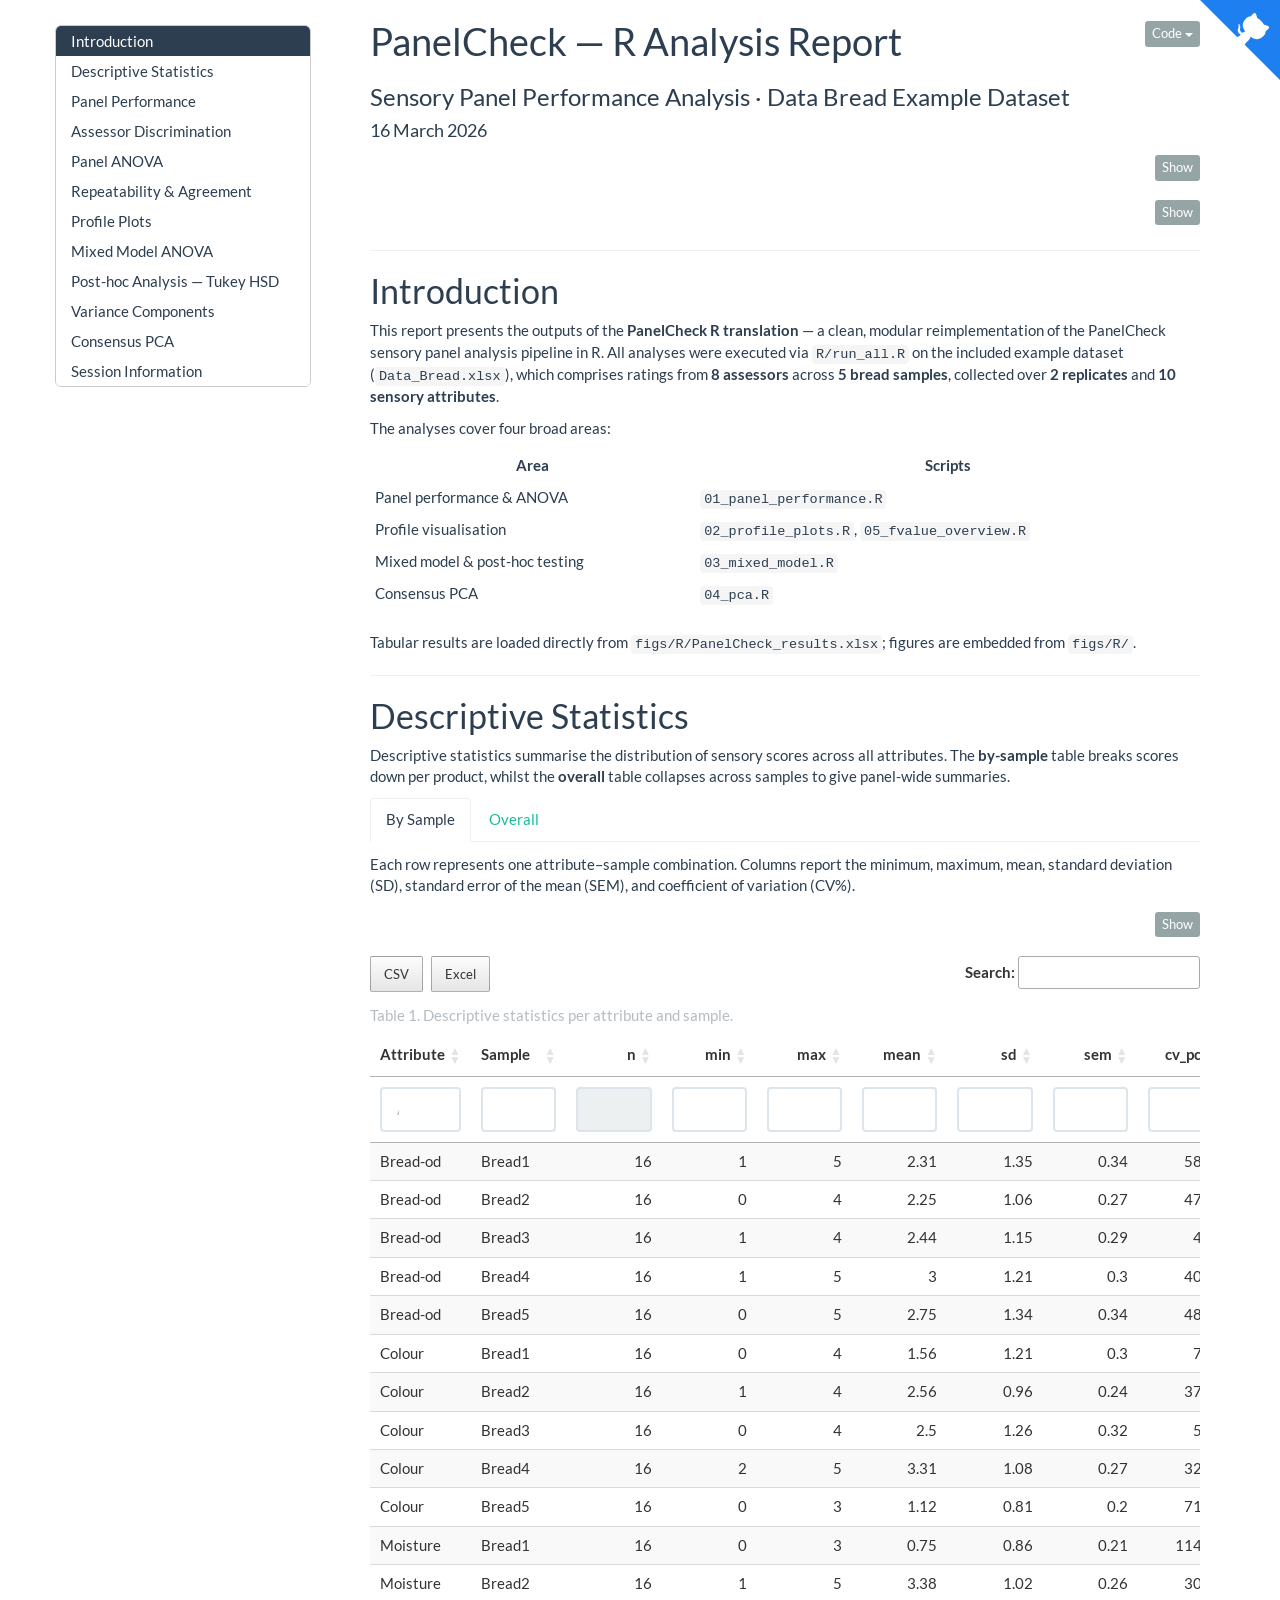
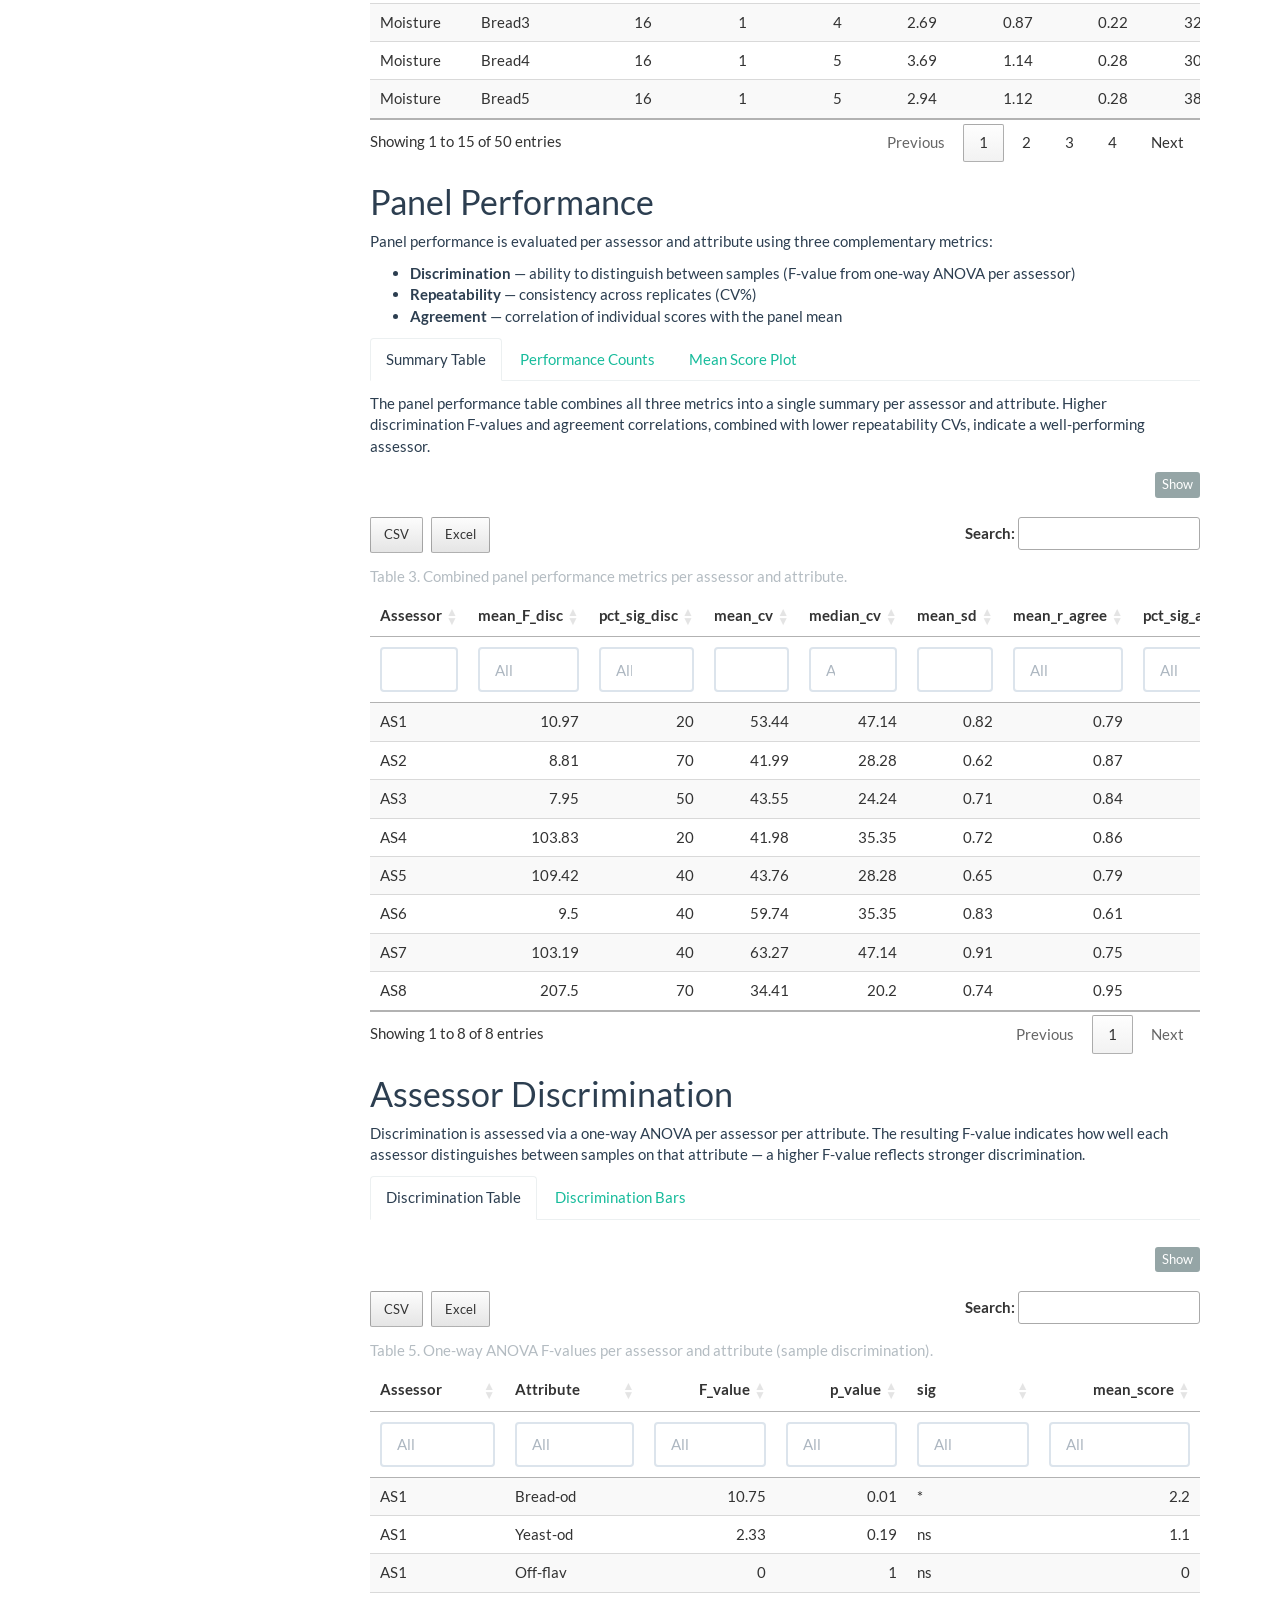
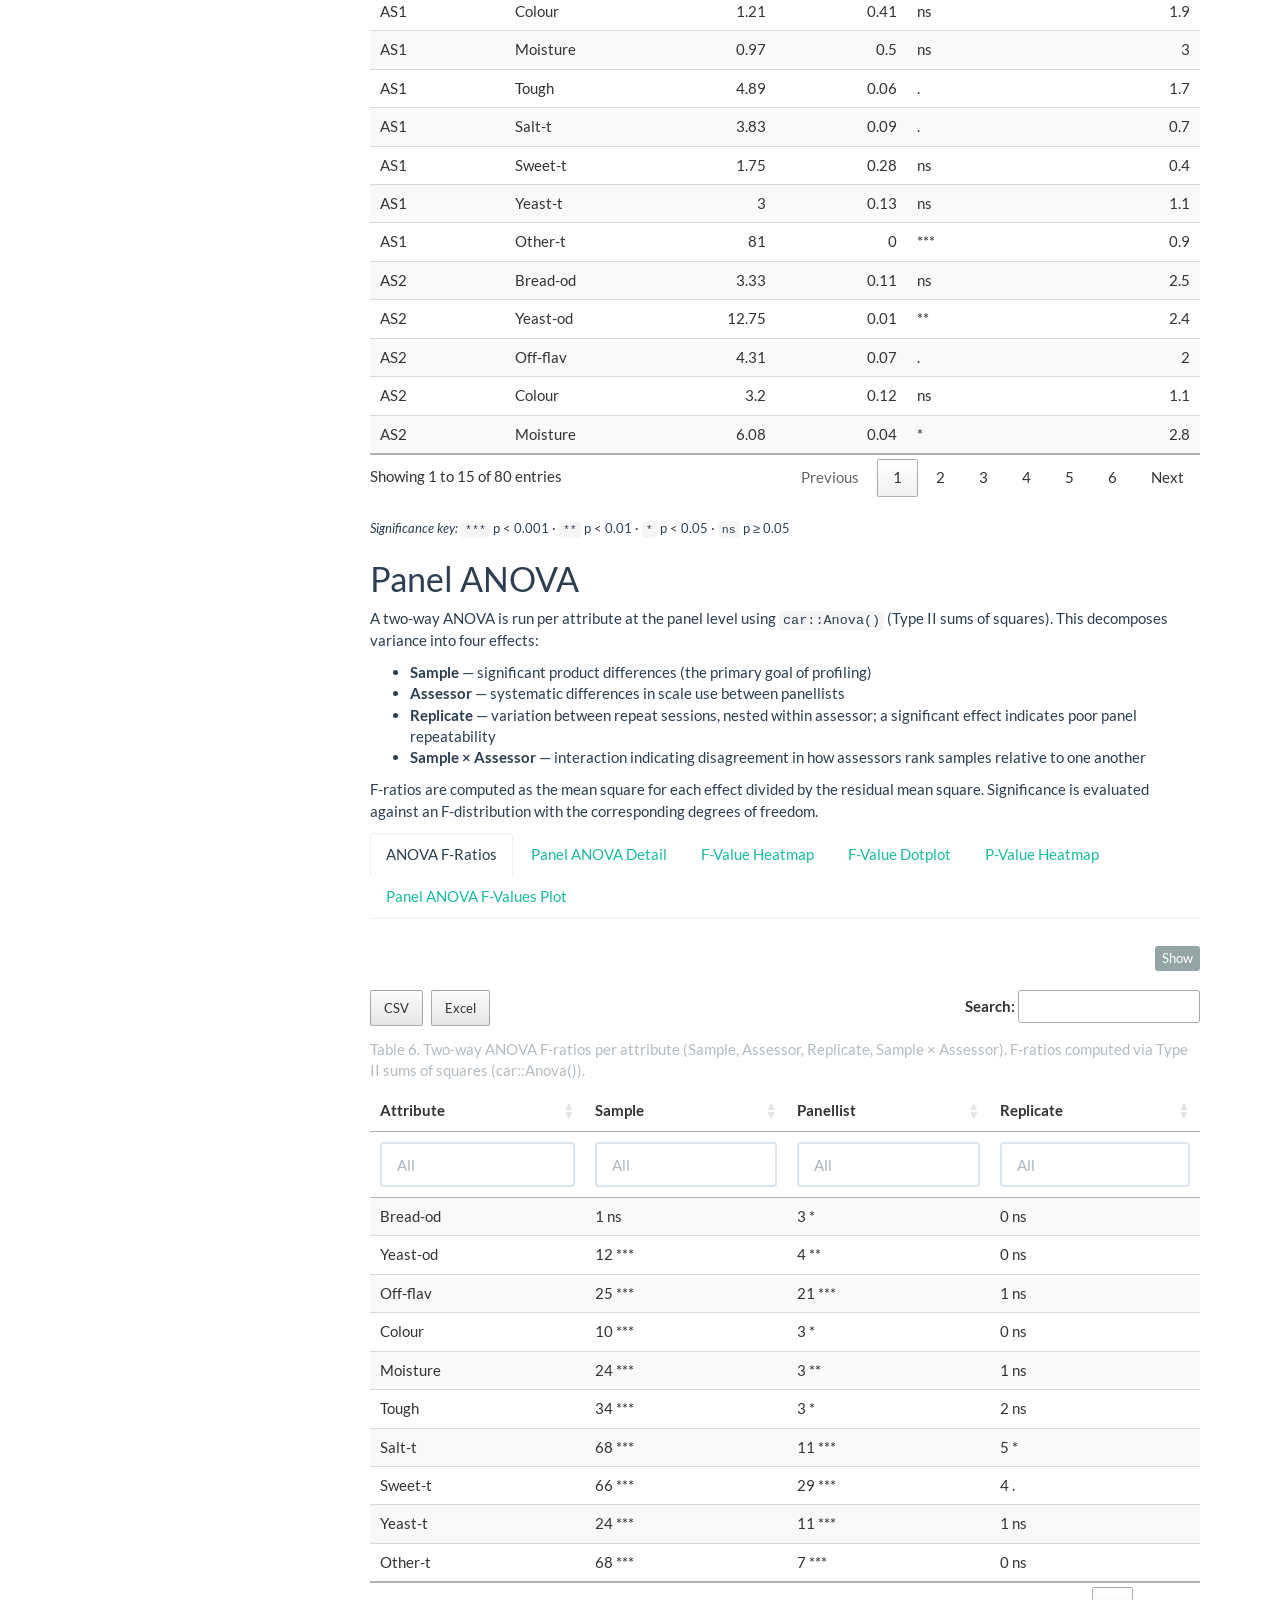
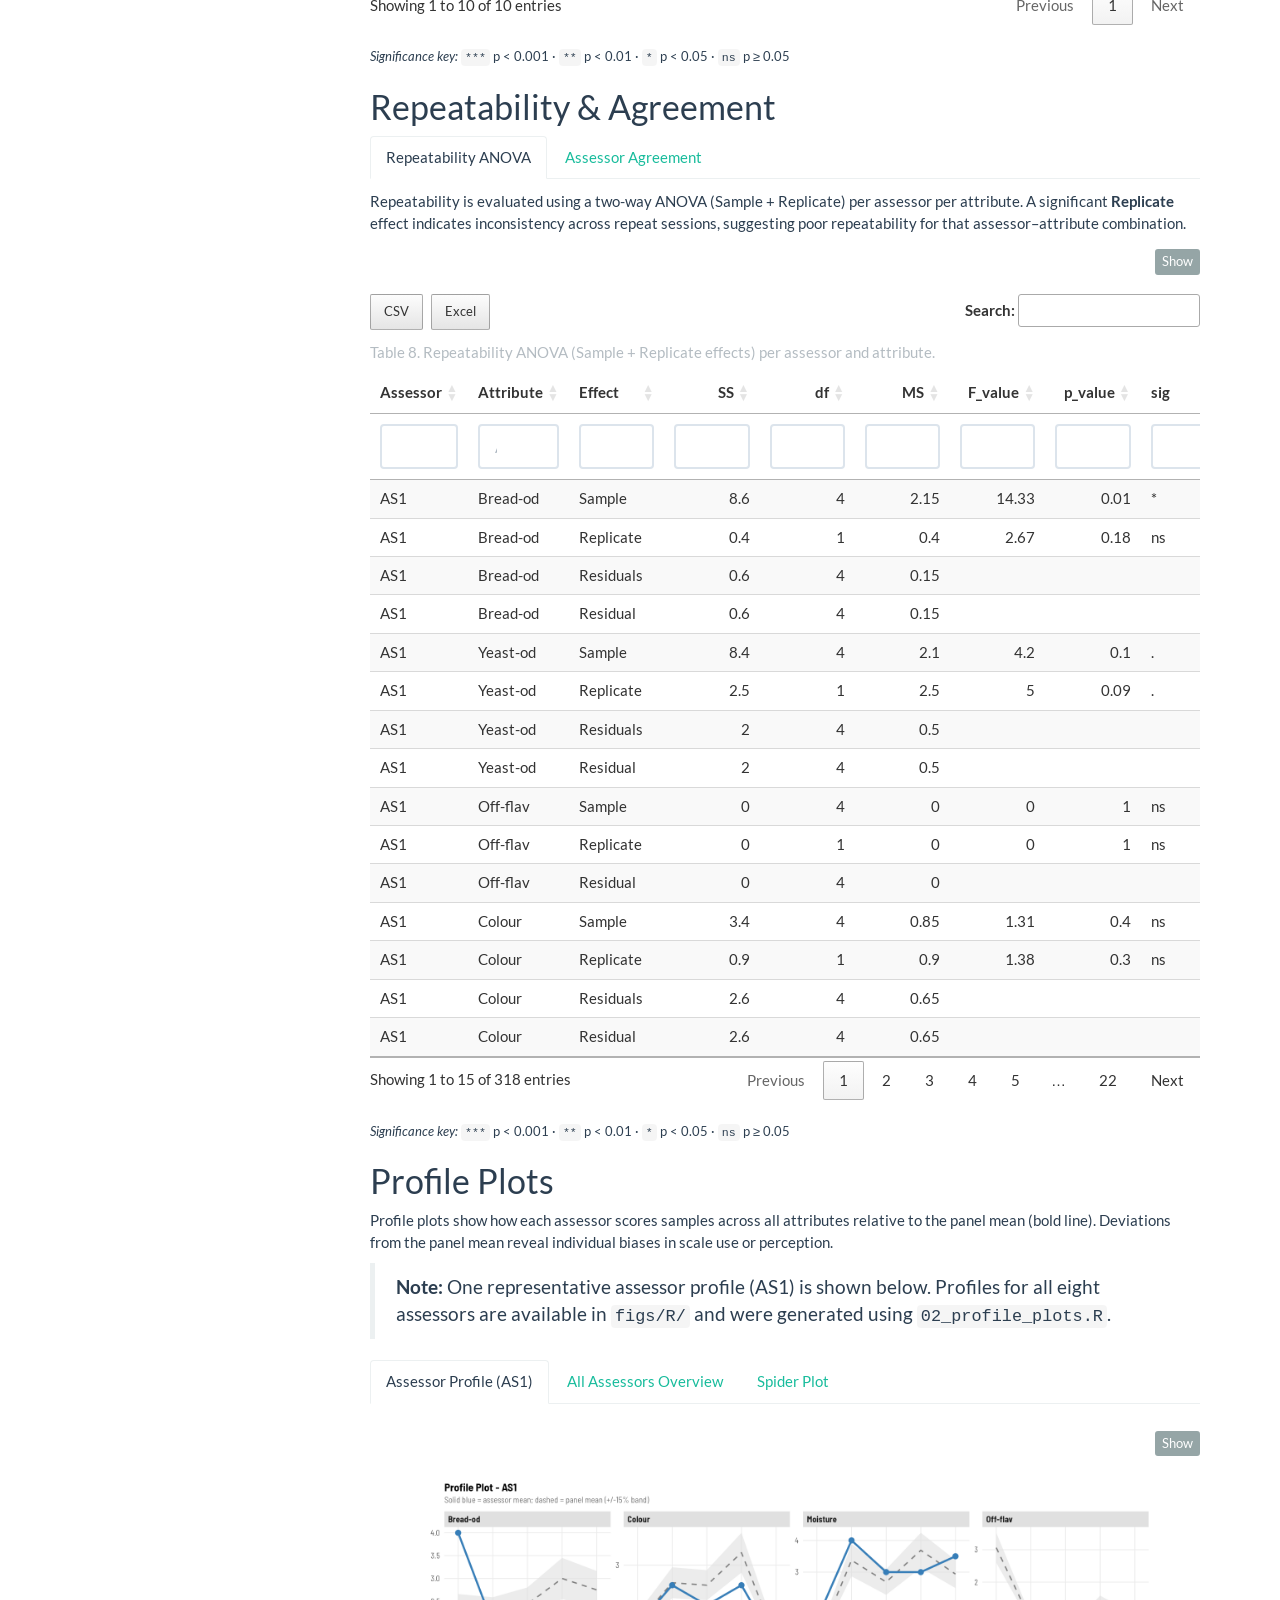
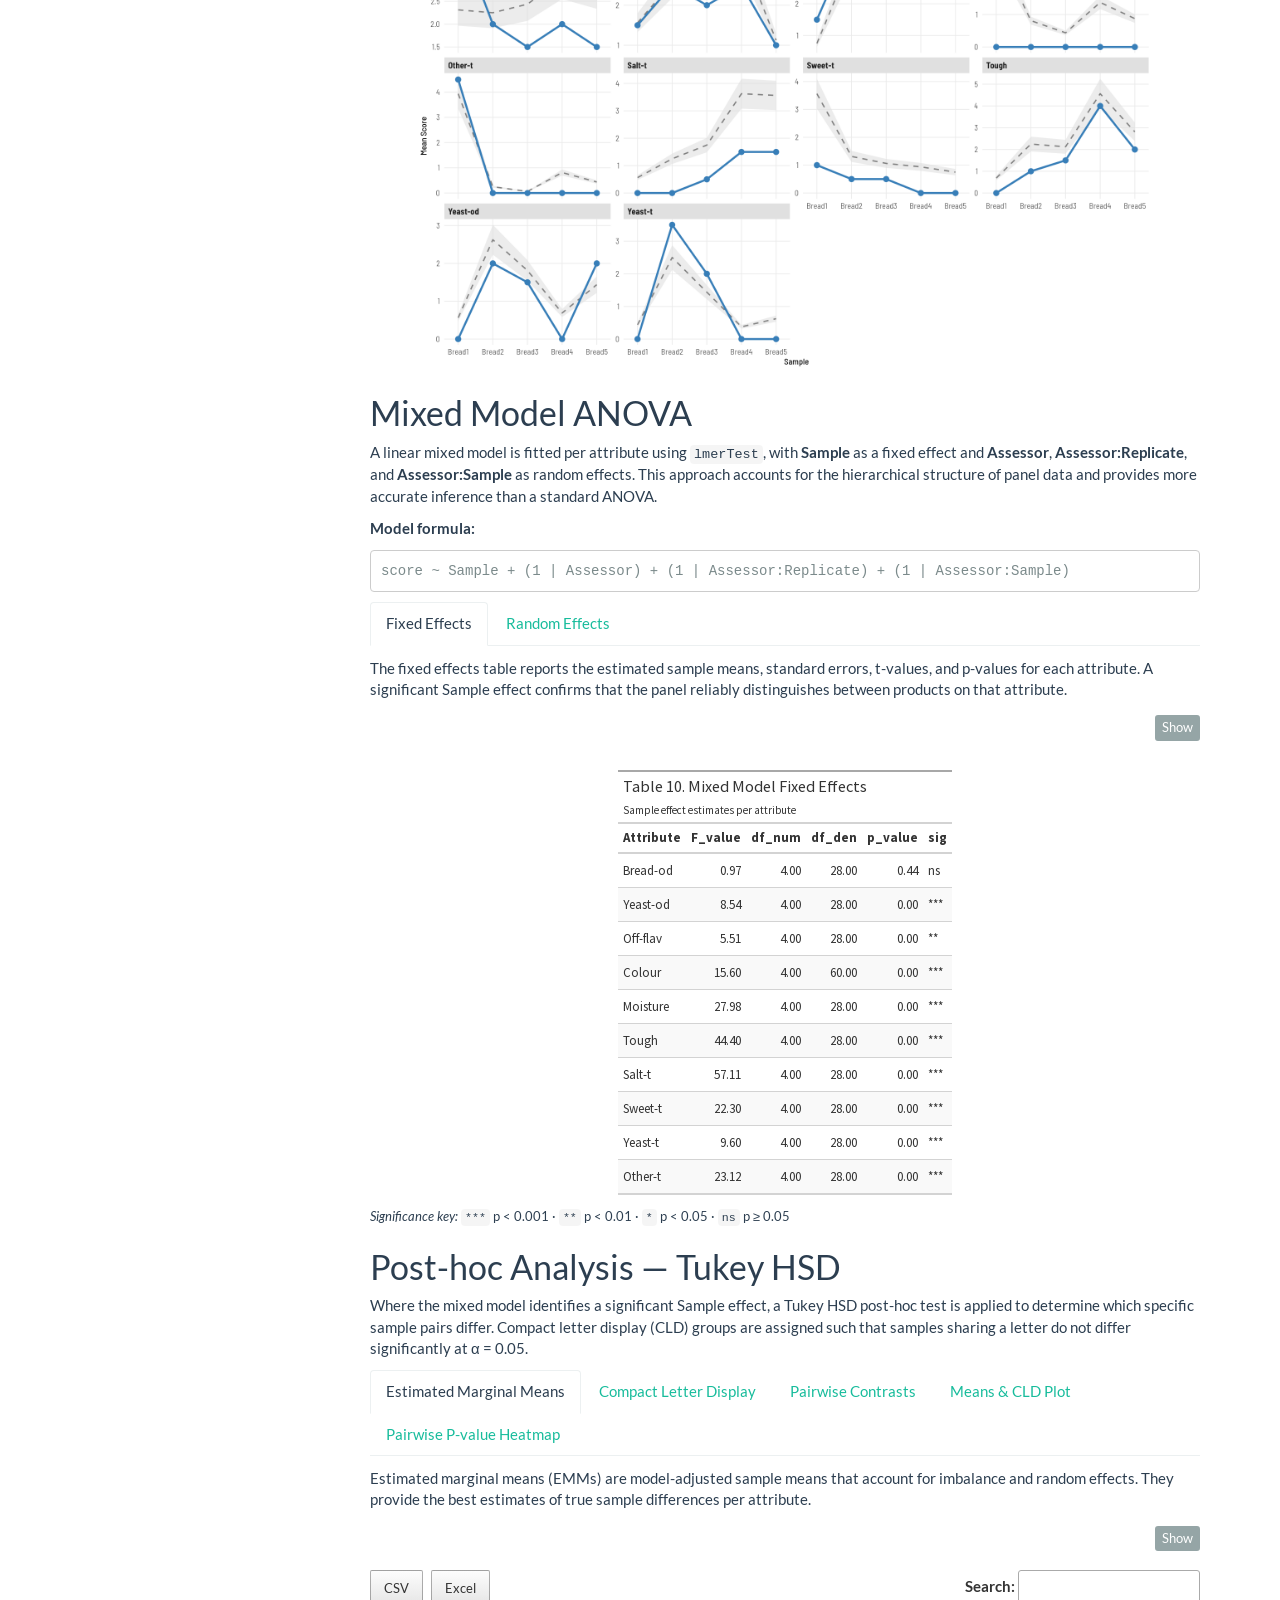
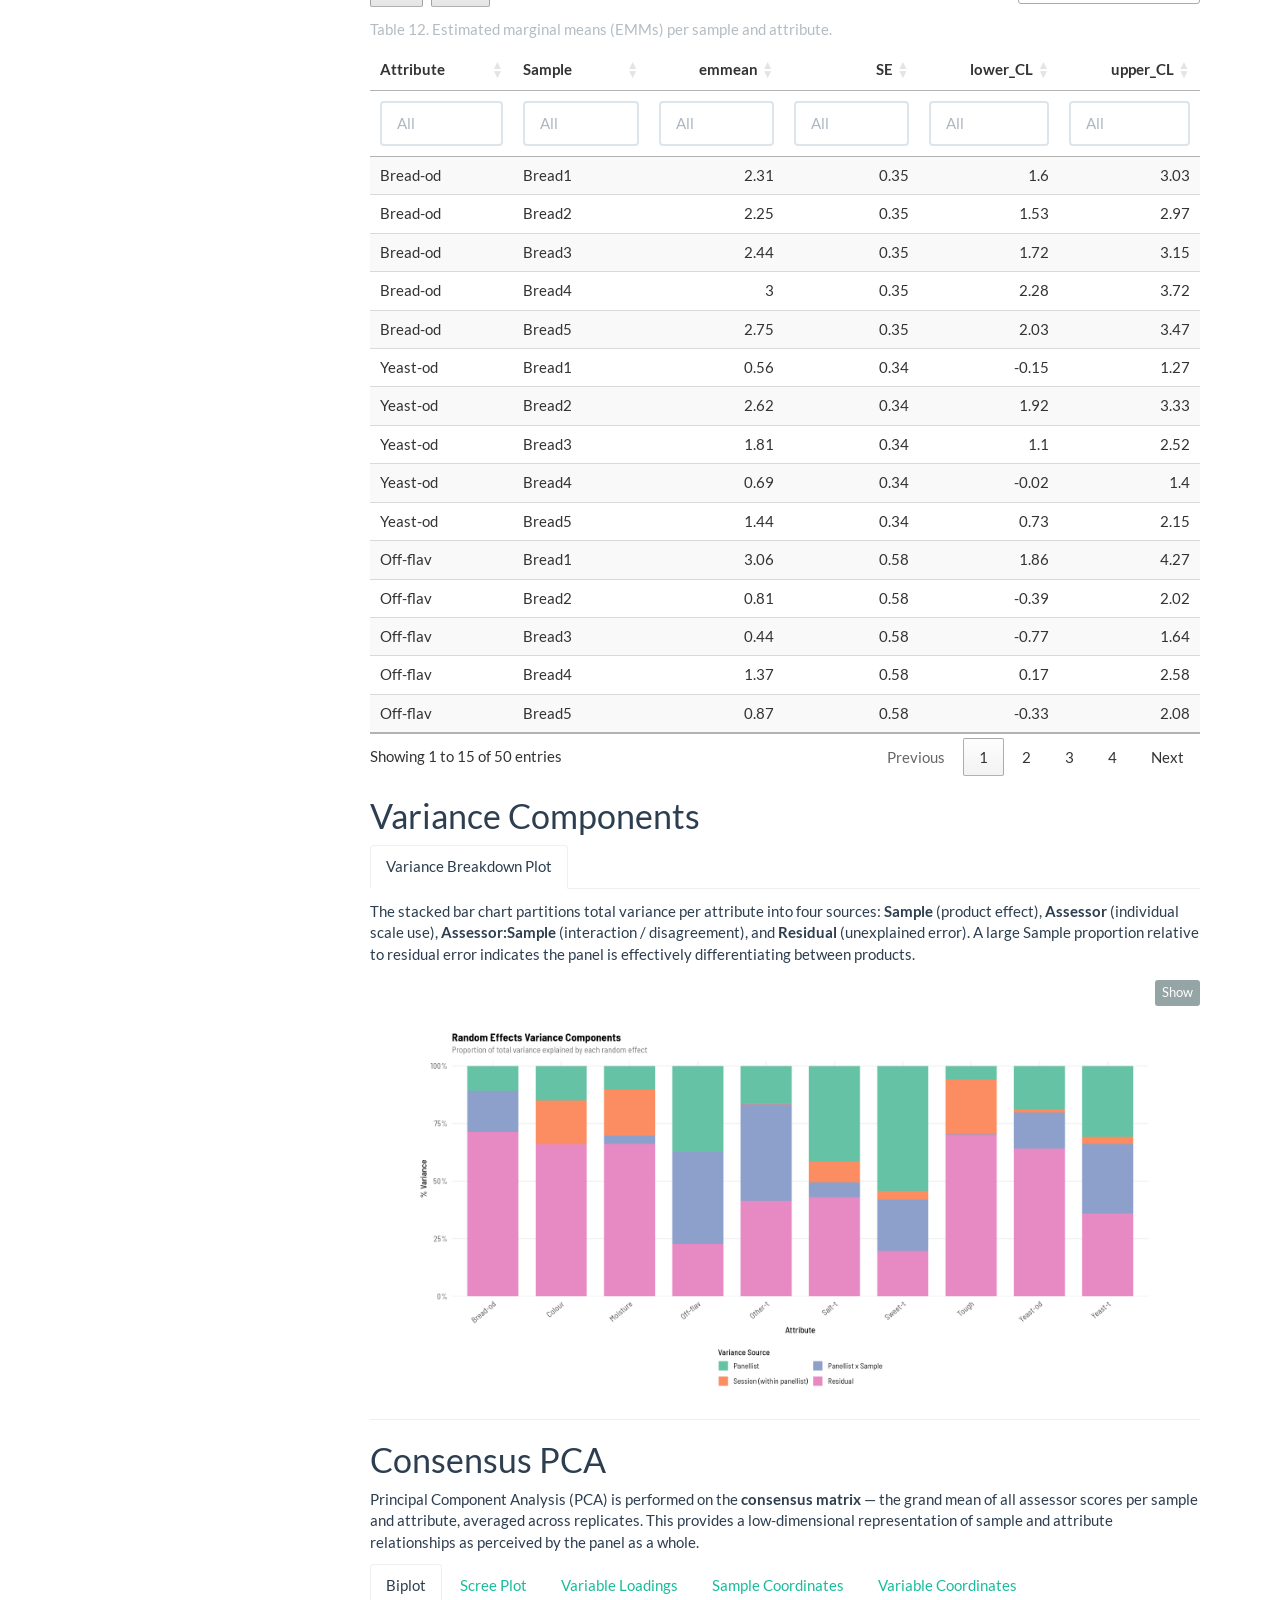
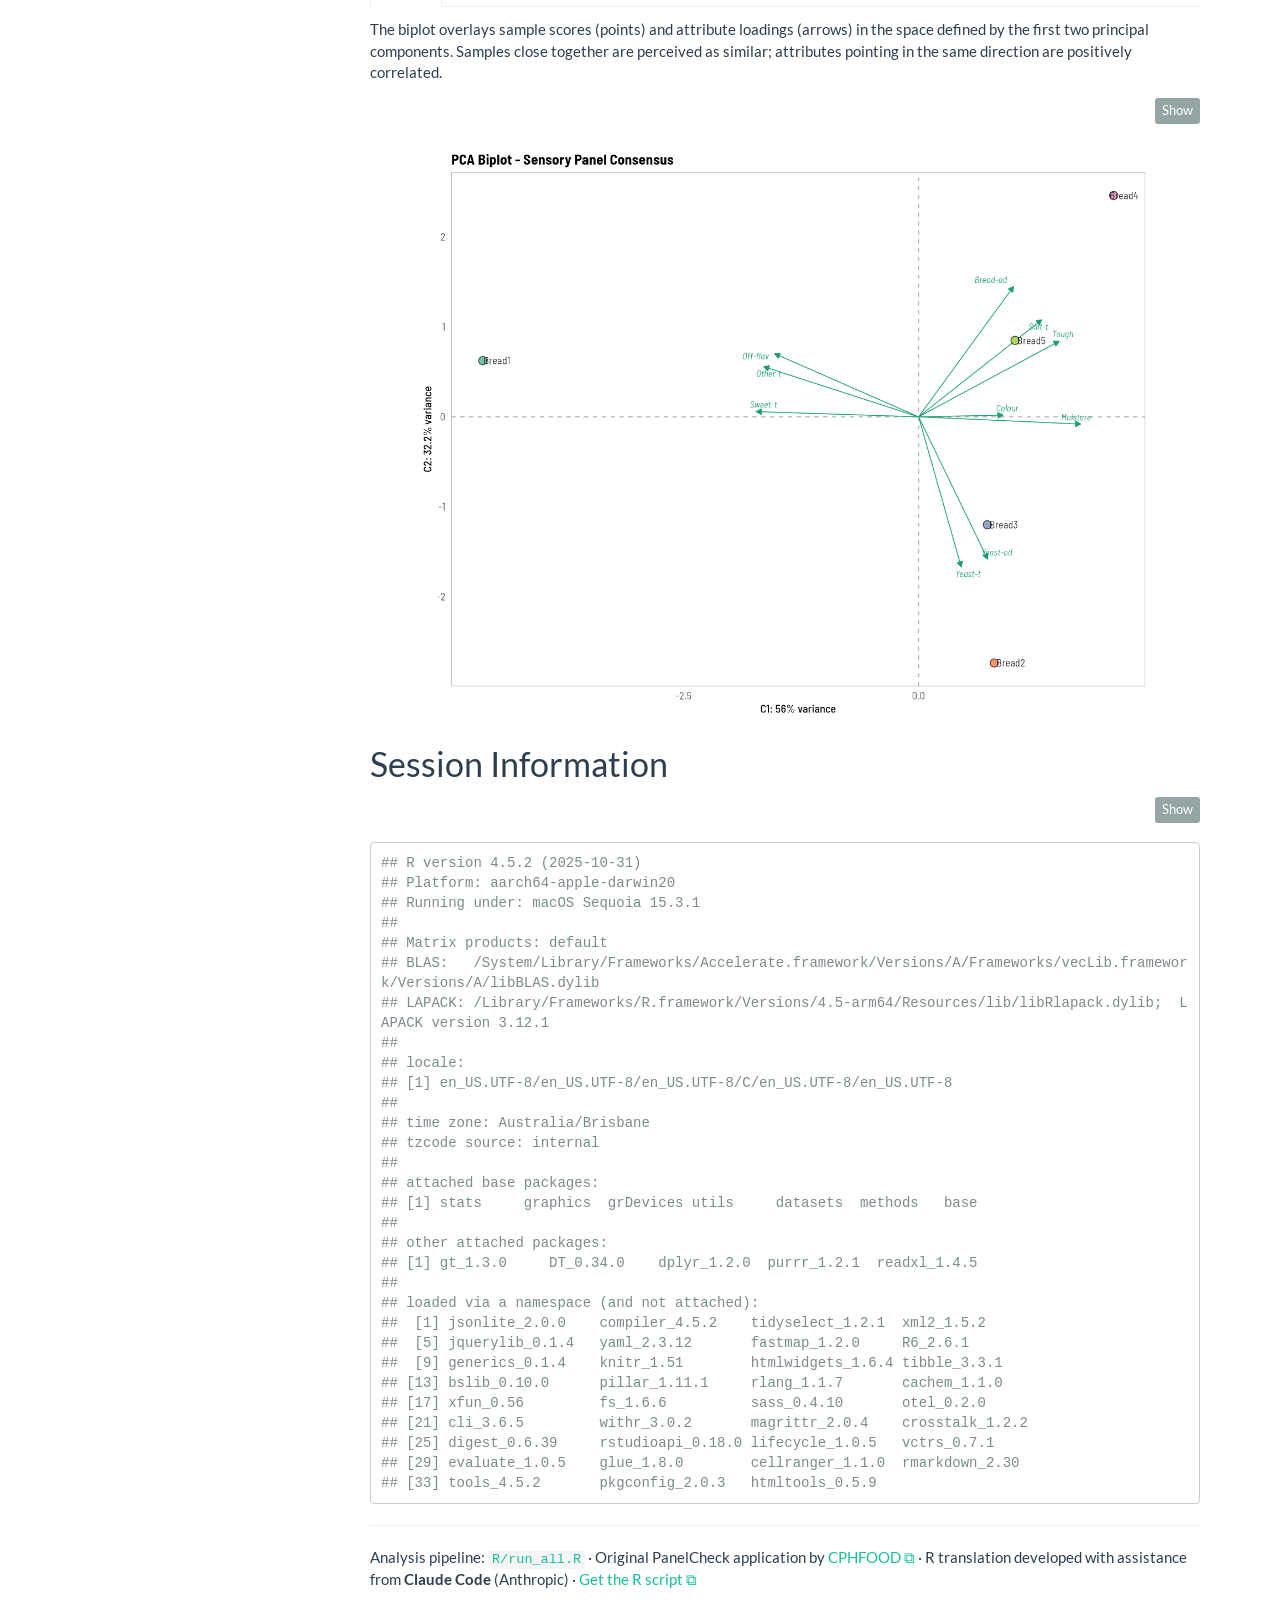
==== PanelCheck_R_Analysis.html @ 804d6d78 "Add R translation pipeline, HTML report, and repo housekeeping - Add full R/ analysis pipeline (00–0" ====
<!DOCTYPE html>

<html>

<head>

<meta charset="utf-8" />
<meta name="generator" content="pandoc" />
<meta http-equiv="X-UA-Compatible" content="IE=EDGE" />



<meta name="date" content="2026-03-16" />

<title>PanelCheck — R Analysis Report</title>

<script>// Pandoc 2.9 adds attributes on both header and div. We remove the former (to
// be compatible with the behavior of Pandoc < 2.8).
document.addEventListener('DOMContentLoaded', function(e) {
  var hs = document.querySelectorAll("div.section[class*='level'] > :first-child");
  var i, h, a;
  for (i = 0; i < hs.length; i++) {
    h = hs[i];
    if (!/^h[1-6]$/i.test(h.tagName)) continue;  // it should be a header h1-h6
    a = h.attributes;
    while (a.length > 0) h.removeAttribute(a[0].name);
  }
});
</script>
<script>/*! jQuery v3.6.0 | (c) OpenJS Foundation and other contributors | jquery.org/license */
!function(e,t){"use strict";"object"==typeof module&&"object"==typeof module.exports?module.exports=e.document?t(e,!0):function(e){if(!e.document)throw new Error("jQuery requires a window with a document");return t(e)}:t(e)}("undefined"!=typeof window?window:this,function(C,e){"use strict";var t=[],r=Object.getPrototypeOf,s=t.slice,g=t.flat?function(e){return t.flat.call(e)}:function(e){return t.concat.apply([],e)},u=t.push,i=t.indexOf,n={},o=n.toString,v=n.hasOwnProperty,a=v.toString,l=a.call(Object),y={},m=function(e){return"function"==typeof e&&"number"!=typeof e.nodeType&&"function"!=typeof e.item},x=function(e){return null!=e&&e===e.window},E=C.document,c={type:!0,src:!0,nonce:!0,noModule:!0};function b(e,t,n){var r,i,o=(n=n||E).createElement("script");if(o.text=e,t)for(r in c)(i=t[r]||t.getAttribute&&t.getAttribute(r))&&o.setAttribute(r,i);n.head.appendChild(o).parentNode.removeChild(o)}function w(e){return null==e?e+"":"object"==typeof e||"function"==typeof e?n[o.call(e)]||"object":typeof e}var f="3.6.0",S=function(e,t){return new S.fn.init(e,t)};function p(e){var t=!!e&&"length"in e&&e.length,n=w(e);return!m(e)&&!x(e)&&("array"===n||0===t||"number"==typeof t&&0<t&&t-1 in e)}S.fn=S.prototype={jquery:f,constructor:S,length:0,toArray:function(){return s.call(this)},get:function(e){return null==e?s.call(this):e<0?this[e+this.length]:this[e]},pushStack:function(e){var t=S.merge(this.constructor(),e);return t.prevObject=this,t},each:function(e){return S.each(this,e)},map:function(n){return this.pushStack(S.map(this,function(e,t){return n.call(e,t,e)}))},slice:function(){return this.pushStack(s.apply(this,arguments))},first:function(){return this.eq(0)},last:function(){return this.eq(-1)},even:function(){return this.pushStack(S.grep(this,function(e,t){return(t+1)%2}))},odd:function(){return this.pushStack(S.grep(this,function(e,t){return t%2}))},eq:function(e){var t=this.length,n=+e+(e<0?t:0);return this.pushStack(0<=n&&n<t?[this[n]]:[])},end:function(){return this.prevObject||this.constructor()},push:u,sort:t.sort,splice:t.splice},S.extend=S.fn.extend=function(){var e,t,n,r,i,o,a=arguments[0]||{},s=1,u=arguments.length,l=!1;for("boolean"==typeof a&&(l=a,a=arguments[s]||{},s++),"object"==typeof a||m(a)||(a={}),s===u&&(a=this,s--);s<u;s++)if(null!=(e=arguments[s]))for(t in e)r=e[t],"__proto__"!==t&&a!==r&&(l&&r&&(S.isPlainObject(r)||(i=Array.isArray(r)))?(n=a[t],o=i&&!Array.isArray(n)?[]:i||S.isPlainObject(n)?n:{},i=!1,a[t]=S.extend(l,o,r)):void 0!==r&&(a[t]=r));return a},S.extend({expando:"jQuery"+(f+Math.random()).replace(/\D/g,""),isReady:!0,error:function(e){throw new Error(e)},noop:function(){},isPlainObject:function(e){var t,n;return!(!e||"[object Object]"!==o.call(e))&&(!(t=r(e))||"function"==typeof(n=v.call(t,"constructor")&&t.constructor)&&a.call(n)===l)},isEmptyObject:function(e){var t;for(t in e)return!1;return!0},globalEval:function(e,t,n){b(e,{nonce:t&&t.nonce},n)},each:function(e,t){var n,r=0;if(p(e)){for(n=e.length;r<n;r++)if(!1===t.call(e[r],r,e[r]))break}else for(r in e)if(!1===t.call(e[r],r,e[r]))break;return e},makeArray:function(e,t){var n=t||[];return null!=e&&(p(Object(e))?S.merge(n,"string"==typeof e?[e]:e):u.call(n,e)),n},inArray:function(e,t,n){return null==t?-1:i.call(t,e,n)},merge:function(e,t){for(var n=+t.length,r=0,i=e.length;r<n;r++)e[i++]=t[r];return e.length=i,e},grep:function(e,t,n){for(var r=[],i=0,o=e.length,a=!n;i<o;i++)!t(e[i],i)!==a&&r.push(e[i]);return r},map:function(e,t,n){var r,i,o=0,a=[];if(p(e))for(r=e.length;o<r;o++)null!=(i=t(e[o],o,n))&&a.push(i);else for(o in e)null!=(i=t(e[o],o,n))&&a.push(i);return g(a)},guid:1,support:y}),"function"==typeof Symbol&&(S.fn[Symbol.iterator]=t[Symbol.iterator]),S.each("Boolean Number String Function Array Date RegExp Object Error Symbol".split(" "),function(e,t){n["[object "+t+"]"]=t.toLowerCase()});var d=function(n){var e,d,b,o,i,h,f,g,w,u,l,T,C,a,E,v,s,c,y,S="sizzle"+1*new Date,p=n.document,k=0,r=0,m=ue(),x=ue(),A=ue(),N=ue(),j=function(e,t){return e===t&&(l=!0),0},D={}.hasOwnProperty,t=[],q=t.pop,L=t.push,H=t.push,O=t.slice,P=function(e,t){for(var n=0,r=e.length;n<r;n++)if(e[n]===t)return n;return-1},R="checked|selected|async|autofocus|autoplay|controls|defer|disabled|hidden|ismap|loop|multiple|open|readonly|required|scoped",M="[\\x20\\t\\r\\n\\f]",I="(?:\\\\[\\da-fA-F]{1,6}"+M+"?|\\\\[^\\r\\n\\f]|[\\w-]|[^\0-\\x7f])+",W="\\["+M+"*("+I+")(?:"+M+"*([*^$|!~]?=)"+M+"*(?:'((?:\\\\.|[^\\\\'])*)'|\"((?:\\\\.|[^\\\\\"])*)\"|("+I+"))|)"+M+"*\\]",F=":("+I+")(?:\\((('((?:\\\\.|[^\\\\'])*)'|\"((?:\\\\.|[^\\\\\"])*)\")|((?:\\\\.|[^\\\\()[\\]]|"+W+")*)|.*)\\)|)",B=new RegExp(M+"+","g"),$=new RegExp("^"+M+"+|((?:^|[^\\\\])(?:\\\\.)*)"+M+"+$","g"),_=new RegExp("^"+M+"*,"+M+"*"),z=new RegExp("^"+M+"*([>+~]|"+M+")"+M+"*"),U=new RegExp(M+"|>"),X=new RegExp(F),V=new RegExp("^"+I+"$"),G={ID:new RegExp("^#("+I+")"),CLASS:new RegExp("^\\.("+I+")"),TAG:new RegExp("^("+I+"|[*])"),ATTR:new RegExp("^"+W),PSEUDO:new RegExp("^"+F),CHILD:new RegExp("^:(only|first|last|nth|nth-last)-(child|of-type)(?:\\("+M+"*(even|odd|(([+-]|)(\\d*)n|)"+M+"*(?:([+-]|)"+M+"*(\\d+)|))"+M+"*\\)|)","i"),bool:new RegExp("^(?:"+R+")$","i"),needsContext:new RegExp("^"+M+"*[>+~]|:(even|odd|eq|gt|lt|nth|first|last)(?:\\("+M+"*((?:-\\d)?\\d*)"+M+"*\\)|)(?=[^-]|$)","i")},Y=/HTML$/i,Q=/^(?:input|select|textarea|button)$/i,J=/^h\d$/i,K=/^[^{]+\{\s*\[native \w/,Z=/^(?:#([\w-]+)|(\w+)|\.([\w-]+))$/,ee=/[+~]/,te=new RegExp("\\\\[\\da-fA-F]{1,6}"+M+"?|\\\\([^\\r\\n\\f])","g"),ne=function(e,t){var n="0x"+e.slice(1)-65536;return t||(n<0?String.fromCharCode(n+65536):String.fromCharCode(n>>10|55296,1023&n|56320))},re=/([\0-\x1f\x7f]|^-?\d)|^-$|[^\0-\x1f\x7f-\uFFFF\w-]/g,ie=function(e,t){return t?"\0"===e?"\ufffd":e.slice(0,-1)+"\\"+e.charCodeAt(e.length-1).toString(16)+" ":"\\"+e},oe=function(){T()},ae=be(function(e){return!0===e.disabled&&"fieldset"===e.nodeName.toLowerCase()},{dir:"parentNode",next:"legend"});try{H.apply(t=O.call(p.childNodes),p.childNodes),t[p.childNodes.length].nodeType}catch(e){H={apply:t.length?function(e,t){L.apply(e,O.call(t))}:function(e,t){var n=e.length,r=0;while(e[n++]=t[r++]);e.length=n-1}}}function se(t,e,n,r){var i,o,a,s,u,l,c,f=e&&e.ownerDocument,p=e?e.nodeType:9;if(n=n||[],"string"!=typeof t||!t||1!==p&&9!==p&&11!==p)return n;if(!r&&(T(e),e=e||C,E)){if(11!==p&&(u=Z.exec(t)))if(i=u[1]){if(9===p){if(!(a=e.getElementById(i)))return n;if(a.id===i)return n.push(a),n}else if(f&&(a=f.getElementById(i))&&y(e,a)&&a.id===i)return n.push(a),n}else{if(u[2])return H.apply(n,e.getElementsByTagName(t)),n;if((i=u[3])&&d.getElementsByClassName&&e.getElementsByClassName)return H.apply(n,e.getElementsByClassName(i)),n}if(d.qsa&&!N[t+" "]&&(!v||!v.test(t))&&(1!==p||"object"!==e.nodeName.toLowerCase())){if(c=t,f=e,1===p&&(U.test(t)||z.test(t))){(f=ee.test(t)&&ye(e.parentNode)||e)===e&&d.scope||((s=e.getAttribute("id"))?s=s.replace(re,ie):e.setAttribute("id",s=S)),o=(l=h(t)).length;while(o--)l[o]=(s?"#"+s:":scope")+" "+xe(l[o]);c=l.join(",")}try{return H.apply(n,f.querySelectorAll(c)),n}catch(e){N(t,!0)}finally{s===S&&e.removeAttribute("id")}}}return g(t.replace($,"$1"),e,n,r)}function ue(){var r=[];return function e(t,n){return r.push(t+" ")>b.cacheLength&&delete e[r.shift()],e[t+" "]=n}}function le(e){return e[S]=!0,e}function ce(e){var t=C.createElement("fieldset");try{return!!e(t)}catch(e){return!1}finally{t.parentNode&&t.parentNode.removeChild(t),t=null}}function fe(e,t){var n=e.split("|"),r=n.length;while(r--)b.attrHandle[n[r]]=t}function pe(e,t){var n=t&&e,r=n&&1===e.nodeType&&1===t.nodeType&&e.sourceIndex-t.sourceIndex;if(r)return r;if(n)while(n=n.nextSibling)if(n===t)return-1;return e?1:-1}function de(t){return function(e){return"input"===e.nodeName.toLowerCase()&&e.type===t}}function he(n){return function(e){var t=e.nodeName.toLowerCase();return("input"===t||"button"===t)&&e.type===n}}function ge(t){return function(e){return"form"in e?e.parentNode&&!1===e.disabled?"label"in e?"label"in e.parentNode?e.parentNode.disabled===t:e.disabled===t:e.isDisabled===t||e.isDisabled!==!t&&ae(e)===t:e.disabled===t:"label"in e&&e.disabled===t}}function ve(a){return le(function(o){return o=+o,le(function(e,t){var n,r=a([],e.length,o),i=r.length;while(i--)e[n=r[i]]&&(e[n]=!(t[n]=e[n]))})})}function ye(e){return e&&"undefined"!=typeof e.getElementsByTagName&&e}for(e in d=se.support={},i=se.isXML=function(e){var t=e&&e.namespaceURI,n=e&&(e.ownerDocument||e).documentElement;return!Y.test(t||n&&n.nodeName||"HTML")},T=se.setDocument=function(e){var t,n,r=e?e.ownerDocument||e:p;return r!=C&&9===r.nodeType&&r.documentElement&&(a=(C=r).documentElement,E=!i(C),p!=C&&(n=C.defaultView)&&n.top!==n&&(n.addEventListener?n.addEventListener("unload",oe,!1):n.attachEvent&&n.attachEvent("onunload",oe)),d.scope=ce(function(e){return a.appendChild(e).appendChild(C.createElement("div")),"undefined"!=typeof e.querySelectorAll&&!e.querySelectorAll(":scope fieldset div").length}),d.attributes=ce(function(e){return e.className="i",!e.getAttribute("className")}),d.getElementsByTagName=ce(function(e){return e.appendChild(C.createComment("")),!e.getElementsByTagName("*").length}),d.getElementsByClassName=K.test(C.getElementsByClassName),d.getById=ce(function(e){return a.appendChild(e).id=S,!C.getElementsByName||!C.getElementsByName(S).length}),d.getById?(b.filter.ID=function(e){var t=e.replace(te,ne);return function(e){return e.getAttribute("id")===t}},b.find.ID=function(e,t){if("undefined"!=typeof t.getElementById&&E){var n=t.getElementById(e);return n?[n]:[]}}):(b.filter.ID=function(e){var n=e.replace(te,ne);return function(e){var t="undefined"!=typeof e.getAttributeNode&&e.getAttributeNode("id");return t&&t.value===n}},b.find.ID=function(e,t){if("undefined"!=typeof t.getElementById&&E){var n,r,i,o=t.getElementById(e);if(o){if((n=o.getAttributeNode("id"))&&n.value===e)return[o];i=t.getElementsByName(e),r=0;while(o=i[r++])if((n=o.getAttributeNode("id"))&&n.value===e)return[o]}return[]}}),b.find.TAG=d.getElementsByTagName?function(e,t){return"undefined"!=typeof t.getElementsByTagName?t.getElementsByTagName(e):d.qsa?t.querySelectorAll(e):void 0}:function(e,t){var n,r=[],i=0,o=t.getElementsByTagName(e);if("*"===e){while(n=o[i++])1===n.nodeType&&r.push(n);return r}return o},b.find.CLASS=d.getElementsByClassName&&function(e,t){if("undefined"!=typeof t.getElementsByClassName&&E)return t.getElementsByClassName(e)},s=[],v=[],(d.qsa=K.test(C.querySelectorAll))&&(ce(function(e){var t;a.appendChild(e).innerHTML="<a id='"+S+"'></a><select id='"+S+"-\r\\' msallowcapture=''><option selected=''></option></select>",e.querySelectorAll("[msallowcapture^='']").length&&v.push("[*^$]="+M+"*(?:''|\"\")"),e.querySelectorAll("[selected]").length||v.push("\\["+M+"*(?:value|"+R+")"),e.querySelectorAll("[id~="+S+"-]").length||v.push("~="),(t=C.createElement("input")).setAttribute("name",""),e.appendChild(t),e.querySelectorAll("[name='']").length||v.push("\\["+M+"*name"+M+"*="+M+"*(?:''|\"\")"),e.querySelectorAll(":checked").length||v.push(":checked"),e.querySelectorAll("a#"+S+"+*").length||v.push(".#.+[+~]"),e.querySelectorAll("\\\f"),v.push("[\\r\\n\\f]")}),ce(function(e){e.innerHTML="<a href='' disabled='disabled'></a><select disabled='disabled'><option/></select>";var t=C.createElement("input");t.setAttribute("type","hidden"),e.appendChild(t).setAttribute("name","D"),e.querySelectorAll("[name=d]").length&&v.push("name"+M+"*[*^$|!~]?="),2!==e.querySelectorAll(":enabled").length&&v.push(":enabled",":disabled"),a.appendChild(e).disabled=!0,2!==e.querySelectorAll(":disabled").length&&v.push(":enabled",":disabled"),e.querySelectorAll("*,:x"),v.push(",.*:")})),(d.matchesSelector=K.test(c=a.matches||a.webkitMatchesSelector||a.mozMatchesSelector||a.oMatchesSelector||a.msMatchesSelector))&&ce(function(e){d.disconnectedMatch=c.call(e,"*"),c.call(e,"[s!='']:x"),s.push("!=",F)}),v=v.length&&new RegExp(v.join("|")),s=s.length&&new RegExp(s.join("|")),t=K.test(a.compareDocumentPosition),y=t||K.test(a.contains)?function(e,t){var n=9===e.nodeType?e.documentElement:e,r=t&&t.parentNode;return e===r||!(!r||1!==r.nodeType||!(n.contains?n.contains(r):e.compareDocumentPosition&&16&e.compareDocumentPosition(r)))}:function(e,t){if(t)while(t=t.parentNode)if(t===e)return!0;return!1},j=t?function(e,t){if(e===t)return l=!0,0;var n=!e.compareDocumentPosition-!t.compareDocumentPosition;return n||(1&(n=(e.ownerDocument||e)==(t.ownerDocument||t)?e.compareDocumentPosition(t):1)||!d.sortDetached&&t.compareDocumentPosition(e)===n?e==C||e.ownerDocument==p&&y(p,e)?-1:t==C||t.ownerDocument==p&&y(p,t)?1:u?P(u,e)-P(u,t):0:4&n?-1:1)}:function(e,t){if(e===t)return l=!0,0;var n,r=0,i=e.parentNode,o=t.parentNode,a=[e],s=[t];if(!i||!o)return e==C?-1:t==C?1:i?-1:o?1:u?P(u,e)-P(u,t):0;if(i===o)return pe(e,t);n=e;while(n=n.parentNode)a.unshift(n);n=t;while(n=n.parentNode)s.unshift(n);while(a[r]===s[r])r++;return r?pe(a[r],s[r]):a[r]==p?-1:s[r]==p?1:0}),C},se.matches=function(e,t){return se(e,null,null,t)},se.matchesSelector=function(e,t){if(T(e),d.matchesSelector&&E&&!N[t+" "]&&(!s||!s.test(t))&&(!v||!v.test(t)))try{var n=c.call(e,t);if(n||d.disconnectedMatch||e.document&&11!==e.document.nodeType)return n}catch(e){N(t,!0)}return 0<se(t,C,null,[e]).length},se.contains=function(e,t){return(e.ownerDocument||e)!=C&&T(e),y(e,t)},se.attr=function(e,t){(e.ownerDocument||e)!=C&&T(e);var n=b.attrHandle[t.toLowerCase()],r=n&&D.call(b.attrHandle,t.toLowerCase())?n(e,t,!E):void 0;return void 0!==r?r:d.attributes||!E?e.getAttribute(t):(r=e.getAttributeNode(t))&&r.specified?r.value:null},se.escape=function(e){return(e+"").replace(re,ie)},se.error=function(e){throw new Error("Syntax error, unrecognized expression: "+e)},se.uniqueSort=function(e){var t,n=[],r=0,i=0;if(l=!d.detectDuplicates,u=!d.sortStable&&e.slice(0),e.sort(j),l){while(t=e[i++])t===e[i]&&(r=n.push(i));while(r--)e.splice(n[r],1)}return u=null,e},o=se.getText=function(e){var t,n="",r=0,i=e.nodeType;if(i){if(1===i||9===i||11===i){if("string"==typeof e.textContent)return e.textContent;for(e=e.firstChild;e;e=e.nextSibling)n+=o(e)}else if(3===i||4===i)return e.nodeValue}else while(t=e[r++])n+=o(t);return n},(b=se.selectors={cacheLength:50,createPseudo:le,match:G,attrHandle:{},find:{},relative:{">":{dir:"parentNode",first:!0}," ":{dir:"parentNode"},"+":{dir:"previousSibling",first:!0},"~":{dir:"previousSibling"}},preFilter:{ATTR:function(e){return e[1]=e[1].replace(te,ne),e[3]=(e[3]||e[4]||e[5]||"").replace(te,ne),"~="===e[2]&&(e[3]=" "+e[3]+" "),e.slice(0,4)},CHILD:function(e){return e[1]=e[1].toLowerCase(),"nth"===e[1].slice(0,3)?(e[3]||se.error(e[0]),e[4]=+(e[4]?e[5]+(e[6]||1):2*("even"===e[3]||"odd"===e[3])),e[5]=+(e[7]+e[8]||"odd"===e[3])):e[3]&&se.error(e[0]),e},PSEUDO:function(e){var t,n=!e[6]&&e[2];return G.CHILD.test(e[0])?null:(e[3]?e[2]=e[4]||e[5]||"":n&&X.test(n)&&(t=h(n,!0))&&(t=n.indexOf(")",n.length-t)-n.length)&&(e[0]=e[0].slice(0,t),e[2]=n.slice(0,t)),e.slice(0,3))}},filter:{TAG:function(e){var t=e.replace(te,ne).toLowerCase();return"*"===e?function(){return!0}:function(e){return e.nodeName&&e.nodeName.toLowerCase()===t}},CLASS:function(e){var t=m[e+" "];return t||(t=new RegExp("(^|"+M+")"+e+"("+M+"|$)"))&&m(e,function(e){return t.test("string"==typeof e.className&&e.className||"undefined"!=typeof e.getAttribute&&e.getAttribute("class")||"")})},ATTR:function(n,r,i){return function(e){var t=se.attr(e,n);return null==t?"!="===r:!r||(t+="","="===r?t===i:"!="===r?t!==i:"^="===r?i&&0===t.indexOf(i):"*="===r?i&&-1<t.indexOf(i):"$="===r?i&&t.slice(-i.length)===i:"~="===r?-1<(" "+t.replace(B," ")+" ").indexOf(i):"|="===r&&(t===i||t.slice(0,i.length+1)===i+"-"))}},CHILD:function(h,e,t,g,v){var y="nth"!==h.slice(0,3),m="last"!==h.slice(-4),x="of-type"===e;return 1===g&&0===v?function(e){return!!e.parentNode}:function(e,t,n){var r,i,o,a,s,u,l=y!==m?"nextSibling":"previousSibling",c=e.parentNode,f=x&&e.nodeName.toLowerCase(),p=!n&&!x,d=!1;if(c){if(y){while(l){a=e;while(a=a[l])if(x?a.nodeName.toLowerCase()===f:1===a.nodeType)return!1;u=l="only"===h&&!u&&"nextSibling"}return!0}if(u=[m?c.firstChild:c.lastChild],m&&p){d=(s=(r=(i=(o=(a=c)[S]||(a[S]={}))[a.uniqueID]||(o[a.uniqueID]={}))[h]||[])[0]===k&&r[1])&&r[2],a=s&&c.childNodes[s];while(a=++s&&a&&a[l]||(d=s=0)||u.pop())if(1===a.nodeType&&++d&&a===e){i[h]=[k,s,d];break}}else if(p&&(d=s=(r=(i=(o=(a=e)[S]||(a[S]={}))[a.uniqueID]||(o[a.uniqueID]={}))[h]||[])[0]===k&&r[1]),!1===d)while(a=++s&&a&&a[l]||(d=s=0)||u.pop())if((x?a.nodeName.toLowerCase()===f:1===a.nodeType)&&++d&&(p&&((i=(o=a[S]||(a[S]={}))[a.uniqueID]||(o[a.uniqueID]={}))[h]=[k,d]),a===e))break;return(d-=v)===g||d%g==0&&0<=d/g}}},PSEUDO:function(e,o){var t,a=b.pseudos[e]||b.setFilters[e.toLowerCase()]||se.error("unsupported pseudo: "+e);return a[S]?a(o):1<a.length?(t=[e,e,"",o],b.setFilters.hasOwnProperty(e.toLowerCase())?le(function(e,t){var n,r=a(e,o),i=r.length;while(i--)e[n=P(e,r[i])]=!(t[n]=r[i])}):function(e){return a(e,0,t)}):a}},pseudos:{not:le(function(e){var r=[],i=[],s=f(e.replace($,"$1"));return s[S]?le(function(e,t,n,r){var i,o=s(e,null,r,[]),a=e.length;while(a--)(i=o[a])&&(e[a]=!(t[a]=i))}):function(e,t,n){return r[0]=e,s(r,null,n,i),r[0]=null,!i.pop()}}),has:le(function(t){return function(e){return 0<se(t,e).length}}),contains:le(function(t){return t=t.replace(te,ne),function(e){return-1<(e.textContent||o(e)).indexOf(t)}}),lang:le(function(n){return V.test(n||"")||se.error("unsupported lang: "+n),n=n.replace(te,ne).toLowerCase(),function(e){var t;do{if(t=E?e.lang:e.getAttribute("xml:lang")||e.getAttribute("lang"))return(t=t.toLowerCase())===n||0===t.indexOf(n+"-")}while((e=e.parentNode)&&1===e.nodeType);return!1}}),target:function(e){var t=n.location&&n.location.hash;return t&&t.slice(1)===e.id},root:function(e){return e===a},focus:function(e){return e===C.activeElement&&(!C.hasFocus||C.hasFocus())&&!!(e.type||e.href||~e.tabIndex)},enabled:ge(!1),disabled:ge(!0),checked:function(e){var t=e.nodeName.toLowerCase();return"input"===t&&!!e.checked||"option"===t&&!!e.selected},selected:function(e){return e.parentNode&&e.parentNode.selectedIndex,!0===e.selected},empty:function(e){for(e=e.firstChild;e;e=e.nextSibling)if(e.nodeType<6)return!1;return!0},parent:function(e){return!b.pseudos.empty(e)},header:function(e){return J.test(e.nodeName)},input:function(e){return Q.test(e.nodeName)},button:function(e){var t=e.nodeName.toLowerCase();return"input"===t&&"button"===e.type||"button"===t},text:function(e){var t;return"input"===e.nodeName.toLowerCase()&&"text"===e.type&&(null==(t=e.getAttribute("type"))||"text"===t.toLowerCase())},first:ve(function(){return[0]}),last:ve(function(e,t){return[t-1]}),eq:ve(function(e,t,n){return[n<0?n+t:n]}),even:ve(function(e,t){for(var n=0;n<t;n+=2)e.push(n);return e}),odd:ve(function(e,t){for(var n=1;n<t;n+=2)e.push(n);return e}),lt:ve(function(e,t,n){for(var r=n<0?n+t:t<n?t:n;0<=--r;)e.push(r);return e}),gt:ve(function(e,t,n){for(var r=n<0?n+t:n;++r<t;)e.push(r);return e})}}).pseudos.nth=b.pseudos.eq,{radio:!0,checkbox:!0,file:!0,password:!0,image:!0})b.pseudos[e]=de(e);for(e in{submit:!0,reset:!0})b.pseudos[e]=he(e);function me(){}function xe(e){for(var t=0,n=e.length,r="";t<n;t++)r+=e[t].value;return r}function be(s,e,t){var u=e.dir,l=e.next,c=l||u,f=t&&"parentNode"===c,p=r++;return e.first?function(e,t,n){while(e=e[u])if(1===e.nodeType||f)return s(e,t,n);return!1}:function(e,t,n){var r,i,o,a=[k,p];if(n){while(e=e[u])if((1===e.nodeType||f)&&s(e,t,n))return!0}else while(e=e[u])if(1===e.nodeType||f)if(i=(o=e[S]||(e[S]={}))[e.uniqueID]||(o[e.uniqueID]={}),l&&l===e.nodeName.toLowerCase())e=e[u]||e;else{if((r=i[c])&&r[0]===k&&r[1]===p)return a[2]=r[2];if((i[c]=a)[2]=s(e,t,n))return!0}return!1}}function we(i){return 1<i.length?function(e,t,n){var r=i.length;while(r--)if(!i[r](e,t,n))return!1;return!0}:i[0]}function Te(e,t,n,r,i){for(var o,a=[],s=0,u=e.length,l=null!=t;s<u;s++)(o=e[s])&&(n&&!n(o,r,i)||(a.push(o),l&&t.push(s)));return a}function Ce(d,h,g,v,y,e){return v&&!v[S]&&(v=Ce(v)),y&&!y[S]&&(y=Ce(y,e)),le(function(e,t,n,r){var i,o,a,s=[],u=[],l=t.length,c=e||function(e,t,n){for(var r=0,i=t.length;r<i;r++)se(e,t[r],n);return n}(h||"*",n.nodeType?[n]:n,[]),f=!d||!e&&h?c:Te(c,s,d,n,r),p=g?y||(e?d:l||v)?[]:t:f;if(g&&g(f,p,n,r),v){i=Te(p,u),v(i,[],n,r),o=i.length;while(o--)(a=i[o])&&(p[u[o]]=!(f[u[o]]=a))}if(e){if(y||d){if(y){i=[],o=p.length;while(o--)(a=p[o])&&i.push(f[o]=a);y(null,p=[],i,r)}o=p.length;while(o--)(a=p[o])&&-1<(i=y?P(e,a):s[o])&&(e[i]=!(t[i]=a))}}else p=Te(p===t?p.splice(l,p.length):p),y?y(null,t,p,r):H.apply(t,p)})}function Ee(e){for(var i,t,n,r=e.length,o=b.relative[e[0].type],a=o||b.relative[" "],s=o?1:0,u=be(function(e){return e===i},a,!0),l=be(function(e){return-1<P(i,e)},a,!0),c=[function(e,t,n){var r=!o&&(n||t!==w)||((i=t).nodeType?u(e,t,n):l(e,t,n));return i=null,r}];s<r;s++)if(t=b.relative[e[s].type])c=[be(we(c),t)];else{if((t=b.filter[e[s].type].apply(null,e[s].matches))[S]){for(n=++s;n<r;n++)if(b.relative[e[n].type])break;return Ce(1<s&&we(c),1<s&&xe(e.slice(0,s-1).concat({value:" "===e[s-2].type?"*":""})).replace($,"$1"),t,s<n&&Ee(e.slice(s,n)),n<r&&Ee(e=e.slice(n)),n<r&&xe(e))}c.push(t)}return we(c)}return me.prototype=b.filters=b.pseudos,b.setFilters=new me,h=se.tokenize=function(e,t){var n,r,i,o,a,s,u,l=x[e+" "];if(l)return t?0:l.slice(0);a=e,s=[],u=b.preFilter;while(a){for(o in n&&!(r=_.exec(a))||(r&&(a=a.slice(r[0].length)||a),s.push(i=[])),n=!1,(r=z.exec(a))&&(n=r.shift(),i.push({value:n,type:r[0].replace($," ")}),a=a.slice(n.length)),b.filter)!(r=G[o].exec(a))||u[o]&&!(r=u[o](r))||(n=r.shift(),i.push({value:n,type:o,matches:r}),a=a.slice(n.length));if(!n)break}return t?a.length:a?se.error(e):x(e,s).slice(0)},f=se.compile=function(e,t){var n,v,y,m,x,r,i=[],o=[],a=A[e+" "];if(!a){t||(t=h(e)),n=t.length;while(n--)(a=Ee(t[n]))[S]?i.push(a):o.push(a);(a=A(e,(v=o,m=0<(y=i).length,x=0<v.length,r=function(e,t,n,r,i){var o,a,s,u=0,l="0",c=e&&[],f=[],p=w,d=e||x&&b.find.TAG("*",i),h=k+=null==p?1:Math.random()||.1,g=d.length;for(i&&(w=t==C||t||i);l!==g&&null!=(o=d[l]);l++){if(x&&o){a=0,t||o.ownerDocument==C||(T(o),n=!E);while(s=v[a++])if(s(o,t||C,n)){r.push(o);break}i&&(k=h)}m&&((o=!s&&o)&&u--,e&&c.push(o))}if(u+=l,m&&l!==u){a=0;while(s=y[a++])s(c,f,t,n);if(e){if(0<u)while(l--)c[l]||f[l]||(f[l]=q.call(r));f=Te(f)}H.apply(r,f),i&&!e&&0<f.length&&1<u+y.length&&se.uniqueSort(r)}return i&&(k=h,w=p),c},m?le(r):r))).selector=e}return a},g=se.select=function(e,t,n,r){var i,o,a,s,u,l="function"==typeof e&&e,c=!r&&h(e=l.selector||e);if(n=n||[],1===c.length){if(2<(o=c[0]=c[0].slice(0)).length&&"ID"===(a=o[0]).type&&9===t.nodeType&&E&&b.relative[o[1].type]){if(!(t=(b.find.ID(a.matches[0].replace(te,ne),t)||[])[0]))return n;l&&(t=t.parentNode),e=e.slice(o.shift().value.length)}i=G.needsContext.test(e)?0:o.length;while(i--){if(a=o[i],b.relative[s=a.type])break;if((u=b.find[s])&&(r=u(a.matches[0].replace(te,ne),ee.test(o[0].type)&&ye(t.parentNode)||t))){if(o.splice(i,1),!(e=r.length&&xe(o)))return H.apply(n,r),n;break}}}return(l||f(e,c))(r,t,!E,n,!t||ee.test(e)&&ye(t.parentNode)||t),n},d.sortStable=S.split("").sort(j).join("")===S,d.detectDuplicates=!!l,T(),d.sortDetached=ce(function(e){return 1&e.compareDocumentPosition(C.createElement("fieldset"))}),ce(function(e){return e.innerHTML="<a href='#'></a>","#"===e.firstChild.getAttribute("href")})||fe("type|href|height|width",function(e,t,n){if(!n)return e.getAttribute(t,"type"===t.toLowerCase()?1:2)}),d.attributes&&ce(function(e){return e.innerHTML="<input/>",e.firstChild.setAttribute("value",""),""===e.firstChild.getAttribute("value")})||fe("value",function(e,t,n){if(!n&&"input"===e.nodeName.toLowerCase())return e.defaultValue}),ce(function(e){return null==e.getAttribute("disabled")})||fe(R,function(e,t,n){var r;if(!n)return!0===e[t]?t.toLowerCase():(r=e.getAttributeNode(t))&&r.specified?r.value:null}),se}(C);S.find=d,S.expr=d.selectors,S.expr[":"]=S.expr.pseudos,S.uniqueSort=S.unique=d.uniqueSort,S.text=d.getText,S.isXMLDoc=d.isXML,S.contains=d.contains,S.escapeSelector=d.escape;var h=function(e,t,n){var r=[],i=void 0!==n;while((e=e[t])&&9!==e.nodeType)if(1===e.nodeType){if(i&&S(e).is(n))break;r.push(e)}return r},T=function(e,t){for(var n=[];e;e=e.nextSibling)1===e.nodeType&&e!==t&&n.push(e);return n},k=S.expr.match.needsContext;function A(e,t){return e.nodeName&&e.nodeName.toLowerCase()===t.toLowerCase()}var N=/^<([a-z][^\/\0>:\x20\t\r\n\f]*)[\x20\t\r\n\f]*\/?>(?:<\/\1>|)$/i;function j(e,n,r){return m(n)?S.grep(e,function(e,t){return!!n.call(e,t,e)!==r}):n.nodeType?S.grep(e,function(e){return e===n!==r}):"string"!=typeof n?S.grep(e,function(e){return-1<i.call(n,e)!==r}):S.filter(n,e,r)}S.filter=function(e,t,n){var r=t[0];return n&&(e=":not("+e+")"),1===t.length&&1===r.nodeType?S.find.matchesSelector(r,e)?[r]:[]:S.find.matches(e,S.grep(t,function(e){return 1===e.nodeType}))},S.fn.extend({find:function(e){var t,n,r=this.length,i=this;if("string"!=typeof e)return this.pushStack(S(e).filter(function(){for(t=0;t<r;t++)if(S.contains(i[t],this))return!0}));for(n=this.pushStack([]),t=0;t<r;t++)S.find(e,i[t],n);return 1<r?S.uniqueSort(n):n},filter:function(e){return this.pushStack(j(this,e||[],!1))},not:function(e){return this.pushStack(j(this,e||[],!0))},is:function(e){return!!j(this,"string"==typeof e&&k.test(e)?S(e):e||[],!1).length}});var D,q=/^(?:\s*(<[\w\W]+>)[^>]*|#([\w-]+))$/;(S.fn.init=function(e,t,n){var r,i;if(!e)return this;if(n=n||D,"string"==typeof e){if(!(r="<"===e[0]&&">"===e[e.length-1]&&3<=e.length?[null,e,null]:q.exec(e))||!r[1]&&t)return!t||t.jquery?(t||n).find(e):this.constructor(t).find(e);if(r[1]){if(t=t instanceof S?t[0]:t,S.merge(this,S.parseHTML(r[1],t&&t.nodeType?t.ownerDocument||t:E,!0)),N.test(r[1])&&S.isPlainObject(t))for(r in t)m(this[r])?this[r](t[r]):this.attr(r,t[r]);return this}return(i=E.getElementById(r[2]))&&(this[0]=i,this.length=1),this}return e.nodeType?(this[0]=e,this.length=1,this):m(e)?void 0!==n.ready?n.ready(e):e(S):S.makeArray(e,this)}).prototype=S.fn,D=S(E);var L=/^(?:parents|prev(?:Until|All))/,H={children:!0,contents:!0,next:!0,prev:!0};function O(e,t){while((e=e[t])&&1!==e.nodeType);return e}S.fn.extend({has:function(e){var t=S(e,this),n=t.length;return this.filter(function(){for(var e=0;e<n;e++)if(S.contains(this,t[e]))return!0})},closest:function(e,t){var n,r=0,i=this.length,o=[],a="string"!=typeof e&&S(e);if(!k.test(e))for(;r<i;r++)for(n=this[r];n&&n!==t;n=n.parentNode)if(n.nodeType<11&&(a?-1<a.index(n):1===n.nodeType&&S.find.matchesSelector(n,e))){o.push(n);break}return this.pushStack(1<o.length?S.uniqueSort(o):o)},index:function(e){return e?"string"==typeof e?i.call(S(e),this[0]):i.call(this,e.jquery?e[0]:e):this[0]&&this[0].parentNode?this.first().prevAll().length:-1},add:function(e,t){return this.pushStack(S.uniqueSort(S.merge(this.get(),S(e,t))))},addBack:function(e){return this.add(null==e?this.prevObject:this.prevObject.filter(e))}}),S.each({parent:function(e){var t=e.parentNode;return t&&11!==t.nodeType?t:null},parents:function(e){return h(e,"parentNode")},parentsUntil:function(e,t,n){return h(e,"parentNode",n)},next:function(e){return O(e,"nextSibling")},prev:function(e){return O(e,"previousSibling")},nextAll:function(e){return h(e,"nextSibling")},prevAll:function(e){return h(e,"previousSibling")},nextUntil:function(e,t,n){return h(e,"nextSibling",n)},prevUntil:function(e,t,n){return h(e,"previousSibling",n)},siblings:function(e){return T((e.parentNode||{}).firstChild,e)},children:function(e){return T(e.firstChild)},contents:function(e){return null!=e.contentDocument&&r(e.contentDocument)?e.contentDocument:(A(e,"template")&&(e=e.content||e),S.merge([],e.childNodes))}},function(r,i){S.fn[r]=function(e,t){var n=S.map(this,i,e);return"Until"!==r.slice(-5)&&(t=e),t&&"string"==typeof t&&(n=S.filter(t,n)),1<this.length&&(H[r]||S.uniqueSort(n),L.test(r)&&n.reverse()),this.pushStack(n)}});var P=/[^\x20\t\r\n\f]+/g;function R(e){return e}function M(e){throw e}function I(e,t,n,r){var i;try{e&&m(i=e.promise)?i.call(e).done(t).fail(n):e&&m(i=e.then)?i.call(e,t,n):t.apply(void 0,[e].slice(r))}catch(e){n.apply(void 0,[e])}}S.Callbacks=function(r){var e,n;r="string"==typeof r?(e=r,n={},S.each(e.match(P)||[],function(e,t){n[t]=!0}),n):S.extend({},r);var i,t,o,a,s=[],u=[],l=-1,c=function(){for(a=a||r.once,o=i=!0;u.length;l=-1){t=u.shift();while(++l<s.length)!1===s[l].apply(t[0],t[1])&&r.stopOnFalse&&(l=s.length,t=!1)}r.memory||(t=!1),i=!1,a&&(s=t?[]:"")},f={add:function(){return s&&(t&&!i&&(l=s.length-1,u.push(t)),function n(e){S.each(e,function(e,t){m(t)?r.unique&&f.has(t)||s.push(t):t&&t.length&&"string"!==w(t)&&n(t)})}(arguments),t&&!i&&c()),this},remove:function(){return S.each(arguments,function(e,t){var n;while(-1<(n=S.inArray(t,s,n)))s.splice(n,1),n<=l&&l--}),this},has:function(e){return e?-1<S.inArray(e,s):0<s.length},empty:function(){return s&&(s=[]),this},disable:function(){return a=u=[],s=t="",this},disabled:function(){return!s},lock:function(){return a=u=[],t||i||(s=t=""),this},locked:function(){return!!a},fireWith:function(e,t){return a||(t=[e,(t=t||[]).slice?t.slice():t],u.push(t),i||c()),this},fire:function(){return f.fireWith(this,arguments),this},fired:function(){return!!o}};return f},S.extend({Deferred:function(e){var o=[["notify","progress",S.Callbacks("memory"),S.Callbacks("memory"),2],["resolve","done",S.Callbacks("once memory"),S.Callbacks("once memory"),0,"resolved"],["reject","fail",S.Callbacks("once memory"),S.Callbacks("once memory"),1,"rejected"]],i="pending",a={state:function(){return i},always:function(){return s.done(arguments).fail(arguments),this},"catch":function(e){return a.then(null,e)},pipe:function(){var i=arguments;return S.Deferred(function(r){S.each(o,function(e,t){var n=m(i[t[4]])&&i[t[4]];s[t[1]](function(){var e=n&&n.apply(this,arguments);e&&m(e.promise)?e.promise().progress(r.notify).done(r.resolve).fail(r.reject):r[t[0]+"With"](this,n?[e]:arguments)})}),i=null}).promise()},then:function(t,n,r){var u=0;function l(i,o,a,s){return function(){var n=this,r=arguments,e=function(){var e,t;if(!(i<u)){if((e=a.apply(n,r))===o.promise())throw new TypeError("Thenable self-resolution");t=e&&("object"==typeof e||"function"==typeof e)&&e.then,m(t)?s?t.call(e,l(u,o,R,s),l(u,o,M,s)):(u++,t.call(e,l(u,o,R,s),l(u,o,M,s),l(u,o,R,o.notifyWith))):(a!==R&&(n=void 0,r=[e]),(s||o.resolveWith)(n,r))}},t=s?e:function(){try{e()}catch(e){S.Deferred.exceptionHook&&S.Deferred.exceptionHook(e,t.stackTrace),u<=i+1&&(a!==M&&(n=void 0,r=[e]),o.rejectWith(n,r))}};i?t():(S.Deferred.getStackHook&&(t.stackTrace=S.Deferred.getStackHook()),C.setTimeout(t))}}return S.Deferred(function(e){o[0][3].add(l(0,e,m(r)?r:R,e.notifyWith)),o[1][3].add(l(0,e,m(t)?t:R)),o[2][3].add(l(0,e,m(n)?n:M))}).promise()},promise:function(e){return null!=e?S.extend(e,a):a}},s={};return S.each(o,function(e,t){var n=t[2],r=t[5];a[t[1]]=n.add,r&&n.add(function(){i=r},o[3-e][2].disable,o[3-e][3].disable,o[0][2].lock,o[0][3].lock),n.add(t[3].fire),s[t[0]]=function(){return s[t[0]+"With"](this===s?void 0:this,arguments),this},s[t[0]+"With"]=n.fireWith}),a.promise(s),e&&e.call(s,s),s},when:function(e){var n=arguments.length,t=n,r=Array(t),i=s.call(arguments),o=S.Deferred(),a=function(t){return function(e){r[t]=this,i[t]=1<arguments.length?s.call(arguments):e,--n||o.resolveWith(r,i)}};if(n<=1&&(I(e,o.done(a(t)).resolve,o.reject,!n),"pending"===o.state()||m(i[t]&&i[t].then)))return o.then();while(t--)I(i[t],a(t),o.reject);return o.promise()}});var W=/^(Eval|Internal|Range|Reference|Syntax|Type|URI)Error$/;S.Deferred.exceptionHook=function(e,t){C.console&&C.console.warn&&e&&W.test(e.name)&&C.console.warn("jQuery.Deferred exception: "+e.message,e.stack,t)},S.readyException=function(e){C.setTimeout(function(){throw e})};var F=S.Deferred();function B(){E.removeEventListener("DOMContentLoaded",B),C.removeEventListener("load",B),S.ready()}S.fn.ready=function(e){return F.then(e)["catch"](function(e){S.readyException(e)}),this},S.extend({isReady:!1,readyWait:1,ready:function(e){(!0===e?--S.readyWait:S.isReady)||(S.isReady=!0)!==e&&0<--S.readyWait||F.resolveWith(E,[S])}}),S.ready.then=F.then,"complete"===E.readyState||"loading"!==E.readyState&&!E.documentElement.doScroll?C.setTimeout(S.ready):(E.addEventListener("DOMContentLoaded",B),C.addEventListener("load",B));var $=function(e,t,n,r,i,o,a){var s=0,u=e.length,l=null==n;if("object"===w(n))for(s in i=!0,n)$(e,t,s,n[s],!0,o,a);else if(void 0!==r&&(i=!0,m(r)||(a=!0),l&&(a?(t.call(e,r),t=null):(l=t,t=function(e,t,n){return l.call(S(e),n)})),t))for(;s<u;s++)t(e[s],n,a?r:r.call(e[s],s,t(e[s],n)));return i?e:l?t.call(e):u?t(e[0],n):o},_=/^-ms-/,z=/-([a-z])/g;function U(e,t){return t.toUpperCase()}function X(e){return e.replace(_,"ms-").replace(z,U)}var V=function(e){return 1===e.nodeType||9===e.nodeType||!+e.nodeType};function G(){this.expando=S.expando+G.uid++}G.uid=1,G.prototype={cache:function(e){var t=e[this.expando];return t||(t={},V(e)&&(e.nodeType?e[this.expando]=t:Object.defineProperty(e,this.expando,{value:t,configurable:!0}))),t},set:function(e,t,n){var r,i=this.cache(e);if("string"==typeof t)i[X(t)]=n;else for(r in t)i[X(r)]=t[r];return i},get:function(e,t){return void 0===t?this.cache(e):e[this.expando]&&e[this.expando][X(t)]},access:function(e,t,n){return void 0===t||t&&"string"==typeof t&&void 0===n?this.get(e,t):(this.set(e,t,n),void 0!==n?n:t)},remove:function(e,t){var n,r=e[this.expando];if(void 0!==r){if(void 0!==t){n=(t=Array.isArray(t)?t.map(X):(t=X(t))in r?[t]:t.match(P)||[]).length;while(n--)delete r[t[n]]}(void 0===t||S.isEmptyObject(r))&&(e.nodeType?e[this.expando]=void 0:delete e[this.expando])}},hasData:function(e){var t=e[this.expando];return void 0!==t&&!S.isEmptyObject(t)}};var Y=new G,Q=new G,J=/^(?:\{[\w\W]*\}|\[[\w\W]*\])$/,K=/[A-Z]/g;function Z(e,t,n){var r,i;if(void 0===n&&1===e.nodeType)if(r="data-"+t.replace(K,"-$&").toLowerCase(),"string"==typeof(n=e.getAttribute(r))){try{n="true"===(i=n)||"false"!==i&&("null"===i?null:i===+i+""?+i:J.test(i)?JSON.parse(i):i)}catch(e){}Q.set(e,t,n)}else n=void 0;return n}S.extend({hasData:function(e){return Q.hasData(e)||Y.hasData(e)},data:function(e,t,n){return Q.access(e,t,n)},removeData:function(e,t){Q.remove(e,t)},_data:function(e,t,n){return Y.access(e,t,n)},_removeData:function(e,t){Y.remove(e,t)}}),S.fn.extend({data:function(n,e){var t,r,i,o=this[0],a=o&&o.attributes;if(void 0===n){if(this.length&&(i=Q.get(o),1===o.nodeType&&!Y.get(o,"hasDataAttrs"))){t=a.length;while(t--)a[t]&&0===(r=a[t].name).indexOf("data-")&&(r=X(r.slice(5)),Z(o,r,i[r]));Y.set(o,"hasDataAttrs",!0)}return i}return"object"==typeof n?this.each(function(){Q.set(this,n)}):$(this,function(e){var t;if(o&&void 0===e)return void 0!==(t=Q.get(o,n))?t:void 0!==(t=Z(o,n))?t:void 0;this.each(function(){Q.set(this,n,e)})},null,e,1<arguments.length,null,!0)},removeData:function(e){return this.each(function(){Q.remove(this,e)})}}),S.extend({queue:function(e,t,n){var r;if(e)return t=(t||"fx")+"queue",r=Y.get(e,t),n&&(!r||Array.isArray(n)?r=Y.access(e,t,S.makeArray(n)):r.push(n)),r||[]},dequeue:function(e,t){t=t||"fx";var n=S.queue(e,t),r=n.length,i=n.shift(),o=S._queueHooks(e,t);"inprogress"===i&&(i=n.shift(),r--),i&&("fx"===t&&n.unshift("inprogress"),delete o.stop,i.call(e,function(){S.dequeue(e,t)},o)),!r&&o&&o.empty.fire()},_queueHooks:function(e,t){var n=t+"queueHooks";return Y.get(e,n)||Y.access(e,n,{empty:S.Callbacks("once memory").add(function(){Y.remove(e,[t+"queue",n])})})}}),S.fn.extend({queue:function(t,n){var e=2;return"string"!=typeof t&&(n=t,t="fx",e--),arguments.length<e?S.queue(this[0],t):void 0===n?this:this.each(function(){var e=S.queue(this,t,n);S._queueHooks(this,t),"fx"===t&&"inprogress"!==e[0]&&S.dequeue(this,t)})},dequeue:function(e){return this.each(function(){S.dequeue(this,e)})},clearQueue:function(e){return this.queue(e||"fx",[])},promise:function(e,t){var n,r=1,i=S.Deferred(),o=this,a=this.length,s=function(){--r||i.resolveWith(o,[o])};"string"!=typeof e&&(t=e,e=void 0),e=e||"fx";while(a--)(n=Y.get(o[a],e+"queueHooks"))&&n.empty&&(r++,n.empty.add(s));return s(),i.promise(t)}});var ee=/[+-]?(?:\d*\.|)\d+(?:[eE][+-]?\d+|)/.source,te=new RegExp("^(?:([+-])=|)("+ee+")([a-z%]*)$","i"),ne=["Top","Right","Bottom","Left"],re=E.documentElement,ie=function(e){return S.contains(e.ownerDocument,e)},oe={composed:!0};re.getRootNode&&(ie=function(e){return S.contains(e.ownerDocument,e)||e.getRootNode(oe)===e.ownerDocument});var ae=function(e,t){return"none"===(e=t||e).style.display||""===e.style.display&&ie(e)&&"none"===S.css(e,"display")};function se(e,t,n,r){var i,o,a=20,s=r?function(){return r.cur()}:function(){return S.css(e,t,"")},u=s(),l=n&&n[3]||(S.cssNumber[t]?"":"px"),c=e.nodeType&&(S.cssNumber[t]||"px"!==l&&+u)&&te.exec(S.css(e,t));if(c&&c[3]!==l){u/=2,l=l||c[3],c=+u||1;while(a--)S.style(e,t,c+l),(1-o)*(1-(o=s()/u||.5))<=0&&(a=0),c/=o;c*=2,S.style(e,t,c+l),n=n||[]}return n&&(c=+c||+u||0,i=n[1]?c+(n[1]+1)*n[2]:+n[2],r&&(r.unit=l,r.start=c,r.end=i)),i}var ue={};function le(e,t){for(var n,r,i,o,a,s,u,l=[],c=0,f=e.length;c<f;c++)(r=e[c]).style&&(n=r.style.display,t?("none"===n&&(l[c]=Y.get(r,"display")||null,l[c]||(r.style.display="")),""===r.style.display&&ae(r)&&(l[c]=(u=a=o=void 0,a=(i=r).ownerDocument,s=i.nodeName,(u=ue[s])||(o=a.body.appendChild(a.createElement(s)),u=S.css(o,"display"),o.parentNode.removeChild(o),"none"===u&&(u="block"),ue[s]=u)))):"none"!==n&&(l[c]="none",Y.set(r,"display",n)));for(c=0;c<f;c++)null!=l[c]&&(e[c].style.display=l[c]);return e}S.fn.extend({show:function(){return le(this,!0)},hide:function(){return le(this)},toggle:function(e){return"boolean"==typeof e?e?this.show():this.hide():this.each(function(){ae(this)?S(this).show():S(this).hide()})}});var ce,fe,pe=/^(?:checkbox|radio)$/i,de=/<([a-z][^\/\0>\x20\t\r\n\f]*)/i,he=/^$|^module$|\/(?:java|ecma)script/i;ce=E.createDocumentFragment().appendChild(E.createElement("div")),(fe=E.createElement("input")).setAttribute("type","radio"),fe.setAttribute("checked","checked"),fe.setAttribute("name","t"),ce.appendChild(fe),y.checkClone=ce.cloneNode(!0).cloneNode(!0).lastChild.checked,ce.innerHTML="<textarea>x</textarea>",y.noCloneChecked=!!ce.cloneNode(!0).lastChild.defaultValue,ce.innerHTML="<option></option>",y.option=!!ce.lastChild;var ge={thead:[1,"<table>","</table>"],col:[2,"<table><colgroup>","</colgroup></table>"],tr:[2,"<table><tbody>","</tbody></table>"],td:[3,"<table><tbody><tr>","</tr></tbody></table>"],_default:[0,"",""]};function ve(e,t){var n;return n="undefined"!=typeof e.getElementsByTagName?e.getElementsByTagName(t||"*"):"undefined"!=typeof e.querySelectorAll?e.querySelectorAll(t||"*"):[],void 0===t||t&&A(e,t)?S.merge([e],n):n}function ye(e,t){for(var n=0,r=e.length;n<r;n++)Y.set(e[n],"globalEval",!t||Y.get(t[n],"globalEval"))}ge.tbody=ge.tfoot=ge.colgroup=ge.caption=ge.thead,ge.th=ge.td,y.option||(ge.optgroup=ge.option=[1,"<select multiple='multiple'>","</select>"]);var me=/<|&#?\w+;/;function xe(e,t,n,r,i){for(var o,a,s,u,l,c,f=t.createDocumentFragment(),p=[],d=0,h=e.length;d<h;d++)if((o=e[d])||0===o)if("object"===w(o))S.merge(p,o.nodeType?[o]:o);else if(me.test(o)){a=a||f.appendChild(t.createElement("div")),s=(de.exec(o)||["",""])[1].toLowerCase(),u=ge[s]||ge._default,a.innerHTML=u[1]+S.htmlPrefilter(o)+u[2],c=u[0];while(c--)a=a.lastChild;S.merge(p,a.childNodes),(a=f.firstChild).textContent=""}else p.push(t.createTextNode(o));f.textContent="",d=0;while(o=p[d++])if(r&&-1<S.inArray(o,r))i&&i.push(o);else if(l=ie(o),a=ve(f.appendChild(o),"script"),l&&ye(a),n){c=0;while(o=a[c++])he.test(o.type||"")&&n.push(o)}return f}var be=/^([^.]*)(?:\.(.+)|)/;function we(){return!0}function Te(){return!1}function Ce(e,t){return e===function(){try{return E.activeElement}catch(e){}}()==("focus"===t)}function Ee(e,t,n,r,i,o){var a,s;if("object"==typeof t){for(s in"string"!=typeof n&&(r=r||n,n=void 0),t)Ee(e,s,n,r,t[s],o);return e}if(null==r&&null==i?(i=n,r=n=void 0):null==i&&("string"==typeof n?(i=r,r=void 0):(i=r,r=n,n=void 0)),!1===i)i=Te;else if(!i)return e;return 1===o&&(a=i,(i=function(e){return S().off(e),a.apply(this,arguments)}).guid=a.guid||(a.guid=S.guid++)),e.each(function(){S.event.add(this,t,i,r,n)})}function Se(e,i,o){o?(Y.set(e,i,!1),S.event.add(e,i,{namespace:!1,handler:function(e){var t,n,r=Y.get(this,i);if(1&e.isTrigger&&this[i]){if(r.length)(S.event.special[i]||{}).delegateType&&e.stopPropagation();else if(r=s.call(arguments),Y.set(this,i,r),t=o(this,i),this[i](),r!==(n=Y.get(this,i))||t?Y.set(this,i,!1):n={},r!==n)return e.stopImmediatePropagation(),e.preventDefault(),n&&n.value}else r.length&&(Y.set(this,i,{value:S.event.trigger(S.extend(r[0],S.Event.prototype),r.slice(1),this)}),e.stopImmediatePropagation())}})):void 0===Y.get(e,i)&&S.event.add(e,i,we)}S.event={global:{},add:function(t,e,n,r,i){var o,a,s,u,l,c,f,p,d,h,g,v=Y.get(t);if(V(t)){n.handler&&(n=(o=n).handler,i=o.selector),i&&S.find.matchesSelector(re,i),n.guid||(n.guid=S.guid++),(u=v.events)||(u=v.events=Object.create(null)),(a=v.handle)||(a=v.handle=function(e){return"undefined"!=typeof S&&S.event.triggered!==e.type?S.event.dispatch.apply(t,arguments):void 0}),l=(e=(e||"").match(P)||[""]).length;while(l--)d=g=(s=be.exec(e[l])||[])[1],h=(s[2]||"").split(".").sort(),d&&(f=S.event.special[d]||{},d=(i?f.delegateType:f.bindType)||d,f=S.event.special[d]||{},c=S.extend({type:d,origType:g,data:r,handler:n,guid:n.guid,selector:i,needsContext:i&&S.expr.match.needsContext.test(i),namespace:h.join(".")},o),(p=u[d])||((p=u[d]=[]).delegateCount=0,f.setup&&!1!==f.setup.call(t,r,h,a)||t.addEventListener&&t.addEventListener(d,a)),f.add&&(f.add.call(t,c),c.handler.guid||(c.handler.guid=n.guid)),i?p.splice(p.delegateCount++,0,c):p.push(c),S.event.global[d]=!0)}},remove:function(e,t,n,r,i){var o,a,s,u,l,c,f,p,d,h,g,v=Y.hasData(e)&&Y.get(e);if(v&&(u=v.events)){l=(t=(t||"").match(P)||[""]).length;while(l--)if(d=g=(s=be.exec(t[l])||[])[1],h=(s[2]||"").split(".").sort(),d){f=S.event.special[d]||{},p=u[d=(r?f.delegateType:f.bindType)||d]||[],s=s[2]&&new RegExp("(^|\\.)"+h.join("\\.(?:.*\\.|)")+"(\\.|$)"),a=o=p.length;while(o--)c=p[o],!i&&g!==c.origType||n&&n.guid!==c.guid||s&&!s.test(c.namespace)||r&&r!==c.selector&&("**"!==r||!c.selector)||(p.splice(o,1),c.selector&&p.delegateCount--,f.remove&&f.remove.call(e,c));a&&!p.length&&(f.teardown&&!1!==f.teardown.call(e,h,v.handle)||S.removeEvent(e,d,v.handle),delete u[d])}else for(d in u)S.event.remove(e,d+t[l],n,r,!0);S.isEmptyObject(u)&&Y.remove(e,"handle events")}},dispatch:function(e){var t,n,r,i,o,a,s=new Array(arguments.length),u=S.event.fix(e),l=(Y.get(this,"events")||Object.create(null))[u.type]||[],c=S.event.special[u.type]||{};for(s[0]=u,t=1;t<arguments.length;t++)s[t]=arguments[t];if(u.delegateTarget=this,!c.preDispatch||!1!==c.preDispatch.call(this,u)){a=S.event.handlers.call(this,u,l),t=0;while((i=a[t++])&&!u.isPropagationStopped()){u.currentTarget=i.elem,n=0;while((o=i.handlers[n++])&&!u.isImmediatePropagationStopped())u.rnamespace&&!1!==o.namespace&&!u.rnamespace.test(o.namespace)||(u.handleObj=o,u.data=o.data,void 0!==(r=((S.event.special[o.origType]||{}).handle||o.handler).apply(i.elem,s))&&!1===(u.result=r)&&(u.preventDefault(),u.stopPropagation()))}return c.postDispatch&&c.postDispatch.call(this,u),u.result}},handlers:function(e,t){var n,r,i,o,a,s=[],u=t.delegateCount,l=e.target;if(u&&l.nodeType&&!("click"===e.type&&1<=e.button))for(;l!==this;l=l.parentNode||this)if(1===l.nodeType&&("click"!==e.type||!0!==l.disabled)){for(o=[],a={},n=0;n<u;n++)void 0===a[i=(r=t[n]).selector+" "]&&(a[i]=r.needsContext?-1<S(i,this).index(l):S.find(i,this,null,[l]).length),a[i]&&o.push(r);o.length&&s.push({elem:l,handlers:o})}return l=this,u<t.length&&s.push({elem:l,handlers:t.slice(u)}),s},addProp:function(t,e){Object.defineProperty(S.Event.prototype,t,{enumerable:!0,configurable:!0,get:m(e)?function(){if(this.originalEvent)return e(this.originalEvent)}:function(){if(this.originalEvent)return this.originalEvent[t]},set:function(e){Object.defineProperty(this,t,{enumerable:!0,configurable:!0,writable:!0,value:e})}})},fix:function(e){return e[S.expando]?e:new S.Event(e)},special:{load:{noBubble:!0},click:{setup:function(e){var t=this||e;return pe.test(t.type)&&t.click&&A(t,"input")&&Se(t,"click",we),!1},trigger:function(e){var t=this||e;return pe.test(t.type)&&t.click&&A(t,"input")&&Se(t,"click"),!0},_default:function(e){var t=e.target;return pe.test(t.type)&&t.click&&A(t,"input")&&Y.get(t,"click")||A(t,"a")}},beforeunload:{postDispatch:function(e){void 0!==e.result&&e.originalEvent&&(e.originalEvent.returnValue=e.result)}}}},S.removeEvent=function(e,t,n){e.removeEventListener&&e.removeEventListener(t,n)},S.Event=function(e,t){if(!(this instanceof S.Event))return new S.Event(e,t);e&&e.type?(this.originalEvent=e,this.type=e.type,this.isDefaultPrevented=e.defaultPrevented||void 0===e.defaultPrevented&&!1===e.returnValue?we:Te,this.target=e.target&&3===e.target.nodeType?e.target.parentNode:e.target,this.currentTarget=e.currentTarget,this.relatedTarget=e.relatedTarget):this.type=e,t&&S.extend(this,t),this.timeStamp=e&&e.timeStamp||Date.now(),this[S.expando]=!0},S.Event.prototype={constructor:S.Event,isDefaultPrevented:Te,isPropagationStopped:Te,isImmediatePropagationStopped:Te,isSimulated:!1,preventDefault:function(){var e=this.originalEvent;this.isDefaultPrevented=we,e&&!this.isSimulated&&e.preventDefault()},stopPropagation:function(){var e=this.originalEvent;this.isPropagationStopped=we,e&&!this.isSimulated&&e.stopPropagation()},stopImmediatePropagation:function(){var e=this.originalEvent;this.isImmediatePropagationStopped=we,e&&!this.isSimulated&&e.stopImmediatePropagation(),this.stopPropagation()}},S.each({altKey:!0,bubbles:!0,cancelable:!0,changedTouches:!0,ctrlKey:!0,detail:!0,eventPhase:!0,metaKey:!0,pageX:!0,pageY:!0,shiftKey:!0,view:!0,"char":!0,code:!0,charCode:!0,key:!0,keyCode:!0,button:!0,buttons:!0,clientX:!0,clientY:!0,offsetX:!0,offsetY:!0,pointerId:!0,pointerType:!0,screenX:!0,screenY:!0,targetTouches:!0,toElement:!0,touches:!0,which:!0},S.event.addProp),S.each({focus:"focusin",blur:"focusout"},function(e,t){S.event.special[e]={setup:function(){return Se(this,e,Ce),!1},trigger:function(){return Se(this,e),!0},_default:function(){return!0},delegateType:t}}),S.each({mouseenter:"mouseover",mouseleave:"mouseout",pointerenter:"pointerover",pointerleave:"pointerout"},function(e,i){S.event.special[e]={delegateType:i,bindType:i,handle:function(e){var t,n=e.relatedTarget,r=e.handleObj;return n&&(n===this||S.contains(this,n))||(e.type=r.origType,t=r.handler.apply(this,arguments),e.type=i),t}}}),S.fn.extend({on:function(e,t,n,r){return Ee(this,e,t,n,r)},one:function(e,t,n,r){return Ee(this,e,t,n,r,1)},off:function(e,t,n){var r,i;if(e&&e.preventDefault&&e.handleObj)return r=e.handleObj,S(e.delegateTarget).off(r.namespace?r.origType+"."+r.namespace:r.origType,r.selector,r.handler),this;if("object"==typeof e){for(i in e)this.off(i,t,e[i]);return this}return!1!==t&&"function"!=typeof t||(n=t,t=void 0),!1===n&&(n=Te),this.each(function(){S.event.remove(this,e,n,t)})}});var ke=/<script|<style|<link/i,Ae=/checked\s*(?:[^=]|=\s*.checked.)/i,Ne=/^\s*<!(?:\[CDATA\[|--)|(?:\]\]|--)>\s*$/g;function je(e,t){return A(e,"table")&&A(11!==t.nodeType?t:t.firstChild,"tr")&&S(e).children("tbody")[0]||e}function De(e){return e.type=(null!==e.getAttribute("type"))+"/"+e.type,e}function qe(e){return"true/"===(e.type||"").slice(0,5)?e.type=e.type.slice(5):e.removeAttribute("type"),e}function Le(e,t){var n,r,i,o,a,s;if(1===t.nodeType){if(Y.hasData(e)&&(s=Y.get(e).events))for(i in Y.remove(t,"handle events"),s)for(n=0,r=s[i].length;n<r;n++)S.event.add(t,i,s[i][n]);Q.hasData(e)&&(o=Q.access(e),a=S.extend({},o),Q.set(t,a))}}function He(n,r,i,o){r=g(r);var e,t,a,s,u,l,c=0,f=n.length,p=f-1,d=r[0],h=m(d);if(h||1<f&&"string"==typeof d&&!y.checkClone&&Ae.test(d))return n.each(function(e){var t=n.eq(e);h&&(r[0]=d.call(this,e,t.html())),He(t,r,i,o)});if(f&&(t=(e=xe(r,n[0].ownerDocument,!1,n,o)).firstChild,1===e.childNodes.length&&(e=t),t||o)){for(s=(a=S.map(ve(e,"script"),De)).length;c<f;c++)u=e,c!==p&&(u=S.clone(u,!0,!0),s&&S.merge(a,ve(u,"script"))),i.call(n[c],u,c);if(s)for(l=a[a.length-1].ownerDocument,S.map(a,qe),c=0;c<s;c++)u=a[c],he.test(u.type||"")&&!Y.access(u,"globalEval")&&S.contains(l,u)&&(u.src&&"module"!==(u.type||"").toLowerCase()?S._evalUrl&&!u.noModule&&S._evalUrl(u.src,{nonce:u.nonce||u.getAttribute("nonce")},l):b(u.textContent.replace(Ne,""),u,l))}return n}function Oe(e,t,n){for(var r,i=t?S.filter(t,e):e,o=0;null!=(r=i[o]);o++)n||1!==r.nodeType||S.cleanData(ve(r)),r.parentNode&&(n&&ie(r)&&ye(ve(r,"script")),r.parentNode.removeChild(r));return e}S.extend({htmlPrefilter:function(e){return e},clone:function(e,t,n){var r,i,o,a,s,u,l,c=e.cloneNode(!0),f=ie(e);if(!(y.noCloneChecked||1!==e.nodeType&&11!==e.nodeType||S.isXMLDoc(e)))for(a=ve(c),r=0,i=(o=ve(e)).length;r<i;r++)s=o[r],u=a[r],void 0,"input"===(l=u.nodeName.toLowerCase())&&pe.test(s.type)?u.checked=s.checked:"input"!==l&&"textarea"!==l||(u.defaultValue=s.defaultValue);if(t)if(n)for(o=o||ve(e),a=a||ve(c),r=0,i=o.length;r<i;r++)Le(o[r],a[r]);else Le(e,c);return 0<(a=ve(c,"script")).length&&ye(a,!f&&ve(e,"script")),c},cleanData:function(e){for(var t,n,r,i=S.event.special,o=0;void 0!==(n=e[o]);o++)if(V(n)){if(t=n[Y.expando]){if(t.events)for(r in t.events)i[r]?S.event.remove(n,r):S.removeEvent(n,r,t.handle);n[Y.expando]=void 0}n[Q.expando]&&(n[Q.expando]=void 0)}}}),S.fn.extend({detach:function(e){return Oe(this,e,!0)},remove:function(e){return Oe(this,e)},text:function(e){return $(this,function(e){return void 0===e?S.text(this):this.empty().each(function(){1!==this.nodeType&&11!==this.nodeType&&9!==this.nodeType||(this.textContent=e)})},null,e,arguments.length)},append:function(){return He(this,arguments,function(e){1!==this.nodeType&&11!==this.nodeType&&9!==this.nodeType||je(this,e).appendChild(e)})},prepend:function(){return He(this,arguments,function(e){if(1===this.nodeType||11===this.nodeType||9===this.nodeType){var t=je(this,e);t.insertBefore(e,t.firstChild)}})},before:function(){return He(this,arguments,function(e){this.parentNode&&this.parentNode.insertBefore(e,this)})},after:function(){return He(this,arguments,function(e){this.parentNode&&this.parentNode.insertBefore(e,this.nextSibling)})},empty:function(){for(var e,t=0;null!=(e=this[t]);t++)1===e.nodeType&&(S.cleanData(ve(e,!1)),e.textContent="");return this},clone:function(e,t){return e=null!=e&&e,t=null==t?e:t,this.map(function(){return S.clone(this,e,t)})},html:function(e){return $(this,function(e){var t=this[0]||{},n=0,r=this.length;if(void 0===e&&1===t.nodeType)return t.innerHTML;if("string"==typeof e&&!ke.test(e)&&!ge[(de.exec(e)||["",""])[1].toLowerCase()]){e=S.htmlPrefilter(e);try{for(;n<r;n++)1===(t=this[n]||{}).nodeType&&(S.cleanData(ve(t,!1)),t.innerHTML=e);t=0}catch(e){}}t&&this.empty().append(e)},null,e,arguments.length)},replaceWith:function(){var n=[];return He(this,arguments,function(e){var t=this.parentNode;S.inArray(this,n)<0&&(S.cleanData(ve(this)),t&&t.replaceChild(e,this))},n)}}),S.each({appendTo:"append",prependTo:"prepend",insertBefore:"before",insertAfter:"after",replaceAll:"replaceWith"},function(e,a){S.fn[e]=function(e){for(var t,n=[],r=S(e),i=r.length-1,o=0;o<=i;o++)t=o===i?this:this.clone(!0),S(r[o])[a](t),u.apply(n,t.get());return this.pushStack(n)}});var Pe=new RegExp("^("+ee+")(?!px)[a-z%]+$","i"),Re=function(e){var t=e.ownerDocument.defaultView;return t&&t.opener||(t=C),t.getComputedStyle(e)},Me=function(e,t,n){var r,i,o={};for(i in t)o[i]=e.style[i],e.style[i]=t[i];for(i in r=n.call(e),t)e.style[i]=o[i];return r},Ie=new RegExp(ne.join("|"),"i");function We(e,t,n){var r,i,o,a,s=e.style;return(n=n||Re(e))&&(""!==(a=n.getPropertyValue(t)||n[t])||ie(e)||(a=S.style(e,t)),!y.pixelBoxStyles()&&Pe.test(a)&&Ie.test(t)&&(r=s.width,i=s.minWidth,o=s.maxWidth,s.minWidth=s.maxWidth=s.width=a,a=n.width,s.width=r,s.minWidth=i,s.maxWidth=o)),void 0!==a?a+"":a}function Fe(e,t){return{get:function(){if(!e())return(this.get=t).apply(this,arguments);delete this.get}}}!function(){function e(){if(l){u.style.cssText="position:absolute;left:-11111px;width:60px;margin-top:1px;padding:0;border:0",l.style.cssText="position:relative;display:block;box-sizing:border-box;overflow:scroll;margin:auto;border:1px;padding:1px;width:60%;top:1%",re.appendChild(u).appendChild(l);var e=C.getComputedStyle(l);n="1%"!==e.top,s=12===t(e.marginLeft),l.style.right="60%",o=36===t(e.right),r=36===t(e.width),l.style.position="absolute",i=12===t(l.offsetWidth/3),re.removeChild(u),l=null}}function t(e){return Math.round(parseFloat(e))}var n,r,i,o,a,s,u=E.createElement("div"),l=E.createElement("div");l.style&&(l.style.backgroundClip="content-box",l.cloneNode(!0).style.backgroundClip="",y.clearCloneStyle="content-box"===l.style.backgroundClip,S.extend(y,{boxSizingReliable:function(){return e(),r},pixelBoxStyles:function(){return e(),o},pixelPosition:function(){return e(),n},reliableMarginLeft:function(){return e(),s},scrollboxSize:function(){return e(),i},reliableTrDimensions:function(){var e,t,n,r;return null==a&&(e=E.createElement("table"),t=E.createElement("tr"),n=E.createElement("div"),e.style.cssText="position:absolute;left:-11111px;border-collapse:separate",t.style.cssText="border:1px solid",t.style.height="1px",n.style.height="9px",n.style.display="block",re.appendChild(e).appendChild(t).appendChild(n),r=C.getComputedStyle(t),a=parseInt(r.height,10)+parseInt(r.borderTopWidth,10)+parseInt(r.borderBottomWidth,10)===t.offsetHeight,re.removeChild(e)),a}}))}();var Be=["Webkit","Moz","ms"],$e=E.createElement("div").style,_e={};function ze(e){var t=S.cssProps[e]||_e[e];return t||(e in $e?e:_e[e]=function(e){var t=e[0].toUpperCase()+e.slice(1),n=Be.length;while(n--)if((e=Be[n]+t)in $e)return e}(e)||e)}var Ue=/^(none|table(?!-c[ea]).+)/,Xe=/^--/,Ve={position:"absolute",visibility:"hidden",display:"block"},Ge={letterSpacing:"0",fontWeight:"400"};function Ye(e,t,n){var r=te.exec(t);return r?Math.max(0,r[2]-(n||0))+(r[3]||"px"):t}function Qe(e,t,n,r,i,o){var a="width"===t?1:0,s=0,u=0;if(n===(r?"border":"content"))return 0;for(;a<4;a+=2)"margin"===n&&(u+=S.css(e,n+ne[a],!0,i)),r?("content"===n&&(u-=S.css(e,"padding"+ne[a],!0,i)),"margin"!==n&&(u-=S.css(e,"border"+ne[a]+"Width",!0,i))):(u+=S.css(e,"padding"+ne[a],!0,i),"padding"!==n?u+=S.css(e,"border"+ne[a]+"Width",!0,i):s+=S.css(e,"border"+ne[a]+"Width",!0,i));return!r&&0<=o&&(u+=Math.max(0,Math.ceil(e["offset"+t[0].toUpperCase()+t.slice(1)]-o-u-s-.5))||0),u}function Je(e,t,n){var r=Re(e),i=(!y.boxSizingReliable()||n)&&"border-box"===S.css(e,"boxSizing",!1,r),o=i,a=We(e,t,r),s="offset"+t[0].toUpperCase()+t.slice(1);if(Pe.test(a)){if(!n)return a;a="auto"}return(!y.boxSizingReliable()&&i||!y.reliableTrDimensions()&&A(e,"tr")||"auto"===a||!parseFloat(a)&&"inline"===S.css(e,"display",!1,r))&&e.getClientRects().length&&(i="border-box"===S.css(e,"boxSizing",!1,r),(o=s in e)&&(a=e[s])),(a=parseFloat(a)||0)+Qe(e,t,n||(i?"border":"content"),o,r,a)+"px"}function Ke(e,t,n,r,i){return new Ke.prototype.init(e,t,n,r,i)}S.extend({cssHooks:{opacity:{get:function(e,t){if(t){var n=We(e,"opacity");return""===n?"1":n}}}},cssNumber:{animationIterationCount:!0,columnCount:!0,fillOpacity:!0,flexGrow:!0,flexShrink:!0,fontWeight:!0,gridArea:!0,gridColumn:!0,gridColumnEnd:!0,gridColumnStart:!0,gridRow:!0,gridRowEnd:!0,gridRowStart:!0,lineHeight:!0,opacity:!0,order:!0,orphans:!0,widows:!0,zIndex:!0,zoom:!0},cssProps:{},style:function(e,t,n,r){if(e&&3!==e.nodeType&&8!==e.nodeType&&e.style){var i,o,a,s=X(t),u=Xe.test(t),l=e.style;if(u||(t=ze(s)),a=S.cssHooks[t]||S.cssHooks[s],void 0===n)return a&&"get"in a&&void 0!==(i=a.get(e,!1,r))?i:l[t];"string"===(o=typeof n)&&(i=te.exec(n))&&i[1]&&(n=se(e,t,i),o="number"),null!=n&&n==n&&("number"!==o||u||(n+=i&&i[3]||(S.cssNumber[s]?"":"px")),y.clearCloneStyle||""!==n||0!==t.indexOf("background")||(l[t]="inherit"),a&&"set"in a&&void 0===(n=a.set(e,n,r))||(u?l.setProperty(t,n):l[t]=n))}},css:function(e,t,n,r){var i,o,a,s=X(t);return Xe.test(t)||(t=ze(s)),(a=S.cssHooks[t]||S.cssHooks[s])&&"get"in a&&(i=a.get(e,!0,n)),void 0===i&&(i=We(e,t,r)),"normal"===i&&t in Ge&&(i=Ge[t]),""===n||n?(o=parseFloat(i),!0===n||isFinite(o)?o||0:i):i}}),S.each(["height","width"],function(e,u){S.cssHooks[u]={get:function(e,t,n){if(t)return!Ue.test(S.css(e,"display"))||e.getClientRects().length&&e.getBoundingClientRect().width?Je(e,u,n):Me(e,Ve,function(){return Je(e,u,n)})},set:function(e,t,n){var r,i=Re(e),o=!y.scrollboxSize()&&"absolute"===i.position,a=(o||n)&&"border-box"===S.css(e,"boxSizing",!1,i),s=n?Qe(e,u,n,a,i):0;return a&&o&&(s-=Math.ceil(e["offset"+u[0].toUpperCase()+u.slice(1)]-parseFloat(i[u])-Qe(e,u,"border",!1,i)-.5)),s&&(r=te.exec(t))&&"px"!==(r[3]||"px")&&(e.style[u]=t,t=S.css(e,u)),Ye(0,t,s)}}}),S.cssHooks.marginLeft=Fe(y.reliableMarginLeft,function(e,t){if(t)return(parseFloat(We(e,"marginLeft"))||e.getBoundingClientRect().left-Me(e,{marginLeft:0},function(){return e.getBoundingClientRect().left}))+"px"}),S.each({margin:"",padding:"",border:"Width"},function(i,o){S.cssHooks[i+o]={expand:function(e){for(var t=0,n={},r="string"==typeof e?e.split(" "):[e];t<4;t++)n[i+ne[t]+o]=r[t]||r[t-2]||r[0];return n}},"margin"!==i&&(S.cssHooks[i+o].set=Ye)}),S.fn.extend({css:function(e,t){return $(this,function(e,t,n){var r,i,o={},a=0;if(Array.isArray(t)){for(r=Re(e),i=t.length;a<i;a++)o[t[a]]=S.css(e,t[a],!1,r);return o}return void 0!==n?S.style(e,t,n):S.css(e,t)},e,t,1<arguments.length)}}),((S.Tween=Ke).prototype={constructor:Ke,init:function(e,t,n,r,i,o){this.elem=e,this.prop=n,this.easing=i||S.easing._default,this.options=t,this.start=this.now=this.cur(),this.end=r,this.unit=o||(S.cssNumber[n]?"":"px")},cur:function(){var e=Ke.propHooks[this.prop];return e&&e.get?e.get(this):Ke.propHooks._default.get(this)},run:function(e){var t,n=Ke.propHooks[this.prop];return this.options.duration?this.pos=t=S.easing[this.easing](e,this.options.duration*e,0,1,this.options.duration):this.pos=t=e,this.now=(this.end-this.start)*t+this.start,this.options.step&&this.options.step.call(this.elem,this.now,this),n&&n.set?n.set(this):Ke.propHooks._default.set(this),this}}).init.prototype=Ke.prototype,(Ke.propHooks={_default:{get:function(e){var t;return 1!==e.elem.nodeType||null!=e.elem[e.prop]&&null==e.elem.style[e.prop]?e.elem[e.prop]:(t=S.css(e.elem,e.prop,""))&&"auto"!==t?t:0},set:function(e){S.fx.step[e.prop]?S.fx.step[e.prop](e):1!==e.elem.nodeType||!S.cssHooks[e.prop]&&null==e.elem.style[ze(e.prop)]?e.elem[e.prop]=e.now:S.style(e.elem,e.prop,e.now+e.unit)}}}).scrollTop=Ke.propHooks.scrollLeft={set:function(e){e.elem.nodeType&&e.elem.parentNode&&(e.elem[e.prop]=e.now)}},S.easing={linear:function(e){return e},swing:function(e){return.5-Math.cos(e*Math.PI)/2},_default:"swing"},S.fx=Ke.prototype.init,S.fx.step={};var Ze,et,tt,nt,rt=/^(?:toggle|show|hide)$/,it=/queueHooks$/;function ot(){et&&(!1===E.hidden&&C.requestAnimationFrame?C.requestAnimationFrame(ot):C.setTimeout(ot,S.fx.interval),S.fx.tick())}function at(){return C.setTimeout(function(){Ze=void 0}),Ze=Date.now()}function st(e,t){var n,r=0,i={height:e};for(t=t?1:0;r<4;r+=2-t)i["margin"+(n=ne[r])]=i["padding"+n]=e;return t&&(i.opacity=i.width=e),i}function ut(e,t,n){for(var r,i=(lt.tweeners[t]||[]).concat(lt.tweeners["*"]),o=0,a=i.length;o<a;o++)if(r=i[o].call(n,t,e))return r}function lt(o,e,t){var n,a,r=0,i=lt.prefilters.length,s=S.Deferred().always(function(){delete u.elem}),u=function(){if(a)return!1;for(var e=Ze||at(),t=Math.max(0,l.startTime+l.duration-e),n=1-(t/l.duration||0),r=0,i=l.tweens.length;r<i;r++)l.tweens[r].run(n);return s.notifyWith(o,[l,n,t]),n<1&&i?t:(i||s.notifyWith(o,[l,1,0]),s.resolveWith(o,[l]),!1)},l=s.promise({elem:o,props:S.extend({},e),opts:S.extend(!0,{specialEasing:{},easing:S.easing._default},t),originalProperties:e,originalOptions:t,startTime:Ze||at(),duration:t.duration,tweens:[],createTween:function(e,t){var n=S.Tween(o,l.opts,e,t,l.opts.specialEasing[e]||l.opts.easing);return l.tweens.push(n),n},stop:function(e){var t=0,n=e?l.tweens.length:0;if(a)return this;for(a=!0;t<n;t++)l.tweens[t].run(1);return e?(s.notifyWith(o,[l,1,0]),s.resolveWith(o,[l,e])):s.rejectWith(o,[l,e]),this}}),c=l.props;for(!function(e,t){var n,r,i,o,a;for(n in e)if(i=t[r=X(n)],o=e[n],Array.isArray(o)&&(i=o[1],o=e[n]=o[0]),n!==r&&(e[r]=o,delete e[n]),(a=S.cssHooks[r])&&"expand"in a)for(n in o=a.expand(o),delete e[r],o)n in e||(e[n]=o[n],t[n]=i);else t[r]=i}(c,l.opts.specialEasing);r<i;r++)if(n=lt.prefilters[r].call(l,o,c,l.opts))return m(n.stop)&&(S._queueHooks(l.elem,l.opts.queue).stop=n.stop.bind(n)),n;return S.map(c,ut,l),m(l.opts.start)&&l.opts.start.call(o,l),l.progress(l.opts.progress).done(l.opts.done,l.opts.complete).fail(l.opts.fail).always(l.opts.always),S.fx.timer(S.extend(u,{elem:o,anim:l,queue:l.opts.queue})),l}S.Animation=S.extend(lt,{tweeners:{"*":[function(e,t){var n=this.createTween(e,t);return se(n.elem,e,te.exec(t),n),n}]},tweener:function(e,t){m(e)?(t=e,e=["*"]):e=e.match(P);for(var n,r=0,i=e.length;r<i;r++)n=e[r],lt.tweeners[n]=lt.tweeners[n]||[],lt.tweeners[n].unshift(t)},prefilters:[function(e,t,n){var r,i,o,a,s,u,l,c,f="width"in t||"height"in t,p=this,d={},h=e.style,g=e.nodeType&&ae(e),v=Y.get(e,"fxshow");for(r in n.queue||(null==(a=S._queueHooks(e,"fx")).unqueued&&(a.unqueued=0,s=a.empty.fire,a.empty.fire=function(){a.unqueued||s()}),a.unqueued++,p.always(function(){p.always(function(){a.unqueued--,S.queue(e,"fx").length||a.empty.fire()})})),t)if(i=t[r],rt.test(i)){if(delete t[r],o=o||"toggle"===i,i===(g?"hide":"show")){if("show"!==i||!v||void 0===v[r])continue;g=!0}d[r]=v&&v[r]||S.style(e,r)}if((u=!S.isEmptyObject(t))||!S.isEmptyObject(d))for(r in f&&1===e.nodeType&&(n.overflow=[h.overflow,h.overflowX,h.overflowY],null==(l=v&&v.display)&&(l=Y.get(e,"display")),"none"===(c=S.css(e,"display"))&&(l?c=l:(le([e],!0),l=e.style.display||l,c=S.css(e,"display"),le([e]))),("inline"===c||"inline-block"===c&&null!=l)&&"none"===S.css(e,"float")&&(u||(p.done(function(){h.display=l}),null==l&&(c=h.display,l="none"===c?"":c)),h.display="inline-block")),n.overflow&&(h.overflow="hidden",p.always(function(){h.overflow=n.overflow[0],h.overflowX=n.overflow[1],h.overflowY=n.overflow[2]})),u=!1,d)u||(v?"hidden"in v&&(g=v.hidden):v=Y.access(e,"fxshow",{display:l}),o&&(v.hidden=!g),g&&le([e],!0),p.done(function(){for(r in g||le([e]),Y.remove(e,"fxshow"),d)S.style(e,r,d[r])})),u=ut(g?v[r]:0,r,p),r in v||(v[r]=u.start,g&&(u.end=u.start,u.start=0))}],prefilter:function(e,t){t?lt.prefilters.unshift(e):lt.prefilters.push(e)}}),S.speed=function(e,t,n){var r=e&&"object"==typeof e?S.extend({},e):{complete:n||!n&&t||m(e)&&e,duration:e,easing:n&&t||t&&!m(t)&&t};return S.fx.off?r.duration=0:"number"!=typeof r.duration&&(r.duration in S.fx.speeds?r.duration=S.fx.speeds[r.duration]:r.duration=S.fx.speeds._default),null!=r.queue&&!0!==r.queue||(r.queue="fx"),r.old=r.complete,r.complete=function(){m(r.old)&&r.old.call(this),r.queue&&S.dequeue(this,r.queue)},r},S.fn.extend({fadeTo:function(e,t,n,r){return this.filter(ae).css("opacity",0).show().end().animate({opacity:t},e,n,r)},animate:function(t,e,n,r){var i=S.isEmptyObject(t),o=S.speed(e,n,r),a=function(){var e=lt(this,S.extend({},t),o);(i||Y.get(this,"finish"))&&e.stop(!0)};return a.finish=a,i||!1===o.queue?this.each(a):this.queue(o.queue,a)},stop:function(i,e,o){var a=function(e){var t=e.stop;delete e.stop,t(o)};return"string"!=typeof i&&(o=e,e=i,i=void 0),e&&this.queue(i||"fx",[]),this.each(function(){var e=!0,t=null!=i&&i+"queueHooks",n=S.timers,r=Y.get(this);if(t)r[t]&&r[t].stop&&a(r[t]);else for(t in r)r[t]&&r[t].stop&&it.test(t)&&a(r[t]);for(t=n.length;t--;)n[t].elem!==this||null!=i&&n[t].queue!==i||(n[t].anim.stop(o),e=!1,n.splice(t,1));!e&&o||S.dequeue(this,i)})},finish:function(a){return!1!==a&&(a=a||"fx"),this.each(function(){var e,t=Y.get(this),n=t[a+"queue"],r=t[a+"queueHooks"],i=S.timers,o=n?n.length:0;for(t.finish=!0,S.queue(this,a,[]),r&&r.stop&&r.stop.call(this,!0),e=i.length;e--;)i[e].elem===this&&i[e].queue===a&&(i[e].anim.stop(!0),i.splice(e,1));for(e=0;e<o;e++)n[e]&&n[e].finish&&n[e].finish.call(this);delete t.finish})}}),S.each(["toggle","show","hide"],function(e,r){var i=S.fn[r];S.fn[r]=function(e,t,n){return null==e||"boolean"==typeof e?i.apply(this,arguments):this.animate(st(r,!0),e,t,n)}}),S.each({slideDown:st("show"),slideUp:st("hide"),slideToggle:st("toggle"),fadeIn:{opacity:"show"},fadeOut:{opacity:"hide"},fadeToggle:{opacity:"toggle"}},function(e,r){S.fn[e]=function(e,t,n){return this.animate(r,e,t,n)}}),S.timers=[],S.fx.tick=function(){var e,t=0,n=S.timers;for(Ze=Date.now();t<n.length;t++)(e=n[t])()||n[t]!==e||n.splice(t--,1);n.length||S.fx.stop(),Ze=void 0},S.fx.timer=function(e){S.timers.push(e),S.fx.start()},S.fx.interval=13,S.fx.start=function(){et||(et=!0,ot())},S.fx.stop=function(){et=null},S.fx.speeds={slow:600,fast:200,_default:400},S.fn.delay=function(r,e){return r=S.fx&&S.fx.speeds[r]||r,e=e||"fx",this.queue(e,function(e,t){var n=C.setTimeout(e,r);t.stop=function(){C.clearTimeout(n)}})},tt=E.createElement("input"),nt=E.createElement("select").appendChild(E.createElement("option")),tt.type="checkbox",y.checkOn=""!==tt.value,y.optSelected=nt.selected,(tt=E.createElement("input")).value="t",tt.type="radio",y.radioValue="t"===tt.value;var ct,ft=S.expr.attrHandle;S.fn.extend({attr:function(e,t){return $(this,S.attr,e,t,1<arguments.length)},removeAttr:function(e){return this.each(function(){S.removeAttr(this,e)})}}),S.extend({attr:function(e,t,n){var r,i,o=e.nodeType;if(3!==o&&8!==o&&2!==o)return"undefined"==typeof e.getAttribute?S.prop(e,t,n):(1===o&&S.isXMLDoc(e)||(i=S.attrHooks[t.toLowerCase()]||(S.expr.match.bool.test(t)?ct:void 0)),void 0!==n?null===n?void S.removeAttr(e,t):i&&"set"in i&&void 0!==(r=i.set(e,n,t))?r:(e.setAttribute(t,n+""),n):i&&"get"in i&&null!==(r=i.get(e,t))?r:null==(r=S.find.attr(e,t))?void 0:r)},attrHooks:{type:{set:function(e,t){if(!y.radioValue&&"radio"===t&&A(e,"input")){var n=e.value;return e.setAttribute("type",t),n&&(e.value=n),t}}}},removeAttr:function(e,t){var n,r=0,i=t&&t.match(P);if(i&&1===e.nodeType)while(n=i[r++])e.removeAttribute(n)}}),ct={set:function(e,t,n){return!1===t?S.removeAttr(e,n):e.setAttribute(n,n),n}},S.each(S.expr.match.bool.source.match(/\w+/g),function(e,t){var a=ft[t]||S.find.attr;ft[t]=function(e,t,n){var r,i,o=t.toLowerCase();return n||(i=ft[o],ft[o]=r,r=null!=a(e,t,n)?o:null,ft[o]=i),r}});var pt=/^(?:input|select|textarea|button)$/i,dt=/^(?:a|area)$/i;function ht(e){return(e.match(P)||[]).join(" ")}function gt(e){return e.getAttribute&&e.getAttribute("class")||""}function vt(e){return Array.isArray(e)?e:"string"==typeof e&&e.match(P)||[]}S.fn.extend({prop:function(e,t){return $(this,S.prop,e,t,1<arguments.length)},removeProp:function(e){return this.each(function(){delete this[S.propFix[e]||e]})}}),S.extend({prop:function(e,t,n){var r,i,o=e.nodeType;if(3!==o&&8!==o&&2!==o)return 1===o&&S.isXMLDoc(e)||(t=S.propFix[t]||t,i=S.propHooks[t]),void 0!==n?i&&"set"in i&&void 0!==(r=i.set(e,n,t))?r:e[t]=n:i&&"get"in i&&null!==(r=i.get(e,t))?r:e[t]},propHooks:{tabIndex:{get:function(e){var t=S.find.attr(e,"tabindex");return t?parseInt(t,10):pt.test(e.nodeName)||dt.test(e.nodeName)&&e.href?0:-1}}},propFix:{"for":"htmlFor","class":"className"}}),y.optSelected||(S.propHooks.selected={get:function(e){var t=e.parentNode;return t&&t.parentNode&&t.parentNode.selectedIndex,null},set:function(e){var t=e.parentNode;t&&(t.selectedIndex,t.parentNode&&t.parentNode.selectedIndex)}}),S.each(["tabIndex","readOnly","maxLength","cellSpacing","cellPadding","rowSpan","colSpan","useMap","frameBorder","contentEditable"],function(){S.propFix[this.toLowerCase()]=this}),S.fn.extend({addClass:function(t){var e,n,r,i,o,a,s,u=0;if(m(t))return this.each(function(e){S(this).addClass(t.call(this,e,gt(this)))});if((e=vt(t)).length)while(n=this[u++])if(i=gt(n),r=1===n.nodeType&&" "+ht(i)+" "){a=0;while(o=e[a++])r.indexOf(" "+o+" ")<0&&(r+=o+" ");i!==(s=ht(r))&&n.setAttribute("class",s)}return this},removeClass:function(t){var e,n,r,i,o,a,s,u=0;if(m(t))return this.each(function(e){S(this).removeClass(t.call(this,e,gt(this)))});if(!arguments.length)return this.attr("class","");if((e=vt(t)).length)while(n=this[u++])if(i=gt(n),r=1===n.nodeType&&" "+ht(i)+" "){a=0;while(o=e[a++])while(-1<r.indexOf(" "+o+" "))r=r.replace(" "+o+" "," ");i!==(s=ht(r))&&n.setAttribute("class",s)}return this},toggleClass:function(i,t){var o=typeof i,a="string"===o||Array.isArray(i);return"boolean"==typeof t&&a?t?this.addClass(i):this.removeClass(i):m(i)?this.each(function(e){S(this).toggleClass(i.call(this,e,gt(this),t),t)}):this.each(function(){var e,t,n,r;if(a){t=0,n=S(this),r=vt(i);while(e=r[t++])n.hasClass(e)?n.removeClass(e):n.addClass(e)}else void 0!==i&&"boolean"!==o||((e=gt(this))&&Y.set(this,"__className__",e),this.setAttribute&&this.setAttribute("class",e||!1===i?"":Y.get(this,"__className__")||""))})},hasClass:function(e){var t,n,r=0;t=" "+e+" ";while(n=this[r++])if(1===n.nodeType&&-1<(" "+ht(gt(n))+" ").indexOf(t))return!0;return!1}});var yt=/\r/g;S.fn.extend({val:function(n){var r,e,i,t=this[0];return arguments.length?(i=m(n),this.each(function(e){var t;1===this.nodeType&&(null==(t=i?n.call(this,e,S(this).val()):n)?t="":"number"==typeof t?t+="":Array.isArray(t)&&(t=S.map(t,function(e){return null==e?"":e+""})),(r=S.valHooks[this.type]||S.valHooks[this.nodeName.toLowerCase()])&&"set"in r&&void 0!==r.set(this,t,"value")||(this.value=t))})):t?(r=S.valHooks[t.type]||S.valHooks[t.nodeName.toLowerCase()])&&"get"in r&&void 0!==(e=r.get(t,"value"))?e:"string"==typeof(e=t.value)?e.replace(yt,""):null==e?"":e:void 0}}),S.extend({valHooks:{option:{get:function(e){var t=S.find.attr(e,"value");return null!=t?t:ht(S.text(e))}},select:{get:function(e){var t,n,r,i=e.options,o=e.selectedIndex,a="select-one"===e.type,s=a?null:[],u=a?o+1:i.length;for(r=o<0?u:a?o:0;r<u;r++)if(((n=i[r]).selected||r===o)&&!n.disabled&&(!n.parentNode.disabled||!A(n.parentNode,"optgroup"))){if(t=S(n).val(),a)return t;s.push(t)}return s},set:function(e,t){var n,r,i=e.options,o=S.makeArray(t),a=i.length;while(a--)((r=i[a]).selected=-1<S.inArray(S.valHooks.option.get(r),o))&&(n=!0);return n||(e.selectedIndex=-1),o}}}}),S.each(["radio","checkbox"],function(){S.valHooks[this]={set:function(e,t){if(Array.isArray(t))return e.checked=-1<S.inArray(S(e).val(),t)}},y.checkOn||(S.valHooks[this].get=function(e){return null===e.getAttribute("value")?"on":e.value})}),y.focusin="onfocusin"in C;var mt=/^(?:focusinfocus|focusoutblur)$/,xt=function(e){e.stopPropagation()};S.extend(S.event,{trigger:function(e,t,n,r){var i,o,a,s,u,l,c,f,p=[n||E],d=v.call(e,"type")?e.type:e,h=v.call(e,"namespace")?e.namespace.split("."):[];if(o=f=a=n=n||E,3!==n.nodeType&&8!==n.nodeType&&!mt.test(d+S.event.triggered)&&(-1<d.indexOf(".")&&(d=(h=d.split(".")).shift(),h.sort()),u=d.indexOf(":")<0&&"on"+d,(e=e[S.expando]?e:new S.Event(d,"object"==typeof e&&e)).isTrigger=r?2:3,e.namespace=h.join("."),e.rnamespace=e.namespace?new RegExp("(^|\\.)"+h.join("\\.(?:.*\\.|)")+"(\\.|$)"):null,e.result=void 0,e.target||(e.target=n),t=null==t?[e]:S.makeArray(t,[e]),c=S.event.special[d]||{},r||!c.trigger||!1!==c.trigger.apply(n,t))){if(!r&&!c.noBubble&&!x(n)){for(s=c.delegateType||d,mt.test(s+d)||(o=o.parentNode);o;o=o.parentNode)p.push(o),a=o;a===(n.ownerDocument||E)&&p.push(a.defaultView||a.parentWindow||C)}i=0;while((o=p[i++])&&!e.isPropagationStopped())f=o,e.type=1<i?s:c.bindType||d,(l=(Y.get(o,"events")||Object.create(null))[e.type]&&Y.get(o,"handle"))&&l.apply(o,t),(l=u&&o[u])&&l.apply&&V(o)&&(e.result=l.apply(o,t),!1===e.result&&e.preventDefault());return e.type=d,r||e.isDefaultPrevented()||c._default&&!1!==c._default.apply(p.pop(),t)||!V(n)||u&&m(n[d])&&!x(n)&&((a=n[u])&&(n[u]=null),S.event.triggered=d,e.isPropagationStopped()&&f.addEventListener(d,xt),n[d](),e.isPropagationStopped()&&f.removeEventListener(d,xt),S.event.triggered=void 0,a&&(n[u]=a)),e.result}},simulate:function(e,t,n){var r=S.extend(new S.Event,n,{type:e,isSimulated:!0});S.event.trigger(r,null,t)}}),S.fn.extend({trigger:function(e,t){return this.each(function(){S.event.trigger(e,t,this)})},triggerHandler:function(e,t){var n=this[0];if(n)return S.event.trigger(e,t,n,!0)}}),y.focusin||S.each({focus:"focusin",blur:"focusout"},function(n,r){var i=function(e){S.event.simulate(r,e.target,S.event.fix(e))};S.event.special[r]={setup:function(){var e=this.ownerDocument||this.document||this,t=Y.access(e,r);t||e.addEventListener(n,i,!0),Y.access(e,r,(t||0)+1)},teardown:function(){var e=this.ownerDocument||this.document||this,t=Y.access(e,r)-1;t?Y.access(e,r,t):(e.removeEventListener(n,i,!0),Y.remove(e,r))}}});var bt=C.location,wt={guid:Date.now()},Tt=/\?/;S.parseXML=function(e){var t,n;if(!e||"string"!=typeof e)return null;try{t=(new C.DOMParser).parseFromString(e,"text/xml")}catch(e){}return n=t&&t.getElementsByTagName("parsererror")[0],t&&!n||S.error("Invalid XML: "+(n?S.map(n.childNodes,function(e){return e.textContent}).join("\n"):e)),t};var Ct=/\[\]$/,Et=/\r?\n/g,St=/^(?:submit|button|image|reset|file)$/i,kt=/^(?:input|select|textarea|keygen)/i;function At(n,e,r,i){var t;if(Array.isArray(e))S.each(e,function(e,t){r||Ct.test(n)?i(n,t):At(n+"["+("object"==typeof t&&null!=t?e:"")+"]",t,r,i)});else if(r||"object"!==w(e))i(n,e);else for(t in e)At(n+"["+t+"]",e[t],r,i)}S.param=function(e,t){var n,r=[],i=function(e,t){var n=m(t)?t():t;r[r.length]=encodeURIComponent(e)+"="+encodeURIComponent(null==n?"":n)};if(null==e)return"";if(Array.isArray(e)||e.jquery&&!S.isPlainObject(e))S.each(e,function(){i(this.name,this.value)});else for(n in e)At(n,e[n],t,i);return r.join("&")},S.fn.extend({serialize:function(){return S.param(this.serializeArray())},serializeArray:function(){return this.map(function(){var e=S.prop(this,"elements");return e?S.makeArray(e):this}).filter(function(){var e=this.type;return this.name&&!S(this).is(":disabled")&&kt.test(this.nodeName)&&!St.test(e)&&(this.checked||!pe.test(e))}).map(function(e,t){var n=S(this).val();return null==n?null:Array.isArray(n)?S.map(n,function(e){return{name:t.name,value:e.replace(Et,"\r\n")}}):{name:t.name,value:n.replace(Et,"\r\n")}}).get()}});var Nt=/%20/g,jt=/#.*$/,Dt=/([?&])_=[^&]*/,qt=/^(.*?):[ \t]*([^\r\n]*)$/gm,Lt=/^(?:GET|HEAD)$/,Ht=/^\/\//,Ot={},Pt={},Rt="*/".concat("*"),Mt=E.createElement("a");function It(o){return function(e,t){"string"!=typeof e&&(t=e,e="*");var n,r=0,i=e.toLowerCase().match(P)||[];if(m(t))while(n=i[r++])"+"===n[0]?(n=n.slice(1)||"*",(o[n]=o[n]||[]).unshift(t)):(o[n]=o[n]||[]).push(t)}}function Wt(t,i,o,a){var s={},u=t===Pt;function l(e){var r;return s[e]=!0,S.each(t[e]||[],function(e,t){var n=t(i,o,a);return"string"!=typeof n||u||s[n]?u?!(r=n):void 0:(i.dataTypes.unshift(n),l(n),!1)}),r}return l(i.dataTypes[0])||!s["*"]&&l("*")}function Ft(e,t){var n,r,i=S.ajaxSettings.flatOptions||{};for(n in t)void 0!==t[n]&&((i[n]?e:r||(r={}))[n]=t[n]);return r&&S.extend(!0,e,r),e}Mt.href=bt.href,S.extend({active:0,lastModified:{},etag:{},ajaxSettings:{url:bt.href,type:"GET",isLocal:/^(?:about|app|app-storage|.+-extension|file|res|widget):$/.test(bt.protocol),global:!0,processData:!0,async:!0,contentType:"application/x-www-form-urlencoded; charset=UTF-8",accepts:{"*":Rt,text:"text/plain",html:"text/html",xml:"application/xml, text/xml",json:"application/json, text/javascript"},contents:{xml:/\bxml\b/,html:/\bhtml/,json:/\bjson\b/},responseFields:{xml:"responseXML",text:"responseText",json:"responseJSON"},converters:{"* text":String,"text html":!0,"text json":JSON.parse,"text xml":S.parseXML},flatOptions:{url:!0,context:!0}},ajaxSetup:function(e,t){return t?Ft(Ft(e,S.ajaxSettings),t):Ft(S.ajaxSettings,e)},ajaxPrefilter:It(Ot),ajaxTransport:It(Pt),ajax:function(e,t){"object"==typeof e&&(t=e,e=void 0),t=t||{};var c,f,p,n,d,r,h,g,i,o,v=S.ajaxSetup({},t),y=v.context||v,m=v.context&&(y.nodeType||y.jquery)?S(y):S.event,x=S.Deferred(),b=S.Callbacks("once memory"),w=v.statusCode||{},a={},s={},u="canceled",T={readyState:0,getResponseHeader:function(e){var t;if(h){if(!n){n={};while(t=qt.exec(p))n[t[1].toLowerCase()+" "]=(n[t[1].toLowerCase()+" "]||[]).concat(t[2])}t=n[e.toLowerCase()+" "]}return null==t?null:t.join(", ")},getAllResponseHeaders:function(){return h?p:null},setRequestHeader:function(e,t){return null==h&&(e=s[e.toLowerCase()]=s[e.toLowerCase()]||e,a[e]=t),this},overrideMimeType:function(e){return null==h&&(v.mimeType=e),this},statusCode:function(e){var t;if(e)if(h)T.always(e[T.status]);else for(t in e)w[t]=[w[t],e[t]];return this},abort:function(e){var t=e||u;return c&&c.abort(t),l(0,t),this}};if(x.promise(T),v.url=((e||v.url||bt.href)+"").replace(Ht,bt.protocol+"//"),v.type=t.method||t.type||v.method||v.type,v.dataTypes=(v.dataType||"*").toLowerCase().match(P)||[""],null==v.crossDomain){r=E.createElement("a");try{r.href=v.url,r.href=r.href,v.crossDomain=Mt.protocol+"//"+Mt.host!=r.protocol+"//"+r.host}catch(e){v.crossDomain=!0}}if(v.data&&v.processData&&"string"!=typeof v.data&&(v.data=S.param(v.data,v.traditional)),Wt(Ot,v,t,T),h)return T;for(i in(g=S.event&&v.global)&&0==S.active++&&S.event.trigger("ajaxStart"),v.type=v.type.toUpperCase(),v.hasContent=!Lt.test(v.type),f=v.url.replace(jt,""),v.hasContent?v.data&&v.processData&&0===(v.contentType||"").indexOf("application/x-www-form-urlencoded")&&(v.data=v.data.replace(Nt,"+")):(o=v.url.slice(f.length),v.data&&(v.processData||"string"==typeof v.data)&&(f+=(Tt.test(f)?"&":"?")+v.data,delete v.data),!1===v.cache&&(f=f.replace(Dt,"$1"),o=(Tt.test(f)?"&":"?")+"_="+wt.guid+++o),v.url=f+o),v.ifModified&&(S.lastModified[f]&&T.setRequestHeader("If-Modified-Since",S.lastModified[f]),S.etag[f]&&T.setRequestHeader("If-None-Match",S.etag[f])),(v.data&&v.hasContent&&!1!==v.contentType||t.contentType)&&T.setRequestHeader("Content-Type",v.contentType),T.setRequestHeader("Accept",v.dataTypes[0]&&v.accepts[v.dataTypes[0]]?v.accepts[v.dataTypes[0]]+("*"!==v.dataTypes[0]?", "+Rt+"; q=0.01":""):v.accepts["*"]),v.headers)T.setRequestHeader(i,v.headers[i]);if(v.beforeSend&&(!1===v.beforeSend.call(y,T,v)||h))return T.abort();if(u="abort",b.add(v.complete),T.done(v.success),T.fail(v.error),c=Wt(Pt,v,t,T)){if(T.readyState=1,g&&m.trigger("ajaxSend",[T,v]),h)return T;v.async&&0<v.timeout&&(d=C.setTimeout(function(){T.abort("timeout")},v.timeout));try{h=!1,c.send(a,l)}catch(e){if(h)throw e;l(-1,e)}}else l(-1,"No Transport");function l(e,t,n,r){var i,o,a,s,u,l=t;h||(h=!0,d&&C.clearTimeout(d),c=void 0,p=r||"",T.readyState=0<e?4:0,i=200<=e&&e<300||304===e,n&&(s=function(e,t,n){var r,i,o,a,s=e.contents,u=e.dataTypes;while("*"===u[0])u.shift(),void 0===r&&(r=e.mimeType||t.getResponseHeader("Content-Type"));if(r)for(i in s)if(s[i]&&s[i].test(r)){u.unshift(i);break}if(u[0]in n)o=u[0];else{for(i in n){if(!u[0]||e.converters[i+" "+u[0]]){o=i;break}a||(a=i)}o=o||a}if(o)return o!==u[0]&&u.unshift(o),n[o]}(v,T,n)),!i&&-1<S.inArray("script",v.dataTypes)&&S.inArray("json",v.dataTypes)<0&&(v.converters["text script"]=function(){}),s=function(e,t,n,r){var i,o,a,s,u,l={},c=e.dataTypes.slice();if(c[1])for(a in e.converters)l[a.toLowerCase()]=e.converters[a];o=c.shift();while(o)if(e.responseFields[o]&&(n[e.responseFields[o]]=t),!u&&r&&e.dataFilter&&(t=e.dataFilter(t,e.dataType)),u=o,o=c.shift())if("*"===o)o=u;else if("*"!==u&&u!==o){if(!(a=l[u+" "+o]||l["* "+o]))for(i in l)if((s=i.split(" "))[1]===o&&(a=l[u+" "+s[0]]||l["* "+s[0]])){!0===a?a=l[i]:!0!==l[i]&&(o=s[0],c.unshift(s[1]));break}if(!0!==a)if(a&&e["throws"])t=a(t);else try{t=a(t)}catch(e){return{state:"parsererror",error:a?e:"No conversion from "+u+" to "+o}}}return{state:"success",data:t}}(v,s,T,i),i?(v.ifModified&&((u=T.getResponseHeader("Last-Modified"))&&(S.lastModified[f]=u),(u=T.getResponseHeader("etag"))&&(S.etag[f]=u)),204===e||"HEAD"===v.type?l="nocontent":304===e?l="notmodified":(l=s.state,o=s.data,i=!(a=s.error))):(a=l,!e&&l||(l="error",e<0&&(e=0))),T.status=e,T.statusText=(t||l)+"",i?x.resolveWith(y,[o,l,T]):x.rejectWith(y,[T,l,a]),T.statusCode(w),w=void 0,g&&m.trigger(i?"ajaxSuccess":"ajaxError",[T,v,i?o:a]),b.fireWith(y,[T,l]),g&&(m.trigger("ajaxComplete",[T,v]),--S.active||S.event.trigger("ajaxStop")))}return T},getJSON:function(e,t,n){return S.get(e,t,n,"json")},getScript:function(e,t){return S.get(e,void 0,t,"script")}}),S.each(["get","post"],function(e,i){S[i]=function(e,t,n,r){return m(t)&&(r=r||n,n=t,t=void 0),S.ajax(S.extend({url:e,type:i,dataType:r,data:t,success:n},S.isPlainObject(e)&&e))}}),S.ajaxPrefilter(function(e){var t;for(t in e.headers)"content-type"===t.toLowerCase()&&(e.contentType=e.headers[t]||"")}),S._evalUrl=function(e,t,n){return S.ajax({url:e,type:"GET",dataType:"script",cache:!0,async:!1,global:!1,converters:{"text script":function(){}},dataFilter:function(e){S.globalEval(e,t,n)}})},S.fn.extend({wrapAll:function(e){var t;return this[0]&&(m(e)&&(e=e.call(this[0])),t=S(e,this[0].ownerDocument).eq(0).clone(!0),this[0].parentNode&&t.insertBefore(this[0]),t.map(function(){var e=this;while(e.firstElementChild)e=e.firstElementChild;return e}).append(this)),this},wrapInner:function(n){return m(n)?this.each(function(e){S(this).wrapInner(n.call(this,e))}):this.each(function(){var e=S(this),t=e.contents();t.length?t.wrapAll(n):e.append(n)})},wrap:function(t){var n=m(t);return this.each(function(e){S(this).wrapAll(n?t.call(this,e):t)})},unwrap:function(e){return this.parent(e).not("body").each(function(){S(this).replaceWith(this.childNodes)}),this}}),S.expr.pseudos.hidden=function(e){return!S.expr.pseudos.visible(e)},S.expr.pseudos.visible=function(e){return!!(e.offsetWidth||e.offsetHeight||e.getClientRects().length)},S.ajaxSettings.xhr=function(){try{return new C.XMLHttpRequest}catch(e){}};var Bt={0:200,1223:204},$t=S.ajaxSettings.xhr();y.cors=!!$t&&"withCredentials"in $t,y.ajax=$t=!!$t,S.ajaxTransport(function(i){var o,a;if(y.cors||$t&&!i.crossDomain)return{send:function(e,t){var n,r=i.xhr();if(r.open(i.type,i.url,i.async,i.username,i.password),i.xhrFields)for(n in i.xhrFields)r[n]=i.xhrFields[n];for(n in i.mimeType&&r.overrideMimeType&&r.overrideMimeType(i.mimeType),i.crossDomain||e["X-Requested-With"]||(e["X-Requested-With"]="XMLHttpRequest"),e)r.setRequestHeader(n,e[n]);o=function(e){return function(){o&&(o=a=r.onload=r.onerror=r.onabort=r.ontimeout=r.onreadystatechange=null,"abort"===e?r.abort():"error"===e?"number"!=typeof r.status?t(0,"error"):t(r.status,r.statusText):t(Bt[r.status]||r.status,r.statusText,"text"!==(r.responseType||"text")||"string"!=typeof r.responseText?{binary:r.response}:{text:r.responseText},r.getAllResponseHeaders()))}},r.onload=o(),a=r.onerror=r.ontimeout=o("error"),void 0!==r.onabort?r.onabort=a:r.onreadystatechange=function(){4===r.readyState&&C.setTimeout(function(){o&&a()})},o=o("abort");try{r.send(i.hasContent&&i.data||null)}catch(e){if(o)throw e}},abort:function(){o&&o()}}}),S.ajaxPrefilter(function(e){e.crossDomain&&(e.contents.script=!1)}),S.ajaxSetup({accepts:{script:"text/javascript, application/javascript, application/ecmascript, application/x-ecmascript"},contents:{script:/\b(?:java|ecma)script\b/},converters:{"text script":function(e){return S.globalEval(e),e}}}),S.ajaxPrefilter("script",function(e){void 0===e.cache&&(e.cache=!1),e.crossDomain&&(e.type="GET")}),S.ajaxTransport("script",function(n){var r,i;if(n.crossDomain||n.scriptAttrs)return{send:function(e,t){r=S("<script>").attr(n.scriptAttrs||{}).prop({charset:n.scriptCharset,src:n.url}).on("load error",i=function(e){r.remove(),i=null,e&&t("error"===e.type?404:200,e.type)}),E.head.appendChild(r[0])},abort:function(){i&&i()}}});var _t,zt=[],Ut=/(=)\?(?=&|$)|\?\?/;S.ajaxSetup({jsonp:"callback",jsonpCallback:function(){var e=zt.pop()||S.expando+"_"+wt.guid++;return this[e]=!0,e}}),S.ajaxPrefilter("json jsonp",function(e,t,n){var r,i,o,a=!1!==e.jsonp&&(Ut.test(e.url)?"url":"string"==typeof e.data&&0===(e.contentType||"").indexOf("application/x-www-form-urlencoded")&&Ut.test(e.data)&&"data");if(a||"jsonp"===e.dataTypes[0])return r=e.jsonpCallback=m(e.jsonpCallback)?e.jsonpCallback():e.jsonpCallback,a?e[a]=e[a].replace(Ut,"$1"+r):!1!==e.jsonp&&(e.url+=(Tt.test(e.url)?"&":"?")+e.jsonp+"="+r),e.converters["script json"]=function(){return o||S.error(r+" was not called"),o[0]},e.dataTypes[0]="json",i=C[r],C[r]=function(){o=arguments},n.always(function(){void 0===i?S(C).removeProp(r):C[r]=i,e[r]&&(e.jsonpCallback=t.jsonpCallback,zt.push(r)),o&&m(i)&&i(o[0]),o=i=void 0}),"script"}),y.createHTMLDocument=((_t=E.implementation.createHTMLDocument("").body).innerHTML="<form></form><form></form>",2===_t.childNodes.length),S.parseHTML=function(e,t,n){return"string"!=typeof e?[]:("boolean"==typeof t&&(n=t,t=!1),t||(y.createHTMLDocument?((r=(t=E.implementation.createHTMLDocument("")).createElement("base")).href=E.location.href,t.head.appendChild(r)):t=E),o=!n&&[],(i=N.exec(e))?[t.createElement(i[1])]:(i=xe([e],t,o),o&&o.length&&S(o).remove(),S.merge([],i.childNodes)));var r,i,o},S.fn.load=function(e,t,n){var r,i,o,a=this,s=e.indexOf(" ");return-1<s&&(r=ht(e.slice(s)),e=e.slice(0,s)),m(t)?(n=t,t=void 0):t&&"object"==typeof t&&(i="POST"),0<a.length&&S.ajax({url:e,type:i||"GET",dataType:"html",data:t}).done(function(e){o=arguments,a.html(r?S("<div>").append(S.parseHTML(e)).find(r):e)}).always(n&&function(e,t){a.each(function(){n.apply(this,o||[e.responseText,t,e])})}),this},S.expr.pseudos.animated=function(t){return S.grep(S.timers,function(e){return t===e.elem}).length},S.offset={setOffset:function(e,t,n){var r,i,o,a,s,u,l=S.css(e,"position"),c=S(e),f={};"static"===l&&(e.style.position="relative"),s=c.offset(),o=S.css(e,"top"),u=S.css(e,"left"),("absolute"===l||"fixed"===l)&&-1<(o+u).indexOf("auto")?(a=(r=c.position()).top,i=r.left):(a=parseFloat(o)||0,i=parseFloat(u)||0),m(t)&&(t=t.call(e,n,S.extend({},s))),null!=t.top&&(f.top=t.top-s.top+a),null!=t.left&&(f.left=t.left-s.left+i),"using"in t?t.using.call(e,f):c.css(f)}},S.fn.extend({offset:function(t){if(arguments.length)return void 0===t?this:this.each(function(e){S.offset.setOffset(this,t,e)});var e,n,r=this[0];return r?r.getClientRects().length?(e=r.getBoundingClientRect(),n=r.ownerDocument.defaultView,{top:e.top+n.pageYOffset,left:e.left+n.pageXOffset}):{top:0,left:0}:void 0},position:function(){if(this[0]){var e,t,n,r=this[0],i={top:0,left:0};if("fixed"===S.css(r,"position"))t=r.getBoundingClientRect();else{t=this.offset(),n=r.ownerDocument,e=r.offsetParent||n.documentElement;while(e&&(e===n.body||e===n.documentElement)&&"static"===S.css(e,"position"))e=e.parentNode;e&&e!==r&&1===e.nodeType&&((i=S(e).offset()).top+=S.css(e,"borderTopWidth",!0),i.left+=S.css(e,"borderLeftWidth",!0))}return{top:t.top-i.top-S.css(r,"marginTop",!0),left:t.left-i.left-S.css(r,"marginLeft",!0)}}},offsetParent:function(){return this.map(function(){var e=this.offsetParent;while(e&&"static"===S.css(e,"position"))e=e.offsetParent;return e||re})}}),S.each({scrollLeft:"pageXOffset",scrollTop:"pageYOffset"},function(t,i){var o="pageYOffset"===i;S.fn[t]=function(e){return $(this,function(e,t,n){var r;if(x(e)?r=e:9===e.nodeType&&(r=e.defaultView),void 0===n)return r?r[i]:e[t];r?r.scrollTo(o?r.pageXOffset:n,o?n:r.pageYOffset):e[t]=n},t,e,arguments.length)}}),S.each(["top","left"],function(e,n){S.cssHooks[n]=Fe(y.pixelPosition,function(e,t){if(t)return t=We(e,n),Pe.test(t)?S(e).position()[n]+"px":t})}),S.each({Height:"height",Width:"width"},function(a,s){S.each({padding:"inner"+a,content:s,"":"outer"+a},function(r,o){S.fn[o]=function(e,t){var n=arguments.length&&(r||"boolean"!=typeof e),i=r||(!0===e||!0===t?"margin":"border");return $(this,function(e,t,n){var r;return x(e)?0===o.indexOf("outer")?e["inner"+a]:e.document.documentElement["client"+a]:9===e.nodeType?(r=e.documentElement,Math.max(e.body["scroll"+a],r["scroll"+a],e.body["offset"+a],r["offset"+a],r["client"+a])):void 0===n?S.css(e,t,i):S.style(e,t,n,i)},s,n?e:void 0,n)}})}),S.each(["ajaxStart","ajaxStop","ajaxComplete","ajaxError","ajaxSuccess","ajaxSend"],function(e,t){S.fn[t]=function(e){return this.on(t,e)}}),S.fn.extend({bind:function(e,t,n){return this.on(e,null,t,n)},unbind:function(e,t){return this.off(e,null,t)},delegate:function(e,t,n,r){return this.on(t,e,n,r)},undelegate:function(e,t,n){return 1===arguments.length?this.off(e,"**"):this.off(t,e||"**",n)},hover:function(e,t){return this.mouseenter(e).mouseleave(t||e)}}),S.each("blur focus focusin focusout resize scroll click dblclick mousedown mouseup mousemove mouseover mouseout mouseenter mouseleave change select submit keydown keypress keyup contextmenu".split(" "),function(e,n){S.fn[n]=function(e,t){return 0<arguments.length?this.on(n,null,e,t):this.trigger(n)}});var Xt=/^[\s\uFEFF\xA0]+|[\s\uFEFF\xA0]+$/g;S.proxy=function(e,t){var n,r,i;if("string"==typeof t&&(n=e[t],t=e,e=n),m(e))return r=s.call(arguments,2),(i=function(){return e.apply(t||this,r.concat(s.call(arguments)))}).guid=e.guid=e.guid||S.guid++,i},S.holdReady=function(e){e?S.readyWait++:S.ready(!0)},S.isArray=Array.isArray,S.parseJSON=JSON.parse,S.nodeName=A,S.isFunction=m,S.isWindow=x,S.camelCase=X,S.type=w,S.now=Date.now,S.isNumeric=function(e){var t=S.type(e);return("number"===t||"string"===t)&&!isNaN(e-parseFloat(e))},S.trim=function(e){return null==e?"":(e+"").replace(Xt,"")},"function"==typeof define&&define.amd&&define("jquery",[],function(){return S});var Vt=C.jQuery,Gt=C.$;return S.noConflict=function(e){return C.$===S&&(C.$=Gt),e&&C.jQuery===S&&(C.jQuery=Vt),S},"undefined"==typeof e&&(C.jQuery=C.$=S),S});
</script>
<meta name="viewport" content="width=device-width, initial-scale=1" />
<style type="text/css">@font-face {
font-family: 'Lato';
font-style: normal;
font-weight: 400;
src: url([data-uri]) format('truetype');
}
@font-face {
font-family: 'Lato';
font-style: normal;
font-weight: 700;
src: url([data-uri]) format('truetype');
}
@font-face {
font-family: 'Lato';
font-style: italic;
font-weight: 400;
src: url([data-uri]) format('truetype');
}
html{font-family:sans-serif;-ms-text-size-adjust:100%;-webkit-text-size-adjust:100%}body{margin:0}article,aside,details,figcaption,figure,footer,header,hgroup,main,menu,nav,section,summary{display:block}audio,canvas,progress,video{display:inline-block;vertical-align:baseline}audio:not([controls]){display:none;height:0}[hidden],template{display:none}a{background-color:transparent}a:active,a:hover{outline:0}abbr[title]{border-bottom:1px dotted}b,strong{font-weight:bold}dfn{font-style:italic}h1{font-size:2em;margin:0.67em 0}mark{background:#ff0;color:#000}small{font-size:80%}sub,sup{font-size:75%;line-height:0;position:relative;vertical-align:baseline}sup{top:-0.5em}sub{bottom:-0.25em}img{border:0}svg:not(:root){overflow:hidden}figure{margin:1em 40px}hr{-webkit-box-sizing:content-box;-moz-box-sizing:content-box;box-sizing:content-box;height:0}pre{overflow:auto}code,kbd,pre,samp{font-family:monospace, monospace;font-size:1em}button,input,optgroup,select,textarea{color:inherit;font:inherit;margin:0}button{overflow:visible}button,select{text-transform:none}button,html input[type="button"],input[type="reset"],input[type="submit"]{-webkit-appearance:button;cursor:pointer}button[disabled],html input[disabled]{cursor:default}button::-moz-focus-inner,input::-moz-focus-inner{border:0;padding:0}input{line-height:normal}input[type="checkbox"],input[type="radio"]{-webkit-box-sizing:border-box;-moz-box-sizing:border-box;box-sizing:border-box;padding:0}input[type="number"]::-webkit-inner-spin-button,input[type="number"]::-webkit-outer-spin-button{height:auto}input[type="search"]{-webkit-appearance:textfield;-webkit-box-sizing:content-box;-moz-box-sizing:content-box;box-sizing:content-box}input[type="search"]::-webkit-search-cancel-button,input[type="search"]::-webkit-search-decoration{-webkit-appearance:none}fieldset{border:1px solid #c0c0c0;margin:0 2px;padding:0.35em 0.625em 0.75em}legend{border:0;padding:0}textarea{overflow:auto}optgroup{font-weight:bold}table{border-collapse:collapse;border-spacing:0}td,th{padding:0}@media print{*,*:before,*:after{background:transparent !important;color:#000 !important;-webkit-box-shadow:none !important;box-shadow:none !important;text-shadow:none !important}a,a:visited{text-decoration:underline}a[href]:after{content:" (" attr(href) ")"}abbr[title]:after{content:" (" attr(title) ")"}a[href^="#"]:after,a[href^="javascript:"]:after{content:""}pre,blockquote{border:1px solid #999;page-break-inside:avoid}thead{display:table-header-group}tr,img{page-break-inside:avoid}img{max-width:100% !important}p,h2,h3{orphans:3;widows:3}h2,h3{page-break-after:avoid}.navbar{display:none}.btn>.caret,.dropup>.btn>.caret{border-top-color:#000 !important}.label{border:1px solid #000}.table{border-collapse:collapse !important}.table td,.table th{background-color:#fff !important}.table-bordered th,.table-bordered td{border:1px solid #ddd !important}}@font-face{font-family:'Glyphicons Halflings';src:url([data-uri]);src:url([data-uri]) format('embedded-opentype'),url([data-uri]) format('woff'),url([data-uri]) format('truetype'),url([data-uri]) format('svg')}.glyphicon{position:relative;top:1px;display:inline-block;font-family:'Glyphicons Halflings';font-style:normal;font-weight:normal;line-height:1;-webkit-font-smoothing:antialiased;-moz-osx-font-smoothing:grayscale}.glyphicon-asterisk:before{content:"\002a"}.glyphicon-plus:before{content:"\002b"}.glyphicon-euro:before,.glyphicon-eur:before{content:"\20ac"}.glyphicon-minus:before{content:"\2212"}.glyphicon-cloud:before{content:"\2601"}.glyphicon-envelope:before{content:"\2709"}.glyphicon-pencil:before{content:"\270f"}.glyphicon-glass:before{content:"\e001"}.glyphicon-music:before{content:"\e002"}.glyphicon-search:before{content:"\e003"}.glyphicon-heart:before{content:"\e005"}.glyphicon-star:before{content:"\e006"}.glyphicon-star-empty:before{content:"\e007"}.glyphicon-user:before{content:"\e008"}.glyphicon-film:before{content:"\e009"}.glyphicon-th-large:before{content:"\e010"}.glyphicon-th:before{content:"\e011"}.glyphicon-th-list:before{content:"\e012"}.glyphicon-ok:before{content:"\e013"}.glyphicon-remove:before{content:"\e014"}.glyphicon-zoom-in:before{content:"\e015"}.glyphicon-zoom-out:before{content:"\e016"}.glyphicon-off:before{content:"\e017"}.glyphicon-signal:before{content:"\e018"}.glyphicon-cog:before{content:"\e019"}.glyphicon-trash:before{content:"\e020"}.glyphicon-home:before{content:"\e021"}.glyphicon-file:before{content:"\e022"}.glyphicon-time:before{content:"\e023"}.glyphicon-road:before{content:"\e024"}.glyphicon-download-alt:before{content:"\e025"}.glyphicon-download:before{content:"\e026"}.glyphicon-upload:before{content:"\e027"}.glyphicon-inbox:before{content:"\e028"}.glyphicon-play-circle:before{content:"\e029"}.glyphicon-repeat:before{content:"\e030"}.glyphicon-refresh:before{content:"\e031"}.glyphicon-list-alt:before{content:"\e032"}.glyphicon-lock:before{content:"\e033"}.glyphicon-flag:before{content:"\e034"}.glyphicon-headphones:before{content:"\e035"}.glyphicon-volume-off:before{content:"\e036"}.glyphicon-volume-down:before{content:"\e037"}.glyphicon-volume-up:before{content:"\e038"}.glyphicon-qrcode:before{content:"\e039"}.glyphicon-barcode:before{content:"\e040"}.glyphicon-tag:before{content:"\e041"}.glyphicon-tags:before{content:"\e042"}.glyphicon-book:before{content:"\e043"}.glyphicon-bookmark:before{content:"\e044"}.glyphicon-print:before{content:"\e045"}.glyphicon-camera:before{content:"\e046"}.glyphicon-font:before{content:"\e047"}.glyphicon-bold:before{content:"\e048"}.glyphicon-italic:before{content:"\e049"}.glyphicon-text-height:before{content:"\e050"}.glyphicon-text-width:before{content:"\e051"}.glyphicon-align-left:before{content:"\e052"}.glyphicon-align-center:before{content:"\e053"}.glyphicon-align-right:before{content:"\e054"}.glyphicon-align-justify:before{content:"\e055"}.glyphicon-list:before{content:"\e056"}.glyphicon-indent-left:before{content:"\e057"}.glyphicon-indent-right:before{content:"\e058"}.glyphicon-facetime-video:before{content:"\e059"}.glyphicon-picture:before{content:"\e060"}.glyphicon-map-marker:before{content:"\e062"}.glyphicon-adjust:before{content:"\e063"}.glyphicon-tint:before{content:"\e064"}.glyphicon-edit:before{content:"\e065"}.glyphicon-share:before{content:"\e066"}.glyphicon-check:before{content:"\e067"}.glyphicon-move:before{content:"\e068"}.glyphicon-step-backward:before{content:"\e069"}.glyphicon-fast-backward:before{content:"\e070"}.glyphicon-backward:before{content:"\e071"}.glyphicon-play:before{content:"\e072"}.glyphicon-pause:before{content:"\e073"}.glyphicon-stop:before{content:"\e074"}.glyphicon-forward:before{content:"\e075"}.glyphicon-fast-forward:before{content:"\e076"}.glyphicon-step-forward:before{content:"\e077"}.glyphicon-eject:before{content:"\e078"}.glyphicon-chevron-left:before{content:"\e079"}.glyphicon-chevron-right:before{content:"\e080"}.glyphicon-plus-sign:before{content:"\e081"}.glyphicon-minus-sign:before{content:"\e082"}.glyphicon-remove-sign:before{content:"\e083"}.glyphicon-ok-sign:before{content:"\e084"}.glyphicon-question-sign:before{content:"\e085"}.glyphicon-info-sign:before{content:"\e086"}.glyphicon-screenshot:before{content:"\e087"}.glyphicon-remove-circle:before{content:"\e088"}.glyphicon-ok-circle:before{content:"\e089"}.glyphicon-ban-circle:before{content:"\e090"}.glyphicon-arrow-left:before{content:"\e091"}.glyphicon-arrow-right:before{content:"\e092"}.glyphicon-arrow-up:before{content:"\e093"}.glyphicon-arrow-down:before{content:"\e094"}.glyphicon-share-alt:before{content:"\e095"}.glyphicon-resize-full:before{content:"\e096"}.glyphicon-resize-small:before{content:"\e097"}.glyphicon-exclamation-sign:before{content:"\e101"}.glyphicon-gift:before{content:"\e102"}.glyphicon-leaf:before{content:"\e103"}.glyphicon-fire:before{content:"\e104"}.glyphicon-eye-open:before{content:"\e105"}.glyphicon-eye-close:before{content:"\e106"}.glyphicon-warning-sign:before{content:"\e107"}.glyphicon-plane:before{content:"\e108"}.glyphicon-calendar:before{content:"\e109"}.glyphicon-random:before{content:"\e110"}.glyphicon-comment:before{content:"\e111"}.glyphicon-magnet:before{content:"\e112"}.glyphicon-chevron-up:before{content:"\e113"}.glyphicon-chevron-down:before{content:"\e114"}.glyphicon-retweet:before{content:"\e115"}.glyphicon-shopping-cart:before{content:"\e116"}.glyphicon-folder-close:before{content:"\e117"}.glyphicon-folder-open:before{content:"\e118"}.glyphicon-resize-vertical:before{content:"\e119"}.glyphicon-resize-horizontal:before{content:"\e120"}.glyphicon-hdd:before{content:"\e121"}.glyphicon-bullhorn:before{content:"\e122"}.glyphicon-bell:before{content:"\e123"}.glyphicon-certificate:before{content:"\e124"}.glyphicon-thumbs-up:before{content:"\e125"}.glyphicon-thumbs-down:before{content:"\e126"}.glyphicon-hand-right:before{content:"\e127"}.glyphicon-hand-left:before{content:"\e128"}.glyphicon-hand-up:before{content:"\e129"}.glyphicon-hand-down:before{content:"\e130"}.glyphicon-circle-arrow-right:before{content:"\e131"}.glyphicon-circle-arrow-left:before{content:"\e132"}.glyphicon-circle-arrow-up:before{content:"\e133"}.glyphicon-circle-arrow-down:before{content:"\e134"}.glyphicon-globe:before{content:"\e135"}.glyphicon-wrench:before{content:"\e136"}.glyphicon-tasks:before{content:"\e137"}.glyphicon-filter:before{content:"\e138"}.glyphicon-briefcase:before{content:"\e139"}.glyphicon-fullscreen:before{content:"\e140"}.glyphicon-dashboard:before{content:"\e141"}.glyphicon-paperclip:before{content:"\e142"}.glyphicon-heart-empty:before{content:"\e143"}.glyphicon-link:before{content:"\e144"}.glyphicon-phone:before{content:"\e145"}.glyphicon-pushpin:before{content:"\e146"}.glyphicon-usd:before{content:"\e148"}.glyphicon-gbp:before{content:"\e149"}.glyphicon-sort:before{content:"\e150"}.glyphicon-sort-by-alphabet:before{content:"\e151"}.glyphicon-sort-by-alphabet-alt:before{content:"\e152"}.glyphicon-sort-by-order:before{content:"\e153"}.glyphicon-sort-by-order-alt:before{content:"\e154"}.glyphicon-sort-by-attributes:before{content:"\e155"}.glyphicon-sort-by-attributes-alt:before{content:"\e156"}.glyphicon-unchecked:before{content:"\e157"}.glyphicon-expand:before{content:"\e158"}.glyphicon-collapse-down:before{content:"\e159"}.glyphicon-collapse-up:before{content:"\e160"}.glyphicon-log-in:before{content:"\e161"}.glyphicon-flash:before{content:"\e162"}.glyphicon-log-out:before{content:"\e163"}.glyphicon-new-window:before{content:"\e164"}.glyphicon-record:before{content:"\e165"}.glyphicon-save:before{content:"\e166"}.glyphicon-open:before{content:"\e167"}.glyphicon-saved:before{content:"\e168"}.glyphicon-import:before{content:"\e169"}.glyphicon-export:before{content:"\e170"}.glyphicon-send:before{content:"\e171"}.glyphicon-floppy-disk:before{content:"\e172"}.glyphicon-floppy-saved:before{content:"\e173"}.glyphicon-floppy-remove:before{content:"\e174"}.glyphicon-floppy-save:before{content:"\e175"}.glyphicon-floppy-open:before{content:"\e176"}.glyphicon-credit-card:before{content:"\e177"}.glyphicon-transfer:before{content:"\e178"}.glyphicon-cutlery:before{content:"\e179"}.glyphicon-header:before{content:"\e180"}.glyphicon-compressed:before{content:"\e181"}.glyphicon-earphone:before{content:"\e182"}.glyphicon-phone-alt:before{content:"\e183"}.glyphicon-tower:before{content:"\e184"}.glyphicon-stats:before{content:"\e185"}.glyphicon-sd-video:before{content:"\e186"}.glyphicon-hd-video:before{content:"\e187"}.glyphicon-subtitles:before{content:"\e188"}.glyphicon-sound-stereo:before{content:"\e189"}.glyphicon-sound-dolby:before{content:"\e190"}.glyphicon-sound-5-1:before{content:"\e191"}.glyphicon-sound-6-1:before{content:"\e192"}.glyphicon-sound-7-1:before{content:"\e193"}.glyphicon-copyright-mark:before{content:"\e194"}.glyphicon-registration-mark:before{content:"\e195"}.glyphicon-cloud-download:before{content:"\e197"}.glyphicon-cloud-upload:before{content:"\e198"}.glyphicon-tree-conifer:before{content:"\e199"}.glyphicon-tree-deciduous:before{content:"\e200"}.glyphicon-cd:before{content:"\e201"}.glyphicon-save-file:before{content:"\e202"}.glyphicon-open-file:before{content:"\e203"}.glyphicon-level-up:before{content:"\e204"}.glyphicon-copy:before{content:"\e205"}.glyphicon-paste:before{content:"\e206"}.glyphicon-alert:before{content:"\e209"}.glyphicon-equalizer:before{content:"\e210"}.glyphicon-king:before{content:"\e211"}.glyphicon-queen:before{content:"\e212"}.glyphicon-pawn:before{content:"\e213"}.glyphicon-bishop:before{content:"\e214"}.glyphicon-knight:before{content:"\e215"}.glyphicon-baby-formula:before{content:"\e216"}.glyphicon-tent:before{content:"\26fa"}.glyphicon-blackboard:before{content:"\e218"}.glyphicon-bed:before{content:"\e219"}.glyphicon-apple:before{content:"\f8ff"}.glyphicon-erase:before{content:"\e221"}.glyphicon-hourglass:before{content:"\231b"}.glyphicon-lamp:before{content:"\e223"}.glyphicon-duplicate:before{content:"\e224"}.glyphicon-piggy-bank:before{content:"\e225"}.glyphicon-scissors:before{content:"\e226"}.glyphicon-bitcoin:before{content:"\e227"}.glyphicon-btc:before{content:"\e227"}.glyphicon-xbt:before{content:"\e227"}.glyphicon-yen:before{content:"\00a5"}.glyphicon-jpy:before{content:"\00a5"}.glyphicon-ruble:before{content:"\20bd"}.glyphicon-rub:before{content:"\20bd"}.glyphicon-scale:before{content:"\e230"}.glyphicon-ice-lolly:before{content:"\e231"}.glyphicon-ice-lolly-tasted:before{content:"\e232"}.glyphicon-education:before{content:"\e233"}.glyphicon-option-horizontal:before{content:"\e234"}.glyphicon-option-vertical:before{content:"\e235"}.glyphicon-menu-hamburger:before{content:"\e236"}.glyphicon-modal-window:before{content:"\e237"}.glyphicon-oil:before{content:"\e238"}.glyphicon-grain:before{content:"\e239"}.glyphicon-sunglasses:before{content:"\e240"}.glyphicon-text-size:before{content:"\e241"}.glyphicon-text-color:before{content:"\e242"}.glyphicon-text-background:before{content:"\e243"}.glyphicon-object-align-top:before{content:"\e244"}.glyphicon-object-align-bottom:before{content:"\e245"}.glyphicon-object-align-horizontal:before{content:"\e246"}.glyphicon-object-align-left:before{content:"\e247"}.glyphicon-object-align-vertical:before{content:"\e248"}.glyphicon-object-align-right:before{content:"\e249"}.glyphicon-triangle-right:before{content:"\e250"}.glyphicon-triangle-left:before{content:"\e251"}.glyphicon-triangle-bottom:before{content:"\e252"}.glyphicon-triangle-top:before{content:"\e253"}.glyphicon-console:before{content:"\e254"}.glyphicon-superscript:before{content:"\e255"}.glyphicon-subscript:before{content:"\e256"}.glyphicon-menu-left:before{content:"\e257"}.glyphicon-menu-right:before{content:"\e258"}.glyphicon-menu-down:before{content:"\e259"}.glyphicon-menu-up:before{content:"\e260"}*{-webkit-box-sizing:border-box;-moz-box-sizing:border-box;box-sizing:border-box}*:before,*:after{-webkit-box-sizing:border-box;-moz-box-sizing:border-box;box-sizing:border-box}html{font-size:10px;-webkit-tap-highlight-color:rgba(0,0,0,0)}body{font-family:"Lato","Helvetica Neue",Helvetica,Arial,sans-serif;font-size:15px;line-height:1.42857143;color:#2c3e50;background-color:#ffffff}input,button,select,textarea{font-family:inherit;font-size:inherit;line-height:inherit}a{color:#18bc9c;text-decoration:none}a:hover,a:focus{color:#18bc9c;text-decoration:underline}a:focus{outline:thin dotted;outline:5px auto -webkit-focus-ring-color;outline-offset:-2px}figure{margin:0}img{vertical-align:middle}.img-responsive,.thumbnail>img,.thumbnail a>img,.carousel-inner>.item>img,.carousel-inner>.item>a>img{display:block;max-width:100%;height:auto}.img-rounded{border-radius:6px}.img-thumbnail{padding:4px;line-height:1.42857143;background-color:#ffffff;border:1px solid #ecf0f1;border-radius:4px;-webkit-transition:all .2s ease-in-out;-o-transition:all .2s ease-in-out;transition:all .2s ease-in-out;display:inline-block;max-width:100%;height:auto}.img-circle{border-radius:50%}hr{margin-top:21px;margin-bottom:21px;border:0;border-top:1px solid #ecf0f1}.sr-only{position:absolute;width:1px;height:1px;margin:-1px;padding:0;overflow:hidden;clip:rect(0, 0, 0, 0);border:0}.sr-only-focusable:active,.sr-only-focusable:focus{position:static;width:auto;height:auto;margin:0;overflow:visible;clip:auto}[role="button"]{cursor:pointer}h1,h2,h3,h4,h5,h6,.h1,.h2,.h3,.h4,.h5,.h6{font-family:"Lato","Helvetica Neue",Helvetica,Arial,sans-serif;font-weight:400;line-height:1.1;color:inherit}h1 small,h2 small,h3 small,h4 small,h5 small,h6 small,.h1 small,.h2 small,.h3 small,.h4 small,.h5 small,.h6 small,h1 .small,h2 .small,h3 .small,h4 .small,h5 .small,h6 .small,.h1 .small,.h2 .small,.h3 .small,.h4 .small,.h5 .small,.h6 .small{font-weight:normal;line-height:1;color:#b4bcc2}h1,.h1,h2,.h2,h3,.h3{margin-top:21px;margin-bottom:10.5px}h1 small,.h1 small,h2 small,.h2 small,h3 small,.h3 small,h1 .small,.h1 .small,h2 .small,.h2 .small,h3 .small,.h3 .small{font-size:65%}h4,.h4,h5,.h5,h6,.h6{margin-top:10.5px;margin-bottom:10.5px}h4 small,.h4 small,h5 small,.h5 small,h6 small,.h6 small,h4 .small,.h4 .small,h5 .small,.h5 .small,h6 .small,.h6 .small{font-size:75%}h1,.h1{font-size:39px}h2,.h2{font-size:32px}h3,.h3{font-size:26px}h4,.h4{font-size:19px}h5,.h5{font-size:15px}h6,.h6{font-size:13px}p{margin:0 0 10.5px}.lead{margin-bottom:21px;font-size:17px;font-weight:300;line-height:1.4}@media (min-width:768px){.lead{font-size:22.5px}}small,.small{font-size:86%}mark,.mark{background-color:#f39c12;padding:.2em}.text-left{text-align:left}.text-right{text-align:right}.text-center{text-align:center}.text-justify{text-align:justify}.text-nowrap{white-space:nowrap}.text-lowercase{text-transform:lowercase}.text-uppercase{text-transform:uppercase}.text-capitalize{text-transform:capitalize}.text-muted{color:#b4bcc2}.text-primary{color:#2c3e50}a.text-primary:hover,a.text-primary:focus{color:#1a242f}.text-success{color:#ffffff}a.text-success:hover,a.text-success:focus{color:#e6e6e6}.text-info{color:#ffffff}a.text-info:hover,a.text-info:focus{color:#e6e6e6}.text-warning{color:#ffffff}a.text-warning:hover,a.text-warning:focus{color:#e6e6e6}.text-danger{color:#ffffff}a.text-danger:hover,a.text-danger:focus{color:#e6e6e6}.bg-primary{color:#fff;background-color:#2c3e50}a.bg-primary:hover,a.bg-primary:focus{background-color:#1a242f}.bg-success{background-color:#18bc9c}a.bg-success:hover,a.bg-success:focus{background-color:#128f76}.bg-info{background-color:#3498db}a.bg-info:hover,a.bg-info:focus{background-color:#217dbb}.bg-warning{background-color:#f39c12}a.bg-warning:hover,a.bg-warning:focus{background-color:#c87f0a}.bg-danger{background-color:#e74c3c}a.bg-danger:hover,a.bg-danger:focus{background-color:#d62c1a}.page-header{padding-bottom:9.5px;margin:42px 0 21px;border-bottom:1px solid transparent}ul,ol{margin-top:0;margin-bottom:10.5px}ul ul,ol ul,ul ol,ol ol{margin-bottom:0}.list-unstyled{padding-left:0;list-style:none}.list-inline{padding-left:0;list-style:none;margin-left:-5px}.list-inline>li{display:inline-block;padding-left:5px;padding-right:5px}dl{margin-top:0;margin-bottom:21px}dt,dd{line-height:1.42857143}dt{font-weight:bold}dd{margin-left:0}@media (min-width:768px){.dl-horizontal dt{float:left;width:160px;clear:left;text-align:right;overflow:hidden;text-overflow:ellipsis;white-space:nowrap}.dl-horizontal dd{margin-left:180px}}abbr[title],abbr[data-original-title]{cursor:help;border-bottom:1px dotted #b4bcc2}.initialism{font-size:90%;text-transform:uppercase}blockquote{padding:10.5px 21px;margin:0 0 21px;font-size:18.75px;border-left:5px solid #ecf0f1}blockquote p:last-child,blockquote ul:last-child,blockquote ol:last-child{margin-bottom:0}blockquote footer,blockquote small,blockquote .small{display:block;font-size:80%;line-height:1.42857143;color:#b4bcc2}blockquote footer:before,blockquote small:before,blockquote .small:before{content:'\2014 \00A0'}.blockquote-reverse,blockquote.pull-right{padding-right:15px;padding-left:0;border-right:5px solid #ecf0f1;border-left:0;text-align:right}.blockquote-reverse footer:before,blockquote.pull-right footer:before,.blockquote-reverse small:before,blockquote.pull-right small:before,.blockquote-reverse .small:before,blockquote.pull-right .small:before{content:''}.blockquote-reverse footer:after,blockquote.pull-right footer:after,.blockquote-reverse small:after,blockquote.pull-right small:after,.blockquote-reverse .small:after,blockquote.pull-right .small:after{content:'\00A0 \2014'}address{margin-bottom:21px;font-style:normal;line-height:1.42857143}code,kbd,pre,samp{font-family:monospace}code{padding:2px 4px;font-size:90%;color:#c7254e;background-color:#f9f2f4;border-radius:4px}kbd{padding:2px 4px;font-size:90%;color:#ffffff;background-color:#333333;border-radius:3px;-webkit-box-shadow:inset 0 -1px 0 rgba(0,0,0,0.25);box-shadow:inset 0 -1px 0 rgba(0,0,0,0.25)}kbd kbd{padding:0;font-size:100%;font-weight:bold;-webkit-box-shadow:none;box-shadow:none}pre{display:block;padding:10px;margin:0 0 10.5px;font-size:14px;line-height:1.42857143;word-break:break-all;word-wrap:break-word;color:#7b8a8b;background-color:#ecf0f1;border:1px solid #cccccc;border-radius:4px}pre code{padding:0;font-size:inherit;color:inherit;white-space:pre-wrap;background-color:transparent;border-radius:0}.pre-scrollable{max-height:340px;overflow-y:scroll}.container{margin-right:auto;margin-left:auto;padding-left:15px;padding-right:15px}@media (min-width:768px){.container{width:750px}}@media (min-width:992px){.container{width:970px}}@media (min-width:1200px){.container{width:1170px}}.container-fluid{margin-right:auto;margin-left:auto;padding-left:15px;padding-right:15px}.row{margin-left:-15px;margin-right:-15px}.col-xs-1,.col-sm-1,.col-md-1,.col-lg-1,.col-xs-2,.col-sm-2,.col-md-2,.col-lg-2,.col-xs-3,.col-sm-3,.col-md-3,.col-lg-3,.col-xs-4,.col-sm-4,.col-md-4,.col-lg-4,.col-xs-5,.col-sm-5,.col-md-5,.col-lg-5,.col-xs-6,.col-sm-6,.col-md-6,.col-lg-6,.col-xs-7,.col-sm-7,.col-md-7,.col-lg-7,.col-xs-8,.col-sm-8,.col-md-8,.col-lg-8,.col-xs-9,.col-sm-9,.col-md-9,.col-lg-9,.col-xs-10,.col-sm-10,.col-md-10,.col-lg-10,.col-xs-11,.col-sm-11,.col-md-11,.col-lg-11,.col-xs-12,.col-sm-12,.col-md-12,.col-lg-12{position:relative;min-height:1px;padding-left:15px;padding-right:15px}.col-xs-1,.col-xs-2,.col-xs-3,.col-xs-4,.col-xs-5,.col-xs-6,.col-xs-7,.col-xs-8,.col-xs-9,.col-xs-10,.col-xs-11,.col-xs-12{float:left}.col-xs-12{width:100%}.col-xs-11{width:91.66666667%}.col-xs-10{width:83.33333333%}.col-xs-9{width:75%}.col-xs-8{width:66.66666667%}.col-xs-7{width:58.33333333%}.col-xs-6{width:50%}.col-xs-5{width:41.66666667%}.col-xs-4{width:33.33333333%}.col-xs-3{width:25%}.col-xs-2{width:16.66666667%}.col-xs-1{width:8.33333333%}.col-xs-pull-12{right:100%}.col-xs-pull-11{right:91.66666667%}.col-xs-pull-10{right:83.33333333%}.col-xs-pull-9{right:75%}.col-xs-pull-8{right:66.66666667%}.col-xs-pull-7{right:58.33333333%}.col-xs-pull-6{right:50%}.col-xs-pull-5{right:41.66666667%}.col-xs-pull-4{right:33.33333333%}.col-xs-pull-3{right:25%}.col-xs-pull-2{right:16.66666667%}.col-xs-pull-1{right:8.33333333%}.col-xs-pull-0{right:auto}.col-xs-push-12{left:100%}.col-xs-push-11{left:91.66666667%}.col-xs-push-10{left:83.33333333%}.col-xs-push-9{left:75%}.col-xs-push-8{left:66.66666667%}.col-xs-push-7{left:58.33333333%}.col-xs-push-6{left:50%}.col-xs-push-5{left:41.66666667%}.col-xs-push-4{left:33.33333333%}.col-xs-push-3{left:25%}.col-xs-push-2{left:16.66666667%}.col-xs-push-1{left:8.33333333%}.col-xs-push-0{left:auto}.col-xs-offset-12{margin-left:100%}.col-xs-offset-11{margin-left:91.66666667%}.col-xs-offset-10{margin-left:83.33333333%}.col-xs-offset-9{margin-left:75%}.col-xs-offset-8{margin-left:66.66666667%}.col-xs-offset-7{margin-left:58.33333333%}.col-xs-offset-6{margin-left:50%}.col-xs-offset-5{margin-left:41.66666667%}.col-xs-offset-4{margin-left:33.33333333%}.col-xs-offset-3{margin-left:25%}.col-xs-offset-2{margin-left:16.66666667%}.col-xs-offset-1{margin-left:8.33333333%}.col-xs-offset-0{margin-left:0%}@media (min-width:768px){.col-sm-1,.col-sm-2,.col-sm-3,.col-sm-4,.col-sm-5,.col-sm-6,.col-sm-7,.col-sm-8,.col-sm-9,.col-sm-10,.col-sm-11,.col-sm-12{float:left}.col-sm-12{width:100%}.col-sm-11{width:91.66666667%}.col-sm-10{width:83.33333333%}.col-sm-9{width:75%}.col-sm-8{width:66.66666667%}.col-sm-7{width:58.33333333%}.col-sm-6{width:50%}.col-sm-5{width:41.66666667%}.col-sm-4{width:33.33333333%}.col-sm-3{width:25%}.col-sm-2{width:16.66666667%}.col-sm-1{width:8.33333333%}.col-sm-pull-12{right:100%}.col-sm-pull-11{right:91.66666667%}.col-sm-pull-10{right:83.33333333%}.col-sm-pull-9{right:75%}.col-sm-pull-8{right:66.66666667%}.col-sm-pull-7{right:58.33333333%}.col-sm-pull-6{right:50%}.col-sm-pull-5{right:41.66666667%}.col-sm-pull-4{right:33.33333333%}.col-sm-pull-3{right:25%}.col-sm-pull-2{right:16.66666667%}.col-sm-pull-1{right:8.33333333%}.col-sm-pull-0{right:auto}.col-sm-push-12{left:100%}.col-sm-push-11{left:91.66666667%}.col-sm-push-10{left:83.33333333%}.col-sm-push-9{left:75%}.col-sm-push-8{left:66.66666667%}.col-sm-push-7{left:58.33333333%}.col-sm-push-6{left:50%}.col-sm-push-5{left:41.66666667%}.col-sm-push-4{left:33.33333333%}.col-sm-push-3{left:25%}.col-sm-push-2{left:16.66666667%}.col-sm-push-1{left:8.33333333%}.col-sm-push-0{left:auto}.col-sm-offset-12{margin-left:100%}.col-sm-offset-11{margin-left:91.66666667%}.col-sm-offset-10{margin-left:83.33333333%}.col-sm-offset-9{margin-left:75%}.col-sm-offset-8{margin-left:66.66666667%}.col-sm-offset-7{margin-left:58.33333333%}.col-sm-offset-6{margin-left:50%}.col-sm-offset-5{margin-left:41.66666667%}.col-sm-offset-4{margin-left:33.33333333%}.col-sm-offset-3{margin-left:25%}.col-sm-offset-2{margin-left:16.66666667%}.col-sm-offset-1{margin-left:8.33333333%}.col-sm-offset-0{margin-left:0%}}@media (min-width:992px){.col-md-1,.col-md-2,.col-md-3,.col-md-4,.col-md-5,.col-md-6,.col-md-7,.col-md-8,.col-md-9,.col-md-10,.col-md-11,.col-md-12{float:left}.col-md-12{width:100%}.col-md-11{width:91.66666667%}.col-md-10{width:83.33333333%}.col-md-9{width:75%}.col-md-8{width:66.66666667%}.col-md-7{width:58.33333333%}.col-md-6{width:50%}.col-md-5{width:41.66666667%}.col-md-4{width:33.33333333%}.col-md-3{width:25%}.col-md-2{width:16.66666667%}.col-md-1{width:8.33333333%}.col-md-pull-12{right:100%}.col-md-pull-11{right:91.66666667%}.col-md-pull-10{right:83.33333333%}.col-md-pull-9{right:75%}.col-md-pull-8{right:66.66666667%}.col-md-pull-7{right:58.33333333%}.col-md-pull-6{right:50%}.col-md-pull-5{right:41.66666667%}.col-md-pull-4{right:33.33333333%}.col-md-pull-3{right:25%}.col-md-pull-2{right:16.66666667%}.col-md-pull-1{right:8.33333333%}.col-md-pull-0{right:auto}.col-md-push-12{left:100%}.col-md-push-11{left:91.66666667%}.col-md-push-10{left:83.33333333%}.col-md-push-9{left:75%}.col-md-push-8{left:66.66666667%}.col-md-push-7{left:58.33333333%}.col-md-push-6{left:50%}.col-md-push-5{left:41.66666667%}.col-md-push-4{left:33.33333333%}.col-md-push-3{left:25%}.col-md-push-2{left:16.66666667%}.col-md-push-1{left:8.33333333%}.col-md-push-0{left:auto}.col-md-offset-12{margin-left:100%}.col-md-offset-11{margin-left:91.66666667%}.col-md-offset-10{margin-left:83.33333333%}.col-md-offset-9{margin-left:75%}.col-md-offset-8{margin-left:66.66666667%}.col-md-offset-7{margin-left:58.33333333%}.col-md-offset-6{margin-left:50%}.col-md-offset-5{margin-left:41.66666667%}.col-md-offset-4{margin-left:33.33333333%}.col-md-offset-3{margin-left:25%}.col-md-offset-2{margin-left:16.66666667%}.col-md-offset-1{margin-left:8.33333333%}.col-md-offset-0{margin-left:0%}}@media (min-width:1200px){.col-lg-1,.col-lg-2,.col-lg-3,.col-lg-4,.col-lg-5,.col-lg-6,.col-lg-7,.col-lg-8,.col-lg-9,.col-lg-10,.col-lg-11,.col-lg-12{float:left}.col-lg-12{width:100%}.col-lg-11{width:91.66666667%}.col-lg-10{width:83.33333333%}.col-lg-9{width:75%}.col-lg-8{width:66.66666667%}.col-lg-7{width:58.33333333%}.col-lg-6{width:50%}.col-lg-5{width:41.66666667%}.col-lg-4{width:33.33333333%}.col-lg-3{width:25%}.col-lg-2{width:16.66666667%}.col-lg-1{width:8.33333333%}.col-lg-pull-12{right:100%}.col-lg-pull-11{right:91.66666667%}.col-lg-pull-10{right:83.33333333%}.col-lg-pull-9{right:75%}.col-lg-pull-8{right:66.66666667%}.col-lg-pull-7{right:58.33333333%}.col-lg-pull-6{right:50%}.col-lg-pull-5{right:41.66666667%}.col-lg-pull-4{right:33.33333333%}.col-lg-pull-3{right:25%}.col-lg-pull-2{right:16.66666667%}.col-lg-pull-1{right:8.33333333%}.col-lg-pull-0{right:auto}.col-lg-push-12{left:100%}.col-lg-push-11{left:91.66666667%}.col-lg-push-10{left:83.33333333%}.col-lg-push-9{left:75%}.col-lg-push-8{left:66.66666667%}.col-lg-push-7{left:58.33333333%}.col-lg-push-6{left:50%}.col-lg-push-5{left:41.66666667%}.col-lg-push-4{left:33.33333333%}.col-lg-push-3{left:25%}.col-lg-push-2{left:16.66666667%}.col-lg-push-1{left:8.33333333%}.col-lg-push-0{left:auto}.col-lg-offset-12{margin-left:100%}.col-lg-offset-11{margin-left:91.66666667%}.col-lg-offset-10{margin-left:83.33333333%}.col-lg-offset-9{margin-left:75%}.col-lg-offset-8{margin-left:66.66666667%}.col-lg-offset-7{margin-left:58.33333333%}.col-lg-offset-6{margin-left:50%}.col-lg-offset-5{margin-left:41.66666667%}.col-lg-offset-4{margin-left:33.33333333%}.col-lg-offset-3{margin-left:25%}.col-lg-offset-2{margin-left:16.66666667%}.col-lg-offset-1{margin-left:8.33333333%}.col-lg-offset-0{margin-left:0%}}table{background-color:transparent}caption{padding-top:8px;padding-bottom:8px;color:#b4bcc2;text-align:left}th{}.table{width:100%;max-width:100%;margin-bottom:21px}.table>thead>tr>th,.table>tbody>tr>th,.table>tfoot>tr>th,.table>thead>tr>td,.table>tbody>tr>td,.table>tfoot>tr>td{padding:8px;line-height:1.42857143;vertical-align:top;border-top:1px solid #ecf0f1}.table>thead>tr>th{vertical-align:bottom;border-bottom:2px solid #ecf0f1}.table>caption+thead>tr:first-child>th,.table>colgroup+thead>tr:first-child>th,.table>thead:first-child>tr:first-child>th,.table>caption+thead>tr:first-child>td,.table>colgroup+thead>tr:first-child>td,.table>thead:first-child>tr:first-child>td{border-top:0}.table>tbody+tbody{border-top:2px solid #ecf0f1}.table .table{background-color:#ffffff}.table-condensed>thead>tr>th,.table-condensed>tbody>tr>th,.table-condensed>tfoot>tr>th,.table-condensed>thead>tr>td,.table-condensed>tbody>tr>td,.table-condensed>tfoot>tr>td{padding:5px}.table-bordered{border:1px solid #ecf0f1}.table-bordered>thead>tr>th,.table-bordered>tbody>tr>th,.table-bordered>tfoot>tr>th,.table-bordered>thead>tr>td,.table-bordered>tbody>tr>td,.table-bordered>tfoot>tr>td{border:1px solid #ecf0f1}.table-bordered>thead>tr>th,.table-bordered>thead>tr>td{border-bottom-width:2px}.table-striped>tbody>tr:nth-of-type(odd){background-color:#f9f9f9}.table-hover>tbody>tr:hover{background-color:#ecf0f1}table col[class*="col-"]{position:static;float:none;display:table-column}table td[class*="col-"],table th[class*="col-"]{position:static;float:none;display:table-cell}.table>thead>tr>td.active,.table>tbody>tr>td.active,.table>tfoot>tr>td.active,.table>thead>tr>th.active,.table>tbody>tr>th.active,.table>tfoot>tr>th.active,.table>thead>tr.active>td,.table>tbody>tr.active>td,.table>tfoot>tr.active>td,.table>thead>tr.active>th,.table>tbody>tr.active>th,.table>tfoot>tr.active>th{background-color:#ecf0f1}.table-hover>tbody>tr>td.active:hover,.table-hover>tbody>tr>th.active:hover,.table-hover>tbody>tr.active:hover>td,.table-hover>tbody>tr:hover>.active,.table-hover>tbody>tr.active:hover>th{background-color:#dde4e6}.table>thead>tr>td.success,.table>tbody>tr>td.success,.table>tfoot>tr>td.success,.table>thead>tr>th.success,.table>tbody>tr>th.success,.table>tfoot>tr>th.success,.table>thead>tr.success>td,.table>tbody>tr.success>td,.table>tfoot>tr.success>td,.table>thead>tr.success>th,.table>tbody>tr.success>th,.table>tfoot>tr.success>th{background-color:#18bc9c}.table-hover>tbody>tr>td.success:hover,.table-hover>tbody>tr>th.success:hover,.table-hover>tbody>tr.success:hover>td,.table-hover>tbody>tr:hover>.success,.table-hover>tbody>tr.success:hover>th{background-color:#15a589}.table>thead>tr>td.info,.table>tbody>tr>td.info,.table>tfoot>tr>td.info,.table>thead>tr>th.info,.table>tbody>tr>th.info,.table>tfoot>tr>th.info,.table>thead>tr.info>td,.table>tbody>tr.info>td,.table>tfoot>tr.info>td,.table>thead>tr.info>th,.table>tbody>tr.info>th,.table>tfoot>tr.info>th{background-color:#3498db}.table-hover>tbody>tr>td.info:hover,.table-hover>tbody>tr>th.info:hover,.table-hover>tbody>tr.info:hover>td,.table-hover>tbody>tr:hover>.info,.table-hover>tbody>tr.info:hover>th{background-color:#258cd1}.table>thead>tr>td.warning,.table>tbody>tr>td.warning,.table>tfoot>tr>td.warning,.table>thead>tr>th.warning,.table>tbody>tr>th.warning,.table>tfoot>tr>th.warning,.table>thead>tr.warning>td,.table>tbody>tr.warning>td,.table>tfoot>tr.warning>td,.table>thead>tr.warning>th,.table>tbody>tr.warning>th,.table>tfoot>tr.warning>th{background-color:#f39c12}.table-hover>tbody>tr>td.warning:hover,.table-hover>tbody>tr>th.warning:hover,.table-hover>tbody>tr.warning:hover>td,.table-hover>tbody>tr:hover>.warning,.table-hover>tbody>tr.warning:hover>th{background-color:#e08e0b}.table>thead>tr>td.danger,.table>tbody>tr>td.danger,.table>tfoot>tr>td.danger,.table>thead>tr>th.danger,.table>tbody>tr>th.danger,.table>tfoot>tr>th.danger,.table>thead>tr.danger>td,.table>tbody>tr.danger>td,.table>tfoot>tr.danger>td,.table>thead>tr.danger>th,.table>tbody>tr.danger>th,.table>tfoot>tr.danger>th{background-color:#e74c3c}.table-hover>tbody>tr>td.danger:hover,.table-hover>tbody>tr>th.danger:hover,.table-hover>tbody>tr.danger:hover>td,.table-hover>tbody>tr:hover>.danger,.table-hover>tbody>tr.danger:hover>th{background-color:#e43725}.table-responsive{overflow-x:auto;min-height:0.01%}@media screen and (max-width:767px){.table-responsive{width:100%;margin-bottom:15.75px;overflow-y:hidden;-ms-overflow-style:-ms-autohiding-scrollbar;border:1px solid #ecf0f1}.table-responsive>.table{margin-bottom:0}.table-responsive>.table>thead>tr>th,.table-responsive>.table>tbody>tr>th,.table-responsive>.table>tfoot>tr>th,.table-responsive>.table>thead>tr>td,.table-responsive>.table>tbody>tr>td,.table-responsive>.table>tfoot>tr>td{white-space:nowrap}.table-responsive>.table-bordered{border:0}.table-responsive>.table-bordered>thead>tr>th:first-child,.table-responsive>.table-bordered>tbody>tr>th:first-child,.table-responsive>.table-bordered>tfoot>tr>th:first-child,.table-responsive>.table-bordered>thead>tr>td:first-child,.table-responsive>.table-bordered>tbody>tr>td:first-child,.table-responsive>.table-bordered>tfoot>tr>td:first-child{border-left:0}.table-responsive>.table-bordered>thead>tr>th:last-child,.table-responsive>.table-bordered>tbody>tr>th:last-child,.table-responsive>.table-bordered>tfoot>tr>th:last-child,.table-responsive>.table-bordered>thead>tr>td:last-child,.table-responsive>.table-bordered>tbody>tr>td:last-child,.table-responsive>.table-bordered>tfoot>tr>td:last-child{border-right:0}.table-responsive>.table-bordered>tbody>tr:last-child>th,.table-responsive>.table-bordered>tfoot>tr:last-child>th,.table-responsive>.table-bordered>tbody>tr:last-child>td,.table-responsive>.table-bordered>tfoot>tr:last-child>td{border-bottom:0}}fieldset{padding:0;margin:0;border:0;min-width:0}legend{display:block;width:100%;padding:0;margin-bottom:21px;font-size:22.5px;line-height:inherit;color:#2c3e50;border:0;border-bottom:1px solid transparent}label{display:inline-block;max-width:100%;margin-bottom:5px;font-weight:bold}input[type="search"]{-webkit-box-sizing:border-box;-moz-box-sizing:border-box;box-sizing:border-box}input[type="radio"],input[type="checkbox"]{margin:4px 0 0;margin-top:1px \9;line-height:normal}input[type="file"]{display:block}input[type="range"]{display:block;width:100%}select[multiple],select[size]{height:auto}input[type="file"]:focus,input[type="radio"]:focus,input[type="checkbox"]:focus{outline:thin dotted;outline:5px auto -webkit-focus-ring-color;outline-offset:-2px}output{display:block;padding-top:11px;font-size:15px;line-height:1.42857143;color:#2c3e50}.form-control{display:block;width:100%;height:45px;padding:10px 15px;font-size:15px;line-height:1.42857143;color:#2c3e50;background-color:#ffffff;background-image:none;border:1px solid #dce4ec;border-radius:4px;-webkit-box-shadow:inset 0 1px 1px rgba(0,0,0,0.075);box-shadow:inset 0 1px 1px rgba(0,0,0,0.075);-webkit-transition:border-color ease-in-out .15s,-webkit-box-shadow ease-in-out .15s;-o-transition:border-color ease-in-out .15s,box-shadow ease-in-out .15s;transition:border-color ease-in-out .15s,box-shadow ease-in-out .15s}.form-control:focus{border-color:#2c3e50;outline:0;-webkit-box-shadow:inset 0 1px 1px rgba(0,0,0,0.075),0 0 8px rgba(44,62,80,0.6);box-shadow:inset 0 1px 1px rgba(0,0,0,0.075),0 0 8px rgba(44,62,80,0.6)}.form-control::-moz-placeholder{color:#acb6c0;opacity:1}.form-control:-ms-input-placeholder{color:#acb6c0}.form-control::-webkit-input-placeholder{color:#acb6c0}.form-control::-ms-expand{border:0;background-color:transparent}.form-control[disabled],.form-control[readonly],fieldset[disabled] .form-control{background-color:#ecf0f1;opacity:1}.form-control[disabled],fieldset[disabled] .form-control{cursor:not-allowed}textarea.form-control{height:auto}input[type="search"]{-webkit-appearance:none}@media screen and (-webkit-min-device-pixel-ratio:0){input[type="date"].form-control,input[type="time"].form-control,input[type="datetime-local"].form-control,input[type="month"].form-control{line-height:45px}input[type="date"].input-sm,input[type="time"].input-sm,input[type="datetime-local"].input-sm,input[type="month"].input-sm,.input-group-sm input[type="date"],.input-group-sm input[type="time"],.input-group-sm input[type="datetime-local"],.input-group-sm input[type="month"]{line-height:35px}input[type="date"].input-lg,input[type="time"].input-lg,input[type="datetime-local"].input-lg,input[type="month"].input-lg,.input-group-lg input[type="date"],.input-group-lg input[type="time"],.input-group-lg input[type="datetime-local"],.input-group-lg input[type="month"]{line-height:66px}}.form-group{margin-bottom:15px}.radio,.checkbox{position:relative;display:block;margin-top:10px;margin-bottom:10px}.radio label,.checkbox label{min-height:21px;padding-left:20px;margin-bottom:0;font-weight:normal;cursor:pointer}.radio input[type="radio"],.radio-inline input[type="radio"],.checkbox input[type="checkbox"],.checkbox-inline input[type="checkbox"]{position:absolute;margin-left:-20px;margin-top:4px \9}.radio+.radio,.checkbox+.checkbox{margin-top:-5px}.radio-inline,.checkbox-inline{position:relative;display:inline-block;padding-left:20px;margin-bottom:0;vertical-align:middle;font-weight:normal;cursor:pointer}.radio-inline+.radio-inline,.checkbox-inline+.checkbox-inline{margin-top:0;margin-left:10px}input[type="radio"][disabled],input[type="checkbox"][disabled],input[type="radio"].disabled,input[type="checkbox"].disabled,fieldset[disabled] input[type="radio"],fieldset[disabled] input[type="checkbox"]{cursor:not-allowed}.radio-inline.disabled,.checkbox-inline.disabled,fieldset[disabled] .radio-inline,fieldset[disabled] .checkbox-inline{cursor:not-allowed}.radio.disabled label,.checkbox.disabled label,fieldset[disabled] .radio label,fieldset[disabled] .checkbox label{cursor:not-allowed}.form-control-static{padding-top:11px;padding-bottom:11px;margin-bottom:0;min-height:36px}.form-control-static.input-lg,.form-control-static.input-sm{padding-left:0;padding-right:0}.input-sm{height:35px;padding:6px 9px;font-size:13px;line-height:1.5;border-radius:3px}select.input-sm{height:35px;line-height:35px}textarea.input-sm,select[multiple].input-sm{height:auto}.form-group-sm .form-control{height:35px;padding:6px 9px;font-size:13px;line-height:1.5;border-radius:3px}.form-group-sm select.form-control{height:35px;line-height:35px}.form-group-sm textarea.form-control,.form-group-sm select[multiple].form-control{height:auto}.form-group-sm .form-control-static{height:35px;min-height:34px;padding:7px 9px;font-size:13px;line-height:1.5}.input-lg{height:66px;padding:18px 27px;font-size:19px;line-height:1.3333333;border-radius:6px}select.input-lg{height:66px;line-height:66px}textarea.input-lg,select[multiple].input-lg{height:auto}.form-group-lg .form-control{height:66px;padding:18px 27px;font-size:19px;line-height:1.3333333;border-radius:6px}.form-group-lg select.form-control{height:66px;line-height:66px}.form-group-lg textarea.form-control,.form-group-lg select[multiple].form-control{height:auto}.form-group-lg .form-control-static{height:66px;min-height:40px;padding:19px 27px;font-size:19px;line-height:1.3333333}.has-feedback{position:relative}.has-feedback .form-control{padding-right:56.25px}.form-control-feedback{position:absolute;top:0;right:0;z-index:2;display:block;width:45px;height:45px;line-height:45px;text-align:center;pointer-events:none}.input-lg+.form-control-feedback,.input-group-lg+.form-control-feedback,.form-group-lg .form-control+.form-control-feedback{width:66px;height:66px;line-height:66px}.input-sm+.form-control-feedback,.input-group-sm+.form-control-feedback,.form-group-sm .form-control+.form-control-feedback{width:35px;height:35px;line-height:35px}.has-success .help-block,.has-success .control-label,.has-success .radio,.has-success .checkbox,.has-success .radio-inline,.has-success .checkbox-inline,.has-success.radio label,.has-success.checkbox label,.has-success.radio-inline label,.has-success.checkbox-inline label{color:#ffffff}.has-success .form-control{border-color:#ffffff;-webkit-box-shadow:inset 0 1px 1px rgba(0,0,0,0.075);box-shadow:inset 0 1px 1px rgba(0,0,0,0.075)}.has-success .form-control:focus{border-color:#e6e6e6;-webkit-box-shadow:inset 0 1px 1px rgba(0,0,0,0.075),0 0 6px #fff;box-shadow:inset 0 1px 1px rgba(0,0,0,0.075),0 0 6px #fff}.has-success .input-group-addon{color:#ffffff;border-color:#ffffff;background-color:#18bc9c}.has-success .form-control-feedback{color:#ffffff}.has-warning .help-block,.has-warning .control-label,.has-warning .radio,.has-warning .checkbox,.has-warning .radio-inline,.has-warning .checkbox-inline,.has-warning.radio label,.has-warning.checkbox label,.has-warning.radio-inline label,.has-warning.checkbox-inline label{color:#ffffff}.has-warning .form-control{border-color:#ffffff;-webkit-box-shadow:inset 0 1px 1px rgba(0,0,0,0.075);box-shadow:inset 0 1px 1px rgba(0,0,0,0.075)}.has-warning .form-control:focus{border-color:#e6e6e6;-webkit-box-shadow:inset 0 1px 1px rgba(0,0,0,0.075),0 0 6px #fff;box-shadow:inset 0 1px 1px rgba(0,0,0,0.075),0 0 6px #fff}.has-warning .input-group-addon{color:#ffffff;border-color:#ffffff;background-color:#f39c12}.has-warning .form-control-feedback{color:#ffffff}.has-error .help-block,.has-error .control-label,.has-error .radio,.has-error .checkbox,.has-error .radio-inline,.has-error .checkbox-inline,.has-error.radio label,.has-error.checkbox label,.has-error.radio-inline label,.has-error.checkbox-inline label{color:#ffffff}.has-error .form-control{border-color:#ffffff;-webkit-box-shadow:inset 0 1px 1px rgba(0,0,0,0.075);box-shadow:inset 0 1px 1px rgba(0,0,0,0.075)}.has-error .form-control:focus{border-color:#e6e6e6;-webkit-box-shadow:inset 0 1px 1px rgba(0,0,0,0.075),0 0 6px #fff;box-shadow:inset 0 1px 1px rgba(0,0,0,0.075),0 0 6px #fff}.has-error .input-group-addon{color:#ffffff;border-color:#ffffff;background-color:#e74c3c}.has-error .form-control-feedback{color:#ffffff}.has-feedback label~.form-control-feedback{top:26px}.has-feedback label.sr-only~.form-control-feedback{top:0}.help-block{display:block;margin-top:5px;margin-bottom:10px;color:#597ea2}@media (min-width:768px){.form-inline .form-group{display:inline-block;margin-bottom:0;vertical-align:middle}.form-inline .form-control{display:inline-block;width:auto;vertical-align:middle}.form-inline .form-control-static{display:inline-block}.form-inline .input-group{display:inline-table;vertical-align:middle}.form-inline .input-group .input-group-addon,.form-inline .input-group .input-group-btn,.form-inline .input-group .form-control{width:auto}.form-inline .input-group>.form-control{width:100%}.form-inline .control-label{margin-bottom:0;vertical-align:middle}.form-inline .radio,.form-inline .checkbox{display:inline-block;margin-top:0;margin-bottom:0;vertical-align:middle}.form-inline .radio label,.form-inline .checkbox label{padding-left:0}.form-inline .radio input[type="radio"],.form-inline .checkbox input[type="checkbox"]{position:relative;margin-left:0}.form-inline .has-feedback .form-control-feedback{top:0}}.form-horizontal .radio,.form-horizontal .checkbox,.form-horizontal .radio-inline,.form-horizontal .checkbox-inline{margin-top:0;margin-bottom:0;padding-top:11px}.form-horizontal .radio,.form-horizontal .checkbox{min-height:32px}.form-horizontal .form-group{margin-left:-15px;margin-right:-15px}@media (min-width:768px){.form-horizontal .control-label{text-align:right;margin-bottom:0;padding-top:11px}}.form-horizontal .has-feedback .form-control-feedback{right:15px}@media (min-width:768px){.form-horizontal .form-group-lg .control-label{padding-top:19px;font-size:19px}}@media (min-width:768px){.form-horizontal .form-group-sm .control-label{padding-top:7px;font-size:13px}}.btn{display:inline-block;margin-bottom:0;font-weight:normal;text-align:center;vertical-align:middle;-ms-touch-action:manipulation;touch-action:manipulation;cursor:pointer;background-image:none;border:1px solid transparent;white-space:nowrap;padding:10px 15px;font-size:15px;line-height:1.42857143;border-radius:4px;-webkit-user-select:none;-moz-user-select:none;-ms-user-select:none;user-select:none}.btn:focus,.btn:active:focus,.btn.active:focus,.btn.focus,.btn:active.focus,.btn.active.focus{outline:thin dotted;outline:5px auto -webkit-focus-ring-color;outline-offset:-2px}.btn:hover,.btn:focus,.btn.focus{color:#ffffff;text-decoration:none}.btn:active,.btn.active{outline:0;background-image:none;-webkit-box-shadow:inset 0 3px 5px rgba(0,0,0,0.125);box-shadow:inset 0 3px 5px rgba(0,0,0,0.125)}.btn.disabled,.btn[disabled],fieldset[disabled] .btn{cursor:not-allowed;opacity:0.65;filter:alpha(opacity=65);-webkit-box-shadow:none;box-shadow:none}a.btn.disabled,fieldset[disabled] a.btn{pointer-events:none}.btn-default{color:#ffffff;background-color:#95a5a6;border-color:#95a5a6}.btn-default:focus,.btn-default.focus{color:#ffffff;background-color:#798d8f;border-color:#566566}.btn-default:hover{color:#ffffff;background-color:#798d8f;border-color:#74898a}.btn-default:active,.btn-default.active,.open>.dropdown-toggle.btn-default{color:#ffffff;background-color:#798d8f;border-color:#74898a}.btn-default:active:hover,.btn-default.active:hover,.open>.dropdown-toggle.btn-default:hover,.btn-default:active:focus,.btn-default.active:focus,.open>.dropdown-toggle.btn-default:focus,.btn-default:active.focus,.btn-default.active.focus,.open>.dropdown-toggle.btn-default.focus{color:#ffffff;background-color:#687b7c;border-color:#566566}.btn-default:active,.btn-default.active,.open>.dropdown-toggle.btn-default{background-image:none}.btn-default.disabled:hover,.btn-default[disabled]:hover,fieldset[disabled] .btn-default:hover,.btn-default.disabled:focus,.btn-default[disabled]:focus,fieldset[disabled] .btn-default:focus,.btn-default.disabled.focus,.btn-default[disabled].focus,fieldset[disabled] .btn-default.focus{background-color:#95a5a6;border-color:#95a5a6}.btn-default .badge{color:#95a5a6;background-color:#ffffff}.btn-primary{color:#ffffff;background-color:#2c3e50;border-color:#2c3e50}.btn-primary:focus,.btn-primary.focus{color:#ffffff;background-color:#1a242f;border-color:#000000}.btn-primary:hover{color:#ffffff;background-color:#1a242f;border-color:#161f29}.btn-primary:active,.btn-primary.active,.open>.dropdown-toggle.btn-primary{color:#ffffff;background-color:#1a242f;border-color:#161f29}.btn-primary:active:hover,.btn-primary.active:hover,.open>.dropdown-toggle.btn-primary:hover,.btn-primary:active:focus,.btn-primary.active:focus,.open>.dropdown-toggle.btn-primary:focus,.btn-primary:active.focus,.btn-primary.active.focus,.open>.dropdown-toggle.btn-primary.focus{color:#ffffff;background-color:#0d1318;border-color:#000000}.btn-primary:active,.btn-primary.active,.open>.dropdown-toggle.btn-primary{background-image:none}.btn-primary.disabled:hover,.btn-primary[disabled]:hover,fieldset[disabled] .btn-primary:hover,.btn-primary.disabled:focus,.btn-primary[disabled]:focus,fieldset[disabled] .btn-primary:focus,.btn-primary.disabled.focus,.btn-primary[disabled].focus,fieldset[disabled] .btn-primary.focus{background-color:#2c3e50;border-color:#2c3e50}.btn-primary .badge{color:#2c3e50;background-color:#ffffff}.btn-success{color:#ffffff;background-color:#18bc9c;border-color:#18bc9c}.btn-success:focus,.btn-success.focus{color:#ffffff;background-color:#128f76;border-color:#0a4b3e}.btn-success:hover{color:#ffffff;background-color:#128f76;border-color:#11866f}.btn-success:active,.btn-success.active,.open>.dropdown-toggle.btn-success{color:#ffffff;background-color:#128f76;border-color:#11866f}.btn-success:active:hover,.btn-success.active:hover,.open>.dropdown-toggle.btn-success:hover,.btn-success:active:focus,.btn-success.active:focus,.open>.dropdown-toggle.btn-success:focus,.btn-success:active.focus,.btn-success.active.focus,.open>.dropdown-toggle.btn-success.focus{color:#ffffff;background-color:#0e6f5c;border-color:#0a4b3e}.btn-success:active,.btn-success.active,.open>.dropdown-toggle.btn-success{background-image:none}.btn-success.disabled:hover,.btn-success[disabled]:hover,fieldset[disabled] .btn-success:hover,.btn-success.disabled:focus,.btn-success[disabled]:focus,fieldset[disabled] .btn-success:focus,.btn-success.disabled.focus,.btn-success[disabled].focus,fieldset[disabled] .btn-success.focus{background-color:#18bc9c;border-color:#18bc9c}.btn-success .badge{color:#18bc9c;background-color:#ffffff}.btn-info{color:#ffffff;background-color:#3498db;border-color:#3498db}.btn-info:focus,.btn-info.focus{color:#ffffff;background-color:#217dbb;border-color:#16527a}.btn-info:hover{color:#ffffff;background-color:#217dbb;border-color:#2077b2}.btn-info:active,.btn-info.active,.open>.dropdown-toggle.btn-info{color:#ffffff;background-color:#217dbb;border-color:#2077b2}.btn-info:active:hover,.btn-info.active:hover,.open>.dropdown-toggle.btn-info:hover,.btn-info:active:focus,.btn-info.active:focus,.open>.dropdown-toggle.btn-info:focus,.btn-info:active.focus,.btn-info.active.focus,.open>.dropdown-toggle.btn-info.focus{color:#ffffff;background-color:#1c699d;border-color:#16527a}.btn-info:active,.btn-info.active,.open>.dropdown-toggle.btn-info{background-image:none}.btn-info.disabled:hover,.btn-info[disabled]:hover,fieldset[disabled] .btn-info:hover,.btn-info.disabled:focus,.btn-info[disabled]:focus,fieldset[disabled] .btn-info:focus,.btn-info.disabled.focus,.btn-info[disabled].focus,fieldset[disabled] .btn-info.focus{background-color:#3498db;border-color:#3498db}.btn-info .badge{color:#3498db;background-color:#ffffff}.btn-warning{color:#ffffff;background-color:#f39c12;border-color:#f39c12}.btn-warning:focus,.btn-warning.focus{color:#ffffff;background-color:#c87f0a;border-color:#7f5006}.btn-warning:hover{color:#ffffff;background-color:#c87f0a;border-color:#be780a}.btn-warning:active,.btn-warning.active,.open>.dropdown-toggle.btn-warning{color:#ffffff;background-color:#c87f0a;border-color:#be780a}.btn-warning:active:hover,.btn-warning.active:hover,.open>.dropdown-toggle.btn-warning:hover,.btn-warning:active:focus,.btn-warning.active:focus,.open>.dropdown-toggle.btn-warning:focus,.btn-warning:active.focus,.btn-warning.active.focus,.open>.dropdown-toggle.btn-warning.focus{color:#ffffff;background-color:#a66908;border-color:#7f5006}.btn-warning:active,.btn-warning.active,.open>.dropdown-toggle.btn-warning{background-image:none}.btn-warning.disabled:hover,.btn-warning[disabled]:hover,fieldset[disabled] .btn-warning:hover,.btn-warning.disabled:focus,.btn-warning[disabled]:focus,fieldset[disabled] .btn-warning:focus,.btn-warning.disabled.focus,.btn-warning[disabled].focus,fieldset[disabled] .btn-warning.focus{background-color:#f39c12;border-color:#f39c12}.btn-warning .badge{color:#f39c12;background-color:#ffffff}.btn-danger{color:#ffffff;background-color:#e74c3c;border-color:#e74c3c}.btn-danger:focus,.btn-danger.focus{color:#ffffff;background-color:#d62c1a;border-color:#921e12}.btn-danger:hover{color:#ffffff;background-color:#d62c1a;border-color:#cd2a19}.btn-danger:active,.btn-danger.active,.open>.dropdown-toggle.btn-danger{color:#ffffff;background-color:#d62c1a;border-color:#cd2a19}.btn-danger:active:hover,.btn-danger.active:hover,.open>.dropdown-toggle.btn-danger:hover,.btn-danger:active:focus,.btn-danger.active:focus,.open>.dropdown-toggle.btn-danger:focus,.btn-danger:active.focus,.btn-danger.active.focus,.open>.dropdown-toggle.btn-danger.focus{color:#ffffff;background-color:#b62516;border-color:#921e12}.btn-danger:active,.btn-danger.active,.open>.dropdown-toggle.btn-danger{background-image:none}.btn-danger.disabled:hover,.btn-danger[disabled]:hover,fieldset[disabled] .btn-danger:hover,.btn-danger.disabled:focus,.btn-danger[disabled]:focus,fieldset[disabled] .btn-danger:focus,.btn-danger.disabled.focus,.btn-danger[disabled].focus,fieldset[disabled] .btn-danger.focus{background-color:#e74c3c;border-color:#e74c3c}.btn-danger .badge{color:#e74c3c;background-color:#ffffff}.btn-link{color:#18bc9c;font-weight:normal;border-radius:0}.btn-link,.btn-link:active,.btn-link.active,.btn-link[disabled],fieldset[disabled] .btn-link{background-color:transparent;-webkit-box-shadow:none;box-shadow:none}.btn-link,.btn-link:hover,.btn-link:focus,.btn-link:active{border-color:transparent}.btn-link:hover,.btn-link:focus{color:#18bc9c;text-decoration:underline;background-color:transparent}.btn-link[disabled]:hover,fieldset[disabled] .btn-link:hover,.btn-link[disabled]:focus,fieldset[disabled] .btn-link:focus{color:#b4bcc2;text-decoration:none}.btn-lg,.btn-group-lg>.btn{padding:18px 27px;font-size:19px;line-height:1.3333333;border-radius:6px}.btn-sm,.btn-group-sm>.btn{padding:6px 9px;font-size:13px;line-height:1.5;border-radius:3px}.btn-xs,.btn-group-xs>.btn{padding:1px 5px;font-size:13px;line-height:1.5;border-radius:3px}.btn-block{display:block;width:100%}.btn-block+.btn-block{margin-top:5px}input[type="submit"].btn-block,input[type="reset"].btn-block,input[type="button"].btn-block{width:100%}.fade{opacity:0;-webkit-transition:opacity 0.15s linear;-o-transition:opacity 0.15s linear;transition:opacity 0.15s linear}.fade.in{opacity:1}.collapse{display:none}.collapse.in{display:block}tr.collapse.in{display:table-row}tbody.collapse.in{display:table-row-group}.collapsing{position:relative;height:0;overflow:hidden;-webkit-transition-property:height, visibility;-o-transition-property:height, visibility;transition-property:height, visibility;-webkit-transition-duration:0.35s;-o-transition-duration:0.35s;transition-duration:0.35s;-webkit-transition-timing-function:ease;-o-transition-timing-function:ease;transition-timing-function:ease}.caret{display:inline-block;width:0;height:0;margin-left:2px;vertical-align:middle;border-top:4px dashed;border-top:4px solid \9;border-right:4px solid transparent;border-left:4px solid transparent}.dropup,.dropdown{position:relative}.dropdown-toggle:focus{outline:0}.dropdown-menu{position:absolute;top:100%;left:0;z-index:1000;display:none;float:left;min-width:160px;padding:5px 0;margin:2px 0 0;list-style:none;font-size:15px;text-align:left;background-color:#ffffff;border:1px solid #cccccc;border:1px solid rgba(0,0,0,0.15);border-radius:4px;-webkit-box-shadow:0 6px 12px rgba(0,0,0,0.175);box-shadow:0 6px 12px rgba(0,0,0,0.175);-webkit-background-clip:padding-box;background-clip:padding-box}.dropdown-menu.pull-right{right:0;left:auto}.dropdown-menu .divider{height:1px;margin:9.5px 0;overflow:hidden;background-color:#e5e5e5}.dropdown-menu>li>a{display:block;padding:3px 20px;clear:both;font-weight:normal;line-height:1.42857143;color:#7b8a8b;white-space:nowrap}.dropdown-menu>li>a:hover,.dropdown-menu>li>a:focus{text-decoration:none;color:#ffffff;background-color:#2c3e50}.dropdown-menu>.active>a,.dropdown-menu>.active>a:hover,.dropdown-menu>.active>a:focus{color:#ffffff;text-decoration:none;outline:0;background-color:#2c3e50}.dropdown-menu>.disabled>a,.dropdown-menu>.disabled>a:hover,.dropdown-menu>.disabled>a:focus{color:#b4bcc2}.dropdown-menu>.disabled>a:hover,.dropdown-menu>.disabled>a:focus{text-decoration:none;background-color:transparent;background-image:none;filter:progid:DXImageTransform.Microsoft.gradient(enabled=false);cursor:not-allowed}.open>.dropdown-menu{display:block}.open>a{outline:0}.dropdown-menu-right{left:auto;right:0}.dropdown-menu-left{left:0;right:auto}.dropdown-header{display:block;padding:3px 20px;font-size:13px;line-height:1.42857143;color:#b4bcc2;white-space:nowrap}.dropdown-backdrop{position:fixed;left:0;right:0;bottom:0;top:0;z-index:990}.pull-right>.dropdown-menu{right:0;left:auto}.dropup .caret,.navbar-fixed-bottom .dropdown .caret{border-top:0;border-bottom:4px dashed;border-bottom:4px solid \9;content:""}.dropup .dropdown-menu,.navbar-fixed-bottom .dropdown .dropdown-menu{top:auto;bottom:100%;margin-bottom:2px}@media (min-width:768px){.navbar-right .dropdown-menu{left:auto;right:0}.navbar-right .dropdown-menu-left{left:0;right:auto}}.btn-group,.btn-group-vertical{position:relative;display:inline-block;vertical-align:middle}.btn-group>.btn,.btn-group-vertical>.btn{position:relative;float:left}.btn-group>.btn:hover,.btn-group-vertical>.btn:hover,.btn-group>.btn:focus,.btn-group-vertical>.btn:focus,.btn-group>.btn:active,.btn-group-vertical>.btn:active,.btn-group>.btn.active,.btn-group-vertical>.btn.active{z-index:2}.btn-group .btn+.btn,.btn-group .btn+.btn-group,.btn-group .btn-group+.btn,.btn-group .btn-group+.btn-group{margin-left:-1px}.btn-toolbar{margin-left:-5px}.btn-toolbar .btn,.btn-toolbar .btn-group,.btn-toolbar .input-group{float:left}.btn-toolbar>.btn,.btn-toolbar>.btn-group,.btn-toolbar>.input-group{margin-left:5px}.btn-group>.btn:not(:first-child):not(:last-child):not(.dropdown-toggle){border-radius:0}.btn-group>.btn:first-child{margin-left:0}.btn-group>.btn:first-child:not(:last-child):not(.dropdown-toggle){border-bottom-right-radius:0;border-top-right-radius:0}.btn-group>.btn:last-child:not(:first-child),.btn-group>.dropdown-toggle:not(:first-child){border-bottom-left-radius:0;border-top-left-radius:0}.btn-group>.btn-group{float:left}.btn-group>.btn-group:not(:first-child):not(:last-child)>.btn{border-radius:0}.btn-group>.btn-group:first-child:not(:last-child)>.btn:last-child,.btn-group>.btn-group:first-child:not(:last-child)>.dropdown-toggle{border-bottom-right-radius:0;border-top-right-radius:0}.btn-group>.btn-group:last-child:not(:first-child)>.btn:first-child{border-bottom-left-radius:0;border-top-left-radius:0}.btn-group .dropdown-toggle:active,.btn-group.open .dropdown-toggle{outline:0}.btn-group>.btn+.dropdown-toggle{padding-left:8px;padding-right:8px}.btn-group>.btn-lg+.dropdown-toggle{padding-left:12px;padding-right:12px}.btn-group.open .dropdown-toggle{-webkit-box-shadow:inset 0 3px 5px rgba(0,0,0,0.125);box-shadow:inset 0 3px 5px rgba(0,0,0,0.125)}.btn-group.open .dropdown-toggle.btn-link{-webkit-box-shadow:none;box-shadow:none}.btn .caret{margin-left:0}.btn-lg .caret{border-width:5px 5px 0;border-bottom-width:0}.dropup .btn-lg .caret{border-width:0 5px 5px}.btn-group-vertical>.btn,.btn-group-vertical>.btn-group,.btn-group-vertical>.btn-group>.btn{display:block;float:none;width:100%;max-width:100%}.btn-group-vertical>.btn-group>.btn{float:none}.btn-group-vertical>.btn+.btn,.btn-group-vertical>.btn+.btn-group,.btn-group-vertical>.btn-group+.btn,.btn-group-vertical>.btn-group+.btn-group{margin-top:-1px;margin-left:0}.btn-group-vertical>.btn:not(:first-child):not(:last-child){border-radius:0}.btn-group-vertical>.btn:first-child:not(:last-child){border-top-right-radius:4px;border-top-left-radius:4px;border-bottom-right-radius:0;border-bottom-left-radius:0}.btn-group-vertical>.btn:last-child:not(:first-child){border-top-right-radius:0;border-top-left-radius:0;border-bottom-right-radius:4px;border-bottom-left-radius:4px}.btn-group-vertical>.btn-group:not(:first-child):not(:last-child)>.btn{border-radius:0}.btn-group-vertical>.btn-group:first-child:not(:last-child)>.btn:last-child,.btn-group-vertical>.btn-group:first-child:not(:last-child)>.dropdown-toggle{border-bottom-right-radius:0;border-bottom-left-radius:0}.btn-group-vertical>.btn-group:last-child:not(:first-child)>.btn:first-child{border-top-right-radius:0;border-top-left-radius:0}.btn-group-justified{display:table;width:100%;table-layout:fixed;border-collapse:separate}.btn-group-justified>.btn,.btn-group-justified>.btn-group{float:none;display:table-cell;width:1%}.btn-group-justified>.btn-group .btn{width:100%}.btn-group-justified>.btn-group .dropdown-menu{left:auto}[data-toggle="buttons"]>.btn input[type="radio"],[data-toggle="buttons"]>.btn-group>.btn input[type="radio"],[data-toggle="buttons"]>.btn input[type="checkbox"],[data-toggle="buttons"]>.btn-group>.btn input[type="checkbox"]{position:absolute;clip:rect(0, 0, 0, 0);pointer-events:none}.input-group{position:relative;display:table;border-collapse:separate}.input-group[class*="col-"]{float:none;padding-left:0;padding-right:0}.input-group .form-control{position:relative;z-index:2;float:left;width:100%;margin-bottom:0}.input-group .form-control:focus{z-index:3}.input-group-lg>.form-control,.input-group-lg>.input-group-addon,.input-group-lg>.input-group-btn>.btn{height:66px;padding:18px 27px;font-size:19px;line-height:1.3333333;border-radius:6px}select.input-group-lg>.form-control,select.input-group-lg>.input-group-addon,select.input-group-lg>.input-group-btn>.btn{height:66px;line-height:66px}textarea.input-group-lg>.form-control,textarea.input-group-lg>.input-group-addon,textarea.input-group-lg>.input-group-btn>.btn,select[multiple].input-group-lg>.form-control,select[multiple].input-group-lg>.input-group-addon,select[multiple].input-group-lg>.input-group-btn>.btn{height:auto}.input-group-sm>.form-control,.input-group-sm>.input-group-addon,.input-group-sm>.input-group-btn>.btn{height:35px;padding:6px 9px;font-size:13px;line-height:1.5;border-radius:3px}select.input-group-sm>.form-control,select.input-group-sm>.input-group-addon,select.input-group-sm>.input-group-btn>.btn{height:35px;line-height:35px}textarea.input-group-sm>.form-control,textarea.input-group-sm>.input-group-addon,textarea.input-group-sm>.input-group-btn>.btn,select[multiple].input-group-sm>.form-control,select[multiple].input-group-sm>.input-group-addon,select[multiple].input-group-sm>.input-group-btn>.btn{height:auto}.input-group-addon,.input-group-btn,.input-group .form-control{display:table-cell}.input-group-addon:not(:first-child):not(:last-child),.input-group-btn:not(:first-child):not(:last-child),.input-group .form-control:not(:first-child):not(:last-child){border-radius:0}.input-group-addon,.input-group-btn{width:1%;white-space:nowrap;vertical-align:middle}.input-group-addon{padding:10px 15px;font-size:15px;font-weight:normal;line-height:1;color:#2c3e50;text-align:center;background-color:#ecf0f1;border:1px solid #dce4ec;border-radius:4px}.input-group-addon.input-sm{padding:6px 9px;font-size:13px;border-radius:3px}.input-group-addon.input-lg{padding:18px 27px;font-size:19px;border-radius:6px}.input-group-addon input[type="radio"],.input-group-addon input[type="checkbox"]{margin-top:0}.input-group .form-control:first-child,.input-group-addon:first-child,.input-group-btn:first-child>.btn,.input-group-btn:first-child>.btn-group>.btn,.input-group-btn:first-child>.dropdown-toggle,.input-group-btn:last-child>.btn:not(:last-child):not(.dropdown-toggle),.input-group-btn:last-child>.btn-group:not(:last-child)>.btn{border-bottom-right-radius:0;border-top-right-radius:0}.input-group-addon:first-child{border-right:0}.input-group .form-control:last-child,.input-group-addon:last-child,.input-group-btn:last-child>.btn,.input-group-btn:last-child>.btn-group>.btn,.input-group-btn:last-child>.dropdown-toggle,.input-group-btn:first-child>.btn:not(:first-child),.input-group-btn:first-child>.btn-group:not(:first-child)>.btn{border-bottom-left-radius:0;border-top-left-radius:0}.input-group-addon:last-child{border-left:0}.input-group-btn{position:relative;font-size:0;white-space:nowrap}.input-group-btn>.btn{position:relative}.input-group-btn>.btn+.btn{margin-left:-1px}.input-group-btn>.btn:hover,.input-group-btn>.btn:focus,.input-group-btn>.btn:active{z-index:2}.input-group-btn:first-child>.btn,.input-group-btn:first-child>.btn-group{margin-right:-1px}.input-group-btn:last-child>.btn,.input-group-btn:last-child>.btn-group{z-index:2;margin-left:-1px}.nav{margin-bottom:0;padding-left:0;list-style:none}.nav>li{position:relative;display:block}.nav>li>a{position:relative;display:block;padding:10px 15px}.nav>li>a:hover,.nav>li>a:focus{text-decoration:none;background-color:#ecf0f1}.nav>li.disabled>a{color:#b4bcc2}.nav>li.disabled>a:hover,.nav>li.disabled>a:focus{color:#b4bcc2;text-decoration:none;background-color:transparent;cursor:not-allowed}.nav .open>a,.nav .open>a:hover,.nav .open>a:focus{background-color:#ecf0f1;border-color:#18bc9c}.nav .nav-divider{height:1px;margin:9.5px 0;overflow:hidden;background-color:#e5e5e5}.nav>li>a>img{max-width:none}.nav-tabs{border-bottom:1px solid #ecf0f1}.nav-tabs>li{float:left;margin-bottom:-1px}.nav-tabs>li>a{margin-right:2px;line-height:1.42857143;border:1px solid transparent;border-radius:4px 4px 0 0}.nav-tabs>li>a:hover{border-color:#ecf0f1 #ecf0f1 #ecf0f1}.nav-tabs>li.active>a,.nav-tabs>li.active>a:hover,.nav-tabs>li.active>a:focus{color:#2c3e50;background-color:#ffffff;border:1px solid #ecf0f1;border-bottom-color:transparent;cursor:default}.nav-tabs.nav-justified{width:100%;border-bottom:0}.nav-tabs.nav-justified>li{float:none}.nav-tabs.nav-justified>li>a{text-align:center;margin-bottom:5px}.nav-tabs.nav-justified>.dropdown .dropdown-menu{top:auto;left:auto}@media (min-width:768px){.nav-tabs.nav-justified>li{display:table-cell;width:1%}.nav-tabs.nav-justified>li>a{margin-bottom:0}}.nav-tabs.nav-justified>li>a{margin-right:0;border-radius:4px}.nav-tabs.nav-justified>.active>a,.nav-tabs.nav-justified>.active>a:hover,.nav-tabs.nav-justified>.active>a:focus{border:1px solid #ecf0f1}@media (min-width:768px){.nav-tabs.nav-justified>li>a{border-bottom:1px solid #ecf0f1;border-radius:4px 4px 0 0}.nav-tabs.nav-justified>.active>a,.nav-tabs.nav-justified>.active>a:hover,.nav-tabs.nav-justified>.active>a:focus{border-bottom-color:#ffffff}}.nav-pills>li{float:left}.nav-pills>li>a{border-radius:4px}.nav-pills>li+li{margin-left:2px}.nav-pills>li.active>a,.nav-pills>li.active>a:hover,.nav-pills>li.active>a:focus{color:#ffffff;background-color:#2c3e50}.nav-stacked>li{float:none}.nav-stacked>li+li{margin-top:2px;margin-left:0}.nav-justified{width:100%}.nav-justified>li{float:none}.nav-justified>li>a{text-align:center;margin-bottom:5px}.nav-justified>.dropdown .dropdown-menu{top:auto;left:auto}@media (min-width:768px){.nav-justified>li{display:table-cell;width:1%}.nav-justified>li>a{margin-bottom:0}}.nav-tabs-justified{border-bottom:0}.nav-tabs-justified>li>a{margin-right:0;border-radius:4px}.nav-tabs-justified>.active>a,.nav-tabs-justified>.active>a:hover,.nav-tabs-justified>.active>a:focus{border:1px solid #ecf0f1}@media (min-width:768px){.nav-tabs-justified>li>a{border-bottom:1px solid #ecf0f1;border-radius:4px 4px 0 0}.nav-tabs-justified>.active>a,.nav-tabs-justified>.active>a:hover,.nav-tabs-justified>.active>a:focus{border-bottom-color:#ffffff}}.tab-content>.tab-pane{display:none}.tab-content>.active{display:block}.nav-tabs .dropdown-menu{margin-top:-1px;border-top-right-radius:0;border-top-left-radius:0}.navbar{position:relative;min-height:60px;margin-bottom:21px;border:1px solid transparent}@media (min-width:768px){.navbar{border-radius:4px}}@media (min-width:768px){.navbar-header{float:left}}.navbar-collapse{overflow-x:visible;padding-right:15px;padding-left:15px;border-top:1px solid transparent;-webkit-box-shadow:inset 0 1px 0 rgba(255,255,255,0.1);box-shadow:inset 0 1px 0 rgba(255,255,255,0.1);-webkit-overflow-scrolling:touch}.navbar-collapse.in{overflow-y:auto}@media (min-width:768px){.navbar-collapse{width:auto;border-top:0;-webkit-box-shadow:none;box-shadow:none}.navbar-collapse.collapse{display:block !important;height:auto !important;padding-bottom:0;overflow:visible !important}.navbar-collapse.in{overflow-y:visible}.navbar-fixed-top .navbar-collapse,.navbar-static-top .navbar-collapse,.navbar-fixed-bottom .navbar-collapse{padding-left:0;padding-right:0}}.navbar-fixed-top .navbar-collapse,.navbar-fixed-bottom .navbar-collapse{max-height:340px}@media (max-device-width:480px) and (orientation:landscape){.navbar-fixed-top .navbar-collapse,.navbar-fixed-bottom .navbar-collapse{max-height:200px}}.container>.navbar-header,.container-fluid>.navbar-header,.container>.navbar-collapse,.container-fluid>.navbar-collapse{margin-right:-15px;margin-left:-15px}@media (min-width:768px){.container>.navbar-header,.container-fluid>.navbar-header,.container>.navbar-collapse,.container-fluid>.navbar-collapse{margin-right:0;margin-left:0}}.navbar-static-top{z-index:1000;border-width:0 0 1px}@media (min-width:768px){.navbar-static-top{border-radius:0}}.navbar-fixed-top,.navbar-fixed-bottom{position:fixed;right:0;left:0;z-index:1030}@media (min-width:768px){.navbar-fixed-top,.navbar-fixed-bottom{border-radius:0}}.navbar-fixed-top{top:0;border-width:0 0 1px}.navbar-fixed-bottom{bottom:0;margin-bottom:0;border-width:1px 0 0}.navbar-brand{float:left;padding:19.5px 15px;font-size:19px;line-height:21px;height:60px}.navbar-brand:hover,.navbar-brand:focus{text-decoration:none}.navbar-brand>img{display:block}@media (min-width:768px){.navbar>.container .navbar-brand,.navbar>.container-fluid .navbar-brand{margin-left:-15px}}.navbar-toggle{position:relative;float:right;margin-right:15px;padding:9px 10px;margin-top:13px;margin-bottom:13px;background-color:transparent;background-image:none;border:1px solid transparent;border-radius:4px}.navbar-toggle:focus{outline:0}.navbar-toggle .icon-bar{display:block;width:22px;height:2px;border-radius:1px}.navbar-toggle .icon-bar+.icon-bar{margin-top:4px}@media (min-width:768px){.navbar-toggle{display:none}}.navbar-nav{margin:9.75px -15px}.navbar-nav>li>a{padding-top:10px;padding-bottom:10px;line-height:21px}@media (max-width:767px){.navbar-nav .open .dropdown-menu{position:static;float:none;width:auto;margin-top:0;background-color:transparent;border:0;-webkit-box-shadow:none;box-shadow:none}.navbar-nav .open .dropdown-menu>li>a,.navbar-nav .open .dropdown-menu .dropdown-header{padding:5px 15px 5px 25px}.navbar-nav .open .dropdown-menu>li>a{line-height:21px}.navbar-nav .open .dropdown-menu>li>a:hover,.navbar-nav .open .dropdown-menu>li>a:focus{background-image:none}}@media (min-width:768px){.navbar-nav{float:left;margin:0}.navbar-nav>li{float:left}.navbar-nav>li>a{padding-top:19.5px;padding-bottom:19.5px}}.navbar-form{margin-left:-15px;margin-right:-15px;padding:10px 15px;border-top:1px solid transparent;border-bottom:1px solid transparent;-webkit-box-shadow:inset 0 1px 0 rgba(255,255,255,0.1),0 1px 0 rgba(255,255,255,0.1);box-shadow:inset 0 1px 0 rgba(255,255,255,0.1),0 1px 0 rgba(255,255,255,0.1);margin-top:7.5px;margin-bottom:7.5px}@media (min-width:768px){.navbar-form .form-group{display:inline-block;margin-bottom:0;vertical-align:middle}.navbar-form .form-control{display:inline-block;width:auto;vertical-align:middle}.navbar-form .form-control-static{display:inline-block}.navbar-form .input-group{display:inline-table;vertical-align:middle}.navbar-form .input-group .input-group-addon,.navbar-form .input-group .input-group-btn,.navbar-form .input-group .form-control{width:auto}.navbar-form .input-group>.form-control{width:100%}.navbar-form .control-label{margin-bottom:0;vertical-align:middle}.navbar-form .radio,.navbar-form .checkbox{display:inline-block;margin-top:0;margin-bottom:0;vertical-align:middle}.navbar-form .radio label,.navbar-form .checkbox label{padding-left:0}.navbar-form .radio input[type="radio"],.navbar-form .checkbox input[type="checkbox"]{position:relative;margin-left:0}.navbar-form .has-feedback .form-control-feedback{top:0}}@media (max-width:767px){.navbar-form .form-group{margin-bottom:5px}.navbar-form .form-group:last-child{margin-bottom:0}}@media (min-width:768px){.navbar-form{width:auto;border:0;margin-left:0;margin-right:0;padding-top:0;padding-bottom:0;-webkit-box-shadow:none;box-shadow:none}}.navbar-nav>li>.dropdown-menu{margin-top:0;border-top-right-radius:0;border-top-left-radius:0}.navbar-fixed-bottom .navbar-nav>li>.dropdown-menu{margin-bottom:0;border-top-right-radius:4px;border-top-left-radius:4px;border-bottom-right-radius:0;border-bottom-left-radius:0}.navbar-btn{margin-top:7.5px;margin-bottom:7.5px}.navbar-btn.btn-sm{margin-top:12.5px;margin-bottom:12.5px}.navbar-btn.btn-xs{margin-top:19px;margin-bottom:19px}.navbar-text{margin-top:19.5px;margin-bottom:19.5px}@media (min-width:768px){.navbar-text{float:left;margin-left:15px;margin-right:15px}}@media (min-width:768px){.navbar-left{float:left !important}.navbar-right{float:right !important;margin-right:-15px}.navbar-right~.navbar-right{margin-right:0}}.navbar-default{background-color:#2c3e50;border-color:transparent}.navbar-default .navbar-brand{color:#ffffff}.navbar-default .navbar-brand:hover,.navbar-default .navbar-brand:focus{color:#18bc9c;background-color:transparent}.navbar-default .navbar-text{color:#777777}.navbar-default .navbar-nav>li>a{color:#ffffff}.navbar-default .navbar-nav>li>a:hover,.navbar-default .navbar-nav>li>a:focus{color:#18bc9c;background-color:transparent}.navbar-default .navbar-nav>.active>a,.navbar-default .navbar-nav>.active>a:hover,.navbar-default .navbar-nav>.active>a:focus{color:#ffffff;background-color:#1a242f}.navbar-default .navbar-nav>.disabled>a,.navbar-default .navbar-nav>.disabled>a:hover,.navbar-default .navbar-nav>.disabled>a:focus{color:#cccccc;background-color:transparent}.navbar-default .navbar-toggle{border-color:#1a242f}.navbar-default .navbar-toggle:hover,.navbar-default .navbar-toggle:focus{background-color:#1a242f}.navbar-default .navbar-toggle .icon-bar{background-color:#ffffff}.navbar-default .navbar-collapse,.navbar-default .navbar-form{border-color:transparent}.navbar-default .navbar-nav>.open>a,.navbar-default .navbar-nav>.open>a:hover,.navbar-default .navbar-nav>.open>a:focus{background-color:#1a242f;color:#ffffff}@media (max-width:767px){.navbar-default .navbar-nav .open .dropdown-menu>li>a{color:#ffffff}.navbar-default .navbar-nav .open .dropdown-menu>li>a:hover,.navbar-default .navbar-nav .open .dropdown-menu>li>a:focus{color:#18bc9c;background-color:transparent}.navbar-default .navbar-nav .open .dropdown-menu>.active>a,.navbar-default .navbar-nav .open .dropdown-menu>.active>a:hover,.navbar-default .navbar-nav .open .dropdown-menu>.active>a:focus{color:#ffffff;background-color:#1a242f}.navbar-default .navbar-nav .open .dropdown-menu>.disabled>a,.navbar-default .navbar-nav .open .dropdown-menu>.disabled>a:hover,.navbar-default .navbar-nav .open .dropdown-menu>.disabled>a:focus{color:#cccccc;background-color:transparent}}.navbar-default .navbar-link{color:#ffffff}.navbar-default .navbar-link:hover{color:#18bc9c}.navbar-default .btn-link{color:#ffffff}.navbar-default .btn-link:hover,.navbar-default .btn-link:focus{color:#18bc9c}.navbar-default .btn-link[disabled]:hover,fieldset[disabled] .navbar-default .btn-link:hover,.navbar-default .btn-link[disabled]:focus,fieldset[disabled] .navbar-default .btn-link:focus{color:#cccccc}.navbar-inverse{background-color:#18bc9c;border-color:transparent}.navbar-inverse .navbar-brand{color:#ffffff}.navbar-inverse .navbar-brand:hover,.navbar-inverse .navbar-brand:focus{color:#2c3e50;background-color:transparent}.navbar-inverse .navbar-text{color:#ffffff}.navbar-inverse .navbar-nav>li>a{color:#ffffff}.navbar-inverse .navbar-nav>li>a:hover,.navbar-inverse .navbar-nav>li>a:focus{color:#2c3e50;background-color:transparent}.navbar-inverse .navbar-nav>.active>a,.navbar-inverse .navbar-nav>.active>a:hover,.navbar-inverse .navbar-nav>.active>a:focus{color:#ffffff;background-color:#15a589}.navbar-inverse .navbar-nav>.disabled>a,.navbar-inverse .navbar-nav>.disabled>a:hover,.navbar-inverse .navbar-nav>.disabled>a:focus{color:#cccccc;background-color:transparent}.navbar-inverse .navbar-toggle{border-color:#128f76}.navbar-inverse .navbar-toggle:hover,.navbar-inverse .navbar-toggle:focus{background-color:#128f76}.navbar-inverse .navbar-toggle .icon-bar{background-color:#ffffff}.navbar-inverse .navbar-collapse,.navbar-inverse .navbar-form{border-color:#149c82}.navbar-inverse .navbar-nav>.open>a,.navbar-inverse .navbar-nav>.open>a:hover,.navbar-inverse .navbar-nav>.open>a:focus{background-color:#15a589;color:#ffffff}@media (max-width:767px){.navbar-inverse .navbar-nav .open .dropdown-menu>.dropdown-header{border-color:transparent}.navbar-inverse .navbar-nav .open .dropdown-menu .divider{background-color:transparent}.navbar-inverse .navbar-nav .open .dropdown-menu>li>a{color:#ffffff}.navbar-inverse .navbar-nav .open .dropdown-menu>li>a:hover,.navbar-inverse .navbar-nav .open .dropdown-menu>li>a:focus{color:#2c3e50;background-color:transparent}.navbar-inverse .navbar-nav .open .dropdown-menu>.active>a,.navbar-inverse .navbar-nav .open .dropdown-menu>.active>a:hover,.navbar-inverse .navbar-nav .open .dropdown-menu>.active>a:focus{color:#ffffff;background-color:#15a589}.navbar-inverse .navbar-nav .open .dropdown-menu>.disabled>a,.navbar-inverse .navbar-nav .open .dropdown-menu>.disabled>a:hover,.navbar-inverse .navbar-nav .open .dropdown-menu>.disabled>a:focus{color:#cccccc;background-color:transparent}}.navbar-inverse .navbar-link{color:#ffffff}.navbar-inverse .navbar-link:hover{color:#2c3e50}.navbar-inverse .btn-link{color:#ffffff}.navbar-inverse .btn-link:hover,.navbar-inverse .btn-link:focus{color:#2c3e50}.navbar-inverse .btn-link[disabled]:hover,fieldset[disabled] .navbar-inverse .btn-link:hover,.navbar-inverse .btn-link[disabled]:focus,fieldset[disabled] .navbar-inverse .btn-link:focus{color:#cccccc}.breadcrumb{padding:8px 15px;margin-bottom:21px;list-style:none;background-color:#ecf0f1;border-radius:4px}.breadcrumb>li{display:inline-block}.breadcrumb>li+li:before{content:"/\00a0";padding:0 5px;color:#cccccc}.breadcrumb>.active{color:#95a5a6}.pagination{display:inline-block;padding-left:0;margin:21px 0;border-radius:4px}.pagination>li{display:inline}.pagination>li>a,.pagination>li>span{position:relative;float:left;padding:10px 15px;line-height:1.42857143;text-decoration:none;color:#ffffff;background-color:#18bc9c;border:1px solid transparent;margin-left:-1px}.pagination>li:first-child>a,.pagination>li:first-child>span{margin-left:0;border-bottom-left-radius:4px;border-top-left-radius:4px}.pagination>li:last-child>a,.pagination>li:last-child>span{border-bottom-right-radius:4px;border-top-right-radius:4px}.pagination>li>a:hover,.pagination>li>span:hover,.pagination>li>a:focus,.pagination>li>span:focus{z-index:2;color:#ffffff;background-color:#0f7864;border-color:transparent}.pagination>.active>a,.pagination>.active>span,.pagination>.active>a:hover,.pagination>.active>span:hover,.pagination>.active>a:focus,.pagination>.active>span:focus{z-index:3;color:#ffffff;background-color:#0f7864;border-color:transparent;cursor:default}.pagination>.disabled>span,.pagination>.disabled>span:hover,.pagination>.disabled>span:focus,.pagination>.disabled>a,.pagination>.disabled>a:hover,.pagination>.disabled>a:focus{color:#ecf0f1;background-color:#3be6c4;border-color:transparent;cursor:not-allowed}.pagination-lg>li>a,.pagination-lg>li>span{padding:18px 27px;font-size:19px;line-height:1.3333333}.pagination-lg>li:first-child>a,.pagination-lg>li:first-child>span{border-bottom-left-radius:6px;border-top-left-radius:6px}.pagination-lg>li:last-child>a,.pagination-lg>li:last-child>span{border-bottom-right-radius:6px;border-top-right-radius:6px}.pagination-sm>li>a,.pagination-sm>li>span{padding:6px 9px;font-size:13px;line-height:1.5}.pagination-sm>li:first-child>a,.pagination-sm>li:first-child>span{border-bottom-left-radius:3px;border-top-left-radius:3px}.pagination-sm>li:last-child>a,.pagination-sm>li:last-child>span{border-bottom-right-radius:3px;border-top-right-radius:3px}.pager{padding-left:0;margin:21px 0;list-style:none;text-align:center}.pager li{display:inline}.pager li>a,.pager li>span{display:inline-block;padding:5px 14px;background-color:#18bc9c;border:1px solid transparent;border-radius:15px}.pager li>a:hover,.pager li>a:focus{text-decoration:none;background-color:#0f7864}.pager .next>a,.pager .next>span{float:right}.pager .previous>a,.pager .previous>span{float:left}.pager .disabled>a,.pager .disabled>a:hover,.pager .disabled>a:focus,.pager .disabled>span{color:#ffffff;background-color:#18bc9c;cursor:not-allowed}.label{display:inline;padding:.2em .6em .3em;font-size:75%;font-weight:bold;line-height:1;color:#ffffff;text-align:center;white-space:nowrap;vertical-align:baseline;border-radius:.25em}a.label:hover,a.label:focus{color:#ffffff;text-decoration:none;cursor:pointer}.label:empty{display:none}.btn .label{position:relative;top:-1px}.label-default{background-color:#95a5a6}.label-default[href]:hover,.label-default[href]:focus{background-color:#798d8f}.label-primary{background-color:#2c3e50}.label-primary[href]:hover,.label-primary[href]:focus{background-color:#1a242f}.label-success{background-color:#18bc9c}.label-success[href]:hover,.label-success[href]:focus{background-color:#128f76}.label-info{background-color:#3498db}.label-info[href]:hover,.label-info[href]:focus{background-color:#217dbb}.label-warning{background-color:#f39c12}.label-warning[href]:hover,.label-warning[href]:focus{background-color:#c87f0a}.label-danger{background-color:#e74c3c}.label-danger[href]:hover,.label-danger[href]:focus{background-color:#d62c1a}.badge{display:inline-block;min-width:10px;padding:3px 7px;font-size:13px;font-weight:bold;color:#ffffff;line-height:1;vertical-align:middle;white-space:nowrap;text-align:center;background-color:#2c3e50;border-radius:10px}.badge:empty{display:none}.btn .badge{position:relative;top:-1px}.btn-xs .badge,.btn-group-xs>.btn .badge{top:0;padding:1px 5px}a.badge:hover,a.badge:focus{color:#ffffff;text-decoration:none;cursor:pointer}.list-group-item.active>.badge,.nav-pills>.active>a>.badge{color:#2c3e50;background-color:#ffffff}.list-group-item>.badge{float:right}.list-group-item>.badge+.badge{margin-right:5px}.nav-pills>li>a>.badge{margin-left:3px}.jumbotron{padding-top:30px;padding-bottom:30px;margin-bottom:30px;color:inherit;background-color:#ecf0f1}.jumbotron h1,.jumbotron .h1{color:inherit}.jumbotron p{margin-bottom:15px;font-size:23px;font-weight:200}.jumbotron>hr{border-top-color:#cfd9db}.container .jumbotron,.container-fluid .jumbotron{border-radius:6px;padding-left:15px;padding-right:15px}.jumbotron .container{max-width:100%}@media screen and (min-width:768px){.jumbotron{padding-top:48px;padding-bottom:48px}.container .jumbotron,.container-fluid .jumbotron{padding-left:60px;padding-right:60px}.jumbotron h1,.jumbotron .h1{font-size:68px}}.thumbnail{display:block;padding:4px;margin-bottom:21px;line-height:1.42857143;background-color:#ffffff;border:1px solid #ecf0f1;border-radius:4px;-webkit-transition:border .2s ease-in-out;-o-transition:border .2s ease-in-out;transition:border .2s ease-in-out}.thumbnail>img,.thumbnail a>img{margin-left:auto;margin-right:auto}a.thumbnail:hover,a.thumbnail:focus,a.thumbnail.active{border-color:#18bc9c}.thumbnail .caption{padding:9px;color:#2c3e50}.alert{padding:15px;margin-bottom:21px;border:1px solid transparent;border-radius:4px}.alert h4{margin-top:0;color:inherit}.alert .alert-link{font-weight:bold}.alert>p,.alert>ul{margin-bottom:0}.alert>p+p{margin-top:5px}.alert-dismissable,.alert-dismissible{padding-right:35px}.alert-dismissable .close,.alert-dismissible .close{position:relative;top:-2px;right:-21px;color:inherit}.alert-success{background-color:#18bc9c;border-color:#18bc9c;color:#ffffff}.alert-success hr{border-top-color:#15a589}.alert-success .alert-link{color:#e6e6e6}.alert-info{background-color:#3498db;border-color:#3498db;color:#ffffff}.alert-info hr{border-top-color:#258cd1}.alert-info .alert-link{color:#e6e6e6}.alert-warning{background-color:#f39c12;border-color:#f39c12;color:#ffffff}.alert-warning hr{border-top-color:#e08e0b}.alert-warning .alert-link{color:#e6e6e6}.alert-danger{background-color:#e74c3c;border-color:#e74c3c;color:#ffffff}.alert-danger hr{border-top-color:#e43725}.alert-danger .alert-link{color:#e6e6e6}@-webkit-keyframes progress-bar-stripes{from{background-position:40px 0}to{background-position:0 0}}@-o-keyframes progress-bar-stripes{from{background-position:40px 0}to{background-position:0 0}}@keyframes progress-bar-stripes{from{background-position:40px 0}to{background-position:0 0}}.progress{overflow:hidden;height:21px;margin-bottom:21px;background-color:#ecf0f1;border-radius:4px;-webkit-box-shadow:inset 0 1px 2px rgba(0,0,0,0.1);box-shadow:inset 0 1px 2px rgba(0,0,0,0.1)}.progress-bar{float:left;width:0%;height:100%;font-size:13px;line-height:21px;color:#ffffff;text-align:center;background-color:#2c3e50;-webkit-box-shadow:inset 0 -1px 0 rgba(0,0,0,0.15);box-shadow:inset 0 -1px 0 rgba(0,0,0,0.15);-webkit-transition:width 0.6s ease;-o-transition:width 0.6s ease;transition:width 0.6s ease}.progress-striped .progress-bar,.progress-bar-striped{background-image:-webkit-linear-gradient(45deg, rgba(255,255,255,0.15) 25%, transparent 25%, transparent 50%, rgba(255,255,255,0.15) 50%, rgba(255,255,255,0.15) 75%, transparent 75%, transparent);background-image:-o-linear-gradient(45deg, rgba(255,255,255,0.15) 25%, transparent 25%, transparent 50%, rgba(255,255,255,0.15) 50%, rgba(255,255,255,0.15) 75%, transparent 75%, transparent);background-image:linear-gradient(45deg, rgba(255,255,255,0.15) 25%, transparent 25%, transparent 50%, rgba(255,255,255,0.15) 50%, rgba(255,255,255,0.15) 75%, transparent 75%, transparent);-webkit-background-size:40px 40px;background-size:40px 40px}.progress.active .progress-bar,.progress-bar.active{-webkit-animation:progress-bar-stripes 2s linear infinite;-o-animation:progress-bar-stripes 2s linear infinite;animation:progress-bar-stripes 2s linear infinite}.progress-bar-success{background-color:#18bc9c}.progress-striped .progress-bar-success{background-image:-webkit-linear-gradient(45deg, rgba(255,255,255,0.15) 25%, transparent 25%, transparent 50%, rgba(255,255,255,0.15) 50%, rgba(255,255,255,0.15) 75%, transparent 75%, transparent);background-image:-o-linear-gradient(45deg, rgba(255,255,255,0.15) 25%, transparent 25%, transparent 50%, rgba(255,255,255,0.15) 50%, rgba(255,255,255,0.15) 75%, transparent 75%, transparent);background-image:linear-gradient(45deg, rgba(255,255,255,0.15) 25%, transparent 25%, transparent 50%, rgba(255,255,255,0.15) 50%, rgba(255,255,255,0.15) 75%, transparent 75%, transparent)}.progress-bar-info{background-color:#3498db}.progress-striped .progress-bar-info{background-image:-webkit-linear-gradient(45deg, rgba(255,255,255,0.15) 25%, transparent 25%, transparent 50%, rgba(255,255,255,0.15) 50%, rgba(255,255,255,0.15) 75%, transparent 75%, transparent);background-image:-o-linear-gradient(45deg, rgba(255,255,255,0.15) 25%, transparent 25%, transparent 50%, rgba(255,255,255,0.15) 50%, rgba(255,255,255,0.15) 75%, transparent 75%, transparent);background-image:linear-gradient(45deg, rgba(255,255,255,0.15) 25%, transparent 25%, transparent 50%, rgba(255,255,255,0.15) 50%, rgba(255,255,255,0.15) 75%, transparent 75%, transparent)}.progress-bar-warning{background-color:#f39c12}.progress-striped .progress-bar-warning{background-image:-webkit-linear-gradient(45deg, rgba(255,255,255,0.15) 25%, transparent 25%, transparent 50%, rgba(255,255,255,0.15) 50%, rgba(255,255,255,0.15) 75%, transparent 75%, transparent);background-image:-o-linear-gradient(45deg, rgba(255,255,255,0.15) 25%, transparent 25%, transparent 50%, rgba(255,255,255,0.15) 50%, rgba(255,255,255,0.15) 75%, transparent 75%, transparent);background-image:linear-gradient(45deg, rgba(255,255,255,0.15) 25%, transparent 25%, transparent 50%, rgba(255,255,255,0.15) 50%, rgba(255,255,255,0.15) 75%, transparent 75%, transparent)}.progress-bar-danger{background-color:#e74c3c}.progress-striped .progress-bar-danger{background-image:-webkit-linear-gradient(45deg, rgba(255,255,255,0.15) 25%, transparent 25%, transparent 50%, rgba(255,255,255,0.15) 50%, rgba(255,255,255,0.15) 75%, transparent 75%, transparent);background-image:-o-linear-gradient(45deg, rgba(255,255,255,0.15) 25%, transparent 25%, transparent 50%, rgba(255,255,255,0.15) 50%, rgba(255,255,255,0.15) 75%, transparent 75%, transparent);background-image:linear-gradient(45deg, rgba(255,255,255,0.15) 25%, transparent 25%, transparent 50%, rgba(255,255,255,0.15) 50%, rgba(255,255,255,0.15) 75%, transparent 75%, transparent)}.media{margin-top:15px}.media:first-child{margin-top:0}.media,.media-body{zoom:1;overflow:hidden}.media-body{width:10000px}.media-object{display:block}.media-object.img-thumbnail{max-width:none}.media-right,.media>.pull-right{padding-left:10px}.media-left,.media>.pull-left{padding-right:10px}.media-left,.media-right,.media-body{display:table-cell;vertical-align:top}.media-middle{vertical-align:middle}.media-bottom{vertical-align:bottom}.media-heading{margin-top:0;margin-bottom:5px}.media-list{padding-left:0;list-style:none}.list-group{margin-bottom:20px;padding-left:0}.list-group-item{position:relative;display:block;padding:10px 15px;margin-bottom:-1px;background-color:#ffffff;border:1px solid #ecf0f1}.list-group-item:first-child{border-top-right-radius:4px;border-top-left-radius:4px}.list-group-item:last-child{margin-bottom:0;border-bottom-right-radius:4px;border-bottom-left-radius:4px}a.list-group-item,button.list-group-item{color:#555555}a.list-group-item .list-group-item-heading,button.list-group-item .list-group-item-heading{color:#333333}a.list-group-item:hover,button.list-group-item:hover,a.list-group-item:focus,button.list-group-item:focus{text-decoration:none;color:#555555;background-color:#ecf0f1}button.list-group-item{width:100%;text-align:left}.list-group-item.disabled,.list-group-item.disabled:hover,.list-group-item.disabled:focus{background-color:#ecf0f1;color:#b4bcc2;cursor:not-allowed}.list-group-item.disabled .list-group-item-heading,.list-group-item.disabled:hover .list-group-item-heading,.list-group-item.disabled:focus .list-group-item-heading{color:inherit}.list-group-item.disabled .list-group-item-text,.list-group-item.disabled:hover .list-group-item-text,.list-group-item.disabled:focus .list-group-item-text{color:#b4bcc2}.list-group-item.active,.list-group-item.active:hover,.list-group-item.active:focus{z-index:2;color:#ffffff;background-color:#2c3e50;border-color:#2c3e50}.list-group-item.active .list-group-item-heading,.list-group-item.active:hover .list-group-item-heading,.list-group-item.active:focus .list-group-item-heading,.list-group-item.active .list-group-item-heading>small,.list-group-item.active:hover .list-group-item-heading>small,.list-group-item.active:focus .list-group-item-heading>small,.list-group-item.active .list-group-item-heading>.small,.list-group-item.active:hover .list-group-item-heading>.small,.list-group-item.active:focus .list-group-item-heading>.small{color:inherit}.list-group-item.active .list-group-item-text,.list-group-item.active:hover .list-group-item-text,.list-group-item.active:focus .list-group-item-text{color:#8aa4be}.list-group-item-success{color:#ffffff;background-color:#18bc9c}a.list-group-item-success,button.list-group-item-success{color:#ffffff}a.list-group-item-success .list-group-item-heading,button.list-group-item-success .list-group-item-heading{color:inherit}a.list-group-item-success:hover,button.list-group-item-success:hover,a.list-group-item-success:focus,button.list-group-item-success:focus{color:#ffffff;background-color:#15a589}a.list-group-item-success.active,button.list-group-item-success.active,a.list-group-item-success.active:hover,button.list-group-item-success.active:hover,a.list-group-item-success.active:focus,button.list-group-item-success.active:focus{color:#fff;background-color:#ffffff;border-color:#ffffff}.list-group-item-info{color:#ffffff;background-color:#3498db}a.list-group-item-info,button.list-group-item-info{color:#ffffff}a.list-group-item-info .list-group-item-heading,button.list-group-item-info .list-group-item-heading{color:inherit}a.list-group-item-info:hover,button.list-group-item-info:hover,a.list-group-item-info:focus,button.list-group-item-info:focus{color:#ffffff;background-color:#258cd1}a.list-group-item-info.active,button.list-group-item-info.active,a.list-group-item-info.active:hover,button.list-group-item-info.active:hover,a.list-group-item-info.active:focus,button.list-group-item-info.active:focus{color:#fff;background-color:#ffffff;border-color:#ffffff}.list-group-item-warning{color:#ffffff;background-color:#f39c12}a.list-group-item-warning,button.list-group-item-warning{color:#ffffff}a.list-group-item-warning .list-group-item-heading,button.list-group-item-warning .list-group-item-heading{color:inherit}a.list-group-item-warning:hover,button.list-group-item-warning:hover,a.list-group-item-warning:focus,button.list-group-item-warning:focus{color:#ffffff;background-color:#e08e0b}a.list-group-item-warning.active,button.list-group-item-warning.active,a.list-group-item-warning.active:hover,button.list-group-item-warning.active:hover,a.list-group-item-warning.active:focus,button.list-group-item-warning.active:focus{color:#fff;background-color:#ffffff;border-color:#ffffff}.list-group-item-danger{color:#ffffff;background-color:#e74c3c}a.list-group-item-danger,button.list-group-item-danger{color:#ffffff}a.list-group-item-danger .list-group-item-heading,button.list-group-item-danger .list-group-item-heading{color:inherit}a.list-group-item-danger:hover,button.list-group-item-danger:hover,a.list-group-item-danger:focus,button.list-group-item-danger:focus{color:#ffffff;background-color:#e43725}a.list-group-item-danger.active,button.list-group-item-danger.active,a.list-group-item-danger.active:hover,button.list-group-item-danger.active:hover,a.list-group-item-danger.active:focus,button.list-group-item-danger.active:focus{color:#fff;background-color:#ffffff;border-color:#ffffff}.list-group-item-heading{margin-top:0;margin-bottom:5px}.list-group-item-text{margin-bottom:0;line-height:1.3}.panel{margin-bottom:21px;background-color:#ffffff;border:1px solid transparent;border-radius:4px;-webkit-box-shadow:0 1px 1px rgba(0,0,0,0.05);box-shadow:0 1px 1px rgba(0,0,0,0.05)}.panel-body{padding:15px}.panel-heading{padding:10px 15px;border-bottom:1px solid transparent;border-top-right-radius:3px;border-top-left-radius:3px}.panel-heading>.dropdown .dropdown-toggle{color:inherit}.panel-title{margin-top:0;margin-bottom:0;font-size:17px;color:inherit}.panel-title>a,.panel-title>small,.panel-title>.small,.panel-title>small>a,.panel-title>.small>a{color:inherit}.panel-footer{padding:10px 15px;background-color:#ecf0f1;border-top:1px solid #ecf0f1;border-bottom-right-radius:3px;border-bottom-left-radius:3px}.panel>.list-group,.panel>.panel-collapse>.list-group{margin-bottom:0}.panel>.list-group .list-group-item,.panel>.panel-collapse>.list-group .list-group-item{border-width:1px 0;border-radius:0}.panel>.list-group:first-child .list-group-item:first-child,.panel>.panel-collapse>.list-group:first-child .list-group-item:first-child{border-top:0;border-top-right-radius:3px;border-top-left-radius:3px}.panel>.list-group:last-child .list-group-item:last-child,.panel>.panel-collapse>.list-group:last-child .list-group-item:last-child{border-bottom:0;border-bottom-right-radius:3px;border-bottom-left-radius:3px}.panel>.panel-heading+.panel-collapse>.list-group .list-group-item:first-child{border-top-right-radius:0;border-top-left-radius:0}.panel-heading+.list-group .list-group-item:first-child{border-top-width:0}.list-group+.panel-footer{border-top-width:0}.panel>.table,.panel>.table-responsive>.table,.panel>.panel-collapse>.table{margin-bottom:0}.panel>.table caption,.panel>.table-responsive>.table caption,.panel>.panel-collapse>.table caption{padding-left:15px;padding-right:15px}.panel>.table:first-child,.panel>.table-responsive:first-child>.table:first-child{border-top-right-radius:3px;border-top-left-radius:3px}.panel>.table:first-child>thead:first-child>tr:first-child,.panel>.table-responsive:first-child>.table:first-child>thead:first-child>tr:first-child,.panel>.table:first-child>tbody:first-child>tr:first-child,.panel>.table-responsive:first-child>.table:first-child>tbody:first-child>tr:first-child{border-top-left-radius:3px;border-top-right-radius:3px}.panel>.table:first-child>thead:first-child>tr:first-child td:first-child,.panel>.table-responsive:first-child>.table:first-child>thead:first-child>tr:first-child td:first-child,.panel>.table:first-child>tbody:first-child>tr:first-child td:first-child,.panel>.table-responsive:first-child>.table:first-child>tbody:first-child>tr:first-child td:first-child,.panel>.table:first-child>thead:first-child>tr:first-child th:first-child,.panel>.table-responsive:first-child>.table:first-child>thead:first-child>tr:first-child th:first-child,.panel>.table:first-child>tbody:first-child>tr:first-child th:first-child,.panel>.table-responsive:first-child>.table:first-child>tbody:first-child>tr:first-child th:first-child{border-top-left-radius:3px}.panel>.table:first-child>thead:first-child>tr:first-child td:last-child,.panel>.table-responsive:first-child>.table:first-child>thead:first-child>tr:first-child td:last-child,.panel>.table:first-child>tbody:first-child>tr:first-child td:last-child,.panel>.table-responsive:first-child>.table:first-child>tbody:first-child>tr:first-child td:last-child,.panel>.table:first-child>thead:first-child>tr:first-child th:last-child,.panel>.table-responsive:first-child>.table:first-child>thead:first-child>tr:first-child th:last-child,.panel>.table:first-child>tbody:first-child>tr:first-child th:last-child,.panel>.table-responsive:first-child>.table:first-child>tbody:first-child>tr:first-child th:last-child{border-top-right-radius:3px}.panel>.table:last-child,.panel>.table-responsive:last-child>.table:last-child{border-bottom-right-radius:3px;border-bottom-left-radius:3px}.panel>.table:last-child>tbody:last-child>tr:last-child,.panel>.table-responsive:last-child>.table:last-child>tbody:last-child>tr:last-child,.panel>.table:last-child>tfoot:last-child>tr:last-child,.panel>.table-responsive:last-child>.table:last-child>tfoot:last-child>tr:last-child{border-bottom-left-radius:3px;border-bottom-right-radius:3px}.panel>.table:last-child>tbody:last-child>tr:last-child td:first-child,.panel>.table-responsive:last-child>.table:last-child>tbody:last-child>tr:last-child td:first-child,.panel>.table:last-child>tfoot:last-child>tr:last-child td:first-child,.panel>.table-responsive:last-child>.table:last-child>tfoot:last-child>tr:last-child td:first-child,.panel>.table:last-child>tbody:last-child>tr:last-child th:first-child,.panel>.table-responsive:last-child>.table:last-child>tbody:last-child>tr:last-child th:first-child,.panel>.table:last-child>tfoot:last-child>tr:last-child th:first-child,.panel>.table-responsive:last-child>.table:last-child>tfoot:last-child>tr:last-child th:first-child{border-bottom-left-radius:3px}.panel>.table:last-child>tbody:last-child>tr:last-child td:last-child,.panel>.table-responsive:last-child>.table:last-child>tbody:last-child>tr:last-child td:last-child,.panel>.table:last-child>tfoot:last-child>tr:last-child td:last-child,.panel>.table-responsive:last-child>.table:last-child>tfoot:last-child>tr:last-child td:last-child,.panel>.table:last-child>tbody:last-child>tr:last-child th:last-child,.panel>.table-responsive:last-child>.table:last-child>tbody:last-child>tr:last-child th:last-child,.panel>.table:last-child>tfoot:last-child>tr:last-child th:last-child,.panel>.table-responsive:last-child>.table:last-child>tfoot:last-child>tr:last-child th:last-child{border-bottom-right-radius:3px}.panel>.panel-body+.table,.panel>.panel-body+.table-responsive,.panel>.table+.panel-body,.panel>.table-responsive+.panel-body{border-top:1px solid #ecf0f1}.panel>.table>tbody:first-child>tr:first-child th,.panel>.table>tbody:first-child>tr:first-child td{border-top:0}.panel>.table-bordered,.panel>.table-responsive>.table-bordered{border:0}.panel>.table-bordered>thead>tr>th:first-child,.panel>.table-responsive>.table-bordered>thead>tr>th:first-child,.panel>.table-bordered>tbody>tr>th:first-child,.panel>.table-responsive>.table-bordered>tbody>tr>th:first-child,.panel>.table-bordered>tfoot>tr>th:first-child,.panel>.table-responsive>.table-bordered>tfoot>tr>th:first-child,.panel>.table-bordered>thead>tr>td:first-child,.panel>.table-responsive>.table-bordered>thead>tr>td:first-child,.panel>.table-bordered>tbody>tr>td:first-child,.panel>.table-responsive>.table-bordered>tbody>tr>td:first-child,.panel>.table-bordered>tfoot>tr>td:first-child,.panel>.table-responsive>.table-bordered>tfoot>tr>td:first-child{border-left:0}.panel>.table-bordered>thead>tr>th:last-child,.panel>.table-responsive>.table-bordered>thead>tr>th:last-child,.panel>.table-bordered>tbody>tr>th:last-child,.panel>.table-responsive>.table-bordered>tbody>tr>th:last-child,.panel>.table-bordered>tfoot>tr>th:last-child,.panel>.table-responsive>.table-bordered>tfoot>tr>th:last-child,.panel>.table-bordered>thead>tr>td:last-child,.panel>.table-responsive>.table-bordered>thead>tr>td:last-child,.panel>.table-bordered>tbody>tr>td:last-child,.panel>.table-responsive>.table-bordered>tbody>tr>td:last-child,.panel>.table-bordered>tfoot>tr>td:last-child,.panel>.table-responsive>.table-bordered>tfoot>tr>td:last-child{border-right:0}.panel>.table-bordered>thead>tr:first-child>td,.panel>.table-responsive>.table-bordered>thead>tr:first-child>td,.panel>.table-bordered>tbody>tr:first-child>td,.panel>.table-responsive>.table-bordered>tbody>tr:first-child>td,.panel>.table-bordered>thead>tr:first-child>th,.panel>.table-responsive>.table-bordered>thead>tr:first-child>th,.panel>.table-bordered>tbody>tr:first-child>th,.panel>.table-responsive>.table-bordered>tbody>tr:first-child>th{border-bottom:0}.panel>.table-bordered>tbody>tr:last-child>td,.panel>.table-responsive>.table-bordered>tbody>tr:last-child>td,.panel>.table-bordered>tfoot>tr:last-child>td,.panel>.table-responsive>.table-bordered>tfoot>tr:last-child>td,.panel>.table-bordered>tbody>tr:last-child>th,.panel>.table-responsive>.table-bordered>tbody>tr:last-child>th,.panel>.table-bordered>tfoot>tr:last-child>th,.panel>.table-responsive>.table-bordered>tfoot>tr:last-child>th{border-bottom:0}.panel>.table-responsive{border:0;margin-bottom:0}.panel-group{margin-bottom:21px}.panel-group .panel{margin-bottom:0;border-radius:4px}.panel-group .panel+.panel{margin-top:5px}.panel-group .panel-heading{border-bottom:0}.panel-group .panel-heading+.panel-collapse>.panel-body,.panel-group .panel-heading+.panel-collapse>.list-group{border-top:1px solid #ecf0f1}.panel-group .panel-footer{border-top:0}.panel-group .panel-footer+.panel-collapse .panel-body{border-bottom:1px solid #ecf0f1}.panel-default{border-color:#ecf0f1}.panel-default>.panel-heading{color:#2c3e50;background-color:#ecf0f1;border-color:#ecf0f1}.panel-default>.panel-heading+.panel-collapse>.panel-body{border-top-color:#ecf0f1}.panel-default>.panel-heading .badge{color:#ecf0f1;background-color:#2c3e50}.panel-default>.panel-footer+.panel-collapse>.panel-body{border-bottom-color:#ecf0f1}.panel-primary{border-color:#2c3e50}.panel-primary>.panel-heading{color:#ffffff;background-color:#2c3e50;border-color:#2c3e50}.panel-primary>.panel-heading+.panel-collapse>.panel-body{border-top-color:#2c3e50}.panel-primary>.panel-heading .badge{color:#2c3e50;background-color:#ffffff}.panel-primary>.panel-footer+.panel-collapse>.panel-body{border-bottom-color:#2c3e50}.panel-success{border-color:#18bc9c}.panel-success>.panel-heading{color:#ffffff;background-color:#18bc9c;border-color:#18bc9c}.panel-success>.panel-heading+.panel-collapse>.panel-body{border-top-color:#18bc9c}.panel-success>.panel-heading .badge{color:#18bc9c;background-color:#ffffff}.panel-success>.panel-footer+.panel-collapse>.panel-body{border-bottom-color:#18bc9c}.panel-info{border-color:#3498db}.panel-info>.panel-heading{color:#ffffff;background-color:#3498db;border-color:#3498db}.panel-info>.panel-heading+.panel-collapse>.panel-body{border-top-color:#3498db}.panel-info>.panel-heading .badge{color:#3498db;background-color:#ffffff}.panel-info>.panel-footer+.panel-collapse>.panel-body{border-bottom-color:#3498db}.panel-warning{border-color:#f39c12}.panel-warning>.panel-heading{color:#ffffff;background-color:#f39c12;border-color:#f39c12}.panel-warning>.panel-heading+.panel-collapse>.panel-body{border-top-color:#f39c12}.panel-warning>.panel-heading .badge{color:#f39c12;background-color:#ffffff}.panel-warning>.panel-footer+.panel-collapse>.panel-body{border-bottom-color:#f39c12}.panel-danger{border-color:#e74c3c}.panel-danger>.panel-heading{color:#ffffff;background-color:#e74c3c;border-color:#e74c3c}.panel-danger>.panel-heading+.panel-collapse>.panel-body{border-top-color:#e74c3c}.panel-danger>.panel-heading .badge{color:#e74c3c;background-color:#ffffff}.panel-danger>.panel-footer+.panel-collapse>.panel-body{border-bottom-color:#e74c3c}.embed-responsive{position:relative;display:block;height:0;padding:0;overflow:hidden}.embed-responsive .embed-responsive-item,.embed-responsive iframe,.embed-responsive embed,.embed-responsive object,.embed-responsive video{position:absolute;top:0;left:0;bottom:0;height:100%;width:100%;border:0}.embed-responsive-16by9{padding-bottom:56.25%}.embed-responsive-4by3{padding-bottom:75%}.well{min-height:20px;padding:19px;margin-bottom:20px;background-color:#ecf0f1;border:1px solid transparent;border-radius:4px;-webkit-box-shadow:inset 0 1px 1px rgba(0,0,0,0.05);box-shadow:inset 0 1px 1px rgba(0,0,0,0.05)}.well blockquote{border-color:#ddd;border-color:rgba(0,0,0,0.15)}.well-lg{padding:24px;border-radius:6px}.well-sm{padding:9px;border-radius:3px}.close{float:right;font-size:22.5px;font-weight:bold;line-height:1;color:#000000;text-shadow:none;opacity:0.2;filter:alpha(opacity=20)}.close:hover,.close:focus{color:#000000;text-decoration:none;cursor:pointer;opacity:0.5;filter:alpha(opacity=50)}button.close{padding:0;cursor:pointer;background:transparent;border:0;-webkit-appearance:none}.modal-open{overflow:hidden}.modal{display:none;overflow:hidden;position:fixed;top:0;right:0;bottom:0;left:0;z-index:1050;-webkit-overflow-scrolling:touch;outline:0}.modal.fade .modal-dialog{-webkit-transform:translate(0, -25%);-ms-transform:translate(0, -25%);-o-transform:translate(0, -25%);transform:translate(0, -25%);-webkit-transition:-webkit-transform .3s ease-out;-o-transition:-o-transform .3s ease-out;transition:transform .3s ease-out}.modal.in .modal-dialog{-webkit-transform:translate(0, 0);-ms-transform:translate(0, 0);-o-transform:translate(0, 0);transform:translate(0, 0)}.modal-open .modal{overflow-x:hidden;overflow-y:auto}.modal-dialog{position:relative;width:auto;margin:10px}.modal-content{position:relative;background-color:#ffffff;border:1px solid #999999;border:1px solid rgba(0,0,0,0.2);border-radius:6px;-webkit-box-shadow:0 3px 9px rgba(0,0,0,0.5);box-shadow:0 3px 9px rgba(0,0,0,0.5);-webkit-background-clip:padding-box;background-clip:padding-box;outline:0}.modal-backdrop{position:fixed;top:0;right:0;bottom:0;left:0;z-index:1040;background-color:#000000}.modal-backdrop.fade{opacity:0;filter:alpha(opacity=0)}.modal-backdrop.in{opacity:0.5;filter:alpha(opacity=50)}.modal-header{padding:15px;border-bottom:1px solid #e5e5e5}.modal-header .close{margin-top:-2px}.modal-title{margin:0;line-height:1.42857143}.modal-body{position:relative;padding:20px}.modal-footer{padding:20px;text-align:right;border-top:1px solid #e5e5e5}.modal-footer .btn+.btn{margin-left:5px;margin-bottom:0}.modal-footer .btn-group .btn+.btn{margin-left:-1px}.modal-footer .btn-block+.btn-block{margin-left:0}.modal-scrollbar-measure{position:absolute;top:-9999px;width:50px;height:50px;overflow:scroll}@media (min-width:768px){.modal-dialog{width:600px;margin:30px auto}.modal-content{-webkit-box-shadow:0 5px 15px rgba(0,0,0,0.5);box-shadow:0 5px 15px rgba(0,0,0,0.5)}.modal-sm{width:300px}}@media (min-width:992px){.modal-lg{width:900px}}.tooltip{position:absolute;z-index:1070;display:block;font-family:"Lato","Helvetica Neue",Helvetica,Arial,sans-serif;font-style:normal;font-weight:normal;letter-spacing:normal;line-break:auto;line-height:1.42857143;text-align:left;text-align:start;text-decoration:none;text-shadow:none;text-transform:none;white-space:normal;word-break:normal;word-spacing:normal;word-wrap:normal;font-size:13px;opacity:0;filter:alpha(opacity=0)}.tooltip.in{opacity:0.9;filter:alpha(opacity=90)}.tooltip.top{margin-top:-3px;padding:5px 0}.tooltip.right{margin-left:3px;padding:0 5px}.tooltip.bottom{margin-top:3px;padding:5px 0}.tooltip.left{margin-left:-3px;padding:0 5px}.tooltip-inner{max-width:200px;padding:3px 8px;color:#ffffff;text-align:center;background-color:#000000;border-radius:4px}.tooltip-arrow{position:absolute;width:0;height:0;border-color:transparent;border-style:solid}.tooltip.top .tooltip-arrow{bottom:0;left:50%;margin-left:-5px;border-width:5px 5px 0;border-top-color:#000000}.tooltip.top-left .tooltip-arrow{bottom:0;right:5px;margin-bottom:-5px;border-width:5px 5px 0;border-top-color:#000000}.tooltip.top-right .tooltip-arrow{bottom:0;left:5px;margin-bottom:-5px;border-width:5px 5px 0;border-top-color:#000000}.tooltip.right .tooltip-arrow{top:50%;left:0;margin-top:-5px;border-width:5px 5px 5px 0;border-right-color:#000000}.tooltip.left .tooltip-arrow{top:50%;right:0;margin-top:-5px;border-width:5px 0 5px 5px;border-left-color:#000000}.tooltip.bottom .tooltip-arrow{top:0;left:50%;margin-left:-5px;border-width:0 5px 5px;border-bottom-color:#000000}.tooltip.bottom-left .tooltip-arrow{top:0;right:5px;margin-top:-5px;border-width:0 5px 5px;border-bottom-color:#000000}.tooltip.bottom-right .tooltip-arrow{top:0;left:5px;margin-top:-5px;border-width:0 5px 5px;border-bottom-color:#000000}.popover{position:absolute;top:0;left:0;z-index:1060;display:none;max-width:276px;padding:1px;font-family:"Lato","Helvetica Neue",Helvetica,Arial,sans-serif;font-style:normal;font-weight:normal;letter-spacing:normal;line-break:auto;line-height:1.42857143;text-align:left;text-align:start;text-decoration:none;text-shadow:none;text-transform:none;white-space:normal;word-break:normal;word-spacing:normal;word-wrap:normal;font-size:15px;background-color:#ffffff;-webkit-background-clip:padding-box;background-clip:padding-box;border:1px solid #cccccc;border:1px solid rgba(0,0,0,0.2);border-radius:6px;-webkit-box-shadow:0 5px 10px rgba(0,0,0,0.2);box-shadow:0 5px 10px rgba(0,0,0,0.2)}.popover.top{margin-top:-10px}.popover.right{margin-left:10px}.popover.bottom{margin-top:10px}.popover.left{margin-left:-10px}.popover-title{margin:0;padding:8px 14px;font-size:15px;background-color:#f7f7f7;border-bottom:1px solid #ebebeb;border-radius:5px 5px 0 0}.popover-content{padding:9px 14px}.popover>.arrow,.popover>.arrow:after{position:absolute;display:block;width:0;height:0;border-color:transparent;border-style:solid}.popover>.arrow{border-width:11px}.popover>.arrow:after{border-width:10px;content:""}.popover.top>.arrow{left:50%;margin-left:-11px;border-bottom-width:0;border-top-color:#999999;border-top-color:rgba(0,0,0,0.25);bottom:-11px}.popover.top>.arrow:after{content:" ";bottom:1px;margin-left:-10px;border-bottom-width:0;border-top-color:#ffffff}.popover.right>.arrow{top:50%;left:-11px;margin-top:-11px;border-left-width:0;border-right-color:#999999;border-right-color:rgba(0,0,0,0.25)}.popover.right>.arrow:after{content:" ";left:1px;bottom:-10px;border-left-width:0;border-right-color:#ffffff}.popover.bottom>.arrow{left:50%;margin-left:-11px;border-top-width:0;border-bottom-color:#999999;border-bottom-color:rgba(0,0,0,0.25);top:-11px}.popover.bottom>.arrow:after{content:" ";top:1px;margin-left:-10px;border-top-width:0;border-bottom-color:#ffffff}.popover.left>.arrow{top:50%;right:-11px;margin-top:-11px;border-right-width:0;border-left-color:#999999;border-left-color:rgba(0,0,0,0.25)}.popover.left>.arrow:after{content:" ";right:1px;border-right-width:0;border-left-color:#ffffff;bottom:-10px}.carousel{position:relative}.carousel-inner{position:relative;overflow:hidden;width:100%}.carousel-inner>.item{display:none;position:relative;-webkit-transition:.6s ease-in-out left;-o-transition:.6s ease-in-out left;transition:.6s ease-in-out left}.carousel-inner>.item>img,.carousel-inner>.item>a>img{line-height:1}@media all and (transform-3d),(-webkit-transform-3d){.carousel-inner>.item{-webkit-transition:-webkit-transform .6s ease-in-out;-o-transition:-o-transform .6s ease-in-out;transition:transform .6s ease-in-out;-webkit-backface-visibility:hidden;backface-visibility:hidden;-webkit-perspective:1000px;perspective:1000px}.carousel-inner>.item.next,.carousel-inner>.item.active.right{-webkit-transform:translate3d(100%, 0, 0);transform:translate3d(100%, 0, 0);left:0}.carousel-inner>.item.prev,.carousel-inner>.item.active.left{-webkit-transform:translate3d(-100%, 0, 0);transform:translate3d(-100%, 0, 0);left:0}.carousel-inner>.item.next.left,.carousel-inner>.item.prev.right,.carousel-inner>.item.active{-webkit-transform:translate3d(0, 0, 0);transform:translate3d(0, 0, 0);left:0}}.carousel-inner>.active,.carousel-inner>.next,.carousel-inner>.prev{display:block}.carousel-inner>.active{left:0}.carousel-inner>.next,.carousel-inner>.prev{position:absolute;top:0;width:100%}.carousel-inner>.next{left:100%}.carousel-inner>.prev{left:-100%}.carousel-inner>.next.left,.carousel-inner>.prev.right{left:0}.carousel-inner>.active.left{left:-100%}.carousel-inner>.active.right{left:100%}.carousel-control{position:absolute;top:0;left:0;bottom:0;width:15%;opacity:0.5;filter:alpha(opacity=50);font-size:20px;color:#ffffff;text-align:center;text-shadow:0 1px 2px rgba(0,0,0,0.6);background-color:rgba(0,0,0,0)}.carousel-control.left{background-image:-webkit-linear-gradient(left, rgba(0,0,0,0.5) 0, rgba(0,0,0,0.0001) 100%);background-image:-o-linear-gradient(left, rgba(0,0,0,0.5) 0, rgba(0,0,0,0.0001) 100%);background-image:-webkit-gradient(linear, left top, right top, from(rgba(0,0,0,0.5)), to(rgba(0,0,0,0.0001)));background-image:linear-gradient(to right, rgba(0,0,0,0.5) 0, rgba(0,0,0,0.0001) 100%);background-repeat:repeat-x;filter:progid:DXImageTransform.Microsoft.gradient(startColorstr='#80000000', endColorstr='#00000000', GradientType=1)}.carousel-control.right{left:auto;right:0;background-image:-webkit-linear-gradient(left, rgba(0,0,0,0.0001) 0, rgba(0,0,0,0.5) 100%);background-image:-o-linear-gradient(left, rgba(0,0,0,0.0001) 0, rgba(0,0,0,0.5) 100%);background-image:-webkit-gradient(linear, left top, right top, from(rgba(0,0,0,0.0001)), to(rgba(0,0,0,0.5)));background-image:linear-gradient(to right, rgba(0,0,0,0.0001) 0, rgba(0,0,0,0.5) 100%);background-repeat:repeat-x;filter:progid:DXImageTransform.Microsoft.gradient(startColorstr='#00000000', endColorstr='#80000000', GradientType=1)}.carousel-control:hover,.carousel-control:focus{outline:0;color:#ffffff;text-decoration:none;opacity:0.9;filter:alpha(opacity=90)}.carousel-control .icon-prev,.carousel-control .icon-next,.carousel-control .glyphicon-chevron-left,.carousel-control .glyphicon-chevron-right{position:absolute;top:50%;margin-top:-10px;z-index:5;display:inline-block}.carousel-control .icon-prev,.carousel-control .glyphicon-chevron-left{left:50%;margin-left:-10px}.carousel-control .icon-next,.carousel-control .glyphicon-chevron-right{right:50%;margin-right:-10px}.carousel-control .icon-prev,.carousel-control .icon-next{width:20px;height:20px;line-height:1;font-family:serif}.carousel-control .icon-prev:before{content:'\2039'}.carousel-control .icon-next:before{content:'\203a'}.carousel-indicators{position:absolute;bottom:10px;left:50%;z-index:15;width:60%;margin-left:-30%;padding-left:0;list-style:none;text-align:center}.carousel-indicators li{display:inline-block;width:10px;height:10px;margin:1px;text-indent:-999px;border:1px solid #ffffff;border-radius:10px;cursor:pointer;background-color:#000 \9;background-color:rgba(0,0,0,0)}.carousel-indicators .active{margin:0;width:12px;height:12px;background-color:#ffffff}.carousel-caption{position:absolute;left:15%;right:15%;bottom:20px;z-index:10;padding-top:20px;padding-bottom:20px;color:#ffffff;text-align:center;text-shadow:0 1px 2px rgba(0,0,0,0.6)}.carousel-caption .btn{text-shadow:none}@media screen and (min-width:768px){.carousel-control .glyphicon-chevron-left,.carousel-control .glyphicon-chevron-right,.carousel-control .icon-prev,.carousel-control .icon-next{width:30px;height:30px;margin-top:-10px;font-size:30px}.carousel-control .glyphicon-chevron-left,.carousel-control .icon-prev{margin-left:-10px}.carousel-control .glyphicon-chevron-right,.carousel-control .icon-next{margin-right:-10px}.carousel-caption{left:20%;right:20%;padding-bottom:30px}.carousel-indicators{bottom:20px}}.clearfix:before,.clearfix:after,.dl-horizontal dd:before,.dl-horizontal dd:after,.container:before,.container:after,.container-fluid:before,.container-fluid:after,.row:before,.row:after,.form-horizontal .form-group:before,.form-horizontal .form-group:after,.btn-toolbar:before,.btn-toolbar:after,.btn-group-vertical>.btn-group:before,.btn-group-vertical>.btn-group:after,.nav:before,.nav:after,.navbar:before,.navbar:after,.navbar-header:before,.navbar-header:after,.navbar-collapse:before,.navbar-collapse:after,.pager:before,.pager:after,.panel-body:before,.panel-body:after,.modal-header:before,.modal-header:after,.modal-footer:before,.modal-footer:after{content:" ";display:table}.clearfix:after,.dl-horizontal dd:after,.container:after,.container-fluid:after,.row:after,.form-horizontal .form-group:after,.btn-toolbar:after,.btn-group-vertical>.btn-group:after,.nav:after,.navbar:after,.navbar-header:after,.navbar-collapse:after,.pager:after,.panel-body:after,.modal-header:after,.modal-footer:after{clear:both}.center-block{display:block;margin-left:auto;margin-right:auto}.pull-right{float:right !important}.pull-left{float:left !important}.hide{display:none !important}.show{display:block !important}.invisible{visibility:hidden}.text-hide{font:0/0 a;color:transparent;text-shadow:none;background-color:transparent;border:0}.hidden{display:none !important}.affix{position:fixed}@-ms-viewport{width:device-width}.visible-xs,.visible-sm,.visible-md,.visible-lg{display:none !important}.visible-xs-block,.visible-xs-inline,.visible-xs-inline-block,.visible-sm-block,.visible-sm-inline,.visible-sm-inline-block,.visible-md-block,.visible-md-inline,.visible-md-inline-block,.visible-lg-block,.visible-lg-inline,.visible-lg-inline-block{display:none !important}@media (max-width:767px){.visible-xs{display:block !important}table.visible-xs{display:table !important}tr.visible-xs{display:table-row !important}th.visible-xs,td.visible-xs{display:table-cell !important}}@media (max-width:767px){.visible-xs-block{display:block !important}}@media (max-width:767px){.visible-xs-inline{display:inline !important}}@media (max-width:767px){.visible-xs-inline-block{display:inline-block !important}}@media (min-width:768px) and (max-width:991px){.visible-sm{display:block !important}table.visible-sm{display:table !important}tr.visible-sm{display:table-row !important}th.visible-sm,td.visible-sm{display:table-cell !important}}@media (min-width:768px) and (max-width:991px){.visible-sm-block{display:block !important}}@media (min-width:768px) and (max-width:991px){.visible-sm-inline{display:inline !important}}@media (min-width:768px) and (max-width:991px){.visible-sm-inline-block{display:inline-block !important}}@media (min-width:992px) and (max-width:1199px){.visible-md{display:block !important}table.visible-md{display:table !important}tr.visible-md{display:table-row !important}th.visible-md,td.visible-md{display:table-cell !important}}@media (min-width:992px) and (max-width:1199px){.visible-md-block{display:block !important}}@media (min-width:992px) and (max-width:1199px){.visible-md-inline{display:inline !important}}@media (min-width:992px) and (max-width:1199px){.visible-md-inline-block{display:inline-block !important}}@media (min-width:1200px){.visible-lg{display:block !important}table.visible-lg{display:table !important}tr.visible-lg{display:table-row !important}th.visible-lg,td.visible-lg{display:table-cell !important}}@media (min-width:1200px){.visible-lg-block{display:block !important}}@media (min-width:1200px){.visible-lg-inline{display:inline !important}}@media (min-width:1200px){.visible-lg-inline-block{display:inline-block !important}}@media (max-width:767px){.hidden-xs{display:none !important}}@media (min-width:768px) and (max-width:991px){.hidden-sm{display:none !important}}@media (min-width:992px) and (max-width:1199px){.hidden-md{display:none !important}}@media (min-width:1200px){.hidden-lg{display:none !important}}.visible-print{display:none !important}@media print{.visible-print{display:block !important}table.visible-print{display:table !important}tr.visible-print{display:table-row !important}th.visible-print,td.visible-print{display:table-cell !important}}.visible-print-block{display:none !important}@media print{.visible-print-block{display:block !important}}.visible-print-inline{display:none !important}@media print{.visible-print-inline{display:inline !important}}.visible-print-inline-block{display:none !important}@media print{.visible-print-inline-block{display:inline-block !important}}@media print{.hidden-print{display:none !important}}.navbar{border-width:0}.navbar-default .badge{background-color:#fff;color:#2c3e50}.navbar-inverse .badge{background-color:#fff;color:#18bc9c}.navbar-brand{line-height:1}.btn{border-width:2px}.btn:active{-webkit-box-shadow:none;box-shadow:none}.btn-group.open .dropdown-toggle{-webkit-box-shadow:none;box-shadow:none}.text-primary,.text-primary:hover{color:#2c3e50}.text-success,.text-success:hover{color:#18bc9c}.text-danger,.text-danger:hover{color:#e74c3c}.text-warning,.text-warning:hover{color:#f39c12}.text-info,.text-info:hover{color:#3498db}table a:not(.btn),.table a:not(.btn){text-decoration:underline}table .dropdown-menu a,.table .dropdown-menu a{text-decoration:none}table .success,.table .success,table .warning,.table .warning,table .danger,.table .danger,table .info,.table .info{color:#fff}table .success>th>a,.table .success>th>a,table .warning>th>a,.table .warning>th>a,table .danger>th>a,.table .danger>th>a,table .info>th>a,.table .info>th>a,table .success>td>a,.table .success>td>a,table .warning>td>a,.table .warning>td>a,table .danger>td>a,.table .danger>td>a,table .info>td>a,.table .info>td>a,table .success>a,.table .success>a,table .warning>a,.table .warning>a,table .danger>a,.table .danger>a,table .info>a,.table .info>a{color:#fff}table>thead>tr>th,.table>thead>tr>th,table>tbody>tr>th,.table>tbody>tr>th,table>tfoot>tr>th,.table>tfoot>tr>th,table>thead>tr>td,.table>thead>tr>td,table>tbody>tr>td,.table>tbody>tr>td,table>tfoot>tr>td,.table>tfoot>tr>td{border:none}table-bordered>thead>tr>th,.table-bordered>thead>tr>th,table-bordered>tbody>tr>th,.table-bordered>tbody>tr>th,table-bordered>tfoot>tr>th,.table-bordered>tfoot>tr>th,table-bordered>thead>tr>td,.table-bordered>thead>tr>td,table-bordered>tbody>tr>td,.table-bordered>tbody>tr>td,table-bordered>tfoot>tr>td,.table-bordered>tfoot>tr>td{border:1px solid #ecf0f1}.form-control,input{border-width:2px;-webkit-box-shadow:none;box-shadow:none}.form-control:focus,input:focus{-webkit-box-shadow:none;box-shadow:none}.has-warning .help-block,.has-warning .control-label,.has-warning .radio,.has-warning .checkbox,.has-warning .radio-inline,.has-warning .checkbox-inline,.has-warning.radio label,.has-warning.checkbox label,.has-warning.radio-inline label,.has-warning.checkbox-inline label,.has-warning .form-control-feedback{color:#f39c12}.has-warning .form-control,.has-warning .form-control:focus{border:2px solid #f39c12}.has-warning .input-group-addon{border-color:#f39c12}.has-error .help-block,.has-error .control-label,.has-error .radio,.has-error .checkbox,.has-error .radio-inline,.has-error .checkbox-inline,.has-error.radio label,.has-error.checkbox label,.has-error.radio-inline label,.has-error.checkbox-inline label,.has-error .form-control-feedback{color:#e74c3c}.has-error .form-control,.has-error .form-control:focus{border:2px solid #e74c3c}.has-error .input-group-addon{border-color:#e74c3c}.has-success .help-block,.has-success .control-label,.has-success .radio,.has-success .checkbox,.has-success .radio-inline,.has-success .checkbox-inline,.has-success.radio label,.has-success.checkbox label,.has-success.radio-inline label,.has-success.checkbox-inline label,.has-success .form-control-feedback{color:#18bc9c}.has-success .form-control,.has-success .form-control:focus{border:2px solid #18bc9c}.has-success .input-group-addon{border-color:#18bc9c}.nav .open>a,.nav .open>a:hover,.nav .open>a:focus{border-color:transparent}.pager a,.pager a:hover{color:#fff}.pager .disabled>a,.pager .disabled>a:hover,.pager .disabled>a:focus,.pager .disabled>span{background-color:#3be6c4}.close{color:#fff;text-decoration:none;opacity:0.4}.close:hover,.close:focus{color:#fff;opacity:1}.alert .alert-link{color:#fff;text-decoration:underline}.progress{height:10px;-webkit-box-shadow:none;box-shadow:none}.progress .progress-bar{font-size:10px;line-height:10px}.well{-webkit-box-shadow:none;box-shadow:none}a.list-group-item.active,a.list-group-item.active:hover,a.list-group-item.active:focus{border-color:#ecf0f1}a.list-group-item-success.active{background-color:#18bc9c}a.list-group-item-success.active:hover,a.list-group-item-success.active:focus{background-color:#15a589}a.list-group-item-warning.active{background-color:#f39c12}a.list-group-item-warning.active:hover,a.list-group-item-warning.active:focus{background-color:#e08e0b}a.list-group-item-danger.active{background-color:#e74c3c}a.list-group-item-danger.active:hover,a.list-group-item-danger.active:focus{background-color:#e43725}.panel-default .close{color:#2c3e50}.modal .close{color:#2c3e50}.popover{color:#2c3e50}
</style>
<script>/*!
 * Bootstrap v3.3.5 (http://getbootstrap.com)
 * Copyright 2011-2015 Twitter, Inc.
 * Licensed under the MIT license
 */
if("undefined"==typeof jQuery)throw new Error("Bootstrap's JavaScript requires jQuery");+function(a){"use strict";var b=a.fn.jquery.split(" ")[0].split(".");if(b[0]<2&&b[1]<9||1==b[0]&&9==b[1]&&b[2]<1)throw new Error("Bootstrap's JavaScript requires jQuery version 1.9.1 or higher")}(jQuery),+function(a){"use strict";function b(){var a=document.createElement("bootstrap"),b={WebkitTransition:"webkitTransitionEnd",MozTransition:"transitionend",OTransition:"oTransitionEnd otransitionend",transition:"transitionend"};for(var c in b)if(void 0!==a.style[c])return{end:b[c]};return!1}a.fn.emulateTransitionEnd=function(b){var c=!1,d=this;a(this).one("bsTransitionEnd",function(){c=!0});var e=function(){c||a(d).trigger(a.support.transition.end)};return setTimeout(e,b),this},a(function(){a.support.transition=b(),a.support.transition&&(a.event.special.bsTransitionEnd={bindType:a.support.transition.end,delegateType:a.support.transition.end,handle:function(b){return a(b.target).is(this)?b.handleObj.handler.apply(this,arguments):void 0}})})}(jQuery),+function(a){"use strict";function b(b){return this.each(function(){var c=a(this),e=c.data("bs.alert");e||c.data("bs.alert",e=new d(this)),"string"==typeof b&&e[b].call(c)})}var c='[data-dismiss="alert"]',d=function(b){a(b).on("click",c,this.close)};d.VERSION="3.3.5",d.TRANSITION_DURATION=150,d.prototype.close=function(b){function c(){g.detach().trigger("closed.bs.alert").remove()}var e=a(this),f=e.attr("data-target");f||(f=e.attr("href"),f=f&&f.replace(/.*(?=#[^\s]*$)/,""));var g=a(f);b&&b.preventDefault(),g.length||(g=e.closest(".alert")),g.trigger(b=a.Event("close.bs.alert")),b.isDefaultPrevented()||(g.removeClass("in"),a.support.transition&&g.hasClass("fade")?g.one("bsTransitionEnd",c).emulateTransitionEnd(d.TRANSITION_DURATION):c())};var e=a.fn.alert;a.fn.alert=b,a.fn.alert.Constructor=d,a.fn.alert.noConflict=function(){return a.fn.alert=e,this},a(document).on("click.bs.alert.data-api",c,d.prototype.close)}(jQuery),+function(a){"use strict";function b(b){return this.each(function(){var d=a(this),e=d.data("bs.button"),f="object"==typeof b&&b;e||d.data("bs.button",e=new c(this,f)),"toggle"==b?e.toggle():b&&e.setState(b)})}var c=function(b,d){this.$element=a(b),this.options=a.extend({},c.DEFAULTS,d),this.isLoading=!1};c.VERSION="3.3.5",c.DEFAULTS={loadingText:"loading..."},c.prototype.setState=function(b){var c="disabled",d=this.$element,e=d.is("input")?"val":"html",f=d.data();b+="Text",null==f.resetText&&d.data("resetText",d[e]()),setTimeout(a.proxy(function(){d[e](null==f[b]?this.options[b]:f[b]),"loadingText"==b?(this.isLoading=!0,d.addClass(c).attr(c,c)):this.isLoading&&(this.isLoading=!1,d.removeClass(c).removeAttr(c))},this),0)},c.prototype.toggle=function(){var a=!0,b=this.$element.closest('[data-toggle="buttons"]');if(b.length){var c=this.$element.find("input");"radio"==c.prop("type")?(c.prop("checked")&&(a=!1),b.find(".active").removeClass("active"),this.$element.addClass("active")):"checkbox"==c.prop("type")&&(c.prop("checked")!==this.$element.hasClass("active")&&(a=!1),this.$element.toggleClass("active")),c.prop("checked",this.$element.hasClass("active")),a&&c.trigger("change")}else this.$element.attr("aria-pressed",!this.$element.hasClass("active")),this.$element.toggleClass("active")};var d=a.fn.button;a.fn.button=b,a.fn.button.Constructor=c,a.fn.button.noConflict=function(){return a.fn.button=d,this},a(document).on("click.bs.button.data-api",'[data-toggle^="button"]',function(c){var d=a(c.target);d.hasClass("btn")||(d=d.closest(".btn")),b.call(d,"toggle"),a(c.target).is('input[type="radio"]')||a(c.target).is('input[type="checkbox"]')||c.preventDefault()}).on("focus.bs.button.data-api blur.bs.button.data-api",'[data-toggle^="button"]',function(b){a(b.target).closest(".btn").toggleClass("focus",/^focus(in)?$/.test(b.type))})}(jQuery),+function(a){"use strict";function b(b){return this.each(function(){var d=a(this),e=d.data("bs.carousel"),f=a.extend({},c.DEFAULTS,d.data(),"object"==typeof b&&b),g="string"==typeof b?b:f.slide;e||d.data("bs.carousel",e=new c(this,f)),"number"==typeof b?e.to(b):g?e[g]():f.interval&&e.pause().cycle()})}var c=function(b,c){this.$element=a(b),this.$indicators=this.$element.find(".carousel-indicators"),this.options=c,this.paused=null,this.sliding=null,this.interval=null,this.$active=null,this.$items=null,this.options.keyboard&&this.$element.on("keydown.bs.carousel",a.proxy(this.keydown,this)),"hover"==this.options.pause&&!("ontouchstart"in document.documentElement)&&this.$element.on("mouseenter.bs.carousel",a.proxy(this.pause,this)).on("mouseleave.bs.carousel",a.proxy(this.cycle,this))};c.VERSION="3.3.5",c.TRANSITION_DURATION=600,c.DEFAULTS={interval:5e3,pause:"hover",wrap:!0,keyboard:!0},c.prototype.keydown=function(a){if(!/input|textarea/i.test(a.target.tagName)){switch(a.which){case 37:this.prev();break;case 39:this.next();break;default:return}a.preventDefault()}},c.prototype.cycle=function(b){return b||(this.paused=!1),this.interval&&clearInterval(this.interval),this.options.interval&&!this.paused&&(this.interval=setInterval(a.proxy(this.next,this),this.options.interval)),this},c.prototype.getItemIndex=function(a){return this.$items=a.parent().children(".item"),this.$items.index(a||this.$active)},c.prototype.getItemForDirection=function(a,b){var c=this.getItemIndex(b),d="prev"==a&&0===c||"next"==a&&c==this.$items.length-1;if(d&&!this.options.wrap)return b;var e="prev"==a?-1:1,f=(c+e)%this.$items.length;return this.$items.eq(f)},c.prototype.to=function(a){var b=this,c=this.getItemIndex(this.$active=this.$element.find(".item.active"));return a>this.$items.length-1||0>a?void 0:this.sliding?this.$element.one("slid.bs.carousel",function(){b.to(a)}):c==a?this.pause().cycle():this.slide(a>c?"next":"prev",this.$items.eq(a))},c.prototype.pause=function(b){return b||(this.paused=!0),this.$element.find(".next, .prev").length&&a.support.transition&&(this.$element.trigger(a.support.transition.end),this.cycle(!0)),this.interval=clearInterval(this.interval),this},c.prototype.next=function(){return this.sliding?void 0:this.slide("next")},c.prototype.prev=function(){return this.sliding?void 0:this.slide("prev")},c.prototype.slide=function(b,d){var e=this.$element.find(".item.active"),f=d||this.getItemForDirection(b,e),g=this.interval,h="next"==b?"left":"right",i=this;if(f.hasClass("active"))return this.sliding=!1;var j=f[0],k=a.Event("slide.bs.carousel",{relatedTarget:j,direction:h});if(this.$element.trigger(k),!k.isDefaultPrevented()){if(this.sliding=!0,g&&this.pause(),this.$indicators.length){this.$indicators.find(".active").removeClass("active");var l=a(this.$indicators.children()[this.getItemIndex(f)]);l&&l.addClass("active")}var m=a.Event("slid.bs.carousel",{relatedTarget:j,direction:h});return a.support.transition&&this.$element.hasClass("slide")?(f.addClass(b),f[0].offsetWidth,e.addClass(h),f.addClass(h),e.one("bsTransitionEnd",function(){f.removeClass([b,h].join(" ")).addClass("active"),e.removeClass(["active",h].join(" ")),i.sliding=!1,setTimeout(function(){i.$element.trigger(m)},0)}).emulateTransitionEnd(c.TRANSITION_DURATION)):(e.removeClass("active"),f.addClass("active"),this.sliding=!1,this.$element.trigger(m)),g&&this.cycle(),this}};var d=a.fn.carousel;a.fn.carousel=b,a.fn.carousel.Constructor=c,a.fn.carousel.noConflict=function(){return a.fn.carousel=d,this};var e=function(c){var d,e=a(this),f=a(e.attr("data-target")||(d=e.attr("href"))&&d.replace(/.*(?=#[^\s]+$)/,""));if(f.hasClass("carousel")){var g=a.extend({},f.data(),e.data()),h=e.attr("data-slide-to");h&&(g.interval=!1),b.call(f,g),h&&f.data("bs.carousel").to(h),c.preventDefault()}};a(document).on("click.bs.carousel.data-api","[data-slide]",e).on("click.bs.carousel.data-api","[data-slide-to]",e),a(window).on("load",function(){a('[data-ride="carousel"]').each(function(){var c=a(this);b.call(c,c.data())})})}(jQuery),+function(a){"use strict";function b(b){var c,d=b.attr("data-target")||(c=b.attr("href"))&&c.replace(/.*(?=#[^\s]+$)/,"");return a(d)}function c(b){return this.each(function(){var c=a(this),e=c.data("bs.collapse"),f=a.extend({},d.DEFAULTS,c.data(),"object"==typeof b&&b);!e&&f.toggle&&/show|hide/.test(b)&&(f.toggle=!1),e||c.data("bs.collapse",e=new d(this,f)),"string"==typeof b&&e[b]()})}var d=function(b,c){this.$element=a(b),this.options=a.extend({},d.DEFAULTS,c),this.$trigger=a('[data-toggle="collapse"][href="#'+b.id+'"],[data-toggle="collapse"][data-target="#'+b.id+'"]'),this.transitioning=null,this.options.parent?this.$parent=this.getParent():this.addAriaAndCollapsedClass(this.$element,this.$trigger),this.options.toggle&&this.toggle()};d.VERSION="3.3.5",d.TRANSITION_DURATION=350,d.DEFAULTS={toggle:!0},d.prototype.dimension=function(){var a=this.$element.hasClass("width");return a?"width":"height"},d.prototype.show=function(){if(!this.transitioning&&!this.$element.hasClass("in")){var b,e=this.$parent&&this.$parent.children(".panel").children(".in, .collapsing");if(!(e&&e.length&&(b=e.data("bs.collapse"),b&&b.transitioning))){var f=a.Event("show.bs.collapse");if(this.$element.trigger(f),!f.isDefaultPrevented()){e&&e.length&&(c.call(e,"hide"),b||e.data("bs.collapse",null));var g=this.dimension();this.$element.removeClass("collapse").addClass("collapsing")[g](0).attr("aria-expanded",!0),this.$trigger.removeClass("collapsed").attr("aria-expanded",!0),this.transitioning=1;var h=function(){this.$element.removeClass("collapsing").addClass("collapse in")[g](""),this.transitioning=0,this.$element.trigger("shown.bs.collapse")};if(!a.support.transition)return h.call(this);var i=a.camelCase(["scroll",g].join("-"));this.$element.one("bsTransitionEnd",a.proxy(h,this)).emulateTransitionEnd(d.TRANSITION_DURATION)[g](this.$element[0][i])}}}},d.prototype.hide=function(){if(!this.transitioning&&this.$element.hasClass("in")){var b=a.Event("hide.bs.collapse");if(this.$element.trigger(b),!b.isDefaultPrevented()){var c=this.dimension();this.$element[c](this.$element[c]())[0].offsetHeight,this.$element.addClass("collapsing").removeClass("collapse in").attr("aria-expanded",!1),this.$trigger.addClass("collapsed").attr("aria-expanded",!1),this.transitioning=1;var e=function(){this.transitioning=0,this.$element.removeClass("collapsing").addClass("collapse").trigger("hidden.bs.collapse")};return a.support.transition?void this.$element[c](0).one("bsTransitionEnd",a.proxy(e,this)).emulateTransitionEnd(d.TRANSITION_DURATION):e.call(this)}}},d.prototype.toggle=function(){this[this.$element.hasClass("in")?"hide":"show"]()},d.prototype.getParent=function(){return a(this.options.parent).find('[data-toggle="collapse"][data-parent="'+this.options.parent+'"]').each(a.proxy(function(c,d){var e=a(d);this.addAriaAndCollapsedClass(b(e),e)},this)).end()},d.prototype.addAriaAndCollapsedClass=function(a,b){var c=a.hasClass("in");a.attr("aria-expanded",c),b.toggleClass("collapsed",!c).attr("aria-expanded",c)};var e=a.fn.collapse;a.fn.collapse=c,a.fn.collapse.Constructor=d,a.fn.collapse.noConflict=function(){return a.fn.collapse=e,this},a(document).on("click.bs.collapse.data-api",'[data-toggle="collapse"]',function(d){var e=a(this);e.attr("data-target")||d.preventDefault();var f=b(e),g=f.data("bs.collapse"),h=g?"toggle":e.data();c.call(f,h)})}(jQuery),+function(a){"use strict";function b(b){var c=b.attr("data-target");c||(c=b.attr("href"),c=c&&/#[A-Za-z]/.test(c)&&c.replace(/.*(?=#[^\s]*$)/,""));var d=c&&a(c);return d&&d.length?d:b.parent()}function c(c){c&&3===c.which||(a(e).remove(),a(f).each(function(){var d=a(this),e=b(d),f={relatedTarget:this};e.hasClass("open")&&(c&&"click"==c.type&&/input|textarea/i.test(c.target.tagName)&&a.contains(e[0],c.target)||(e.trigger(c=a.Event("hide.bs.dropdown",f)),c.isDefaultPrevented()||(d.attr("aria-expanded","false"),e.removeClass("open").trigger("hidden.bs.dropdown",f))))}))}function d(b){return this.each(function(){var c=a(this),d=c.data("bs.dropdown");d||c.data("bs.dropdown",d=new g(this)),"string"==typeof b&&d[b].call(c)})}var e=".dropdown-backdrop",f='[data-toggle="dropdown"]',g=function(b){a(b).on("click.bs.dropdown",this.toggle)};g.VERSION="3.3.5",g.prototype.toggle=function(d){var e=a(this);if(!e.is(".disabled, :disabled")){var f=b(e),g=f.hasClass("open");if(c(),!g){"ontouchstart"in document.documentElement&&!f.closest(".navbar-nav").length&&a(document.createElement("div")).addClass("dropdown-backdrop").insertAfter(a(this)).on("click",c);var h={relatedTarget:this};if(f.trigger(d=a.Event("show.bs.dropdown",h)),d.isDefaultPrevented())return;e.trigger("focus").attr("aria-expanded","true"),f.toggleClass("open").trigger("shown.bs.dropdown",h)}return!1}},g.prototype.keydown=function(c){if(/(38|40|27|32)/.test(c.which)&&!/input|textarea/i.test(c.target.tagName)){var d=a(this);if(c.preventDefault(),c.stopPropagation(),!d.is(".disabled, :disabled")){var e=b(d),g=e.hasClass("open");if(!g&&27!=c.which||g&&27==c.which)return 27==c.which&&e.find(f).trigger("focus"),d.trigger("click");var h=" li:not(.disabled):visible a",i=e.find(".dropdown-menu"+h);if(i.length){var j=i.index(c.target);38==c.which&&j>0&&j--,40==c.which&&j<i.length-1&&j++,~j||(j=0),i.eq(j).trigger("focus")}}}};var h=a.fn.dropdown;a.fn.dropdown=d,a.fn.dropdown.Constructor=g,a.fn.dropdown.noConflict=function(){return a.fn.dropdown=h,this},a(document).on("click.bs.dropdown.data-api",c).on("click.bs.dropdown.data-api",".dropdown form",function(a){a.stopPropagation()}).on("click.bs.dropdown.data-api",f,g.prototype.toggle).on("keydown.bs.dropdown.data-api",f,g.prototype.keydown).on("keydown.bs.dropdown.data-api",".dropdown-menu",g.prototype.keydown)}(jQuery),+function(a){"use strict";function b(b,d){return this.each(function(){var e=a(this),f=e.data("bs.modal"),g=a.extend({},c.DEFAULTS,e.data(),"object"==typeof b&&b);f||e.data("bs.modal",f=new c(this,g)),"string"==typeof b?f[b](d):g.show&&f.show(d)})}var c=function(b,c){this.options=c,this.$body=a(document.body),this.$element=a(b),this.$dialog=this.$element.find(".modal-dialog"),this.$backdrop=null,this.isShown=null,this.originalBodyPad=null,this.scrollbarWidth=0,this.ignoreBackdropClick=!1,this.options.remote&&this.$element.find(".modal-content").load(this.options.remote,a.proxy(function(){this.$element.trigger("loaded.bs.modal")},this))};c.VERSION="3.3.5",c.TRANSITION_DURATION=300,c.BACKDROP_TRANSITION_DURATION=150,c.DEFAULTS={backdrop:!0,keyboard:!0,show:!0},c.prototype.toggle=function(a){return this.isShown?this.hide():this.show(a)},c.prototype.show=function(b){var d=this,e=a.Event("show.bs.modal",{relatedTarget:b});this.$element.trigger(e),this.isShown||e.isDefaultPrevented()||(this.isShown=!0,this.checkScrollbar(),this.setScrollbar(),this.$body.addClass("modal-open"),this.escape(),this.resize(),this.$element.on("click.dismiss.bs.modal",'[data-dismiss="modal"]',a.proxy(this.hide,this)),this.$dialog.on("mousedown.dismiss.bs.modal",function(){d.$element.one("mouseup.dismiss.bs.modal",function(b){a(b.target).is(d.$element)&&(d.ignoreBackdropClick=!0)})}),this.backdrop(function(){var e=a.support.transition&&d.$element.hasClass("fade");d.$element.parent().length||d.$element.appendTo(d.$body),d.$element.show().scrollTop(0),d.adjustDialog(),e&&d.$element[0].offsetWidth,d.$element.addClass("in"),d.enforceFocus();var f=a.Event("shown.bs.modal",{relatedTarget:b});e?d.$dialog.one("bsTransitionEnd",function(){d.$element.trigger("focus").trigger(f)}).emulateTransitionEnd(c.TRANSITION_DURATION):d.$element.trigger("focus").trigger(f)}))},c.prototype.hide=function(b){b&&b.preventDefault(),b=a.Event("hide.bs.modal"),this.$element.trigger(b),this.isShown&&!b.isDefaultPrevented()&&(this.isShown=!1,this.escape(),this.resize(),a(document).off("focusin.bs.modal"),this.$element.removeClass("in").off("click.dismiss.bs.modal").off("mouseup.dismiss.bs.modal"),this.$dialog.off("mousedown.dismiss.bs.modal"),a.support.transition&&this.$element.hasClass("fade")?this.$element.one("bsTransitionEnd",a.proxy(this.hideModal,this)).emulateTransitionEnd(c.TRANSITION_DURATION):this.hideModal())},c.prototype.enforceFocus=function(){a(document).off("focusin.bs.modal").on("focusin.bs.modal",a.proxy(function(a){this.$element[0]===a.target||this.$element.has(a.target).length||this.$element.trigger("focus")},this))},c.prototype.escape=function(){this.isShown&&this.options.keyboard?this.$element.on("keydown.dismiss.bs.modal",a.proxy(function(a){27==a.which&&this.hide()},this)):this.isShown||this.$element.off("keydown.dismiss.bs.modal")},c.prototype.resize=function(){this.isShown?a(window).on("resize.bs.modal",a.proxy(this.handleUpdate,this)):a(window).off("resize.bs.modal")},c.prototype.hideModal=function(){var a=this;this.$element.hide(),this.backdrop(function(){a.$body.removeClass("modal-open"),a.resetAdjustments(),a.resetScrollbar(),a.$element.trigger("hidden.bs.modal")})},c.prototype.removeBackdrop=function(){this.$backdrop&&this.$backdrop.remove(),this.$backdrop=null},c.prototype.backdrop=function(b){var d=this,e=this.$element.hasClass("fade")?"fade":"";if(this.isShown&&this.options.backdrop){var f=a.support.transition&&e;if(this.$backdrop=a(document.createElement("div")).addClass("modal-backdrop "+e).appendTo(this.$body),this.$element.on("click.dismiss.bs.modal",a.proxy(function(a){return this.ignoreBackdropClick?void(this.ignoreBackdropClick=!1):void(a.target===a.currentTarget&&("static"==this.options.backdrop?this.$element[0].focus():this.hide()))},this)),f&&this.$backdrop[0].offsetWidth,this.$backdrop.addClass("in"),!b)return;f?this.$backdrop.one("bsTransitionEnd",b).emulateTransitionEnd(c.BACKDROP_TRANSITION_DURATION):b()}else if(!this.isShown&&this.$backdrop){this.$backdrop.removeClass("in");var g=function(){d.removeBackdrop(),b&&b()};a.support.transition&&this.$element.hasClass("fade")?this.$backdrop.one("bsTransitionEnd",g).emulateTransitionEnd(c.BACKDROP_TRANSITION_DURATION):g()}else b&&b()},c.prototype.handleUpdate=function(){this.adjustDialog()},c.prototype.adjustDialog=function(){var a=this.$element[0].scrollHeight>document.documentElement.clientHeight;this.$element.css({paddingLeft:!this.bodyIsOverflowing&&a?this.scrollbarWidth:"",paddingRight:this.bodyIsOverflowing&&!a?this.scrollbarWidth:""})},c.prototype.resetAdjustments=function(){this.$element.css({paddingLeft:"",paddingRight:""})},c.prototype.checkScrollbar=function(){var a=window.innerWidth;if(!a){var b=document.documentElement.getBoundingClientRect();a=b.right-Math.abs(b.left)}this.bodyIsOverflowing=document.body.clientWidth<a,this.scrollbarWidth=this.measureScrollbar()},c.prototype.setScrollbar=function(){var a=parseInt(this.$body.css("padding-right")||0,10);this.originalBodyPad=document.body.style.paddingRight||"",this.bodyIsOverflowing&&this.$body.css("padding-right",a+this.scrollbarWidth)},c.prototype.resetScrollbar=function(){this.$body.css("padding-right",this.originalBodyPad)},c.prototype.measureScrollbar=function(){var a=document.createElement("div");a.className="modal-scrollbar-measure",this.$body.append(a);var b=a.offsetWidth-a.clientWidth;return this.$body[0].removeChild(a),b};var d=a.fn.modal;a.fn.modal=b,a.fn.modal.Constructor=c,a.fn.modal.noConflict=function(){return a.fn.modal=d,this},a(document).on("click.bs.modal.data-api",'[data-toggle="modal"]',function(c){var d=a(this),e=d.attr("href"),f=a(d.attr("data-target")||e&&e.replace(/.*(?=#[^\s]+$)/,"")),g=f.data("bs.modal")?"toggle":a.extend({remote:!/#/.test(e)&&e},f.data(),d.data());d.is("a")&&c.preventDefault(),f.one("show.bs.modal",function(a){a.isDefaultPrevented()||f.one("hidden.bs.modal",function(){d.is(":visible")&&d.trigger("focus")})}),b.call(f,g,this)})}(jQuery),+function(a){"use strict";function b(b){return this.each(function(){var d=a(this),e=d.data("bs.tooltip"),f="object"==typeof b&&b;(e||!/destroy|hide/.test(b))&&(e||d.data("bs.tooltip",e=new c(this,f)),"string"==typeof b&&e[b]())})}var c=function(a,b){this.type=null,this.options=null,this.enabled=null,this.timeout=null,this.hoverState=null,this.$element=null,this.inState=null,this.init("tooltip",a,b)};c.VERSION="3.3.5",c.TRANSITION_DURATION=150,c.DEFAULTS={animation:!0,placement:"top",selector:!1,template:'<div class="tooltip" role="tooltip"><div class="tooltip-arrow"></div><div class="tooltip-inner"></div></div>',trigger:"hover focus",title:"",delay:0,html:!1,container:!1,viewport:{selector:"body",padding:0}},c.prototype.init=function(b,c,d){if(this.enabled=!0,this.type=b,this.$element=a(c),this.options=this.getOptions(d),this.$viewport=this.options.viewport&&a(a.isFunction(this.options.viewport)?this.options.viewport.call(this,this.$element):this.options.viewport.selector||this.options.viewport),this.inState={click:!1,hover:!1,focus:!1},this.$element[0]instanceof document.constructor&&!this.options.selector)throw new Error("`selector` option must be specified when initializing "+this.type+" on the window.document object!");for(var e=this.options.trigger.split(" "),f=e.length;f--;){var g=e[f];if("click"==g)this.$element.on("click."+this.type,this.options.selector,a.proxy(this.toggle,this));else if("manual"!=g){var h="hover"==g?"mouseenter":"focusin",i="hover"==g?"mouseleave":"focusout";this.$element.on(h+"."+this.type,this.options.selector,a.proxy(this.enter,this)),this.$element.on(i+"."+this.type,this.options.selector,a.proxy(this.leave,this))}}this.options.selector?this._options=a.extend({},this.options,{trigger:"manual",selector:""}):this.fixTitle()},c.prototype.getDefaults=function(){return c.DEFAULTS},c.prototype.getOptions=function(b){return b=a.extend({},this.getDefaults(),this.$element.data(),b),b.delay&&"number"==typeof b.delay&&(b.delay={show:b.delay,hide:b.delay}),b},c.prototype.getDelegateOptions=function(){var b={},c=this.getDefaults();return this._options&&a.each(this._options,function(a,d){c[a]!=d&&(b[a]=d)}),b},c.prototype.enter=function(b){var c=b instanceof this.constructor?b:a(b.currentTarget).data("bs."+this.type);return c||(c=new this.constructor(b.currentTarget,this.getDelegateOptions()),a(b.currentTarget).data("bs."+this.type,c)),b instanceof a.Event&&(c.inState["focusin"==b.type?"focus":"hover"]=!0),c.tip().hasClass("in")||"in"==c.hoverState?void(c.hoverState="in"):(clearTimeout(c.timeout),c.hoverState="in",c.options.delay&&c.options.delay.show?void(c.timeout=setTimeout(function(){"in"==c.hoverState&&c.show()},c.options.delay.show)):c.show())},c.prototype.isInStateTrue=function(){for(var a in this.inState)if(this.inState[a])return!0;return!1},c.prototype.leave=function(b){var c=b instanceof this.constructor?b:a(b.currentTarget).data("bs."+this.type);return c||(c=new this.constructor(b.currentTarget,this.getDelegateOptions()),a(b.currentTarget).data("bs."+this.type,c)),b instanceof a.Event&&(c.inState["focusout"==b.type?"focus":"hover"]=!1),c.isInStateTrue()?void 0:(clearTimeout(c.timeout),c.hoverState="out",c.options.delay&&c.options.delay.hide?void(c.timeout=setTimeout(function(){"out"==c.hoverState&&c.hide()},c.options.delay.hide)):c.hide())},c.prototype.show=function(){var b=a.Event("show.bs."+this.type);if(this.hasContent()&&this.enabled){this.$element.trigger(b);var d=a.contains(this.$element[0].ownerDocument.documentElement,this.$element[0]);if(b.isDefaultPrevented()||!d)return;var e=this,f=this.tip(),g=this.getUID(this.type);this.setContent(),f.attr("id",g),this.$element.attr("aria-describedby",g),this.options.animation&&f.addClass("fade");var h="function"==typeof this.options.placement?this.options.placement.call(this,f[0],this.$element[0]):this.options.placement,i=/\s?auto?\s?/i,j=i.test(h);j&&(h=h.replace(i,"")||"top"),f.detach().css({top:0,left:0,display:"block"}).addClass(h).data("bs."+this.type,this),this.options.container?f.appendTo(this.options.container):f.insertAfter(this.$element),this.$element.trigger("inserted.bs."+this.type);var k=this.getPosition(),l=f[0].offsetWidth,m=f[0].offsetHeight;if(j){var n=h,o=this.getPosition(this.$viewport);h="bottom"==h&&k.bottom+m>o.bottom?"top":"top"==h&&k.top-m<o.top?"bottom":"right"==h&&k.right+l>o.width?"left":"left"==h&&k.left-l<o.left?"right":h,f.removeClass(n).addClass(h)}var p=this.getCalculatedOffset(h,k,l,m);this.applyPlacement(p,h);var q=function(){var a=e.hoverState;e.$element.trigger("shown.bs."+e.type),e.hoverState=null,"out"==a&&e.leave(e)};a.support.transition&&this.$tip.hasClass("fade")?f.one("bsTransitionEnd",q).emulateTransitionEnd(c.TRANSITION_DURATION):q()}},c.prototype.applyPlacement=function(b,c){var d=this.tip(),e=d[0].offsetWidth,f=d[0].offsetHeight,g=parseInt(d.css("margin-top"),10),h=parseInt(d.css("margin-left"),10);isNaN(g)&&(g=0),isNaN(h)&&(h=0),b.top+=g,b.left+=h,a.offset.setOffset(d[0],a.extend({using:function(a){d.css({top:Math.round(a.top),left:Math.round(a.left)})}},b),0),d.addClass("in");var i=d[0].offsetWidth,j=d[0].offsetHeight;"top"==c&&j!=f&&(b.top=b.top+f-j);var k=this.getViewportAdjustedDelta(c,b,i,j);k.left?b.left+=k.left:b.top+=k.top;var l=/top|bottom/.test(c),m=l?2*k.left-e+i:2*k.top-f+j,n=l?"offsetWidth":"offsetHeight";d.offset(b),this.replaceArrow(m,d[0][n],l)},c.prototype.replaceArrow=function(a,b,c){this.arrow().css(c?"left":"top",50*(1-a/b)+"%").css(c?"top":"left","")},c.prototype.setContent=function(){var a=this.tip(),b=this.getTitle();a.find(".tooltip-inner")[this.options.html?"html":"text"](b),a.removeClass("fade in top bottom left right")},c.prototype.hide=function(b){function d(){"in"!=e.hoverState&&f.detach(),e.$element.removeAttr("aria-describedby").trigger("hidden.bs."+e.type),b&&b()}var e=this,f=a(this.$tip),g=a.Event("hide.bs."+this.type);return this.$element.trigger(g),g.isDefaultPrevented()?void 0:(f.removeClass("in"),a.support.transition&&f.hasClass("fade")?f.one("bsTransitionEnd",d).emulateTransitionEnd(c.TRANSITION_DURATION):d(),this.hoverState=null,this)},c.prototype.fixTitle=function(){var a=this.$element;(a.attr("title")||"string"!=typeof a.attr("data-original-title"))&&a.attr("data-original-title",a.attr("title")||"").attr("title","")},c.prototype.hasContent=function(){return this.getTitle()},c.prototype.getPosition=function(b){b=b||this.$element;var c=b[0],d="BODY"==c.tagName,e=c.getBoundingClientRect();null==e.width&&(e=a.extend({},e,{width:e.right-e.left,height:e.bottom-e.top}));var f=d?{top:0,left:0}:b.offset(),g={scroll:d?document.documentElement.scrollTop||document.body.scrollTop:b.scrollTop()},h=d?{width:a(window).width(),height:a(window).height()}:null;return a.extend({},e,g,h,f)},c.prototype.getCalculatedOffset=function(a,b,c,d){return"bottom"==a?{top:b.top+b.height,left:b.left+b.width/2-c/2}:"top"==a?{top:b.top-d,left:b.left+b.width/2-c/2}:"left"==a?{top:b.top+b.height/2-d/2,left:b.left-c}:{top:b.top+b.height/2-d/2,left:b.left+b.width}},c.prototype.getViewportAdjustedDelta=function(a,b,c,d){var e={top:0,left:0};if(!this.$viewport)return e;var f=this.options.viewport&&this.options.viewport.padding||0,g=this.getPosition(this.$viewport);if(/right|left/.test(a)){var h=b.top-f-g.scroll,i=b.top+f-g.scroll+d;h<g.top?e.top=g.top-h:i>g.top+g.height&&(e.top=g.top+g.height-i)}else{var j=b.left-f,k=b.left+f+c;j<g.left?e.left=g.left-j:k>g.right&&(e.left=g.left+g.width-k)}return e},c.prototype.getTitle=function(){var a,b=this.$element,c=this.options;return a=b.attr("data-original-title")||("function"==typeof c.title?c.title.call(b[0]):c.title)},c.prototype.getUID=function(a){do a+=~~(1e6*Math.random());while(document.getElementById(a));return a},c.prototype.tip=function(){if(!this.$tip&&(this.$tip=a(this.options.template),1!=this.$tip.length))throw new Error(this.type+" `template` option must consist of exactly 1 top-level element!");return this.$tip},c.prototype.arrow=function(){return this.$arrow=this.$arrow||this.tip().find(".tooltip-arrow")},c.prototype.enable=function(){this.enabled=!0},c.prototype.disable=function(){this.enabled=!1},c.prototype.toggleEnabled=function(){this.enabled=!this.enabled},c.prototype.toggle=function(b){var c=this;b&&(c=a(b.currentTarget).data("bs."+this.type),c||(c=new this.constructor(b.currentTarget,this.getDelegateOptions()),a(b.currentTarget).data("bs."+this.type,c))),b?(c.inState.click=!c.inState.click,c.isInStateTrue()?c.enter(c):c.leave(c)):c.tip().hasClass("in")?c.leave(c):c.enter(c)},c.prototype.destroy=function(){var a=this;clearTimeout(this.timeout),this.hide(function(){a.$element.off("."+a.type).removeData("bs."+a.type),a.$tip&&a.$tip.detach(),a.$tip=null,a.$arrow=null,a.$viewport=null})};var d=a.fn.tooltip;a.fn.tooltip=b,a.fn.tooltip.Constructor=c,a.fn.tooltip.noConflict=function(){return a.fn.tooltip=d,this}}(jQuery),+function(a){"use strict";function b(b){return this.each(function(){var d=a(this),e=d.data("bs.popover"),f="object"==typeof b&&b;(e||!/destroy|hide/.test(b))&&(e||d.data("bs.popover",e=new c(this,f)),"string"==typeof b&&e[b]())})}var c=function(a,b){this.init("popover",a,b)};if(!a.fn.tooltip)throw new Error("Popover requires tooltip.js");c.VERSION="3.3.5",c.DEFAULTS=a.extend({},a.fn.tooltip.Constructor.DEFAULTS,{placement:"right",trigger:"click",content:"",template:'<div class="popover" role="tooltip"><div class="arrow"></div><h3 class="popover-title"></h3><div class="popover-content"></div></div>'}),c.prototype=a.extend({},a.fn.tooltip.Constructor.prototype),c.prototype.constructor=c,c.prototype.getDefaults=function(){return c.DEFAULTS},c.prototype.setContent=function(){var a=this.tip(),b=this.getTitle(),c=this.getContent();a.find(".popover-title")[this.options.html?"html":"text"](b),a.find(".popover-content").children().detach().end()[this.options.html?"string"==typeof c?"html":"append":"text"](c),a.removeClass("fade top bottom left right in"),a.find(".popover-title").html()||a.find(".popover-title").hide()},c.prototype.hasContent=function(){return this.getTitle()||this.getContent()},c.prototype.getContent=function(){var a=this.$element,b=this.options;return a.attr("data-content")||("function"==typeof b.content?b.content.call(a[0]):b.content)},c.prototype.arrow=function(){return this.$arrow=this.$arrow||this.tip().find(".arrow")};var d=a.fn.popover;a.fn.popover=b,a.fn.popover.Constructor=c,a.fn.popover.noConflict=function(){return a.fn.popover=d,this}}(jQuery),+function(a){"use strict";function b(c,d){this.$body=a(document.body),this.$scrollElement=a(a(c).is(document.body)?window:c),this.options=a.extend({},b.DEFAULTS,d),this.selector=(this.options.target||"")+" .nav li > a",this.offsets=[],this.targets=[],this.activeTarget=null,this.scrollHeight=0,this.$scrollElement.on("scroll.bs.scrollspy",a.proxy(this.process,this)),this.refresh(),this.process()}function c(c){return this.each(function(){var d=a(this),e=d.data("bs.scrollspy"),f="object"==typeof c&&c;e||d.data("bs.scrollspy",e=new b(this,f)),"string"==typeof c&&e[c]()})}b.VERSION="3.3.5",b.DEFAULTS={offset:10},b.prototype.getScrollHeight=function(){return this.$scrollElement[0].scrollHeight||Math.max(this.$body[0].scrollHeight,document.documentElement.scrollHeight)},b.prototype.refresh=function(){var b=this,c="offset",d=0;this.offsets=[],this.targets=[],this.scrollHeight=this.getScrollHeight(),a.isWindow(this.$scrollElement[0])||(c="position",d=this.$scrollElement.scrollTop()),this.$body.find(this.selector).map(function(){var b=a(this),e=b.data("target")||b.attr("href"),f=/^#./.test(e)&&a(e);return f&&f.length&&f.is(":visible")&&[[f[c]().top+d,e]]||null}).sort(function(a,b){return a[0]-b[0]}).each(function(){b.offsets.push(this[0]),b.targets.push(this[1])})},b.prototype.process=function(){var a,b=this.$scrollElement.scrollTop()+this.options.offset,c=this.getScrollHeight(),d=this.options.offset+c-this.$scrollElement.height(),e=this.offsets,f=this.targets,g=this.activeTarget;if(this.scrollHeight!=c&&this.refresh(),b>=d)return g!=(a=f[f.length-1])&&this.activate(a);if(g&&b<e[0])return this.activeTarget=null,this.clear();for(a=e.length;a--;)g!=f[a]&&b>=e[a]&&(void 0===e[a+1]||b<e[a+1])&&this.activate(f[a])},b.prototype.activate=function(b){this.activeTarget=b,this.clear();var c=this.selector+'[data-target="'+b+'"],'+this.selector+'[href="'+b+'"]',d=a(c).parents("li").addClass("active");d.parent(".dropdown-menu").length&&(d=d.closest("li.dropdown").addClass("active")),
d.trigger("activate.bs.scrollspy")},b.prototype.clear=function(){a(this.selector).parentsUntil(this.options.target,".active").removeClass("active")};var d=a.fn.scrollspy;a.fn.scrollspy=c,a.fn.scrollspy.Constructor=b,a.fn.scrollspy.noConflict=function(){return a.fn.scrollspy=d,this},a(window).on("load.bs.scrollspy.data-api",function(){a('[data-spy="scroll"]').each(function(){var b=a(this);c.call(b,b.data())})})}(jQuery),+function(a){"use strict";function b(b){return this.each(function(){var d=a(this),e=d.data("bs.tab");e||d.data("bs.tab",e=new c(this)),"string"==typeof b&&e[b]()})}var c=function(b){this.element=a(b)};c.VERSION="3.3.5",c.TRANSITION_DURATION=150,c.prototype.show=function(){var b=this.element,c=b.closest("ul:not(.dropdown-menu)"),d=b.data("target");if(d||(d=b.attr("href"),d=d&&d.replace(/.*(?=#[^\s]*$)/,"")),!b.parent("li").hasClass("active")){var e=c.find(".active:last a"),f=a.Event("hide.bs.tab",{relatedTarget:b[0]}),g=a.Event("show.bs.tab",{relatedTarget:e[0]});if(e.trigger(f),b.trigger(g),!g.isDefaultPrevented()&&!f.isDefaultPrevented()){var h=a(d);this.activate(b.closest("li"),c),this.activate(h,h.parent(),function(){e.trigger({type:"hidden.bs.tab",relatedTarget:b[0]}),b.trigger({type:"shown.bs.tab",relatedTarget:e[0]})})}}},c.prototype.activate=function(b,d,e){function f(){g.removeClass("active").find("> .dropdown-menu > .active").removeClass("active").end().find('[data-toggle="tab"]').attr("aria-expanded",!1),b.addClass("active").find('[data-toggle="tab"]').attr("aria-expanded",!0),h?(b[0].offsetWidth,b.addClass("in")):b.removeClass("fade"),b.parent(".dropdown-menu").length&&b.closest("li.dropdown").addClass("active").end().find('[data-toggle="tab"]').attr("aria-expanded",!0),e&&e()}var g=d.find("> .active"),h=e&&a.support.transition&&(g.length&&g.hasClass("fade")||!!d.find("> .fade").length);g.length&&h?g.one("bsTransitionEnd",f).emulateTransitionEnd(c.TRANSITION_DURATION):f(),g.removeClass("in")};var d=a.fn.tab;a.fn.tab=b,a.fn.tab.Constructor=c,a.fn.tab.noConflict=function(){return a.fn.tab=d,this};var e=function(c){c.preventDefault(),b.call(a(this),"show")};a(document).on("click.bs.tab.data-api",'[data-toggle="tab"]',e).on("click.bs.tab.data-api",'[data-toggle="pill"]',e)}(jQuery),+function(a){"use strict";function b(b){return this.each(function(){var d=a(this),e=d.data("bs.affix"),f="object"==typeof b&&b;e||d.data("bs.affix",e=new c(this,f)),"string"==typeof b&&e[b]()})}var c=function(b,d){this.options=a.extend({},c.DEFAULTS,d),this.$target=a(this.options.target).on("scroll.bs.affix.data-api",a.proxy(this.checkPosition,this)).on("click.bs.affix.data-api",a.proxy(this.checkPositionWithEventLoop,this)),this.$element=a(b),this.affixed=null,this.unpin=null,this.pinnedOffset=null,this.checkPosition()};c.VERSION="3.3.5",c.RESET="affix affix-top affix-bottom",c.DEFAULTS={offset:0,target:window},c.prototype.getState=function(a,b,c,d){var e=this.$target.scrollTop(),f=this.$element.offset(),g=this.$target.height();if(null!=c&&"top"==this.affixed)return c>e?"top":!1;if("bottom"==this.affixed)return null!=c?e+this.unpin<=f.top?!1:"bottom":a-d>=e+g?!1:"bottom";var h=null==this.affixed,i=h?e:f.top,j=h?g:b;return null!=c&&c>=e?"top":null!=d&&i+j>=a-d?"bottom":!1},c.prototype.getPinnedOffset=function(){if(this.pinnedOffset)return this.pinnedOffset;this.$element.removeClass(c.RESET).addClass("affix");var a=this.$target.scrollTop(),b=this.$element.offset();return this.pinnedOffset=b.top-a},c.prototype.checkPositionWithEventLoop=function(){setTimeout(a.proxy(this.checkPosition,this),1)},c.prototype.checkPosition=function(){if(this.$element.is(":visible")){var b=this.$element.height(),d=this.options.offset,e=d.top,f=d.bottom,g=Math.max(a(document).height(),a(document.body).height());"object"!=typeof d&&(f=e=d),"function"==typeof e&&(e=d.top(this.$element)),"function"==typeof f&&(f=d.bottom(this.$element));var h=this.getState(g,b,e,f);if(this.affixed!=h){null!=this.unpin&&this.$element.css("top","");var i="affix"+(h?"-"+h:""),j=a.Event(i+".bs.affix");if(this.$element.trigger(j),j.isDefaultPrevented())return;this.affixed=h,this.unpin="bottom"==h?this.getPinnedOffset():null,this.$element.removeClass(c.RESET).addClass(i).trigger(i.replace("affix","affixed")+".bs.affix")}"bottom"==h&&this.$element.offset({top:g-b-f})}};var d=a.fn.affix;a.fn.affix=b,a.fn.affix.Constructor=c,a.fn.affix.noConflict=function(){return a.fn.affix=d,this},a(window).on("load",function(){a('[data-spy="affix"]').each(function(){var c=a(this),d=c.data();d.offset=d.offset||{},null!=d.offsetBottom&&(d.offset.bottom=d.offsetBottom),null!=d.offsetTop&&(d.offset.top=d.offsetTop),b.call(c,d)})})}(jQuery);</script>
<script>/**
* @preserve HTML5 Shiv 3.7.2 | @afarkas @jdalton @jon_neal @rem | MIT/GPL2 Licensed
*/
// Only run this code in IE 8
if (!!window.navigator.userAgent.match("MSIE 8")) {
!function(a,b){function c(a,b){var c=a.createElement("p"),d=a.getElementsByTagName("head")[0]||a.documentElement;return c.innerHTML="x<style>"+b+"</style>",d.insertBefore(c.lastChild,d.firstChild)}function d(){var a=t.elements;return"string"==typeof a?a.split(" "):a}function e(a,b){var c=t.elements;"string"!=typeof c&&(c=c.join(" ")),"string"!=typeof a&&(a=a.join(" ")),t.elements=c+" "+a,j(b)}function f(a){var b=s[a[q]];return b||(b={},r++,a[q]=r,s[r]=b),b}function g(a,c,d){if(c||(c=b),l)return c.createElement(a);d||(d=f(c));var e;return e=d.cache[a]?d.cache[a].cloneNode():p.test(a)?(d.cache[a]=d.createElem(a)).cloneNode():d.createElem(a),!e.canHaveChildren||o.test(a)||e.tagUrn?e:d.frag.appendChild(e)}function h(a,c){if(a||(a=b),l)return a.createDocumentFragment();c=c||f(a);for(var e=c.frag.cloneNode(),g=0,h=d(),i=h.length;i>g;g++)e.createElement(h[g]);return e}function i(a,b){b.cache||(b.cache={},b.createElem=a.createElement,b.createFrag=a.createDocumentFragment,b.frag=b.createFrag()),a.createElement=function(c){return t.shivMethods?g(c,a,b):b.createElem(c)},a.createDocumentFragment=Function("h,f","return function(){var n=f.cloneNode(),c=n.createElement;h.shivMethods&&("+d().join().replace(/[\w\-:]+/g,function(a){return b.createElem(a),b.frag.createElement(a),'c("'+a+'")'})+");return n}")(t,b.frag)}function j(a){a||(a=b);var d=f(a);return!t.shivCSS||k||d.hasCSS||(d.hasCSS=!!c(a,"article,aside,dialog,figcaption,figure,footer,header,hgroup,main,nav,section{display:block}mark{background:#FF0;color:#000}template{display:none}")),l||i(a,d),a}var k,l,m="3.7.2",n=a.html5||{},o=/^<|^(?:button|map|select|textarea|object|iframe|option|optgroup)$/i,p=/^(?:a|b|code|div|fieldset|h1|h2|h3|h4|h5|h6|i|label|li|ol|p|q|span|strong|style|table|tbody|td|th|tr|ul)$/i,q="_html5shiv",r=0,s={};!function(){try{var a=b.createElement("a");a.innerHTML="<xyz></xyz>",k="hidden"in a,l=1==a.childNodes.length||function(){b.createElement("a");var a=b.createDocumentFragment();return"undefined"==typeof a.cloneNode||"undefined"==typeof a.createDocumentFragment||"undefined"==typeof a.createElement}()}catch(c){k=!0,l=!0}}();var t={elements:n.elements||"abbr article aside audio bdi canvas data datalist details dialog figcaption figure footer header hgroup main mark meter nav output picture progress section summary template time video",version:m,shivCSS:n.shivCSS!==!1,supportsUnknownElements:l,shivMethods:n.shivMethods!==!1,type:"default",shivDocument:j,createElement:g,createDocumentFragment:h,addElements:e};a.html5=t,j(b)}(this,document);
};
</script>
<script>/*! Respond.js v1.4.2: min/max-width media query polyfill * Copyright 2013 Scott Jehl
 * Licensed under https://github.com/scottjehl/Respond/blob/master/LICENSE-MIT
 *  */

// Only run this code in IE 8
if (!!window.navigator.userAgent.match("MSIE 8")) {
!function(a){"use strict";a.matchMedia=a.matchMedia||function(a){var b,c=a.documentElement,d=c.firstElementChild||c.firstChild,e=a.createElement("body"),f=a.createElement("div");return f.id="mq-test-1",f.style.cssText="position:absolute;top:-100em",e.style.background="none",e.appendChild(f),function(a){return f.innerHTML='&shy;<style media="'+a+'"> #mq-test-1 { width: 42px; }</style>',c.insertBefore(e,d),b=42===f.offsetWidth,c.removeChild(e),{matches:b,media:a}}}(a.document)}(this),function(a){"use strict";function b(){u(!0)}var c={};a.respond=c,c.update=function(){};var d=[],e=function(){var b=!1;try{b=new a.XMLHttpRequest}catch(c){b=new a.ActiveXObject("Microsoft.XMLHTTP")}return function(){return b}}(),f=function(a,b){var c=e();c&&(c.open("GET",a,!0),c.onreadystatechange=function(){4!==c.readyState||200!==c.status&&304!==c.status||b(c.responseText)},4!==c.readyState&&c.send(null))};if(c.ajax=f,c.queue=d,c.regex={media:/@media[^\{]+\{([^\{\}]*\{[^\}\{]*\})+/gi,keyframes:/@(?:\-(?:o|moz|webkit)\-)?keyframes[^\{]+\{(?:[^\{\}]*\{[^\}\{]*\})+[^\}]*\}/gi,urls:/(url\()['"]?([^\/\)'"][^:\)'"]+)['"]?(\))/g,findStyles:/@media *([^\{]+)\{([\S\s]+?)$/,only:/(only\s+)?([a-zA-Z]+)\s?/,minw:/\([\s]*min\-width\s*:[\s]*([\s]*[0-9\.]+)(px|em)[\s]*\)/,maxw:/\([\s]*max\-width\s*:[\s]*([\s]*[0-9\.]+)(px|em)[\s]*\)/},c.mediaQueriesSupported=a.matchMedia&&null!==a.matchMedia("only all")&&a.matchMedia("only all").matches,!c.mediaQueriesSupported){var g,h,i,j=a.document,k=j.documentElement,l=[],m=[],n=[],o={},p=30,q=j.getElementsByTagName("head")[0]||k,r=j.getElementsByTagName("base")[0],s=q.getElementsByTagName("link"),t=function(){var a,b=j.createElement("div"),c=j.body,d=k.style.fontSize,e=c&&c.style.fontSize,f=!1;return b.style.cssText="position:absolute;font-size:1em;width:1em",c||(c=f=j.createElement("body"),c.style.background="none"),k.style.fontSize="100%",c.style.fontSize="100%",c.appendChild(b),f&&k.insertBefore(c,k.firstChild),a=b.offsetWidth,f?k.removeChild(c):c.removeChild(b),k.style.fontSize=d,e&&(c.style.fontSize=e),a=i=parseFloat(a)},u=function(b){var c="clientWidth",d=k[c],e="CSS1Compat"===j.compatMode&&d||j.body[c]||d,f={},o=s[s.length-1],r=(new Date).getTime();if(b&&g&&p>r-g)return a.clearTimeout(h),h=a.setTimeout(u,p),void 0;g=r;for(var v in l)if(l.hasOwnProperty(v)){var w=l[v],x=w.minw,y=w.maxw,z=null===x,A=null===y,B="em";x&&(x=parseFloat(x)*(x.indexOf(B)>-1?i||t():1)),y&&(y=parseFloat(y)*(y.indexOf(B)>-1?i||t():1)),w.hasquery&&(z&&A||!(z||e>=x)||!(A||y>=e))||(f[w.media]||(f[w.media]=[]),f[w.media].push(m[w.rules]))}for(var C in n)n.hasOwnProperty(C)&&n[C]&&n[C].parentNode===q&&q.removeChild(n[C]);n.length=0;for(var D in f)if(f.hasOwnProperty(D)){var E=j.createElement("style"),F=f[D].join("\n");E.type="text/css",E.media=D,q.insertBefore(E,o.nextSibling),E.styleSheet?E.styleSheet.cssText=F:E.appendChild(j.createTextNode(F)),n.push(E)}},v=function(a,b,d){var e=a.replace(c.regex.keyframes,"").match(c.regex.media),f=e&&e.length||0;b=b.substring(0,b.lastIndexOf("/"));var g=function(a){return a.replace(c.regex.urls,"$1"+b+"$2$3")},h=!f&&d;b.length&&(b+="/"),h&&(f=1);for(var i=0;f>i;i++){var j,k,n,o;h?(j=d,m.push(g(a))):(j=e[i].match(c.regex.findStyles)&&RegExp.$1,m.push(RegExp.$2&&g(RegExp.$2))),n=j.split(","),o=n.length;for(var p=0;o>p;p++)k=n[p],l.push({media:k.split("(")[0].match(c.regex.only)&&RegExp.$2||"all",rules:m.length-1,hasquery:k.indexOf("(")>-1,minw:k.match(c.regex.minw)&&parseFloat(RegExp.$1)+(RegExp.$2||""),maxw:k.match(c.regex.maxw)&&parseFloat(RegExp.$1)+(RegExp.$2||"")})}u()},w=function(){if(d.length){var b=d.shift();f(b.href,function(c){v(c,b.href,b.media),o[b.href]=!0,a.setTimeout(function(){w()},0)})}},x=function(){for(var b=0;b<s.length;b++){var c=s[b],e=c.href,f=c.media,g=c.rel&&"stylesheet"===c.rel.toLowerCase();e&&g&&!o[e]&&(c.styleSheet&&c.styleSheet.rawCssText?(v(c.styleSheet.rawCssText,e,f),o[e]=!0):(!/^([a-zA-Z:]*\/\/)/.test(e)&&!r||e.replace(RegExp.$1,"").split("/")[0]===a.location.host)&&("//"===e.substring(0,2)&&(e=a.location.protocol+e),d.push({href:e,media:f})))}w()};x(),c.update=x,c.getEmValue=t,a.addEventListener?a.addEventListener("resize",b,!1):a.attachEvent&&a.attachEvent("onresize",b)}}(this);
};
</script>
<style>h1 {font-size: 34px;}
h1.title {font-size: 38px;}
h2 {font-size: 30px;}
h3 {font-size: 24px;}
h4 {font-size: 18px;}
h5 {font-size: 16px;}
h6 {font-size: 12px;}
code {color: inherit; background-color: rgba(0, 0, 0, 0.04);}
pre:not([class]) { background-color: white }</style>
<script>/*! jQuery UI - v1.13.2 - 2022-07-14
* http://jqueryui.com
* Includes: widget.js, position.js, data.js, disable-selection.js, effect.js, effects/effect-blind.js, effects/effect-bounce.js, effects/effect-clip.js, effects/effect-drop.js, effects/effect-explode.js, effects/effect-fade.js, effects/effect-fold.js, effects/effect-highlight.js, effects/effect-puff.js, effects/effect-pulsate.js, effects/effect-scale.js, effects/effect-shake.js, effects/effect-size.js, effects/effect-slide.js, effects/effect-transfer.js, focusable.js, form-reset-mixin.js, jquery-patch.js, keycode.js, labels.js, scroll-parent.js, tabbable.js, unique-id.js, widgets/accordion.js, widgets/autocomplete.js, widgets/button.js, widgets/checkboxradio.js, widgets/controlgroup.js, widgets/datepicker.js, widgets/dialog.js, widgets/draggable.js, widgets/droppable.js, widgets/menu.js, widgets/mouse.js, widgets/progressbar.js, widgets/resizable.js, widgets/selectable.js, widgets/selectmenu.js, widgets/slider.js, widgets/sortable.js, widgets/spinner.js, widgets/tabs.js, widgets/tooltip.js
* Copyright jQuery Foundation and other contributors; Licensed MIT */

!function(t){"use strict";"function"==typeof define&&define.amd?define(["jquery"],t):t(jQuery)}(function(V){"use strict";V.ui=V.ui||{};V.ui.version="1.13.2";var n,i=0,a=Array.prototype.hasOwnProperty,r=Array.prototype.slice;V.cleanData=(n=V.cleanData,function(t){for(var e,i,s=0;null!=(i=t[s]);s++)(e=V._data(i,"events"))&&e.remove&&V(i).triggerHandler("remove");n(t)}),V.widget=function(t,i,e){var s,n,o,a={},r=t.split(".")[0],l=r+"-"+(t=t.split(".")[1]);return e||(e=i,i=V.Widget),Array.isArray(e)&&(e=V.extend.apply(null,[{}].concat(e))),V.expr.pseudos[l.toLowerCase()]=function(t){return!!V.data(t,l)},V[r]=V[r]||{},s=V[r][t],n=V[r][t]=function(t,e){if(!this||!this._createWidget)return new n(t,e);arguments.length&&this._createWidget(t,e)},V.extend(n,s,{version:e.version,_proto:V.extend({},e),_childConstructors:[]}),(o=new i).options=V.widget.extend({},o.options),V.each(e,function(e,s){function n(){return i.prototype[e].apply(this,arguments)}function o(t){return i.prototype[e].apply(this,t)}a[e]="function"==typeof s?function(){var t,e=this._super,i=this._superApply;return this._super=n,this._superApply=o,t=s.apply(this,arguments),this._super=e,this._superApply=i,t}:s}),n.prototype=V.widget.extend(o,{widgetEventPrefix:s&&o.widgetEventPrefix||t},a,{constructor:n,namespace:r,widgetName:t,widgetFullName:l}),s?(V.each(s._childConstructors,function(t,e){var i=e.prototype;V.widget(i.namespace+"."+i.widgetName,n,e._proto)}),delete s._childConstructors):i._childConstructors.push(n),V.widget.bridge(t,n),n},V.widget.extend=function(t){for(var e,i,s=r.call(arguments,1),n=0,o=s.length;n<o;n++)for(e in s[n])i=s[n][e],a.call(s[n],e)&&void 0!==i&&(V.isPlainObject(i)?t[e]=V.isPlainObject(t[e])?V.widget.extend({},t[e],i):V.widget.extend({},i):t[e]=i);return t},V.widget.bridge=function(o,e){var a=e.prototype.widgetFullName||o;V.fn[o]=function(i){var t="string"==typeof i,s=r.call(arguments,1),n=this;return t?this.length||"instance"!==i?this.each(function(){var t,e=V.data(this,a);return"instance"===i?(n=e,!1):e?"function"!=typeof e[i]||"_"===i.charAt(0)?V.error("no such method '"+i+"' for "+o+" widget instance"):(t=e[i].apply(e,s))!==e&&void 0!==t?(n=t&&t.jquery?n.pushStack(t.get()):t,!1):void 0:V.error("cannot call methods on "+o+" prior to initialization; attempted to call method '"+i+"'")}):n=void 0:(s.length&&(i=V.widget.extend.apply(null,[i].concat(s))),this.each(function(){var t=V.data(this,a);t?(t.option(i||{}),t._init&&t._init()):V.data(this,a,new e(i,this))})),n}},V.Widget=function(){},V.Widget._childConstructors=[],V.Widget.prototype={widgetName:"widget",widgetEventPrefix:"",defaultElement:"<div>",options:{classes:{},disabled:!1,create:null},_createWidget:function(t,e){e=V(e||this.defaultElement||this)[0],this.element=V(e),this.uuid=i++,this.eventNamespace="."+this.widgetName+this.uuid,this.bindings=V(),this.hoverable=V(),this.focusable=V(),this.classesElementLookup={},e!==this&&(V.data(e,this.widgetFullName,this),this._on(!0,this.element,{remove:function(t){t.target===e&&this.destroy()}}),this.document=V(e.style?e.ownerDocument:e.document||e),this.window=V(this.document[0].defaultView||this.document[0].parentWindow)),this.options=V.widget.extend({},this.options,this._getCreateOptions(),t),this._create(),this.options.disabled&&this._setOptionDisabled(this.options.disabled),this._trigger("create",null,this._getCreateEventData()),this._init()},_getCreateOptions:function(){return{}},_getCreateEventData:V.noop,_create:V.noop,_init:V.noop,destroy:function(){var i=this;this._destroy(),V.each(this.classesElementLookup,function(t,e){i._removeClass(e,t)}),this.element.off(this.eventNamespace).removeData(this.widgetFullName),this.widget().off(this.eventNamespace).removeAttr("aria-disabled"),this.bindings.off(this.eventNamespace)},_destroy:V.noop,widget:function(){return this.element},option:function(t,e){var i,s,n,o=t;if(0===arguments.length)return V.widget.extend({},this.options);if("string"==typeof t)if(o={},t=(i=t.split(".")).shift(),i.length){for(s=o[t]=V.widget.extend({},this.options[t]),n=0;n<i.length-1;n++)s[i[n]]=s[i[n]]||{},s=s[i[n]];if(t=i.pop(),1===arguments.length)return void 0===s[t]?null:s[t];s[t]=e}else{if(1===arguments.length)return void 0===this.options[t]?null:this.options[t];o[t]=e}return this._setOptions(o),this},_setOptions:function(t){for(var e in t)this._setOption(e,t[e]);return this},_setOption:function(t,e){return"classes"===t&&this._setOptionClasses(e),this.options[t]=e,"disabled"===t&&this._setOptionDisabled(e),this},_setOptionClasses:function(t){var e,i,s;for(e in t)s=this.classesElementLookup[e],t[e]!==this.options.classes[e]&&s&&s.length&&(i=V(s.get()),this._removeClass(s,e),i.addClass(this._classes({element:i,keys:e,classes:t,add:!0})))},_setOptionDisabled:function(t){this._toggleClass(this.widget(),this.widgetFullName+"-disabled",null,!!t),t&&(this._removeClass(this.hoverable,null,"ui-state-hover"),this._removeClass(this.focusable,null,"ui-state-focus"))},enable:function(){return this._setOptions({disabled:!1})},disable:function(){return this._setOptions({disabled:!0})},_classes:function(n){var o=[],a=this;function t(t,e){for(var i,s=0;s<t.length;s++)i=a.classesElementLookup[t[s]]||V(),i=n.add?(function(){var i=[];n.element.each(function(t,e){V.map(a.classesElementLookup,function(t){return t}).some(function(t){return t.is(e)})||i.push(e)}),a._on(V(i),{remove:"_untrackClassesElement"})}(),V(V.uniqueSort(i.get().concat(n.element.get())))):V(i.not(n.element).get()),a.classesElementLookup[t[s]]=i,o.push(t[s]),e&&n.classes[t[s]]&&o.push(n.classes[t[s]])}return(n=V.extend({element:this.element,classes:this.options.classes||{}},n)).keys&&t(n.keys.match(/\S+/g)||[],!0),n.extra&&t(n.extra.match(/\S+/g)||[]),o.join(" ")},_untrackClassesElement:function(i){var s=this;V.each(s.classesElementLookup,function(t,e){-1!==V.inArray(i.target,e)&&(s.classesElementLookup[t]=V(e.not(i.target).get()))}),this._off(V(i.target))},_removeClass:function(t,e,i){return this._toggleClass(t,e,i,!1)},_addClass:function(t,e,i){return this._toggleClass(t,e,i,!0)},_toggleClass:function(t,e,i,s){var n="string"==typeof t||null===t,i={extra:n?e:i,keys:n?t:e,element:n?this.element:t,add:s="boolean"==typeof s?s:i};return i.element.toggleClass(this._classes(i),s),this},_on:function(n,o,t){var a,r=this;"boolean"!=typeof n&&(t=o,o=n,n=!1),t?(o=a=V(o),this.bindings=this.bindings.add(o)):(t=o,o=this.element,a=this.widget()),V.each(t,function(t,e){function i(){if(n||!0!==r.options.disabled&&!V(this).hasClass("ui-state-disabled"))return("string"==typeof e?r[e]:e).apply(r,arguments)}"string"!=typeof e&&(i.guid=e.guid=e.guid||i.guid||V.guid++);var s=t.match(/^([\w:-]*)\s*(.*)$/),t=s[1]+r.eventNamespace,s=s[2];s?a.on(t,s,i):o.on(t,i)})},_off:function(t,e){e=(e||"").split(" ").join(this.eventNamespace+" ")+this.eventNamespace,t.off(e),this.bindings=V(this.bindings.not(t).get()),this.focusable=V(this.focusable.not(t).get()),this.hoverable=V(this.hoverable.not(t).get())},_delay:function(t,e){var i=this;return setTimeout(function(){return("string"==typeof t?i[t]:t).apply(i,arguments)},e||0)},_hoverable:function(t){this.hoverable=this.hoverable.add(t),this._on(t,{mouseenter:function(t){this._addClass(V(t.currentTarget),null,"ui-state-hover")},mouseleave:function(t){this._removeClass(V(t.currentTarget),null,"ui-state-hover")}})},_focusable:function(t){this.focusable=this.focusable.add(t),this._on(t,{focusin:function(t){this._addClass(V(t.currentTarget),null,"ui-state-focus")},focusout:function(t){this._removeClass(V(t.currentTarget),null,"ui-state-focus")}})},_trigger:function(t,e,i){var s,n,o=this.options[t];if(i=i||{},(e=V.Event(e)).type=(t===this.widgetEventPrefix?t:this.widgetEventPrefix+t).toLowerCase(),e.target=this.element[0],n=e.originalEvent)for(s in n)s in e||(e[s]=n[s]);return this.element.trigger(e,i),!("function"==typeof o&&!1===o.apply(this.element[0],[e].concat(i))||e.isDefaultPrevented())}},V.each({show:"fadeIn",hide:"fadeOut"},function(o,a){V.Widget.prototype["_"+o]=function(e,t,i){var s,n=(t="string"==typeof t?{effect:t}:t)?!0!==t&&"number"!=typeof t&&t.effect||a:o;"number"==typeof(t=t||{})?t={duration:t}:!0===t&&(t={}),s=!V.isEmptyObject(t),t.complete=i,t.delay&&e.delay(t.delay),s&&V.effects&&V.effects.effect[n]?e[o](t):n!==o&&e[n]?e[n](t.duration,t.easing,i):e.queue(function(t){V(this)[o](),i&&i.call(e[0]),t()})}});var s,x,k,o,l,h,c,u,C;V.widget;function D(t,e,i){return[parseFloat(t[0])*(u.test(t[0])?e/100:1),parseFloat(t[1])*(u.test(t[1])?i/100:1)]}function I(t,e){return parseInt(V.css(t,e),10)||0}function T(t){return null!=t&&t===t.window}x=Math.max,k=Math.abs,o=/left|center|right/,l=/top|center|bottom/,h=/[\+\-]\d+(\.[\d]+)?%?/,c=/^\w+/,u=/%$/,C=V.fn.position,V.position={scrollbarWidth:function(){if(void 0!==s)return s;var t,e=V("<div style='display:block;position:absolute;width:200px;height:200px;overflow:hidden;'><div style='height:300px;width:auto;'></div></div>"),i=e.children()[0];return V("body").append(e),t=i.offsetWidth,e.css("overflow","scroll"),t===(i=i.offsetWidth)&&(i=e[0].clientWidth),e.remove(),s=t-i},getScrollInfo:function(t){var e=t.isWindow||t.isDocument?"":t.element.css("overflow-x"),i=t.isWindow||t.isDocument?"":t.element.css("overflow-y"),e="scroll"===e||"auto"===e&&t.width<t.element[0].scrollWidth;return{width:"scroll"===i||"auto"===i&&t.height<t.element[0].scrollHeight?V.position.scrollbarWidth():0,height:e?V.position.scrollbarWidth():0}},getWithinInfo:function(t){var e=V(t||window),i=T(e[0]),s=!!e[0]&&9===e[0].nodeType;return{element:e,isWindow:i,isDocument:s,offset:!i&&!s?V(t).offset():{left:0,top:0},scrollLeft:e.scrollLeft(),scrollTop:e.scrollTop(),width:e.outerWidth(),height:e.outerHeight()}}},V.fn.position=function(u){if(!u||!u.of)return C.apply(this,arguments);var d,p,f,g,m,t,_="string"==typeof(u=V.extend({},u)).of?V(document).find(u.of):V(u.of),v=V.position.getWithinInfo(u.within),b=V.position.getScrollInfo(v),y=(u.collision||"flip").split(" "),w={},e=9===(t=(e=_)[0]).nodeType?{width:e.width(),height:e.height(),offset:{top:0,left:0}}:T(t)?{width:e.width(),height:e.height(),offset:{top:e.scrollTop(),left:e.scrollLeft()}}:t.preventDefault?{width:0,height:0,offset:{top:t.pageY,left:t.pageX}}:{width:e.outerWidth(),height:e.outerHeight(),offset:e.offset()};return _[0].preventDefault&&(u.at="left top"),p=e.width,f=e.height,m=V.extend({},g=e.offset),V.each(["my","at"],function(){var t,e,i=(u[this]||"").split(" ");(i=1===i.length?o.test(i[0])?i.concat(["center"]):l.test(i[0])?["center"].concat(i):["center","center"]:i)[0]=o.test(i[0])?i[0]:"center",i[1]=l.test(i[1])?i[1]:"center",t=h.exec(i[0]),e=h.exec(i[1]),w[this]=[t?t[0]:0,e?e[0]:0],u[this]=[c.exec(i[0])[0],c.exec(i[1])[0]]}),1===y.length&&(y[1]=y[0]),"right"===u.at[0]?m.left+=p:"center"===u.at[0]&&(m.left+=p/2),"bottom"===u.at[1]?m.top+=f:"center"===u.at[1]&&(m.top+=f/2),d=D(w.at,p,f),m.left+=d[0],m.top+=d[1],this.each(function(){var i,t,a=V(this),r=a.outerWidth(),l=a.outerHeight(),e=I(this,"marginLeft"),s=I(this,"marginTop"),n=r+e+I(this,"marginRight")+b.width,o=l+s+I(this,"marginBottom")+b.height,h=V.extend({},m),c=D(w.my,a.outerWidth(),a.outerHeight());"right"===u.my[0]?h.left-=r:"center"===u.my[0]&&(h.left-=r/2),"bottom"===u.my[1]?h.top-=l:"center"===u.my[1]&&(h.top-=l/2),h.left+=c[0],h.top+=c[1],i={marginLeft:e,marginTop:s},V.each(["left","top"],function(t,e){V.ui.position[y[t]]&&V.ui.position[y[t]][e](h,{targetWidth:p,targetHeight:f,elemWidth:r,elemHeight:l,collisionPosition:i,collisionWidth:n,collisionHeight:o,offset:[d[0]+c[0],d[1]+c[1]],my:u.my,at:u.at,within:v,elem:a})}),u.using&&(t=function(t){var e=g.left-h.left,i=e+p-r,s=g.top-h.top,n=s+f-l,o={target:{element:_,left:g.left,top:g.top,width:p,height:f},element:{element:a,left:h.left,top:h.top,width:r,height:l},horizontal:i<0?"left":0<e?"right":"center",vertical:n<0?"top":0<s?"bottom":"middle"};p<r&&k(e+i)<p&&(o.horizontal="center"),f<l&&k(s+n)<f&&(o.vertical="middle"),x(k(e),k(i))>x(k(s),k(n))?o.important="horizontal":o.important="vertical",u.using.call(this,t,o)}),a.offset(V.extend(h,{using:t}))})},V.ui.position={fit:{left:function(t,e){var i=e.within,s=i.isWindow?i.scrollLeft:i.offset.left,n=i.width,o=t.left-e.collisionPosition.marginLeft,a=s-o,r=o+e.collisionWidth-n-s;e.collisionWidth>n?0<a&&r<=0?(i=t.left+a+e.collisionWidth-n-s,t.left+=a-i):t.left=!(0<r&&a<=0)&&r<a?s+n-e.collisionWidth:s:0<a?t.left+=a:0<r?t.left-=r:t.left=x(t.left-o,t.left)},top:function(t,e){var i=e.within,s=i.isWindow?i.scrollTop:i.offset.top,n=e.within.height,o=t.top-e.collisionPosition.marginTop,a=s-o,r=o+e.collisionHeight-n-s;e.collisionHeight>n?0<a&&r<=0?(i=t.top+a+e.collisionHeight-n-s,t.top+=a-i):t.top=!(0<r&&a<=0)&&r<a?s+n-e.collisionHeight:s:0<a?t.top+=a:0<r?t.top-=r:t.top=x(t.top-o,t.top)}},flip:{left:function(t,e){var i=e.within,s=i.offset.left+i.scrollLeft,n=i.width,o=i.isWindow?i.scrollLeft:i.offset.left,a=t.left-e.collisionPosition.marginLeft,r=a-o,l=a+e.collisionWidth-n-o,h="left"===e.my[0]?-e.elemWidth:"right"===e.my[0]?e.elemWidth:0,i="left"===e.at[0]?e.targetWidth:"right"===e.at[0]?-e.targetWidth:0,a=-2*e.offset[0];r<0?((s=t.left+h+i+a+e.collisionWidth-n-s)<0||s<k(r))&&(t.left+=h+i+a):0<l&&(0<(o=t.left-e.collisionPosition.marginLeft+h+i+a-o)||k(o)<l)&&(t.left+=h+i+a)},top:function(t,e){var i=e.within,s=i.offset.top+i.scrollTop,n=i.height,o=i.isWindow?i.scrollTop:i.offset.top,a=t.top-e.collisionPosition.marginTop,r=a-o,l=a+e.collisionHeight-n-o,h="top"===e.my[1]?-e.elemHeight:"bottom"===e.my[1]?e.elemHeight:0,i="top"===e.at[1]?e.targetHeight:"bottom"===e.at[1]?-e.targetHeight:0,a=-2*e.offset[1];r<0?((s=t.top+h+i+a+e.collisionHeight-n-s)<0||s<k(r))&&(t.top+=h+i+a):0<l&&(0<(o=t.top-e.collisionPosition.marginTop+h+i+a-o)||k(o)<l)&&(t.top+=h+i+a)}},flipfit:{left:function(){V.ui.position.flip.left.apply(this,arguments),V.ui.position.fit.left.apply(this,arguments)},top:function(){V.ui.position.flip.top.apply(this,arguments),V.ui.position.fit.top.apply(this,arguments)}}};V.ui.position,V.extend(V.expr.pseudos,{data:V.expr.createPseudo?V.expr.createPseudo(function(e){return function(t){return!!V.data(t,e)}}):function(t,e,i){return!!V.data(t,i[3])}}),V.fn.extend({disableSelection:(t="onselectstart"in document.createElement("div")?"selectstart":"mousedown",function(){return this.on(t+".ui-disableSelection",function(t){t.preventDefault()})}),enableSelection:function(){return this.off(".ui-disableSelection")}});var t,d=V,p={},e=p.toString,f=/^([\-+])=\s*(\d+\.?\d*)/,g=[{re:/rgba?\(\s*(\d{1,3})\s*,\s*(\d{1,3})\s*,\s*(\d{1,3})\s*(?:,\s*(\d?(?:\.\d+)?)\s*)?\)/,parse:function(t){return[t[1],t[2],t[3],t[4]]}},{re:/rgba?\(\s*(\d+(?:\.\d+)?)\%\s*,\s*(\d+(?:\.\d+)?)\%\s*,\s*(\d+(?:\.\d+)?)\%\s*(?:,\s*(\d?(?:\.\d+)?)\s*)?\)/,parse:function(t){return[2.55*t[1],2.55*t[2],2.55*t[3],t[4]]}},{re:/#([a-f0-9]{2})([a-f0-9]{2})([a-f0-9]{2})([a-f0-9]{2})?/,parse:function(t){return[parseInt(t[1],16),parseInt(t[2],16),parseInt(t[3],16),t[4]?(parseInt(t[4],16)/255).toFixed(2):1]}},{re:/#([a-f0-9])([a-f0-9])([a-f0-9])([a-f0-9])?/,parse:function(t){return[parseInt(t[1]+t[1],16),parseInt(t[2]+t[2],16),parseInt(t[3]+t[3],16),t[4]?(parseInt(t[4]+t[4],16)/255).toFixed(2):1]}},{re:/hsla?\(\s*(\d+(?:\.\d+)?)\s*,\s*(\d+(?:\.\d+)?)\%\s*,\s*(\d+(?:\.\d+)?)\%\s*(?:,\s*(\d?(?:\.\d+)?)\s*)?\)/,space:"hsla",parse:function(t){return[t[1],t[2]/100,t[3]/100,t[4]]}}],m=d.Color=function(t,e,i,s){return new d.Color.fn.parse(t,e,i,s)},_={rgba:{props:{red:{idx:0,type:"byte"},green:{idx:1,type:"byte"},blue:{idx:2,type:"byte"}}},hsla:{props:{hue:{idx:0,type:"degrees"},saturation:{idx:1,type:"percent"},lightness:{idx:2,type:"percent"}}}},v={byte:{floor:!0,max:255},percent:{max:1},degrees:{mod:360,floor:!0}},b=m.support={},y=d("<p>")[0],w=d.each;function P(t){return null==t?t+"":"object"==typeof t?p[e.call(t)]||"object":typeof t}function M(t,e,i){var s=v[e.type]||{};return null==t?i||!e.def?null:e.def:(t=s.floor?~~t:parseFloat(t),isNaN(t)?e.def:s.mod?(t+s.mod)%s.mod:Math.min(s.max,Math.max(0,t)))}function S(s){var n=m(),o=n._rgba=[];return s=s.toLowerCase(),w(g,function(t,e){var i=e.re.exec(s),i=i&&e.parse(i),e=e.space||"rgba";if(i)return i=n[e](i),n[_[e].cache]=i[_[e].cache],o=n._rgba=i._rgba,!1}),o.length?("0,0,0,0"===o.join()&&d.extend(o,B.transparent),n):B[s]}function H(t,e,i){return 6*(i=(i+1)%1)<1?t+(e-t)*i*6:2*i<1?e:3*i<2?t+(e-t)*(2/3-i)*6:t}y.style.cssText="background-color:rgba(1,1,1,.5)",b.rgba=-1<y.style.backgroundColor.indexOf("rgba"),w(_,function(t,e){e.cache="_"+t,e.props.alpha={idx:3,type:"percent",def:1}}),d.each("Boolean Number String Function Array Date RegExp Object Error Symbol".split(" "),function(t,e){p["[object "+e+"]"]=e.toLowerCase()}),(m.fn=d.extend(m.prototype,{parse:function(n,t,e,i){if(void 0===n)return this._rgba=[null,null,null,null],this;(n.jquery||n.nodeType)&&(n=d(n).css(t),t=void 0);var o=this,s=P(n),a=this._rgba=[];return void 0!==t&&(n=[n,t,e,i],s="array"),"string"===s?this.parse(S(n)||B._default):"array"===s?(w(_.rgba.props,function(t,e){a[e.idx]=M(n[e.idx],e)}),this):"object"===s?(w(_,n instanceof m?function(t,e){n[e.cache]&&(o[e.cache]=n[e.cache].slice())}:function(t,i){var s=i.cache;w(i.props,function(t,e){if(!o[s]&&i.to){if("alpha"===t||null==n[t])return;o[s]=i.to(o._rgba)}o[s][e.idx]=M(n[t],e,!0)}),o[s]&&d.inArray(null,o[s].slice(0,3))<0&&(null==o[s][3]&&(o[s][3]=1),i.from&&(o._rgba=i.from(o[s])))}),this):void 0},is:function(t){var n=m(t),o=!0,a=this;return w(_,function(t,e){var i,s=n[e.cache];return s&&(i=a[e.cache]||e.to&&e.to(a._rgba)||[],w(e.props,function(t,e){if(null!=s[e.idx])return o=s[e.idx]===i[e.idx]})),o}),o},_space:function(){var i=[],s=this;return w(_,function(t,e){s[e.cache]&&i.push(t)}),i.pop()},transition:function(t,a){var e=(h=m(t))._space(),i=_[e],t=0===this.alpha()?m("transparent"):this,r=t[i.cache]||i.to(t._rgba),l=r.slice(),h=h[i.cache];return w(i.props,function(t,e){var i=e.idx,s=r[i],n=h[i],o=v[e.type]||{};null!==n&&(null===s?l[i]=n:(o.mod&&(n-s>o.mod/2?s+=o.mod:s-n>o.mod/2&&(s-=o.mod)),l[i]=M((n-s)*a+s,e)))}),this[e](l)},blend:function(t){if(1===this._rgba[3])return this;var e=this._rgba.slice(),i=e.pop(),s=m(t)._rgba;return m(d.map(e,function(t,e){return(1-i)*s[e]+i*t}))},toRgbaString:function(){var t="rgba(",e=d.map(this._rgba,function(t,e){return null!=t?t:2<e?1:0});return 1===e[3]&&(e.pop(),t="rgb("),t+e.join()+")"},toHslaString:function(){var t="hsla(",e=d.map(this.hsla(),function(t,e){return null==t&&(t=2<e?1:0),t=e&&e<3?Math.round(100*t)+"%":t});return 1===e[3]&&(e.pop(),t="hsl("),t+e.join()+")"},toHexString:function(t){var e=this._rgba.slice(),i=e.pop();return t&&e.push(~~(255*i)),"#"+d.map(e,function(t){return 1===(t=(t||0).toString(16)).length?"0"+t:t}).join("")},toString:function(){return 0===this._rgba[3]?"transparent":this.toRgbaString()}})).parse.prototype=m.fn,_.hsla.to=function(t){if(null==t[0]||null==t[1]||null==t[2])return[null,null,null,t[3]];var e=t[0]/255,i=t[1]/255,s=t[2]/255,n=t[3],o=Math.max(e,i,s),a=Math.min(e,i,s),r=o-a,l=o+a,t=.5*l,i=a===o?0:e===o?60*(i-s)/r+360:i===o?60*(s-e)/r+120:60*(e-i)/r+240,l=0==r?0:t<=.5?r/l:r/(2-l);return[Math.round(i)%360,l,t,null==n?1:n]},_.hsla.from=function(t){if(null==t[0]||null==t[1]||null==t[2])return[null,null,null,t[3]];var e=t[0]/360,i=t[1],s=t[2],t=t[3],i=s<=.5?s*(1+i):s+i-s*i,s=2*s-i;return[Math.round(255*H(s,i,e+1/3)),Math.round(255*H(s,i,e)),Math.round(255*H(s,i,e-1/3)),t]},w(_,function(l,t){var e=t.props,o=t.cache,a=t.to,r=t.from;m.fn[l]=function(t){if(a&&!this[o]&&(this[o]=a(this._rgba)),void 0===t)return this[o].slice();var i=P(t),s="array"===i||"object"===i?t:arguments,n=this[o].slice();return w(e,function(t,e){t=s["object"===i?t:e.idx];null==t&&(t=n[e.idx]),n[e.idx]=M(t,e)}),r?((t=m(r(n)))[o]=n,t):m(n)},w(e,function(a,r){m.fn[a]||(m.fn[a]=function(t){var e,i=P(t),s="alpha"===a?this._hsla?"hsla":"rgba":l,n=this[s](),o=n[r.idx];return"undefined"===i?o:("function"===i&&(i=P(t=t.call(this,o))),null==t&&r.empty?this:("string"===i&&(e=f.exec(t))&&(t=o+parseFloat(e[2])*("+"===e[1]?1:-1)),n[r.idx]=t,this[s](n)))})})}),(m.hook=function(t){t=t.split(" ");w(t,function(t,o){d.cssHooks[o]={set:function(t,e){var i,s,n="";if("transparent"!==e&&("string"!==P(e)||(i=S(e)))){if(e=m(i||e),!b.rgba&&1!==e._rgba[3]){for(s="backgroundColor"===o?t.parentNode:t;(""===n||"transparent"===n)&&s&&s.style;)try{n=d.css(s,"backgroundColor"),s=s.parentNode}catch(t){}e=e.blend(n&&"transparent"!==n?n:"_default")}e=e.toRgbaString()}try{t.style[o]=e}catch(t){}}},d.fx.step[o]=function(t){t.colorInit||(t.start=m(t.elem,o),t.end=m(t.end),t.colorInit=!0),d.cssHooks[o].set(t.elem,t.start.transition(t.end,t.pos))}})})("backgroundColor borderBottomColor borderLeftColor borderRightColor borderTopColor color columnRuleColor outlineColor textDecorationColor textEmphasisColor"),d.cssHooks.borderColor={expand:function(i){var s={};return w(["Top","Right","Bottom","Left"],function(t,e){s["border"+e+"Color"]=i}),s}};var z,A,O,N,E,W,F,L,R,Y,B=d.Color.names={aqua:"#00ffff",black:"#000000",blue:"#0000ff",fuchsia:"#ff00ff",gray:"#808080",green:"#008000",lime:"#00ff00",maroon:"#800000",navy:"#000080",olive:"#808000",purple:"#800080",red:"#ff0000",silver:"#c0c0c0",teal:"#008080",white:"#ffffff",yellow:"#ffff00",transparent:[null,null,null,0],_default:"#ffffff"},j="ui-effects-",q="ui-effects-style",K="ui-effects-animated";function U(t){var e,i,s=t.ownerDocument.defaultView?t.ownerDocument.defaultView.getComputedStyle(t,null):t.currentStyle,n={};if(s&&s.length&&s[0]&&s[s[0]])for(i=s.length;i--;)"string"==typeof s[e=s[i]]&&(n[e.replace(/-([\da-z])/gi,function(t,e){return e.toUpperCase()})]=s[e]);else for(e in s)"string"==typeof s[e]&&(n[e]=s[e]);return n}function X(t,e,i,s){return t={effect:t=V.isPlainObject(t)?(e=t).effect:t},"function"==typeof(e=null==e?{}:e)&&(s=e,i=null,e={}),"number"!=typeof e&&!V.fx.speeds[e]||(s=i,i=e,e={}),"function"==typeof i&&(s=i,i=null),e&&V.extend(t,e),i=i||e.duration,t.duration=V.fx.off?0:"number"==typeof i?i:i in V.fx.speeds?V.fx.speeds[i]:V.fx.speeds._default,t.complete=s||e.complete,t}function $(t){return!t||"number"==typeof t||V.fx.speeds[t]||("string"==typeof t&&!V.effects.effect[t]||("function"==typeof t||"object"==typeof t&&!t.effect))}function G(t,e){var i=e.outerWidth(),e=e.outerHeight(),t=/^rect\((-?\d*\.?\d*px|-?\d+%|auto),?\s*(-?\d*\.?\d*px|-?\d+%|auto),?\s*(-?\d*\.?\d*px|-?\d+%|auto),?\s*(-?\d*\.?\d*px|-?\d+%|auto)\)$/.exec(t)||["",0,i,e,0];return{top:parseFloat(t[1])||0,right:"auto"===t[2]?i:parseFloat(t[2]),bottom:"auto"===t[3]?e:parseFloat(t[3]),left:parseFloat(t[4])||0}}V.effects={effect:{}},N=["add","remove","toggle"],E={border:1,borderBottom:1,borderColor:1,borderLeft:1,borderRight:1,borderTop:1,borderWidth:1,margin:1,padding:1},V.each(["borderLeftStyle","borderRightStyle","borderBottomStyle","borderTopStyle"],function(t,e){V.fx.step[e]=function(t){("none"!==t.end&&!t.setAttr||1===t.pos&&!t.setAttr)&&(d.style(t.elem,e,t.end),t.setAttr=!0)}}),V.fn.addBack||(V.fn.addBack=function(t){return this.add(null==t?this.prevObject:this.prevObject.filter(t))}),V.effects.animateClass=function(n,t,e,i){var o=V.speed(t,e,i);return this.queue(function(){var i=V(this),t=i.attr("class")||"",e=(e=o.children?i.find("*").addBack():i).map(function(){return{el:V(this),start:U(this)}}),s=function(){V.each(N,function(t,e){n[e]&&i[e+"Class"](n[e])})};s(),e=e.map(function(){return this.end=U(this.el[0]),this.diff=function(t,e){var i,s,n={};for(i in e)s=e[i],t[i]!==s&&(E[i]||!V.fx.step[i]&&isNaN(parseFloat(s))||(n[i]=s));return n}(this.start,this.end),this}),i.attr("class",t),e=e.map(function(){var t=this,e=V.Deferred(),i=V.extend({},o,{queue:!1,complete:function(){e.resolve(t)}});return this.el.animate(this.diff,i),e.promise()}),V.when.apply(V,e.get()).done(function(){s(),V.each(arguments,function(){var e=this.el;V.each(this.diff,function(t){e.css(t,"")})}),o.complete.call(i[0])})})},V.fn.extend({addClass:(O=V.fn.addClass,function(t,e,i,s){return e?V.effects.animateClass.call(this,{add:t},e,i,s):O.apply(this,arguments)}),removeClass:(A=V.fn.removeClass,function(t,e,i,s){return 1<arguments.length?V.effects.animateClass.call(this,{remove:t},e,i,s):A.apply(this,arguments)}),toggleClass:(z=V.fn.toggleClass,function(t,e,i,s,n){return"boolean"==typeof e||void 0===e?i?V.effects.animateClass.call(this,e?{add:t}:{remove:t},i,s,n):z.apply(this,arguments):V.effects.animateClass.call(this,{toggle:t},e,i,s)}),switchClass:function(t,e,i,s,n){return V.effects.animateClass.call(this,{add:e,remove:t},i,s,n)}}),V.expr&&V.expr.pseudos&&V.expr.pseudos.animated&&(V.expr.pseudos.animated=(W=V.expr.pseudos.animated,function(t){return!!V(t).data(K)||W(t)})),!1!==V.uiBackCompat&&V.extend(V.effects,{save:function(t,e){for(var i=0,s=e.length;i<s;i++)null!==e[i]&&t.data(j+e[i],t[0].style[e[i]])},restore:function(t,e){for(var i,s=0,n=e.length;s<n;s++)null!==e[s]&&(i=t.data(j+e[s]),t.css(e[s],i))},setMode:function(t,e){return e="toggle"===e?t.is(":hidden")?"show":"hide":e},createWrapper:function(i){if(i.parent().is(".ui-effects-wrapper"))return i.parent();var s={width:i.outerWidth(!0),height:i.outerHeight(!0),float:i.css("float")},t=V("<div></div>").addClass("ui-effects-wrapper").css({fontSize:"100%",background:"transparent",border:"none",margin:0,padding:0}),e={width:i.width(),height:i.height()},n=document.activeElement;try{n.id}catch(t){n=document.body}return i.wrap(t),i[0]!==n&&!V.contains(i[0],n)||V(n).trigger("focus"),t=i.parent(),"static"===i.css("position")?(t.css({position:"relative"}),i.css({position:"relative"})):(V.extend(s,{position:i.css("position"),zIndex:i.css("z-index")}),V.each(["top","left","bottom","right"],function(t,e){s[e]=i.css(e),isNaN(parseInt(s[e],10))&&(s[e]="auto")}),i.css({position:"relative",top:0,left:0,right:"auto",bottom:"auto"})),i.css(e),t.css(s).show()},removeWrapper:function(t){var e=document.activeElement;return t.parent().is(".ui-effects-wrapper")&&(t.parent().replaceWith(t),t[0]!==e&&!V.contains(t[0],e)||V(e).trigger("focus")),t}}),V.extend(V.effects,{version:"1.13.2",define:function(t,e,i){return i||(i=e,e="effect"),V.effects.effect[t]=i,V.effects.effect[t].mode=e,i},scaledDimensions:function(t,e,i){if(0===e)return{height:0,width:0,outerHeight:0,outerWidth:0};var s="horizontal"!==i?(e||100)/100:1,e="vertical"!==i?(e||100)/100:1;return{height:t.height()*e,width:t.width()*s,outerHeight:t.outerHeight()*e,outerWidth:t.outerWidth()*s}},clipToBox:function(t){return{width:t.clip.right-t.clip.left,height:t.clip.bottom-t.clip.top,left:t.clip.left,top:t.clip.top}},unshift:function(t,e,i){var s=t.queue();1<e&&s.splice.apply(s,[1,0].concat(s.splice(e,i))),t.dequeue()},saveStyle:function(t){t.data(q,t[0].style.cssText)},restoreStyle:function(t){t[0].style.cssText=t.data(q)||"",t.removeData(q)},mode:function(t,e){t=t.is(":hidden");return"toggle"===e&&(e=t?"show":"hide"),e=(t?"hide"===e:"show"===e)?"none":e},getBaseline:function(t,e){var i,s;switch(t[0]){case"top":i=0;break;case"middle":i=.5;break;case"bottom":i=1;break;default:i=t[0]/e.height}switch(t[1]){case"left":s=0;break;case"center":s=.5;break;case"right":s=1;break;default:s=t[1]/e.width}return{x:s,y:i}},createPlaceholder:function(t){var e,i=t.css("position"),s=t.position();return t.css({marginTop:t.css("marginTop"),marginBottom:t.css("marginBottom"),marginLeft:t.css("marginLeft"),marginRight:t.css("marginRight")}).outerWidth(t.outerWidth()).outerHeight(t.outerHeight()),/^(static|relative)/.test(i)&&(i="absolute",e=V("<"+t[0].nodeName+">").insertAfter(t).css({display:/^(inline|ruby)/.test(t.css("display"))?"inline-block":"block",visibility:"hidden",marginTop:t.css("marginTop"),marginBottom:t.css("marginBottom"),marginLeft:t.css("marginLeft"),marginRight:t.css("marginRight"),float:t.css("float")}).outerWidth(t.outerWidth()).outerHeight(t.outerHeight()).addClass("ui-effects-placeholder"),t.data(j+"placeholder",e)),t.css({position:i,left:s.left,top:s.top}),e},removePlaceholder:function(t){var e=j+"placeholder",i=t.data(e);i&&(i.remove(),t.removeData(e))},cleanUp:function(t){V.effects.restoreStyle(t),V.effects.removePlaceholder(t)},setTransition:function(s,t,n,o){return o=o||{},V.each(t,function(t,e){var i=s.cssUnit(e);0<i[0]&&(o[e]=i[0]*n+i[1])}),o}}),V.fn.extend({effect:function(){function t(t){var e=V(this),i=V.effects.mode(e,r)||o;e.data(K,!0),l.push(i),o&&("show"===i||i===o&&"hide"===i)&&e.show(),o&&"none"===i||V.effects.saveStyle(e),"function"==typeof t&&t()}var s=X.apply(this,arguments),n=V.effects.effect[s.effect],o=n.mode,e=s.queue,i=e||"fx",a=s.complete,r=s.mode,l=[];return V.fx.off||!n?r?this[r](s.duration,a):this.each(function(){a&&a.call(this)}):!1===e?this.each(t).each(h):this.queue(i,t).queue(i,h);function h(t){var e=V(this);function i(){"function"==typeof a&&a.call(e[0]),"function"==typeof t&&t()}s.mode=l.shift(),!1===V.uiBackCompat||o?"none"===s.mode?(e[r](),i()):n.call(e[0],s,function(){e.removeData(K),V.effects.cleanUp(e),"hide"===s.mode&&e.hide(),i()}):(e.is(":hidden")?"hide"===r:"show"===r)?(e[r](),i()):n.call(e[0],s,i)}},show:(R=V.fn.show,function(t){if($(t))return R.apply(this,arguments);t=X.apply(this,arguments);return t.mode="show",this.effect.call(this,t)}),hide:(L=V.fn.hide,function(t){if($(t))return L.apply(this,arguments);t=X.apply(this,arguments);return t.mode="hide",this.effect.call(this,t)}),toggle:(F=V.fn.toggle,function(t){if($(t)||"boolean"==typeof t)return F.apply(this,arguments);t=X.apply(this,arguments);return t.mode="toggle",this.effect.call(this,t)}),cssUnit:function(t){var i=this.css(t),s=[];return V.each(["em","px","%","pt"],function(t,e){0<i.indexOf(e)&&(s=[parseFloat(i),e])}),s},cssClip:function(t){return t?this.css("clip","rect("+t.top+"px "+t.right+"px "+t.bottom+"px "+t.left+"px)"):G(this.css("clip"),this)},transfer:function(t,e){var i=V(this),s=V(t.to),n="fixed"===s.css("position"),o=V("body"),a=n?o.scrollTop():0,r=n?o.scrollLeft():0,o=s.offset(),o={top:o.top-a,left:o.left-r,height:s.innerHeight(),width:s.innerWidth()},s=i.offset(),l=V("<div class='ui-effects-transfer'></div>");l.appendTo("body").addClass(t.className).css({top:s.top-a,left:s.left-r,height:i.innerHeight(),width:i.innerWidth(),position:n?"fixed":"absolute"}).animate(o,t.duration,t.easing,function(){l.remove(),"function"==typeof e&&e()})}}),V.fx.step.clip=function(t){t.clipInit||(t.start=V(t.elem).cssClip(),"string"==typeof t.end&&(t.end=G(t.end,t.elem)),t.clipInit=!0),V(t.elem).cssClip({top:t.pos*(t.end.top-t.start.top)+t.start.top,right:t.pos*(t.end.right-t.start.right)+t.start.right,bottom:t.pos*(t.end.bottom-t.start.bottom)+t.start.bottom,left:t.pos*(t.end.left-t.start.left)+t.start.left})},Y={},V.each(["Quad","Cubic","Quart","Quint","Expo"],function(e,t){Y[t]=function(t){return Math.pow(t,e+2)}}),V.extend(Y,{Sine:function(t){return 1-Math.cos(t*Math.PI/2)},Circ:function(t){return 1-Math.sqrt(1-t*t)},Elastic:function(t){return 0===t||1===t?t:-Math.pow(2,8*(t-1))*Math.sin((80*(t-1)-7.5)*Math.PI/15)},Back:function(t){return t*t*(3*t-2)},Bounce:function(t){for(var e,i=4;t<((e=Math.pow(2,--i))-1)/11;);return 1/Math.pow(4,3-i)-7.5625*Math.pow((3*e-2)/22-t,2)}}),V.each(Y,function(t,e){V.easing["easeIn"+t]=e,V.easing["easeOut"+t]=function(t){return 1-e(1-t)},V.easing["easeInOut"+t]=function(t){return t<.5?e(2*t)/2:1-e(-2*t+2)/2}});y=V.effects,V.effects.define("blind","hide",function(t,e){var i={up:["bottom","top"],vertical:["bottom","top"],down:["top","bottom"],left:["right","left"],horizontal:["right","left"],right:["left","right"]},s=V(this),n=t.direction||"up",o=s.cssClip(),a={clip:V.extend({},o)},r=V.effects.createPlaceholder(s);a.clip[i[n][0]]=a.clip[i[n][1]],"show"===t.mode&&(s.cssClip(a.clip),r&&r.css(V.effects.clipToBox(a)),a.clip=o),r&&r.animate(V.effects.clipToBox(a),t.duration,t.easing),s.animate(a,{queue:!1,duration:t.duration,easing:t.easing,complete:e})}),V.effects.define("bounce",function(t,e){var i,s,n=V(this),o=t.mode,a="hide"===o,r="show"===o,l=t.direction||"up",h=t.distance,c=t.times||5,o=2*c+(r||a?1:0),u=t.duration/o,d=t.easing,p="up"===l||"down"===l?"top":"left",f="up"===l||"left"===l,g=0,t=n.queue().length;for(V.effects.createPlaceholder(n),l=n.css(p),h=h||n["top"==p?"outerHeight":"outerWidth"]()/3,r&&((s={opacity:1})[p]=l,n.css("opacity",0).css(p,f?2*-h:2*h).animate(s,u,d)),a&&(h/=Math.pow(2,c-1)),(s={})[p]=l;g<c;g++)(i={})[p]=(f?"-=":"+=")+h,n.animate(i,u,d).animate(s,u,d),h=a?2*h:h/2;a&&((i={opacity:0})[p]=(f?"-=":"+=")+h,n.animate(i,u,d)),n.queue(e),V.effects.unshift(n,t,1+o)}),V.effects.define("clip","hide",function(t,e){var i={},s=V(this),n=t.direction||"vertical",o="both"===n,a=o||"horizontal"===n,o=o||"vertical"===n,n=s.cssClip();i.clip={top:o?(n.bottom-n.top)/2:n.top,right:a?(n.right-n.left)/2:n.right,bottom:o?(n.bottom-n.top)/2:n.bottom,left:a?(n.right-n.left)/2:n.left},V.effects.createPlaceholder(s),"show"===t.mode&&(s.cssClip(i.clip),i.clip=n),s.animate(i,{queue:!1,duration:t.duration,easing:t.easing,complete:e})}),V.effects.define("drop","hide",function(t,e){var i=V(this),s="show"===t.mode,n=t.direction||"left",o="up"===n||"down"===n?"top":"left",a="up"===n||"left"===n?"-=":"+=",r="+="==a?"-=":"+=",l={opacity:0};V.effects.createPlaceholder(i),n=t.distance||i["top"==o?"outerHeight":"outerWidth"](!0)/2,l[o]=a+n,s&&(i.css(l),l[o]=r+n,l.opacity=1),i.animate(l,{queue:!1,duration:t.duration,easing:t.easing,complete:e})}),V.effects.define("explode","hide",function(t,e){var i,s,n,o,a,r,l=t.pieces?Math.round(Math.sqrt(t.pieces)):3,h=l,c=V(this),u="show"===t.mode,d=c.show().css("visibility","hidden").offset(),p=Math.ceil(c.outerWidth()/h),f=Math.ceil(c.outerHeight()/l),g=[];function m(){g.push(this),g.length===l*h&&(c.css({visibility:"visible"}),V(g).remove(),e())}for(i=0;i<l;i++)for(o=d.top+i*f,r=i-(l-1)/2,s=0;s<h;s++)n=d.left+s*p,a=s-(h-1)/2,c.clone().appendTo("body").wrap("<div></div>").css({position:"absolute",visibility:"visible",left:-s*p,top:-i*f}).parent().addClass("ui-effects-explode").css({position:"absolute",overflow:"hidden",width:p,height:f,left:n+(u?a*p:0),top:o+(u?r*f:0),opacity:u?0:1}).animate({left:n+(u?0:a*p),top:o+(u?0:r*f),opacity:u?1:0},t.duration||500,t.easing,m)}),V.effects.define("fade","toggle",function(t,e){var i="show"===t.mode;V(this).css("opacity",i?0:1).animate({opacity:i?1:0},{queue:!1,duration:t.duration,easing:t.easing,complete:e})}),V.effects.define("fold","hide",function(e,t){var i=V(this),s=e.mode,n="show"===s,o="hide"===s,a=e.size||15,r=/([0-9]+)%/.exec(a),l=!!e.horizFirst?["right","bottom"]:["bottom","right"],h=e.duration/2,c=V.effects.createPlaceholder(i),u=i.cssClip(),d={clip:V.extend({},u)},p={clip:V.extend({},u)},f=[u[l[0]],u[l[1]]],s=i.queue().length;r&&(a=parseInt(r[1],10)/100*f[o?0:1]),d.clip[l[0]]=a,p.clip[l[0]]=a,p.clip[l[1]]=0,n&&(i.cssClip(p.clip),c&&c.css(V.effects.clipToBox(p)),p.clip=u),i.queue(function(t){c&&c.animate(V.effects.clipToBox(d),h,e.easing).animate(V.effects.clipToBox(p),h,e.easing),t()}).animate(d,h,e.easing).animate(p,h,e.easing).queue(t),V.effects.unshift(i,s,4)}),V.effects.define("highlight","show",function(t,e){var i=V(this),s={backgroundColor:i.css("backgroundColor")};"hide"===t.mode&&(s.opacity=0),V.effects.saveStyle(i),i.css({backgroundImage:"none",backgroundColor:t.color||"#ffff99"}).animate(s,{queue:!1,duration:t.duration,easing:t.easing,complete:e})}),V.effects.define("size",function(s,e){var n,i=V(this),t=["fontSize"],o=["borderTopWidth","borderBottomWidth","paddingTop","paddingBottom"],a=["borderLeftWidth","borderRightWidth","paddingLeft","paddingRight"],r=s.mode,l="effect"!==r,h=s.scale||"both",c=s.origin||["middle","center"],u=i.css("position"),d=i.position(),p=V.effects.scaledDimensions(i),f=s.from||p,g=s.to||V.effects.scaledDimensions(i,0);V.effects.createPlaceholder(i),"show"===r&&(r=f,f=g,g=r),n={from:{y:f.height/p.height,x:f.width/p.width},to:{y:g.height/p.height,x:g.width/p.width}},"box"!==h&&"both"!==h||(n.from.y!==n.to.y&&(f=V.effects.setTransition(i,o,n.from.y,f),g=V.effects.setTransition(i,o,n.to.y,g)),n.from.x!==n.to.x&&(f=V.effects.setTransition(i,a,n.from.x,f),g=V.effects.setTransition(i,a,n.to.x,g))),"content"!==h&&"both"!==h||n.from.y!==n.to.y&&(f=V.effects.setTransition(i,t,n.from.y,f),g=V.effects.setTransition(i,t,n.to.y,g)),c&&(c=V.effects.getBaseline(c,p),f.top=(p.outerHeight-f.outerHeight)*c.y+d.top,f.left=(p.outerWidth-f.outerWidth)*c.x+d.left,g.top=(p.outerHeight-g.outerHeight)*c.y+d.top,g.left=(p.outerWidth-g.outerWidth)*c.x+d.left),delete f.outerHeight,delete f.outerWidth,i.css(f),"content"!==h&&"both"!==h||(o=o.concat(["marginTop","marginBottom"]).concat(t),a=a.concat(["marginLeft","marginRight"]),i.find("*[width]").each(function(){var t=V(this),e=V.effects.scaledDimensions(t),i={height:e.height*n.from.y,width:e.width*n.from.x,outerHeight:e.outerHeight*n.from.y,outerWidth:e.outerWidth*n.from.x},e={height:e.height*n.to.y,width:e.width*n.to.x,outerHeight:e.height*n.to.y,outerWidth:e.width*n.to.x};n.from.y!==n.to.y&&(i=V.effects.setTransition(t,o,n.from.y,i),e=V.effects.setTransition(t,o,n.to.y,e)),n.from.x!==n.to.x&&(i=V.effects.setTransition(t,a,n.from.x,i),e=V.effects.setTransition(t,a,n.to.x,e)),l&&V.effects.saveStyle(t),t.css(i),t.animate(e,s.duration,s.easing,function(){l&&V.effects.restoreStyle(t)})})),i.animate(g,{queue:!1,duration:s.duration,easing:s.easing,complete:function(){var t=i.offset();0===g.opacity&&i.css("opacity",f.opacity),l||(i.css("position","static"===u?"relative":u).offset(t),V.effects.saveStyle(i)),e()}})}),V.effects.define("scale",function(t,e){var i=V(this),s=t.mode,s=parseInt(t.percent,10)||(0===parseInt(t.percent,10)||"effect"!==s?0:100),s=V.extend(!0,{from:V.effects.scaledDimensions(i),to:V.effects.scaledDimensions(i,s,t.direction||"both"),origin:t.origin||["middle","center"]},t);t.fade&&(s.from.opacity=1,s.to.opacity=0),V.effects.effect.size.call(this,s,e)}),V.effects.define("puff","hide",function(t,e){t=V.extend(!0,{},t,{fade:!0,percent:parseInt(t.percent,10)||150});V.effects.effect.scale.call(this,t,e)}),V.effects.define("pulsate","show",function(t,e){var i=V(this),s=t.mode,n="show"===s,o=2*(t.times||5)+(n||"hide"===s?1:0),a=t.duration/o,r=0,l=1,s=i.queue().length;for(!n&&i.is(":visible")||(i.css("opacity",0).show(),r=1);l<o;l++)i.animate({opacity:r},a,t.easing),r=1-r;i.animate({opacity:r},a,t.easing),i.queue(e),V.effects.unshift(i,s,1+o)}),V.effects.define("shake",function(t,e){var i=1,s=V(this),n=t.direction||"left",o=t.distance||20,a=t.times||3,r=2*a+1,l=Math.round(t.duration/r),h="up"===n||"down"===n?"top":"left",c="up"===n||"left"===n,u={},d={},p={},n=s.queue().length;for(V.effects.createPlaceholder(s),u[h]=(c?"-=":"+=")+o,d[h]=(c?"+=":"-=")+2*o,p[h]=(c?"-=":"+=")+2*o,s.animate(u,l,t.easing);i<a;i++)s.animate(d,l,t.easing).animate(p,l,t.easing);s.animate(d,l,t.easing).animate(u,l/2,t.easing).queue(e),V.effects.unshift(s,n,1+r)}),V.effects.define("slide","show",function(t,e){var i,s,n=V(this),o={up:["bottom","top"],down:["top","bottom"],left:["right","left"],right:["left","right"]},a=t.mode,r=t.direction||"left",l="up"===r||"down"===r?"top":"left",h="up"===r||"left"===r,c=t.distance||n["top"==l?"outerHeight":"outerWidth"](!0),u={};V.effects.createPlaceholder(n),i=n.cssClip(),s=n.position()[l],u[l]=(h?-1:1)*c+s,u.clip=n.cssClip(),u.clip[o[r][1]]=u.clip[o[r][0]],"show"===a&&(n.cssClip(u.clip),n.css(l,u[l]),u.clip=i,u[l]=s),n.animate(u,{queue:!1,duration:t.duration,easing:t.easing,complete:e})}),y=!1!==V.uiBackCompat?V.effects.define("transfer",function(t,e){V(this).transfer(t,e)}):y;V.ui.focusable=function(t,e){var i,s,n,o,a=t.nodeName.toLowerCase();return"area"===a?(s=(i=t.parentNode).name,!(!t.href||!s||"map"!==i.nodeName.toLowerCase())&&(0<(s=V("img[usemap='#"+s+"']")).length&&s.is(":visible"))):(/^(input|select|textarea|button|object)$/.test(a)?(n=!t.disabled)&&(o=V(t).closest("fieldset")[0])&&(n=!o.disabled):n="a"===a&&t.href||e,n&&V(t).is(":visible")&&function(t){var e=t.css("visibility");for(;"inherit"===e;)t=t.parent(),e=t.css("visibility");return"visible"===e}(V(t)))},V.extend(V.expr.pseudos,{focusable:function(t){return V.ui.focusable(t,null!=V.attr(t,"tabindex"))}});var Q,J;V.ui.focusable,V.fn._form=function(){return"string"==typeof this[0].form?this.closest("form"):V(this[0].form)},V.ui.formResetMixin={_formResetHandler:function(){var e=V(this);setTimeout(function(){var t=e.data("ui-form-reset-instances");V.each(t,function(){this.refresh()})})},_bindFormResetHandler:function(){var t;this.form=this.element._form(),this.form.length&&((t=this.form.data("ui-form-reset-instances")||[]).length||this.form.on("reset.ui-form-reset",this._formResetHandler),t.push(this),this.form.data("ui-form-reset-instances",t))},_unbindFormResetHandler:function(){var t;this.form.length&&((t=this.form.data("ui-form-reset-instances")).splice(V.inArray(this,t),1),t.length?this.form.data("ui-form-reset-instances",t):this.form.removeData("ui-form-reset-instances").off("reset.ui-form-reset"))}};V.expr.pseudos||(V.expr.pseudos=V.expr[":"]),V.uniqueSort||(V.uniqueSort=V.unique),V.escapeSelector||(Q=/([\0-\x1f\x7f]|^-?\d)|^-$|[^\x80-\uFFFF\w-]/g,J=function(t,e){return e?"\0"===t?"�":t.slice(0,-1)+"\\"+t.charCodeAt(t.length-1).toString(16)+" ":"\\"+t},V.escapeSelector=function(t){return(t+"").replace(Q,J)}),V.fn.even&&V.fn.odd||V.fn.extend({even:function(){return this.filter(function(t){return t%2==0})},odd:function(){return this.filter(function(t){return t%2==1})}});var Z;V.ui.keyCode={BACKSPACE:8,COMMA:188,DELETE:46,DOWN:40,END:35,ENTER:13,ESCAPE:27,HOME:36,LEFT:37,PAGE_DOWN:34,PAGE_UP:33,PERIOD:190,RIGHT:39,SPACE:32,TAB:9,UP:38},V.fn.labels=function(){var t,e,i;return this.length?this[0].labels&&this[0].labels.length?this.pushStack(this[0].labels):(e=this.eq(0).parents("label"),(t=this.attr("id"))&&(i=(i=this.eq(0).parents().last()).add((i.length?i:this).siblings()),t="label[for='"+V.escapeSelector(t)+"']",e=e.add(i.find(t).addBack(t))),this.pushStack(e)):this.pushStack([])},V.fn.scrollParent=function(t){var e=this.css("position"),i="absolute"===e,s=t?/(auto|scroll|hidden)/:/(auto|scroll)/,t=this.parents().filter(function(){var t=V(this);return(!i||"static"!==t.css("position"))&&s.test(t.css("overflow")+t.css("overflow-y")+t.css("overflow-x"))}).eq(0);return"fixed"!==e&&t.length?t:V(this[0].ownerDocument||document)},V.extend(V.expr.pseudos,{tabbable:function(t){var e=V.attr(t,"tabindex"),i=null!=e;return(!i||0<=e)&&V.ui.focusable(t,i)}}),V.fn.extend({uniqueId:(Z=0,function(){return this.each(function(){this.id||(this.id="ui-id-"+ ++Z)})}),removeUniqueId:function(){return this.each(function(){/^ui-id-\d+$/.test(this.id)&&V(this).removeAttr("id")})}}),V.widget("ui.accordion",{version:"1.13.2",options:{active:0,animate:{},classes:{"ui-accordion-header":"ui-corner-top","ui-accordion-header-collapsed":"ui-corner-all","ui-accordion-content":"ui-corner-bottom"},collapsible:!1,event:"click",header:function(t){return t.find("> li > :first-child").add(t.find("> :not(li)").even())},heightStyle:"auto",icons:{activeHeader:"ui-icon-triangle-1-s",header:"ui-icon-triangle-1-e"},activate:null,beforeActivate:null},hideProps:{borderTopWidth:"hide",borderBottomWidth:"hide",paddingTop:"hide",paddingBottom:"hide",height:"hide"},showProps:{borderTopWidth:"show",borderBottomWidth:"show",paddingTop:"show",paddingBottom:"show",height:"show"},_create:function(){var t=this.options;this.prevShow=this.prevHide=V(),this._addClass("ui-accordion","ui-widget ui-helper-reset"),this.element.attr("role","tablist"),t.collapsible||!1!==t.active&&null!=t.active||(t.active=0),this._processPanels(),t.active<0&&(t.active+=this.headers.length),this._refresh()},_getCreateEventData:function(){return{header:this.active,panel:this.active.length?this.active.next():V()}},_createIcons:function(){var t,e=this.options.icons;e&&(t=V("<span>"),this._addClass(t,"ui-accordion-header-icon","ui-icon "+e.header),t.prependTo(this.headers),t=this.active.children(".ui-accordion-header-icon"),this._removeClass(t,e.header)._addClass(t,null,e.activeHeader)._addClass(this.headers,"ui-accordion-icons"))},_destroyIcons:function(){this._removeClass(this.headers,"ui-accordion-icons"),this.headers.children(".ui-accordion-header-icon").remove()},_destroy:function(){var t;this.element.removeAttr("role"),this.headers.removeAttr("role aria-expanded aria-selected aria-controls tabIndex").removeUniqueId(),this._destroyIcons(),t=this.headers.next().css("display","").removeAttr("role aria-hidden aria-labelledby").removeUniqueId(),"content"!==this.options.heightStyle&&t.css("height","")},_setOption:function(t,e){"active"!==t?("event"===t&&(this.options.event&&this._off(this.headers,this.options.event),this._setupEvents(e)),this._super(t,e),"collapsible"!==t||e||!1!==this.options.active||this._activate(0),"icons"===t&&(this._destroyIcons(),e&&this._createIcons())):this._activate(e)},_setOptionDisabled:function(t){this._super(t),this.element.attr("aria-disabled",t),this._toggleClass(null,"ui-state-disabled",!!t),this._toggleClass(this.headers.add(this.headers.next()),null,"ui-state-disabled",!!t)},_keydown:function(t){if(!t.altKey&&!t.ctrlKey){var e=V.ui.keyCode,i=this.headers.length,s=this.headers.index(t.target),n=!1;switch(t.keyCode){case e.RIGHT:case e.DOWN:n=this.headers[(s+1)%i];break;case e.LEFT:case e.UP:n=this.headers[(s-1+i)%i];break;case e.SPACE:case e.ENTER:this._eventHandler(t);break;case e.HOME:n=this.headers[0];break;case e.END:n=this.headers[i-1]}n&&(V(t.target).attr("tabIndex",-1),V(n).attr("tabIndex",0),V(n).trigger("focus"),t.preventDefault())}},_panelKeyDown:function(t){t.keyCode===V.ui.keyCode.UP&&t.ctrlKey&&V(t.currentTarget).prev().trigger("focus")},refresh:function(){var t=this.options;this._processPanels(),!1===t.active&&!0===t.collapsible||!this.headers.length?(t.active=!1,this.active=V()):!1===t.active?this._activate(0):this.active.length&&!V.contains(this.element[0],this.active[0])?this.headers.length===this.headers.find(".ui-state-disabled").length?(t.active=!1,this.active=V()):this._activate(Math.max(0,t.active-1)):t.active=this.headers.index(this.active),this._destroyIcons(),this._refresh()},_processPanels:function(){var t=this.headers,e=this.panels;"function"==typeof this.options.header?this.headers=this.options.header(this.element):this.headers=this.element.find(this.options.header),this._addClass(this.headers,"ui-accordion-header ui-accordion-header-collapsed","ui-state-default"),this.panels=this.headers.next().filter(":not(.ui-accordion-content-active)").hide(),this._addClass(this.panels,"ui-accordion-content","ui-helper-reset ui-widget-content"),e&&(this._off(t.not(this.headers)),this._off(e.not(this.panels)))},_refresh:function(){var i,t=this.options,e=t.heightStyle,s=this.element.parent();this.active=this._findActive(t.active),this._addClass(this.active,"ui-accordion-header-active","ui-state-active")._removeClass(this.active,"ui-accordion-header-collapsed"),this._addClass(this.active.next(),"ui-accordion-content-active"),this.active.next().show(),this.headers.attr("role","tab").each(function(){var t=V(this),e=t.uniqueId().attr("id"),i=t.next(),s=i.uniqueId().attr("id");t.attr("aria-controls",s),i.attr("aria-labelledby",e)}).next().attr("role","tabpanel"),this.headers.not(this.active).attr({"aria-selected":"false","aria-expanded":"false",tabIndex:-1}).next().attr({"aria-hidden":"true"}).hide(),this.active.length?this.active.attr({"aria-selected":"true","aria-expanded":"true",tabIndex:0}).next().attr({"aria-hidden":"false"}):this.headers.eq(0).attr("tabIndex",0),this._createIcons(),this._setupEvents(t.event),"fill"===e?(i=s.height(),this.element.siblings(":visible").each(function(){var t=V(this),e=t.css("position");"absolute"!==e&&"fixed"!==e&&(i-=t.outerHeight(!0))}),this.headers.each(function(){i-=V(this).outerHeight(!0)}),this.headers.next().each(function(){V(this).height(Math.max(0,i-V(this).innerHeight()+V(this).height()))}).css("overflow","auto")):"auto"===e&&(i=0,this.headers.next().each(function(){var t=V(this).is(":visible");t||V(this).show(),i=Math.max(i,V(this).css("height","").height()),t||V(this).hide()}).height(i))},_activate:function(t){t=this._findActive(t)[0];t!==this.active[0]&&(t=t||this.active[0],this._eventHandler({target:t,currentTarget:t,preventDefault:V.noop}))},_findActive:function(t){return"number"==typeof t?this.headers.eq(t):V()},_setupEvents:function(t){var i={keydown:"_keydown"};t&&V.each(t.split(" "),function(t,e){i[e]="_eventHandler"}),this._off(this.headers.add(this.headers.next())),this._on(this.headers,i),this._on(this.headers.next(),{keydown:"_panelKeyDown"}),this._hoverable(this.headers),this._focusable(this.headers)},_eventHandler:function(t){var e=this.options,i=this.active,s=V(t.currentTarget),n=s[0]===i[0],o=n&&e.collapsible,a=o?V():s.next(),r=i.next(),a={oldHeader:i,oldPanel:r,newHeader:o?V():s,newPanel:a};t.preventDefault(),n&&!e.collapsible||!1===this._trigger("beforeActivate",t,a)||(e.active=!o&&this.headers.index(s),this.active=n?V():s,this._toggle(a),this._removeClass(i,"ui-accordion-header-active","ui-state-active"),e.icons&&(i=i.children(".ui-accordion-header-icon"),this._removeClass(i,null,e.icons.activeHeader)._addClass(i,null,e.icons.header)),n||(this._removeClass(s,"ui-accordion-header-collapsed")._addClass(s,"ui-accordion-header-active","ui-state-active"),e.icons&&(n=s.children(".ui-accordion-header-icon"),this._removeClass(n,null,e.icons.header)._addClass(n,null,e.icons.activeHeader)),this._addClass(s.next(),"ui-accordion-content-active")))},_toggle:function(t){var e=t.newPanel,i=this.prevShow.length?this.prevShow:t.oldPanel;this.prevShow.add(this.prevHide).stop(!0,!0),this.prevShow=e,this.prevHide=i,this.options.animate?this._animate(e,i,t):(i.hide(),e.show(),this._toggleComplete(t)),i.attr({"aria-hidden":"true"}),i.prev().attr({"aria-selected":"false","aria-expanded":"false"}),e.length&&i.length?i.prev().attr({tabIndex:-1,"aria-expanded":"false"}):e.length&&this.headers.filter(function(){return 0===parseInt(V(this).attr("tabIndex"),10)}).attr("tabIndex",-1),e.attr("aria-hidden","false").prev().attr({"aria-selected":"true","aria-expanded":"true",tabIndex:0})},_animate:function(t,i,e){var s,n,o,a=this,r=0,l=t.css("box-sizing"),h=t.length&&(!i.length||t.index()<i.index()),c=this.options.animate||{},u=h&&c.down||c,h=function(){a._toggleComplete(e)};return n=(n="string"==typeof u?u:n)||u.easing||c.easing,o=(o="number"==typeof u?u:o)||u.duration||c.duration,i.length?t.length?(s=t.show().outerHeight(),i.animate(this.hideProps,{duration:o,easing:n,step:function(t,e){e.now=Math.round(t)}}),void t.hide().animate(this.showProps,{duration:o,easing:n,complete:h,step:function(t,e){e.now=Math.round(t),"height"!==e.prop?"content-box"===l&&(r+=e.now):"content"!==a.options.heightStyle&&(e.now=Math.round(s-i.outerHeight()-r),r=0)}})):i.animate(this.hideProps,o,n,h):t.animate(this.showProps,o,n,h)},_toggleComplete:function(t){var e=t.oldPanel,i=e.prev();this._removeClass(e,"ui-accordion-content-active"),this._removeClass(i,"ui-accordion-header-active")._addClass(i,"ui-accordion-header-collapsed"),e.length&&(e.parent()[0].className=e.parent()[0].className),this._trigger("activate",null,t)}}),V.ui.safeActiveElement=function(e){var i;try{i=e.activeElement}catch(t){i=e.body}return i=!(i=i||e.body).nodeName?e.body:i},V.widget("ui.menu",{version:"1.13.2",defaultElement:"<ul>",delay:300,options:{icons:{submenu:"ui-icon-caret-1-e"},items:"> *",menus:"ul",position:{my:"left top",at:"right top"},role:"menu",blur:null,focus:null,select:null},_create:function(){this.activeMenu=this.element,this.mouseHandled=!1,this.lastMousePosition={x:null,y:null},this.element.uniqueId().attr({role:this.options.role,tabIndex:0}),this._addClass("ui-menu","ui-widget ui-widget-content"),this._on({"mousedown .ui-menu-item":function(t){t.preventDefault(),this._activateItem(t)},"click .ui-menu-item":function(t){var e=V(t.target),i=V(V.ui.safeActiveElement(this.document[0]));!this.mouseHandled&&e.not(".ui-state-disabled").length&&(this.select(t),t.isPropagationStopped()||(this.mouseHandled=!0),e.has(".ui-menu").length?this.expand(t):!this.element.is(":focus")&&i.closest(".ui-menu").length&&(this.element.trigger("focus",[!0]),this.active&&1===this.active.parents(".ui-menu").length&&clearTimeout(this.timer)))},"mouseenter .ui-menu-item":"_activateItem","mousemove .ui-menu-item":"_activateItem",mouseleave:"collapseAll","mouseleave .ui-menu":"collapseAll",focus:function(t,e){var i=this.active||this._menuItems().first();e||this.focus(t,i)},blur:function(t){this._delay(function(){V.contains(this.element[0],V.ui.safeActiveElement(this.document[0]))||this.collapseAll(t)})},keydown:"_keydown"}),this.refresh(),this._on(this.document,{click:function(t){this._closeOnDocumentClick(t)&&this.collapseAll(t,!0),this.mouseHandled=!1}})},_activateItem:function(t){var e,i;this.previousFilter||t.clientX===this.lastMousePosition.x&&t.clientY===this.lastMousePosition.y||(this.lastMousePosition={x:t.clientX,y:t.clientY},e=V(t.target).closest(".ui-menu-item"),i=V(t.currentTarget),e[0]===i[0]&&(i.is(".ui-state-active")||(this._removeClass(i.siblings().children(".ui-state-active"),null,"ui-state-active"),this.focus(t,i))))},_destroy:function(){var t=this.element.find(".ui-menu-item").removeAttr("role aria-disabled").children(".ui-menu-item-wrapper").removeUniqueId().removeAttr("tabIndex role aria-haspopup");this.element.removeAttr("aria-activedescendant").find(".ui-menu").addBack().removeAttr("role aria-labelledby aria-expanded aria-hidden aria-disabled tabIndex").removeUniqueId().show(),t.children().each(function(){var t=V(this);t.data("ui-menu-submenu-caret")&&t.remove()})},_keydown:function(t){var e,i,s,n=!0;switch(t.keyCode){case V.ui.keyCode.PAGE_UP:this.previousPage(t);break;case V.ui.keyCode.PAGE_DOWN:this.nextPage(t);break;case V.ui.keyCode.HOME:this._move("first","first",t);break;case V.ui.keyCode.END:this._move("last","last",t);break;case V.ui.keyCode.UP:this.previous(t);break;case V.ui.keyCode.DOWN:this.next(t);break;case V.ui.keyCode.LEFT:this.collapse(t);break;case V.ui.keyCode.RIGHT:this.active&&!this.active.is(".ui-state-disabled")&&this.expand(t);break;case V.ui.keyCode.ENTER:case V.ui.keyCode.SPACE:this._activate(t);break;case V.ui.keyCode.ESCAPE:this.collapse(t);break;default:e=this.previousFilter||"",s=n=!1,i=96<=t.keyCode&&t.keyCode<=105?(t.keyCode-96).toString():String.fromCharCode(t.keyCode),clearTimeout(this.filterTimer),i===e?s=!0:i=e+i,e=this._filterMenuItems(i),(e=s&&-1!==e.index(this.active.next())?this.active.nextAll(".ui-menu-item"):e).length||(i=String.fromCharCode(t.keyCode),e=this._filterMenuItems(i)),e.length?(this.focus(t,e),this.previousFilter=i,this.filterTimer=this._delay(function(){delete this.previousFilter},1e3)):delete this.previousFilter}n&&t.preventDefault()},_activate:function(t){this.active&&!this.active.is(".ui-state-disabled")&&(this.active.children("[aria-haspopup='true']").length?this.expand(t):this.select(t))},refresh:function(){var t,e,s=this,n=this.options.icons.submenu,i=this.element.find(this.options.menus);this._toggleClass("ui-menu-icons",null,!!this.element.find(".ui-icon").length),e=i.filter(":not(.ui-menu)").hide().attr({role:this.options.role,"aria-hidden":"true","aria-expanded":"false"}).each(function(){var t=V(this),e=t.prev(),i=V("<span>").data("ui-menu-submenu-caret",!0);s._addClass(i,"ui-menu-icon","ui-icon "+n),e.attr("aria-haspopup","true").prepend(i),t.attr("aria-labelledby",e.attr("id"))}),this._addClass(e,"ui-menu","ui-widget ui-widget-content ui-front"),(t=i.add(this.element).find(this.options.items)).not(".ui-menu-item").each(function(){var t=V(this);s._isDivider(t)&&s._addClass(t,"ui-menu-divider","ui-widget-content")}),i=(e=t.not(".ui-menu-item, .ui-menu-divider")).children().not(".ui-menu").uniqueId().attr({tabIndex:-1,role:this._itemRole()}),this._addClass(e,"ui-menu-item")._addClass(i,"ui-menu-item-wrapper"),t.filter(".ui-state-disabled").attr("aria-disabled","true"),this.active&&!V.contains(this.element[0],this.active[0])&&this.blur()},_itemRole:function(){return{menu:"menuitem",listbox:"option"}[this.options.role]},_setOption:function(t,e){var i;"icons"===t&&(i=this.element.find(".ui-menu-icon"),this._removeClass(i,null,this.options.icons.submenu)._addClass(i,null,e.submenu)),this._super(t,e)},_setOptionDisabled:function(t){this._super(t),this.element.attr("aria-disabled",String(t)),this._toggleClass(null,"ui-state-disabled",!!t)},focus:function(t,e){var i;this.blur(t,t&&"focus"===t.type),this._scrollIntoView(e),this.active=e.first(),i=this.active.children(".ui-menu-item-wrapper"),this._addClass(i,null,"ui-state-active"),this.options.role&&this.element.attr("aria-activedescendant",i.attr("id")),i=this.active.parent().closest(".ui-menu-item").children(".ui-menu-item-wrapper"),this._addClass(i,null,"ui-state-active"),t&&"keydown"===t.type?this._close():this.timer=this._delay(function(){this._close()},this.delay),(i=e.children(".ui-menu")).length&&t&&/^mouse/.test(t.type)&&this._startOpening(i),this.activeMenu=e.parent(),this._trigger("focus",t,{item:e})},_scrollIntoView:function(t){var e,i,s;this._hasScroll()&&(i=parseFloat(V.css(this.activeMenu[0],"borderTopWidth"))||0,s=parseFloat(V.css(this.activeMenu[0],"paddingTop"))||0,e=t.offset().top-this.activeMenu.offset().top-i-s,i=this.activeMenu.scrollTop(),s=this.activeMenu.height(),t=t.outerHeight(),e<0?this.activeMenu.scrollTop(i+e):s<e+t&&this.activeMenu.scrollTop(i+e-s+t))},blur:function(t,e){e||clearTimeout(this.timer),this.active&&(this._removeClass(this.active.children(".ui-menu-item-wrapper"),null,"ui-state-active"),this._trigger("blur",t,{item:this.active}),this.active=null)},_startOpening:function(t){clearTimeout(this.timer),"true"===t.attr("aria-hidden")&&(this.timer=this._delay(function(){this._close(),this._open(t)},this.delay))},_open:function(t){var e=V.extend({of:this.active},this.options.position);clearTimeout(this.timer),this.element.find(".ui-menu").not(t.parents(".ui-menu")).hide().attr("aria-hidden","true"),t.show().removeAttr("aria-hidden").attr("aria-expanded","true").position(e)},collapseAll:function(e,i){clearTimeout(this.timer),this.timer=this._delay(function(){var t=i?this.element:V(e&&e.target).closest(this.element.find(".ui-menu"));t.length||(t=this.element),this._close(t),this.blur(e),this._removeClass(t.find(".ui-state-active"),null,"ui-state-active"),this.activeMenu=t},i?0:this.delay)},_close:function(t){(t=t||(this.active?this.active.parent():this.element)).find(".ui-menu").hide().attr("aria-hidden","true").attr("aria-expanded","false")},_closeOnDocumentClick:function(t){return!V(t.target).closest(".ui-menu").length},_isDivider:function(t){return!/[^\-\u2014\u2013\s]/.test(t.text())},collapse:function(t){var e=this.active&&this.active.parent().closest(".ui-menu-item",this.element);e&&e.length&&(this._close(),this.focus(t,e))},expand:function(t){var e=this.active&&this._menuItems(this.active.children(".ui-menu")).first();e&&e.length&&(this._open(e.parent()),this._delay(function(){this.focus(t,e)}))},next:function(t){this._move("next","first",t)},previous:function(t){this._move("prev","last",t)},isFirstItem:function(){return this.active&&!this.active.prevAll(".ui-menu-item").length},isLastItem:function(){return this.active&&!this.active.nextAll(".ui-menu-item").length},_menuItems:function(t){return(t||this.element).find(this.options.items).filter(".ui-menu-item")},_move:function(t,e,i){var s;(s=this.active?"first"===t||"last"===t?this.active["first"===t?"prevAll":"nextAll"](".ui-menu-item").last():this.active[t+"All"](".ui-menu-item").first():s)&&s.length&&this.active||(s=this._menuItems(this.activeMenu)[e]()),this.focus(i,s)},nextPage:function(t){var e,i,s;this.active?this.isLastItem()||(this._hasScroll()?(i=this.active.offset().top,s=this.element.innerHeight(),0===V.fn.jquery.indexOf("3.2.")&&(s+=this.element[0].offsetHeight-this.element.outerHeight()),this.active.nextAll(".ui-menu-item").each(function(){return(e=V(this)).offset().top-i-s<0}),this.focus(t,e)):this.focus(t,this._menuItems(this.activeMenu)[this.active?"last":"first"]())):this.next(t)},previousPage:function(t){var e,i,s;this.active?this.isFirstItem()||(this._hasScroll()?(i=this.active.offset().top,s=this.element.innerHeight(),0===V.fn.jquery.indexOf("3.2.")&&(s+=this.element[0].offsetHeight-this.element.outerHeight()),this.active.prevAll(".ui-menu-item").each(function(){return 0<(e=V(this)).offset().top-i+s}),this.focus(t,e)):this.focus(t,this._menuItems(this.activeMenu).first())):this.next(t)},_hasScroll:function(){return this.element.outerHeight()<this.element.prop("scrollHeight")},select:function(t){this.active=this.active||V(t.target).closest(".ui-menu-item");var e={item:this.active};this.active.has(".ui-menu").length||this.collapseAll(t,!0),this._trigger("select",t,e)},_filterMenuItems:function(t){var t=t.replace(/[\-\[\]{}()*+?.,\\\^$|#\s]/g,"\\$&"),e=new RegExp("^"+t,"i");return this.activeMenu.find(this.options.items).filter(".ui-menu-item").filter(function(){return e.test(String.prototype.trim.call(V(this).children(".ui-menu-item-wrapper").text()))})}});V.widget("ui.autocomplete",{version:"1.13.2",defaultElement:"<input>",options:{appendTo:null,autoFocus:!1,delay:300,minLength:1,position:{my:"left top",at:"left bottom",collision:"none"},source:null,change:null,close:null,focus:null,open:null,response:null,search:null,select:null},requestIndex:0,pending:0,liveRegionTimer:null,_create:function(){var i,s,n,t=this.element[0].nodeName.toLowerCase(),e="textarea"===t,t="input"===t;this.isMultiLine=e||!t&&this._isContentEditable(this.element),this.valueMethod=this.element[e||t?"val":"text"],this.isNewMenu=!0,this._addClass("ui-autocomplete-input"),this.element.attr("autocomplete","off"),this._on(this.element,{keydown:function(t){if(this.element.prop("readOnly"))s=n=i=!0;else{s=n=i=!1;var e=V.ui.keyCode;switch(t.keyCode){case e.PAGE_UP:i=!0,this._move("previousPage",t);break;case e.PAGE_DOWN:i=!0,this._move("nextPage",t);break;case e.UP:i=!0,this._keyEvent("previous",t);break;case e.DOWN:i=!0,this._keyEvent("next",t);break;case e.ENTER:this.menu.active&&(i=!0,t.preventDefault(),this.menu.select(t));break;case e.TAB:this.menu.active&&this.menu.select(t);break;case e.ESCAPE:this.menu.element.is(":visible")&&(this.isMultiLine||this._value(this.term),this.close(t),t.preventDefault());break;default:s=!0,this._searchTimeout(t)}}},keypress:function(t){if(i)return i=!1,void(this.isMultiLine&&!this.menu.element.is(":visible")||t.preventDefault());if(!s){var e=V.ui.keyCode;switch(t.keyCode){case e.PAGE_UP:this._move("previousPage",t);break;case e.PAGE_DOWN:this._move("nextPage",t);break;case e.UP:this._keyEvent("previous",t);break;case e.DOWN:this._keyEvent("next",t)}}},input:function(t){if(n)return n=!1,void t.preventDefault();this._searchTimeout(t)},focus:function(){this.selectedItem=null,this.previous=this._value()},blur:function(t){clearTimeout(this.searching),this.close(t),this._change(t)}}),this._initSource(),this.menu=V("<ul>").appendTo(this._appendTo()).menu({role:null}).hide().attr({unselectable:"on"}).menu("instance"),this._addClass(this.menu.element,"ui-autocomplete","ui-front"),this._on(this.menu.element,{mousedown:function(t){t.preventDefault()},menufocus:function(t,e){var i,s;if(this.isNewMenu&&(this.isNewMenu=!1,t.originalEvent&&/^mouse/.test(t.originalEvent.type)))return this.menu.blur(),void this.document.one("mousemove",function(){V(t.target).trigger(t.originalEvent)});s=e.item.data("ui-autocomplete-item"),!1!==this._trigger("focus",t,{item:s})&&t.originalEvent&&/^key/.test(t.originalEvent.type)&&this._value(s.value),(i=e.item.attr("aria-label")||s.value)&&String.prototype.trim.call(i).length&&(clearTimeout(this.liveRegionTimer),this.liveRegionTimer=this._delay(function(){this.liveRegion.html(V("<div>").text(i))},100))},menuselect:function(t,e){var i=e.item.data("ui-autocomplete-item"),s=this.previous;this.element[0]!==V.ui.safeActiveElement(this.document[0])&&(this.element.trigger("focus"),this.previous=s,this._delay(function(){this.previous=s,this.selectedItem=i})),!1!==this._trigger("select",t,{item:i})&&this._value(i.value),this.term=this._value(),this.close(t),this.selectedItem=i}}),this.liveRegion=V("<div>",{role:"status","aria-live":"assertive","aria-relevant":"additions"}).appendTo(this.document[0].body),this._addClass(this.liveRegion,null,"ui-helper-hidden-accessible"),this._on(this.window,{beforeunload:function(){this.element.removeAttr("autocomplete")}})},_destroy:function(){clearTimeout(this.searching),this.element.removeAttr("autocomplete"),this.menu.element.remove(),this.liveRegion.remove()},_setOption:function(t,e){this._super(t,e),"source"===t&&this._initSource(),"appendTo"===t&&this.menu.element.appendTo(this._appendTo()),"disabled"===t&&e&&this.xhr&&this.xhr.abort()},_isEventTargetInWidget:function(t){var e=this.menu.element[0];return t.target===this.element[0]||t.target===e||V.contains(e,t.target)},_closeOnClickOutside:function(t){this._isEventTargetInWidget(t)||this.close()},_appendTo:function(){var t=this.options.appendTo;return t=!(t=!(t=t&&(t.jquery||t.nodeType?V(t):this.document.find(t).eq(0)))||!t[0]?this.element.closest(".ui-front, dialog"):t).length?this.document[0].body:t},_initSource:function(){var i,s,n=this;Array.isArray(this.options.source)?(i=this.options.source,this.source=function(t,e){e(V.ui.autocomplete.filter(i,t.term))}):"string"==typeof this.options.source?(s=this.options.source,this.source=function(t,e){n.xhr&&n.xhr.abort(),n.xhr=V.ajax({url:s,data:t,dataType:"json",success:function(t){e(t)},error:function(){e([])}})}):this.source=this.options.source},_searchTimeout:function(s){clearTimeout(this.searching),this.searching=this._delay(function(){var t=this.term===this._value(),e=this.menu.element.is(":visible"),i=s.altKey||s.ctrlKey||s.metaKey||s.shiftKey;t&&(e||i)||(this.selectedItem=null,this.search(null,s))},this.options.delay)},search:function(t,e){return t=null!=t?t:this._value(),this.term=this._value(),t.length<this.options.minLength?this.close(e):!1!==this._trigger("search",e)?this._search(t):void 0},_search:function(t){this.pending++,this._addClass("ui-autocomplete-loading"),this.cancelSearch=!1,this.source({term:t},this._response())},_response:function(){var e=++this.requestIndex;return function(t){e===this.requestIndex&&this.__response(t),this.pending--,this.pending||this._removeClass("ui-autocomplete-loading")}.bind(this)},__response:function(t){t=t&&this._normalize(t),this._trigger("response",null,{content:t}),!this.options.disabled&&t&&t.length&&!this.cancelSearch?(this._suggest(t),this._trigger("open")):this._close()},close:function(t){this.cancelSearch=!0,this._close(t)},_close:function(t){this._off(this.document,"mousedown"),this.menu.element.is(":visible")&&(this.menu.element.hide(),this.menu.blur(),this.isNewMenu=!0,this._trigger("close",t))},_change:function(t){this.previous!==this._value()&&this._trigger("change",t,{item:this.selectedItem})},_normalize:function(t){return t.length&&t[0].label&&t[0].value?t:V.map(t,function(t){return"string"==typeof t?{label:t,value:t}:V.extend({},t,{label:t.label||t.value,value:t.value||t.label})})},_suggest:function(t){var e=this.menu.element.empty();this._renderMenu(e,t),this.isNewMenu=!0,this.menu.refresh(),e.show(),this._resizeMenu(),e.position(V.extend({of:this.element},this.options.position)),this.options.autoFocus&&this.menu.next(),this._on(this.document,{mousedown:"_closeOnClickOutside"})},_resizeMenu:function(){var t=this.menu.element;t.outerWidth(Math.max(t.width("").outerWidth()+1,this.element.outerWidth()))},_renderMenu:function(i,t){var s=this;V.each(t,function(t,e){s._renderItemData(i,e)})},_renderItemData:function(t,e){return this._renderItem(t,e).data("ui-autocomplete-item",e)},_renderItem:function(t,e){return V("<li>").append(V("<div>").text(e.label)).appendTo(t)},_move:function(t,e){if(this.menu.element.is(":visible"))return this.menu.isFirstItem()&&/^previous/.test(t)||this.menu.isLastItem()&&/^next/.test(t)?(this.isMultiLine||this._value(this.term),void this.menu.blur()):void this.menu[t](e);this.search(null,e)},widget:function(){return this.menu.element},_value:function(){return this.valueMethod.apply(this.element,arguments)},_keyEvent:function(t,e){this.isMultiLine&&!this.menu.element.is(":visible")||(this._move(t,e),e.preventDefault())},_isContentEditable:function(t){if(!t.length)return!1;var e=t.prop("contentEditable");return"inherit"===e?this._isContentEditable(t.parent()):"true"===e}}),V.extend(V.ui.autocomplete,{escapeRegex:function(t){return t.replace(/[\-\[\]{}()*+?.,\\\^$|#\s]/g,"\\$&")},filter:function(t,e){var i=new RegExp(V.ui.autocomplete.escapeRegex(e),"i");return V.grep(t,function(t){return i.test(t.label||t.value||t)})}}),V.widget("ui.autocomplete",V.ui.autocomplete,{options:{messages:{noResults:"No search results.",results:function(t){return t+(1<t?" results are":" result is")+" available, use up and down arrow keys to navigate."}}},__response:function(t){var e;this._superApply(arguments),this.options.disabled||this.cancelSearch||(e=t&&t.length?this.options.messages.results(t.length):this.options.messages.noResults,clearTimeout(this.liveRegionTimer),this.liveRegionTimer=this._delay(function(){this.liveRegion.html(V("<div>").text(e))},100))}});V.ui.autocomplete;var tt=/ui-corner-([a-z]){2,6}/g;V.widget("ui.controlgroup",{version:"1.13.2",defaultElement:"<div>",options:{direction:"horizontal",disabled:null,onlyVisible:!0,items:{button:"input[type=button], input[type=submit], input[type=reset], button, a",controlgroupLabel:".ui-controlgroup-label",checkboxradio:"input[type='checkbox'], input[type='radio']",selectmenu:"select",spinner:".ui-spinner-input"}},_create:function(){this._enhance()},_enhance:function(){this.element.attr("role","toolbar"),this.refresh()},_destroy:function(){this._callChildMethod("destroy"),this.childWidgets.removeData("ui-controlgroup-data"),this.element.removeAttr("role"),this.options.items.controlgroupLabel&&this.element.find(this.options.items.controlgroupLabel).find(".ui-controlgroup-label-contents").contents().unwrap()},_initWidgets:function(){var o=this,a=[];V.each(this.options.items,function(s,t){var e,n={};if(t)return"controlgroupLabel"===s?((e=o.element.find(t)).each(function(){var t=V(this);t.children(".ui-controlgroup-label-contents").length||t.contents().wrapAll("<span class='ui-controlgroup-label-contents'></span>")}),o._addClass(e,null,"ui-widget ui-widget-content ui-state-default"),void(a=a.concat(e.get()))):void(V.fn[s]&&(n=o["_"+s+"Options"]?o["_"+s+"Options"]("middle"):{classes:{}},o.element.find(t).each(function(){var t=V(this),e=t[s]("instance"),i=V.widget.extend({},n);"button"===s&&t.parent(".ui-spinner").length||((e=e||t[s]()[s]("instance"))&&(i.classes=o._resolveClassesValues(i.classes,e)),t[s](i),i=t[s]("widget"),V.data(i[0],"ui-controlgroup-data",e||t[s]("instance")),a.push(i[0]))})))}),this.childWidgets=V(V.uniqueSort(a)),this._addClass(this.childWidgets,"ui-controlgroup-item")},_callChildMethod:function(e){this.childWidgets.each(function(){var t=V(this).data("ui-controlgroup-data");t&&t[e]&&t[e]()})},_updateCornerClass:function(t,e){e=this._buildSimpleOptions(e,"label").classes.label;this._removeClass(t,null,"ui-corner-top ui-corner-bottom ui-corner-left ui-corner-right ui-corner-all"),this._addClass(t,null,e)},_buildSimpleOptions:function(t,e){var i="vertical"===this.options.direction,s={classes:{}};return s.classes[e]={middle:"",first:"ui-corner-"+(i?"top":"left"),last:"ui-corner-"+(i?"bottom":"right"),only:"ui-corner-all"}[t],s},_spinnerOptions:function(t){t=this._buildSimpleOptions(t,"ui-spinner");return t.classes["ui-spinner-up"]="",t.classes["ui-spinner-down"]="",t},_buttonOptions:function(t){return this._buildSimpleOptions(t,"ui-button")},_checkboxradioOptions:function(t){return this._buildSimpleOptions(t,"ui-checkboxradio-label")},_selectmenuOptions:function(t){var e="vertical"===this.options.direction;return{width:e&&"auto",classes:{middle:{"ui-selectmenu-button-open":"","ui-selectmenu-button-closed":""},first:{"ui-selectmenu-button-open":"ui-corner-"+(e?"top":"tl"),"ui-selectmenu-button-closed":"ui-corner-"+(e?"top":"left")},last:{"ui-selectmenu-button-open":e?"":"ui-corner-tr","ui-selectmenu-button-closed":"ui-corner-"+(e?"bottom":"right")},only:{"ui-selectmenu-button-open":"ui-corner-top","ui-selectmenu-button-closed":"ui-corner-all"}}[t]}},_resolveClassesValues:function(i,s){var n={};return V.each(i,function(t){var e=s.options.classes[t]||"",e=String.prototype.trim.call(e.replace(tt,""));n[t]=(e+" "+i[t]).replace(/\s+/g," ")}),n},_setOption:function(t,e){"direction"===t&&this._removeClass("ui-controlgroup-"+this.options.direction),this._super(t,e),"disabled"!==t?this.refresh():this._callChildMethod(e?"disable":"enable")},refresh:function(){var n,o=this;this._addClass("ui-controlgroup ui-controlgroup-"+this.options.direction),"horizontal"===this.options.direction&&this._addClass(null,"ui-helper-clearfix"),this._initWidgets(),n=this.childWidgets,(n=this.options.onlyVisible?n.filter(":visible"):n).length&&(V.each(["first","last"],function(t,e){var i,s=n[e]().data("ui-controlgroup-data");s&&o["_"+s.widgetName+"Options"]?((i=o["_"+s.widgetName+"Options"](1===n.length?"only":e)).classes=o._resolveClassesValues(i.classes,s),s.element[s.widgetName](i)):o._updateCornerClass(n[e](),e)}),this._callChildMethod("refresh"))}});V.widget("ui.checkboxradio",[V.ui.formResetMixin,{version:"1.13.2",options:{disabled:null,label:null,icon:!0,classes:{"ui-checkboxradio-label":"ui-corner-all","ui-checkboxradio-icon":"ui-corner-all"}},_getCreateOptions:function(){var t,e=this._super()||{};return this._readType(),t=this.element.labels(),this.label=V(t[t.length-1]),this.label.length||V.error("No label found for checkboxradio widget"),this.originalLabel="",(t=this.label.contents().not(this.element[0])).length&&(this.originalLabel+=t.clone().wrapAll("<div></div>").parent().html()),this.originalLabel&&(e.label=this.originalLabel),null!=(t=this.element[0].disabled)&&(e.disabled=t),e},_create:function(){var t=this.element[0].checked;this._bindFormResetHandler(),null==this.options.disabled&&(this.options.disabled=this.element[0].disabled),this._setOption("disabled",this.options.disabled),this._addClass("ui-checkboxradio","ui-helper-hidden-accessible"),this._addClass(this.label,"ui-checkboxradio-label","ui-button ui-widget"),"radio"===this.type&&this._addClass(this.label,"ui-checkboxradio-radio-label"),this.options.label&&this.options.label!==this.originalLabel?this._updateLabel():this.originalLabel&&(this.options.label=this.originalLabel),this._enhance(),t&&this._addClass(this.label,"ui-checkboxradio-checked","ui-state-active"),this._on({change:"_toggleClasses",focus:function(){this._addClass(this.label,null,"ui-state-focus ui-visual-focus")},blur:function(){this._removeClass(this.label,null,"ui-state-focus ui-visual-focus")}})},_readType:function(){var t=this.element[0].nodeName.toLowerCase();this.type=this.element[0].type,"input"===t&&/radio|checkbox/.test(this.type)||V.error("Can't create checkboxradio on element.nodeName="+t+" and element.type="+this.type)},_enhance:function(){this._updateIcon(this.element[0].checked)},widget:function(){return this.label},_getRadioGroup:function(){var t=this.element[0].name,e="input[name='"+V.escapeSelector(t)+"']";return t?(this.form.length?V(this.form[0].elements).filter(e):V(e).filter(function(){return 0===V(this)._form().length})).not(this.element):V([])},_toggleClasses:function(){var t=this.element[0].checked;this._toggleClass(this.label,"ui-checkboxradio-checked","ui-state-active",t),this.options.icon&&"checkbox"===this.type&&this._toggleClass(this.icon,null,"ui-icon-check ui-state-checked",t)._toggleClass(this.icon,null,"ui-icon-blank",!t),"radio"===this.type&&this._getRadioGroup().each(function(){var t=V(this).checkboxradio("instance");t&&t._removeClass(t.label,"ui-checkboxradio-checked","ui-state-active")})},_destroy:function(){this._unbindFormResetHandler(),this.icon&&(this.icon.remove(),this.iconSpace.remove())},_setOption:function(t,e){if("label"!==t||e){if(this._super(t,e),"disabled"===t)return this._toggleClass(this.label,null,"ui-state-disabled",e),void(this.element[0].disabled=e);this.refresh()}},_updateIcon:function(t){var e="ui-icon ui-icon-background ";this.options.icon?(this.icon||(this.icon=V("<span>"),this.iconSpace=V("<span> </span>"),this._addClass(this.iconSpace,"ui-checkboxradio-icon-space")),"checkbox"===this.type?(e+=t?"ui-icon-check ui-state-checked":"ui-icon-blank",this._removeClass(this.icon,null,t?"ui-icon-blank":"ui-icon-check")):e+="ui-icon-blank",this._addClass(this.icon,"ui-checkboxradio-icon",e),t||this._removeClass(this.icon,null,"ui-icon-check ui-state-checked"),this.icon.prependTo(this.label).after(this.iconSpace)):void 0!==this.icon&&(this.icon.remove(),this.iconSpace.remove(),delete this.icon)},_updateLabel:function(){var t=this.label.contents().not(this.element[0]);this.icon&&(t=t.not(this.icon[0])),(t=this.iconSpace?t.not(this.iconSpace[0]):t).remove(),this.label.append(this.options.label)},refresh:function(){var t=this.element[0].checked,e=this.element[0].disabled;this._updateIcon(t),this._toggleClass(this.label,"ui-checkboxradio-checked","ui-state-active",t),null!==this.options.label&&this._updateLabel(),e!==this.options.disabled&&this._setOptions({disabled:e})}}]);var et;V.ui.checkboxradio;V.widget("ui.button",{version:"1.13.2",defaultElement:"<button>",options:{classes:{"ui-button":"ui-corner-all"},disabled:null,icon:null,iconPosition:"beginning",label:null,showLabel:!0},_getCreateOptions:function(){var t,e=this._super()||{};return this.isInput=this.element.is("input"),null!=(t=this.element[0].disabled)&&(e.disabled=t),this.originalLabel=this.isInput?this.element.val():this.element.html(),this.originalLabel&&(e.label=this.originalLabel),e},_create:function(){!this.option.showLabel&!this.options.icon&&(this.options.showLabel=!0),null==this.options.disabled&&(this.options.disabled=this.element[0].disabled||!1),this.hasTitle=!!this.element.attr("title"),this.options.label&&this.options.label!==this.originalLabel&&(this.isInput?this.element.val(this.options.label):this.element.html(this.options.label)),this._addClass("ui-button","ui-widget"),this._setOption("disabled",this.options.disabled),this._enhance(),this.element.is("a")&&this._on({keyup:function(t){t.keyCode===V.ui.keyCode.SPACE&&(t.preventDefault(),this.element[0].click?this.element[0].click():this.element.trigger("click"))}})},_enhance:function(){this.element.is("button")||this.element.attr("role","button"),this.options.icon&&(this._updateIcon("icon",this.options.icon),this._updateTooltip())},_updateTooltip:function(){this.title=this.element.attr("title"),this.options.showLabel||this.title||this.element.attr("title",this.options.label)},_updateIcon:function(t,e){var i="iconPosition"!==t,s=i?this.options.iconPosition:e,t="top"===s||"bottom"===s;this.icon?i&&this._removeClass(this.icon,null,this.options.icon):(this.icon=V("<span>"),this._addClass(this.icon,"ui-button-icon","ui-icon"),this.options.showLabel||this._addClass("ui-button-icon-only")),i&&this._addClass(this.icon,null,e),this._attachIcon(s),t?(this._addClass(this.icon,null,"ui-widget-icon-block"),this.iconSpace&&this.iconSpace.remove()):(this.iconSpace||(this.iconSpace=V("<span> </span>"),this._addClass(this.iconSpace,"ui-button-icon-space")),this._removeClass(this.icon,null,"ui-wiget-icon-block"),this._attachIconSpace(s))},_destroy:function(){this.element.removeAttr("role"),this.icon&&this.icon.remove(),this.iconSpace&&this.iconSpace.remove(),this.hasTitle||this.element.removeAttr("title")},_attachIconSpace:function(t){this.icon[/^(?:end|bottom)/.test(t)?"before":"after"](this.iconSpace)},_attachIcon:function(t){this.element[/^(?:end|bottom)/.test(t)?"append":"prepend"](this.icon)},_setOptions:function(t){var e=(void 0===t.showLabel?this.options:t).showLabel,i=(void 0===t.icon?this.options:t).icon;e||i||(t.showLabel=!0),this._super(t)},_setOption:function(t,e){"icon"===t&&(e?this._updateIcon(t,e):this.icon&&(this.icon.remove(),this.iconSpace&&this.iconSpace.remove())),"iconPosition"===t&&this._updateIcon(t,e),"showLabel"===t&&(this._toggleClass("ui-button-icon-only",null,!e),this._updateTooltip()),"label"===t&&(this.isInput?this.element.val(e):(this.element.html(e),this.icon&&(this._attachIcon(this.options.iconPosition),this._attachIconSpace(this.options.iconPosition)))),this._super(t,e),"disabled"===t&&(this._toggleClass(null,"ui-state-disabled",e),(this.element[0].disabled=e)&&this.element.trigger("blur"))},refresh:function(){var t=this.element.is("input, button")?this.element[0].disabled:this.element.hasClass("ui-button-disabled");t!==this.options.disabled&&this._setOptions({disabled:t}),this._updateTooltip()}}),!1!==V.uiBackCompat&&(V.widget("ui.button",V.ui.button,{options:{text:!0,icons:{primary:null,secondary:null}},_create:function(){this.options.showLabel&&!this.options.text&&(this.options.showLabel=this.options.text),!this.options.showLabel&&this.options.text&&(this.options.text=this.options.showLabel),this.options.icon||!this.options.icons.primary&&!this.options.icons.secondary?this.options.icon&&(this.options.icons.primary=this.options.icon):this.options.icons.primary?this.options.icon=this.options.icons.primary:(this.options.icon=this.options.icons.secondary,this.options.iconPosition="end"),this._super()},_setOption:function(t,e){"text"!==t?("showLabel"===t&&(this.options.text=e),"icon"===t&&(this.options.icons.primary=e),"icons"===t&&(e.primary?(this._super("icon",e.primary),this._super("iconPosition","beginning")):e.secondary&&(this._super("icon",e.secondary),this._super("iconPosition","end"))),this._superApply(arguments)):this._super("showLabel",e)}}),V.fn.button=(et=V.fn.button,function(i){var t="string"==typeof i,s=Array.prototype.slice.call(arguments,1),n=this;return t?this.length||"instance"!==i?this.each(function(){var t=V(this).attr("type"),e=V.data(this,"ui-"+("checkbox"!==t&&"radio"!==t?"button":"checkboxradio"));return"instance"===i?(n=e,!1):e?"function"!=typeof e[i]||"_"===i.charAt(0)?V.error("no such method '"+i+"' for button widget instance"):(t=e[i].apply(e,s))!==e&&void 0!==t?(n=t&&t.jquery?n.pushStack(t.get()):t,!1):void 0:V.error("cannot call methods on button prior to initialization; attempted to call method '"+i+"'")}):n=void 0:(s.length&&(i=V.widget.extend.apply(null,[i].concat(s))),this.each(function(){var t=V(this).attr("type"),e="checkbox"!==t&&"radio"!==t?"button":"checkboxradio",t=V.data(this,"ui-"+e);t?(t.option(i||{}),t._init&&t._init()):"button"!=e?V(this).checkboxradio(V.extend({icon:!1},i)):et.call(V(this),i)})),n}),V.fn.buttonset=function(){return V.ui.controlgroup||V.error("Controlgroup widget missing"),"option"===arguments[0]&&"items"===arguments[1]&&arguments[2]?this.controlgroup.apply(this,[arguments[0],"items.button",arguments[2]]):"option"===arguments[0]&&"items"===arguments[1]?this.controlgroup.apply(this,[arguments[0],"items.button"]):("object"==typeof arguments[0]&&arguments[0].items&&(arguments[0].items={button:arguments[0].items}),this.controlgroup.apply(this,arguments))});var it;V.ui.button;function st(){this._curInst=null,this._keyEvent=!1,this._disabledInputs=[],this._datepickerShowing=!1,this._inDialog=!1,this._mainDivId="ui-datepicker-div",this._inlineClass="ui-datepicker-inline",this._appendClass="ui-datepicker-append",this._triggerClass="ui-datepicker-trigger",this._dialogClass="ui-datepicker-dialog",this._disableClass="ui-datepicker-disabled",this._unselectableClass="ui-datepicker-unselectable",this._currentClass="ui-datepicker-current-day",this._dayOverClass="ui-datepicker-days-cell-over",this.regional=[],this.regional[""]={closeText:"Done",prevText:"Prev",nextText:"Next",currentText:"Today",monthNames:["January","February","March","April","May","June","July","August","September","October","November","December"],monthNamesShort:["Jan","Feb","Mar","Apr","May","Jun","Jul","Aug","Sep","Oct","Nov","Dec"],dayNames:["Sunday","Monday","Tuesday","Wednesday","Thursday","Friday","Saturday"],dayNamesShort:["Sun","Mon","Tue","Wed","Thu","Fri","Sat"],dayNamesMin:["Su","Mo","Tu","We","Th","Fr","Sa"],weekHeader:"Wk",dateFormat:"mm/dd/yy",firstDay:0,isRTL:!1,showMonthAfterYear:!1,yearSuffix:"",selectMonthLabel:"Select month",selectYearLabel:"Select year"},this._defaults={showOn:"focus",showAnim:"fadeIn",showOptions:{},defaultDate:null,appendText:"",buttonText:"...",buttonImage:"",buttonImageOnly:!1,hideIfNoPrevNext:!1,navigationAsDateFormat:!1,gotoCurrent:!1,changeMonth:!1,changeYear:!1,yearRange:"c-10:c+10",showOtherMonths:!1,selectOtherMonths:!1,showWeek:!1,calculateWeek:this.iso8601Week,shortYearCutoff:"+10",minDate:null,maxDate:null,duration:"fast",beforeShowDay:null,beforeShow:null,onSelect:null,onChangeMonthYear:null,onClose:null,onUpdateDatepicker:null,numberOfMonths:1,showCurrentAtPos:0,stepMonths:1,stepBigMonths:12,altField:"",altFormat:"",constrainInput:!0,showButtonPanel:!1,autoSize:!1,disabled:!1},V.extend(this._defaults,this.regional[""]),this.regional.en=V.extend(!0,{},this.regional[""]),this.regional["en-US"]=V.extend(!0,{},this.regional.en),this.dpDiv=nt(V("<div id='"+this._mainDivId+"' class='ui-datepicker ui-widget ui-widget-content ui-helper-clearfix ui-corner-all'></div>"))}function nt(t){var e="button, .ui-datepicker-prev, .ui-datepicker-next, .ui-datepicker-calendar td a";return t.on("mouseout",e,function(){V(this).removeClass("ui-state-hover"),-1!==this.className.indexOf("ui-datepicker-prev")&&V(this).removeClass("ui-datepicker-prev-hover"),-1!==this.className.indexOf("ui-datepicker-next")&&V(this).removeClass("ui-datepicker-next-hover")}).on("mouseover",e,ot)}function ot(){V.datepicker._isDisabledDatepicker((it.inline?it.dpDiv.parent():it.input)[0])||(V(this).parents(".ui-datepicker-calendar").find("a").removeClass("ui-state-hover"),V(this).addClass("ui-state-hover"),-1!==this.className.indexOf("ui-datepicker-prev")&&V(this).addClass("ui-datepicker-prev-hover"),-1!==this.className.indexOf("ui-datepicker-next")&&V(this).addClass("ui-datepicker-next-hover"))}function at(t,e){for(var i in V.extend(t,e),e)null==e[i]&&(t[i]=e[i]);return t}V.extend(V.ui,{datepicker:{version:"1.13.2"}}),V.extend(st.prototype,{markerClassName:"hasDatepicker",maxRows:4,_widgetDatepicker:function(){return this.dpDiv},setDefaults:function(t){return at(this._defaults,t||{}),this},_attachDatepicker:function(t,e){var i,s=t.nodeName.toLowerCase(),n="div"===s||"span"===s;t.id||(this.uuid+=1,t.id="dp"+this.uuid),(i=this._newInst(V(t),n)).settings=V.extend({},e||{}),"input"===s?this._connectDatepicker(t,i):n&&this._inlineDatepicker(t,i)},_newInst:function(t,e){return{id:t[0].id.replace(/([^A-Za-z0-9_\-])/g,"\\\\$1"),input:t,selectedDay:0,selectedMonth:0,selectedYear:0,drawMonth:0,drawYear:0,inline:e,dpDiv:e?nt(V("<div class='"+this._inlineClass+" ui-datepicker ui-widget ui-widget-content ui-helper-clearfix ui-corner-all'></div>")):this.dpDiv}},_connectDatepicker:function(t,e){var i=V(t);e.append=V([]),e.trigger=V([]),i.hasClass(this.markerClassName)||(this._attachments(i,e),i.addClass(this.markerClassName).on("keydown",this._doKeyDown).on("keypress",this._doKeyPress).on("keyup",this._doKeyUp),this._autoSize(e),V.data(t,"datepicker",e),e.settings.disabled&&this._disableDatepicker(t))},_attachments:function(t,e){var i,s=this._get(e,"appendText"),n=this._get(e,"isRTL");e.append&&e.append.remove(),s&&(e.append=V("<span>").addClass(this._appendClass).text(s),t[n?"before":"after"](e.append)),t.off("focus",this._showDatepicker),e.trigger&&e.trigger.remove(),"focus"!==(i=this._get(e,"showOn"))&&"both"!==i||t.on("focus",this._showDatepicker),"button"!==i&&"both"!==i||(s=this._get(e,"buttonText"),i=this._get(e,"buttonImage"),this._get(e,"buttonImageOnly")?e.trigger=V("<img>").addClass(this._triggerClass).attr({src:i,alt:s,title:s}):(e.trigger=V("<button type='button'>").addClass(this._triggerClass),i?e.trigger.html(V("<img>").attr({src:i,alt:s,title:s})):e.trigger.text(s)),t[n?"before":"after"](e.trigger),e.trigger.on("click",function(){return V.datepicker._datepickerShowing&&V.datepicker._lastInput===t[0]?V.datepicker._hideDatepicker():(V.datepicker._datepickerShowing&&V.datepicker._lastInput!==t[0]&&V.datepicker._hideDatepicker(),V.datepicker._showDatepicker(t[0])),!1}))},_autoSize:function(t){var e,i,s,n,o,a;this._get(t,"autoSize")&&!t.inline&&(o=new Date(2009,11,20),(a=this._get(t,"dateFormat")).match(/[DM]/)&&(e=function(t){for(n=s=i=0;n<t.length;n++)t[n].length>i&&(i=t[n].length,s=n);return s},o.setMonth(e(this._get(t,a.match(/MM/)?"monthNames":"monthNamesShort"))),o.setDate(e(this._get(t,a.match(/DD/)?"dayNames":"dayNamesShort"))+20-o.getDay())),t.input.attr("size",this._formatDate(t,o).length))},_inlineDatepicker:function(t,e){var i=V(t);i.hasClass(this.markerClassName)||(i.addClass(this.markerClassName).append(e.dpDiv),V.data(t,"datepicker",e),this._setDate(e,this._getDefaultDate(e),!0),this._updateDatepicker(e),this._updateAlternate(e),e.settings.disabled&&this._disableDatepicker(t),e.dpDiv.css("display","block"))},_dialogDatepicker:function(t,e,i,s,n){var o,a=this._dialogInst;return a||(this.uuid+=1,o="dp"+this.uuid,this._dialogInput=V("<input type='text' id='"+o+"' style='position: absolute; top: -100px; width: 0px;'/>"),this._dialogInput.on("keydown",this._doKeyDown),V("body").append(this._dialogInput),(a=this._dialogInst=this._newInst(this._dialogInput,!1)).settings={},V.data(this._dialogInput[0],"datepicker",a)),at(a.settings,s||{}),e=e&&e.constructor===Date?this._formatDate(a,e):e,this._dialogInput.val(e),this._pos=n?n.length?n:[n.pageX,n.pageY]:null,this._pos||(o=document.documentElement.clientWidth,s=document.documentElement.clientHeight,e=document.documentElement.scrollLeft||document.body.scrollLeft,n=document.documentElement.scrollTop||document.body.scrollTop,this._pos=[o/2-100+e,s/2-150+n]),this._dialogInput.css("left",this._pos[0]+20+"px").css("top",this._pos[1]+"px"),a.settings.onSelect=i,this._inDialog=!0,this.dpDiv.addClass(this._dialogClass),this._showDatepicker(this._dialogInput[0]),V.blockUI&&V.blockUI(this.dpDiv),V.data(this._dialogInput[0],"datepicker",a),this},_destroyDatepicker:function(t){var e,i=V(t),s=V.data(t,"datepicker");i.hasClass(this.markerClassName)&&(e=t.nodeName.toLowerCase(),V.removeData(t,"datepicker"),"input"===e?(s.append.remove(),s.trigger.remove(),i.removeClass(this.markerClassName).off("focus",this._showDatepicker).off("keydown",this._doKeyDown).off("keypress",this._doKeyPress).off("keyup",this._doKeyUp)):"div"!==e&&"span"!==e||i.removeClass(this.markerClassName).empty(),it===s&&(it=null,this._curInst=null))},_enableDatepicker:function(e){var t,i=V(e),s=V.data(e,"datepicker");i.hasClass(this.markerClassName)&&("input"===(t=e.nodeName.toLowerCase())?(e.disabled=!1,s.trigger.filter("button").each(function(){this.disabled=!1}).end().filter("img").css({opacity:"1.0",cursor:""})):"div"!==t&&"span"!==t||((i=i.children("."+this._inlineClass)).children().removeClass("ui-state-disabled"),i.find("select.ui-datepicker-month, select.ui-datepicker-year").prop("disabled",!1)),this._disabledInputs=V.map(this._disabledInputs,function(t){return t===e?null:t}))},_disableDatepicker:function(e){var t,i=V(e),s=V.data(e,"datepicker");i.hasClass(this.markerClassName)&&("input"===(t=e.nodeName.toLowerCase())?(e.disabled=!0,s.trigger.filter("button").each(function(){this.disabled=!0}).end().filter("img").css({opacity:"0.5",cursor:"default"})):"div"!==t&&"span"!==t||((i=i.children("."+this._inlineClass)).children().addClass("ui-state-disabled"),i.find("select.ui-datepicker-month, select.ui-datepicker-year").prop("disabled",!0)),this._disabledInputs=V.map(this._disabledInputs,function(t){return t===e?null:t}),this._disabledInputs[this._disabledInputs.length]=e)},_isDisabledDatepicker:function(t){if(!t)return!1;for(var e=0;e<this._disabledInputs.length;e++)if(this._disabledInputs[e]===t)return!0;return!1},_getInst:function(t){try{return V.data(t,"datepicker")}catch(t){throw"Missing instance data for this datepicker"}},_optionDatepicker:function(t,e,i){var s,n,o=this._getInst(t);if(2===arguments.length&&"string"==typeof e)return"defaults"===e?V.extend({},V.datepicker._defaults):o?"all"===e?V.extend({},o.settings):this._get(o,e):null;s=e||{},"string"==typeof e&&((s={})[e]=i),o&&(this._curInst===o&&this._hideDatepicker(),n=this._getDateDatepicker(t,!0),e=this._getMinMaxDate(o,"min"),i=this._getMinMaxDate(o,"max"),at(o.settings,s),null!==e&&void 0!==s.dateFormat&&void 0===s.minDate&&(o.settings.minDate=this._formatDate(o,e)),null!==i&&void 0!==s.dateFormat&&void 0===s.maxDate&&(o.settings.maxDate=this._formatDate(o,i)),"disabled"in s&&(s.disabled?this._disableDatepicker(t):this._enableDatepicker(t)),this._attachments(V(t),o),this._autoSize(o),this._setDate(o,n),this._updateAlternate(o),this._updateDatepicker(o))},_changeDatepicker:function(t,e,i){this._optionDatepicker(t,e,i)},_refreshDatepicker:function(t){t=this._getInst(t);t&&this._updateDatepicker(t)},_setDateDatepicker:function(t,e){t=this._getInst(t);t&&(this._setDate(t,e),this._updateDatepicker(t),this._updateAlternate(t))},_getDateDatepicker:function(t,e){t=this._getInst(t);return t&&!t.inline&&this._setDateFromField(t,e),t?this._getDate(t):null},_doKeyDown:function(t){var e,i,s=V.datepicker._getInst(t.target),n=!0,o=s.dpDiv.is(".ui-datepicker-rtl");if(s._keyEvent=!0,V.datepicker._datepickerShowing)switch(t.keyCode){case 9:V.datepicker._hideDatepicker(),n=!1;break;case 13:return(i=V("td."+V.datepicker._dayOverClass+":not(."+V.datepicker._currentClass+")",s.dpDiv))[0]&&V.datepicker._selectDay(t.target,s.selectedMonth,s.selectedYear,i[0]),(e=V.datepicker._get(s,"onSelect"))?(i=V.datepicker._formatDate(s),e.apply(s.input?s.input[0]:null,[i,s])):V.datepicker._hideDatepicker(),!1;case 27:V.datepicker._hideDatepicker();break;case 33:V.datepicker._adjustDate(t.target,t.ctrlKey?-V.datepicker._get(s,"stepBigMonths"):-V.datepicker._get(s,"stepMonths"),"M");break;case 34:V.datepicker._adjustDate(t.target,t.ctrlKey?+V.datepicker._get(s,"stepBigMonths"):+V.datepicker._get(s,"stepMonths"),"M");break;case 35:(t.ctrlKey||t.metaKey)&&V.datepicker._clearDate(t.target),n=t.ctrlKey||t.metaKey;break;case 36:(t.ctrlKey||t.metaKey)&&V.datepicker._gotoToday(t.target),n=t.ctrlKey||t.metaKey;break;case 37:(t.ctrlKey||t.metaKey)&&V.datepicker._adjustDate(t.target,o?1:-1,"D"),n=t.ctrlKey||t.metaKey,t.originalEvent.altKey&&V.datepicker._adjustDate(t.target,t.ctrlKey?-V.datepicker._get(s,"stepBigMonths"):-V.datepicker._get(s,"stepMonths"),"M");break;case 38:(t.ctrlKey||t.metaKey)&&V.datepicker._adjustDate(t.target,-7,"D"),n=t.ctrlKey||t.metaKey;break;case 39:(t.ctrlKey||t.metaKey)&&V.datepicker._adjustDate(t.target,o?-1:1,"D"),n=t.ctrlKey||t.metaKey,t.originalEvent.altKey&&V.datepicker._adjustDate(t.target,t.ctrlKey?+V.datepicker._get(s,"stepBigMonths"):+V.datepicker._get(s,"stepMonths"),"M");break;case 40:(t.ctrlKey||t.metaKey)&&V.datepicker._adjustDate(t.target,7,"D"),n=t.ctrlKey||t.metaKey;break;default:n=!1}else 36===t.keyCode&&t.ctrlKey?V.datepicker._showDatepicker(this):n=!1;n&&(t.preventDefault(),t.stopPropagation())},_doKeyPress:function(t){var e,i=V.datepicker._getInst(t.target);if(V.datepicker._get(i,"constrainInput"))return e=V.datepicker._possibleChars(V.datepicker._get(i,"dateFormat")),i=String.fromCharCode(null==t.charCode?t.keyCode:t.charCode),t.ctrlKey||t.metaKey||i<" "||!e||-1<e.indexOf(i)},_doKeyUp:function(t){t=V.datepicker._getInst(t.target);if(t.input.val()!==t.lastVal)try{V.datepicker.parseDate(V.datepicker._get(t,"dateFormat"),t.input?t.input.val():null,V.datepicker._getFormatConfig(t))&&(V.datepicker._setDateFromField(t),V.datepicker._updateAlternate(t),V.datepicker._updateDatepicker(t))}catch(t){}return!0},_showDatepicker:function(t){var e,i,s,n;"input"!==(t=t.target||t).nodeName.toLowerCase()&&(t=V("input",t.parentNode)[0]),V.datepicker._isDisabledDatepicker(t)||V.datepicker._lastInput===t||(n=V.datepicker._getInst(t),V.datepicker._curInst&&V.datepicker._curInst!==n&&(V.datepicker._curInst.dpDiv.stop(!0,!0),n&&V.datepicker._datepickerShowing&&V.datepicker._hideDatepicker(V.datepicker._curInst.input[0])),!1!==(i=(s=V.datepicker._get(n,"beforeShow"))?s.apply(t,[t,n]):{})&&(at(n.settings,i),n.lastVal=null,V.datepicker._lastInput=t,V.datepicker._setDateFromField(n),V.datepicker._inDialog&&(t.value=""),V.datepicker._pos||(V.datepicker._pos=V.datepicker._findPos(t),V.datepicker._pos[1]+=t.offsetHeight),e=!1,V(t).parents().each(function(){return!(e|="fixed"===V(this).css("position"))}),s={left:V.datepicker._pos[0],top:V.datepicker._pos[1]},V.datepicker._pos=null,n.dpDiv.empty(),n.dpDiv.css({position:"absolute",display:"block",top:"-1000px"}),V.datepicker._updateDatepicker(n),s=V.datepicker._checkOffset(n,s,e),n.dpDiv.css({position:V.datepicker._inDialog&&V.blockUI?"static":e?"fixed":"absolute",display:"none",left:s.left+"px",top:s.top+"px"}),n.inline||(i=V.datepicker._get(n,"showAnim"),s=V.datepicker._get(n,"duration"),n.dpDiv.css("z-index",function(t){for(var e,i;t.length&&t[0]!==document;){if(("absolute"===(e=t.css("position"))||"relative"===e||"fixed"===e)&&(i=parseInt(t.css("zIndex"),10),!isNaN(i)&&0!==i))return i;t=t.parent()}return 0}(V(t))+1),V.datepicker._datepickerShowing=!0,V.effects&&V.effects.effect[i]?n.dpDiv.show(i,V.datepicker._get(n,"showOptions"),s):n.dpDiv[i||"show"](i?s:null),V.datepicker._shouldFocusInput(n)&&n.input.trigger("focus"),V.datepicker._curInst=n)))},_updateDatepicker:function(t){this.maxRows=4,(it=t).dpDiv.empty().append(this._generateHTML(t)),this._attachHandlers(t);var e,i=this._getNumberOfMonths(t),s=i[1],n=t.dpDiv.find("."+this._dayOverClass+" a"),o=V.datepicker._get(t,"onUpdateDatepicker");0<n.length&&ot.apply(n.get(0)),t.dpDiv.removeClass("ui-datepicker-multi-2 ui-datepicker-multi-3 ui-datepicker-multi-4").width(""),1<s&&t.dpDiv.addClass("ui-datepicker-multi-"+s).css("width",17*s+"em"),t.dpDiv[(1!==i[0]||1!==i[1]?"add":"remove")+"Class"]("ui-datepicker-multi"),t.dpDiv[(this._get(t,"isRTL")?"add":"remove")+"Class"]("ui-datepicker-rtl"),t===V.datepicker._curInst&&V.datepicker._datepickerShowing&&V.datepicker._shouldFocusInput(t)&&t.input.trigger("focus"),t.yearshtml&&(e=t.yearshtml,setTimeout(function(){e===t.yearshtml&&t.yearshtml&&t.dpDiv.find("select.ui-datepicker-year").first().replaceWith(t.yearshtml),e=t.yearshtml=null},0)),o&&o.apply(t.input?t.input[0]:null,[t])},_shouldFocusInput:function(t){return t.input&&t.input.is(":visible")&&!t.input.is(":disabled")&&!t.input.is(":focus")},_checkOffset:function(t,e,i){var s=t.dpDiv.outerWidth(),n=t.dpDiv.outerHeight(),o=t.input?t.input.outerWidth():0,a=t.input?t.input.outerHeight():0,r=document.documentElement.clientWidth+(i?0:V(document).scrollLeft()),l=document.documentElement.clientHeight+(i?0:V(document).scrollTop());return e.left-=this._get(t,"isRTL")?s-o:0,e.left-=i&&e.left===t.input.offset().left?V(document).scrollLeft():0,e.top-=i&&e.top===t.input.offset().top+a?V(document).scrollTop():0,e.left-=Math.min(e.left,e.left+s>r&&s<r?Math.abs(e.left+s-r):0),e.top-=Math.min(e.top,e.top+n>l&&n<l?Math.abs(n+a):0),e},_findPos:function(t){for(var e=this._getInst(t),i=this._get(e,"isRTL");t&&("hidden"===t.type||1!==t.nodeType||V.expr.pseudos.hidden(t));)t=t[i?"previousSibling":"nextSibling"];return[(e=V(t).offset()).left,e.top]},_hideDatepicker:function(t){var e,i,s=this._curInst;!s||t&&s!==V.data(t,"datepicker")||this._datepickerShowing&&(e=this._get(s,"showAnim"),i=this._get(s,"duration"),t=function(){V.datepicker._tidyDialog(s)},V.effects&&(V.effects.effect[e]||V.effects[e])?s.dpDiv.hide(e,V.datepicker._get(s,"showOptions"),i,t):s.dpDiv["slideDown"===e?"slideUp":"fadeIn"===e?"fadeOut":"hide"](e?i:null,t),e||t(),this._datepickerShowing=!1,(t=this._get(s,"onClose"))&&t.apply(s.input?s.input[0]:null,[s.input?s.input.val():"",s]),this._lastInput=null,this._inDialog&&(this._dialogInput.css({position:"absolute",left:"0",top:"-100px"}),V.blockUI&&(V.unblockUI(),V("body").append(this.dpDiv))),this._inDialog=!1)},_tidyDialog:function(t){t.dpDiv.removeClass(this._dialogClass).off(".ui-datepicker-calendar")},_checkExternalClick:function(t){var e;V.datepicker._curInst&&(e=V(t.target),t=V.datepicker._getInst(e[0]),(e[0].id===V.datepicker._mainDivId||0!==e.parents("#"+V.datepicker._mainDivId).length||e.hasClass(V.datepicker.markerClassName)||e.closest("."+V.datepicker._triggerClass).length||!V.datepicker._datepickerShowing||V.datepicker._inDialog&&V.blockUI)&&(!e.hasClass(V.datepicker.markerClassName)||V.datepicker._curInst===t)||V.datepicker._hideDatepicker())},_adjustDate:function(t,e,i){var s=V(t),t=this._getInst(s[0]);this._isDisabledDatepicker(s[0])||(this._adjustInstDate(t,e,i),this._updateDatepicker(t))},_gotoToday:function(t){var e=V(t),i=this._getInst(e[0]);this._get(i,"gotoCurrent")&&i.currentDay?(i.selectedDay=i.currentDay,i.drawMonth=i.selectedMonth=i.currentMonth,i.drawYear=i.selectedYear=i.currentYear):(t=new Date,i.selectedDay=t.getDate(),i.drawMonth=i.selectedMonth=t.getMonth(),i.drawYear=i.selectedYear=t.getFullYear()),this._notifyChange(i),this._adjustDate(e)},_selectMonthYear:function(t,e,i){var s=V(t),t=this._getInst(s[0]);t["selected"+("M"===i?"Month":"Year")]=t["draw"+("M"===i?"Month":"Year")]=parseInt(e.options[e.selectedIndex].value,10),this._notifyChange(t),this._adjustDate(s)},_selectDay:function(t,e,i,s){var n=V(t);V(s).hasClass(this._unselectableClass)||this._isDisabledDatepicker(n[0])||((n=this._getInst(n[0])).selectedDay=n.currentDay=parseInt(V("a",s).attr("data-date")),n.selectedMonth=n.currentMonth=e,n.selectedYear=n.currentYear=i,this._selectDate(t,this._formatDate(n,n.currentDay,n.currentMonth,n.currentYear)))},_clearDate:function(t){t=V(t);this._selectDate(t,"")},_selectDate:function(t,e){var i=V(t),t=this._getInst(i[0]);e=null!=e?e:this._formatDate(t),t.input&&t.input.val(e),this._updateAlternate(t),(i=this._get(t,"onSelect"))?i.apply(t.input?t.input[0]:null,[e,t]):t.input&&t.input.trigger("change"),t.inline?this._updateDatepicker(t):(this._hideDatepicker(),this._lastInput=t.input[0],"object"!=typeof t.input[0]&&t.input.trigger("focus"),this._lastInput=null)},_updateAlternate:function(t){var e,i,s=this._get(t,"altField");s&&(e=this._get(t,"altFormat")||this._get(t,"dateFormat"),i=this._getDate(t),t=this.formatDate(e,i,this._getFormatConfig(t)),V(document).find(s).val(t))},noWeekends:function(t){t=t.getDay();return[0<t&&t<6,""]},iso8601Week:function(t){var e=new Date(t.getTime());return e.setDate(e.getDate()+4-(e.getDay()||7)),t=e.getTime(),e.setMonth(0),e.setDate(1),Math.floor(Math.round((t-e)/864e5)/7)+1},parseDate:function(e,n,t){if(null==e||null==n)throw"Invalid arguments";if(""===(n="object"==typeof n?n.toString():n+""))return null;for(var i,s,o,a=0,r=(t?t.shortYearCutoff:null)||this._defaults.shortYearCutoff,r="string"!=typeof r?r:(new Date).getFullYear()%100+parseInt(r,10),l=(t?t.dayNamesShort:null)||this._defaults.dayNamesShort,h=(t?t.dayNames:null)||this._defaults.dayNames,c=(t?t.monthNamesShort:null)||this._defaults.monthNamesShort,u=(t?t.monthNames:null)||this._defaults.monthNames,d=-1,p=-1,f=-1,g=-1,m=!1,_=function(t){t=w+1<e.length&&e.charAt(w+1)===t;return t&&w++,t},v=function(t){var e=_(t),e="@"===t?14:"!"===t?20:"y"===t&&e?4:"o"===t?3:2,e=new RegExp("^\\d{"+("y"===t?e:1)+","+e+"}"),e=n.substring(a).match(e);if(!e)throw"Missing number at position "+a;return a+=e[0].length,parseInt(e[0],10)},b=function(t,e,i){var s=-1,e=V.map(_(t)?i:e,function(t,e){return[[e,t]]}).sort(function(t,e){return-(t[1].length-e[1].length)});if(V.each(e,function(t,e){var i=e[1];if(n.substr(a,i.length).toLowerCase()===i.toLowerCase())return s=e[0],a+=i.length,!1}),-1!==s)return s+1;throw"Unknown name at position "+a},y=function(){if(n.charAt(a)!==e.charAt(w))throw"Unexpected literal at position "+a;a++},w=0;w<e.length;w++)if(m)"'"!==e.charAt(w)||_("'")?y():m=!1;else switch(e.charAt(w)){case"d":f=v("d");break;case"D":b("D",l,h);break;case"o":g=v("o");break;case"m":p=v("m");break;case"M":p=b("M",c,u);break;case"y":d=v("y");break;case"@":d=(o=new Date(v("@"))).getFullYear(),p=o.getMonth()+1,f=o.getDate();break;case"!":d=(o=new Date((v("!")-this._ticksTo1970)/1e4)).getFullYear(),p=o.getMonth()+1,f=o.getDate();break;case"'":_("'")?y():m=!0;break;default:y()}if(a<n.length&&(s=n.substr(a),!/^\s+/.test(s)))throw"Extra/unparsed characters found in date: "+s;if(-1===d?d=(new Date).getFullYear():d<100&&(d+=(new Date).getFullYear()-(new Date).getFullYear()%100+(d<=r?0:-100)),-1<g)for(p=1,f=g;;){if(f<=(i=this._getDaysInMonth(d,p-1)))break;p++,f-=i}if((o=this._daylightSavingAdjust(new Date(d,p-1,f))).getFullYear()!==d||o.getMonth()+1!==p||o.getDate()!==f)throw"Invalid date";return o},ATOM:"yy-mm-dd",COOKIE:"D, dd M yy",ISO_8601:"yy-mm-dd",RFC_822:"D, d M y",RFC_850:"DD, dd-M-y",RFC_1036:"D, d M y",RFC_1123:"D, d M yy",RFC_2822:"D, d M yy",RSS:"D, d M y",TICKS:"!",TIMESTAMP:"@",W3C:"yy-mm-dd",_ticksTo1970:24*(718685+Math.floor(492.5)-Math.floor(19.7)+Math.floor(4.925))*60*60*1e7,formatDate:function(e,t,i){if(!t)return"";function s(t,e,i){var s=""+e;if(c(t))for(;s.length<i;)s="0"+s;return s}function n(t,e,i,s){return(c(t)?s:i)[e]}var o,a=(i?i.dayNamesShort:null)||this._defaults.dayNamesShort,r=(i?i.dayNames:null)||this._defaults.dayNames,l=(i?i.monthNamesShort:null)||this._defaults.monthNamesShort,h=(i?i.monthNames:null)||this._defaults.monthNames,c=function(t){t=o+1<e.length&&e.charAt(o+1)===t;return t&&o++,t},u="",d=!1;if(t)for(o=0;o<e.length;o++)if(d)"'"!==e.charAt(o)||c("'")?u+=e.charAt(o):d=!1;else switch(e.charAt(o)){case"d":u+=s("d",t.getDate(),2);break;case"D":u+=n("D",t.getDay(),a,r);break;case"o":u+=s("o",Math.round((new Date(t.getFullYear(),t.getMonth(),t.getDate()).getTime()-new Date(t.getFullYear(),0,0).getTime())/864e5),3);break;case"m":u+=s("m",t.getMonth()+1,2);break;case"M":u+=n("M",t.getMonth(),l,h);break;case"y":u+=c("y")?t.getFullYear():(t.getFullYear()%100<10?"0":"")+t.getFullYear()%100;break;case"@":u+=t.getTime();break;case"!":u+=1e4*t.getTime()+this._ticksTo1970;break;case"'":c("'")?u+="'":d=!0;break;default:u+=e.charAt(o)}return u},_possibleChars:function(e){for(var t="",i=!1,s=function(t){t=n+1<e.length&&e.charAt(n+1)===t;return t&&n++,t},n=0;n<e.length;n++)if(i)"'"!==e.charAt(n)||s("'")?t+=e.charAt(n):i=!1;else switch(e.charAt(n)){case"d":case"m":case"y":case"@":t+="0123456789";break;case"D":case"M":return null;case"'":s("'")?t+="'":i=!0;break;default:t+=e.charAt(n)}return t},_get:function(t,e){return(void 0!==t.settings[e]?t.settings:this._defaults)[e]},_setDateFromField:function(t,e){if(t.input.val()!==t.lastVal){var i=this._get(t,"dateFormat"),s=t.lastVal=t.input?t.input.val():null,n=this._getDefaultDate(t),o=n,a=this._getFormatConfig(t);try{o=this.parseDate(i,s,a)||n}catch(t){s=e?"":s}t.selectedDay=o.getDate(),t.drawMonth=t.selectedMonth=o.getMonth(),t.drawYear=t.selectedYear=o.getFullYear(),t.currentDay=s?o.getDate():0,t.currentMonth=s?o.getMonth():0,t.currentYear=s?o.getFullYear():0,this._adjustInstDate(t)}},_getDefaultDate:function(t){return this._restrictMinMax(t,this._determineDate(t,this._get(t,"defaultDate"),new Date))},_determineDate:function(r,t,e){var i,s,t=null==t||""===t?e:"string"==typeof t?function(t){try{return V.datepicker.parseDate(V.datepicker._get(r,"dateFormat"),t,V.datepicker._getFormatConfig(r))}catch(t){}for(var e=(t.toLowerCase().match(/^c/)?V.datepicker._getDate(r):null)||new Date,i=e.getFullYear(),s=e.getMonth(),n=e.getDate(),o=/([+\-]?[0-9]+)\s*(d|D|w|W|m|M|y|Y)?/g,a=o.exec(t);a;){switch(a[2]||"d"){case"d":case"D":n+=parseInt(a[1],10);break;case"w":case"W":n+=7*parseInt(a[1],10);break;case"m":case"M":s+=parseInt(a[1],10),n=Math.min(n,V.datepicker._getDaysInMonth(i,s));break;case"y":case"Y":i+=parseInt(a[1],10),n=Math.min(n,V.datepicker._getDaysInMonth(i,s))}a=o.exec(t)}return new Date(i,s,n)}(t):"number"==typeof t?isNaN(t)?e:(i=t,(s=new Date).setDate(s.getDate()+i),s):new Date(t.getTime());return(t=t&&"Invalid Date"===t.toString()?e:t)&&(t.setHours(0),t.setMinutes(0),t.setSeconds(0),t.setMilliseconds(0)),this._daylightSavingAdjust(t)},_daylightSavingAdjust:function(t){return t?(t.setHours(12<t.getHours()?t.getHours()+2:0),t):null},_setDate:function(t,e,i){var s=!e,n=t.selectedMonth,o=t.selectedYear,e=this._restrictMinMax(t,this._determineDate(t,e,new Date));t.selectedDay=t.currentDay=e.getDate(),t.drawMonth=t.selectedMonth=t.currentMonth=e.getMonth(),t.drawYear=t.selectedYear=t.currentYear=e.getFullYear(),n===t.selectedMonth&&o===t.selectedYear||i||this._notifyChange(t),this._adjustInstDate(t),t.input&&t.input.val(s?"":this._formatDate(t))},_getDate:function(t){return!t.currentYear||t.input&&""===t.input.val()?null:this._daylightSavingAdjust(new Date(t.currentYear,t.currentMonth,t.currentDay))},_attachHandlers:function(t){var e=this._get(t,"stepMonths"),i="#"+t.id.replace(/\\\\/g,"\\");t.dpDiv.find("[data-handler]").map(function(){var t={prev:function(){V.datepicker._adjustDate(i,-e,"M")},next:function(){V.datepicker._adjustDate(i,+e,"M")},hide:function(){V.datepicker._hideDatepicker()},today:function(){V.datepicker._gotoToday(i)},selectDay:function(){return V.datepicker._selectDay(i,+this.getAttribute("data-month"),+this.getAttribute("data-year"),this),!1},selectMonth:function(){return V.datepicker._selectMonthYear(i,this,"M"),!1},selectYear:function(){return V.datepicker._selectMonthYear(i,this,"Y"),!1}};V(this).on(this.getAttribute("data-event"),t[this.getAttribute("data-handler")])})},_generateHTML:function(t){var e,i,s,n,o,a,r,l,h,c,u,d,p,f,g,m,_,v,b,y,w,x,k,C,D,I,T,P,M,S,H,z,A=new Date,O=this._daylightSavingAdjust(new Date(A.getFullYear(),A.getMonth(),A.getDate())),N=this._get(t,"isRTL"),E=this._get(t,"showButtonPanel"),W=this._get(t,"hideIfNoPrevNext"),F=this._get(t,"navigationAsDateFormat"),L=this._getNumberOfMonths(t),R=this._get(t,"showCurrentAtPos"),A=this._get(t,"stepMonths"),Y=1!==L[0]||1!==L[1],B=this._daylightSavingAdjust(t.currentDay?new Date(t.currentYear,t.currentMonth,t.currentDay):new Date(9999,9,9)),j=this._getMinMaxDate(t,"min"),q=this._getMinMaxDate(t,"max"),K=t.drawMonth-R,U=t.drawYear;if(K<0&&(K+=12,U--),q)for(e=this._daylightSavingAdjust(new Date(q.getFullYear(),q.getMonth()-L[0]*L[1]+1,q.getDate())),e=j&&e<j?j:e;this._daylightSavingAdjust(new Date(U,K,1))>e;)--K<0&&(K=11,U--);for(t.drawMonth=K,t.drawYear=U,R=this._get(t,"prevText"),R=F?this.formatDate(R,this._daylightSavingAdjust(new Date(U,K-A,1)),this._getFormatConfig(t)):R,i=this._canAdjustMonth(t,-1,U,K)?V("<a>").attr({class:"ui-datepicker-prev ui-corner-all","data-handler":"prev","data-event":"click",title:R}).append(V("<span>").addClass("ui-icon ui-icon-circle-triangle-"+(N?"e":"w")).text(R))[0].outerHTML:W?"":V("<a>").attr({class:"ui-datepicker-prev ui-corner-all ui-state-disabled",title:R}).append(V("<span>").addClass("ui-icon ui-icon-circle-triangle-"+(N?"e":"w")).text(R))[0].outerHTML,R=this._get(t,"nextText"),R=F?this.formatDate(R,this._daylightSavingAdjust(new Date(U,K+A,1)),this._getFormatConfig(t)):R,s=this._canAdjustMonth(t,1,U,K)?V("<a>").attr({class:"ui-datepicker-next ui-corner-all","data-handler":"next","data-event":"click",title:R}).append(V("<span>").addClass("ui-icon ui-icon-circle-triangle-"+(N?"w":"e")).text(R))[0].outerHTML:W?"":V("<a>").attr({class:"ui-datepicker-next ui-corner-all ui-state-disabled",title:R}).append(V("<span>").attr("class","ui-icon ui-icon-circle-triangle-"+(N?"w":"e")).text(R))[0].outerHTML,A=this._get(t,"currentText"),W=this._get(t,"gotoCurrent")&&t.currentDay?B:O,A=F?this.formatDate(A,W,this._getFormatConfig(t)):A,R="",t.inline||(R=V("<button>").attr({type:"button",class:"ui-datepicker-close ui-state-default ui-priority-primary ui-corner-all","data-handler":"hide","data-event":"click"}).text(this._get(t,"closeText"))[0].outerHTML),F="",E&&(F=V("<div class='ui-datepicker-buttonpane ui-widget-content'>").append(N?R:"").append(this._isInRange(t,W)?V("<button>").attr({type:"button",class:"ui-datepicker-current ui-state-default ui-priority-secondary ui-corner-all","data-handler":"today","data-event":"click"}).text(A):"").append(N?"":R)[0].outerHTML),n=parseInt(this._get(t,"firstDay"),10),n=isNaN(n)?0:n,o=this._get(t,"showWeek"),a=this._get(t,"dayNames"),r=this._get(t,"dayNamesMin"),l=this._get(t,"monthNames"),h=this._get(t,"monthNamesShort"),c=this._get(t,"beforeShowDay"),u=this._get(t,"showOtherMonths"),d=this._get(t,"selectOtherMonths"),p=this._getDefaultDate(t),f="",m=0;m<L[0];m++){for(_="",this.maxRows=4,v=0;v<L[1];v++){if(b=this._daylightSavingAdjust(new Date(U,K,t.selectedDay)),y=" ui-corner-all",w="",Y){if(w+="<div class='ui-datepicker-group",1<L[1])switch(v){case 0:w+=" ui-datepicker-group-first",y=" ui-corner-"+(N?"right":"left");break;case L[1]-1:w+=" ui-datepicker-group-last",y=" ui-corner-"+(N?"left":"right");break;default:w+=" ui-datepicker-group-middle",y=""}w+="'>"}for(w+="<div class='ui-datepicker-header ui-widget-header ui-helper-clearfix"+y+"'>"+(/all|left/.test(y)&&0===m?N?s:i:"")+(/all|right/.test(y)&&0===m?N?i:s:"")+this._generateMonthYearHeader(t,K,U,j,q,0<m||0<v,l,h)+"</div><table class='ui-datepicker-calendar'><thead><tr>",x=o?"<th class='ui-datepicker-week-col'>"+this._get(t,"weekHeader")+"</th>":"",g=0;g<7;g++)x+="<th scope='col'"+(5<=(g+n+6)%7?" class='ui-datepicker-week-end'":"")+"><span title='"+a[k=(g+n)%7]+"'>"+r[k]+"</span></th>";for(w+=x+"</tr></thead><tbody>",D=this._getDaysInMonth(U,K),U===t.selectedYear&&K===t.selectedMonth&&(t.selectedDay=Math.min(t.selectedDay,D)),C=(this._getFirstDayOfMonth(U,K)-n+7)%7,D=Math.ceil((C+D)/7),I=Y&&this.maxRows>D?this.maxRows:D,this.maxRows=I,T=this._daylightSavingAdjust(new Date(U,K,1-C)),P=0;P<I;P++){for(w+="<tr>",M=o?"<td class='ui-datepicker-week-col'>"+this._get(t,"calculateWeek")(T)+"</td>":"",g=0;g<7;g++)S=c?c.apply(t.input?t.input[0]:null,[T]):[!0,""],z=(H=T.getMonth()!==K)&&!d||!S[0]||j&&T<j||q&&q<T,M+="<td class='"+(5<=(g+n+6)%7?" ui-datepicker-week-end":"")+(H?" ui-datepicker-other-month":"")+(T.getTime()===b.getTime()&&K===t.selectedMonth&&t._keyEvent||p.getTime()===T.getTime()&&p.getTime()===b.getTime()?" "+this._dayOverClass:"")+(z?" "+this._unselectableClass+" ui-state-disabled":"")+(H&&!u?"":" "+S[1]+(T.getTime()===B.getTime()?" "+this._currentClass:"")+(T.getTime()===O.getTime()?" ui-datepicker-today":""))+"'"+(H&&!u||!S[2]?"":" title='"+S[2].replace(/'/g,"&#39;")+"'")+(z?"":" data-handler='selectDay' data-event='click' data-month='"+T.getMonth()+"' data-year='"+T.getFullYear()+"'")+">"+(H&&!u?"&#xa0;":z?"<span class='ui-state-default'>"+T.getDate()+"</span>":"<a class='ui-state-default"+(T.getTime()===O.getTime()?" ui-state-highlight":"")+(T.getTime()===B.getTime()?" ui-state-active":"")+(H?" ui-priority-secondary":"")+"' href='#' aria-current='"+(T.getTime()===B.getTime()?"true":"false")+"' data-date='"+T.getDate()+"'>"+T.getDate()+"</a>")+"</td>",T.setDate(T.getDate()+1),T=this._daylightSavingAdjust(T);w+=M+"</tr>"}11<++K&&(K=0,U++),_+=w+="</tbody></table>"+(Y?"</div>"+(0<L[0]&&v===L[1]-1?"<div class='ui-datepicker-row-break'></div>":""):"")}f+=_}return f+=F,t._keyEvent=!1,f},_generateMonthYearHeader:function(t,e,i,s,n,o,a,r){var l,h,c,u,d,p,f=this._get(t,"changeMonth"),g=this._get(t,"changeYear"),m=this._get(t,"showMonthAfterYear"),_=this._get(t,"selectMonthLabel"),v=this._get(t,"selectYearLabel"),b="<div class='ui-datepicker-title'>",y="";if(o||!f)y+="<span class='ui-datepicker-month'>"+a[e]+"</span>";else{for(l=s&&s.getFullYear()===i,h=n&&n.getFullYear()===i,y+="<select class='ui-datepicker-month' aria-label='"+_+"' data-handler='selectMonth' data-event='change'>",c=0;c<12;c++)(!l||c>=s.getMonth())&&(!h||c<=n.getMonth())&&(y+="<option value='"+c+"'"+(c===e?" selected='selected'":"")+">"+r[c]+"</option>");y+="</select>"}if(m||(b+=y+(!o&&f&&g?"":"&#xa0;")),!t.yearshtml)if(t.yearshtml="",o||!g)b+="<span class='ui-datepicker-year'>"+i+"</span>";else{for(a=this._get(t,"yearRange").split(":"),u=(new Date).getFullYear(),d=(_=function(t){t=t.match(/c[+\-].*/)?i+parseInt(t.substring(1),10):t.match(/[+\-].*/)?u+parseInt(t,10):parseInt(t,10);return isNaN(t)?u:t})(a[0]),p=Math.max(d,_(a[1]||"")),d=s?Math.max(d,s.getFullYear()):d,p=n?Math.min(p,n.getFullYear()):p,t.yearshtml+="<select class='ui-datepicker-year' aria-label='"+v+"' data-handler='selectYear' data-event='change'>";d<=p;d++)t.yearshtml+="<option value='"+d+"'"+(d===i?" selected='selected'":"")+">"+d+"</option>";t.yearshtml+="</select>",b+=t.yearshtml,t.yearshtml=null}return b+=this._get(t,"yearSuffix"),m&&(b+=(!o&&f&&g?"":"&#xa0;")+y),b+="</div>"},_adjustInstDate:function(t,e,i){var s=t.selectedYear+("Y"===i?e:0),n=t.selectedMonth+("M"===i?e:0),e=Math.min(t.selectedDay,this._getDaysInMonth(s,n))+("D"===i?e:0),e=this._restrictMinMax(t,this._daylightSavingAdjust(new Date(s,n,e)));t.selectedDay=e.getDate(),t.drawMonth=t.selectedMonth=e.getMonth(),t.drawYear=t.selectedYear=e.getFullYear(),"M"!==i&&"Y"!==i||this._notifyChange(t)},_restrictMinMax:function(t,e){var i=this._getMinMaxDate(t,"min"),t=this._getMinMaxDate(t,"max"),e=i&&e<i?i:e;return t&&t<e?t:e},_notifyChange:function(t){var e=this._get(t,"onChangeMonthYear");e&&e.apply(t.input?t.input[0]:null,[t.selectedYear,t.selectedMonth+1,t])},_getNumberOfMonths:function(t){t=this._get(t,"numberOfMonths");return null==t?[1,1]:"number"==typeof t?[1,t]:t},_getMinMaxDate:function(t,e){return this._determineDate(t,this._get(t,e+"Date"),null)},_getDaysInMonth:function(t,e){return 32-this._daylightSavingAdjust(new Date(t,e,32)).getDate()},_getFirstDayOfMonth:function(t,e){return new Date(t,e,1).getDay()},_canAdjustMonth:function(t,e,i,s){var n=this._getNumberOfMonths(t),n=this._daylightSavingAdjust(new Date(i,s+(e<0?e:n[0]*n[1]),1));return e<0&&n.setDate(this._getDaysInMonth(n.getFullYear(),n.getMonth())),this._isInRange(t,n)},_isInRange:function(t,e){var i=this._getMinMaxDate(t,"min"),s=this._getMinMaxDate(t,"max"),n=null,o=null,a=this._get(t,"yearRange");return a&&(t=a.split(":"),a=(new Date).getFullYear(),n=parseInt(t[0],10),o=parseInt(t[1],10),t[0].match(/[+\-].*/)&&(n+=a),t[1].match(/[+\-].*/)&&(o+=a)),(!i||e.getTime()>=i.getTime())&&(!s||e.getTime()<=s.getTime())&&(!n||e.getFullYear()>=n)&&(!o||e.getFullYear()<=o)},_getFormatConfig:function(t){var e=this._get(t,"shortYearCutoff");return{shortYearCutoff:e="string"!=typeof e?e:(new Date).getFullYear()%100+parseInt(e,10),dayNamesShort:this._get(t,"dayNamesShort"),dayNames:this._get(t,"dayNames"),monthNamesShort:this._get(t,"monthNamesShort"),monthNames:this._get(t,"monthNames")}},_formatDate:function(t,e,i,s){e||(t.currentDay=t.selectedDay,t.currentMonth=t.selectedMonth,t.currentYear=t.selectedYear);e=e?"object"==typeof e?e:this._daylightSavingAdjust(new Date(s,i,e)):this._daylightSavingAdjust(new Date(t.currentYear,t.currentMonth,t.currentDay));return this.formatDate(this._get(t,"dateFormat"),e,this._getFormatConfig(t))}}),V.fn.datepicker=function(t){if(!this.length)return this;V.datepicker.initialized||(V(document).on("mousedown",V.datepicker._checkExternalClick),V.datepicker.initialized=!0),0===V("#"+V.datepicker._mainDivId).length&&V("body").append(V.datepicker.dpDiv);var e=Array.prototype.slice.call(arguments,1);return"string"==typeof t&&("isDisabled"===t||"getDate"===t||"widget"===t)||"option"===t&&2===arguments.length&&"string"==typeof arguments[1]?V.datepicker["_"+t+"Datepicker"].apply(V.datepicker,[this[0]].concat(e)):this.each(function(){"string"==typeof t?V.datepicker["_"+t+"Datepicker"].apply(V.datepicker,[this].concat(e)):V.datepicker._attachDatepicker(this,t)})},V.datepicker=new st,V.datepicker.initialized=!1,V.datepicker.uuid=(new Date).getTime(),V.datepicker.version="1.13.2";V.datepicker,V.ui.ie=!!/msie [\w.]+/.exec(navigator.userAgent.toLowerCase());var rt=!1;V(document).on("mouseup",function(){rt=!1});V.widget("ui.mouse",{version:"1.13.2",options:{cancel:"input, textarea, button, select, option",distance:1,delay:0},_mouseInit:function(){var e=this;this.element.on("mousedown."+this.widgetName,function(t){return e._mouseDown(t)}).on("click."+this.widgetName,function(t){if(!0===V.data(t.target,e.widgetName+".preventClickEvent"))return V.removeData(t.target,e.widgetName+".preventClickEvent"),t.stopImmediatePropagation(),!1}),this.started=!1},_mouseDestroy:function(){this.element.off("."+this.widgetName),this._mouseMoveDelegate&&this.document.off("mousemove."+this.widgetName,this._mouseMoveDelegate).off("mouseup."+this.widgetName,this._mouseUpDelegate)},_mouseDown:function(t){if(!rt){this._mouseMoved=!1,this._mouseStarted&&this._mouseUp(t),this._mouseDownEvent=t;var e=this,i=1===t.which,s=!("string"!=typeof this.options.cancel||!t.target.nodeName)&&V(t.target).closest(this.options.cancel).length;return i&&!s&&this._mouseCapture(t)?(this.mouseDelayMet=!this.options.delay,this.mouseDelayMet||(this._mouseDelayTimer=setTimeout(function(){e.mouseDelayMet=!0},this.options.delay)),this._mouseDistanceMet(t)&&this._mouseDelayMet(t)&&(this._mouseStarted=!1!==this._mouseStart(t),!this._mouseStarted)?(t.preventDefault(),!0):(!0===V.data(t.target,this.widgetName+".preventClickEvent")&&V.removeData(t.target,this.widgetName+".preventClickEvent"),this._mouseMoveDelegate=function(t){return e._mouseMove(t)},this._mouseUpDelegate=function(t){return e._mouseUp(t)},this.document.on("mousemove."+this.widgetName,this._mouseMoveDelegate).on("mouseup."+this.widgetName,this._mouseUpDelegate),t.preventDefault(),rt=!0)):!0}},_mouseMove:function(t){if(this._mouseMoved){if(V.ui.ie&&(!document.documentMode||document.documentMode<9)&&!t.button)return this._mouseUp(t);if(!t.which)if(t.originalEvent.altKey||t.originalEvent.ctrlKey||t.originalEvent.metaKey||t.originalEvent.shiftKey)this.ignoreMissingWhich=!0;else if(!this.ignoreMissingWhich)return this._mouseUp(t)}return(t.which||t.button)&&(this._mouseMoved=!0),this._mouseStarted?(this._mouseDrag(t),t.preventDefault()):(this._mouseDistanceMet(t)&&this._mouseDelayMet(t)&&(this._mouseStarted=!1!==this._mouseStart(this._mouseDownEvent,t),this._mouseStarted?this._mouseDrag(t):this._mouseUp(t)),!this._mouseStarted)},_mouseUp:function(t){this.document.off("mousemove."+this.widgetName,this._mouseMoveDelegate).off("mouseup."+this.widgetName,this._mouseUpDelegate),this._mouseStarted&&(this._mouseStarted=!1,t.target===this._mouseDownEvent.target&&V.data(t.target,this.widgetName+".preventClickEvent",!0),this._mouseStop(t)),this._mouseDelayTimer&&(clearTimeout(this._mouseDelayTimer),delete this._mouseDelayTimer),this.ignoreMissingWhich=!1,rt=!1,t.preventDefault()},_mouseDistanceMet:function(t){return Math.max(Math.abs(this._mouseDownEvent.pageX-t.pageX),Math.abs(this._mouseDownEvent.pageY-t.pageY))>=this.options.distance},_mouseDelayMet:function(){return this.mouseDelayMet},_mouseStart:function(){},_mouseDrag:function(){},_mouseStop:function(){},_mouseCapture:function(){return!0}}),V.ui.plugin={add:function(t,e,i){var s,n=V.ui[t].prototype;for(s in i)n.plugins[s]=n.plugins[s]||[],n.plugins[s].push([e,i[s]])},call:function(t,e,i,s){var n,o=t.plugins[e];if(o&&(s||t.element[0].parentNode&&11!==t.element[0].parentNode.nodeType))for(n=0;n<o.length;n++)t.options[o[n][0]]&&o[n][1].apply(t.element,i)}},V.ui.safeBlur=function(t){t&&"body"!==t.nodeName.toLowerCase()&&V(t).trigger("blur")};V.widget("ui.draggable",V.ui.mouse,{version:"1.13.2",widgetEventPrefix:"drag",options:{addClasses:!0,appendTo:"parent",axis:!1,connectToSortable:!1,containment:!1,cursor:"auto",cursorAt:!1,grid:!1,handle:!1,helper:"original",iframeFix:!1,opacity:!1,refreshPositions:!1,revert:!1,revertDuration:500,scope:"default",scroll:!0,scrollSensitivity:20,scrollSpeed:20,snap:!1,snapMode:"both",snapTolerance:20,stack:!1,zIndex:!1,drag:null,start:null,stop:null},_create:function(){"original"===this.options.helper&&this._setPositionRelative(),this.options.addClasses&&this._addClass("ui-draggable"),this._setHandleClassName(),this._mouseInit()},_setOption:function(t,e){this._super(t,e),"handle"===t&&(this._removeHandleClassName(),this._setHandleClassName())},_destroy:function(){(this.helper||this.element).is(".ui-draggable-dragging")?this.destroyOnClear=!0:(this._removeHandleClassName(),this._mouseDestroy())},_mouseCapture:function(t){var e=this.options;return!(this.helper||e.disabled||0<V(t.target).closest(".ui-resizable-handle").length)&&(this.handle=this._getHandle(t),!!this.handle&&(this._blurActiveElement(t),this._blockFrames(!0===e.iframeFix?"iframe":e.iframeFix),!0))},_blockFrames:function(t){this.iframeBlocks=this.document.find(t).map(function(){var t=V(this);return V("<div>").css("position","absolute").appendTo(t.parent()).outerWidth(t.outerWidth()).outerHeight(t.outerHeight()).offset(t.offset())[0]})},_unblockFrames:function(){this.iframeBlocks&&(this.iframeBlocks.remove(),delete this.iframeBlocks)},_blurActiveElement:function(t){var e=V.ui.safeActiveElement(this.document[0]);V(t.target).closest(e).length||V.ui.safeBlur(e)},_mouseStart:function(t){var e=this.options;return this.helper=this._createHelper(t),this._addClass(this.helper,"ui-draggable-dragging"),this._cacheHelperProportions(),V.ui.ddmanager&&(V.ui.ddmanager.current=this),this._cacheMargins(),this.cssPosition=this.helper.css("position"),this.scrollParent=this.helper.scrollParent(!0),this.offsetParent=this.helper.offsetParent(),this.hasFixedAncestor=0<this.helper.parents().filter(function(){return"fixed"===V(this).css("position")}).length,this.positionAbs=this.element.offset(),this._refreshOffsets(t),this.originalPosition=this.position=this._generatePosition(t,!1),this.originalPageX=t.pageX,this.originalPageY=t.pageY,e.cursorAt&&this._adjustOffsetFromHelper(e.cursorAt),this._setContainment(),!1===this._trigger("start",t)?(this._clear(),!1):(this._cacheHelperProportions(),V.ui.ddmanager&&!e.dropBehaviour&&V.ui.ddmanager.prepareOffsets(this,t),this._mouseDrag(t,!0),V.ui.ddmanager&&V.ui.ddmanager.dragStart(this,t),!0)},_refreshOffsets:function(t){this.offset={top:this.positionAbs.top-this.margins.top,left:this.positionAbs.left-this.margins.left,scroll:!1,parent:this._getParentOffset(),relative:this._getRelativeOffset()},this.offset.click={left:t.pageX-this.offset.left,top:t.pageY-this.offset.top}},_mouseDrag:function(t,e){if(this.hasFixedAncestor&&(this.offset.parent=this._getParentOffset()),this.position=this._generatePosition(t,!0),this.positionAbs=this._convertPositionTo("absolute"),!e){e=this._uiHash();if(!1===this._trigger("drag",t,e))return this._mouseUp(new V.Event("mouseup",t)),!1;this.position=e.position}return this.helper[0].style.left=this.position.left+"px",this.helper[0].style.top=this.position.top+"px",V.ui.ddmanager&&V.ui.ddmanager.drag(this,t),!1},_mouseStop:function(t){var e=this,i=!1;return V.ui.ddmanager&&!this.options.dropBehaviour&&(i=V.ui.ddmanager.drop(this,t)),this.dropped&&(i=this.dropped,this.dropped=!1),"invalid"===this.options.revert&&!i||"valid"===this.options.revert&&i||!0===this.options.revert||"function"==typeof this.options.revert&&this.options.revert.call(this.element,i)?V(this.helper).animate(this.originalPosition,parseInt(this.options.revertDuration,10),function(){!1!==e._trigger("stop",t)&&e._clear()}):!1!==this._trigger("stop",t)&&this._clear(),!1},_mouseUp:function(t){return this._unblockFrames(),V.ui.ddmanager&&V.ui.ddmanager.dragStop(this,t),this.handleElement.is(t.target)&&this.element.trigger("focus"),V.ui.mouse.prototype._mouseUp.call(this,t)},cancel:function(){return this.helper.is(".ui-draggable-dragging")?this._mouseUp(new V.Event("mouseup",{target:this.element[0]})):this._clear(),this},_getHandle:function(t){return!this.options.handle||!!V(t.target).closest(this.element.find(this.options.handle)).length},_setHandleClassName:function(){this.handleElement=this.options.handle?this.element.find(this.options.handle):this.element,this._addClass(this.handleElement,"ui-draggable-handle")},_removeHandleClassName:function(){this._removeClass(this.handleElement,"ui-draggable-handle")},_createHelper:function(t){var e=this.options,i="function"==typeof e.helper,t=i?V(e.helper.apply(this.element[0],[t])):"clone"===e.helper?this.element.clone().removeAttr("id"):this.element;return t.parents("body").length||t.appendTo("parent"===e.appendTo?this.element[0].parentNode:e.appendTo),i&&t[0]===this.element[0]&&this._setPositionRelative(),t[0]===this.element[0]||/(fixed|absolute)/.test(t.css("position"))||t.css("position","absolute"),t},_setPositionRelative:function(){/^(?:r|a|f)/.test(this.element.css("position"))||(this.element[0].style.position="relative")},_adjustOffsetFromHelper:function(t){"string"==typeof t&&(t=t.split(" ")),"left"in(t=Array.isArray(t)?{left:+t[0],top:+t[1]||0}:t)&&(this.offset.click.left=t.left+this.margins.left),"right"in t&&(this.offset.click.left=this.helperProportions.width-t.right+this.margins.left),"top"in t&&(this.offset.click.top=t.top+this.margins.top),"bottom"in t&&(this.offset.click.top=this.helperProportions.height-t.bottom+this.margins.top)},_isRootNode:function(t){return/(html|body)/i.test(t.tagName)||t===this.document[0]},_getParentOffset:function(){var t=this.offsetParent.offset(),e=this.document[0];return"absolute"===this.cssPosition&&this.scrollParent[0]!==e&&V.contains(this.scrollParent[0],this.offsetParent[0])&&(t.left+=this.scrollParent.scrollLeft(),t.top+=this.scrollParent.scrollTop()),{top:(t=this._isRootNode(this.offsetParent[0])?{top:0,left:0}:t).top+(parseInt(this.offsetParent.css("borderTopWidth"),10)||0),left:t.left+(parseInt(this.offsetParent.css("borderLeftWidth"),10)||0)}},_getRelativeOffset:function(){if("relative"!==this.cssPosition)return{top:0,left:0};var t=this.element.position(),e=this._isRootNode(this.scrollParent[0]);return{top:t.top-(parseInt(this.helper.css("top"),10)||0)+(e?0:this.scrollParent.scrollTop()),left:t.left-(parseInt(this.helper.css("left"),10)||0)+(e?0:this.scrollParent.scrollLeft())}},_cacheMargins:function(){this.margins={left:parseInt(this.element.css("marginLeft"),10)||0,top:parseInt(this.element.css("marginTop"),10)||0,right:parseInt(this.element.css("marginRight"),10)||0,bottom:parseInt(this.element.css("marginBottom"),10)||0}},_cacheHelperProportions:function(){this.helperProportions={width:this.helper.outerWidth(),height:this.helper.outerHeight()}},_setContainment:function(){var t,e,i,s=this.options,n=this.document[0];this.relativeContainer=null,s.containment?"window"!==s.containment?"document"!==s.containment?s.containment.constructor!==Array?("parent"===s.containment&&(s.containment=this.helper[0].parentNode),(i=(e=V(s.containment))[0])&&(t=/(scroll|auto)/.test(e.css("overflow")),this.containment=[(parseInt(e.css("borderLeftWidth"),10)||0)+(parseInt(e.css("paddingLeft"),10)||0),(parseInt(e.css("borderTopWidth"),10)||0)+(parseInt(e.css("paddingTop"),10)||0),(t?Math.max(i.scrollWidth,i.offsetWidth):i.offsetWidth)-(parseInt(e.css("borderRightWidth"),10)||0)-(parseInt(e.css("paddingRight"),10)||0)-this.helperProportions.width-this.margins.left-this.margins.right,(t?Math.max(i.scrollHeight,i.offsetHeight):i.offsetHeight)-(parseInt(e.css("borderBottomWidth"),10)||0)-(parseInt(e.css("paddingBottom"),10)||0)-this.helperProportions.height-this.margins.top-this.margins.bottom],this.relativeContainer=e)):this.containment=s.containment:this.containment=[0,0,V(n).width()-this.helperProportions.width-this.margins.left,(V(n).height()||n.body.parentNode.scrollHeight)-this.helperProportions.height-this.margins.top]:this.containment=[V(window).scrollLeft()-this.offset.relative.left-this.offset.parent.left,V(window).scrollTop()-this.offset.relative.top-this.offset.parent.top,V(window).scrollLeft()+V(window).width()-this.helperProportions.width-this.margins.left,V(window).scrollTop()+(V(window).height()||n.body.parentNode.scrollHeight)-this.helperProportions.height-this.margins.top]:this.containment=null},_convertPositionTo:function(t,e){e=e||this.position;var i="absolute"===t?1:-1,t=this._isRootNode(this.scrollParent[0]);return{top:e.top+this.offset.relative.top*i+this.offset.parent.top*i-("fixed"===this.cssPosition?-this.offset.scroll.top:t?0:this.offset.scroll.top)*i,left:e.left+this.offset.relative.left*i+this.offset.parent.left*i-("fixed"===this.cssPosition?-this.offset.scroll.left:t?0:this.offset.scroll.left)*i}},_generatePosition:function(t,e){var i,s=this.options,n=this._isRootNode(this.scrollParent[0]),o=t.pageX,a=t.pageY;return n&&this.offset.scroll||(this.offset.scroll={top:this.scrollParent.scrollTop(),left:this.scrollParent.scrollLeft()}),e&&(this.containment&&(i=this.relativeContainer?(i=this.relativeContainer.offset(),[this.containment[0]+i.left,this.containment[1]+i.top,this.containment[2]+i.left,this.containment[3]+i.top]):this.containment,t.pageX-this.offset.click.left<i[0]&&(o=i[0]+this.offset.click.left),t.pageY-this.offset.click.top<i[1]&&(a=i[1]+this.offset.click.top),t.pageX-this.offset.click.left>i[2]&&(o=i[2]+this.offset.click.left),t.pageY-this.offset.click.top>i[3]&&(a=i[3]+this.offset.click.top)),s.grid&&(t=s.grid[1]?this.originalPageY+Math.round((a-this.originalPageY)/s.grid[1])*s.grid[1]:this.originalPageY,a=!i||t-this.offset.click.top>=i[1]||t-this.offset.click.top>i[3]?t:t-this.offset.click.top>=i[1]?t-s.grid[1]:t+s.grid[1],t=s.grid[0]?this.originalPageX+Math.round((o-this.originalPageX)/s.grid[0])*s.grid[0]:this.originalPageX,o=!i||t-this.offset.click.left>=i[0]||t-this.offset.click.left>i[2]?t:t-this.offset.click.left>=i[0]?t-s.grid[0]:t+s.grid[0]),"y"===s.axis&&(o=this.originalPageX),"x"===s.axis&&(a=this.originalPageY)),{top:a-this.offset.click.top-this.offset.relative.top-this.offset.parent.top+("fixed"===this.cssPosition?-this.offset.scroll.top:n?0:this.offset.scroll.top),left:o-this.offset.click.left-this.offset.relative.left-this.offset.parent.left+("fixed"===this.cssPosition?-this.offset.scroll.left:n?0:this.offset.scroll.left)}},_clear:function(){this._removeClass(this.helper,"ui-draggable-dragging"),this.helper[0]===this.element[0]||this.cancelHelperRemoval||this.helper.remove(),this.helper=null,this.cancelHelperRemoval=!1,this.destroyOnClear&&this.destroy()},_trigger:function(t,e,i){return i=i||this._uiHash(),V.ui.plugin.call(this,t,[e,i,this],!0),/^(drag|start|stop)/.test(t)&&(this.positionAbs=this._convertPositionTo("absolute"),i.offset=this.positionAbs),V.Widget.prototype._trigger.call(this,t,e,i)},plugins:{},_uiHash:function(){return{helper:this.helper,position:this.position,originalPosition:this.originalPosition,offset:this.positionAbs}}}),V.ui.plugin.add("draggable","connectToSortable",{start:function(e,t,i){var s=V.extend({},t,{item:i.element});i.sortables=[],V(i.options.connectToSortable).each(function(){var t=V(this).sortable("instance");t&&!t.options.disabled&&(i.sortables.push(t),t.refreshPositions(),t._trigger("activate",e,s))})},stop:function(e,t,i){var s=V.extend({},t,{item:i.element});i.cancelHelperRemoval=!1,V.each(i.sortables,function(){var t=this;t.isOver?(t.isOver=0,i.cancelHelperRemoval=!0,t.cancelHelperRemoval=!1,t._storedCSS={position:t.placeholder.css("position"),top:t.placeholder.css("top"),left:t.placeholder.css("left")},t._mouseStop(e),t.options.helper=t.options._helper):(t.cancelHelperRemoval=!0,t._trigger("deactivate",e,s))})},drag:function(i,s,n){V.each(n.sortables,function(){var t=!1,e=this;e.positionAbs=n.positionAbs,e.helperProportions=n.helperProportions,e.offset.click=n.offset.click,e._intersectsWith(e.containerCache)&&(t=!0,V.each(n.sortables,function(){return this.positionAbs=n.positionAbs,this.helperProportions=n.helperProportions,this.offset.click=n.offset.click,t=this!==e&&this._intersectsWith(this.containerCache)&&V.contains(e.element[0],this.element[0])?!1:t})),t?(e.isOver||(e.isOver=1,n._parent=s.helper.parent(),e.currentItem=s.helper.appendTo(e.element).data("ui-sortable-item",!0),e.options._helper=e.options.helper,e.options.helper=function(){return s.helper[0]},i.target=e.currentItem[0],e._mouseCapture(i,!0),e._mouseStart(i,!0,!0),e.offset.click.top=n.offset.click.top,e.offset.click.left=n.offset.click.left,e.offset.parent.left-=n.offset.parent.left-e.offset.parent.left,e.offset.parent.top-=n.offset.parent.top-e.offset.parent.top,n._trigger("toSortable",i),n.dropped=e.element,V.each(n.sortables,function(){this.refreshPositions()}),n.currentItem=n.element,e.fromOutside=n),e.currentItem&&(e._mouseDrag(i),s.position=e.position)):e.isOver&&(e.isOver=0,e.cancelHelperRemoval=!0,e.options._revert=e.options.revert,e.options.revert=!1,e._trigger("out",i,e._uiHash(e)),e._mouseStop(i,!0),e.options.revert=e.options._revert,e.options.helper=e.options._helper,e.placeholder&&e.placeholder.remove(),s.helper.appendTo(n._parent),n._refreshOffsets(i),s.position=n._generatePosition(i,!0),n._trigger("fromSortable",i),n.dropped=!1,V.each(n.sortables,function(){this.refreshPositions()}))})}}),V.ui.plugin.add("draggable","cursor",{start:function(t,e,i){var s=V("body"),i=i.options;s.css("cursor")&&(i._cursor=s.css("cursor")),s.css("cursor",i.cursor)},stop:function(t,e,i){i=i.options;i._cursor&&V("body").css("cursor",i._cursor)}}),V.ui.plugin.add("draggable","opacity",{start:function(t,e,i){e=V(e.helper),i=i.options;e.css("opacity")&&(i._opacity=e.css("opacity")),e.css("opacity",i.opacity)},stop:function(t,e,i){i=i.options;i._opacity&&V(e.helper).css("opacity",i._opacity)}}),V.ui.plugin.add("draggable","scroll",{start:function(t,e,i){i.scrollParentNotHidden||(i.scrollParentNotHidden=i.helper.scrollParent(!1)),i.scrollParentNotHidden[0]!==i.document[0]&&"HTML"!==i.scrollParentNotHidden[0].tagName&&(i.overflowOffset=i.scrollParentNotHidden.offset())},drag:function(t,e,i){var s=i.options,n=!1,o=i.scrollParentNotHidden[0],a=i.document[0];o!==a&&"HTML"!==o.tagName?(s.axis&&"x"===s.axis||(i.overflowOffset.top+o.offsetHeight-t.pageY<s.scrollSensitivity?o.scrollTop=n=o.scrollTop+s.scrollSpeed:t.pageY-i.overflowOffset.top<s.scrollSensitivity&&(o.scrollTop=n=o.scrollTop-s.scrollSpeed)),s.axis&&"y"===s.axis||(i.overflowOffset.left+o.offsetWidth-t.pageX<s.scrollSensitivity?o.scrollLeft=n=o.scrollLeft+s.scrollSpeed:t.pageX-i.overflowOffset.left<s.scrollSensitivity&&(o.scrollLeft=n=o.scrollLeft-s.scrollSpeed))):(s.axis&&"x"===s.axis||(t.pageY-V(a).scrollTop()<s.scrollSensitivity?n=V(a).scrollTop(V(a).scrollTop()-s.scrollSpeed):V(window).height()-(t.pageY-V(a).scrollTop())<s.scrollSensitivity&&(n=V(a).scrollTop(V(a).scrollTop()+s.scrollSpeed))),s.axis&&"y"===s.axis||(t.pageX-V(a).scrollLeft()<s.scrollSensitivity?n=V(a).scrollLeft(V(a).scrollLeft()-s.scrollSpeed):V(window).width()-(t.pageX-V(a).scrollLeft())<s.scrollSensitivity&&(n=V(a).scrollLeft(V(a).scrollLeft()+s.scrollSpeed)))),!1!==n&&V.ui.ddmanager&&!s.dropBehaviour&&V.ui.ddmanager.prepareOffsets(i,t)}}),V.ui.plugin.add("draggable","snap",{start:function(t,e,i){var s=i.options;i.snapElements=[],V(s.snap.constructor!==String?s.snap.items||":data(ui-draggable)":s.snap).each(function(){var t=V(this),e=t.offset();this!==i.element[0]&&i.snapElements.push({item:this,width:t.outerWidth(),height:t.outerHeight(),top:e.top,left:e.left})})},drag:function(t,e,i){for(var s,n,o,a,r,l,h,c,u,d=i.options,p=d.snapTolerance,f=e.offset.left,g=f+i.helperProportions.width,m=e.offset.top,_=m+i.helperProportions.height,v=i.snapElements.length-1;0<=v;v--)l=(r=i.snapElements[v].left-i.margins.left)+i.snapElements[v].width,c=(h=i.snapElements[v].top-i.margins.top)+i.snapElements[v].height,g<r-p||l+p<f||_<h-p||c+p<m||!V.contains(i.snapElements[v].item.ownerDocument,i.snapElements[v].item)?(i.snapElements[v].snapping&&i.options.snap.release&&i.options.snap.release.call(i.element,t,V.extend(i._uiHash(),{snapItem:i.snapElements[v].item})),i.snapElements[v].snapping=!1):("inner"!==d.snapMode&&(s=Math.abs(h-_)<=p,n=Math.abs(c-m)<=p,o=Math.abs(r-g)<=p,a=Math.abs(l-f)<=p,s&&(e.position.top=i._convertPositionTo("relative",{top:h-i.helperProportions.height,left:0}).top),n&&(e.position.top=i._convertPositionTo("relative",{top:c,left:0}).top),o&&(e.position.left=i._convertPositionTo("relative",{top:0,left:r-i.helperProportions.width}).left),a&&(e.position.left=i._convertPositionTo("relative",{top:0,left:l}).left)),u=s||n||o||a,"outer"!==d.snapMode&&(s=Math.abs(h-m)<=p,n=Math.abs(c-_)<=p,o=Math.abs(r-f)<=p,a=Math.abs(l-g)<=p,s&&(e.position.top=i._convertPositionTo("relative",{top:h,left:0}).top),n&&(e.position.top=i._convertPositionTo("relative",{top:c-i.helperProportions.height,left:0}).top),o&&(e.position.left=i._convertPositionTo("relative",{top:0,left:r}).left),a&&(e.position.left=i._convertPositionTo("relative",{top:0,left:l-i.helperProportions.width}).left)),!i.snapElements[v].snapping&&(s||n||o||a||u)&&i.options.snap.snap&&i.options.snap.snap.call(i.element,t,V.extend(i._uiHash(),{snapItem:i.snapElements[v].item})),i.snapElements[v].snapping=s||n||o||a||u)}}),V.ui.plugin.add("draggable","stack",{start:function(t,e,i){var s,i=i.options,i=V.makeArray(V(i.stack)).sort(function(t,e){return(parseInt(V(t).css("zIndex"),10)||0)-(parseInt(V(e).css("zIndex"),10)||0)});i.length&&(s=parseInt(V(i[0]).css("zIndex"),10)||0,V(i).each(function(t){V(this).css("zIndex",s+t)}),this.css("zIndex",s+i.length))}}),V.ui.plugin.add("draggable","zIndex",{start:function(t,e,i){e=V(e.helper),i=i.options;e.css("zIndex")&&(i._zIndex=e.css("zIndex")),e.css("zIndex",i.zIndex)},stop:function(t,e,i){i=i.options;i._zIndex&&V(e.helper).css("zIndex",i._zIndex)}});V.ui.draggable;V.widget("ui.resizable",V.ui.mouse,{version:"1.13.2",widgetEventPrefix:"resize",options:{alsoResize:!1,animate:!1,animateDuration:"slow",animateEasing:"swing",aspectRatio:!1,autoHide:!1,classes:{"ui-resizable-se":"ui-icon ui-icon-gripsmall-diagonal-se"},containment:!1,ghost:!1,grid:!1,handles:"e,s,se",helper:!1,maxHeight:null,maxWidth:null,minHeight:10,minWidth:10,zIndex:90,resize:null,start:null,stop:null},_num:function(t){return parseFloat(t)||0},_isNumber:function(t){return!isNaN(parseFloat(t))},_hasScroll:function(t,e){if("hidden"===V(t).css("overflow"))return!1;var i=e&&"left"===e?"scrollLeft":"scrollTop",e=!1;if(0<t[i])return!0;try{t[i]=1,e=0<t[i],t[i]=0}catch(t){}return e},_create:function(){var t,e=this.options,i=this;this._addClass("ui-resizable"),V.extend(this,{_aspectRatio:!!e.aspectRatio,aspectRatio:e.aspectRatio,originalElement:this.element,_proportionallyResizeElements:[],_helper:e.helper||e.ghost||e.animate?e.helper||"ui-resizable-helper":null}),this.element[0].nodeName.match(/^(canvas|textarea|input|select|button|img)$/i)&&(this.element.wrap(V("<div class='ui-wrapper'></div>").css({overflow:"hidden",position:this.element.css("position"),width:this.element.outerWidth(),height:this.element.outerHeight(),top:this.element.css("top"),left:this.element.css("left")})),this.element=this.element.parent().data("ui-resizable",this.element.resizable("instance")),this.elementIsWrapper=!0,t={marginTop:this.originalElement.css("marginTop"),marginRight:this.originalElement.css("marginRight"),marginBottom:this.originalElement.css("marginBottom"),marginLeft:this.originalElement.css("marginLeft")},this.element.css(t),this.originalElement.css("margin",0),this.originalResizeStyle=this.originalElement.css("resize"),this.originalElement.css("resize","none"),this._proportionallyResizeElements.push(this.originalElement.css({position:"static",zoom:1,display:"block"})),this.originalElement.css(t),this._proportionallyResize()),this._setupHandles(),e.autoHide&&V(this.element).on("mouseenter",function(){e.disabled||(i._removeClass("ui-resizable-autohide"),i._handles.show())}).on("mouseleave",function(){e.disabled||i.resizing||(i._addClass("ui-resizable-autohide"),i._handles.hide())}),this._mouseInit()},_destroy:function(){this._mouseDestroy(),this._addedHandles.remove();function t(t){V(t).removeData("resizable").removeData("ui-resizable").off(".resizable")}var e;return this.elementIsWrapper&&(t(this.element),e=this.element,this.originalElement.css({position:e.css("position"),width:e.outerWidth(),height:e.outerHeight(),top:e.css("top"),left:e.css("left")}).insertAfter(e),e.remove()),this.originalElement.css("resize",this.originalResizeStyle),t(this.originalElement),this},_setOption:function(t,e){switch(this._super(t,e),t){case"handles":this._removeHandles(),this._setupHandles();break;case"aspectRatio":this._aspectRatio=!!e}},_setupHandles:function(){var t,e,i,s,n,o=this.options,a=this;if(this.handles=o.handles||(V(".ui-resizable-handle",this.element).length?{n:".ui-resizable-n",e:".ui-resizable-e",s:".ui-resizable-s",w:".ui-resizable-w",se:".ui-resizable-se",sw:".ui-resizable-sw",ne:".ui-resizable-ne",nw:".ui-resizable-nw"}:"e,s,se"),this._handles=V(),this._addedHandles=V(),this.handles.constructor===String)for("all"===this.handles&&(this.handles="n,e,s,w,se,sw,ne,nw"),i=this.handles.split(","),this.handles={},e=0;e<i.length;e++)s="ui-resizable-"+(t=String.prototype.trim.call(i[e])),n=V("<div>"),this._addClass(n,"ui-resizable-handle "+s),n.css({zIndex:o.zIndex}),this.handles[t]=".ui-resizable-"+t,this.element.children(this.handles[t]).length||(this.element.append(n),this._addedHandles=this._addedHandles.add(n));this._renderAxis=function(t){var e,i,s;for(e in t=t||this.element,this.handles)this.handles[e].constructor===String?this.handles[e]=this.element.children(this.handles[e]).first().show():(this.handles[e].jquery||this.handles[e].nodeType)&&(this.handles[e]=V(this.handles[e]),this._on(this.handles[e],{mousedown:a._mouseDown})),this.elementIsWrapper&&this.originalElement[0].nodeName.match(/^(textarea|input|select|button)$/i)&&(i=V(this.handles[e],this.element),s=/sw|ne|nw|se|n|s/.test(e)?i.outerHeight():i.outerWidth(),i=["padding",/ne|nw|n/.test(e)?"Top":/se|sw|s/.test(e)?"Bottom":/^e$/.test(e)?"Right":"Left"].join(""),t.css(i,s),this._proportionallyResize()),this._handles=this._handles.add(this.handles[e])},this._renderAxis(this.element),this._handles=this._handles.add(this.element.find(".ui-resizable-handle")),this._handles.disableSelection(),this._handles.on("mouseover",function(){a.resizing||(this.className&&(n=this.className.match(/ui-resizable-(se|sw|ne|nw|n|e|s|w)/i)),a.axis=n&&n[1]?n[1]:"se")}),o.autoHide&&(this._handles.hide(),this._addClass("ui-resizable-autohide"))},_removeHandles:function(){this._addedHandles.remove()},_mouseCapture:function(t){var e,i,s=!1;for(e in this.handles)(i=V(this.handles[e])[0])!==t.target&&!V.contains(i,t.target)||(s=!0);return!this.options.disabled&&s},_mouseStart:function(t){var e,i,s=this.options,n=this.element;return this.resizing=!0,this._renderProxy(),e=this._num(this.helper.css("left")),i=this._num(this.helper.css("top")),s.containment&&(e+=V(s.containment).scrollLeft()||0,i+=V(s.containment).scrollTop()||0),this.offset=this.helper.offset(),this.position={left:e,top:i},this.size=this._helper?{width:this.helper.width(),height:this.helper.height()}:{width:n.width(),height:n.height()},this.originalSize=this._helper?{width:n.outerWidth(),height:n.outerHeight()}:{width:n.width(),height:n.height()},this.sizeDiff={width:n.outerWidth()-n.width(),height:n.outerHeight()-n.height()},this.originalPosition={left:e,top:i},this.originalMousePosition={left:t.pageX,top:t.pageY},this.aspectRatio="number"==typeof s.aspectRatio?s.aspectRatio:this.originalSize.width/this.originalSize.height||1,s=V(".ui-resizable-"+this.axis).css("cursor"),V("body").css("cursor","auto"===s?this.axis+"-resize":s),this._addClass("ui-resizable-resizing"),this._propagate("start",t),!0},_mouseDrag:function(t){var e=this.originalMousePosition,i=this.axis,s=t.pageX-e.left||0,e=t.pageY-e.top||0,i=this._change[i];return this._updatePrevProperties(),i&&(e=i.apply(this,[t,s,e]),this._updateVirtualBoundaries(t.shiftKey),(this._aspectRatio||t.shiftKey)&&(e=this._updateRatio(e,t)),e=this._respectSize(e,t),this._updateCache(e),this._propagate("resize",t),e=this._applyChanges(),!this._helper&&this._proportionallyResizeElements.length&&this._proportionallyResize(),V.isEmptyObject(e)||(this._updatePrevProperties(),this._trigger("resize",t,this.ui()),this._applyChanges())),!1},_mouseStop:function(t){this.resizing=!1;var e,i,s,n=this.options,o=this;return this._helper&&(s=(e=(i=this._proportionallyResizeElements).length&&/textarea/i.test(i[0].nodeName))&&this._hasScroll(i[0],"left")?0:o.sizeDiff.height,i=e?0:o.sizeDiff.width,e={width:o.helper.width()-i,height:o.helper.height()-s},i=parseFloat(o.element.css("left"))+(o.position.left-o.originalPosition.left)||null,s=parseFloat(o.element.css("top"))+(o.position.top-o.originalPosition.top)||null,n.animate||this.element.css(V.extend(e,{top:s,left:i})),o.helper.height(o.size.height),o.helper.width(o.size.width),this._helper&&!n.animate&&this._proportionallyResize()),V("body").css("cursor","auto"),this._removeClass("ui-resizable-resizing"),this._propagate("stop",t),this._helper&&this.helper.remove(),!1},_updatePrevProperties:function(){this.prevPosition={top:this.position.top,left:this.position.left},this.prevSize={width:this.size.width,height:this.size.height}},_applyChanges:function(){var t={};return this.position.top!==this.prevPosition.top&&(t.top=this.position.top+"px"),this.position.left!==this.prevPosition.left&&(t.left=this.position.left+"px"),this.size.width!==this.prevSize.width&&(t.width=this.size.width+"px"),this.size.height!==this.prevSize.height&&(t.height=this.size.height+"px"),this.helper.css(t),t},_updateVirtualBoundaries:function(t){var e,i,s=this.options,n={minWidth:this._isNumber(s.minWidth)?s.minWidth:0,maxWidth:this._isNumber(s.maxWidth)?s.maxWidth:1/0,minHeight:this._isNumber(s.minHeight)?s.minHeight:0,maxHeight:this._isNumber(s.maxHeight)?s.maxHeight:1/0};(this._aspectRatio||t)&&(e=n.minHeight*this.aspectRatio,i=n.minWidth/this.aspectRatio,s=n.maxHeight*this.aspectRatio,t=n.maxWidth/this.aspectRatio,e>n.minWidth&&(n.minWidth=e),i>n.minHeight&&(n.minHeight=i),s<n.maxWidth&&(n.maxWidth=s),t<n.maxHeight&&(n.maxHeight=t)),this._vBoundaries=n},_updateCache:function(t){this.offset=this.helper.offset(),this._isNumber(t.left)&&(this.position.left=t.left),this._isNumber(t.top)&&(this.position.top=t.top),this._isNumber(t.height)&&(this.size.height=t.height),this._isNumber(t.width)&&(this.size.width=t.width)},_updateRatio:function(t){var e=this.position,i=this.size,s=this.axis;return this._isNumber(t.height)?t.width=t.height*this.aspectRatio:this._isNumber(t.width)&&(t.height=t.width/this.aspectRatio),"sw"===s&&(t.left=e.left+(i.width-t.width),t.top=null),"nw"===s&&(t.top=e.top+(i.height-t.height),t.left=e.left+(i.width-t.width)),t},_respectSize:function(t){var e=this._vBoundaries,i=this.axis,s=this._isNumber(t.width)&&e.maxWidth&&e.maxWidth<t.width,n=this._isNumber(t.height)&&e.maxHeight&&e.maxHeight<t.height,o=this._isNumber(t.width)&&e.minWidth&&e.minWidth>t.width,a=this._isNumber(t.height)&&e.minHeight&&e.minHeight>t.height,r=this.originalPosition.left+this.originalSize.width,l=this.originalPosition.top+this.originalSize.height,h=/sw|nw|w/.test(i),i=/nw|ne|n/.test(i);return o&&(t.width=e.minWidth),a&&(t.height=e.minHeight),s&&(t.width=e.maxWidth),n&&(t.height=e.maxHeight),o&&h&&(t.left=r-e.minWidth),s&&h&&(t.left=r-e.maxWidth),a&&i&&(t.top=l-e.minHeight),n&&i&&(t.top=l-e.maxHeight),t.width||t.height||t.left||!t.top?t.width||t.height||t.top||!t.left||(t.left=null):t.top=null,t},_getPaddingPlusBorderDimensions:function(t){for(var e=0,i=[],s=[t.css("borderTopWidth"),t.css("borderRightWidth"),t.css("borderBottomWidth"),t.css("borderLeftWidth")],n=[t.css("paddingTop"),t.css("paddingRight"),t.css("paddingBottom"),t.css("paddingLeft")];e<4;e++)i[e]=parseFloat(s[e])||0,i[e]+=parseFloat(n[e])||0;return{height:i[0]+i[2],width:i[1]+i[3]}},_proportionallyResize:function(){if(this._proportionallyResizeElements.length)for(var t,e=0,i=this.helper||this.element;e<this._proportionallyResizeElements.length;e++)t=this._proportionallyResizeElements[e],this.outerDimensions||(this.outerDimensions=this._getPaddingPlusBorderDimensions(t)),t.css({height:i.height()-this.outerDimensions.height||0,width:i.width()-this.outerDimensions.width||0})},_renderProxy:function(){var t=this.element,e=this.options;this.elementOffset=t.offset(),this._helper?(this.helper=this.helper||V("<div></div>").css({overflow:"hidden"}),this._addClass(this.helper,this._helper),this.helper.css({width:this.element.outerWidth(),height:this.element.outerHeight(),position:"absolute",left:this.elementOffset.left+"px",top:this.elementOffset.top+"px",zIndex:++e.zIndex}),this.helper.appendTo("body").disableSelection()):this.helper=this.element},_change:{e:function(t,e){return{width:this.originalSize.width+e}},w:function(t,e){var i=this.originalSize;return{left:this.originalPosition.left+e,width:i.width-e}},n:function(t,e,i){var s=this.originalSize;return{top:this.originalPosition.top+i,height:s.height-i}},s:function(t,e,i){return{height:this.originalSize.height+i}},se:function(t,e,i){return V.extend(this._change.s.apply(this,arguments),this._change.e.apply(this,[t,e,i]))},sw:function(t,e,i){return V.extend(this._change.s.apply(this,arguments),this._change.w.apply(this,[t,e,i]))},ne:function(t,e,i){return V.extend(this._change.n.apply(this,arguments),this._change.e.apply(this,[t,e,i]))},nw:function(t,e,i){return V.extend(this._change.n.apply(this,arguments),this._change.w.apply(this,[t,e,i]))}},_propagate:function(t,e){V.ui.plugin.call(this,t,[e,this.ui()]),"resize"!==t&&this._trigger(t,e,this.ui())},plugins:{},ui:function(){return{originalElement:this.originalElement,element:this.element,helper:this.helper,position:this.position,size:this.size,originalSize:this.originalSize,originalPosition:this.originalPosition}}}),V.ui.plugin.add("resizable","animate",{stop:function(e){var i=V(this).resizable("instance"),t=i.options,s=i._proportionallyResizeElements,n=s.length&&/textarea/i.test(s[0].nodeName),o=n&&i._hasScroll(s[0],"left")?0:i.sizeDiff.height,a=n?0:i.sizeDiff.width,n={width:i.size.width-a,height:i.size.height-o},a=parseFloat(i.element.css("left"))+(i.position.left-i.originalPosition.left)||null,o=parseFloat(i.element.css("top"))+(i.position.top-i.originalPosition.top)||null;i.element.animate(V.extend(n,o&&a?{top:o,left:a}:{}),{duration:t.animateDuration,easing:t.animateEasing,step:function(){var t={width:parseFloat(i.element.css("width")),height:parseFloat(i.element.css("height")),top:parseFloat(i.element.css("top")),left:parseFloat(i.element.css("left"))};s&&s.length&&V(s[0]).css({width:t.width,height:t.height}),i._updateCache(t),i._propagate("resize",e)}})}}),V.ui.plugin.add("resizable","containment",{start:function(){var i,s,n=V(this).resizable("instance"),t=n.options,e=n.element,o=t.containment,a=o instanceof V?o.get(0):/parent/.test(o)?e.parent().get(0):o;a&&(n.containerElement=V(a),/document/.test(o)||o===document?(n.containerOffset={left:0,top:0},n.containerPosition={left:0,top:0},n.parentData={element:V(document),left:0,top:0,width:V(document).width(),height:V(document).height()||document.body.parentNode.scrollHeight}):(i=V(a),s=[],V(["Top","Right","Left","Bottom"]).each(function(t,e){s[t]=n._num(i.css("padding"+e))}),n.containerOffset=i.offset(),n.containerPosition=i.position(),n.containerSize={height:i.innerHeight()-s[3],width:i.innerWidth()-s[1]},t=n.containerOffset,e=n.containerSize.height,o=n.containerSize.width,o=n._hasScroll(a,"left")?a.scrollWidth:o,e=n._hasScroll(a)?a.scrollHeight:e,n.parentData={element:a,left:t.left,top:t.top,width:o,height:e}))},resize:function(t){var e=V(this).resizable("instance"),i=e.options,s=e.containerOffset,n=e.position,o=e._aspectRatio||t.shiftKey,a={top:0,left:0},r=e.containerElement,t=!0;r[0]!==document&&/static/.test(r.css("position"))&&(a=s),n.left<(e._helper?s.left:0)&&(e.size.width=e.size.width+(e._helper?e.position.left-s.left:e.position.left-a.left),o&&(e.size.height=e.size.width/e.aspectRatio,t=!1),e.position.left=i.helper?s.left:0),n.top<(e._helper?s.top:0)&&(e.size.height=e.size.height+(e._helper?e.position.top-s.top:e.position.top),o&&(e.size.width=e.size.height*e.aspectRatio,t=!1),e.position.top=e._helper?s.top:0),i=e.containerElement.get(0)===e.element.parent().get(0),n=/relative|absolute/.test(e.containerElement.css("position")),i&&n?(e.offset.left=e.parentData.left+e.position.left,e.offset.top=e.parentData.top+e.position.top):(e.offset.left=e.element.offset().left,e.offset.top=e.element.offset().top),n=Math.abs(e.sizeDiff.width+(e._helper?e.offset.left-a.left:e.offset.left-s.left)),s=Math.abs(e.sizeDiff.height+(e._helper?e.offset.top-a.top:e.offset.top-s.top)),n+e.size.width>=e.parentData.width&&(e.size.width=e.parentData.width-n,o&&(e.size.height=e.size.width/e.aspectRatio,t=!1)),s+e.size.height>=e.parentData.height&&(e.size.height=e.parentData.height-s,o&&(e.size.width=e.size.height*e.aspectRatio,t=!1)),t||(e.position.left=e.prevPosition.left,e.position.top=e.prevPosition.top,e.size.width=e.prevSize.width,e.size.height=e.prevSize.height)},stop:function(){var t=V(this).resizable("instance"),e=t.options,i=t.containerOffset,s=t.containerPosition,n=t.containerElement,o=V(t.helper),a=o.offset(),r=o.outerWidth()-t.sizeDiff.width,o=o.outerHeight()-t.sizeDiff.height;t._helper&&!e.animate&&/relative/.test(n.css("position"))&&V(this).css({left:a.left-s.left-i.left,width:r,height:o}),t._helper&&!e.animate&&/static/.test(n.css("position"))&&V(this).css({left:a.left-s.left-i.left,width:r,height:o})}}),V.ui.plugin.add("resizable","alsoResize",{start:function(){var t=V(this).resizable("instance").options;V(t.alsoResize).each(function(){var t=V(this);t.data("ui-resizable-alsoresize",{width:parseFloat(t.width()),height:parseFloat(t.height()),left:parseFloat(t.css("left")),top:parseFloat(t.css("top"))})})},resize:function(t,i){var e=V(this).resizable("instance"),s=e.options,n=e.originalSize,o=e.originalPosition,a={height:e.size.height-n.height||0,width:e.size.width-n.width||0,top:e.position.top-o.top||0,left:e.position.left-o.left||0};V(s.alsoResize).each(function(){var t=V(this),s=V(this).data("ui-resizable-alsoresize"),n={},e=t.parents(i.originalElement[0]).length?["width","height"]:["width","height","top","left"];V.each(e,function(t,e){var i=(s[e]||0)+(a[e]||0);i&&0<=i&&(n[e]=i||null)}),t.css(n)})},stop:function(){V(this).removeData("ui-resizable-alsoresize")}}),V.ui.plugin.add("resizable","ghost",{start:function(){var t=V(this).resizable("instance"),e=t.size;t.ghost=t.originalElement.clone(),t.ghost.css({opacity:.25,display:"block",position:"relative",height:e.height,width:e.width,margin:0,left:0,top:0}),t._addClass(t.ghost,"ui-resizable-ghost"),!1!==V.uiBackCompat&&"string"==typeof t.options.ghost&&t.ghost.addClass(this.options.ghost),t.ghost.appendTo(t.helper)},resize:function(){var t=V(this).resizable("instance");t.ghost&&t.ghost.css({position:"relative",height:t.size.height,width:t.size.width})},stop:function(){var t=V(this).resizable("instance");t.ghost&&t.helper&&t.helper.get(0).removeChild(t.ghost.get(0))}}),V.ui.plugin.add("resizable","grid",{resize:function(){var t,e=V(this).resizable("instance"),i=e.options,s=e.size,n=e.originalSize,o=e.originalPosition,a=e.axis,r="number"==typeof i.grid?[i.grid,i.grid]:i.grid,l=r[0]||1,h=r[1]||1,c=Math.round((s.width-n.width)/l)*l,u=Math.round((s.height-n.height)/h)*h,d=n.width+c,p=n.height+u,f=i.maxWidth&&i.maxWidth<d,g=i.maxHeight&&i.maxHeight<p,m=i.minWidth&&i.minWidth>d,s=i.minHeight&&i.minHeight>p;i.grid=r,m&&(d+=l),s&&(p+=h),f&&(d-=l),g&&(p-=h),/^(se|s|e)$/.test(a)?(e.size.width=d,e.size.height=p):/^(ne)$/.test(a)?(e.size.width=d,e.size.height=p,e.position.top=o.top-u):/^(sw)$/.test(a)?(e.size.width=d,e.size.height=p,e.position.left=o.left-c):((p-h<=0||d-l<=0)&&(t=e._getPaddingPlusBorderDimensions(this)),0<p-h?(e.size.height=p,e.position.top=o.top-u):(p=h-t.height,e.size.height=p,e.position.top=o.top+n.height-p),0<d-l?(e.size.width=d,e.position.left=o.left-c):(d=l-t.width,e.size.width=d,e.position.left=o.left+n.width-d))}});V.ui.resizable;V.widget("ui.dialog",{version:"1.13.2",options:{appendTo:"body",autoOpen:!0,buttons:[],classes:{"ui-dialog":"ui-corner-all","ui-dialog-titlebar":"ui-corner-all"},closeOnEscape:!0,closeText:"Close",draggable:!0,hide:null,height:"auto",maxHeight:null,maxWidth:null,minHeight:150,minWidth:150,modal:!1,position:{my:"center",at:"center",of:window,collision:"fit",using:function(t){var e=V(this).css(t).offset().top;e<0&&V(this).css("top",t.top-e)}},resizable:!0,show:null,title:null,width:300,beforeClose:null,close:null,drag:null,dragStart:null,dragStop:null,focus:null,open:null,resize:null,resizeStart:null,resizeStop:null},sizeRelatedOptions:{buttons:!0,height:!0,maxHeight:!0,maxWidth:!0,minHeight:!0,minWidth:!0,width:!0},resizableRelatedOptions:{maxHeight:!0,maxWidth:!0,minHeight:!0,minWidth:!0},_create:function(){this.originalCss={display:this.element[0].style.display,width:this.element[0].style.width,minHeight:this.element[0].style.minHeight,maxHeight:this.element[0].style.maxHeight,height:this.element[0].style.height},this.originalPosition={parent:this.element.parent(),index:this.element.parent().children().index(this.element)},this.originalTitle=this.element.attr("title"),null==this.options.title&&null!=this.originalTitle&&(this.options.title=this.originalTitle),this.options.disabled&&(this.options.disabled=!1),this._createWrapper(),this.element.show().removeAttr("title").appendTo(this.uiDialog),this._addClass("ui-dialog-content","ui-widget-content"),this._createTitlebar(),this._createButtonPane(),this.options.draggable&&V.fn.draggable&&this._makeDraggable(),this.options.resizable&&V.fn.resizable&&this._makeResizable(),this._isOpen=!1,this._trackFocus()},_init:function(){this.options.autoOpen&&this.open()},_appendTo:function(){var t=this.options.appendTo;return t&&(t.jquery||t.nodeType)?V(t):this.document.find(t||"body").eq(0)},_destroy:function(){var t,e=this.originalPosition;this._untrackInstance(),this._destroyOverlay(),this.element.removeUniqueId().css(this.originalCss).detach(),this.uiDialog.remove(),this.originalTitle&&this.element.attr("title",this.originalTitle),(t=e.parent.children().eq(e.index)).length&&t[0]!==this.element[0]?t.before(this.element):e.parent.append(this.element)},widget:function(){return this.uiDialog},disable:V.noop,enable:V.noop,close:function(t){var e=this;this._isOpen&&!1!==this._trigger("beforeClose",t)&&(this._isOpen=!1,this._focusedElement=null,this._destroyOverlay(),this._untrackInstance(),this.opener.filter(":focusable").trigger("focus").length||V.ui.safeBlur(V.ui.safeActiveElement(this.document[0])),this._hide(this.uiDialog,this.options.hide,function(){e._trigger("close",t)}))},isOpen:function(){return this._isOpen},moveToTop:function(){this._moveToTop()},_moveToTop:function(t,e){var i=!1,s=this.uiDialog.siblings(".ui-front:visible").map(function(){return+V(this).css("z-index")}).get(),s=Math.max.apply(null,s);return s>=+this.uiDialog.css("z-index")&&(this.uiDialog.css("z-index",s+1),i=!0),i&&!e&&this._trigger("focus",t),i},open:function(){var t=this;this._isOpen?this._moveToTop()&&this._focusTabbable():(this._isOpen=!0,this.opener=V(V.ui.safeActiveElement(this.document[0])),this._size(),this._position(),this._createOverlay(),this._moveToTop(null,!0),this.overlay&&this.overlay.css("z-index",this.uiDialog.css("z-index")-1),this._show(this.uiDialog,this.options.show,function(){t._focusTabbable(),t._trigger("focus")}),this._makeFocusTarget(),this._trigger("open"))},_focusTabbable:function(){var t=this._focusedElement;(t=!(t=!(t=!(t=!(t=t||this.element.find("[autofocus]")).length?this.element.find(":tabbable"):t).length?this.uiDialogButtonPane.find(":tabbable"):t).length?this.uiDialogTitlebarClose.filter(":tabbable"):t).length?this.uiDialog:t).eq(0).trigger("focus")},_restoreTabbableFocus:function(){var t=V.ui.safeActiveElement(this.document[0]);this.uiDialog[0]===t||V.contains(this.uiDialog[0],t)||this._focusTabbable()},_keepFocus:function(t){t.preventDefault(),this._restoreTabbableFocus(),this._delay(this._restoreTabbableFocus)},_createWrapper:function(){this.uiDialog=V("<div>").hide().attr({tabIndex:-1,role:"dialog"}).appendTo(this._appendTo()),this._addClass(this.uiDialog,"ui-dialog","ui-widget ui-widget-content ui-front"),this._on(this.uiDialog,{keydown:function(t){if(this.options.closeOnEscape&&!t.isDefaultPrevented()&&t.keyCode&&t.keyCode===V.ui.keyCode.ESCAPE)return t.preventDefault(),void this.close(t);var e,i,s;t.keyCode!==V.ui.keyCode.TAB||t.isDefaultPrevented()||(e=this.uiDialog.find(":tabbable"),i=e.first(),s=e.last(),t.target!==s[0]&&t.target!==this.uiDialog[0]||t.shiftKey?t.target!==i[0]&&t.target!==this.uiDialog[0]||!t.shiftKey||(this._delay(function(){s.trigger("focus")}),t.preventDefault()):(this._delay(function(){i.trigger("focus")}),t.preventDefault()))},mousedown:function(t){this._moveToTop(t)&&this._focusTabbable()}}),this.element.find("[aria-describedby]").length||this.uiDialog.attr({"aria-describedby":this.element.uniqueId().attr("id")})},_createTitlebar:function(){var t;this.uiDialogTitlebar=V("<div>"),this._addClass(this.uiDialogTitlebar,"ui-dialog-titlebar","ui-widget-header ui-helper-clearfix"),this._on(this.uiDialogTitlebar,{mousedown:function(t){V(t.target).closest(".ui-dialog-titlebar-close")||this.uiDialog.trigger("focus")}}),this.uiDialogTitlebarClose=V("<button type='button'></button>").button({label:V("<a>").text(this.options.closeText).html(),icon:"ui-icon-closethick",showLabel:!1}).appendTo(this.uiDialogTitlebar),this._addClass(this.uiDialogTitlebarClose,"ui-dialog-titlebar-close"),this._on(this.uiDialogTitlebarClose,{click:function(t){t.preventDefault(),this.close(t)}}),t=V("<span>").uniqueId().prependTo(this.uiDialogTitlebar),this._addClass(t,"ui-dialog-title"),this._title(t),this.uiDialogTitlebar.prependTo(this.uiDialog),this.uiDialog.attr({"aria-labelledby":t.attr("id")})},_title:function(t){this.options.title?t.text(this.options.title):t.html("&#160;")},_createButtonPane:function(){this.uiDialogButtonPane=V("<div>"),this._addClass(this.uiDialogButtonPane,"ui-dialog-buttonpane","ui-widget-content ui-helper-clearfix"),this.uiButtonSet=V("<div>").appendTo(this.uiDialogButtonPane),this._addClass(this.uiButtonSet,"ui-dialog-buttonset"),this._createButtons()},_createButtons:function(){var s=this,t=this.options.buttons;this.uiDialogButtonPane.remove(),this.uiButtonSet.empty(),V.isEmptyObject(t)||Array.isArray(t)&&!t.length?this._removeClass(this.uiDialog,"ui-dialog-buttons"):(V.each(t,function(t,e){var i;e=V.extend({type:"button"},e="function"==typeof e?{click:e,text:t}:e),i=e.click,t={icon:e.icon,iconPosition:e.iconPosition,showLabel:e.showLabel,icons:e.icons,text:e.text},delete e.click,delete e.icon,delete e.iconPosition,delete e.showLabel,delete e.icons,"boolean"==typeof e.text&&delete e.text,V("<button></button>",e).button(t).appendTo(s.uiButtonSet).on("click",function(){i.apply(s.element[0],arguments)})}),this._addClass(this.uiDialog,"ui-dialog-buttons"),this.uiDialogButtonPane.appendTo(this.uiDialog))},_makeDraggable:function(){var n=this,o=this.options;function a(t){return{position:t.position,offset:t.offset}}this.uiDialog.draggable({cancel:".ui-dialog-content, .ui-dialog-titlebar-close",handle:".ui-dialog-titlebar",containment:"document",start:function(t,e){n._addClass(V(this),"ui-dialog-dragging"),n._blockFrames(),n._trigger("dragStart",t,a(e))},drag:function(t,e){n._trigger("drag",t,a(e))},stop:function(t,e){var i=e.offset.left-n.document.scrollLeft(),s=e.offset.top-n.document.scrollTop();o.position={my:"left top",at:"left"+(0<=i?"+":"")+i+" top"+(0<=s?"+":"")+s,of:n.window},n._removeClass(V(this),"ui-dialog-dragging"),n._unblockFrames(),n._trigger("dragStop",t,a(e))}})},_makeResizable:function(){var n=this,o=this.options,t=o.resizable,e=this.uiDialog.css("position"),t="string"==typeof t?t:"n,e,s,w,se,sw,ne,nw";function a(t){return{originalPosition:t.originalPosition,originalSize:t.originalSize,position:t.position,size:t.size}}this.uiDialog.resizable({cancel:".ui-dialog-content",containment:"document",alsoResize:this.element,maxWidth:o.maxWidth,maxHeight:o.maxHeight,minWidth:o.minWidth,minHeight:this._minHeight(),handles:t,start:function(t,e){n._addClass(V(this),"ui-dialog-resizing"),n._blockFrames(),n._trigger("resizeStart",t,a(e))},resize:function(t,e){n._trigger("resize",t,a(e))},stop:function(t,e){var i=n.uiDialog.offset(),s=i.left-n.document.scrollLeft(),i=i.top-n.document.scrollTop();o.height=n.uiDialog.height(),o.width=n.uiDialog.width(),o.position={my:"left top",at:"left"+(0<=s?"+":"")+s+" top"+(0<=i?"+":"")+i,of:n.window},n._removeClass(V(this),"ui-dialog-resizing"),n._unblockFrames(),n._trigger("resizeStop",t,a(e))}}).css("position",e)},_trackFocus:function(){this._on(this.widget(),{focusin:function(t){this._makeFocusTarget(),this._focusedElement=V(t.target)}})},_makeFocusTarget:function(){this._untrackInstance(),this._trackingInstances().unshift(this)},_untrackInstance:function(){var t=this._trackingInstances(),e=V.inArray(this,t);-1!==e&&t.splice(e,1)},_trackingInstances:function(){var t=this.document.data("ui-dialog-instances");return t||this.document.data("ui-dialog-instances",t=[]),t},_minHeight:function(){var t=this.options;return"auto"===t.height?t.minHeight:Math.min(t.minHeight,t.height)},_position:function(){var t=this.uiDialog.is(":visible");t||this.uiDialog.show(),this.uiDialog.position(this.options.position),t||this.uiDialog.hide()},_setOptions:function(t){var i=this,s=!1,n={};V.each(t,function(t,e){i._setOption(t,e),t in i.sizeRelatedOptions&&(s=!0),t in i.resizableRelatedOptions&&(n[t]=e)}),s&&(this._size(),this._position()),this.uiDialog.is(":data(ui-resizable)")&&this.uiDialog.resizable("option",n)},_setOption:function(t,e){var i,s=this.uiDialog;"disabled"!==t&&(this._super(t,e),"appendTo"===t&&this.uiDialog.appendTo(this._appendTo()),"buttons"===t&&this._createButtons(),"closeText"===t&&this.uiDialogTitlebarClose.button({label:V("<a>").text(""+this.options.closeText).html()}),"draggable"===t&&((i=s.is(":data(ui-draggable)"))&&!e&&s.draggable("destroy"),!i&&e&&this._makeDraggable()),"position"===t&&this._position(),"resizable"===t&&((i=s.is(":data(ui-resizable)"))&&!e&&s.resizable("destroy"),i&&"string"==typeof e&&s.resizable("option","handles",e),i||!1===e||this._makeResizable()),"title"===t&&this._title(this.uiDialogTitlebar.find(".ui-dialog-title")))},_size:function(){var t,e,i,s=this.options;this.element.show().css({width:"auto",minHeight:0,maxHeight:"none",height:0}),s.minWidth>s.width&&(s.width=s.minWidth),t=this.uiDialog.css({height:"auto",width:s.width}).outerHeight(),e=Math.max(0,s.minHeight-t),i="number"==typeof s.maxHeight?Math.max(0,s.maxHeight-t):"none","auto"===s.height?this.element.css({minHeight:e,maxHeight:i,height:"auto"}):this.element.height(Math.max(0,s.height-t)),this.uiDialog.is(":data(ui-resizable)")&&this.uiDialog.resizable("option","minHeight",this._minHeight())},_blockFrames:function(){this.iframeBlocks=this.document.find("iframe").map(function(){var t=V(this);return V("<div>").css({position:"absolute",width:t.outerWidth(),height:t.outerHeight()}).appendTo(t.parent()).offset(t.offset())[0]})},_unblockFrames:function(){this.iframeBlocks&&(this.iframeBlocks.remove(),delete this.iframeBlocks)},_allowInteraction:function(t){return!!V(t.target).closest(".ui-dialog").length||!!V(t.target).closest(".ui-datepicker").length},_createOverlay:function(){var i,s;this.options.modal&&(i=V.fn.jquery.substring(0,4),s=!0,this._delay(function(){s=!1}),this.document.data("ui-dialog-overlays")||this.document.on("focusin.ui-dialog",function(t){var e;s||((e=this._trackingInstances()[0])._allowInteraction(t)||(t.preventDefault(),e._focusTabbable(),"3.4."!==i&&"3.5."!==i||e._delay(e._restoreTabbableFocus)))}.bind(this)),this.overlay=V("<div>").appendTo(this._appendTo()),this._addClass(this.overlay,null,"ui-widget-overlay ui-front"),this._on(this.overlay,{mousedown:"_keepFocus"}),this.document.data("ui-dialog-overlays",(this.document.data("ui-dialog-overlays")||0)+1))},_destroyOverlay:function(){var t;this.options.modal&&this.overlay&&((t=this.document.data("ui-dialog-overlays")-1)?this.document.data("ui-dialog-overlays",t):(this.document.off("focusin.ui-dialog"),this.document.removeData("ui-dialog-overlays")),this.overlay.remove(),this.overlay=null)}}),!1!==V.uiBackCompat&&V.widget("ui.dialog",V.ui.dialog,{options:{dialogClass:""},_createWrapper:function(){this._super(),this.uiDialog.addClass(this.options.dialogClass)},_setOption:function(t,e){"dialogClass"===t&&this.uiDialog.removeClass(this.options.dialogClass).addClass(e),this._superApply(arguments)}});V.ui.dialog;function lt(t,e,i){return e<=t&&t<e+i}V.widget("ui.droppable",{version:"1.13.2",widgetEventPrefix:"drop",options:{accept:"*",addClasses:!0,greedy:!1,scope:"default",tolerance:"intersect",activate:null,deactivate:null,drop:null,out:null,over:null},_create:function(){var t,e=this.options,i=e.accept;this.isover=!1,this.isout=!0,this.accept="function"==typeof i?i:function(t){return t.is(i)},this.proportions=function(){if(!arguments.length)return t=t||{width:this.element[0].offsetWidth,height:this.element[0].offsetHeight};t=arguments[0]},this._addToManager(e.scope),e.addClasses&&this._addClass("ui-droppable")},_addToManager:function(t){V.ui.ddmanager.droppables[t]=V.ui.ddmanager.droppables[t]||[],V.ui.ddmanager.droppables[t].push(this)},_splice:function(t){for(var e=0;e<t.length;e++)t[e]===this&&t.splice(e,1)},_destroy:function(){var t=V.ui.ddmanager.droppables[this.options.scope];this._splice(t)},_setOption:function(t,e){var i;"accept"===t?this.accept="function"==typeof e?e:function(t){return t.is(e)}:"scope"===t&&(i=V.ui.ddmanager.droppables[this.options.scope],this._splice(i),this._addToManager(e)),this._super(t,e)},_activate:function(t){var e=V.ui.ddmanager.current;this._addActiveClass(),e&&this._trigger("activate",t,this.ui(e))},_deactivate:function(t){var e=V.ui.ddmanager.current;this._removeActiveClass(),e&&this._trigger("deactivate",t,this.ui(e))},_over:function(t){var e=V.ui.ddmanager.current;e&&(e.currentItem||e.element)[0]!==this.element[0]&&this.accept.call(this.element[0],e.currentItem||e.element)&&(this._addHoverClass(),this._trigger("over",t,this.ui(e)))},_out:function(t){var e=V.ui.ddmanager.current;e&&(e.currentItem||e.element)[0]!==this.element[0]&&this.accept.call(this.element[0],e.currentItem||e.element)&&(this._removeHoverClass(),this._trigger("out",t,this.ui(e)))},_drop:function(e,t){var i=t||V.ui.ddmanager.current,s=!1;return!(!i||(i.currentItem||i.element)[0]===this.element[0])&&(this.element.find(":data(ui-droppable)").not(".ui-draggable-dragging").each(function(){var t=V(this).droppable("instance");if(t.options.greedy&&!t.options.disabled&&t.options.scope===i.options.scope&&t.accept.call(t.element[0],i.currentItem||i.element)&&V.ui.intersect(i,V.extend(t,{offset:t.element.offset()}),t.options.tolerance,e))return!(s=!0)}),!s&&(!!this.accept.call(this.element[0],i.currentItem||i.element)&&(this._removeActiveClass(),this._removeHoverClass(),this._trigger("drop",e,this.ui(i)),this.element)))},ui:function(t){return{draggable:t.currentItem||t.element,helper:t.helper,position:t.position,offset:t.positionAbs}},_addHoverClass:function(){this._addClass("ui-droppable-hover")},_removeHoverClass:function(){this._removeClass("ui-droppable-hover")},_addActiveClass:function(){this._addClass("ui-droppable-active")},_removeActiveClass:function(){this._removeClass("ui-droppable-active")}}),V.ui.intersect=function(t,e,i,s){if(!e.offset)return!1;var n=(t.positionAbs||t.position.absolute).left+t.margins.left,o=(t.positionAbs||t.position.absolute).top+t.margins.top,a=n+t.helperProportions.width,r=o+t.helperProportions.height,l=e.offset.left,h=e.offset.top,c=l+e.proportions().width,u=h+e.proportions().height;switch(i){case"fit":return l<=n&&a<=c&&h<=o&&r<=u;case"intersect":return l<n+t.helperProportions.width/2&&a-t.helperProportions.width/2<c&&h<o+t.helperProportions.height/2&&r-t.helperProportions.height/2<u;case"pointer":return lt(s.pageY,h,e.proportions().height)&&lt(s.pageX,l,e.proportions().width);case"touch":return(h<=o&&o<=u||h<=r&&r<=u||o<h&&u<r)&&(l<=n&&n<=c||l<=a&&a<=c||n<l&&c<a);default:return!1}},!(V.ui.ddmanager={current:null,droppables:{default:[]},prepareOffsets:function(t,e){var i,s,n=V.ui.ddmanager.droppables[t.options.scope]||[],o=e?e.type:null,a=(t.currentItem||t.element).find(":data(ui-droppable)").addBack();t:for(i=0;i<n.length;i++)if(!(n[i].options.disabled||t&&!n[i].accept.call(n[i].element[0],t.currentItem||t.element))){for(s=0;s<a.length;s++)if(a[s]===n[i].element[0]){n[i].proportions().height=0;continue t}n[i].visible="none"!==n[i].element.css("display"),n[i].visible&&("mousedown"===o&&n[i]._activate.call(n[i],e),n[i].offset=n[i].element.offset(),n[i].proportions({width:n[i].element[0].offsetWidth,height:n[i].element[0].offsetHeight}))}},drop:function(t,e){var i=!1;return V.each((V.ui.ddmanager.droppables[t.options.scope]||[]).slice(),function(){this.options&&(!this.options.disabled&&this.visible&&V.ui.intersect(t,this,this.options.tolerance,e)&&(i=this._drop.call(this,e)||i),!this.options.disabled&&this.visible&&this.accept.call(this.element[0],t.currentItem||t.element)&&(this.isout=!0,this.isover=!1,this._deactivate.call(this,e)))}),i},dragStart:function(t,e){t.element.parentsUntil("body").on("scroll.droppable",function(){t.options.refreshPositions||V.ui.ddmanager.prepareOffsets(t,e)})},drag:function(n,o){n.options.refreshPositions&&V.ui.ddmanager.prepareOffsets(n,o),V.each(V.ui.ddmanager.droppables[n.options.scope]||[],function(){var t,e,i,s;this.options.disabled||this.greedyChild||!this.visible||(s=!(i=V.ui.intersect(n,this,this.options.tolerance,o))&&this.isover?"isout":i&&!this.isover?"isover":null)&&(this.options.greedy&&(e=this.options.scope,(i=this.element.parents(":data(ui-droppable)").filter(function(){return V(this).droppable("instance").options.scope===e})).length&&((t=V(i[0]).droppable("instance")).greedyChild="isover"===s)),t&&"isover"===s&&(t.isover=!1,t.isout=!0,t._out.call(t,o)),this[s]=!0,this["isout"===s?"isover":"isout"]=!1,this["isover"===s?"_over":"_out"].call(this,o),t&&"isout"===s&&(t.isout=!1,t.isover=!0,t._over.call(t,o)))})},dragStop:function(t,e){t.element.parentsUntil("body").off("scroll.droppable"),t.options.refreshPositions||V.ui.ddmanager.prepareOffsets(t,e)}})!==V.uiBackCompat&&V.widget("ui.droppable",V.ui.droppable,{options:{hoverClass:!1,activeClass:!1},_addActiveClass:function(){this._super(),this.options.activeClass&&this.element.addClass(this.options.activeClass)},_removeActiveClass:function(){this._super(),this.options.activeClass&&this.element.removeClass(this.options.activeClass)},_addHoverClass:function(){this._super(),this.options.hoverClass&&this.element.addClass(this.options.hoverClass)},_removeHoverClass:function(){this._super(),this.options.hoverClass&&this.element.removeClass(this.options.hoverClass)}});V.ui.droppable,V.widget("ui.progressbar",{version:"1.13.2",options:{classes:{"ui-progressbar":"ui-corner-all","ui-progressbar-value":"ui-corner-left","ui-progressbar-complete":"ui-corner-right"},max:100,value:0,change:null,complete:null},min:0,_create:function(){this.oldValue=this.options.value=this._constrainedValue(),this.element.attr({role:"progressbar","aria-valuemin":this.min}),this._addClass("ui-progressbar","ui-widget ui-widget-content"),this.valueDiv=V("<div>").appendTo(this.element),this._addClass(this.valueDiv,"ui-progressbar-value","ui-widget-header"),this._refreshValue()},_destroy:function(){this.element.removeAttr("role aria-valuemin aria-valuemax aria-valuenow"),this.valueDiv.remove()},value:function(t){if(void 0===t)return this.options.value;this.options.value=this._constrainedValue(t),this._refreshValue()},_constrainedValue:function(t){return void 0===t&&(t=this.options.value),this.indeterminate=!1===t,"number"!=typeof t&&(t=0),!this.indeterminate&&Math.min(this.options.max,Math.max(this.min,t))},_setOptions:function(t){var e=t.value;delete t.value,this._super(t),this.options.value=this._constrainedValue(e),this._refreshValue()},_setOption:function(t,e){"max"===t&&(e=Math.max(this.min,e)),this._super(t,e)},_setOptionDisabled:function(t){this._super(t),this.element.attr("aria-disabled",t),this._toggleClass(null,"ui-state-disabled",!!t)},_percentage:function(){return this.indeterminate?100:100*(this.options.value-this.min)/(this.options.max-this.min)},_refreshValue:function(){var t=this.options.value,e=this._percentage();this.valueDiv.toggle(this.indeterminate||t>this.min).width(e.toFixed(0)+"%"),this._toggleClass(this.valueDiv,"ui-progressbar-complete",null,t===this.options.max)._toggleClass("ui-progressbar-indeterminate",null,this.indeterminate),this.indeterminate?(this.element.removeAttr("aria-valuenow"),this.overlayDiv||(this.overlayDiv=V("<div>").appendTo(this.valueDiv),this._addClass(this.overlayDiv,"ui-progressbar-overlay"))):(this.element.attr({"aria-valuemax":this.options.max,"aria-valuenow":t}),this.overlayDiv&&(this.overlayDiv.remove(),this.overlayDiv=null)),this.oldValue!==t&&(this.oldValue=t,this._trigger("change")),t===this.options.max&&this._trigger("complete")}}),V.widget("ui.selectable",V.ui.mouse,{version:"1.13.2",options:{appendTo:"body",autoRefresh:!0,distance:0,filter:"*",tolerance:"touch",selected:null,selecting:null,start:null,stop:null,unselected:null,unselecting:null},_create:function(){var i=this;this._addClass("ui-selectable"),this.dragged=!1,this.refresh=function(){i.elementPos=V(i.element[0]).offset(),i.selectees=V(i.options.filter,i.element[0]),i._addClass(i.selectees,"ui-selectee"),i.selectees.each(function(){var t=V(this),e=t.offset(),e={left:e.left-i.elementPos.left,top:e.top-i.elementPos.top};V.data(this,"selectable-item",{element:this,$element:t,left:e.left,top:e.top,right:e.left+t.outerWidth(),bottom:e.top+t.outerHeight(),startselected:!1,selected:t.hasClass("ui-selected"),selecting:t.hasClass("ui-selecting"),unselecting:t.hasClass("ui-unselecting")})})},this.refresh(),this._mouseInit(),this.helper=V("<div>"),this._addClass(this.helper,"ui-selectable-helper")},_destroy:function(){this.selectees.removeData("selectable-item"),this._mouseDestroy()},_mouseStart:function(i){var s=this,t=this.options;this.opos=[i.pageX,i.pageY],this.elementPos=V(this.element[0]).offset(),this.options.disabled||(this.selectees=V(t.filter,this.element[0]),this._trigger("start",i),V(t.appendTo).append(this.helper),this.helper.css({left:i.pageX,top:i.pageY,width:0,height:0}),t.autoRefresh&&this.refresh(),this.selectees.filter(".ui-selected").each(function(){var t=V.data(this,"selectable-item");t.startselected=!0,i.metaKey||i.ctrlKey||(s._removeClass(t.$element,"ui-selected"),t.selected=!1,s._addClass(t.$element,"ui-unselecting"),t.unselecting=!0,s._trigger("unselecting",i,{unselecting:t.element}))}),V(i.target).parents().addBack().each(function(){var t,e=V.data(this,"selectable-item");if(e)return t=!i.metaKey&&!i.ctrlKey||!e.$element.hasClass("ui-selected"),s._removeClass(e.$element,t?"ui-unselecting":"ui-selected")._addClass(e.$element,t?"ui-selecting":"ui-unselecting"),e.unselecting=!t,e.selecting=t,(e.selected=t)?s._trigger("selecting",i,{selecting:e.element}):s._trigger("unselecting",i,{unselecting:e.element}),!1}))},_mouseDrag:function(s){if(this.dragged=!0,!this.options.disabled){var t,n=this,o=this.options,a=this.opos[0],r=this.opos[1],l=s.pageX,h=s.pageY;return l<a&&(t=l,l=a,a=t),h<r&&(t=h,h=r,r=t),this.helper.css({left:a,top:r,width:l-a,height:h-r}),this.selectees.each(function(){var t=V.data(this,"selectable-item"),e=!1,i={};t&&t.element!==n.element[0]&&(i.left=t.left+n.elementPos.left,i.right=t.right+n.elementPos.left,i.top=t.top+n.elementPos.top,i.bottom=t.bottom+n.elementPos.top,"touch"===o.tolerance?e=!(i.left>l||i.right<a||i.top>h||i.bottom<r):"fit"===o.tolerance&&(e=i.left>a&&i.right<l&&i.top>r&&i.bottom<h),e?(t.selected&&(n._removeClass(t.$element,"ui-selected"),t.selected=!1),t.unselecting&&(n._removeClass(t.$element,"ui-unselecting"),t.unselecting=!1),t.selecting||(n._addClass(t.$element,"ui-selecting"),t.selecting=!0,n._trigger("selecting",s,{selecting:t.element}))):(t.selecting&&((s.metaKey||s.ctrlKey)&&t.startselected?(n._removeClass(t.$element,"ui-selecting"),t.selecting=!1,n._addClass(t.$element,"ui-selected"),t.selected=!0):(n._removeClass(t.$element,"ui-selecting"),t.selecting=!1,t.startselected&&(n._addClass(t.$element,"ui-unselecting"),t.unselecting=!0),n._trigger("unselecting",s,{unselecting:t.element}))),t.selected&&(s.metaKey||s.ctrlKey||t.startselected||(n._removeClass(t.$element,"ui-selected"),t.selected=!1,n._addClass(t.$element,"ui-unselecting"),t.unselecting=!0,n._trigger("unselecting",s,{unselecting:t.element})))))}),!1}},_mouseStop:function(e){var i=this;return this.dragged=!1,V(".ui-unselecting",this.element[0]).each(function(){var t=V.data(this,"selectable-item");i._removeClass(t.$element,"ui-unselecting"),t.unselecting=!1,t.startselected=!1,i._trigger("unselected",e,{unselected:t.element})}),V(".ui-selecting",this.element[0]).each(function(){var t=V.data(this,"selectable-item");i._removeClass(t.$element,"ui-selecting")._addClass(t.$element,"ui-selected"),t.selecting=!1,t.selected=!0,t.startselected=!0,i._trigger("selected",e,{selected:t.element})}),this._trigger("stop",e),this.helper.remove(),!1}}),V.widget("ui.selectmenu",[V.ui.formResetMixin,{version:"1.13.2",defaultElement:"<select>",options:{appendTo:null,classes:{"ui-selectmenu-button-open":"ui-corner-top","ui-selectmenu-button-closed":"ui-corner-all"},disabled:null,icons:{button:"ui-icon-triangle-1-s"},position:{my:"left top",at:"left bottom",collision:"none"},width:!1,change:null,close:null,focus:null,open:null,select:null},_create:function(){var t=this.element.uniqueId().attr("id");this.ids={element:t,button:t+"-button",menu:t+"-menu"},this._drawButton(),this._drawMenu(),this._bindFormResetHandler(),this._rendered=!1,this.menuItems=V()},_drawButton:function(){var t,e=this,i=this._parseOption(this.element.find("option:selected"),this.element[0].selectedIndex);this.labels=this.element.labels().attr("for",this.ids.button),this._on(this.labels,{click:function(t){this.button.trigger("focus"),t.preventDefault()}}),this.element.hide(),this.button=V("<span>",{tabindex:this.options.disabled?-1:0,id:this.ids.button,role:"combobox","aria-expanded":"false","aria-autocomplete":"list","aria-owns":this.ids.menu,"aria-haspopup":"true",title:this.element.attr("title")}).insertAfter(this.element),this._addClass(this.button,"ui-selectmenu-button ui-selectmenu-button-closed","ui-button ui-widget"),t=V("<span>").appendTo(this.button),this._addClass(t,"ui-selectmenu-icon","ui-icon "+this.options.icons.button),this.buttonItem=this._renderButtonItem(i).appendTo(this.button),!1!==this.options.width&&this._resizeButton(),this._on(this.button,this._buttonEvents),this.button.one("focusin",function(){e._rendered||e._refreshMenu()})},_drawMenu:function(){var i=this;this.menu=V("<ul>",{"aria-hidden":"true","aria-labelledby":this.ids.button,id:this.ids.menu}),this.menuWrap=V("<div>").append(this.menu),this._addClass(this.menuWrap,"ui-selectmenu-menu","ui-front"),this.menuWrap.appendTo(this._appendTo()),this.menuInstance=this.menu.menu({classes:{"ui-menu":"ui-corner-bottom"},role:"listbox",select:function(t,e){t.preventDefault(),i._setSelection(),i._select(e.item.data("ui-selectmenu-item"),t)},focus:function(t,e){e=e.item.data("ui-selectmenu-item");null!=i.focusIndex&&e.index!==i.focusIndex&&(i._trigger("focus",t,{item:e}),i.isOpen||i._select(e,t)),i.focusIndex=e.index,i.button.attr("aria-activedescendant",i.menuItems.eq(e.index).attr("id"))}}).menu("instance"),this.menuInstance._off(this.menu,"mouseleave"),this.menuInstance._closeOnDocumentClick=function(){return!1},this.menuInstance._isDivider=function(){return!1}},refresh:function(){this._refreshMenu(),this.buttonItem.replaceWith(this.buttonItem=this._renderButtonItem(this._getSelectedItem().data("ui-selectmenu-item")||{})),null===this.options.width&&this._resizeButton()},_refreshMenu:function(){var t=this.element.find("option");this.menu.empty(),this._parseOptions(t),this._renderMenu(this.menu,this.items),this.menuInstance.refresh(),this.menuItems=this.menu.find("li").not(".ui-selectmenu-optgroup").find(".ui-menu-item-wrapper"),this._rendered=!0,t.length&&(t=this._getSelectedItem(),this.menuInstance.focus(null,t),this._setAria(t.data("ui-selectmenu-item")),this._setOption("disabled",this.element.prop("disabled")))},open:function(t){this.options.disabled||(this._rendered?(this._removeClass(this.menu.find(".ui-state-active"),null,"ui-state-active"),this.menuInstance.focus(null,this._getSelectedItem())):this._refreshMenu(),this.menuItems.length&&(this.isOpen=!0,this._toggleAttr(),this._resizeMenu(),this._position(),this._on(this.document,this._documentClick),this._trigger("open",t)))},_position:function(){this.menuWrap.position(V.extend({of:this.button},this.options.position))},close:function(t){this.isOpen&&(this.isOpen=!1,this._toggleAttr(),this.range=null,this._off(this.document),this._trigger("close",t))},widget:function(){return this.button},menuWidget:function(){return this.menu},_renderButtonItem:function(t){var e=V("<span>");return this._setText(e,t.label),this._addClass(e,"ui-selectmenu-text"),e},_renderMenu:function(s,t){var n=this,o="";V.each(t,function(t,e){var i;e.optgroup!==o&&(i=V("<li>",{text:e.optgroup}),n._addClass(i,"ui-selectmenu-optgroup","ui-menu-divider"+(e.element.parent("optgroup").prop("disabled")?" ui-state-disabled":"")),i.appendTo(s),o=e.optgroup),n._renderItemData(s,e)})},_renderItemData:function(t,e){return this._renderItem(t,e).data("ui-selectmenu-item",e)},_renderItem:function(t,e){var i=V("<li>"),s=V("<div>",{title:e.element.attr("title")});return e.disabled&&this._addClass(i,null,"ui-state-disabled"),this._setText(s,e.label),i.append(s).appendTo(t)},_setText:function(t,e){e?t.text(e):t.html("&#160;")},_move:function(t,e){var i,s=".ui-menu-item";this.isOpen?i=this.menuItems.eq(this.focusIndex).parent("li"):(i=this.menuItems.eq(this.element[0].selectedIndex).parent("li"),s+=":not(.ui-state-disabled)"),(s="first"===t||"last"===t?i["first"===t?"prevAll":"nextAll"](s).eq(-1):i[t+"All"](s).eq(0)).length&&this.menuInstance.focus(e,s)},_getSelectedItem:function(){return this.menuItems.eq(this.element[0].selectedIndex).parent("li")},_toggle:function(t){this[this.isOpen?"close":"open"](t)},_setSelection:function(){var t;this.range&&(window.getSelection?((t=window.getSelection()).removeAllRanges(),t.addRange(this.range)):this.range.select(),this.button.trigger("focus"))},_documentClick:{mousedown:function(t){this.isOpen&&(V(t.target).closest(".ui-selectmenu-menu, #"+V.escapeSelector(this.ids.button)).length||this.close(t))}},_buttonEvents:{mousedown:function(){var t;window.getSelection?(t=window.getSelection()).rangeCount&&(this.range=t.getRangeAt(0)):this.range=document.selection.createRange()},click:function(t){this._setSelection(),this._toggle(t)},keydown:function(t){var e=!0;switch(t.keyCode){case V.ui.keyCode.TAB:case V.ui.keyCode.ESCAPE:this.close(t),e=!1;break;case V.ui.keyCode.ENTER:this.isOpen&&this._selectFocusedItem(t);break;case V.ui.keyCode.UP:t.altKey?this._toggle(t):this._move("prev",t);break;case V.ui.keyCode.DOWN:t.altKey?this._toggle(t):this._move("next",t);break;case V.ui.keyCode.SPACE:this.isOpen?this._selectFocusedItem(t):this._toggle(t);break;case V.ui.keyCode.LEFT:this._move("prev",t);break;case V.ui.keyCode.RIGHT:this._move("next",t);break;case V.ui.keyCode.HOME:case V.ui.keyCode.PAGE_UP:this._move("first",t);break;case V.ui.keyCode.END:case V.ui.keyCode.PAGE_DOWN:this._move("last",t);break;default:this.menu.trigger(t),e=!1}e&&t.preventDefault()}},_selectFocusedItem:function(t){var e=this.menuItems.eq(this.focusIndex).parent("li");e.hasClass("ui-state-disabled")||this._select(e.data("ui-selectmenu-item"),t)},_select:function(t,e){var i=this.element[0].selectedIndex;this.element[0].selectedIndex=t.index,this.buttonItem.replaceWith(this.buttonItem=this._renderButtonItem(t)),this._setAria(t),this._trigger("select",e,{item:t}),t.index!==i&&this._trigger("change",e,{item:t}),this.close(e)},_setAria:function(t){t=this.menuItems.eq(t.index).attr("id");this.button.attr({"aria-labelledby":t,"aria-activedescendant":t}),this.menu.attr("aria-activedescendant",t)},_setOption:function(t,e){var i;"icons"===t&&(i=this.button.find("span.ui-icon"),this._removeClass(i,null,this.options.icons.button)._addClass(i,null,e.button)),this._super(t,e),"appendTo"===t&&this.menuWrap.appendTo(this._appendTo()),"width"===t&&this._resizeButton()},_setOptionDisabled:function(t){this._super(t),this.menuInstance.option("disabled",t),this.button.attr("aria-disabled",t),this._toggleClass(this.button,null,"ui-state-disabled",t),this.element.prop("disabled",t),t?(this.button.attr("tabindex",-1),this.close()):this.button.attr("tabindex",0)},_appendTo:function(){var t=this.options.appendTo;return t=!(t=!(t=t&&(t.jquery||t.nodeType?V(t):this.document.find(t).eq(0)))||!t[0]?this.element.closest(".ui-front, dialog"):t).length?this.document[0].body:t},_toggleAttr:function(){this.button.attr("aria-expanded",this.isOpen),this._removeClass(this.button,"ui-selectmenu-button-"+(this.isOpen?"closed":"open"))._addClass(this.button,"ui-selectmenu-button-"+(this.isOpen?"open":"closed"))._toggleClass(this.menuWrap,"ui-selectmenu-open",null,this.isOpen),this.menu.attr("aria-hidden",!this.isOpen)},_resizeButton:function(){var t=this.options.width;!1!==t?(null===t&&(t=this.element.show().outerWidth(),this.element.hide()),this.button.outerWidth(t)):this.button.css("width","")},_resizeMenu:function(){this.menu.outerWidth(Math.max(this.button.outerWidth(),this.menu.width("").outerWidth()+1))},_getCreateOptions:function(){var t=this._super();return t.disabled=this.element.prop("disabled"),t},_parseOptions:function(t){var i=this,s=[];t.each(function(t,e){e.hidden||s.push(i._parseOption(V(e),t))}),this.items=s},_parseOption:function(t,e){var i=t.parent("optgroup");return{element:t,index:e,value:t.val(),label:t.text(),optgroup:i.attr("label")||"",disabled:i.prop("disabled")||t.prop("disabled")}},_destroy:function(){this._unbindFormResetHandler(),this.menuWrap.remove(),this.button.remove(),this.element.show(),this.element.removeUniqueId(),this.labels.attr("for",this.ids.element)}}]),V.widget("ui.slider",V.ui.mouse,{version:"1.13.2",widgetEventPrefix:"slide",options:{animate:!1,classes:{"ui-slider":"ui-corner-all","ui-slider-handle":"ui-corner-all","ui-slider-range":"ui-corner-all ui-widget-header"},distance:0,max:100,min:0,orientation:"horizontal",range:!1,step:1,value:0,values:null,change:null,slide:null,start:null,stop:null},numPages:5,_create:function(){this._keySliding=!1,this._mouseSliding=!1,this._animateOff=!0,this._handleIndex=null,this._detectOrientation(),this._mouseInit(),this._calculateNewMax(),this._addClass("ui-slider ui-slider-"+this.orientation,"ui-widget ui-widget-content"),this._refresh(),this._animateOff=!1},_refresh:function(){this._createRange(),this._createHandles(),this._setupEvents(),this._refreshValue()},_createHandles:function(){var t,e=this.options,i=this.element.find(".ui-slider-handle"),s=[],n=e.values&&e.values.length||1;for(i.length>n&&(i.slice(n).remove(),i=i.slice(0,n)),t=i.length;t<n;t++)s.push("<span tabindex='0'></span>");this.handles=i.add(V(s.join("")).appendTo(this.element)),this._addClass(this.handles,"ui-slider-handle","ui-state-default"),this.handle=this.handles.eq(0),this.handles.each(function(t){V(this).data("ui-slider-handle-index",t).attr("tabIndex",0)})},_createRange:function(){var t=this.options;t.range?(!0===t.range&&(t.values?t.values.length&&2!==t.values.length?t.values=[t.values[0],t.values[0]]:Array.isArray(t.values)&&(t.values=t.values.slice(0)):t.values=[this._valueMin(),this._valueMin()]),this.range&&this.range.length?(this._removeClass(this.range,"ui-slider-range-min ui-slider-range-max"),this.range.css({left:"",bottom:""})):(this.range=V("<div>").appendTo(this.element),this._addClass(this.range,"ui-slider-range")),"min"!==t.range&&"max"!==t.range||this._addClass(this.range,"ui-slider-range-"+t.range)):(this.range&&this.range.remove(),this.range=null)},_setupEvents:function(){this._off(this.handles),this._on(this.handles,this._handleEvents),this._hoverable(this.handles),this._focusable(this.handles)},_destroy:function(){this.handles.remove(),this.range&&this.range.remove(),this._mouseDestroy()},_mouseCapture:function(t){var i,s,n,o,e,a,r=this,l=this.options;return!l.disabled&&(this.elementSize={width:this.element.outerWidth(),height:this.element.outerHeight()},this.elementOffset=this.element.offset(),a={x:t.pageX,y:t.pageY},i=this._normValueFromMouse(a),s=this._valueMax()-this._valueMin()+1,this.handles.each(function(t){var e=Math.abs(i-r.values(t));(e<s||s===e&&(t===r._lastChangedValue||r.values(t)===l.min))&&(s=e,n=V(this),o=t)}),!1!==this._start(t,o)&&(this._mouseSliding=!0,this._handleIndex=o,this._addClass(n,null,"ui-state-active"),n.trigger("focus"),e=n.offset(),a=!V(t.target).parents().addBack().is(".ui-slider-handle"),this._clickOffset=a?{left:0,top:0}:{left:t.pageX-e.left-n.width()/2,top:t.pageY-e.top-n.height()/2-(parseInt(n.css("borderTopWidth"),10)||0)-(parseInt(n.css("borderBottomWidth"),10)||0)+(parseInt(n.css("marginTop"),10)||0)},this.handles.hasClass("ui-state-hover")||this._slide(t,o,i),this._animateOff=!0))},_mouseStart:function(){return!0},_mouseDrag:function(t){var e={x:t.pageX,y:t.pageY},e=this._normValueFromMouse(e);return this._slide(t,this._handleIndex,e),!1},_mouseStop:function(t){return this._removeClass(this.handles,null,"ui-state-active"),this._mouseSliding=!1,this._stop(t,this._handleIndex),this._change(t,this._handleIndex),this._handleIndex=null,this._clickOffset=null,this._animateOff=!1},_detectOrientation:function(){this.orientation="vertical"===this.options.orientation?"vertical":"horizontal"},_normValueFromMouse:function(t){var e,t="horizontal"===this.orientation?(e=this.elementSize.width,t.x-this.elementOffset.left-(this._clickOffset?this._clickOffset.left:0)):(e=this.elementSize.height,t.y-this.elementOffset.top-(this._clickOffset?this._clickOffset.top:0)),t=t/e;return(t=1<t?1:t)<0&&(t=0),"vertical"===this.orientation&&(t=1-t),e=this._valueMax()-this._valueMin(),e=this._valueMin()+t*e,this._trimAlignValue(e)},_uiHash:function(t,e,i){var s={handle:this.handles[t],handleIndex:t,value:void 0!==e?e:this.value()};return this._hasMultipleValues()&&(s.value=void 0!==e?e:this.values(t),s.values=i||this.values()),s},_hasMultipleValues:function(){return this.options.values&&this.options.values.length},_start:function(t,e){return this._trigger("start",t,this._uiHash(e))},_slide:function(t,e,i){var s,n=this.value(),o=this.values();this._hasMultipleValues()&&(s=this.values(e?0:1),n=this.values(e),2===this.options.values.length&&!0===this.options.range&&(i=0===e?Math.min(s,i):Math.max(s,i)),o[e]=i),i!==n&&!1!==this._trigger("slide",t,this._uiHash(e,i,o))&&(this._hasMultipleValues()?this.values(e,i):this.value(i))},_stop:function(t,e){this._trigger("stop",t,this._uiHash(e))},_change:function(t,e){this._keySliding||this._mouseSliding||(this._lastChangedValue=e,this._trigger("change",t,this._uiHash(e)))},value:function(t){return arguments.length?(this.options.value=this._trimAlignValue(t),this._refreshValue(),void this._change(null,0)):this._value()},values:function(t,e){var i,s,n;if(1<arguments.length)return this.options.values[t]=this._trimAlignValue(e),this._refreshValue(),void this._change(null,t);if(!arguments.length)return this._values();if(!Array.isArray(t))return this._hasMultipleValues()?this._values(t):this.value();for(i=this.options.values,s=t,n=0;n<i.length;n+=1)i[n]=this._trimAlignValue(s[n]),this._change(null,n);this._refreshValue()},_setOption:function(t,e){var i,s=0;switch("range"===t&&!0===this.options.range&&("min"===e?(this.options.value=this._values(0),this.options.values=null):"max"===e&&(this.options.value=this._values(this.options.values.length-1),this.options.values=null)),Array.isArray(this.options.values)&&(s=this.options.values.length),this._super(t,e),t){case"orientation":this._detectOrientation(),this._removeClass("ui-slider-horizontal ui-slider-vertical")._addClass("ui-slider-"+this.orientation),this._refreshValue(),this.options.range&&this._refreshRange(e),this.handles.css("horizontal"===e?"bottom":"left","");break;case"value":this._animateOff=!0,this._refreshValue(),this._change(null,0),this._animateOff=!1;break;case"values":for(this._animateOff=!0,this._refreshValue(),i=s-1;0<=i;i--)this._change(null,i);this._animateOff=!1;break;case"step":case"min":case"max":this._animateOff=!0,this._calculateNewMax(),this._refreshValue(),this._animateOff=!1;break;case"range":this._animateOff=!0,this._refresh(),this._animateOff=!1}},_setOptionDisabled:function(t){this._super(t),this._toggleClass(null,"ui-state-disabled",!!t)},_value:function(){var t=this.options.value;return t=this._trimAlignValue(t)},_values:function(t){var e,i;if(arguments.length)return t=this.options.values[t],t=this._trimAlignValue(t);if(this._hasMultipleValues()){for(e=this.options.values.slice(),i=0;i<e.length;i+=1)e[i]=this._trimAlignValue(e[i]);return e}return[]},_trimAlignValue:function(t){if(t<=this._valueMin())return this._valueMin();if(t>=this._valueMax())return this._valueMax();var e=0<this.options.step?this.options.step:1,i=(t-this._valueMin())%e,t=t-i;return 2*Math.abs(i)>=e&&(t+=0<i?e:-e),parseFloat(t.toFixed(5))},_calculateNewMax:function(){var t=this.options.max,e=this._valueMin(),i=this.options.step;(t=Math.round((t-e)/i)*i+e)>this.options.max&&(t-=i),this.max=parseFloat(t.toFixed(this._precision()))},_precision:function(){var t=this._precisionOf(this.options.step);return t=null!==this.options.min?Math.max(t,this._precisionOf(this.options.min)):t},_precisionOf:function(t){var e=t.toString(),t=e.indexOf(".");return-1===t?0:e.length-t-1},_valueMin:function(){return this.options.min},_valueMax:function(){return this.max},_refreshRange:function(t){"vertical"===t&&this.range.css({width:"",left:""}),"horizontal"===t&&this.range.css({height:"",bottom:""})},_refreshValue:function(){var e,i,t,s,n,o=this.options.range,a=this.options,r=this,l=!this._animateOff&&a.animate,h={};this._hasMultipleValues()?this.handles.each(function(t){i=(r.values(t)-r._valueMin())/(r._valueMax()-r._valueMin())*100,h["horizontal"===r.orientation?"left":"bottom"]=i+"%",V(this).stop(1,1)[l?"animate":"css"](h,a.animate),!0===r.options.range&&("horizontal"===r.orientation?(0===t&&r.range.stop(1,1)[l?"animate":"css"]({left:i+"%"},a.animate),1===t&&r.range[l?"animate":"css"]({width:i-e+"%"},{queue:!1,duration:a.animate})):(0===t&&r.range.stop(1,1)[l?"animate":"css"]({bottom:i+"%"},a.animate),1===t&&r.range[l?"animate":"css"]({height:i-e+"%"},{queue:!1,duration:a.animate}))),e=i}):(t=this.value(),s=this._valueMin(),n=this._valueMax(),i=n!==s?(t-s)/(n-s)*100:0,h["horizontal"===this.orientation?"left":"bottom"]=i+"%",this.handle.stop(1,1)[l?"animate":"css"](h,a.animate),"min"===o&&"horizontal"===this.orientation&&this.range.stop(1,1)[l?"animate":"css"]({width:i+"%"},a.animate),"max"===o&&"horizontal"===this.orientation&&this.range.stop(1,1)[l?"animate":"css"]({width:100-i+"%"},a.animate),"min"===o&&"vertical"===this.orientation&&this.range.stop(1,1)[l?"animate":"css"]({height:i+"%"},a.animate),"max"===o&&"vertical"===this.orientation&&this.range.stop(1,1)[l?"animate":"css"]({height:100-i+"%"},a.animate))},_handleEvents:{keydown:function(t){var e,i,s,n=V(t.target).data("ui-slider-handle-index");switch(t.keyCode){case V.ui.keyCode.HOME:case V.ui.keyCode.END:case V.ui.keyCode.PAGE_UP:case V.ui.keyCode.PAGE_DOWN:case V.ui.keyCode.UP:case V.ui.keyCode.RIGHT:case V.ui.keyCode.DOWN:case V.ui.keyCode.LEFT:if(t.preventDefault(),!this._keySliding&&(this._keySliding=!0,this._addClass(V(t.target),null,"ui-state-active"),!1===this._start(t,n)))return}switch(s=this.options.step,e=i=this._hasMultipleValues()?this.values(n):this.value(),t.keyCode){case V.ui.keyCode.HOME:i=this._valueMin();break;case V.ui.keyCode.END:i=this._valueMax();break;case V.ui.keyCode.PAGE_UP:i=this._trimAlignValue(e+(this._valueMax()-this._valueMin())/this.numPages);break;case V.ui.keyCode.PAGE_DOWN:i=this._trimAlignValue(e-(this._valueMax()-this._valueMin())/this.numPages);break;case V.ui.keyCode.UP:case V.ui.keyCode.RIGHT:if(e===this._valueMax())return;i=this._trimAlignValue(e+s);break;case V.ui.keyCode.DOWN:case V.ui.keyCode.LEFT:if(e===this._valueMin())return;i=this._trimAlignValue(e-s)}this._slide(t,n,i)},keyup:function(t){var e=V(t.target).data("ui-slider-handle-index");this._keySliding&&(this._keySliding=!1,this._stop(t,e),this._change(t,e),this._removeClass(V(t.target),null,"ui-state-active"))}}}),V.widget("ui.sortable",V.ui.mouse,{version:"1.13.2",widgetEventPrefix:"sort",ready:!1,options:{appendTo:"parent",axis:!1,connectWith:!1,containment:!1,cursor:"auto",cursorAt:!1,dropOnEmpty:!0,forcePlaceholderSize:!1,forceHelperSize:!1,grid:!1,handle:!1,helper:"original",items:"> *",opacity:!1,placeholder:!1,revert:!1,scroll:!0,scrollSensitivity:20,scrollSpeed:20,scope:"default",tolerance:"intersect",zIndex:1e3,activate:null,beforeStop:null,change:null,deactivate:null,out:null,over:null,receive:null,remove:null,sort:null,start:null,stop:null,update:null},_isOverAxis:function(t,e,i){return e<=t&&t<e+i},_isFloating:function(t){return/left|right/.test(t.css("float"))||/inline|table-cell/.test(t.css("display"))},_create:function(){this.containerCache={},this._addClass("ui-sortable"),this.refresh(),this.offset=this.element.offset(),this._mouseInit(),this._setHandleClassName(),this.ready=!0},_setOption:function(t,e){this._super(t,e),"handle"===t&&this._setHandleClassName()},_setHandleClassName:function(){var t=this;this._removeClass(this.element.find(".ui-sortable-handle"),"ui-sortable-handle"),V.each(this.items,function(){t._addClass(this.instance.options.handle?this.item.find(this.instance.options.handle):this.item,"ui-sortable-handle")})},_destroy:function(){this._mouseDestroy();for(var t=this.items.length-1;0<=t;t--)this.items[t].item.removeData(this.widgetName+"-item");return this},_mouseCapture:function(t,e){var i=null,s=!1,n=this;return!this.reverting&&(!this.options.disabled&&"static"!==this.options.type&&(this._refreshItems(t),V(t.target).parents().each(function(){if(V.data(this,n.widgetName+"-item")===n)return i=V(this),!1}),!!(i=V.data(t.target,n.widgetName+"-item")===n?V(t.target):i)&&(!(this.options.handle&&!e&&(V(this.options.handle,i).find("*").addBack().each(function(){this===t.target&&(s=!0)}),!s))&&(this.currentItem=i,this._removeCurrentsFromItems(),!0))))},_mouseStart:function(t,e,i){var s,n,o=this.options;if((this.currentContainer=this).refreshPositions(),this.appendTo=V("parent"!==o.appendTo?o.appendTo:this.currentItem.parent()),this.helper=this._createHelper(t),this._cacheHelperProportions(),this._cacheMargins(),this.offset=this.currentItem.offset(),this.offset={top:this.offset.top-this.margins.top,left:this.offset.left-this.margins.left},V.extend(this.offset,{click:{left:t.pageX-this.offset.left,top:t.pageY-this.offset.top},relative:this._getRelativeOffset()}),this.helper.css("position","absolute"),this.cssPosition=this.helper.css("position"),o.cursorAt&&this._adjustOffsetFromHelper(o.cursorAt),this.domPosition={prev:this.currentItem.prev()[0],parent:this.currentItem.parent()[0]},this.helper[0]!==this.currentItem[0]&&this.currentItem.hide(),this._createPlaceholder(),this.scrollParent=this.placeholder.scrollParent(),V.extend(this.offset,{parent:this._getParentOffset()}),o.containment&&this._setContainment(),o.cursor&&"auto"!==o.cursor&&(n=this.document.find("body"),this.storedCursor=n.css("cursor"),n.css("cursor",o.cursor),this.storedStylesheet=V("<style>*{ cursor: "+o.cursor+" !important; }</style>").appendTo(n)),o.zIndex&&(this.helper.css("zIndex")&&(this._storedZIndex=this.helper.css("zIndex")),this.helper.css("zIndex",o.zIndex)),o.opacity&&(this.helper.css("opacity")&&(this._storedOpacity=this.helper.css("opacity")),this.helper.css("opacity",o.opacity)),this.scrollParent[0]!==this.document[0]&&"HTML"!==this.scrollParent[0].tagName&&(this.overflowOffset=this.scrollParent.offset()),this._trigger("start",t,this._uiHash()),this._preserveHelperProportions||this._cacheHelperProportions(),!i)for(s=this.containers.length-1;0<=s;s--)this.containers[s]._trigger("activate",t,this._uiHash(this));return V.ui.ddmanager&&(V.ui.ddmanager.current=this),V.ui.ddmanager&&!o.dropBehaviour&&V.ui.ddmanager.prepareOffsets(this,t),this.dragging=!0,this._addClass(this.helper,"ui-sortable-helper"),this.helper.parent().is(this.appendTo)||(this.helper.detach().appendTo(this.appendTo),this.offset.parent=this._getParentOffset()),this.position=this.originalPosition=this._generatePosition(t),this.originalPageX=t.pageX,this.originalPageY=t.pageY,this.lastPositionAbs=this.positionAbs=this._convertPositionTo("absolute"),this._mouseDrag(t),!0},_scroll:function(t){var e=this.options,i=!1;return this.scrollParent[0]!==this.document[0]&&"HTML"!==this.scrollParent[0].tagName?(this.overflowOffset.top+this.scrollParent[0].offsetHeight-t.pageY<e.scrollSensitivity?this.scrollParent[0].scrollTop=i=this.scrollParent[0].scrollTop+e.scrollSpeed:t.pageY-this.overflowOffset.top<e.scrollSensitivity&&(this.scrollParent[0].scrollTop=i=this.scrollParent[0].scrollTop-e.scrollSpeed),this.overflowOffset.left+this.scrollParent[0].offsetWidth-t.pageX<e.scrollSensitivity?this.scrollParent[0].scrollLeft=i=this.scrollParent[0].scrollLeft+e.scrollSpeed:t.pageX-this.overflowOffset.left<e.scrollSensitivity&&(this.scrollParent[0].scrollLeft=i=this.scrollParent[0].scrollLeft-e.scrollSpeed)):(t.pageY-this.document.scrollTop()<e.scrollSensitivity?i=this.document.scrollTop(this.document.scrollTop()-e.scrollSpeed):this.window.height()-(t.pageY-this.document.scrollTop())<e.scrollSensitivity&&(i=this.document.scrollTop(this.document.scrollTop()+e.scrollSpeed)),t.pageX-this.document.scrollLeft()<e.scrollSensitivity?i=this.document.scrollLeft(this.document.scrollLeft()-e.scrollSpeed):this.window.width()-(t.pageX-this.document.scrollLeft())<e.scrollSensitivity&&(i=this.document.scrollLeft(this.document.scrollLeft()+e.scrollSpeed))),i},_mouseDrag:function(t){var e,i,s,n,o=this.options;for(this.position=this._generatePosition(t),this.positionAbs=this._convertPositionTo("absolute"),this.options.axis&&"y"===this.options.axis||(this.helper[0].style.left=this.position.left+"px"),this.options.axis&&"x"===this.options.axis||(this.helper[0].style.top=this.position.top+"px"),o.scroll&&!1!==this._scroll(t)&&(this._refreshItemPositions(!0),V.ui.ddmanager&&!o.dropBehaviour&&V.ui.ddmanager.prepareOffsets(this,t)),this.dragDirection={vertical:this._getDragVerticalDirection(),horizontal:this._getDragHorizontalDirection()},e=this.items.length-1;0<=e;e--)if(s=(i=this.items[e]).item[0],(n=this._intersectsWithPointer(i))&&i.instance===this.currentContainer&&!(s===this.currentItem[0]||this.placeholder[1===n?"next":"prev"]()[0]===s||V.contains(this.placeholder[0],s)||"semi-dynamic"===this.options.type&&V.contains(this.element[0],s))){if(this.direction=1===n?"down":"up","pointer"!==this.options.tolerance&&!this._intersectsWithSides(i))break;this._rearrange(t,i),this._trigger("change",t,this._uiHash());break}return this._contactContainers(t),V.ui.ddmanager&&V.ui.ddmanager.drag(this,t),this._trigger("sort",t,this._uiHash()),this.lastPositionAbs=this.positionAbs,!1},_mouseStop:function(t,e){var i,s,n,o;if(t)return V.ui.ddmanager&&!this.options.dropBehaviour&&V.ui.ddmanager.drop(this,t),this.options.revert?(s=(i=this).placeholder.offset(),o={},(n=this.options.axis)&&"x"!==n||(o.left=s.left-this.offset.parent.left-this.margins.left+(this.offsetParent[0]===this.document[0].body?0:this.offsetParent[0].scrollLeft)),n&&"y"!==n||(o.top=s.top-this.offset.parent.top-this.margins.top+(this.offsetParent[0]===this.document[0].body?0:this.offsetParent[0].scrollTop)),this.reverting=!0,V(this.helper).animate(o,parseInt(this.options.revert,10)||500,function(){i._clear(t)})):this._clear(t,e),!1},cancel:function(){if(this.dragging){this._mouseUp(new V.Event("mouseup",{target:null})),"original"===this.options.helper?(this.currentItem.css(this._storedCSS),this._removeClass(this.currentItem,"ui-sortable-helper")):this.currentItem.show();for(var t=this.containers.length-1;0<=t;t--)this.containers[t]._trigger("deactivate",null,this._uiHash(this)),this.containers[t].containerCache.over&&(this.containers[t]._trigger("out",null,this._uiHash(this)),this.containers[t].containerCache.over=0)}return this.placeholder&&(this.placeholder[0].parentNode&&this.placeholder[0].parentNode.removeChild(this.placeholder[0]),"original"!==this.options.helper&&this.helper&&this.helper[0].parentNode&&this.helper.remove(),V.extend(this,{helper:null,dragging:!1,reverting:!1,_noFinalSort:null}),this.domPosition.prev?V(this.domPosition.prev).after(this.currentItem):V(this.domPosition.parent).prepend(this.currentItem)),this},serialize:function(e){var t=this._getItemsAsjQuery(e&&e.connected),i=[];return e=e||{},V(t).each(function(){var t=(V(e.item||this).attr(e.attribute||"id")||"").match(e.expression||/(.+)[\-=_](.+)/);t&&i.push((e.key||t[1]+"[]")+"="+(e.key&&e.expression?t[1]:t[2]))}),!i.length&&e.key&&i.push(e.key+"="),i.join("&")},toArray:function(t){var e=this._getItemsAsjQuery(t&&t.connected),i=[];return t=t||{},e.each(function(){i.push(V(t.item||this).attr(t.attribute||"id")||"")}),i},_intersectsWith:function(t){var e=this.positionAbs.left,i=e+this.helperProportions.width,s=this.positionAbs.top,n=s+this.helperProportions.height,o=t.left,a=o+t.width,r=t.top,l=r+t.height,h=this.offset.click.top,c=this.offset.click.left,h="x"===this.options.axis||r<s+h&&s+h<l,c="y"===this.options.axis||o<e+c&&e+c<a;return"pointer"===this.options.tolerance||this.options.forcePointerForContainers||"pointer"!==this.options.tolerance&&this.helperProportions[this.floating?"width":"height"]>t[this.floating?"width":"height"]?h&&c:o<e+this.helperProportions.width/2&&i-this.helperProportions.width/2<a&&r<s+this.helperProportions.height/2&&n-this.helperProportions.height/2<l},_intersectsWithPointer:function(t){var e="x"===this.options.axis||this._isOverAxis(this.positionAbs.top+this.offset.click.top,t.top,t.height),t="y"===this.options.axis||this._isOverAxis(this.positionAbs.left+this.offset.click.left,t.left,t.width);return!(!e||!t)&&(e=this.dragDirection.vertical,t=this.dragDirection.horizontal,this.floating?"right"===t||"down"===e?2:1:e&&("down"===e?2:1))},_intersectsWithSides:function(t){var e=this._isOverAxis(this.positionAbs.top+this.offset.click.top,t.top+t.height/2,t.height),i=this._isOverAxis(this.positionAbs.left+this.offset.click.left,t.left+t.width/2,t.width),s=this.dragDirection.vertical,t=this.dragDirection.horizontal;return this.floating&&t?"right"===t&&i||"left"===t&&!i:s&&("down"===s&&e||"up"===s&&!e)},_getDragVerticalDirection:function(){var t=this.positionAbs.top-this.lastPositionAbs.top;return 0!=t&&(0<t?"down":"up")},_getDragHorizontalDirection:function(){var t=this.positionAbs.left-this.lastPositionAbs.left;return 0!=t&&(0<t?"right":"left")},refresh:function(t){return this._refreshItems(t),this._setHandleClassName(),this.refreshPositions(),this},_connectWith:function(){var t=this.options;return t.connectWith.constructor===String?[t.connectWith]:t.connectWith},_getItemsAsjQuery:function(t){var e,i,s,n,o=[],a=[],r=this._connectWith();if(r&&t)for(e=r.length-1;0<=e;e--)for(i=(s=V(r[e],this.document[0])).length-1;0<=i;i--)(n=V.data(s[i],this.widgetFullName))&&n!==this&&!n.options.disabled&&a.push(["function"==typeof n.options.items?n.options.items.call(n.element):V(n.options.items,n.element).not(".ui-sortable-helper").not(".ui-sortable-placeholder"),n]);function l(){o.push(this)}for(a.push(["function"==typeof this.options.items?this.options.items.call(this.element,null,{options:this.options,item:this.currentItem}):V(this.options.items,this.element).not(".ui-sortable-helper").not(".ui-sortable-placeholder"),this]),e=a.length-1;0<=e;e--)a[e][0].each(l);return V(o)},_removeCurrentsFromItems:function(){var i=this.currentItem.find(":data("+this.widgetName+"-item)");this.items=V.grep(this.items,function(t){for(var e=0;e<i.length;e++)if(i[e]===t.item[0])return!1;return!0})},_refreshItems:function(t){this.items=[],this.containers=[this];var e,i,s,n,o,a,r,l,h=this.items,c=[["function"==typeof this.options.items?this.options.items.call(this.element[0],t,{item:this.currentItem}):V(this.options.items,this.element),this]],u=this._connectWith();if(u&&this.ready)for(e=u.length-1;0<=e;e--)for(i=(s=V(u[e],this.document[0])).length-1;0<=i;i--)(n=V.data(s[i],this.widgetFullName))&&n!==this&&!n.options.disabled&&(c.push(["function"==typeof n.options.items?n.options.items.call(n.element[0],t,{item:this.currentItem}):V(n.options.items,n.element),n]),this.containers.push(n));for(e=c.length-1;0<=e;e--)for(o=c[e][1],l=(a=c[e][i=0]).length;i<l;i++)(r=V(a[i])).data(this.widgetName+"-item",o),h.push({item:r,instance:o,width:0,height:0,left:0,top:0})},_refreshItemPositions:function(t){for(var e,i,s=this.items.length-1;0<=s;s--)e=this.items[s],this.currentContainer&&e.instance!==this.currentContainer&&e.item[0]!==this.currentItem[0]||(i=this.options.toleranceElement?V(this.options.toleranceElement,e.item):e.item,t||(e.width=i.outerWidth(),e.height=i.outerHeight()),i=i.offset(),e.left=i.left,e.top=i.top)},refreshPositions:function(t){var e,i;if(this.floating=!!this.items.length&&("x"===this.options.axis||this._isFloating(this.items[0].item)),this.offsetParent&&this.helper&&(this.offset.parent=this._getParentOffset()),this._refreshItemPositions(t),this.options.custom&&this.options.custom.refreshContainers)this.options.custom.refreshContainers.call(this);else for(e=this.containers.length-1;0<=e;e--)i=this.containers[e].element.offset(),this.containers[e].containerCache.left=i.left,this.containers[e].containerCache.top=i.top,this.containers[e].containerCache.width=this.containers[e].element.outerWidth(),this.containers[e].containerCache.height=this.containers[e].element.outerHeight();return this},_createPlaceholder:function(i){var s,n,o=(i=i||this).options;o.placeholder&&o.placeholder.constructor!==String||(s=o.placeholder,n=i.currentItem[0].nodeName.toLowerCase(),o.placeholder={element:function(){var t=V("<"+n+">",i.document[0]);return i._addClass(t,"ui-sortable-placeholder",s||i.currentItem[0].className)._removeClass(t,"ui-sortable-helper"),"tbody"===n?i._createTrPlaceholder(i.currentItem.find("tr").eq(0),V("<tr>",i.document[0]).appendTo(t)):"tr"===n?i._createTrPlaceholder(i.currentItem,t):"img"===n&&t.attr("src",i.currentItem.attr("src")),s||t.css("visibility","hidden"),t},update:function(t,e){s&&!o.forcePlaceholderSize||(e.height()&&(!o.forcePlaceholderSize||"tbody"!==n&&"tr"!==n)||e.height(i.currentItem.innerHeight()-parseInt(i.currentItem.css("paddingTop")||0,10)-parseInt(i.currentItem.css("paddingBottom")||0,10)),e.width()||e.width(i.currentItem.innerWidth()-parseInt(i.currentItem.css("paddingLeft")||0,10)-parseInt(i.currentItem.css("paddingRight")||0,10)))}}),i.placeholder=V(o.placeholder.element.call(i.element,i.currentItem)),i.currentItem.after(i.placeholder),o.placeholder.update(i,i.placeholder)},_createTrPlaceholder:function(t,e){var i=this;t.children().each(function(){V("<td>&#160;</td>",i.document[0]).attr("colspan",V(this).attr("colspan")||1).appendTo(e)})},_contactContainers:function(t){for(var e,i,s,n,o,a,r,l,h,c=null,u=null,d=this.containers.length-1;0<=d;d--)V.contains(this.currentItem[0],this.containers[d].element[0])||(this._intersectsWith(this.containers[d].containerCache)?c&&V.contains(this.containers[d].element[0],c.element[0])||(c=this.containers[d],u=d):this.containers[d].containerCache.over&&(this.containers[d]._trigger("out",t,this._uiHash(this)),this.containers[d].containerCache.over=0));if(c)if(1===this.containers.length)this.containers[u].containerCache.over||(this.containers[u]._trigger("over",t,this._uiHash(this)),this.containers[u].containerCache.over=1);else{for(i=1e4,s=null,n=(l=c.floating||this._isFloating(this.currentItem))?"left":"top",o=l?"width":"height",h=l?"pageX":"pageY",e=this.items.length-1;0<=e;e--)V.contains(this.containers[u].element[0],this.items[e].item[0])&&this.items[e].item[0]!==this.currentItem[0]&&(a=this.items[e].item.offset()[n],r=!1,t[h]-a>this.items[e][o]/2&&(r=!0),Math.abs(t[h]-a)<i&&(i=Math.abs(t[h]-a),s=this.items[e],this.direction=r?"up":"down"));(s||this.options.dropOnEmpty)&&(this.currentContainer!==this.containers[u]?(s?this._rearrange(t,s,null,!0):this._rearrange(t,null,this.containers[u].element,!0),this._trigger("change",t,this._uiHash()),this.containers[u]._trigger("change",t,this._uiHash(this)),this.currentContainer=this.containers[u],this.options.placeholder.update(this.currentContainer,this.placeholder),this.scrollParent=this.placeholder.scrollParent(),this.scrollParent[0]!==this.document[0]&&"HTML"!==this.scrollParent[0].tagName&&(this.overflowOffset=this.scrollParent.offset()),this.containers[u]._trigger("over",t,this._uiHash(this)),this.containers[u].containerCache.over=1):this.currentContainer.containerCache.over||(this.containers[u]._trigger("over",t,this._uiHash()),this.currentContainer.containerCache.over=1))}},_createHelper:function(t){var e=this.options,t="function"==typeof e.helper?V(e.helper.apply(this.element[0],[t,this.currentItem])):"clone"===e.helper?this.currentItem.clone():this.currentItem;return t.parents("body").length||this.appendTo[0].appendChild(t[0]),t[0]===this.currentItem[0]&&(this._storedCSS={width:this.currentItem[0].style.width,height:this.currentItem[0].style.height,position:this.currentItem.css("position"),top:this.currentItem.css("top"),left:this.currentItem.css("left")}),t[0].style.width&&!e.forceHelperSize||t.width(this.currentItem.width()),t[0].style.height&&!e.forceHelperSize||t.height(this.currentItem.height()),t},_adjustOffsetFromHelper:function(t){"string"==typeof t&&(t=t.split(" ")),"left"in(t=Array.isArray(t)?{left:+t[0],top:+t[1]||0}:t)&&(this.offset.click.left=t.left+this.margins.left),"right"in t&&(this.offset.click.left=this.helperProportions.width-t.right+this.margins.left),"top"in t&&(this.offset.click.top=t.top+this.margins.top),"bottom"in t&&(this.offset.click.top=this.helperProportions.height-t.bottom+this.margins.top)},_getParentOffset:function(){this.offsetParent=this.helper.offsetParent();var t=this.offsetParent.offset();return"absolute"===this.cssPosition&&this.scrollParent[0]!==this.document[0]&&V.contains(this.scrollParent[0],this.offsetParent[0])&&(t.left+=this.scrollParent.scrollLeft(),t.top+=this.scrollParent.scrollTop()),{top:(t=this.offsetParent[0]===this.document[0].body||this.offsetParent[0].tagName&&"html"===this.offsetParent[0].tagName.toLowerCase()&&V.ui.ie?{top:0,left:0}:t).top+(parseInt(this.offsetParent.css("borderTopWidth"),10)||0),left:t.left+(parseInt(this.offsetParent.css("borderLeftWidth"),10)||0)}},_getRelativeOffset:function(){if("relative"!==this.cssPosition)return{top:0,left:0};var t=this.currentItem.position();return{top:t.top-(parseInt(this.helper.css("top"),10)||0)+this.scrollParent.scrollTop(),left:t.left-(parseInt(this.helper.css("left"),10)||0)+this.scrollParent.scrollLeft()}},_cacheMargins:function(){this.margins={left:parseInt(this.currentItem.css("marginLeft"),10)||0,top:parseInt(this.currentItem.css("marginTop"),10)||0}},_cacheHelperProportions:function(){this.helperProportions={width:this.helper.outerWidth(),height:this.helper.outerHeight()}},_setContainment:function(){var t,e,i=this.options;"parent"===i.containment&&(i.containment=this.helper[0].parentNode),"document"!==i.containment&&"window"!==i.containment||(this.containment=[0-this.offset.relative.left-this.offset.parent.left,0-this.offset.relative.top-this.offset.parent.top,"document"===i.containment?this.document.width():this.window.width()-this.helperProportions.width-this.margins.left,("document"===i.containment?this.document.height()||document.body.parentNode.scrollHeight:this.window.height()||this.document[0].body.parentNode.scrollHeight)-this.helperProportions.height-this.margins.top]),/^(document|window|parent)$/.test(i.containment)||(t=V(i.containment)[0],e=V(i.containment).offset(),i="hidden"!==V(t).css("overflow"),this.containment=[e.left+(parseInt(V(t).css("borderLeftWidth"),10)||0)+(parseInt(V(t).css("paddingLeft"),10)||0)-this.margins.left,e.top+(parseInt(V(t).css("borderTopWidth"),10)||0)+(parseInt(V(t).css("paddingTop"),10)||0)-this.margins.top,e.left+(i?Math.max(t.scrollWidth,t.offsetWidth):t.offsetWidth)-(parseInt(V(t).css("borderLeftWidth"),10)||0)-(parseInt(V(t).css("paddingRight"),10)||0)-this.helperProportions.width-this.margins.left,e.top+(i?Math.max(t.scrollHeight,t.offsetHeight):t.offsetHeight)-(parseInt(V(t).css("borderTopWidth"),10)||0)-(parseInt(V(t).css("paddingBottom"),10)||0)-this.helperProportions.height-this.margins.top])},_convertPositionTo:function(t,e){e=e||this.position;var i="absolute"===t?1:-1,s="absolute"!==this.cssPosition||this.scrollParent[0]!==this.document[0]&&V.contains(this.scrollParent[0],this.offsetParent[0])?this.scrollParent:this.offsetParent,t=/(html|body)/i.test(s[0].tagName);return{top:e.top+this.offset.relative.top*i+this.offset.parent.top*i-("fixed"===this.cssPosition?-this.scrollParent.scrollTop():t?0:s.scrollTop())*i,left:e.left+this.offset.relative.left*i+this.offset.parent.left*i-("fixed"===this.cssPosition?-this.scrollParent.scrollLeft():t?0:s.scrollLeft())*i}},_generatePosition:function(t){var e=this.options,i=t.pageX,s=t.pageY,n="absolute"!==this.cssPosition||this.scrollParent[0]!==this.document[0]&&V.contains(this.scrollParent[0],this.offsetParent[0])?this.scrollParent:this.offsetParent,o=/(html|body)/i.test(n[0].tagName);return"relative"!==this.cssPosition||this.scrollParent[0]!==this.document[0]&&this.scrollParent[0]!==this.offsetParent[0]||(this.offset.relative=this._getRelativeOffset()),this.originalPosition&&(this.containment&&(t.pageX-this.offset.click.left<this.containment[0]&&(i=this.containment[0]+this.offset.click.left),t.pageY-this.offset.click.top<this.containment[1]&&(s=this.containment[1]+this.offset.click.top),t.pageX-this.offset.click.left>this.containment[2]&&(i=this.containment[2]+this.offset.click.left),t.pageY-this.offset.click.top>this.containment[3]&&(s=this.containment[3]+this.offset.click.top)),e.grid&&(t=this.originalPageY+Math.round((s-this.originalPageY)/e.grid[1])*e.grid[1],s=!this.containment||t-this.offset.click.top>=this.containment[1]&&t-this.offset.click.top<=this.containment[3]?t:t-this.offset.click.top>=this.containment[1]?t-e.grid[1]:t+e.grid[1],t=this.originalPageX+Math.round((i-this.originalPageX)/e.grid[0])*e.grid[0],i=!this.containment||t-this.offset.click.left>=this.containment[0]&&t-this.offset.click.left<=this.containment[2]?t:t-this.offset.click.left>=this.containment[0]?t-e.grid[0]:t+e.grid[0])),{top:s-this.offset.click.top-this.offset.relative.top-this.offset.parent.top+("fixed"===this.cssPosition?-this.scrollParent.scrollTop():o?0:n.scrollTop()),left:i-this.offset.click.left-this.offset.relative.left-this.offset.parent.left+("fixed"===this.cssPosition?-this.scrollParent.scrollLeft():o?0:n.scrollLeft())}},_rearrange:function(t,e,i,s){i?i[0].appendChild(this.placeholder[0]):e.item[0].parentNode.insertBefore(this.placeholder[0],"down"===this.direction?e.item[0]:e.item[0].nextSibling),this.counter=this.counter?++this.counter:1;var n=this.counter;this._delay(function(){n===this.counter&&this.refreshPositions(!s)})},_clear:function(t,e){this.reverting=!1;var i,s=[];if(!this._noFinalSort&&this.currentItem.parent().length&&this.placeholder.before(this.currentItem),this._noFinalSort=null,this.helper[0]===this.currentItem[0]){for(i in this._storedCSS)"auto"!==this._storedCSS[i]&&"static"!==this._storedCSS[i]||(this._storedCSS[i]="");this.currentItem.css(this._storedCSS),this._removeClass(this.currentItem,"ui-sortable-helper")}else this.currentItem.show();function n(e,i,s){return function(t){s._trigger(e,t,i._uiHash(i))}}for(this.fromOutside&&!e&&s.push(function(t){this._trigger("receive",t,this._uiHash(this.fromOutside))}),!this.fromOutside&&this.domPosition.prev===this.currentItem.prev().not(".ui-sortable-helper")[0]&&this.domPosition.parent===this.currentItem.parent()[0]||e||s.push(function(t){this._trigger("update",t,this._uiHash())}),this!==this.currentContainer&&(e||(s.push(function(t){this._trigger("remove",t,this._uiHash())}),s.push(function(e){return function(t){e._trigger("receive",t,this._uiHash(this))}}.call(this,this.currentContainer)),s.push(function(e){return function(t){e._trigger("update",t,this._uiHash(this))}}.call(this,this.currentContainer)))),i=this.containers.length-1;0<=i;i--)e||s.push(n("deactivate",this,this.containers[i])),this.containers[i].containerCache.over&&(s.push(n("out",this,this.containers[i])),this.containers[i].containerCache.over=0);if(this.storedCursor&&(this.document.find("body").css("cursor",this.storedCursor),this.storedStylesheet.remove()),this._storedOpacity&&this.helper.css("opacity",this._storedOpacity),this._storedZIndex&&this.helper.css("zIndex","auto"===this._storedZIndex?"":this._storedZIndex),this.dragging=!1,e||this._trigger("beforeStop",t,this._uiHash()),this.placeholder[0].parentNode.removeChild(this.placeholder[0]),this.cancelHelperRemoval||(this.helper[0]!==this.currentItem[0]&&this.helper.remove(),this.helper=null),!e){for(i=0;i<s.length;i++)s[i].call(this,t);this._trigger("stop",t,this._uiHash())}return this.fromOutside=!1,!this.cancelHelperRemoval},_trigger:function(){!1===V.Widget.prototype._trigger.apply(this,arguments)&&this.cancel()},_uiHash:function(t){var e=t||this;return{helper:e.helper,placeholder:e.placeholder||V([]),position:e.position,originalPosition:e.originalPosition,offset:e.positionAbs,item:e.currentItem,sender:t?t.element:null}}});function ht(e){return function(){var t=this.element.val();e.apply(this,arguments),this._refresh(),t!==this.element.val()&&this._trigger("change")}}V.widget("ui.spinner",{version:"1.13.2",defaultElement:"<input>",widgetEventPrefix:"spin",options:{classes:{"ui-spinner":"ui-corner-all","ui-spinner-down":"ui-corner-br","ui-spinner-up":"ui-corner-tr"},culture:null,icons:{down:"ui-icon-triangle-1-s",up:"ui-icon-triangle-1-n"},incremental:!0,max:null,min:null,numberFormat:null,page:10,step:1,change:null,spin:null,start:null,stop:null},_create:function(){this._setOption("max",this.options.max),this._setOption("min",this.options.min),this._setOption("step",this.options.step),""!==this.value()&&this._value(this.element.val(),!0),this._draw(),this._on(this._events),this._refresh(),this._on(this.window,{beforeunload:function(){this.element.removeAttr("autocomplete")}})},_getCreateOptions:function(){var s=this._super(),n=this.element;return V.each(["min","max","step"],function(t,e){var i=n.attr(e);null!=i&&i.length&&(s[e]=i)}),s},_events:{keydown:function(t){this._start(t)&&this._keydown(t)&&t.preventDefault()},keyup:"_stop",focus:function(){this.previous=this.element.val()},blur:function(t){this.cancelBlur?delete this.cancelBlur:(this._stop(),this._refresh(),this.previous!==this.element.val()&&this._trigger("change",t))},mousewheel:function(t,e){var i=V.ui.safeActiveElement(this.document[0]);if(this.element[0]===i&&e){if(!this.spinning&&!this._start(t))return!1;this._spin((0<e?1:-1)*this.options.step,t),clearTimeout(this.mousewheelTimer),this.mousewheelTimer=this._delay(function(){this.spinning&&this._stop(t)},100),t.preventDefault()}},"mousedown .ui-spinner-button":function(t){var e;function i(){this.element[0]===V.ui.safeActiveElement(this.document[0])||(this.element.trigger("focus"),this.previous=e,this._delay(function(){this.previous=e}))}e=this.element[0]===V.ui.safeActiveElement(this.document[0])?this.previous:this.element.val(),t.preventDefault(),i.call(this),this.cancelBlur=!0,this._delay(function(){delete this.cancelBlur,i.call(this)}),!1!==this._start(t)&&this._repeat(null,V(t.currentTarget).hasClass("ui-spinner-up")?1:-1,t)},"mouseup .ui-spinner-button":"_stop","mouseenter .ui-spinner-button":function(t){if(V(t.currentTarget).hasClass("ui-state-active"))return!1!==this._start(t)&&void this._repeat(null,V(t.currentTarget).hasClass("ui-spinner-up")?1:-1,t)},"mouseleave .ui-spinner-button":"_stop"},_enhance:function(){this.uiSpinner=this.element.attr("autocomplete","off").wrap("<span>").parent().append("<a></a><a></a>")},_draw:function(){this._enhance(),this._addClass(this.uiSpinner,"ui-spinner","ui-widget ui-widget-content"),this._addClass("ui-spinner-input"),this.element.attr("role","spinbutton"),this.buttons=this.uiSpinner.children("a").attr("tabIndex",-1).attr("aria-hidden",!0).button({classes:{"ui-button":""}}),this._removeClass(this.buttons,"ui-corner-all"),this._addClass(this.buttons.first(),"ui-spinner-button ui-spinner-up"),this._addClass(this.buttons.last(),"ui-spinner-button ui-spinner-down"),this.buttons.first().button({icon:this.options.icons.up,showLabel:!1}),this.buttons.last().button({icon:this.options.icons.down,showLabel:!1}),this.buttons.height()>Math.ceil(.5*this.uiSpinner.height())&&0<this.uiSpinner.height()&&this.uiSpinner.height(this.uiSpinner.height())},_keydown:function(t){var e=this.options,i=V.ui.keyCode;switch(t.keyCode){case i.UP:return this._repeat(null,1,t),!0;case i.DOWN:return this._repeat(null,-1,t),!0;case i.PAGE_UP:return this._repeat(null,e.page,t),!0;case i.PAGE_DOWN:return this._repeat(null,-e.page,t),!0}return!1},_start:function(t){return!(!this.spinning&&!1===this._trigger("start",t))&&(this.counter||(this.counter=1),this.spinning=!0)},_repeat:function(t,e,i){t=t||500,clearTimeout(this.timer),this.timer=this._delay(function(){this._repeat(40,e,i)},t),this._spin(e*this.options.step,i)},_spin:function(t,e){var i=this.value()||0;this.counter||(this.counter=1),i=this._adjustValue(i+t*this._increment(this.counter)),this.spinning&&!1===this._trigger("spin",e,{value:i})||(this._value(i),this.counter++)},_increment:function(t){var e=this.options.incremental;return e?"function"==typeof e?e(t):Math.floor(t*t*t/5e4-t*t/500+17*t/200+1):1},_precision:function(){var t=this._precisionOf(this.options.step);return t=null!==this.options.min?Math.max(t,this._precisionOf(this.options.min)):t},_precisionOf:function(t){var e=t.toString(),t=e.indexOf(".");return-1===t?0:e.length-t-1},_adjustValue:function(t){var e=this.options,i=null!==e.min?e.min:0,s=t-i;return t=i+Math.round(s/e.step)*e.step,t=parseFloat(t.toFixed(this._precision())),null!==e.max&&t>e.max?e.max:null!==e.min&&t<e.min?e.min:t},_stop:function(t){this.spinning&&(clearTimeout(this.timer),clearTimeout(this.mousewheelTimer),this.counter=0,this.spinning=!1,this._trigger("stop",t))},_setOption:function(t,e){var i;if("culture"===t||"numberFormat"===t)return i=this._parse(this.element.val()),this.options[t]=e,void this.element.val(this._format(i));"max"!==t&&"min"!==t&&"step"!==t||"string"==typeof e&&(e=this._parse(e)),"icons"===t&&(i=this.buttons.first().find(".ui-icon"),this._removeClass(i,null,this.options.icons.up),this._addClass(i,null,e.up),i=this.buttons.last().find(".ui-icon"),this._removeClass(i,null,this.options.icons.down),this._addClass(i,null,e.down)),this._super(t,e)},_setOptionDisabled:function(t){this._super(t),this._toggleClass(this.uiSpinner,null,"ui-state-disabled",!!t),this.element.prop("disabled",!!t),this.buttons.button(t?"disable":"enable")},_setOptions:ht(function(t){this._super(t)}),_parse:function(t){return""===(t="string"==typeof t&&""!==t?window.Globalize&&this.options.numberFormat?Globalize.parseFloat(t,10,this.options.culture):+t:t)||isNaN(t)?null:t},_format:function(t){return""===t?"":window.Globalize&&this.options.numberFormat?Globalize.format(t,this.options.numberFormat,this.options.culture):t},_refresh:function(){this.element.attr({"aria-valuemin":this.options.min,"aria-valuemax":this.options.max,"aria-valuenow":this._parse(this.element.val())})},isValid:function(){var t=this.value();return null!==t&&t===this._adjustValue(t)},_value:function(t,e){var i;""!==t&&null!==(i=this._parse(t))&&(e||(i=this._adjustValue(i)),t=this._format(i)),this.element.val(t),this._refresh()},_destroy:function(){this.element.prop("disabled",!1).removeAttr("autocomplete role aria-valuemin aria-valuemax aria-valuenow"),this.uiSpinner.replaceWith(this.element)},stepUp:ht(function(t){this._stepUp(t)}),_stepUp:function(t){this._start()&&(this._spin((t||1)*this.options.step),this._stop())},stepDown:ht(function(t){this._stepDown(t)}),_stepDown:function(t){this._start()&&(this._spin((t||1)*-this.options.step),this._stop())},pageUp:ht(function(t){this._stepUp((t||1)*this.options.page)}),pageDown:ht(function(t){this._stepDown((t||1)*this.options.page)}),value:function(t){if(!arguments.length)return this._parse(this.element.val());ht(this._value).call(this,t)},widget:function(){return this.uiSpinner}}),!1!==V.uiBackCompat&&V.widget("ui.spinner",V.ui.spinner,{_enhance:function(){this.uiSpinner=this.element.attr("autocomplete","off").wrap(this._uiSpinnerHtml()).parent().append(this._buttonHtml())},_uiSpinnerHtml:function(){return"<span>"},_buttonHtml:function(){return"<a></a><a></a>"}});var ct;V.ui.spinner;V.widget("ui.tabs",{version:"1.13.2",delay:300,options:{active:null,classes:{"ui-tabs":"ui-corner-all","ui-tabs-nav":"ui-corner-all","ui-tabs-panel":"ui-corner-bottom","ui-tabs-tab":"ui-corner-top"},collapsible:!1,event:"click",heightStyle:"content",hide:null,show:null,activate:null,beforeActivate:null,beforeLoad:null,load:null},_isLocal:(ct=/#.*$/,function(t){var e=t.href.replace(ct,""),i=location.href.replace(ct,"");try{e=decodeURIComponent(e)}catch(t){}try{i=decodeURIComponent(i)}catch(t){}return 1<t.hash.length&&e===i}),_create:function(){var e=this,t=this.options;this.running=!1,this._addClass("ui-tabs","ui-widget ui-widget-content"),this._toggleClass("ui-tabs-collapsible",null,t.collapsible),this._processTabs(),t.active=this._initialActive(),Array.isArray(t.disabled)&&(t.disabled=V.uniqueSort(t.disabled.concat(V.map(this.tabs.filter(".ui-state-disabled"),function(t){return e.tabs.index(t)}))).sort()),!1!==this.options.active&&this.anchors.length?this.active=this._findActive(t.active):this.active=V(),this._refresh(),this.active.length&&this.load(t.active)},_initialActive:function(){var i=this.options.active,t=this.options.collapsible,s=location.hash.substring(1);return null===i&&(s&&this.tabs.each(function(t,e){if(V(e).attr("aria-controls")===s)return i=t,!1}),null!==(i=null===i?this.tabs.index(this.tabs.filter(".ui-tabs-active")):i)&&-1!==i||(i=!!this.tabs.length&&0)),!1!==i&&-1===(i=this.tabs.index(this.tabs.eq(i)))&&(i=!t&&0),i=!t&&!1===i&&this.anchors.length?0:i},_getCreateEventData:function(){return{tab:this.active,panel:this.active.length?this._getPanelForTab(this.active):V()}},_tabKeydown:function(t){var e=V(V.ui.safeActiveElement(this.document[0])).closest("li"),i=this.tabs.index(e),s=!0;if(!this._handlePageNav(t)){switch(t.keyCode){case V.ui.keyCode.RIGHT:case V.ui.keyCode.DOWN:i++;break;case V.ui.keyCode.UP:case V.ui.keyCode.LEFT:s=!1,i--;break;case V.ui.keyCode.END:i=this.anchors.length-1;break;case V.ui.keyCode.HOME:i=0;break;case V.ui.keyCode.SPACE:return t.preventDefault(),clearTimeout(this.activating),void this._activate(i);case V.ui.keyCode.ENTER:return t.preventDefault(),clearTimeout(this.activating),void this._activate(i!==this.options.active&&i);default:return}t.preventDefault(),clearTimeout(this.activating),i=this._focusNextTab(i,s),t.ctrlKey||t.metaKey||(e.attr("aria-selected","false"),this.tabs.eq(i).attr("aria-selected","true"),this.activating=this._delay(function(){this.option("active",i)},this.delay))}},_panelKeydown:function(t){this._handlePageNav(t)||t.ctrlKey&&t.keyCode===V.ui.keyCode.UP&&(t.preventDefault(),this.active.trigger("focus"))},_handlePageNav:function(t){return t.altKey&&t.keyCode===V.ui.keyCode.PAGE_UP?(this._activate(this._focusNextTab(this.options.active-1,!1)),!0):t.altKey&&t.keyCode===V.ui.keyCode.PAGE_DOWN?(this._activate(this._focusNextTab(this.options.active+1,!0)),!0):void 0},_findNextTab:function(t,e){var i=this.tabs.length-1;for(;-1!==V.inArray(t=(t=i<t?0:t)<0?i:t,this.options.disabled);)t=e?t+1:t-1;return t},_focusNextTab:function(t,e){return t=this._findNextTab(t,e),this.tabs.eq(t).trigger("focus"),t},_setOption:function(t,e){"active"!==t?(this._super(t,e),"collapsible"===t&&(this._toggleClass("ui-tabs-collapsible",null,e),e||!1!==this.options.active||this._activate(0)),"event"===t&&this._setupEvents(e),"heightStyle"===t&&this._setupHeightStyle(e)):this._activate(e)},_sanitizeSelector:function(t){return t?t.replace(/[!"$%&'()*+,.\/:;<=>?@\[\]\^`{|}~]/g,"\\$&"):""},refresh:function(){var t=this.options,e=this.tablist.children(":has(a[href])");t.disabled=V.map(e.filter(".ui-state-disabled"),function(t){return e.index(t)}),this._processTabs(),!1!==t.active&&this.anchors.length?this.active.length&&!V.contains(this.tablist[0],this.active[0])?this.tabs.length===t.disabled.length?(t.active=!1,this.active=V()):this._activate(this._findNextTab(Math.max(0,t.active-1),!1)):t.active=this.tabs.index(this.active):(t.active=!1,this.active=V()),this._refresh()},_refresh:function(){this._setOptionDisabled(this.options.disabled),this._setupEvents(this.options.event),this._setupHeightStyle(this.options.heightStyle),this.tabs.not(this.active).attr({"aria-selected":"false","aria-expanded":"false",tabIndex:-1}),this.panels.not(this._getPanelForTab(this.active)).hide().attr({"aria-hidden":"true"}),this.active.length?(this.active.attr({"aria-selected":"true","aria-expanded":"true",tabIndex:0}),this._addClass(this.active,"ui-tabs-active","ui-state-active"),this._getPanelForTab(this.active).show().attr({"aria-hidden":"false"})):this.tabs.eq(0).attr("tabIndex",0)},_processTabs:function(){var l=this,t=this.tabs,e=this.anchors,i=this.panels;this.tablist=this._getList().attr("role","tablist"),this._addClass(this.tablist,"ui-tabs-nav","ui-helper-reset ui-helper-clearfix ui-widget-header"),this.tablist.on("mousedown"+this.eventNamespace,"> li",function(t){V(this).is(".ui-state-disabled")&&t.preventDefault()}).on("focus"+this.eventNamespace,".ui-tabs-anchor",function(){V(this).closest("li").is(".ui-state-disabled")&&this.blur()}),this.tabs=this.tablist.find("> li:has(a[href])").attr({role:"tab",tabIndex:-1}),this._addClass(this.tabs,"ui-tabs-tab","ui-state-default"),this.anchors=this.tabs.map(function(){return V("a",this)[0]}).attr({tabIndex:-1}),this._addClass(this.anchors,"ui-tabs-anchor"),this.panels=V(),this.anchors.each(function(t,e){var i,s,n,o=V(e).uniqueId().attr("id"),a=V(e).closest("li"),r=a.attr("aria-controls");l._isLocal(e)?(n=(i=e.hash).substring(1),s=l.element.find(l._sanitizeSelector(i))):(n=a.attr("aria-controls")||V({}).uniqueId()[0].id,(s=l.element.find(i="#"+n)).length||(s=l._createPanel(n)).insertAfter(l.panels[t-1]||l.tablist),s.attr("aria-live","polite")),s.length&&(l.panels=l.panels.add(s)),r&&a.data("ui-tabs-aria-controls",r),a.attr({"aria-controls":n,"aria-labelledby":o}),s.attr("aria-labelledby",o)}),this.panels.attr("role","tabpanel"),this._addClass(this.panels,"ui-tabs-panel","ui-widget-content"),t&&(this._off(t.not(this.tabs)),this._off(e.not(this.anchors)),this._off(i.not(this.panels)))},_getList:function(){return this.tablist||this.element.find("ol, ul").eq(0)},_createPanel:function(t){return V("<div>").attr("id",t).data("ui-tabs-destroy",!0)},_setOptionDisabled:function(t){var e,i;for(Array.isArray(t)&&(t.length?t.length===this.anchors.length&&(t=!0):t=!1),i=0;e=this.tabs[i];i++)e=V(e),!0===t||-1!==V.inArray(i,t)?(e.attr("aria-disabled","true"),this._addClass(e,null,"ui-state-disabled")):(e.removeAttr("aria-disabled"),this._removeClass(e,null,"ui-state-disabled"));this.options.disabled=t,this._toggleClass(this.widget(),this.widgetFullName+"-disabled",null,!0===t)},_setupEvents:function(t){var i={};t&&V.each(t.split(" "),function(t,e){i[e]="_eventHandler"}),this._off(this.anchors.add(this.tabs).add(this.panels)),this._on(!0,this.anchors,{click:function(t){t.preventDefault()}}),this._on(this.anchors,i),this._on(this.tabs,{keydown:"_tabKeydown"}),this._on(this.panels,{keydown:"_panelKeydown"}),this._focusable(this.tabs),this._hoverable(this.tabs)},_setupHeightStyle:function(t){var i,e=this.element.parent();"fill"===t?(i=e.height(),i-=this.element.outerHeight()-this.element.height(),this.element.siblings(":visible").each(function(){var t=V(this),e=t.css("position");"absolute"!==e&&"fixed"!==e&&(i-=t.outerHeight(!0))}),this.element.children().not(this.panels).each(function(){i-=V(this).outerHeight(!0)}),this.panels.each(function(){V(this).height(Math.max(0,i-V(this).innerHeight()+V(this).height()))}).css("overflow","auto")):"auto"===t&&(i=0,this.panels.each(function(){i=Math.max(i,V(this).height("").height())}).height(i))},_eventHandler:function(t){var e=this.options,i=this.active,s=V(t.currentTarget).closest("li"),n=s[0]===i[0],o=n&&e.collapsible,a=o?V():this._getPanelForTab(s),r=i.length?this._getPanelForTab(i):V(),i={oldTab:i,oldPanel:r,newTab:o?V():s,newPanel:a};t.preventDefault(),s.hasClass("ui-state-disabled")||s.hasClass("ui-tabs-loading")||this.running||n&&!e.collapsible||!1===this._trigger("beforeActivate",t,i)||(e.active=!o&&this.tabs.index(s),this.active=n?V():s,this.xhr&&this.xhr.abort(),r.length||a.length||V.error("jQuery UI Tabs: Mismatching fragment identifier."),a.length&&this.load(this.tabs.index(s),t),this._toggle(t,i))},_toggle:function(t,e){var i=this,s=e.newPanel,n=e.oldPanel;function o(){i.running=!1,i._trigger("activate",t,e)}function a(){i._addClass(e.newTab.closest("li"),"ui-tabs-active","ui-state-active"),s.length&&i.options.show?i._show(s,i.options.show,o):(s.show(),o())}this.running=!0,n.length&&this.options.hide?this._hide(n,this.options.hide,function(){i._removeClass(e.oldTab.closest("li"),"ui-tabs-active","ui-state-active"),a()}):(this._removeClass(e.oldTab.closest("li"),"ui-tabs-active","ui-state-active"),n.hide(),a()),n.attr("aria-hidden","true"),e.oldTab.attr({"aria-selected":"false","aria-expanded":"false"}),s.length&&n.length?e.oldTab.attr("tabIndex",-1):s.length&&this.tabs.filter(function(){return 0===V(this).attr("tabIndex")}).attr("tabIndex",-1),s.attr("aria-hidden","false"),e.newTab.attr({"aria-selected":"true","aria-expanded":"true",tabIndex:0})},_activate:function(t){var t=this._findActive(t);t[0]!==this.active[0]&&(t=(t=!t.length?this.active:t).find(".ui-tabs-anchor")[0],this._eventHandler({target:t,currentTarget:t,preventDefault:V.noop}))},_findActive:function(t){return!1===t?V():this.tabs.eq(t)},_getIndex:function(t){return t="string"==typeof t?this.anchors.index(this.anchors.filter("[href$='"+V.escapeSelector(t)+"']")):t},_destroy:function(){this.xhr&&this.xhr.abort(),this.tablist.removeAttr("role").off(this.eventNamespace),this.anchors.removeAttr("role tabIndex").removeUniqueId(),this.tabs.add(this.panels).each(function(){V.data(this,"ui-tabs-destroy")?V(this).remove():V(this).removeAttr("role tabIndex aria-live aria-busy aria-selected aria-labelledby aria-hidden aria-expanded")}),this.tabs.each(function(){var t=V(this),e=t.data("ui-tabs-aria-controls");e?t.attr("aria-controls",e).removeData("ui-tabs-aria-controls"):t.removeAttr("aria-controls")}),this.panels.show(),"content"!==this.options.heightStyle&&this.panels.css("height","")},enable:function(i){var t=this.options.disabled;!1!==t&&(t=void 0!==i&&(i=this._getIndex(i),Array.isArray(t)?V.map(t,function(t){return t!==i?t:null}):V.map(this.tabs,function(t,e){return e!==i?e:null})),this._setOptionDisabled(t))},disable:function(t){var e=this.options.disabled;if(!0!==e){if(void 0===t)e=!0;else{if(t=this._getIndex(t),-1!==V.inArray(t,e))return;e=Array.isArray(e)?V.merge([t],e).sort():[t]}this._setOptionDisabled(e)}},load:function(t,s){t=this._getIndex(t);function n(t,e){"abort"===e&&o.panels.stop(!1,!0),o._removeClass(i,"ui-tabs-loading"),a.removeAttr("aria-busy"),t===o.xhr&&delete o.xhr}var o=this,i=this.tabs.eq(t),t=i.find(".ui-tabs-anchor"),a=this._getPanelForTab(i),r={tab:i,panel:a};this._isLocal(t[0])||(this.xhr=V.ajax(this._ajaxSettings(t,s,r)),this.xhr&&"canceled"!==this.xhr.statusText&&(this._addClass(i,"ui-tabs-loading"),a.attr("aria-busy","true"),this.xhr.done(function(t,e,i){setTimeout(function(){a.html(t),o._trigger("load",s,r),n(i,e)},1)}).fail(function(t,e){setTimeout(function(){n(t,e)},1)})))},_ajaxSettings:function(t,i,s){var n=this;return{url:t.attr("href").replace(/#.*$/,""),beforeSend:function(t,e){return n._trigger("beforeLoad",i,V.extend({jqXHR:t,ajaxSettings:e},s))}}},_getPanelForTab:function(t){t=V(t).attr("aria-controls");return this.element.find(this._sanitizeSelector("#"+t))}}),!1!==V.uiBackCompat&&V.widget("ui.tabs",V.ui.tabs,{_processTabs:function(){this._superApply(arguments),this._addClass(this.tabs,"ui-tab")}});V.ui.tabs;V.widget("ui.tooltip",{version:"1.13.2",options:{classes:{"ui-tooltip":"ui-corner-all ui-widget-shadow"},content:function(){var t=V(this).attr("title");return V("<a>").text(t).html()},hide:!0,items:"[title]:not([disabled])",position:{my:"left top+15",at:"left bottom",collision:"flipfit flip"},show:!0,track:!1,close:null,open:null},_addDescribedBy:function(t,e){var i=(t.attr("aria-describedby")||"").split(/\s+/);i.push(e),t.data("ui-tooltip-id",e).attr("aria-describedby",String.prototype.trim.call(i.join(" ")))},_removeDescribedBy:function(t){var e=t.data("ui-tooltip-id"),i=(t.attr("aria-describedby")||"").split(/\s+/),e=V.inArray(e,i);-1!==e&&i.splice(e,1),t.removeData("ui-tooltip-id"),(i=String.prototype.trim.call(i.join(" ")))?t.attr("aria-describedby",i):t.removeAttr("aria-describedby")},_create:function(){this._on({mouseover:"open",focusin:"open"}),this.tooltips={},this.parents={},this.liveRegion=V("<div>").attr({role:"log","aria-live":"assertive","aria-relevant":"additions"}).appendTo(this.document[0].body),this._addClass(this.liveRegion,null,"ui-helper-hidden-accessible"),this.disabledTitles=V([])},_setOption:function(t,e){var i=this;this._super(t,e),"content"===t&&V.each(this.tooltips,function(t,e){i._updateContent(e.element)})},_setOptionDisabled:function(t){this[t?"_disable":"_enable"]()},_disable:function(){var s=this;V.each(this.tooltips,function(t,e){var i=V.Event("blur");i.target=i.currentTarget=e.element[0],s.close(i,!0)}),this.disabledTitles=this.disabledTitles.add(this.element.find(this.options.items).addBack().filter(function(){var t=V(this);if(t.is("[title]"))return t.data("ui-tooltip-title",t.attr("title")).removeAttr("title")}))},_enable:function(){this.disabledTitles.each(function(){var t=V(this);t.data("ui-tooltip-title")&&t.attr("title",t.data("ui-tooltip-title"))}),this.disabledTitles=V([])},open:function(t){var i=this,e=V(t?t.target:this.element).closest(this.options.items);e.length&&!e.data("ui-tooltip-id")&&(e.attr("title")&&e.data("ui-tooltip-title",e.attr("title")),e.data("ui-tooltip-open",!0),t&&"mouseover"===t.type&&e.parents().each(function(){var t,e=V(this);e.data("ui-tooltip-open")&&((t=V.Event("blur")).target=t.currentTarget=this,i.close(t,!0)),e.attr("title")&&(e.uniqueId(),i.parents[this.id]={element:this,title:e.attr("title")},e.attr("title",""))}),this._registerCloseHandlers(t,e),this._updateContent(e,t))},_updateContent:function(e,i){var t=this.options.content,s=this,n=i?i.type:null;if("string"==typeof t||t.nodeType||t.jquery)return this._open(i,e,t);(t=t.call(e[0],function(t){s._delay(function(){e.data("ui-tooltip-open")&&(i&&(i.type=n),this._open(i,e,t))})}))&&this._open(i,e,t)},_open:function(t,e,i){var s,n,o,a=V.extend({},this.options.position);function r(t){a.of=t,n.is(":hidden")||n.position(a)}i&&((s=this._find(e))?s.tooltip.find(".ui-tooltip-content").html(i):(e.is("[title]")&&(t&&"mouseover"===t.type?e.attr("title",""):e.removeAttr("title")),s=this._tooltip(e),n=s.tooltip,this._addDescribedBy(e,n.attr("id")),n.find(".ui-tooltip-content").html(i),this.liveRegion.children().hide(),(i=V("<div>").html(n.find(".ui-tooltip-content").html())).removeAttr("name").find("[name]").removeAttr("name"),i.removeAttr("id").find("[id]").removeAttr("id"),i.appendTo(this.liveRegion),this.options.track&&t&&/^mouse/.test(t.type)?(this._on(this.document,{mousemove:r}),r(t)):n.position(V.extend({of:e},this.options.position)),n.hide(),this._show(n,this.options.show),this.options.track&&this.options.show&&this.options.show.delay&&(o=this.delayedShow=setInterval(function(){n.is(":visible")&&(r(a.of),clearInterval(o))},13)),this._trigger("open",t,{tooltip:n})))},_registerCloseHandlers:function(t,e){var i={keyup:function(t){t.keyCode===V.ui.keyCode.ESCAPE&&((t=V.Event(t)).currentTarget=e[0],this.close(t,!0))}};e[0]!==this.element[0]&&(i.remove=function(){var t=this._find(e);t&&this._removeTooltip(t.tooltip)}),t&&"mouseover"!==t.type||(i.mouseleave="close"),t&&"focusin"!==t.type||(i.focusout="close"),this._on(!0,e,i)},close:function(t){var e,i=this,s=V(t?t.currentTarget:this.element),n=this._find(s);n?(e=n.tooltip,n.closing||(clearInterval(this.delayedShow),s.data("ui-tooltip-title")&&!s.attr("title")&&s.attr("title",s.data("ui-tooltip-title")),this._removeDescribedBy(s),n.hiding=!0,e.stop(!0),this._hide(e,this.options.hide,function(){i._removeTooltip(V(this))}),s.removeData("ui-tooltip-open"),this._off(s,"mouseleave focusout keyup"),s[0]!==this.element[0]&&this._off(s,"remove"),this._off(this.document,"mousemove"),t&&"mouseleave"===t.type&&V.each(this.parents,function(t,e){V(e.element).attr("title",e.title),delete i.parents[t]}),n.closing=!0,this._trigger("close",t,{tooltip:e}),n.hiding||(n.closing=!1))):s.removeData("ui-tooltip-open")},_tooltip:function(t){var e=V("<div>").attr("role","tooltip"),i=V("<div>").appendTo(e),s=e.uniqueId().attr("id");return this._addClass(i,"ui-tooltip-content"),this._addClass(e,"ui-tooltip","ui-widget ui-widget-content"),e.appendTo(this._appendTo(t)),this.tooltips[s]={element:t,tooltip:e}},_find:function(t){t=t.data("ui-tooltip-id");return t?this.tooltips[t]:null},_removeTooltip:function(t){clearInterval(this.delayedShow),t.remove(),delete this.tooltips[t.attr("id")]},_appendTo:function(t){t=t.closest(".ui-front, dialog");return t=!t.length?this.document[0].body:t},_destroy:function(){var s=this;V.each(this.tooltips,function(t,e){var i=V.Event("blur"),e=e.element;i.target=i.currentTarget=e[0],s.close(i,!0),V("#"+t).remove(),e.data("ui-tooltip-title")&&(e.attr("title")||e.attr("title",e.data("ui-tooltip-title")),e.removeData("ui-tooltip-title"))}),this.liveRegion.remove()}}),!1!==V.uiBackCompat&&V.widget("ui.tooltip",V.ui.tooltip,{options:{tooltipClass:null},_tooltip:function(){var t=this._superApply(arguments);return this.options.tooltipClass&&t.tooltip.addClass(this.options.tooltipClass),t}});V.ui.tooltip});</script>
<style type="text/css">

.tocify {
width: 20%;
max-height: 90%;
overflow: auto;
margin-left: 2%;
position: fixed;
border: 1px solid #ccc;
border-radius: 6px;
}

.tocify ul, .tocify li {
list-style: none;
margin: 0;
padding: 0;
border: none;
line-height: 30px;
}

.tocify-header {
text-indent: 10px;
}

.tocify-subheader {
text-indent: 20px;
display: none;
}

.tocify-subheader li {
font-size: 12px;
}

.tocify-subheader .tocify-subheader {
text-indent: 30px;
}
.tocify-subheader .tocify-subheader .tocify-subheader {
text-indent: 40px;
}
.tocify-subheader .tocify-subheader .tocify-subheader .tocify-subheader {
text-indent: 50px;
}
.tocify-subheader .tocify-subheader .tocify-subheader .tocify-subheader .tocify-subheader {
text-indent: 60px;
}

.tocify .tocify-item > a, .tocify .nav-list .nav-header {
margin: 0px;
}

.tocify .tocify-item a, .tocify .list-group-item {
padding: 5px;
}
.tocify .nav-pills > li {
float: none;
}


</style>
<script>/* jquery Tocify - v1.9.1 - 2013-10-22
 * http://www.gregfranko.com/jquery.tocify.js/
 * Copyright (c) 2013 Greg Franko; Licensed MIT */

// Immediately-Invoked Function Expression (IIFE) [Ben Alman Blog Post](http://benalman.com/news/2010/11/immediately-invoked-function-expression/) that calls another IIFE that contains all of the plugin logic.  I used this pattern so that anyone viewing this code would not have to scroll to the bottom of the page to view the local parameters that were passed to the main IIFE.
(function(tocify) {

    // ECMAScript 5 Strict Mode: [John Resig Blog Post](http://ejohn.org/blog/ecmascript-5-strict-mode-json-and-more/)
    "use strict";

    // Calls the second IIFE and locally passes in the global jQuery, window, and document objects
    tocify(window.jQuery, window, document);

  }

  // Locally passes in `jQuery`, the `window` object, the `document` object, and an `undefined` variable.  The `jQuery`, `window` and `document` objects are passed in locally, to improve performance, since javascript first searches for a variable match within the local variables set before searching the global variables set.  All of the global variables are also passed in locally to be minifier friendly. `undefined` can be passed in locally, because it is not a reserved word in JavaScript.
  (function($, window, document, undefined) {

    // ECMAScript 5 Strict Mode: [John Resig Blog Post](http://ejohn.org/blog/ecmascript-5-strict-mode-json-and-more/)
    "use strict";

    var tocClassName = "tocify",
      tocClass = "." + tocClassName,
      tocFocusClassName = "tocify-focus",
      tocHoverClassName = "tocify-hover",
      hideTocClassName = "tocify-hide",
      hideTocClass = "." + hideTocClassName,
      headerClassName = "tocify-header",
      headerClass = "." + headerClassName,
      subheaderClassName = "tocify-subheader",
      subheaderClass = "." + subheaderClassName,
      itemClassName = "tocify-item",
      itemClass = "." + itemClassName,
      extendPageClassName = "tocify-extend-page",
      extendPageClass = "." + extendPageClassName;

    // Calling the jQueryUI Widget Factory Method
    $.widget("toc.tocify", {

      //Plugin version
      version: "1.9.1",

      // These options will be used as defaults
      options: {

        // **context**: Accepts String: Any jQuery selector
        // The container element that holds all of the elements used to generate the table of contents
        context: "body",

        // **ignoreSelector**: Accepts String: Any jQuery selector
        // A selector to any element that would be matched by selectors that you wish to be ignored
        ignoreSelector: null,

        // **selectors**: Accepts an Array of Strings: Any jQuery selectors
        // The element's used to generate the table of contents.  The order is very important since it will determine the table of content's nesting structure
        selectors: "h1, h2, h3",

        // **showAndHide**: Accepts a boolean: true or false
        // Used to determine if elements should be shown and hidden
        showAndHide: true,

        // **showEffect**: Accepts String: "none", "fadeIn", "show", or "slideDown"
        // Used to display any of the table of contents nested items
        showEffect: "slideDown",

        // **showEffectSpeed**: Accepts Number (milliseconds) or String: "slow", "medium", or "fast"
        // The time duration of the show animation
        showEffectSpeed: "medium",

        // **hideEffect**: Accepts String: "none", "fadeOut", "hide", or "slideUp"
        // Used to hide any of the table of contents nested items
        hideEffect: "slideUp",

        // **hideEffectSpeed**: Accepts Number (milliseconds) or String: "slow", "medium", or "fast"
        // The time duration of the hide animation
        hideEffectSpeed: "medium",

        // **smoothScroll**: Accepts a boolean: true or false
        // Determines if a jQuery animation should be used to scroll to specific table of contents items on the page
        smoothScroll: true,

        // **smoothScrollSpeed**: Accepts Number (milliseconds) or String: "slow", "medium", or "fast"
        // The time duration of the smoothScroll animation
        smoothScrollSpeed: "medium",

        // **scrollTo**: Accepts Number (pixels)
        // The amount of space between the top of page and the selected table of contents item after the page has been scrolled
        scrollTo: 0,

        // **showAndHideOnScroll**: Accepts a boolean: true or false
        // Determines if table of contents nested items should be shown and hidden while scrolling
        showAndHideOnScroll: true,

        // **highlightOnScroll**: Accepts a boolean: true or false
        // Determines if table of contents nested items should be highlighted (set to a different color) while scrolling
        highlightOnScroll: true,

        // **highlightOffset**: Accepts a number
        // The offset distance in pixels to trigger the next active table of contents item
        highlightOffset: 40,

        // **theme**: Accepts a string: "bootstrap", "jqueryui", or "none"
        // Determines if Twitter Bootstrap, jQueryUI, or Tocify classes should be added to the table of contents
        theme: "bootstrap",

        // **extendPage**: Accepts a boolean: true or false
        // If a user scrolls to the bottom of the page and the page is not tall enough to scroll to the last table of contents item, then the page height is increased
        extendPage: true,

        // **extendPageOffset**: Accepts a number: pixels
        // How close to the bottom of the page a user must scroll before the page is extended
        extendPageOffset: 100,

        // **history**: Accepts a boolean: true or false
        // Adds a hash to the page url to maintain history
        history: true,

        // **scrollHistory**: Accepts a boolean: true or false
        // Adds a hash to the page url, to maintain history, when scrolling to a TOC item
        scrollHistory: false,

        // **hashGenerator**: How the hash value (the anchor segment of the URL, following the
        // # character) will be generated.
        //
        // "compact" (default) - #CompressesEverythingTogether
        // "pretty" - #looks-like-a-nice-url-and-is-easily-readable
        // function(text, element){} - Your own hash generation function that accepts the text as an
        // argument, and returns the hash value.
        hashGenerator: "compact",

        // **highlightDefault**: Accepts a boolean: true or false
        // Set's the first TOC item as active if no other TOC item is active.
        highlightDefault: true

      },

      // _Create
      // -------
      //      Constructs the plugin.  Only called once.
      _create: function() {

        var self = this;

        self.extendPageScroll = true;

        // Internal array that keeps track of all TOC items (Helps to recognize if there are duplicate TOC item strings)
        self.items = [];

        // Generates the HTML for the dynamic table of contents
        self._generateToc();

        // Adds CSS classes to the newly generated table of contents HTML
        self._addCSSClasses();

        self.webkit = (function() {

          for (var prop in window) {

            if (prop) {

              if (prop.toLowerCase().indexOf("webkit") !== -1) {

                return true;

              }

            }

          }

          return false;

        }());

        // Adds jQuery event handlers to the newly generated table of contents
        self._setEventHandlers();

        // Binding to the Window load event to make sure the correct scrollTop is calculated
        $(window).on("load", function() {

          // Sets the active TOC item
          self._setActiveElement(true);

          // Once all animations on the page are complete, this callback function will be called
          $("html, body").promise().done(function() {

            setTimeout(function() {

              self.extendPageScroll = false;

            }, 0);

          });

        });

      },

      // _generateToc
      // ------------
      //      Generates the HTML for the dynamic table of contents
      _generateToc: function() {

        // _Local variables_

        // Stores the plugin context in the self variable
        var self = this,

          // All of the HTML tags found within the context provided (i.e. body) that match the top level jQuery selector above
          firstElem,

          // Instantiated variable that will store the top level newly created unordered list DOM element
          ul,
          ignoreSelector = self.options.ignoreSelector;


        // Determine the element to start the toc with
        // get all the top level selectors
        firstElem = [];
        var selectors = this.options.selectors.replace(/ /g, "").split(",");
        // find the first set that have at least one non-ignored element
        for(var i = 0; i < selectors.length; i++) {
          var foundSelectors = $(this.options.context).find(selectors[i]);
          for (var s = 0; s < foundSelectors.length; s++) {
            if (!$(foundSelectors[s]).is(ignoreSelector)) {
              firstElem = foundSelectors;
              break;
            }
          }
          if (firstElem.length> 0)
            break;
        }

        if (!firstElem.length) {

          self.element.addClass(hideTocClassName);

          return;

        }

        self.element.addClass(tocClassName);

        // Loops through each top level selector
        firstElem.each(function(index) {

          //If the element matches the ignoreSelector then we skip it
          if ($(this).is(ignoreSelector)) {
            return;
          }

          // Creates an unordered list HTML element and adds a dynamic ID and standard class name
          ul = $("<ul/>", {
            "id": headerClassName + index,
            "class": headerClassName
          }).

          // Appends a top level list item HTML element to the previously created HTML header
          append(self._nestElements($(this), index));

          // Add the created unordered list element to the HTML element calling the plugin
          self.element.append(ul);

          // Finds all of the HTML tags between the header and subheader elements
          $(this).nextUntil(this.nodeName.toLowerCase()).each(function() {

            // If there are no nested subheader elemements
            if ($(this).find(self.options.selectors).length === 0) {

              // Loops through all of the subheader elements
              $(this).filter(self.options.selectors).each(function() {

                //If the element matches the ignoreSelector then we skip it
                if ($(this).is(ignoreSelector)) {
                  return;
                }

                self._appendSubheaders.call(this, self, ul);

              });

            }

            // If there are nested subheader elements
            else {

              // Loops through all of the subheader elements
              $(this).find(self.options.selectors).each(function() {

                //If the element matches the ignoreSelector then we skip it
                if ($(this).is(ignoreSelector)) {
                  return;
                }

                self._appendSubheaders.call(this, self, ul);

              });

            }

          });

        });

      },

      _setActiveElement: function(pageload) {

        var self = this,

          hash = window.location.hash.substring(1),

          elem = self.element.find('li[data-unique="' + hash + '"]');

        if (hash.length) {

          // Removes highlighting from all of the list item's
          self.element.find("." + self.focusClass).removeClass(self.focusClass);

          // Highlights the current list item that was clicked
          elem.addClass(self.focusClass);

          // Triggers the click event on the currently focused TOC item
          elem.click();

        } else {

          // Removes highlighting from all of the list item's
          self.element.find("." + self.focusClass).removeClass(self.focusClass);

          if (!hash.length && pageload && self.options.highlightDefault) {

            // Highlights the first TOC item if no other items are highlighted
            self.element.find(itemClass).first().addClass(self.focusClass);

          }

        }

        return self;

      },

      // _nestElements
      // -------------
      //      Helps create the table of contents list by appending nested list items
      _nestElements: function(self, index) {

        var arr, item, hashValue;

        arr = $.grep(this.items, function(item) {

          return item === self.text();

        });

        // If there is already a duplicate TOC item
        if (arr.length) {

          // Adds the current TOC item text and index (for slight randomization) to the internal array
          this.items.push(self.text() + index);

        }

        // If there not a duplicate TOC item
        else {

          // Adds the current TOC item text to the internal array
          this.items.push(self.text());

        }

        hashValue = this._generateHashValue(arr, self, index);

        // Appends a list item HTML element to the last unordered list HTML element found within the HTML element calling the plugin
        item = $("<li/>", {

          // Sets a common class name to the list item
          "class": itemClassName,

          "data-unique": hashValue

        });

        if (this.options.theme !== "bootstrap3") {

          item.append($("<a/>", {

            "html": self.html()

          }));

        } else {

          item.html(self.html());

        }

        // Adds an HTML anchor tag before the currently traversed HTML element
        self.before($("<div/>", {

          // Sets a name attribute on the anchor tag to the text of the currently traversed HTML element (also making sure that all whitespace is replaced with an underscore)
          "name": hashValue,

          "data-unique": hashValue

        }));

        return item;

      },

      // _generateHashValue
      // ------------------
      //      Generates the hash value that will be used to refer to each item.
      _generateHashValue: function(arr, self, index) {

        var hashValue = "",
          hashGeneratorOption = this.options.hashGenerator;

        if (hashGeneratorOption === "pretty") {

          // prettify the text
          hashValue = self.text().toLowerCase().replace(/\s/g, "-");

          // fix double hyphens
          while (hashValue.indexOf("--") > -1) {
            hashValue = hashValue.replace(/--/g, "-");
          }

          // fix colon-space instances
          while (hashValue.indexOf(":-") > -1) {
            hashValue = hashValue.replace(/:-/g, "-");
          }

        } else if (typeof hashGeneratorOption === "function") {

          // call the function
          hashValue = hashGeneratorOption(self.text(), self);

        } else {

          // compact - the default
          hashValue = self.text().replace(/\s/g, "");

        }

        // add the index if we need to
        if (arr.length) {
          hashValue += "" + index;
        }

        // return the value
        return hashValue;

      },

      // _appendElements
      // ---------------
      //      Helps create the table of contents list by appending subheader elements

      _appendSubheaders: function(self, ul) {

        // The current element index
        var index = $(this).index(self.options.selectors),

          // Finds the previous header DOM element
          previousHeader = $(self.options.selectors).eq(index - 1),

          currentTagName = +$(this).prop("tagName").charAt(1),

          previousTagName = +previousHeader.prop("tagName").charAt(1),

          lastSubheader;

        // If the current header DOM element is smaller than the previous header DOM element or the first subheader
        if (currentTagName < previousTagName) {

          // Selects the last unordered list HTML found within the HTML element calling the plugin
          self.element.find(subheaderClass + "[data-tag=" + currentTagName + "]").last().append(self._nestElements($(this), index));

        }

        // If the current header DOM element is the same type of header(eg. h4) as the previous header DOM element
        else if (currentTagName === previousTagName) {

          ul.find(itemClass).last().after(self._nestElements($(this), index));

        } else {

          // Selects the last unordered list HTML found within the HTML element calling the plugin
          ul.find(itemClass).last().

          // Appends an unorderedList HTML element to the dynamic `unorderedList` variable and sets a common class name
          after($("<ul/>", {

            "class": subheaderClassName,

            "data-tag": currentTagName

          })).next(subheaderClass).

          // Appends a list item HTML element to the last unordered list HTML element found within the HTML element calling the plugin
          append(self._nestElements($(this), index));
        }

      },

      // _setEventHandlers
      // ----------------
      //      Adds jQuery event handlers to the newly generated table of contents
      _setEventHandlers: function() {

        // _Local variables_

        // Stores the plugin context in the self variable
        var self = this,

          // Instantiates a new variable that will be used to hold a specific element's context
          $self,

          // Instantiates a new variable that will be used to determine the smoothScroll animation time duration
          duration;

        // Event delegation that looks for any clicks on list item elements inside of the HTML element calling the plugin
        this.element.on("click.tocify", "li", function(event) {

          if (self.options.history) {

            window.location.hash = $(this).attr("data-unique");

          }

          // Removes highlighting from all of the list item's
          self.element.find("." + self.focusClass).removeClass(self.focusClass);

          // Highlights the current list item that was clicked
          $(this).addClass(self.focusClass);

          // If the showAndHide option is true
          if (self.options.showAndHide) {

            var elem = $('li[data-unique="' + $(this).attr("data-unique") + '"]');

            self._triggerShow(elem);

          }

          self._scrollTo($(this));

        });

        // Mouseenter and Mouseleave event handlers for the list item's within the HTML element calling the plugin
        this.element.find("li").on({

          // Mouseenter event handler
          "mouseenter.tocify": function() {

            // Adds a hover CSS class to the current list item
            $(this).addClass(self.hoverClass);

            // Makes sure the cursor is set to the pointer icon
            $(this).css("cursor", "pointer");

          },

          // Mouseleave event handler
          "mouseleave.tocify": function() {

            if (self.options.theme !== "bootstrap") {

              // Removes the hover CSS class from the current list item
              $(this).removeClass(self.hoverClass);

            }

          }
        });

        // only attach handler if needed (expensive in IE)
        if (self.options.extendPage || self.options.highlightOnScroll || self.options.scrollHistory || self.options.showAndHideOnScroll) {
          // Window scroll event handler
          $(window).on("scroll.tocify", function() {

            // Once all animations on the page are complete, this callback function will be called
            $("html, body").promise().done(function() {

              // Local variables

              // Stores how far the user has scrolled
              var winScrollTop = $(window).scrollTop(),

                // Stores the height of the window
                winHeight = $(window).height(),

                // Stores the height of the document
                docHeight = $(document).height(),

                scrollHeight = $("body")[0].scrollHeight,

                // Instantiates a variable that will be used to hold a selected HTML element
                elem,

                lastElem,

                lastElemOffset,

                currentElem;

              if (self.options.extendPage) {

                // If the user has scrolled to the bottom of the page and the last toc item is not focused
                if ((self.webkit && winScrollTop >= scrollHeight - winHeight - self.options.extendPageOffset) || (!self.webkit && winHeight + winScrollTop > docHeight - self.options.extendPageOffset)) {

                  if (!$(extendPageClass).length) {

                    lastElem = $('div[data-unique="' + $(itemClass).last().attr("data-unique") + '"]');

                    if (!lastElem.length) return;

                    // Gets the top offset of the page header that is linked to the last toc item
                    lastElemOffset = lastElem.offset().top;

                    // Appends a div to the bottom of the page and sets the height to the difference of the window scrollTop and the last element's position top offset
                    $(self.options.context).append($("<div/>", {

                      "class": extendPageClassName,

                      "height": Math.abs(lastElemOffset - winScrollTop) + "px",

                      "data-unique": extendPageClassName

                    }));

                    if (self.extendPageScroll) {

                      currentElem = self.element.find('li.' + self.focusClass);

                      self._scrollTo($('div[data-unique="' + currentElem.attr("data-unique") + '"]'));

                    }

                  }

                }

              }

              // The zero timeout ensures the following code is run after the scroll events
              setTimeout(function() {

                // _Local variables_

                // Stores the distance to the closest anchor
                var closestAnchorDistance = null,

                  // Stores the index of the closest anchor
                  closestAnchorIdx = null,

                  // Keeps a reference to all anchors
                  anchors = $(self.options.context).find("div[data-unique]"),

                  anchorText;

                // Determines the index of the closest anchor
                anchors.each(function(idx) {
                  var distance = Math.abs(($(this).next().length ? $(this).next() : $(this)).offset().top - winScrollTop - self.options.highlightOffset);
                  if (closestAnchorDistance == null || distance < closestAnchorDistance) {
                    closestAnchorDistance = distance;
                    closestAnchorIdx = idx;
                  } else {
                    return false;
                  }
                });

                anchorText = $(anchors[closestAnchorIdx]).attr("data-unique");

                // Stores the list item HTML element that corresponds to the currently traversed anchor tag
                elem = $('li[data-unique="' + anchorText + '"]');

                // If the `highlightOnScroll` option is true and a next element is found
                if (self.options.highlightOnScroll && elem.length) {

                  // Removes highlighting from all of the list item's
                  self.element.find("." + self.focusClass).removeClass(self.focusClass);

                  // Highlights the corresponding list item
                  elem.addClass(self.focusClass);

                }

                if (self.options.scrollHistory) {

                  if (window.location.hash !== "#" + anchorText) {

                    window.location.replace("#" + anchorText);

                  }
                }

                // If the `showAndHideOnScroll` option is true
                if (self.options.showAndHideOnScroll && self.options.showAndHide) {

                  self._triggerShow(elem, true);

                }

              }, 0);

            });

          });
        }

      },

      // Show
      // ----
      //      Opens the current sub-header
      show: function(elem, scroll) {

        // Stores the plugin context in the `self` variable
        var self = this,
          element = elem;

        // If the sub-header is not already visible
        if (!elem.is(":visible")) {

          // If the current element does not have any nested subheaders, is not a header, and its parent is not visible
          if (!elem.find(subheaderClass).length && !elem.parent().is(headerClass) && !elem.parent().is(":visible")) {

            // Sets the current element to all of the subheaders within the current header
            elem = elem.parents(subheaderClass).add(elem);

          }

          // If the current element does not have any nested subheaders and is not a header
          else if (!elem.children(subheaderClass).length && !elem.parent().is(headerClass)) {

            // Sets the current element to the closest subheader
            elem = elem.closest(subheaderClass);

          }

          //Determines what jQuery effect to use
          switch (self.options.showEffect) {

            //Uses `no effect`
            case "none":

              elem.show();

              break;

              //Uses the jQuery `show` special effect
            case "show":

              elem.show(self.options.showEffectSpeed);

              break;

              //Uses the jQuery `slideDown` special effect
            case "slideDown":

              elem.slideDown(self.options.showEffectSpeed);

              break;

              //Uses the jQuery `fadeIn` special effect
            case "fadeIn":

              elem.fadeIn(self.options.showEffectSpeed);

              break;

              //If none of the above options were passed, then a `jQueryUI show effect` is expected
            default:

              elem.show();

              break;

          }

        }

        // If the current subheader parent element is a header
        if (elem.parent().is(headerClass)) {

          // Hides all non-active sub-headers
          self.hide($(subheaderClass).not(elem));

        }

        // If the current subheader parent element is not a header
        else {

          // Hides all non-active sub-headers
          self.hide($(subheaderClass).not(elem.closest(headerClass).find(subheaderClass).not(elem.siblings())));

        }

        // Maintains chainablity
        return self;

      },

      // Hide
      // ----
      //      Closes the current sub-header
      hide: function(elem) {

        // Stores the plugin context in the `self` variable
        var self = this;

        //Determines what jQuery effect to use
        switch (self.options.hideEffect) {

          // Uses `no effect`
          case "none":

            elem.hide();

            break;

            // Uses the jQuery `hide` special effect
          case "hide":

            elem.hide(self.options.hideEffectSpeed);

            break;

            // Uses the jQuery `slideUp` special effect
          case "slideUp":

            elem.slideUp(self.options.hideEffectSpeed);

            break;

            // Uses the jQuery `fadeOut` special effect
          case "fadeOut":

            elem.fadeOut(self.options.hideEffectSpeed);

            break;

            // If none of the above options were passed, then a `jqueryUI hide effect` is expected
          default:

            elem.hide();

            break;

        }

        // Maintains chainablity
        return self;
      },

      // _triggerShow
      // ------------
      //      Determines what elements get shown on scroll and click
      _triggerShow: function(elem, scroll) {

        var self = this;

        // If the current element's parent is a header element or the next element is a nested subheader element
        if (elem.parent().is(headerClass) || elem.next().is(subheaderClass)) {

          // Shows the next sub-header element
          self.show(elem.next(subheaderClass), scroll);

        }

        // If the current element's parent is a subheader element
        else if (elem.parent().is(subheaderClass)) {

          // Shows the parent sub-header element
          self.show(elem.parent(), scroll);

        }

        // Maintains chainability
        return self;

      },

      // _addCSSClasses
      // --------------
      //      Adds CSS classes to the newly generated table of contents HTML
      _addCSSClasses: function() {

        // If the user wants a jqueryUI theme
        if (this.options.theme === "jqueryui") {

          this.focusClass = "ui-state-default";

          this.hoverClass = "ui-state-hover";

          //Adds the default styling to the dropdown list
          this.element.addClass("ui-widget").find(".toc-title").addClass("ui-widget-header").end().find("li").addClass("ui-widget-content");

        }

        // If the user wants a twitterBootstrap theme
        else if (this.options.theme === "bootstrap") {

          this.element.find(headerClass + "," + subheaderClass).addClass("nav nav-list");

          this.focusClass = "active";

        }

        // If the user wants a twitterBootstrap theme
        else if (this.options.theme === "bootstrap3") {

          this.element.find(headerClass + "," + subheaderClass).addClass("list-group");

          this.element.find(itemClass).addClass("list-group-item");

          this.focusClass = "active";

        }

        // If a user does not want a prebuilt theme
        else {

          // Adds more neutral classes (instead of jqueryui)

          this.focusClass = tocFocusClassName;

          this.hoverClass = tocHoverClassName;

        }

        //Maintains chainability
        return this;

      },

      // setOption
      // ---------
      //      Sets a single Tocify option after the plugin is invoked
      setOption: function() {

        // Calls the jQueryUI Widget Factory setOption method
        $.Widget.prototype._setOption.apply(this, arguments);

      },

      // setOptions
      // ----------
      //      Sets a single or multiple Tocify options after the plugin is invoked
      setOptions: function() {

        // Calls the jQueryUI Widget Factory setOptions method
        $.Widget.prototype._setOptions.apply(this, arguments);

      },

      // _scrollTo
      // ---------
      //      Scrolls to a specific element
      _scrollTo: function(elem) {

        var self = this,
          duration = self.options.smoothScroll || 0,
          scrollTo = self.options.scrollTo,
          currentDiv = $('div[data-unique="' + elem.attr("data-unique") + '"]');

        if (!currentDiv.length) {

          return self;

        }

        // Once all animations on the page are complete, this callback function will be called
        $("html, body").promise().done(function() {

          // Animates the html and body element scrolltops
          $("html, body").animate({

            // Sets the jQuery `scrollTop` to the top offset of the HTML div tag that matches the current list item's `data-unique` tag
            "scrollTop": currentDiv.offset().top - ($.isFunction(scrollTo) ? scrollTo.call() : scrollTo) + "px"

          }, {

            // Sets the smoothScroll animation time duration to the smoothScrollSpeed option
            "duration": duration

          });

        });

        // Maintains chainability
        return self;

      }

    });

  })); //end of plugin
</script>
<script>

/**
 * jQuery Plugin: Sticky Tabs
 *
 * @author Aidan Lister <aidan@php.net>
 * adapted by Ruben Arslan to activate parent tabs too
 * http://www.aidanlister.com/2014/03/persisting-the-tab-state-in-bootstrap/
 */
(function($) {
  "use strict";
  $.fn.rmarkdownStickyTabs = function() {
    var context = this;
    // Show the tab corresponding with the hash in the URL, or the first tab
    var showStuffFromHash = function() {
      var hash = window.location.hash;
      var selector = hash ? 'a[href="' + hash + '"]' : 'li.active > a';
      var $selector = $(selector, context);
      if($selector.data('toggle') === "tab") {
        $selector.tab('show');
        // walk up the ancestors of this element, show any hidden tabs
        $selector.parents('.section.tabset').each(function(i, elm) {
          var link = $('a[href="#' + $(elm).attr('id') + '"]');
          if(link.data('toggle') === "tab") {
            link.tab("show");
          }
        });
      }
    };


    // Set the correct tab when the page loads
    showStuffFromHash(context);

    // Set the correct tab when a user uses their back/forward button
    $(window).on('hashchange', function() {
      showStuffFromHash(context);
    });

    // Change the URL when tabs are clicked
    $('a', context).on('click', function(e) {
      history.pushState(null, null, this.href);
      showStuffFromHash(context);
    });

    return this;
  };
}(jQuery));

window.buildTabsets = function(tocID) {

  // build a tabset from a section div with the .tabset class
  function buildTabset(tabset) {

    // check for fade and pills options
    var fade = tabset.hasClass("tabset-fade");
    var pills = tabset.hasClass("tabset-pills");
    var navClass = pills ? "nav-pills" : "nav-tabs";

    // determine the heading level of the tabset and tabs
    var match = tabset.attr('class').match(/level(\d) /);
    if (match === null)
      return;
    var tabsetLevel = Number(match[1]);
    var tabLevel = tabsetLevel + 1;

    // find all subheadings immediately below
    var tabs = tabset.find("div.section.level" + tabLevel);
    if (!tabs.length)
      return;

    // create tablist and tab-content elements
    var tabList = $('<ul class="nav ' + navClass + '" role="tablist"></ul>');
    $(tabs[0]).before(tabList);
    var tabContent = $('<div class="tab-content"></div>');
    $(tabs[0]).before(tabContent);

    // build the tabset
    var activeTab = 0;
    tabs.each(function(i) {

      // get the tab div
      var tab = $(tabs[i]);

      // get the id then sanitize it for use with bootstrap tabs
      var id = tab.attr('id');

      // see if this is marked as the active tab
      if (tab.hasClass('active'))
        activeTab = i;

      // remove any table of contents entries associated with
      // this ID (since we'll be removing the heading element)
      $("div#" + tocID + " li a[href='#" + id + "']").parent().remove();

      // sanitize the id for use with bootstrap tabs
      id = id.replace(/[.\/?&!#<>]/g, '').replace(/\s/g, '_');
      tab.attr('id', id);

      // get the heading element within it, grab it's text, then remove it
      var heading = tab.find('h' + tabLevel + ':first');
      var headingText = heading.html();
      heading.remove();

      // build and append the tab list item
      var a = $('<a role="tab" data-toggle="tab">' + headingText + '</a>');
      a.attr('href', '#' + id);
      a.attr('aria-controls', id);
      var li = $('<li role="presentation"></li>');
      li.append(a);
      tabList.append(li);

      // set it's attributes
      tab.attr('role', 'tabpanel');
      tab.addClass('tab-pane');
      tab.addClass('tabbed-pane');
      if (fade)
        tab.addClass('fade');

      // move it into the tab content div
      tab.detach().appendTo(tabContent);
    });

    // set active tab
    $(tabList.children('li')[activeTab]).addClass('active');
    var active = $(tabContent.children('div.section')[activeTab]);
    active.addClass('active');
    if (fade)
      active.addClass('in');

    if (tabset.hasClass("tabset-sticky"))
      tabset.rmarkdownStickyTabs();
  }

  // convert section divs with the .tabset class to tabsets
  var tabsets = $("div.section.tabset");
  tabsets.each(function(i) {
    buildTabset($(tabsets[i]));
  });
};

</script>
<script>
window.initializeCodeFolding = function(show) {

  // handlers for show-all and hide all
  $("#rmd-show-all-code").click(function() {
    $('div.r-code-collapse').each(function() {
      $(this).collapse('show');
    });
  });
  $("#rmd-hide-all-code").click(function() {
    $('div.r-code-collapse').each(function() {
      $(this).collapse('hide');
    });
  });

  // index for unique code element ids
  var currentIndex = 1;

  // select all R code blocks
  var rCodeBlocks = $('pre.r, pre.python, pre.bash, pre.sql, pre.cpp, pre.stan, pre.julia, pre.foldable');
  rCodeBlocks.each(function() {
    // skip if the block has fold-none class
    if ($(this).hasClass('fold-none')) return;

    // create a collapsable div to wrap the code in
    var div = $('<div class="collapse r-code-collapse"></div>');
    var showThis = (show || $(this).hasClass('fold-show')) && !$(this).hasClass('fold-hide');
    var id = 'rcode-643E0F36' + currentIndex++;
    div.attr('id', id);
    $(this).before(div);
    $(this).detach().appendTo(div);

    // add a show code button right above
    var showCodeText = $('<span>' + (showThis ? 'Hide' : 'Show') + '</span>');
    var showCodeButton = $('<button type="button" class="btn btn-default btn-xs btn-secondary btn-sm code-folding-btn pull-right float-right"></button>');
    showCodeButton.append(showCodeText);
    showCodeButton
        .attr('data-toggle', 'collapse')
        .attr('data-bs-toggle', 'collapse') // BS5
        .attr('data-target', '#' + id)
        .attr('data-bs-target', '#' + id)   // BS5
        .attr('aria-expanded', showThis)
        .attr('aria-controls', id);

    var buttonRow = $('<div class="row"></div>');
    var buttonCol = $('<div class="col-md-12"></div>');

    buttonCol.append(showCodeButton);
    buttonRow.append(buttonCol);

    div.before(buttonRow);

    // show the div if necessary
    if (showThis) div.collapse('show');

    // update state of button on show/hide
    //   * Change text
    //   * add a class for intermediate states styling
    div.on('hide.bs.collapse', function () {
      showCodeText.text('Show');
      showCodeButton.addClass('btn-collapsing');
    });
    div.on('hidden.bs.collapse', function () {
      showCodeButton.removeClass('btn-collapsing');
    });
    div.on('show.bs.collapse', function () {
      showCodeText.text('Hide');
      showCodeButton.addClass('btn-expanding');
    });
    div.on('shown.bs.collapse', function () {
      showCodeButton.removeClass('btn-expanding');
    });

  });

}
</script>
<style type="text/css">.pagedtable {
overflow: auto;
padding-left: 8px;
padding-right: 8px;
}
.pagedtable-wrapper {
border: 1px solid #ccc;
border-radius: 4px;
margin-bottom: 10px;
}
.pagedtable table {
width: 100%;
max-width: 100%;
margin: 0;
}
.pagedtable th {
padding: 0 5px 0 5px;
border: none;
border-bottom: 2px solid #dddddd;
min-width: 45px;
}
.pagedtable-empty th {
display: none;
}
.pagedtable td {
padding: 0 4px 0 4px;
}
.pagedtable .even {
background-color: rgba(140, 140, 140, 0.1);
}
.pagedtable-padding-col {
display: none;
}
.pagedtable a {
-webkit-touch-callout: none;
-webkit-user-select: none;
-khtml-user-select: none;
-moz-user-select: none;
-ms-user-select: none;
user-select: none;
}
.pagedtable-index-nav {
cursor: pointer;
padding: 0 5px 0 5px;
float: right;
border: 0;
}
.pagedtable-index-nav-disabled {
cursor: default;
text-decoration: none;
color: #999;
}
a.pagedtable-index-nav-disabled:hover {
text-decoration: none;
color: #999;
}
.pagedtable-indexes {
cursor: pointer;
float: right;
border: 0;
}
.pagedtable-index-current {
cursor: default;
text-decoration: none;
font-weight: bold;
color: #333;
border: 0;
}
a.pagedtable-index-current:hover {
text-decoration: none;
font-weight: bold;
color: #333;
}
.pagedtable-index {
width: 30px;
display: inline-block;
text-align: center;
border: 0;
}
.pagedtable-index-separator-left {
display: inline-block;
color: #333;
font-size: 9px;
padding: 0 0 0 0;
cursor: default;
}
.pagedtable-index-separator-right {
display: inline-block;
color: #333;
font-size: 9px;
padding: 0 4px 0 0;
cursor: default;
}
.pagedtable-footer {
padding-top: 4px;
padding-bottom: 5px;
}
.pagedtable-not-empty .pagedtable-footer {
border-top: 2px solid #dddddd;
}
.pagedtable-info {
overflow: hidden;
color: #999;
white-space: nowrap;
text-overflow: ellipsis;
}
.pagedtable-header-name {
overflow: hidden;
text-overflow: ellipsis;
}
.pagedtable-header-type {
color: #999;
font-weight: 400;
}
.pagedtable-na-cell {
font-style: italic;
opacity: 0.3;
}
</style>
<script>// Production steps of ECMA-262, Edition 5, 15.4.4.18
// Reference: http://es5.github.io/#x15.4.4.18
if (!Array.prototype.forEach) {

  Array.prototype.forEach = function(callback, thisArg) {

    var T, k;

    if (this === null) {
      throw new TypeError(' this is null or not defined');
    }

    // 1. Let O be the result of calling toObject() passing the
    // |this| value as the argument.
    var O = Object(this);

    // 2. Let lenValue be the result of calling the Get() internal
    // method of O with the argument "length".
    // 3. Let len be toUint32(lenValue).
    var len = O.length >>> 0;

    // 4. If isCallable(callback) is false, throw a TypeError exception.
    // See: http://es5.github.com/#x9.11
    if (typeof callback !== "function") {
      throw new TypeError(callback + ' is not a function');
    }

    // 5. If thisArg was supplied, let T be thisArg; else let
    // T be undefined.
    if (arguments.length > 1) {
      T = thisArg;
    }

    // 6. Let k be 0
    k = 0;

    // 7. Repeat, while k < len
    while (k < len) {

      var kValue;

      // a. Let Pk be ToString(k).
      //    This is implicit for LHS operands of the in operator
      // b. Let kPresent be the result of calling the HasProperty
      //    internal method of O with argument Pk.
      //    This step can be combined with c
      // c. If kPresent is true, then
      if (k in O) {

        // i. Let kValue be the result of calling the Get internal
        // method of O with argument Pk.
        kValue = O[k];

        // ii. Call the Call internal method of callback with T as
        // the this value and argument list containing kValue, k, and O.
        callback.call(T, kValue, k, O);
      }
      // d. Increase k by 1.
      k++;
    }
    // 8. return undefined
  };
}

// Production steps of ECMA-262, Edition 5, 15.4.4.19
// Reference: http://es5.github.io/#x15.4.4.19
if (!Array.prototype.map) {

  Array.prototype.map = function(callback, thisArg) {

    var T, A, k;

    if (this == null) {
      throw new TypeError(' this is null or not defined');
    }

    // 1. Let O be the result of calling ToObject passing the |this|
    //    value as the argument.
    var O = Object(this);

    // 2. Let lenValue be the result of calling the Get internal
    //    method of O with the argument "length".
    // 3. Let len be ToUint32(lenValue).
    var len = O.length >>> 0;

    // 4. If IsCallable(callback) is false, throw a TypeError exception.
    // See: http://es5.github.com/#x9.11
    if (typeof callback !== 'function') {
      throw new TypeError(callback + ' is not a function');
    }

    // 5. If thisArg was supplied, let T be thisArg; else let T be undefined.
    if (arguments.length > 1) {
      T = thisArg;
    }

    // 6. Let A be a new array created as if by the expression new Array(len)
    //    where Array is the standard built-in constructor with that name and
    //    len is the value of len.
    A = new Array(len);

    // 7. Let k be 0
    k = 0;

    // 8. Repeat, while k < len
    while (k < len) {

      var kValue, mappedValue;

      // a. Let Pk be ToString(k).
      //   This is implicit for LHS operands of the in operator
      // b. Let kPresent be the result of calling the HasProperty internal
      //    method of O with argument Pk.
      //   This step can be combined with c
      // c. If kPresent is true, then
      if (k in O) {

        // i. Let kValue be the result of calling the Get internal
        //    method of O with argument Pk.
        kValue = O[k];

        // ii. Let mappedValue be the result of calling the Call internal
        //     method of callback with T as the this value and argument
        //     list containing kValue, k, and O.
        mappedValue = callback.call(T, kValue, k, O);

        // iii. Call the DefineOwnProperty internal method of A with arguments
        // Pk, Property Descriptor
        // { Value: mappedValue,
        //   Writable: true,
        //   Enumerable: true,
        //   Configurable: true },
        // and false.

        // In browsers that support Object.defineProperty, use the following:
        // Object.defineProperty(A, k, {
        //   value: mappedValue,
        //   writable: true,
        //   enumerable: true,
        //   configurable: true
        // });

        // For best browser support, use the following:
        A[k] = mappedValue;
      }
      // d. Increase k by 1.
      k++;
    }

    // 9. return A
    return A;
  };
}

var PagedTable = function (pagedTable) {
  var me = this;

  var source = function(pagedTable) {
    var sourceElems = [].slice.call(pagedTable.children).filter(function(e) {
      return e.hasAttribute("data-pagedtable-source");
    });

    if (sourceElems === null || sourceElems.length !== 1) {
      throw("A single data-pagedtable-source was not found");
    }

    return JSON.parse(sourceElems[0].innerHTML);
  }(pagedTable);

  var options = function(source) {
    var options = typeof(source.options) !== "undefined" &&
      source.options !== null ? source.options : {};

    var columns = typeof(options.columns) !== "undefined" ? options.columns : {};
    var rows = typeof(options.rows) !== "undefined" ? options.rows : {};

    var positiveIntOrNull = function(value) {
      return parseInt(value) >= 0 ? parseInt(value) : null;
    };

    return {
      pages: positiveIntOrNull(options.pages),
      rows: {
        min: positiveIntOrNull(rows.min),
        max: positiveIntOrNull(rows.max),
        total: positiveIntOrNull(rows.total)
      },
      columns: {
        min: positiveIntOrNull(columns.min),
        max: positiveIntOrNull(columns.max),
        total: positiveIntOrNull(columns.total)
      }
    };
  }(source);

  var Measurer = function() {

    // set some default initial values that will get adjusted in runtime
    me.measures = {
      padding: 12,
      character: 8,
      height: 15,
      defaults: true
    };

    me.calculate = function(measuresCell) {
      if (!me.measures.defaults)
        return;

      var measuresCellStyle = window.getComputedStyle(measuresCell, null);

      var newPadding = parsePadding(measuresCellStyle.paddingLeft) +
            parsePadding(measuresCellStyle.paddingRight);

      var sampleString = "ABCDEFGHIJ0123456789";
      var newCharacter = Math.ceil(measuresCell.clientWidth / sampleString.length);

      if (newPadding <= 0 || newCharacter <= 0)
        return;

      me.measures.padding = newPadding;
      me.measures.character = newCharacter;
      me.measures.height = measuresCell.clientHeight;
      me.measures.defaults = false;
    };

    return me;
  };

  var Page = function(data, options) {
    var me = this;

    var defaults = {
      max: 7,
      rows: 10
    };

    var totalPages = function() {
      return Math.ceil(data.length / me.rows);
    };

    me.number = 0;
    me.max = options.pages !== null ? options.pages : defaults.max;
    me.visible = me.max;
    me.rows = options.rows.min !== null ? options.rows.min : defaults.rows;
    me.total = totalPages();

    me.setRows = function(newRows) {
      me.rows = newRows;
      me.total = totalPages();
    };

    me.setPageNumber = function(newPageNumber) {
      if (newPageNumber < 0) newPageNumber = 0;
      if (newPageNumber >= me.total) newPageNumber = me.total - 1;

      me.number = newPageNumber;
    };

    me.setVisiblePages = function(visiblePages) {
      me.visible = Math.min(me.max, visiblePages);
      me.setPageNumber(me.number);
    };

    me.getVisiblePageRange = function() {
      var start = me.number - Math.max(Math.floor((me.visible - 1) / 2), 0);
      var end = me.number + Math.floor(me.visible / 2) + 1;
      var pageCount = me.total;

      if (start < 0) {
        var diffToStart = 0 - start;
        start += diffToStart;
        end += diffToStart;
      }

      if (end > pageCount) {
        var diffToEnd = end - pageCount;
        start -= diffToEnd;
        end -= diffToEnd;
      }

      start = start < 0 ? 0 : start;
      end = end >= pageCount ? pageCount : end;

      var first = false;
      var last = false;

      if (start > 0 && me.visible > 1) {
        start = start + 1;
        first = true;
      }

      if (end < pageCount && me.visible > 2) {
        end = end - 1;
        last = true;
      }

      return {
        first: first,
        start: start,
        end: end,
        last: last
      };
    };

    me.getRowStart = function() {
      var rowStart = page.number * page.rows;
      if (rowStart < 0)
        rowStart = 0;

      return rowStart;
    };

    me.getRowEnd = function() {
      var rowStart = me.getRowStart();
      return Math.min(rowStart + me.rows, data.length);
    };

    me.getPaddingRows = function() {
      var rowStart = me.getRowStart();
      var rowEnd = me.getRowEnd();
      return data.length > me.rows ? me.rows - (rowEnd - rowStart) : 0;
    };
  };

  var Columns = function(data, columns, options) {
    var me = this;

    me.defaults = {
      min: 5
    };

    me.number = 0;
    me.visible = 0;
    me.total = columns.length;
    me.subset = [];
    me.padding = 0;
    me.min = options.columns.min !== null ? options.columns.min : me.defaults.min;
    me.max = options.columns.max !== null ? options.columns.max : null;
    me.widths = {};

    var widthsLookAhead = Math.max(100, options.rows.min);
    var paddingColChars = 10;

    me.emptyNames = function() {
      columns.forEach(function(column) {
        if (columns.label !== null && columns.label !== "")
          return false;
      });

      return true;
    };

    var parsePadding = function(value) {
      return parseInt(value) >= 0 ? parseInt(value) : 0;
    };

    me.calculateWidths = function(measures) {
      columns.forEach(function(column) {
        var maxChars = Math.max(
          column.label.toString().length,
          column.type.toString().length
        );

        for (var idxRow = 0; idxRow < Math.min(widthsLookAhead, data.length); idxRow++) {
          maxChars = Math.max(maxChars, data[idxRow][column.name.toString()].length);
        }

        me.widths[column.name] = {
          // width in characters
          chars: maxChars,
          // width for the inner html columns
          inner: maxChars * measures.character,
          // width adding outer styles like padding
          outer: maxChars * measures.character + measures.padding
        };
      });
    };

    me.getWidth = function() {
      var widthOuter = 0;
      for (var idxCol = 0; idxCol < me.subset.length; idxCol++) {
        var columnName = me.subset[idxCol].name;
        widthOuter = widthOuter + me.widths[columnName].outer;
      }

      widthOuter = widthOuter + me.padding * paddingColChars * measurer.measures.character;

      if (me.hasMoreLeftColumns()) {
        widthOuter = widthOuter + columnNavigationWidthPX + measurer.measures.padding;
      }

      if (me.hasMoreRightColumns()) {
        widthOuter = widthOuter + columnNavigationWidthPX + measurer.measures.padding;
      }

      return widthOuter;
    };

    me.updateSlice = function() {
      if (me.number + me.visible >= me.total)
        me.number = me.total - me.visible;

      if (me.number < 0) me.number = 0;

      me.subset = columns.slice(me.number, Math.min(me.number + me.visible, me.total));

      me.subset = me.subset.map(function(column) {
        Object.keys(column).forEach(function(colKey) {
          column[colKey] = column[colKey] === null ? "" : column[colKey].toString();
        });

        column.width = null;
        return column;
      });
    };

    me.setVisibleColumns = function(columnNumber, newVisibleColumns, paddingCount) {
      me.number = columnNumber;
      me.visible = newVisibleColumns;
      me.padding = paddingCount;

      me.updateSlice();
    };

    me.incColumnNumber = function(increment) {
      me.number = me.number + increment;
    };

    me.setColumnNumber = function(newNumber) {
      me.number = newNumber;
    };

    me.setPaddingCount = function(newPadding) {
      me.padding = newPadding;
    };

    me.getPaddingCount = function() {
      return me.padding;
    };

    me.hasMoreLeftColumns = function() {
      return me.number > 0;
    };

    me.hasMoreRightColumns = function() {
      return me.number + me.visible < me.total;
    };

    me.updateSlice(0);
    return me;
  };

  var data = source.data;
  var page = new Page(data, options);
  var measurer = new Measurer(data, options);
  var columns = new Columns(data, source.columns, options);

  var table = null;
  var tableDiv = null;
  var header = null;
  var footer = null;
  var tbody = null;

  // Caches pagedTable.clientWidth, specially for webkit
  var cachedPagedTableClientWidth = null;

  var onChangeCallbacks = [];

  var clearSelection = function() {
    if(document.selection && document.selection.empty) {
      document.selection.empty();
    } else if(window.getSelection) {
      var sel = window.getSelection();
      sel.removeAllRanges();
    }
  };

  var columnNavigationWidthPX = 5;

  var renderColumnNavigation = function(increment, backwards) {
    var arrow = document.createElement("div");
    arrow.setAttribute("style",
      "border-top: " + columnNavigationWidthPX + "px solid transparent;" +
      "border-bottom: " + columnNavigationWidthPX + "px solid transparent;" +
      "border-" + (backwards ? "right" : "left") + ": " + columnNavigationWidthPX + "px solid;");

    var header = document.createElement("th");
    header.appendChild(arrow);
    header.setAttribute("style",
      "cursor: pointer;" +
      "vertical-align: middle;" +
      "min-width: " + columnNavigationWidthPX + "px;" +
      "width: " + columnNavigationWidthPX + "px;");

    header.onclick = function() {
      columns.incColumnNumber(backwards ? -1 : increment);

      me.animateColumns(backwards);
      renderFooter();

      clearSelection();
      triggerOnChange();
    };

    return header;
  };

  var maxColumnWidth = function(width) {
    var padding = 80;
    var columnMax = Math.max(cachedPagedTableClientWidth - padding, 0);

    return parseInt(width) > 0 ?
      Math.min(columnMax, parseInt(width)) + "px" :
      columnMax + "px";
  };

  var clearHeader = function() {
    var thead = pagedTable.querySelectorAll("thead")[0];
    thead.innerHTML = "";
  };

  var renderHeader = function(clear) {
    cachedPagedTableClientWidth = pagedTable.clientWidth;

    var fragment = document.createDocumentFragment();

    header = document.createElement("tr");
    fragment.appendChild(header);

    if (columns.number > 0)
      header.appendChild(renderColumnNavigation(-columns.visible, true));

    columns.subset = columns.subset.map(function(columnData) {
      var column = document.createElement("th");
      column.setAttribute("align", columnData.align);
      column.style.textAlign = columnData.align;

      column.style.maxWidth = maxColumnWidth(null);
      if (columnData.width) {
        column.style.minWidth =
          column.style.maxWidth = maxColumnWidth(columnData.width);
      }

      var columnName = document.createElement("div");
      columnName.setAttribute("class", "pagedtable-header-name");
      if (columnData.label === "") {
        columnName.innerHTML = "&nbsp;";
      }
      else {
        columnName.appendChild(document.createTextNode(columnData.label));
      }
      column.appendChild(columnName);

      var columnType = document.createElement("div");
      columnType.setAttribute("class", "pagedtable-header-type");
      if (columnData.type === "") {
        columnType.innerHTML = "&nbsp;";
      }
      else {
        columnType.appendChild(document.createTextNode("<" + columnData.type + ">"));
      }
      column.appendChild(columnType);

      header.appendChild(column);

      columnData.element = column;

      return columnData;
    });

    for (var idx = 0; idx < columns.getPaddingCount(); idx++) {
      var paddingCol = document.createElement("th");
      paddingCol.setAttribute("class", "pagedtable-padding-col");
      header.appendChild(paddingCol);
    }

    if (columns.number + columns.visible < columns.total)
      header.appendChild(renderColumnNavigation(columns.visible, false));

    if (typeof(clear) == "undefined" || clear) clearHeader();
    var thead = pagedTable.querySelectorAll("thead")[0];
    thead.appendChild(fragment);
  };

  me.animateColumns = function(backwards) {
    var thead = pagedTable.querySelectorAll("thead")[0];

    var headerOld = thead.querySelectorAll("tr")[0];
    var tbodyOld = table.querySelectorAll("tbody")[0];

    me.fitColumns(backwards);

    renderHeader(false);

    header.style.opacity = "0";
    header.style.transform = backwards ? "translateX(-30px)" : "translateX(30px)";
    header.style.transition = "transform 200ms linear, opacity 200ms";
    header.style.transitionDelay = "0";

    renderBody(false);

    if (headerOld) {
      headerOld.style.position = "absolute";
      headerOld.style.transform = "translateX(0px)";
      headerOld.style.opacity = "1";
      headerOld.style.transition = "transform 100ms linear, opacity 100ms";
      headerOld.setAttribute("class", "pagedtable-remove-head");
      if (headerOld.style.transitionEnd) {
        headerOld.addEventListener("transitionend", function() {
          var headerOldByClass = thead.querySelector(".pagedtable-remove-head");
          if (headerOldByClass) thead.removeChild(headerOldByClass);
        });
      }
      else {
        thead.removeChild(headerOld);
      }
    }

    if (tbodyOld) table.removeChild(tbodyOld);

    tbody.style.opacity = "0";
    tbody.style.transition = "transform 200ms linear, opacity 200ms";
    tbody.style.transitionDelay = "0ms";

    // force relayout
    window.getComputedStyle(header).opacity;
    window.getComputedStyle(tbody).opacity;

    if (headerOld) {
      headerOld.style.transform = backwards ? "translateX(20px)" : "translateX(-30px)";
      headerOld.style.opacity = "0";
    }

    header.style.transform = "translateX(0px)";
    header.style.opacity = "1";

    tbody.style.opacity = "1";
  }

  me.onChange = function(callback) {
    onChangeCallbacks.push(callback);
  };

  var triggerOnChange = function() {
    onChangeCallbacks.forEach(function(onChange) {
      onChange();
    });
  };

  var clearBody = function() {
    if (tbody) {
      table.removeChild(tbody);
      tbody = null;
    }
  };

  var renderBody = function(clear) {
    cachedPagedTableClientWidth = pagedTable.clientWidth

    var fragment = document.createDocumentFragment();

    var pageData = data.slice(page.getRowStart(), page.getRowEnd());

    pageData.forEach(function(dataRow, idxRow) {
      var htmlRow = document.createElement("tr");
      htmlRow.setAttribute("class", (idxRow % 2 !==0) ? "even" : "odd");

      if (columns.hasMoreLeftColumns())
        htmlRow.appendChild(document.createElement("td"));

      columns.subset.forEach(function(columnData) {
        var cellName = columnData.name;
        var dataCell = dataRow[cellName];
        var htmlCell = document.createElement("td");

        if (dataCell === "NA") htmlCell.setAttribute("class", "pagedtable-na-cell");
        if (dataCell === "__NA__") dataCell = "NA";

        var cellText = document.createTextNode(dataCell);
        htmlCell.appendChild(cellText);
        if (dataCell.length > 50) {
          htmlCell.setAttribute("title", dataCell);
        }
        htmlCell.setAttribute("align", columnData.align);
        htmlCell.style.textAlign = columnData.align;
        htmlCell.style.maxWidth = maxColumnWidth(null);
        if (columnData.width) {
          htmlCell.style.minWidth = htmlCell.style.maxWidth = maxColumnWidth(columnData.width);
        }
        htmlRow.appendChild(htmlCell);
      });

      for (var idx = 0; idx < columns.getPaddingCount(); idx++) {
        var paddingCol = document.createElement("td");
        paddingCol.setAttribute("class", "pagedtable-padding-col");
        htmlRow.appendChild(paddingCol);
      }

      if (columns.hasMoreRightColumns())
        htmlRow.appendChild(document.createElement("td"));

      fragment.appendChild(htmlRow);
    });

    for (var idxPadding = 0; idxPadding < page.getPaddingRows(); idxPadding++) {
      var paddingRow = document.createElement("tr");

      var paddingCellRow = document.createElement("td");
      paddingCellRow.innerHTML = "&nbsp;";
      paddingCellRow.setAttribute("colspan", "100%");
      paddingRow.appendChild(paddingCellRow);

      fragment.appendChild(paddingRow);
    }

    if (typeof(clear) == "undefined" || clear) clearBody();
    tbody = document.createElement("tbody");
    tbody.appendChild(fragment);

    table.appendChild(tbody);
  };

  var getLabelInfo = function() {
    var pageStart = page.getRowStart();
    var pageEnd = page.getRowEnd();
    var totalRows = data.length;

    var totalRowsLabel = options.rows.total ? options.rows.total : totalRows;
    var totalRowsLabelFormat = totalRowsLabel.toString().replace(/(\d)(?=(\d\d\d)+(?!\d))/g, '$1,');

    var infoText = (pageStart + 1) + "-" + pageEnd + " of " + totalRowsLabelFormat + " rows";
    if (totalRows < page.rows) {
      infoText = totalRowsLabel + " row" + (totalRows != 1 ? "s" : "");
    }
    if (columns.total > columns.visible) {
      var totalColumnsLabel = options.columns.total ? options.columns.total : columns.total;

      infoText = infoText + " | " + (columns.number + 1) + "-" +
        (Math.min(columns.number + columns.visible, columns.total)) +
        " of " + totalColumnsLabel + " columns";
    }

    return infoText;
  };

  var clearFooter = function() {
    footer = pagedTable.querySelectorAll("div.pagedtable-footer")[0];
    footer.innerHTML = "";

    return footer;
  };

  var createPageLink = function(idxPage) {
    var pageLink = document.createElement("a");
    pageLinkClass = idxPage === page.number ? "pagedtable-index pagedtable-index-current" : "pagedtable-index";
    pageLink.setAttribute("class", pageLinkClass);
    pageLink.setAttribute("data-page-index", idxPage);
    pageLink.onclick = function() {
      page.setPageNumber(parseInt(this.getAttribute("data-page-index")));
      renderBody();
      renderFooter();

      triggerOnChange();
    };

    pageLink.appendChild(document.createTextNode(idxPage + 1));

    return pageLink;
  }

  var renderFooter = function() {
    footer = clearFooter();

    var next = document.createElement("a");
    next.appendChild(document.createTextNode("Next"));
    next.onclick = function() {
      page.setPageNumber(page.number + 1);
      renderBody();
      renderFooter();

      triggerOnChange();
    };
    if (data.length > page.rows) footer.appendChild(next);

    var pageNumbers = document.createElement("div");
    pageNumbers.setAttribute("class", "pagedtable-indexes");

    var pageRange = page.getVisiblePageRange();

    if (pageRange.first) {
      var pageLink = createPageLink(0);
      pageNumbers.appendChild(pageLink);

      var pageSeparator = document.createElement("div");
      pageSeparator.setAttribute("class", "pagedtable-index-separator-left");
      pageSeparator.appendChild(document.createTextNode("..."))
      pageNumbers.appendChild(pageSeparator);
    }

    for (var idxPage = pageRange.start; idxPage < pageRange.end; idxPage++) {
      var pageLink = createPageLink(idxPage);

      pageNumbers.appendChild(pageLink);
    }

    if (pageRange.last) {
      var pageSeparator = document.createElement("div");
      pageSeparator.setAttribute("class", "pagedtable-index-separator-right");
      pageSeparator.appendChild(document.createTextNode("..."))
      pageNumbers.appendChild(pageSeparator);

      var pageLink = createPageLink(page.total - 1);
      pageNumbers.appendChild(pageLink);
    }

    if (data.length > page.rows) footer.appendChild(pageNumbers);

    var previous = document.createElement("a");
    previous.appendChild(document.createTextNode("Previous"));
    previous.onclick = function() {
      page.setPageNumber(page.number - 1);
      renderBody();
      renderFooter();

      triggerOnChange();
    };
    if (data.length > page.rows) footer.appendChild(previous);

    var infoLabel = document.createElement("div");
    infoLabel.setAttribute("class", "pagedtable-info");
    infoLabel.setAttribute("title", getLabelInfo());
    infoLabel.appendChild(document.createTextNode(getLabelInfo()));
    footer.appendChild(infoLabel);

    var enabledClass = "pagedtable-index-nav";
    var disabledClass = "pagedtable-index-nav pagedtable-index-nav-disabled";
    previous.setAttribute("class", page.number <= 0 ? disabledClass : enabledClass);
    next.setAttribute("class", (page.number + 1) * page.rows >= data.length ? disabledClass : enabledClass);
  };

  var measuresCell = null;

  var renderMeasures = function() {
    var measuresTable = document.createElement("table");
    measuresTable.style.visibility = "hidden";
    measuresTable.style.position = "absolute";
    measuresTable.style.whiteSpace = "nowrap";
    measuresTable.style.height = "auto";
    measuresTable.style.width = "auto";

    var measuresRow = document.createElement("tr");
    measuresTable.appendChild(measuresRow);

    measuresCell = document.createElement("td");
    var sampleString = "ABCDEFGHIJ0123456789";
    measuresCell.appendChild(document.createTextNode(sampleString));

    measuresRow.appendChild(measuresCell);

    tableDiv.appendChild(measuresTable);
  }

  me.init = function() {
    tableDiv = document.createElement("div");
    pagedTable.appendChild(tableDiv);
    var pagedTableClass = data.length > 0 ?
      "pagedtable pagedtable-not-empty" :
      "pagedtable pagedtable-empty";

    if (columns.total == 0 || (columns.emptyNames() && data.length == 0)) {
      pagedTableClass = pagedTableClass + " pagedtable-empty-columns";
    }

    tableDiv.setAttribute("class", pagedTableClass);

    renderMeasures();
    measurer.calculate(measuresCell);
    columns.calculateWidths(measurer.measures);

    table = document.createElement("table");
    table.setAttribute("cellspacing", "0");
    table.setAttribute("class", "table table-condensed");
    tableDiv.appendChild(table);

    table.appendChild(document.createElement("thead"));

    var footerDiv = document.createElement("div");
    footerDiv.setAttribute("class", "pagedtable-footer");
    tableDiv.appendChild(footerDiv);

    // if the host has not yet provided horizontal space, render hidden
    if (tableDiv.clientWidth <= 0) {
      tableDiv.style.opacity = "0";
    }

    me.render();

    // retry seizing columns later if the host has not provided space
    function retryFit() {
      if (tableDiv.clientWidth <= 0) {
        setTimeout(retryFit, 100);
      } else {
        me.render();
        triggerOnChange();
      }
    }
    if (tableDiv.clientWidth <= 0) {
      retryFit();
    }
  };

  var registerWidths = function() {
    columns.subset = columns.subset.map(function(column) {
      column.width = columns.widths[column.name].inner;
      return column;
    });
  };

  var parsePadding = function(value) {
    return parseInt(value) >= 0 ? parseInt(value) : 0;
  };

  me.fixedHeight = function() {
    return options.rows.max != null;
  }

  me.fitRows = function() {
    if (me.fixedHeight())
      return;

    measurer.calculate(measuresCell);

    var rows = options.rows.min !== null ? options.rows.min : 0;
    var headerHeight = header !== null && header.offsetHeight > 0 ? header.offsetHeight : 0;
    var footerHeight = footer !== null && footer.offsetHeight > 0 ? footer.offsetHeight : 0;

    if (pagedTable.offsetHeight > 0) {
      var availableHeight = pagedTable.offsetHeight - headerHeight - footerHeight;
      rows = Math.floor((availableHeight) / measurer.measures.height);
    }

    rows = options.rows.min !== null ? Math.max(options.rows.min, rows) : rows;

    page.setRows(rows);
  }

  // The goal of this function is to add as many columns as possible
  // starting from left-to-right, when the right most limit is reached
  // it tries to add columns from the left as well.
  //
  // When startBackwards is true columns are added from right-to-left
  me.fitColumns = function(startBackwards) {
    measurer.calculate(measuresCell);
    columns.calculateWidths(measurer.measures);

    if (tableDiv.clientWidth > 0) {
      tableDiv.style.opacity = 1;
    }

    var visibleColumns = tableDiv.clientWidth <= 0 ? Math.max(columns.min, 1) : 1;
    var columnNumber = columns.number;
    var paddingCount = 0;

    // track a list of added columns as we build the visible ones to allow us
    // to remove columns when they don't fit anymore.
    var columnHistory = [];

    var lastTableHeight = 0;
    var backwards = startBackwards;

    var tableDivStyle = window.getComputedStyle(tableDiv, null);
    var tableDivPadding = parsePadding(tableDivStyle.paddingLeft) +
      parsePadding(tableDivStyle.paddingRight);

    var addPaddingCol = false;
    var currentWidth = 0;

    while (true) {
      columns.setVisibleColumns(columnNumber, visibleColumns, paddingCount);
      currentWidth = columns.getWidth();

      if (tableDiv.clientWidth - tableDivPadding < currentWidth) {
        break;
      }

      columnHistory.push({
        columnNumber: columnNumber,
        visibleColumns: visibleColumns,
        paddingCount: paddingCount
      });

      if (columnHistory.length > 100) {
        console.error("More than 100 tries to fit columns, aborting");
        break;
      }

      if (columns.max !== null &&
        columns.visible + columns.getPaddingCount() >= columns.max) {
        break;
      }

      // if we run out of right-columns
      if (!backwards && columnNumber + columns.visible >= columns.total) {
        // if we started adding right-columns, try adding left-columns
        if (!startBackwards && columnNumber > 0) {
          backwards = true;
        }
        else if (columns.min === null || visibleColumns + columns.getPaddingCount() >= columns.min) {
          break;
        }
        else {
          paddingCount = paddingCount + 1;
        }
      }

      // if we run out of left-columns
      if (backwards && columnNumber == 0) {
        // if we started adding left-columns, try adding right-columns
        if (startBackwards && columnNumber + columns.visible < columns.total) {
          backwards = false;
        }
        else if (columns.min === null || visibleColumns + columns.getPaddingCount() >= columns.min) {
          break;
        }
        else {
          paddingCount = paddingCount + 1;
        }
      }

      // when moving backwards try fitting left columns first
      if (backwards && columnNumber > 0) {
        columnNumber = columnNumber - 1;
      }

      if (columnNumber + visibleColumns < columns.total) {
        visibleColumns = visibleColumns + 1;
      }
    }

    var lastRenderableColumn = {
        columnNumber: columnNumber,
        visibleColumns: visibleColumns,
        paddingCount: paddingCount
    };

    if (columnHistory.length > 0) {
      lastRenderableColumn = columnHistory[columnHistory.length - 1];
    }

    columns.setVisibleColumns(
      lastRenderableColumn.columnNumber,
      lastRenderableColumn.visibleColumns,
      lastRenderableColumn.paddingCount);

    if (pagedTable.offsetWidth > 0) {
      page.setVisiblePages(Math.max(Math.ceil(1.0 * (pagedTable.offsetWidth - 250) / 40), 2));
    }

    registerWidths();
  };

  me.fit = function(startBackwards) {
    me.fitRows();
    me.fitColumns(startBackwards);
  }

  me.render = function() {
    me.fitColumns(false);

    // render header/footer to measure height accurately
    renderHeader();
    renderFooter();

    me.fitRows();
    renderBody();

    // re-render footer to match new rows
    renderFooter();
  }

  var resizeLastWidth = -1;
  var resizeLastHeight = -1;
  var resizeNewWidth = -1;
  var resizeNewHeight = -1;
  var resizePending = false;

  me.resize = function(newWidth, newHeight) {

    function resizeDelayed() {
      resizePending = false;

      if (
        (resizeNewWidth !== resizeLastWidth) ||
        (!me.fixedHeight() && resizeNewHeight !== resizeLastHeight)
      ) {
        resizeLastWidth = resizeNewWidth;
        resizeLastHeight = resizeNewHeight;

        setTimeout(resizeDelayed, 200);
        resizePending = true;
      } else {
        me.render();
        triggerOnChange();

        resizeLastWidth = -1;
        resizeLastHeight = -1;
      }
    }

    resizeNewWidth = newWidth;
    resizeNewHeight = newHeight;

    if (!resizePending) resizeDelayed();
  };
};

var PagedTableDoc;
(function (PagedTableDoc) {
  var allPagedTables = [];

  PagedTableDoc.initAll = function() {
    allPagedTables = [];

    var pagedTables = [].slice.call(document.querySelectorAll('[data-pagedtable="false"],[data-pagedtable=""]'));
    pagedTables.forEach(function(pagedTable, idx) {
      pagedTable.setAttribute("data-pagedtable", "true");
      pagedTable.setAttribute("pagedtable-page", 0);
      pagedTable.setAttribute("class", "pagedtable-wrapper");

      var pagedTableInstance = new PagedTable(pagedTable);
      pagedTableInstance.init();

      allPagedTables.push(pagedTableInstance);
    });
  };

  PagedTableDoc.resizeAll = function() {
    allPagedTables.forEach(function(pagedTable) {
      pagedTable.render();
    });
  };

  window.addEventListener("resize", PagedTableDoc.resizeAll);

  return PagedTableDoc;
})(PagedTableDoc || (PagedTableDoc = {}));

window.onload = function() {
  PagedTableDoc.initAll();
};
</script>
<style type="text/css">@layer htmltools {
.html-fill-container {
display: flex;
flex-direction: column;

min-height: 0;
min-width: 0;
}
.html-fill-container > .html-fill-item {

flex: 1 1 auto;
min-height: 0;
min-width: 0;
}
.html-fill-container > :not(.html-fill-item) {

flex: 0 0 auto;
}
}
</style>
<script>(function() {
  // If window.HTMLWidgets is already defined, then use it; otherwise create a
  // new object. This allows preceding code to set options that affect the
  // initialization process (though none currently exist).
  window.HTMLWidgets = window.HTMLWidgets || {};

  // See if we're running in a viewer pane. If not, we're in a web browser.
  var viewerMode = window.HTMLWidgets.viewerMode =
      /\bviewer_pane=1\b/.test(window.location);

  // See if we're running in Shiny mode. If not, it's a static document.
  // Note that static widgets can appear in both Shiny and static modes, but
  // obviously, Shiny widgets can only appear in Shiny apps/documents.
  var shinyMode = window.HTMLWidgets.shinyMode =
      typeof(window.Shiny) !== "undefined" && !!window.Shiny.outputBindings;

  // We can't count on jQuery being available, so we implement our own
  // version if necessary.
  function querySelectorAll(scope, selector) {
    if (typeof(jQuery) !== "undefined" && scope instanceof jQuery) {
      return scope.find(selector);
    }
    if (scope.querySelectorAll) {
      return scope.querySelectorAll(selector);
    }
  }

  function asArray(value) {
    if (value === null)
      return [];
    if ($.isArray(value))
      return value;
    return [value];
  }

  // Implement jQuery's extend
  function extend(target /*, ... */) {
    if (arguments.length == 1) {
      return target;
    }
    for (var i = 1; i < arguments.length; i++) {
      var source = arguments[i];
      for (var prop in source) {
        if (source.hasOwnProperty(prop)) {
          target[prop] = source[prop];
        }
      }
    }
    return target;
  }

  // IE8 doesn't support Array.forEach.
  function forEach(values, callback, thisArg) {
    if (values.forEach) {
      values.forEach(callback, thisArg);
    } else {
      for (var i = 0; i < values.length; i++) {
        callback.call(thisArg, values[i], i, values);
      }
    }
  }

  // Replaces the specified method with the return value of funcSource.
  //
  // Note that funcSource should not BE the new method, it should be a function
  // that RETURNS the new method. funcSource receives a single argument that is
  // the overridden method, it can be called from the new method. The overridden
  // method can be called like a regular function, it has the target permanently
  // bound to it so "this" will work correctly.
  function overrideMethod(target, methodName, funcSource) {
    var superFunc = target[methodName] || function() {};
    var superFuncBound = function() {
      return superFunc.apply(target, arguments);
    };
    target[methodName] = funcSource(superFuncBound);
  }

  // Add a method to delegator that, when invoked, calls
  // delegatee.methodName. If there is no such method on
  // the delegatee, but there was one on delegator before
  // delegateMethod was called, then the original version
  // is invoked instead.
  // For example:
  //
  // var a = {
  //   method1: function() { console.log('a1'); }
  //   method2: function() { console.log('a2'); }
  // };
  // var b = {
  //   method1: function() { console.log('b1'); }
  // };
  // delegateMethod(a, b, "method1");
  // delegateMethod(a, b, "method2");
  // a.method1();
  // a.method2();
  //
  // The output would be "b1", "a2".
  function delegateMethod(delegator, delegatee, methodName) {
    var inherited = delegator[methodName];
    delegator[methodName] = function() {
      var target = delegatee;
      var method = delegatee[methodName];

      // The method doesn't exist on the delegatee. Instead,
      // call the method on the delegator, if it exists.
      if (!method) {
        target = delegator;
        method = inherited;
      }

      if (method) {
        return method.apply(target, arguments);
      }
    };
  }

  // Implement a vague facsimilie of jQuery's data method
  function elementData(el, name, value) {
    if (arguments.length == 2) {
      return el["htmlwidget_data_" + name];
    } else if (arguments.length == 3) {
      el["htmlwidget_data_" + name] = value;
      return el;
    } else {
      throw new Error("Wrong number of arguments for elementData: " +
        arguments.length);
    }
  }

  // http://stackoverflow.com/questions/3446170/escape-string-for-use-in-javascript-regex
  function escapeRegExp(str) {
    return str.replace(/[\-\[\]\/\{\}\(\)\*\+\?\.\\\^\$\|]/g, "\\$&");
  }

  function hasClass(el, className) {
    var re = new RegExp("\\b" + escapeRegExp(className) + "\\b");
    return re.test(el.className);
  }

  // elements - array (or array-like object) of HTML elements
  // className - class name to test for
  // include - if true, only return elements with given className;
  //   if false, only return elements *without* given className
  function filterByClass(elements, className, include) {
    var results = [];
    for (var i = 0; i < elements.length; i++) {
      if (hasClass(elements[i], className) == include)
        results.push(elements[i]);
    }
    return results;
  }

  function on(obj, eventName, func) {
    if (obj.addEventListener) {
      obj.addEventListener(eventName, func, false);
    } else if (obj.attachEvent) {
      obj.attachEvent(eventName, func);
    }
  }

  function off(obj, eventName, func) {
    if (obj.removeEventListener)
      obj.removeEventListener(eventName, func, false);
    else if (obj.detachEvent) {
      obj.detachEvent(eventName, func);
    }
  }

  // Translate array of values to top/right/bottom/left, as usual with
  // the "padding" CSS property
  // https://developer.mozilla.org/en-US/docs/Web/CSS/padding
  function unpackPadding(value) {
    if (typeof(value) === "number")
      value = [value];
    if (value.length === 1) {
      return {top: value[0], right: value[0], bottom: value[0], left: value[0]};
    }
    if (value.length === 2) {
      return {top: value[0], right: value[1], bottom: value[0], left: value[1]};
    }
    if (value.length === 3) {
      return {top: value[0], right: value[1], bottom: value[2], left: value[1]};
    }
    if (value.length === 4) {
      return {top: value[0], right: value[1], bottom: value[2], left: value[3]};
    }
  }

  // Convert an unpacked padding object to a CSS value
  function paddingToCss(paddingObj) {
    return paddingObj.top + "px " + paddingObj.right + "px " + paddingObj.bottom + "px " + paddingObj.left + "px";
  }

  // Makes a number suitable for CSS
  function px(x) {
    if (typeof(x) === "number")
      return x + "px";
    else
      return x;
  }

  // Retrieves runtime widget sizing information for an element.
  // The return value is either null, or an object with fill, padding,
  // defaultWidth, defaultHeight fields.
  function sizingPolicy(el) {
    var sizingEl = document.querySelector("script[data-for='" + el.id + "'][type='application/htmlwidget-sizing']");
    if (!sizingEl)
      return null;
    var sp = JSON.parse(sizingEl.textContent || sizingEl.text || "{}");
    if (viewerMode) {
      return sp.viewer;
    } else {
      return sp.browser;
    }
  }

  // @param tasks Array of strings (or falsy value, in which case no-op).
  //   Each element must be a valid JavaScript expression that yields a
  //   function. Or, can be an array of objects with "code" and "data"
  //   properties; in this case, the "code" property should be a string
  //   of JS that's an expr that yields a function, and "data" should be
  //   an object that will be added as an additional argument when that
  //   function is called.
  // @param target The object that will be "this" for each function
  //   execution.
  // @param args Array of arguments to be passed to the functions. (The
  //   same arguments will be passed to all functions.)
  function evalAndRun(tasks, target, args) {
    if (tasks) {
      forEach(tasks, function(task) {
        var theseArgs = args;
        if (typeof(task) === "object") {
          theseArgs = theseArgs.concat([task.data]);
          task = task.code;
        }
        var taskFunc = tryEval(task);
        if (typeof(taskFunc) !== "function") {
          throw new Error("Task must be a function! Source:\n" + task);
        }
        taskFunc.apply(target, theseArgs);
      });
    }
  }

  // Attempt eval() both with and without enclosing in parentheses.
  // Note that enclosing coerces a function declaration into
  // an expression that eval() can parse
  // (otherwise, a SyntaxError is thrown)
  function tryEval(code) {
    var result = null;
    try {
      result = eval("(" + code + ")");
    } catch(error) {
      if (!(error instanceof SyntaxError)) {
        throw error;
      }
      try {
        result = eval(code);
      } catch(e) {
        if (e instanceof SyntaxError) {
          throw error;
        } else {
          throw e;
        }
      }
    }
    return result;
  }

  function initSizing(el) {
    var sizing = sizingPolicy(el);
    if (!sizing)
      return;

    var cel = document.getElementById("htmlwidget_container");
    if (!cel)
      return;

    if (typeof(sizing.padding) !== "undefined") {
      document.body.style.margin = "0";
      document.body.style.padding = paddingToCss(unpackPadding(sizing.padding));
    }

    if (sizing.fill) {
      document.body.style.overflow = "hidden";
      document.body.style.width = "100%";
      document.body.style.height = "100%";
      document.documentElement.style.width = "100%";
      document.documentElement.style.height = "100%";
      cel.style.position = "absolute";
      var pad = unpackPadding(sizing.padding);
      cel.style.top = pad.top + "px";
      cel.style.right = pad.right + "px";
      cel.style.bottom = pad.bottom + "px";
      cel.style.left = pad.left + "px";
      el.style.width = "100%";
      el.style.height = "100%";

      return {
        getWidth: function() { return cel.getBoundingClientRect().width; },
        getHeight: function() { return cel.getBoundingClientRect().height; }
      };

    } else {
      el.style.width = px(sizing.width);
      el.style.height = px(sizing.height);

      return {
        getWidth: function() { return cel.getBoundingClientRect().width; },
        getHeight: function() { return cel.getBoundingClientRect().height; }
      };
    }
  }

  // Default implementations for methods
  var defaults = {
    find: function(scope) {
      return querySelectorAll(scope, "." + this.name);
    },
    renderError: function(el, err) {
      var $el = $(el);

      this.clearError(el);

      // Add all these error classes, as Shiny does
      var errClass = "shiny-output-error";
      if (err.type !== null) {
        // use the classes of the error condition as CSS class names
        errClass = errClass + " " + $.map(asArray(err.type), function(type) {
          return errClass + "-" + type;
        }).join(" ");
      }
      errClass = errClass + " htmlwidgets-error";

      // Is el inline or block? If inline or inline-block, just display:none it
      // and add an inline error.
      var display = $el.css("display");
      $el.data("restore-display-mode", display);

      if (display === "inline" || display === "inline-block") {
        $el.hide();
        if (err.message !== "") {
          var errorSpan = $("<span>").addClass(errClass);
          errorSpan.text(err.message);
          $el.after(errorSpan);
        }
      } else if (display === "block") {
        // If block, add an error just after the el, set visibility:none on the
        // el, and position the error to be on top of the el.
        // Mark it with a unique ID and CSS class so we can remove it later.
        $el.css("visibility", "hidden");
        if (err.message !== "") {
          var errorDiv = $("<div>").addClass(errClass).css("position", "absolute")
            .css("top", el.offsetTop)
            .css("left", el.offsetLeft)
            // setting width can push out the page size, forcing otherwise
            // unnecessary scrollbars to appear and making it impossible for
            // the element to shrink; so use max-width instead
            .css("maxWidth", el.offsetWidth)
            .css("height", el.offsetHeight);
          errorDiv.text(err.message);
          $el.after(errorDiv);

          // Really dumb way to keep the size/position of the error in sync with
          // the parent element as the window is resized or whatever.
          var intId = setInterval(function() {
            if (!errorDiv[0].parentElement) {
              clearInterval(intId);
              return;
            }
            errorDiv
              .css("top", el.offsetTop)
              .css("left", el.offsetLeft)
              .css("maxWidth", el.offsetWidth)
              .css("height", el.offsetHeight);
          }, 500);
        }
      }
    },
    clearError: function(el) {
      var $el = $(el);
      var display = $el.data("restore-display-mode");
      $el.data("restore-display-mode", null);

      if (display === "inline" || display === "inline-block") {
        if (display)
          $el.css("display", display);
        $(el.nextSibling).filter(".htmlwidgets-error").remove();
      } else if (display === "block"){
        $el.css("visibility", "inherit");
        $(el.nextSibling).filter(".htmlwidgets-error").remove();
      }
    },
    sizing: {}
  };

  // Called by widget bindings to register a new type of widget. The definition
  // object can contain the following properties:
  // - name (required) - A string indicating the binding name, which will be
  //   used by default as the CSS classname to look for.
  // - initialize (optional) - A function(el) that will be called once per
  //   widget element; if a value is returned, it will be passed as the third
  //   value to renderValue.
  // - renderValue (required) - A function(el, data, initValue) that will be
  //   called with data. Static contexts will cause this to be called once per
  //   element; Shiny apps will cause this to be called multiple times per
  //   element, as the data changes.
  window.HTMLWidgets.widget = function(definition) {
    if (!definition.name) {
      throw new Error("Widget must have a name");
    }
    if (!definition.type) {
      throw new Error("Widget must have a type");
    }
    // Currently we only support output widgets
    if (definition.type !== "output") {
      throw new Error("Unrecognized widget type '" + definition.type + "'");
    }
    // TODO: Verify that .name is a valid CSS classname

    // Support new-style instance-bound definitions. Old-style class-bound
    // definitions have one widget "object" per widget per type/class of
    // widget; the renderValue and resize methods on such widget objects
    // take el and instance arguments, because the widget object can't
    // store them. New-style instance-bound definitions have one widget
    // object per widget instance; the definition that's passed in doesn't
    // provide renderValue or resize methods at all, just the single method
    //   factory(el, width, height)
    // which returns an object that has renderValue(x) and resize(w, h).
    // This enables a far more natural programming style for the widget
    // author, who can store per-instance state using either OO-style
    // instance fields or functional-style closure variables (I guess this
    // is in contrast to what can only be called C-style pseudo-OO which is
    // what we required before).
    if (definition.factory) {
      definition = createLegacyDefinitionAdapter(definition);
    }

    if (!definition.renderValue) {
      throw new Error("Widget must have a renderValue function");
    }

    // For static rendering (non-Shiny), use a simple widget registration
    // scheme. We also use this scheme for Shiny apps/documents that also
    // contain static widgets.
    window.HTMLWidgets.widgets = window.HTMLWidgets.widgets || [];
    // Merge defaults into the definition; don't mutate the original definition.
    var staticBinding = extend({}, defaults, definition);
    overrideMethod(staticBinding, "find", function(superfunc) {
      return function(scope) {
        var results = superfunc(scope);
        // Filter out Shiny outputs, we only want the static kind
        return filterByClass(results, "html-widget-output", false);
      };
    });
    window.HTMLWidgets.widgets.push(staticBinding);

    if (shinyMode) {
      // Shiny is running. Register the definition with an output binding.
      // The definition itself will not be the output binding, instead
      // we will make an output binding object that delegates to the
      // definition. This is because we foolishly used the same method
      // name (renderValue) for htmlwidgets definition and Shiny bindings
      // but they actually have quite different semantics (the Shiny
      // bindings receive data that includes lots of metadata that it
      // strips off before calling htmlwidgets renderValue). We can't
      // just ignore the difference because in some widgets it's helpful
      // to call this.renderValue() from inside of resize(), and if
      // we're not delegating, then that call will go to the Shiny
      // version instead of the htmlwidgets version.

      // Merge defaults with definition, without mutating either.
      var bindingDef = extend({}, defaults, definition);

      // This object will be our actual Shiny binding.
      var shinyBinding = new Shiny.OutputBinding();

      // With a few exceptions, we'll want to simply use the bindingDef's
      // version of methods if they are available, otherwise fall back to
      // Shiny's defaults. NOTE: If Shiny's output bindings gain additional
      // methods in the future, and we want them to be overrideable by
      // HTMLWidget binding definitions, then we'll need to add them to this
      // list.
      delegateMethod(shinyBinding, bindingDef, "getId");
      delegateMethod(shinyBinding, bindingDef, "onValueChange");
      delegateMethod(shinyBinding, bindingDef, "onValueError");
      delegateMethod(shinyBinding, bindingDef, "renderError");
      delegateMethod(shinyBinding, bindingDef, "clearError");
      delegateMethod(shinyBinding, bindingDef, "showProgress");

      // The find, renderValue, and resize are handled differently, because we
      // want to actually decorate the behavior of the bindingDef methods.

      shinyBinding.find = function(scope) {
        var results = bindingDef.find(scope);

        // Only return elements that are Shiny outputs, not static ones
        var dynamicResults = results.filter(".html-widget-output");

        // It's possible that whatever caused Shiny to think there might be
        // new dynamic outputs, also caused there to be new static outputs.
        // Since there might be lots of different htmlwidgets bindings, we
        // schedule execution for later--no need to staticRender multiple
        // times.
        if (results.length !== dynamicResults.length)
          scheduleStaticRender();

        return dynamicResults;
      };

      // Wrap renderValue to handle initialization, which unfortunately isn't
      // supported natively by Shiny at the time of this writing.

      shinyBinding.renderValue = function(el, data) {
        Shiny.renderDependencies(data.deps);
        // Resolve strings marked as javascript literals to objects
        if (!(data.evals instanceof Array)) data.evals = [data.evals];
        for (var i = 0; data.evals && i < data.evals.length; i++) {
          window.HTMLWidgets.evaluateStringMember(data.x, data.evals[i]);
        }
        if (!bindingDef.renderOnNullValue) {
          if (data.x === null) {
            el.style.visibility = "hidden";
            return;
          } else {
            el.style.visibility = "inherit";
          }
        }
        if (!elementData(el, "initialized")) {
          initSizing(el);

          elementData(el, "initialized", true);
          if (bindingDef.initialize) {
            var rect = el.getBoundingClientRect();
            var result = bindingDef.initialize(el, rect.width, rect.height);
            elementData(el, "init_result", result);
          }
        }
        bindingDef.renderValue(el, data.x, elementData(el, "init_result"));
        evalAndRun(data.jsHooks.render, elementData(el, "init_result"), [el, data.x]);
      };

      // Only override resize if bindingDef implements it
      if (bindingDef.resize) {
        shinyBinding.resize = function(el, width, height) {
          // Shiny can call resize before initialize/renderValue have been
          // called, which doesn't make sense for widgets.
          if (elementData(el, "initialized")) {
            bindingDef.resize(el, width, height, elementData(el, "init_result"));
          }
        };
      }

      Shiny.outputBindings.register(shinyBinding, bindingDef.name);
    }
  };

  var scheduleStaticRenderTimerId = null;
  function scheduleStaticRender() {
    if (!scheduleStaticRenderTimerId) {
      scheduleStaticRenderTimerId = setTimeout(function() {
        scheduleStaticRenderTimerId = null;
        window.HTMLWidgets.staticRender();
      }, 1);
    }
  }

  // Render static widgets after the document finishes loading
  // Statically render all elements that are of this widget's class
  window.HTMLWidgets.staticRender = function() {
    var bindings = window.HTMLWidgets.widgets || [];
    forEach(bindings, function(binding) {
      var matches = binding.find(document.documentElement);
      forEach(matches, function(el) {
        var sizeObj = initSizing(el, binding);

        var getSize = function(el) {
          if (sizeObj) {
            return {w: sizeObj.getWidth(), h: sizeObj.getHeight()}
          } else {
            var rect = el.getBoundingClientRect();
            return {w: rect.width, h: rect.height}
          }
        };

        if (hasClass(el, "html-widget-static-bound"))
          return;
        el.className = el.className + " html-widget-static-bound";

        var initResult;
        if (binding.initialize) {
          var size = getSize(el);
          initResult = binding.initialize(el, size.w, size.h);
          elementData(el, "init_result", initResult);
        }

        if (binding.resize) {
          var lastSize = getSize(el);
          var resizeHandler = function(e) {
            var size = getSize(el);
            if (size.w === 0 && size.h === 0)
              return;
            if (size.w === lastSize.w && size.h === lastSize.h)
              return;
            lastSize = size;
            binding.resize(el, size.w, size.h, initResult);
          };

          on(window, "resize", resizeHandler);

          // This is needed for cases where we're running in a Shiny
          // app, but the widget itself is not a Shiny output, but
          // rather a simple static widget. One example of this is
          // an rmarkdown document that has runtime:shiny and widget
          // that isn't in a render function. Shiny only knows to
          // call resize handlers for Shiny outputs, not for static
          // widgets, so we do it ourselves.
          if (window.jQuery) {
            window.jQuery(document).on(
              "shown.htmlwidgets shown.bs.tab.htmlwidgets shown.bs.collapse.htmlwidgets",
              resizeHandler
            );
            window.jQuery(document).on(
              "hidden.htmlwidgets hidden.bs.tab.htmlwidgets hidden.bs.collapse.htmlwidgets",
              resizeHandler
            );
          }

          // This is needed for the specific case of ioslides, which
          // flips slides between display:none and display:block.
          // Ideally we would not have to have ioslide-specific code
          // here, but rather have ioslides raise a generic event,
          // but the rmarkdown package just went to CRAN so the
          // window to getting that fixed may be long.
          if (window.addEventListener) {
            // It's OK to limit this to window.addEventListener
            // browsers because ioslides itself only supports
            // such browsers.
            on(document, "slideenter", resizeHandler);
            on(document, "slideleave", resizeHandler);
          }
        }

        var scriptData = document.querySelector("script[data-for='" + el.id + "'][type='application/json']");
        if (scriptData) {
          var data = JSON.parse(scriptData.textContent || scriptData.text);
          // Resolve strings marked as javascript literals to objects
          if (!(data.evals instanceof Array)) data.evals = [data.evals];
          for (var k = 0; data.evals && k < data.evals.length; k++) {
            window.HTMLWidgets.evaluateStringMember(data.x, data.evals[k]);
          }
          binding.renderValue(el, data.x, initResult);
          evalAndRun(data.jsHooks.render, initResult, [el, data.x]);
        }
      });
    });

    invokePostRenderHandlers();
  }


  function has_jQuery3() {
    if (!window.jQuery) {
      return false;
    }
    var $version = window.jQuery.fn.jquery;
    var $major_version = parseInt($version.split(".")[0]);
    return $major_version >= 3;
  }

  /*
  / Shiny 1.4 bumped jQuery from 1.x to 3.x which means jQuery's
  / on-ready handler (i.e., $(fn)) is now asyncronous (i.e., it now
  / really means $(setTimeout(fn)).
  / https://jquery.com/upgrade-guide/3.0/#breaking-change-document-ready-handlers-are-now-asynchronous
  /
  / Since Shiny uses $() to schedule initShiny, shiny>=1.4 calls initShiny
  / one tick later than it did before, which means staticRender() is
  / called renderValue() earlier than (advanced) widget authors might be expecting.
  / https://github.com/rstudio/shiny/issues/2630
  /
  / For a concrete example, leaflet has some methods (e.g., updateBounds)
  / which reference Shiny methods registered in initShiny (e.g., setInputValue).
  / Since leaflet is privy to this life-cycle, it knows to use setTimeout() to
  / delay execution of those methods (until Shiny methods are ready)
  / https://github.com/rstudio/leaflet/blob/18ec981/javascript/src/index.js#L266-L268
  /
  / Ideally widget authors wouldn't need to use this setTimeout() hack that
  / leaflet uses to call Shiny methods on a staticRender(). In the long run,
  / the logic initShiny should be broken up so that method registration happens
  / right away, but binding happens later.
  */
  function maybeStaticRenderLater() {
    if (shinyMode && has_jQuery3()) {
      window.jQuery(window.HTMLWidgets.staticRender);
    } else {
      window.HTMLWidgets.staticRender();
    }
  }

  if (document.addEventListener) {
    document.addEventListener("DOMContentLoaded", function() {
      document.removeEventListener("DOMContentLoaded", arguments.callee, false);
      maybeStaticRenderLater();
    }, false);
  } else if (document.attachEvent) {
    document.attachEvent("onreadystatechange", function() {
      if (document.readyState === "complete") {
        document.detachEvent("onreadystatechange", arguments.callee);
        maybeStaticRenderLater();
      }
    });
  }


  window.HTMLWidgets.getAttachmentUrl = function(depname, key) {
    // If no key, default to the first item
    if (typeof(key) === "undefined")
      key = 1;

    var link = document.getElementById(depname + "-" + key + "-attachment");
    if (!link) {
      throw new Error("Attachment " + depname + "/" + key + " not found in document");
    }
    return link.getAttribute("href");
  };

  window.HTMLWidgets.dataframeToD3 = function(df) {
    var names = [];
    var length;
    for (var name in df) {
        if (df.hasOwnProperty(name))
            names.push(name);
        if (typeof(df[name]) !== "object" || typeof(df[name].length) === "undefined") {
            throw new Error("All fields must be arrays");
        } else if (typeof(length) !== "undefined" && length !== df[name].length) {
            throw new Error("All fields must be arrays of the same length");
        }
        length = df[name].length;
    }
    var results = [];
    var item;
    for (var row = 0; row < length; row++) {
        item = {};
        for (var col = 0; col < names.length; col++) {
            item[names[col]] = df[names[col]][row];
        }
        results.push(item);
    }
    return results;
  };

  window.HTMLWidgets.transposeArray2D = function(array) {
      if (array.length === 0) return array;
      var newArray = array[0].map(function(col, i) {
          return array.map(function(row) {
              return row[i]
          })
      });
      return newArray;
  };
  // Split value at splitChar, but allow splitChar to be escaped
  // using escapeChar. Any other characters escaped by escapeChar
  // will be included as usual (including escapeChar itself).
  function splitWithEscape(value, splitChar, escapeChar) {
    var results = [];
    var escapeMode = false;
    var currentResult = "";
    for (var pos = 0; pos < value.length; pos++) {
      if (!escapeMode) {
        if (value[pos] === splitChar) {
          results.push(currentResult);
          currentResult = "";
        } else if (value[pos] === escapeChar) {
          escapeMode = true;
        } else {
          currentResult += value[pos];
        }
      } else {
        currentResult += value[pos];
        escapeMode = false;
      }
    }
    if (currentResult !== "") {
      results.push(currentResult);
    }
    return results;
  }
  // Function authored by Yihui/JJ Allaire
  window.HTMLWidgets.evaluateStringMember = function(o, member) {
    var parts = splitWithEscape(member, '.', '\\');
    for (var i = 0, l = parts.length; i < l; i++) {
      var part = parts[i];
      // part may be a character or 'numeric' member name
      if (o !== null && typeof o === "object" && part in o) {
        if (i == (l - 1)) { // if we are at the end of the line then evalulate
          if (typeof o[part] === "string")
            o[part] = tryEval(o[part]);
        } else { // otherwise continue to next embedded object
          o = o[part];
        }
      }
    }
  };

  // Retrieve the HTMLWidget instance (i.e. the return value of an
  // HTMLWidget binding's initialize() or factory() function)
  // associated with an element, or null if none.
  window.HTMLWidgets.getInstance = function(el) {
    return elementData(el, "init_result");
  };

  // Finds the first element in the scope that matches the selector,
  // and returns the HTMLWidget instance (i.e. the return value of
  // an HTMLWidget binding's initialize() or factory() function)
  // associated with that element, if any. If no element matches the
  // selector, or the first matching element has no HTMLWidget
  // instance associated with it, then null is returned.
  //
  // The scope argument is optional, and defaults to window.document.
  window.HTMLWidgets.find = function(scope, selector) {
    if (arguments.length == 1) {
      selector = scope;
      scope = document;
    }

    var el = scope.querySelector(selector);
    if (el === null) {
      return null;
    } else {
      return window.HTMLWidgets.getInstance(el);
    }
  };

  // Finds all elements in the scope that match the selector, and
  // returns the HTMLWidget instances (i.e. the return values of
  // an HTMLWidget binding's initialize() or factory() function)
  // associated with the elements, in an array. If elements that
  // match the selector don't have an associated HTMLWidget
  // instance, the returned array will contain nulls.
  //
  // The scope argument is optional, and defaults to window.document.
  window.HTMLWidgets.findAll = function(scope, selector) {
    if (arguments.length == 1) {
      selector = scope;
      scope = document;
    }

    var nodes = scope.querySelectorAll(selector);
    var results = [];
    for (var i = 0; i < nodes.length; i++) {
      results.push(window.HTMLWidgets.getInstance(nodes[i]));
    }
    return results;
  };

  var postRenderHandlers = [];
  function invokePostRenderHandlers() {
    while (postRenderHandlers.length) {
      var handler = postRenderHandlers.shift();
      if (handler) {
        handler();
      }
    }
  }

  // Register the given callback function to be invoked after the
  // next time static widgets are rendered.
  window.HTMLWidgets.addPostRenderHandler = function(callback) {
    postRenderHandlers.push(callback);
  };

  // Takes a new-style instance-bound definition, and returns an
  // old-style class-bound definition. This saves us from having
  // to rewrite all the logic in this file to accomodate both
  // types of definitions.
  function createLegacyDefinitionAdapter(defn) {
    var result = {
      name: defn.name,
      type: defn.type,
      initialize: function(el, width, height) {
        return defn.factory(el, width, height);
      },
      renderValue: function(el, x, instance) {
        return instance.renderValue(x);
      },
      resize: function(el, width, height, instance) {
        return instance.resize(width, height);
      }
    };

    if (defn.find)
      result.find = defn.find;
    if (defn.renderError)
      result.renderError = defn.renderError;
    if (defn.clearError)
      result.clearError = defn.clearError;

    return result;
  }
})();
</script>
<style type="text/css">.dt-crosstalk-fade {
opacity: 0.2;
}
html body div.DTS div.dataTables_scrollBody {
background: none;
}

table.dataTable {
display: table;
}

.html-fill-container > .html-fill-item.datatables {
flex-basis: 400px;
}
</style>
<script>(function() {

// some helper functions: using a global object DTWidget so that it can be used
// in JS() code, e.g. datatable(options = list(foo = JS('code'))); unlike R's
// dynamic scoping, when 'code' is eval'ed, JavaScript does not know objects
// from the "parent frame", e.g. JS('DTWidget') will not work unless it was made
// a global object
var DTWidget = {};

// 123456666.7890 -> 123,456,666.7890
var markInterval = function(d, digits, interval, mark, decMark, precision) {
  x = precision ? d.toPrecision(digits) : d.toFixed(digits);
  if (!/^-?[\d.]+$/.test(x)) return x;
  var xv = x.split('.');
  if (xv.length > 2) return x;  // should have at most one decimal point
  xv[0] = xv[0].replace(new RegExp('\\B(?=(\\d{' + interval + '})+(?!\\d))', 'g'), mark);
  return xv.join(decMark);
};

DTWidget.formatCurrency = function(data, currency, digits, interval, mark, decMark, before, zeroPrint) {
  var d = parseFloat(data);
  if (isNaN(d)) return '';
  if (zeroPrint !== null && d === 0.0) return zeroPrint;
  var res = markInterval(d, digits, interval, mark, decMark);
  res = before ? (/^-/.test(res) ? '-' + currency + res.replace(/^-/, '') : currency + res) :
    res + currency;
  return res;
};

DTWidget.formatString = function(data, prefix, suffix) {
  var d = data;
  if (d === null) return '';
  return prefix + d + suffix;
};

DTWidget.formatPercentage = function(data, digits, interval, mark, decMark, zeroPrint) {
  var d = parseFloat(data);
  if (isNaN(d)) return '';
  if (zeroPrint !== null && d === 0.0) return zeroPrint;
  return markInterval(d * 100, digits, interval, mark, decMark) + '%';
};

DTWidget.formatRound = function(data, digits, interval, mark, decMark, zeroPrint) {
  var d = parseFloat(data);
  if (isNaN(d)) return '';
  if (zeroPrint !== null && d === 0.0) return zeroPrint;
  return markInterval(d, digits, interval, mark, decMark);
};

DTWidget.formatSignif = function(data, digits, interval, mark, decMark, zeroPrint) {
  var d = parseFloat(data);
  if (isNaN(d)) return '';
  if (zeroPrint !== null && d === 0.0) return zeroPrint;
  return markInterval(d, digits, interval, mark, decMark, true);
};

DTWidget.formatDate = function(data, method, params) {
  var d = data;
  if (d === null) return '';
  // (new Date('2015-10-28')).toDateString() may return 2015-10-27 because the
  // actual time created could be like 'Tue Oct 27 2015 19:00:00 GMT-0500 (CDT)',
  // i.e. the date-only string is treated as UTC time instead of local time
  if ((method === 'toDateString' || method === 'toLocaleDateString') && /^\d{4,}\D\d{2}\D\d{2}$/.test(d)) {
    d = d.split(/\D/);
    d = new Date(d[0], d[1] - 1, d[2]);
  } else {
    d = new Date(d);
  }
  return d[method].apply(d, params);
};

window.DTWidget = DTWidget;

// A helper function to update the properties of existing filters
var setFilterProps = function(td, props) {
  // Update enabled/disabled state
  var $input = $(td).find('input').first();
  var searchable = $input.data('searchable');
  $input.prop('disabled', !searchable || props.disabled);

  // Based on the filter type, set its new values
  var type = td.getAttribute('data-type');
  if (['factor', 'logical'].includes(type)) {
    // Reformat the new dropdown options for use with selectize
    var new_vals = props.params.options.map(function(item) {
      return { text: item, value: item };
    });

    // Find the selectize object
    var dropdown = $(td).find('.selectized').eq(0)[0].selectize;

    // Note the current values
    var old_vals = dropdown.getValue();

    // Remove the existing values
    dropdown.clearOptions();

    // Add the new options
    dropdown.addOption(new_vals);

    // Preserve the existing values
    dropdown.setValue(old_vals);

  } else if (['number', 'integer', 'date', 'time'].includes(type)) {
    // Apply internal scaling to new limits. Updating scale not yet implemented.
    var slider = $(td).find('.noUi-target').eq(0);
    var scale = Math.pow(10, Math.max(0, +slider.data('scale') || 0));
    var new_vals = [props.params.min * scale, props.params.max * scale];

    // Note what the new limits will be just for this filter
    var new_lims = new_vals.slice();

    // Determine the current values and limits
    var old_vals = slider.val().map(Number);
    var old_lims = slider.noUiSlider('options').range;
    old_lims = [old_lims.min, old_lims.max];

    // Preserve the current values if filters have been applied; otherwise, apply no filtering
    if (old_vals[0] != old_lims[0]) {
      new_vals[0] = Math.max(old_vals[0], new_vals[0]);
    }

    if (old_vals[1] != old_lims[1]) {
      new_vals[1] = Math.min(old_vals[1], new_vals[1]);
    }

    // Update the endpoints of the slider
    slider.noUiSlider({
      start: new_vals,
      range: {'min': new_lims[0], 'max': new_lims[1]}
    }, true);
  }
};

var transposeArray2D = function(a) {
  return a.length === 0 ? a : HTMLWidgets.transposeArray2D(a);
};

var crosstalkPluginsInstalled = false;

function maybeInstallCrosstalkPlugins() {
  if (crosstalkPluginsInstalled)
    return;
  crosstalkPluginsInstalled = true;

  $.fn.dataTable.ext.afnFiltering.push(
    function(oSettings, aData, iDataIndex) {
      var ctfilter = oSettings.nTable.ctfilter;
      if (ctfilter && !ctfilter[iDataIndex])
        return false;

      var ctselect = oSettings.nTable.ctselect;
      if (ctselect && !ctselect[iDataIndex])
        return false;

      return true;
    }
  );
}

HTMLWidgets.widget({
  name: "datatables",
  type: "output",
  renderOnNullValue: true,
  initialize: function(el, width, height) {
    // in order that the type=number inputs return a number
    $.valHooks.number = {
      get: function(el) {
        var value = parseFloat(el.value);
        return isNaN(value) ? "" : value;
      }
    };
    $(el).html('&nbsp;');
    return {
      data: null,
      ctfilterHandle: new crosstalk.FilterHandle(),
      ctfilterSubscription: null,
      ctselectHandle: new crosstalk.SelectionHandle(),
      ctselectSubscription: null
    };
  },
  renderValue: function(el, data, instance) {
    if ((el.offsetWidth === 0 || el.offsetHeight === 0) && data.lazyRender !== false) {
      instance.data = data;
      return;
    }
    instance.data = null;
    var $el = $(el);
    $el.empty();

    if (data === null) {
      $el.append('&nbsp;');
      // clear previous Shiny inputs (if any)
      for (var i in instance.clearInputs) instance.clearInputs[i]();
      instance.clearInputs = {};
      return;
    }

    var crosstalkOptions = data.crosstalkOptions;
    if (!crosstalkOptions) crosstalkOptions = {
      'key': null, 'group': null
    };
    if (crosstalkOptions.group) {
      maybeInstallCrosstalkPlugins();
      instance.ctfilterHandle.setGroup(crosstalkOptions.group);
      instance.ctselectHandle.setGroup(crosstalkOptions.group);
    }

    // if we are in the viewer then we always want to fillContainer and
    // and autoHideNavigation (unless the user has explicitly set these)
    if (window.HTMLWidgets.viewerMode) {
      if (!data.hasOwnProperty("fillContainer"))
        data.fillContainer = true;
      if (!data.hasOwnProperty("autoHideNavigation"))
        data.autoHideNavigation = true;
    }

    // propagate fillContainer to instance (so we have it in resize)
    instance.fillContainer = data.fillContainer;

    var cells = data.data;

    if (cells instanceof Array) cells = transposeArray2D(cells);

    $el.append(data.container);
    var $table = $el.find('table');
    if (data.class) $table.addClass(data.class);
    if (data.caption) $table.prepend(data.caption);

    if (!data.selection) data.selection = {
      mode: 'none', selected: null, target: 'row', selectable: null
    };
    if (HTMLWidgets.shinyMode && data.selection.mode !== 'none' &&
        data.selection.target === 'row+column') {
      if ($table.children('tfoot').length === 0) {
        $table.append($('<tfoot>'));
        $table.find('thead tr').clone().appendTo($table.find('tfoot'));
      }
    }

    // column filters
    var filterRow;
    switch (data.filter) {
      case 'top':
        $table.children('thead').append(data.filterHTML);
        filterRow = $table.find('thead tr:last td');
        break;
      case 'bottom':
        if ($table.children('tfoot').length === 0) {
          $table.append($('<tfoot>'));
        }
        $table.children('tfoot').prepend(data.filterHTML);
        filterRow = $table.find('tfoot tr:first td');
        break;
    }

    var options = { searchDelay: 1000 };
    if (cells !== null) $.extend(options, {
      data: cells
    });

    // options for fillContainer
    var bootstrapActive = typeof($.fn.popover) != 'undefined';
    if (instance.fillContainer) {

      // force scrollX/scrollY and turn off autoWidth
      options.scrollX = true;
      options.scrollY = "100px"; // can be any value, we'll adjust below

      // if we aren't paginating then move around the info/filter controls
      // to save space at the bottom and rephrase the info callback
      if (data.options.paging === false) {

        // we know how to do this cleanly for bootstrap, not so much
        // for other themes/layouts
        if (bootstrapActive) {
          options.dom = "<'row'<'col-sm-4'i><'col-sm-8'f>>" +
                        "<'row'<'col-sm-12'tr>>";
        }

        options.fnInfoCallback = function(oSettings, iStart, iEnd,
                                           iMax, iTotal, sPre) {
          return Number(iTotal).toLocaleString() + " records";
        };
      }
    }

    // auto hide navigation if requested
    // Note, this only works on client-side processing mode as on server-side,
    // cells (data.data) is null; In addition, we require the pageLength option
    // being provided explicitly to enable this. Despite we may be able to deduce
    // the default value of pageLength, it may complicate things so we'd rather
    // put this responsiblity to users and warn them on the R side.
    if (data.autoHideNavigation === true && data.options.paging !== false) {
      // strip all nav if length >= cells
      if ((cells instanceof Array) && data.options.pageLength >= cells.length)
        options.dom = bootstrapActive ? "<'row'<'col-sm-12'tr>>" : "t";
      // alternatively lean things out for flexdashboard mobile portrait
      else if (bootstrapActive && window.FlexDashboard && window.FlexDashboard.isMobilePhone())
        options.dom = "<'row'<'col-sm-12'f>>" +
                      "<'row'<'col-sm-12'tr>>"  +
                      "<'row'<'col-sm-12'p>>";
    }

    $.extend(true, options, data.options || {});

    var searchCols = options.searchCols;
    if (searchCols) {
      searchCols = searchCols.map(function(x) {
        return x === null ? '' : x.search;
      });
      // FIXME: this means I don't respect the escapeRegex setting
      delete options.searchCols;
    }

    // server-side processing?
    var server = options.serverSide === true;

    // use the dataSrc function to pre-process JSON data returned from R
    var DT_rows_all = [], DT_rows_current = [];
    if (server && HTMLWidgets.shinyMode && typeof options.ajax === 'object' &&
        /^session\/[\da-z]+\/dataobj/.test(options.ajax.url) && !options.ajax.dataSrc) {
      options.ajax.dataSrc = function(json) {
        DT_rows_all = $.makeArray(json.DT_rows_all);
        DT_rows_current = $.makeArray(json.DT_rows_current);
        var data = json.data;
        if (!colReorderEnabled()) return data;
        var table = $table.DataTable(), order = table.colReorder.order(), flag = true, i, j, row;
        for (i = 0; i < order.length; ++i) if (order[i] !== i) flag = false;
        if (flag) return data;
        for (i = 0; i < data.length; ++i) {
          row = data[i].slice();
          for (j = 0; j < order.length; ++j) data[i][j] = row[order[j]];
        }
        return data;
      };
    }

    var thiz = this;
    if (instance.fillContainer) $table.on('init.dt', function(e) {
      thiz.fillAvailableHeight(el, $(el).innerHeight());
    });
    // If the page contains serveral datatables and one of which enables colReorder,
    // the table.colReorder.order() function will exist but throws error when called.
    // So it seems like the only way to know if colReorder is enabled or not is to
    // check the options.
    var colReorderEnabled = function() { return "colReorder" in options; };
    var table = $table.DataTable(options);
    $el.data('datatable', table);

    if ('rowGroup' in options) {
      // Maintain RowGroup dataSrc when columns are reordered (#1109)
      table.on('column-reorder', function(e, settings, details) {
        var oldDataSrc = table.rowGroup().dataSrc();
        var newDataSrc = details.mapping[oldDataSrc];
        table.rowGroup().dataSrc(newDataSrc);
      });
    }

    // Unregister previous Crosstalk event subscriptions, if they exist
    if (instance.ctfilterSubscription) {
      instance.ctfilterHandle.off("change", instance.ctfilterSubscription);
      instance.ctfilterSubscription = null;
    }
    if (instance.ctselectSubscription) {
      instance.ctselectHandle.off("change", instance.ctselectSubscription);
      instance.ctselectSubscription = null;
    }

    if (!crosstalkOptions.group) {
      $table[0].ctfilter = null;
      $table[0].ctselect = null;
    } else {
      var key = crosstalkOptions.key;
      function keysToMatches(keys) {
        if (!keys) {
          return null;
        } else {
          var selectedKeys = {};
          for (var i = 0; i < keys.length; i++) {
            selectedKeys[keys[i]] = true;
          }
          var matches = {};
          for (var j = 0; j < key.length; j++) {
            if (selectedKeys[key[j]])
              matches[j] = true;
          }
          return matches;
        }
      }

      function applyCrosstalkFilter(e) {
        $table[0].ctfilter = keysToMatches(e.value);
        table.draw();
      }
      instance.ctfilterSubscription = instance.ctfilterHandle.on("change", applyCrosstalkFilter);
      applyCrosstalkFilter({value: instance.ctfilterHandle.filteredKeys});

      function applyCrosstalkSelection(e) {
        if (e.sender !== instance.ctselectHandle) {
          table
            .rows('.' + selClass, {search: 'applied'})
            .nodes()
            .to$()
            .removeClass(selClass);
          if (selectedRows)
            changeInput('rows_selected', selectedRows(), void 0, true);
        }

        if (e.sender !== instance.ctselectHandle && e.value && e.value.length) {
          var matches = keysToMatches(e.value);

          // persistent selection with plotly (& leaflet)
          var ctOpts = crosstalk.var("plotlyCrosstalkOpts").get() || {};
          if (ctOpts.persistent === true) {
            var matches = $.extend(matches, $table[0].ctselect);
          }

          $table[0].ctselect = matches;
          table.draw();
        } else {
          if ($table[0].ctselect) {
            $table[0].ctselect = null;
            table.draw();
          }
        }
      }
      instance.ctselectSubscription = instance.ctselectHandle.on("change", applyCrosstalkSelection);
      // TODO: This next line doesn't seem to work when renderDataTable is used
      applyCrosstalkSelection({value: instance.ctselectHandle.value});
    }

    var inArray = function(val, array) {
      return $.inArray(val, $.makeArray(array)) > -1;
    };

    // search the i-th column
    var searchColumn = function(i, value) {
      var regex = false, ci = true;
      if (options.search) {
        regex = options.search.regex,
        ci = options.search.caseInsensitive !== false;
      }
      // need to transpose the column index when colReorder is enabled
      if (table.colReorder) i = table.colReorder.transpose(i);
      return table.column(i).search(value, regex, !regex, ci);
    };

    if (data.filter !== 'none') {
      if (!data.hasOwnProperty('filterSettings')) data.filterSettings = {};

      filterRow.each(function(i, td) {

        var $td = $(td), type = $td.data('type'), filter;
        var $input = $td.children('div').first().children('input');
        var disabled = $input.prop('disabled');
        var searchable = table.settings()[0].aoColumns[i].bSearchable;
        $input.prop('disabled', !searchable || disabled);
        $input.data('searchable', searchable); // for updating later
        $input.on('input blur', function() {
          $input.next('span').toggle(Boolean($input.val()));
        });
        // Bootstrap sets pointer-events to none and we won't be able to click
        // the clear button
        $input.next('span').css('pointer-events', 'auto').hide().click(function() {
          $(this).hide().prev('input').val('').trigger('input').focus();
        });
        var searchCol;  // search string for this column
        if (searchCols && searchCols[i]) {
          searchCol = searchCols[i];
          $input.val(searchCol).trigger('input');
        }
        var $x = $td.children('div').last();

        // remove the overflow: hidden attribute of the scrollHead
        // (otherwise the scrolling table body obscures the filters)
        // The workaround and the discussion from
        // https://github.com/rstudio/DT/issues/554#issuecomment-518007347
        // Otherwise the filter selection will not be anchored to the values
        // when the columns number is many and scrollX is enabled.
        var scrollHead = $(el).find('.dataTables_scrollHead,.dataTables_scrollFoot');
        var cssOverflowHead = scrollHead.css('overflow');
        var scrollBody = $(el).find('.dataTables_scrollBody');
        var cssOverflowBody = scrollBody.css('overflow');
        var scrollTable = $(el).find('.dataTables_scroll');
        var cssOverflowTable = scrollTable.css('overflow');
        if (cssOverflowHead === 'hidden') {
          $x.on('show hide', function(e) {
            if (e.type === 'show') {
              scrollHead.css('overflow', 'visible');
              scrollBody.css('overflow', 'visible');
              scrollTable.css('overflow-x', 'scroll');
            } else {
              scrollHead.css('overflow', cssOverflowHead);
              scrollBody.css('overflow', cssOverflowBody);
              scrollTable.css('overflow-x', cssOverflowTable);
            }
          });
          $x.css('z-index', 25);
        }

        if (inArray(type, ['factor', 'logical'])) {
          $input.on({
            click: function() {
              $input.parent().hide(); $x.show().trigger('show'); filter[0].selectize.focus();
            },
            input: function() {
              var v1 = JSON.stringify(filter[0].selectize.getValue()), v2 = $input.val();
              if (v1 === '[]') v1 = '';
              if (v1 !== v2) filter[0].selectize.setValue(v2 === '' ? [] : JSON.parse(v2));
            }
          });
          var $input2 = $x.children('select');
          filter = $input2.selectize($.extend({
            options: $input2.data('options').map(function(v, i) {
              return ({text: v, value: v});
            }),
            plugins: ['remove_button'],
            hideSelected: true,
            onChange: function(value) {
              if (value === null) value = []; // compatibility with jQuery 3.0
              $input.val(value.length ? JSON.stringify(value) : '');
              if (value.length) $input.trigger('input');
              $input.attr('title', $input.val());
              if (server) {
                searchColumn(i, value.length ? JSON.stringify(value) : '').draw();
                return;
              }
              // turn off filter if nothing selected
              $td.data('filter', value.length > 0);
              table.draw();  // redraw table, and filters will be applied
            }
          }, data.filterSettings.select));
          filter[0].selectize.on('blur', function() {
            $x.hide().trigger('hide'); $input.parent().show(); $input.trigger('blur');
          });
          filter.next('div').css('margin-bottom', 'auto');
        } else if (type === 'character') {
          var fun = function() {
            searchColumn(i, $input.val()).draw();
          };
          // throttle searching for server-side processing
          var throttledFun = $.fn.dataTable.util.throttle(fun, options.searchDelay);
          $input.on('input', function(e, immediate) {
            // always bypass throttling when immediate = true (via the updateSearch method)
            (immediate || !server) ? fun() : throttledFun();
          });
        } else if (inArray(type, ['number', 'integer', 'date', 'time'])) {
          var $x0 = $x;
          $x = $x0.children('div').first();
          $x0.css({
            'background-color': '#fff',
            'border': '1px #ddd solid',
            'border-radius': '4px',
            'padding': data.vertical ? '35px 20px': '20px 20px 10px 20px'
          });
          var $spans = $x0.children('span').css({
            'margin-top': data.vertical ? '0' : '10px',
            'white-space': 'nowrap'
          });
          var $span1 = $spans.first(), $span2 = $spans.last();
          var r1 = +$x.data('min'), r2 = +$x.data('max');
          // when the numbers are too small or have many decimal places, the
          // slider may have numeric precision problems (#150)
          var scale = Math.pow(10, Math.max(0, +$x.data('scale') || 0));
          r1 = Math.round(r1 * scale); r2 = Math.round(r2 * scale);
          var scaleBack = function(x, scale) {
            if (scale === 1) return x;
            var d = Math.round(Math.log(scale) / Math.log(10));
            // to avoid problems like 3.423/100 -> 0.034230000000000003
            return (x / scale).toFixed(d);
          };
          var slider_min = function() {
            return filter.noUiSlider('options').range.min;
          };
          var slider_max = function() {
            return filter.noUiSlider('options').range.max;
          };
          $input.on({
            focus: function() {
              $x0.show().trigger('show');
              // first, make sure the slider div leaves at least 20px between
              // the two (slider value) span's
              $x0.width(Math.max(160, $span1.outerWidth() + $span2.outerWidth() + 20));
              // then, if the input is really wide or slider is vertical,
              // make the slider the same width as the input
              if ($x0.outerWidth() < $input.outerWidth() || data.vertical) {
                $x0.outerWidth($input.outerWidth());
              }
              // make sure the slider div does not reach beyond the right margin
              if ($(window).width() < $x0.offset().left + $x0.width()) {
                $x0.offset({
                  'left': $input.offset().left + $input.outerWidth() - $x0.outerWidth()
                });
              }
            },
            blur: function() {
              $x0.hide().trigger('hide');
            },
            input: function() {
              if ($input.val() === '') filter.val([slider_min(), slider_max()]);
            },
            change: function() {
              var v = $input.val().replace(/\s/g, '');
              if (v === '') return;
              v = v.split('...');
              if (v.length !== 2) {
                $input.parent().addClass('has-error');
                return;
              }
              if (v[0] === '') v[0] = slider_min();
              if (v[1] === '') v[1] = slider_max();
              $input.parent().removeClass('has-error');
              // treat date as UTC time at midnight
              var strTime = function(x) {
                var s = type === 'date' ? 'T00:00:00Z' : '';
                var t = new Date(x + s).getTime();
                // add 10 minutes to date since it does not hurt the date, and
                // it helps avoid the tricky floating point arithmetic problems,
                // e.g. sometimes the date may be a few milliseconds earlier
                // than the midnight due to precision problems in noUiSlider
                return type === 'date' ? t + 3600000 : t;
              };
              if (inArray(type, ['date', 'time'])) {
                v[0] = strTime(v[0]);
                v[1] = strTime(v[1]);
              }
              if (v[0] != slider_min()) v[0] *= scale;
              if (v[1] != slider_max()) v[1] *= scale;
              filter.val(v);
            }
          });
          var formatDate = function(d) {
            d = scaleBack(d, scale);
            if (type === 'number') return d;
            if (type === 'integer') return parseInt(d);
            var x = new Date(+d);
            if (type === 'date') {
              var pad0 = function(x) {
                return ('0' + x).substr(-2, 2);
              };
              return x.getUTCFullYear() + '-' + pad0(1 + x.getUTCMonth())
                      + '-' + pad0(x.getUTCDate());
            } else {
              return x.toISOString();
            }
          };
          var opts = type === 'date' ? { step: 60 * 60 * 1000 } :
                     type === 'integer' ? { step: 1 } : {};

          opts.orientation = data.vertical ? 'vertical': 'horizontal';
          opts.direction = data.vertical ? 'rtl': 'ltr';

          filter = $x.noUiSlider($.extend({
            start: [r1, r2],
            range: {min: r1, max: r2},
            connect: true
          }, opts, data.filterSettings.slider));
          if (scale > 1) (function() {
            var t1 = r1, t2 = r2;
            var val = filter.val();
            while (val[0] > r1 || val[1] < r2) {
              if (val[0] > r1) {
                t1 -= val[0] - r1;
              }
              if (val[1] < r2) {
                t2 += r2 - val[1];
              }
              filter = $x.noUiSlider($.extend({
                start: [t1, t2],
                range: {min: t1, max: t2},
                connect: true
              }, opts, data.filterSettings.slider), true);
              val = filter.val();
            }
            r1  = t1; r2 = t2;
          })();
          // format with active column renderer, if defined
          var colDef = data.options.columnDefs.find(function(def) {
            return (def.targets === i || inArray(i, def.targets)) && 'render' in def;
          });
          var updateSliderText = function(v1, v2) {
            // we only know how to use function renderers
            if (colDef && typeof colDef.render === 'function') {
              var restore = function(v) {
                v = scaleBack(v, scale);
                return inArray(type, ['date', 'time']) ? new Date(+v) : v;
              }
              $span1.text(colDef.render(restore(v1), 'display'));
              $span2.text(colDef.render(restore(v2), 'display'));
            } else {
              $span1.text(formatDate(v1));
              $span2.text(formatDate(v2));
            }
          };
          updateSliderText(r1, r2);
          var updateSlider = function(e) {
            var val = filter.val();
            // turn off filter if in full range
            $td.data('filter', val[0] > slider_min() || val[1] < slider_max());
            var v1 = formatDate(val[0]), v2 = formatDate(val[1]), ival;
            if ($td.data('filter')) {
              ival = v1 + ' ... ' + v2;
              $input.attr('title', ival).val(ival).trigger('input');
            } else {
              $input.attr('title', '').val('');
            }
            updateSliderText(val[0], val[1]);
            if (e.type === 'slide') return;  // no searching when sliding only
            if (server) {
              searchColumn(i, $td.data('filter') ? ival : '').draw();
              return;
            }
            table.draw();
          };
          filter.on({
            set: updateSlider,
            slide: updateSlider
          });
        }

        // server-side processing will be handled by R (or whatever server
        // language you use); the following code is only needed for client-side
        // processing
        if (server) {
          // if a search string has been pre-set, search now
          if (searchCol) $input.trigger('input').trigger('change');
          return;
        }

        var customFilter = function(settings, data, dataIndex) {
          // there is no way to attach a search function to a specific table,
          // and we need to make sure a global search function is not applied to
          // all tables (i.e. a range filter in a previous table should not be
          // applied to the current table); we use the settings object to
          // determine if we want to perform searching on the current table,
          // since settings.sTableId will be different to different tables
          if (table.settings()[0] !== settings) return true;
          // no filter on this column or no need to filter this column
          if (typeof filter === 'undefined' || !$td.data('filter')) return true;

          var r = filter.val(), v, r0, r1;
          var i_data = function(i) {
            if (!colReorderEnabled()) return i;
            var order = table.colReorder.order(), k;
            for (k = 0; k < order.length; ++k) if (order[k] === i) return k;
            return i; // in theory it will never be here...
          }
          v = data[i_data(i)];
          if (type === 'number' || type === 'integer') {
            v = parseFloat(v);
            // how to handle NaN? currently exclude these rows
            if (isNaN(v)) return(false);
            r0 = parseFloat(scaleBack(r[0], scale))
            r1 = parseFloat(scaleBack(r[1], scale));
            if (v >= r0 && v <= r1) return true;
          } else if (type === 'date' || type === 'time') {
            v = new Date(v);
            r0 = new Date(r[0] / scale); r1 = new Date(r[1] / scale);
            if (v >= r0 && v <= r1) return true;
          } else if (type === 'factor') {
            if (r.length === 0 || inArray(v, r)) return true;
          } else if (type === 'logical') {
            if (r.length === 0) return true;
            if (inArray(v === '' ? 'na' : v, r)) return true;
          }
          return false;
        };

        $.fn.dataTable.ext.search.push(customFilter);

        // search for the preset search strings if it is non-empty
        if (searchCol) $input.trigger('input').trigger('change');

      });

    }

    // highlight search keywords
    var highlight = function() {
      var body = $(table.table().body());
      // removing the old highlighting first
      body.unhighlight();

      // don't highlight the "not found" row, so we get the rows using the api
      if (table.rows({ filter: 'applied' }).data().length === 0) return;
      // highlight global search keywords
      body.highlight($.trim(table.search()).split(/\s+/));
      // then highlight keywords from individual column filters
      if (filterRow) filterRow.each(function(i, td) {
        var $td = $(td), type = $td.data('type');
        if (type !== 'character') return;
        var $input = $td.children('div').first().children('input');
        var column = table.column(i).nodes().to$(),
            val = $.trim($input.val());
        if (type !== 'character' || val === '') return;
        column.highlight(val.split(/\s+/));
      });
    };

    if (options.searchHighlight) {
      table
      .on('draw.dt.dth column-visibility.dt.dth column-reorder.dt.dth', highlight)
      .on('destroy', function() {
        // remove event handler
        table.off('draw.dt.dth column-visibility.dt.dth column-reorder.dt.dth');
      });

      // Set the option for escaping regex characters in our search string.  This will be used
      // for all future matching.
      jQuery.fn.highlight.options.escapeRegex = (!options.search || !options.search.regex);

      // initial highlight for state saved conditions and initial states
      highlight();
    }

    // run the callback function on the table instance
    if (typeof data.callback === 'function') data.callback(table);

    // double click to edit the cell, row, column, or all cells
    if (data.editable) table.on('dblclick.dt', 'tbody td', function(e) {
      // only bring up the editor when the cell itself is dbclicked, and ignore
      // other dbclick events bubbled up (e.g. from the <input>)
      if (e.target !== this) return;
      var target = [], immediate = false;
      switch (data.editable.target) {
        case 'cell':
          target = [this];
          immediate = true;  // edit will take effect immediately
          break;
        case 'row':
          target = table.cells(table.cell(this).index().row, '*').nodes();
          break;
        case 'column':
          target = table.cells('*', table.cell(this).index().column).nodes();
          break;
        case 'all':
          target = table.cells().nodes();
          break;
        default:
          throw 'The editable parameter must be "cell", "row", "column", or "all"';
      }
      var disableCols = data.editable.disable ? data.editable.disable.columns : null;
      var numericCols = data.editable.numeric;
      var areaCols = data.editable.area;
      var dateCols = data.editable.date;
      for (var i = 0; i < target.length; i++) {
        (function(cell, current) {
          var $cell = $(cell), html = $cell.html();
          var _cell = table.cell(cell), value = _cell.data(), index = _cell.index().column;
          var $input;
          if (inArray(index, numericCols)) {
            $input = $('<input type="number">');
          } else if (inArray(index, areaCols)) {
            $input = $('<textarea></textarea>');
          } else if (inArray(index, dateCols)) {
            $input = $('<input type="date">');
          } else {
            $input = $('<input type="text">');
          }
          if (!immediate) {
            $cell.data('input', $input).data('html', html);
            $input.attr('title', 'Hit Ctrl+Enter to finish editing, or Esc to cancel');
          }
          $input.val(value);
          if (inArray(index, disableCols)) {
            $input.attr('readonly', '').css('filter', 'invert(25%)');
          }
          $cell.empty().append($input);
          if (cell === current) $input.focus();
          $input.css('width', '100%');

          if (immediate) $input.on('blur', function(e) {
            var valueNew = $input.val();
            if (valueNew !== value) {
              _cell.data(valueNew);
              if (HTMLWidgets.shinyMode) {
                changeInput('cell_edit', [cellInfo(cell)], 'DT.cellInfo', null, {priority: 'event'});
              }
              // for server-side processing, users have to call replaceData() to update the table
              if (!server) table.draw(false);
            } else {
              $cell.html(html);
            }
          }).on('keyup', function(e) {
            // hit Escape to cancel editing
            if (e.keyCode === 27) $input.trigger('blur');
          });

          // bulk edit (row, column, or all)
          if (!immediate) $input.on('keyup', function(e) {
            var removeInput = function($cell, restore) {
              $cell.data('input').remove();
              if (restore) $cell.html($cell.data('html'));
            }
            if (e.keyCode === 27) {
              for (var i = 0; i < target.length; i++) {
                removeInput($(target[i]), true);
              }
            } else if (e.keyCode === 13 && e.ctrlKey) {
              // Ctrl + Enter
              var cell, $cell, _cell, cellData = [];
              for (var i = 0; i < target.length; i++) {
                cell = target[i]; $cell = $(cell); _cell = table.cell(cell);
                _cell.data($cell.data('input').val());
                HTMLWidgets.shinyMode && cellData.push(cellInfo(cell));
                removeInput($cell, false);
              }
              if (HTMLWidgets.shinyMode) {
                changeInput('cell_edit', cellData, 'DT.cellInfo', null, {priority: "event"});
              }
              if (!server) table.draw(false);
            }
          });
        })(target[i], this);
      }
    });

    // interaction with shiny
    if (!HTMLWidgets.shinyMode && !crosstalkOptions.group) return;

    var methods = {};
    var shinyData = {};

    methods.updateCaption = function(caption) {
      if (!caption) return;
      $table.children('caption').replaceWith(caption);
    }

    // register clear functions to remove input values when the table is removed
    instance.clearInputs = {};

    var changeInput = function(id, value, type, noCrosstalk, opts) {
      var event = id;
      id = el.id + '_' + id;
      if (type) id = id + ':' + type;
      // do not update if the new value is the same as old value
      if (event !== 'cell_edit' && !/_clicked$/.test(event) && shinyData.hasOwnProperty(id) && shinyData[id] === JSON.stringify(value))
        return;
      shinyData[id] = JSON.stringify(value);
      if (HTMLWidgets.shinyMode && Shiny.setInputValue) {
        Shiny.setInputValue(id, value, opts);
        if (!instance.clearInputs[id]) instance.clearInputs[id] = function() {
          Shiny.setInputValue(id, null);
        }
      }

      // HACK
      if (event === "rows_selected" && !noCrosstalk) {
        if (crosstalkOptions.group) {
          var keys = crosstalkOptions.key;
          var selectedKeys = null;
          if (value) {
            selectedKeys = [];
            for (var i = 0; i < value.length; i++) {
              // The value array's contents use 1-based row numbers, so we must
              // convert to 0-based before indexing into the keys array.
              selectedKeys.push(keys[value[i] - 1]);
            }
          }
          instance.ctselectHandle.set(selectedKeys);
        }
      }
    };

    var addOne = function(x) {
      return x.map(function(i) { return 1 + i; });
    };

    var unique = function(x) {
      var ux = [];
      $.each(x, function(i, el){
        if ($.inArray(el, ux) === -1) ux.push(el);
      });
      return ux;
    }

    // change the row index of a cell
    var tweakCellIndex = function(cell) {
      var info = cell.index();
      // some cell may not be valid. e.g, #759
      // when using the RowGroup extension, datatables will
      // generate the row label and the cells are not part of
      // the data thus contain no row/col info
      if (info === undefined)
        return {row: null, col: null};
      if (server) {
        info.row = DT_rows_current[info.row];
      } else {
        info.row += 1;
      }
      return {row: info.row, col: info.column};
    }

    var cleanSelectedValues = function() {
      changeInput('rows_selected', []);
      changeInput('columns_selected', []);
      changeInput('cells_selected', transposeArray2D([]), 'shiny.matrix');
    }
    // #828 we should clean the selection on the server-side when the table reloads
    cleanSelectedValues();

    // a flag to indicates if select extension is initialized or not
    var flagSelectExt = table.settings()[0]._select !== undefined;
    // the Select extension should only be used in the client mode and
    // when the selection.mode is set to none
    if (data.selection.mode === 'none' && !server && flagSelectExt) {
      var updateRowsSelected = function() {
        var rows = table.rows({selected: true});
        var selected = [];
        $.each(rows.indexes().toArray(), function(i, v) {
          selected.push(v + 1);
        });
        changeInput('rows_selected', selected);
      }
      var updateColsSelected = function() {
        var columns = table.columns({selected: true});
        changeInput('columns_selected', columns.indexes().toArray());
      }
      var updateCellsSelected = function() {
        var cells = table.cells({selected: true});
        var selected = [];
        cells.every(function() {
          var row = this.index().row;
          var col = this.index().column;
          selected = selected.concat([[row + 1, col]]);
        });
        changeInput('cells_selected', transposeArray2D(selected), 'shiny.matrix');
      }
      table.on('select deselect', function(e, dt, type, indexes) {
        updateRowsSelected();
        updateColsSelected();
        updateCellsSelected();
      })
      updateRowsSelected();
      updateColsSelected();
      updateCellsSelected();
    }

    var selMode = data.selection.mode, selTarget = data.selection.target;
    var selDisable = data.selection.selectable === false;
    if (inArray(selMode, ['single', 'multiple'])) {
      var selClass = inArray(data.style, ['bootstrap', 'bootstrap4']) ? 'active' : 'selected';
      // selected1: row indices; selected2: column indices
      var initSel = function(x) {
        if (x === null || typeof x === 'boolean' || selTarget === 'cell') {
          return {rows: [], cols: []};
        } else if (selTarget === 'row') {
          return {rows: $.makeArray(x), cols: []};
        } else if (selTarget === 'column') {
          return {rows: [], cols: $.makeArray(x)};
        } else if (selTarget === 'row+column') {
          return {rows: $.makeArray(x.rows), cols: $.makeArray(x.cols)};
        }
      }
      var selected = data.selection.selected;
      var selected1 = initSel(selected).rows, selected2 = initSel(selected).cols;
      // selectable should contain either all positive or all non-positive values, not both
      // positive values indicate "selectable" while non-positive values means "nonselectable"
      // the assertion is performed on R side. (only column indicides could be zero which indicates
      // the row name)
      var selectable = data.selection.selectable;
      var selectable1 = initSel(selectable).rows, selectable2 = initSel(selectable).cols;

      // After users reorder the rows or filter the table, we cannot use the table index
      // directly. Instead, we need this function to find out the rows between the two clicks.
      // If user filter the table again between the start click and the end click, the behavior
      // would be undefined, but it should not be a problem.
      var shiftSelRowsIndex = function(start, end) {
        var indexes = server ? DT_rows_all : table.rows({ search: 'applied' }).indexes().toArray();
        start = indexes.indexOf(start); end = indexes.indexOf(end);
        // if start is larger than end, we need to swap
        if (start > end) {
          var tmp = end; end = start; start = tmp;
        }
        return indexes.slice(start, end + 1);
      }

      var serverRowIndex = function(clientRowIndex) {
        return server ? DT_rows_current[clientRowIndex] : clientRowIndex + 1;
      }

      // row, column, or cell selection
      var lastClickedRow;
      if (inArray(selTarget, ['row', 'row+column'])) {
        // Get the current selected rows. It will also
        // update the selected1's value based on the current row selection state
        // Note we can't put this function inside selectRows() directly,
        // the reason is method.selectRows() will override selected1's value but this
        // function will add rows to selected1 (keep the existing selection), which is
        // inconsistent with column and cell selection.
        var selectedRows = function() {
          var rows = table.rows('.' + selClass);
          var idx = rows.indexes().toArray();
          if (!server) {
            selected1 = addOne(idx);
            return selected1;
          }
          idx = idx.map(function(i) {
            return DT_rows_current[i];
          });
          selected1 = selMode === 'multiple' ? unique(selected1.concat(idx)) : idx;
          return selected1;
        }
        // Change selected1's value based on selectable1, then refresh the row state
        var onlyKeepSelectableRows = function() {
          if (selDisable) { // users can't select; useful when only want backend select
            selected1 = [];
            return;
          }
          if (selectable1.length === 0) return;
          var nonselectable = selectable1[0] <= 0;
          if (nonselectable) {
            // should make selectable1 positive
            selected1 = $(selected1).not(selectable1.map(function(i) { return -i; })).get();
          } else {
            selected1 = $(selected1).filter(selectable1).get();
          }
        }
        // Change selected1's value based on selectable1, then
        // refresh the row selection state according to values in selected1
        var selectRows = function(ignoreSelectable) {
          if (!ignoreSelectable) onlyKeepSelectableRows();
          table.$('tr.' + selClass).removeClass(selClass);
          if (selected1.length === 0) return;
          if (server) {
            table.rows({page: 'current'}).every(function() {
              if (inArray(DT_rows_current[this.index()], selected1)) {
                $(this.node()).addClass(selClass);
              }
            });
          } else {
            var selected0 = selected1.map(function(i) { return i - 1; });
            $(table.rows(selected0).nodes()).addClass(selClass);
          }
        }
        table.on('mousedown.dt', 'tbody tr', function(e) {
          var $this = $(this), thisRow = table.row(this);
          if (selMode === 'multiple') {
            if (e.shiftKey && lastClickedRow !== undefined) {
              // select or de-select depends on the last clicked row's status
              var flagSel = !$this.hasClass(selClass);
              var crtClickedRow = serverRowIndex(thisRow.index());
              if (server) {
                var rowsIndex = shiftSelRowsIndex(lastClickedRow, crtClickedRow);
                // update current page's selClass
                rowsIndex.map(function(i) {
                  var rowIndex = DT_rows_current.indexOf(i);
                  if (rowIndex >= 0) {
                    var row = table.row(rowIndex).nodes().to$();
                    var flagRowSel = !row.hasClass(selClass);
                    if (flagSel === flagRowSel) row.toggleClass(selClass);
                  }
                });
                // update selected1
                if (flagSel) {
                  selected1 = unique(selected1.concat(rowsIndex));
                } else {
                  selected1 = selected1.filter(function(index) {
                    return !inArray(index, rowsIndex);
                  });
                }
              } else {
                // js starts from 0
                shiftSelRowsIndex(lastClickedRow - 1, crtClickedRow - 1).map(function(value) {
                  var row = table.row(value).nodes().to$();
                  var flagRowSel = !row.hasClass(selClass);
                  if (flagSel === flagRowSel) row.toggleClass(selClass);
                });
              }
              e.preventDefault();
            } else {
              $this.toggleClass(selClass);
            }
          } else {
            if ($this.hasClass(selClass)) {
              $this.removeClass(selClass);
            } else {
              table.$('tr.' + selClass).removeClass(selClass);
              $this.addClass(selClass);
            }
          }
          if (server && !$this.hasClass(selClass)) {
            var id = DT_rows_current[thisRow.index()];
            // remove id from selected1 since its class .selected has been removed
            if (inArray(id, selected1)) selected1.splice($.inArray(id, selected1), 1);
          }
          selectedRows(); // update selected1's value based on selClass
          selectRows(false); // only keep the selectable rows
          changeInput('rows_selected', selected1);
          changeInput('row_last_clicked', serverRowIndex(thisRow.index()), null, null, {priority: 'event'});
          lastClickedRow = serverRowIndex(thisRow.index());
        });
        selectRows(false);  // in case users have specified pre-selected rows
        // restore selected rows after the table is redrawn (e.g. sort/search/page);
        // client-side tables will preserve the selections automatically; for
        // server-side tables, we have to *real* row indices are in `selected1`
        changeInput('rows_selected', selected1);
        if (server) table.on('draw.dt', function(e) { selectRows(false); });
        methods.selectRows = function(selected, ignoreSelectable) {
          selected1 = $.makeArray(selected);
          selectRows(ignoreSelectable);
          changeInput('rows_selected', selected1);
        }
      }

      if (inArray(selTarget, ['column', 'row+column'])) {
        if (selTarget === 'row+column') {
          $(table.columns().footer()).css('cursor', 'pointer');
        }
        // update selected2's value based on selectable2
        var onlyKeepSelectableCols = function() {
          if (selDisable) { // users can't select; useful when only want backend select
            selected2 = [];
            return;
          }
          if (selectable2.length === 0) return;
          var nonselectable = selectable2[0] <= 0;
          if (nonselectable) {
            // need to make selectable2 positive
            selected2 = $(selected2).not(selectable2.map(function(i) { return -i; })).get();
          } else {
            selected2 = $(selected2).filter(selectable2).get();
          }
        }
        // update selected2 and then
        // refresh the col selection state according to values in selected2
        var selectCols = function(ignoreSelectable) {
          if (!ignoreSelectable) onlyKeepSelectableCols();
          // if selected2 is not a valide index (e.g., larger than the column number)
          // table.columns(selected2) will fail and result in a blank table
          // this is different from the table.rows(), where the out-of-range indexes
          // doesn't affect at all
          selected2 = $(selected2).filter(table.columns().indexes()).get();
          table.columns().nodes().flatten().to$().removeClass(selClass);
          if (selected2.length > 0)
            table.columns(selected2).nodes().flatten().to$().addClass(selClass);
        }
        var callback = function() {
          var colIdx = selTarget === 'column' ? table.cell(this).index().column :
              $.inArray(this, table.columns().footer()),
              thisCol = $(table.column(colIdx).nodes());
          if (colIdx === -1) return;
          if (thisCol.hasClass(selClass)) {
            thisCol.removeClass(selClass);
            selected2.splice($.inArray(colIdx, selected2), 1);
          } else {
            if (selMode === 'single') $(table.cells().nodes()).removeClass(selClass);
            thisCol.addClass(selClass);
            selected2 = selMode === 'single' ? [colIdx] : unique(selected2.concat([colIdx]));
          }
          selectCols(false); // update selected2 based on selectable
          changeInput('columns_selected', selected2);
        }
        if (selTarget === 'column') {
          $(table.table().body()).on('click.dt', 'td', callback);
        } else {
          $(table.table().footer()).on('click.dt', 'tr th', callback);
        }
        selectCols(false);  // in case users have specified pre-selected columns
        changeInput('columns_selected', selected2);
        if (server) table.on('draw.dt', function(e) { selectCols(false); });
        methods.selectColumns = function(selected, ignoreSelectable) {
          selected2 = $.makeArray(selected);
          selectCols(ignoreSelectable);
          changeInput('columns_selected', selected2);
        }
      }

      if (selTarget === 'cell') {
        var selected3 = [], selectable3 = [];
        if (selected !== null) selected3 = selected;
        if (selectable !== null && typeof selectable !== 'boolean') selectable3 = selectable;
        var findIndex = function(ij, sel) {
          for (var i = 0; i < sel.length; i++) {
            if (ij[0] === sel[i][0] && ij[1] === sel[i][1]) return i;
          }
          return -1;
        }
         // Change selected3's value based on selectable3, then refresh the cell state
        var onlyKeepSelectableCells = function() {
          if (selDisable) { // users can't select; useful when only want backend select
            selected3 = [];
            return;
          }
          if (selectable3.length === 0) return;
          var nonselectable = selectable3[0][0] <= 0;
          var out = [];
          if (nonselectable) {
            selected3.map(function(ij) {
              // should make selectable3 positive
              if (findIndex([-ij[0], -ij[1]], selectable3) === -1) { out.push(ij); }
            });
          } else {
            selected3.map(function(ij) {
              if (findIndex(ij, selectable3) > -1) { out.push(ij); }
            });
          }
          selected3 = out;
        }
        // Change selected3's value based on selectable3, then
        // refresh the cell selection state according to values in selected3
        var selectCells = function(ignoreSelectable) {
          if (!ignoreSelectable) onlyKeepSelectableCells();
          table.$('td.' + selClass).removeClass(selClass);
          if (selected3.length === 0) return;
          if (server) {
            table.cells({page: 'current'}).every(function() {
              var info = tweakCellIndex(this);
              if (findIndex([info.row, info.col], selected3) > -1)
                $(this.node()).addClass(selClass);
            });
          } else {
            selected3.map(function(ij) {
              $(table.cell(ij[0] - 1, ij[1]).node()).addClass(selClass);
            });
          }
        };
        table.on('click.dt', 'tbody td', function() {
          var $this = $(this), info = tweakCellIndex(table.cell(this));
          if ($this.hasClass(selClass)) {
            $this.removeClass(selClass);
            selected3.splice(findIndex([info.row, info.col], selected3), 1);
          } else {
            if (selMode === 'single') $(table.cells().nodes()).removeClass(selClass);
            $this.addClass(selClass);
            selected3 = selMode === 'single' ? [[info.row, info.col]] :
              unique(selected3.concat([[info.row, info.col]]));
          }
          selectCells(false); // must call this to update selected3 based on selectable3
          changeInput('cells_selected', transposeArray2D(selected3), 'shiny.matrix');
        });
        selectCells(false);  // in case users have specified pre-selected columns
        changeInput('cells_selected', transposeArray2D(selected3), 'shiny.matrix');

        if (server) table.on('draw.dt', function(e) { selectCells(false); });
        methods.selectCells = function(selected, ignoreSelectable) {
          selected3 = selected ? selected : [];
          selectCells(ignoreSelectable);
          changeInput('cells_selected', transposeArray2D(selected3), 'shiny.matrix');
        }
      }
    }

    // expose some table info to Shiny
    var updateTableInfo = function(e, settings) {
      // TODO: is anyone interested in the page info?
      // changeInput('page_info', table.page.info());
      var updateRowInfo = function(id, modifier) {
        var idx;
        if (server) {
          idx = modifier.page === 'current' ? DT_rows_current : DT_rows_all;
        } else {
          var rows = table.rows($.extend({
            search: 'applied',
            page: 'all'
          }, modifier));
          idx = addOne(rows.indexes().toArray());
        }
        changeInput('rows' + '_' + id, idx);
      };
      updateRowInfo('current', {page: 'current'});
      updateRowInfo('all', {});
    }
    table.on('draw.dt', updateTableInfo);
    updateTableInfo();

    // state info
    table.on('draw.dt column-visibility.dt', function() {
      changeInput('state', table.state());
    });
    changeInput('state', table.state());

    // search info
    var updateSearchInfo = function() {
      changeInput('search', table.search());
      if (filterRow) changeInput('search_columns', filterRow.toArray().map(function(td) {
        return $(td).find('input').first().val();
      }));
    }
    table.on('draw.dt', updateSearchInfo);
    updateSearchInfo();

    var cellInfo = function(thiz) {
      var info = tweakCellIndex(table.cell(thiz));
      info.value = table.cell(thiz).data();
      return info;
    }
    // the current cell clicked on
    table.on('click.dt', 'tbody td', function() {
      changeInput('cell_clicked', cellInfo(this), null, null, {priority: 'event'});
    })
    changeInput('cell_clicked', {});

    // do not trigger table selection when clicking on links unless they have classes
    table.on('mousedown.dt', 'tbody td a', function(e) {
      if (this.className === '') e.stopPropagation();
    });

    methods.addRow = function(data, rowname, resetPaging) {
      var n = table.columns().indexes().length, d = n - data.length;
      if (d === 1) {
        data = rowname.concat(data)
      } else if (d !== 0) {
        console.log(data);
        console.log(table.columns().indexes());
        throw 'New data must be of the same length as current data (' + n + ')';
      };
      table.row.add(data).draw(resetPaging);
    }

    methods.updateSearch = function(keywords) {
      if (keywords.global !== null)
        $(table.table().container()).find('input[type=search]').first()
             .val(keywords.global).trigger('input');
      var columns = keywords.columns;
      if (!filterRow || columns === null) return;
      filterRow.toArray().map(function(td, i) {
        var v = typeof columns === 'string' ? columns : columns[i];
        if (typeof v === 'undefined') {
          console.log('The search keyword for column ' + i + ' is undefined')
          return;
        }
        // Update column search string and values on linked filter widgets.
        // 'input' for factor and char filters, 'change' for numeric filters.
        $(td).find('input').first().val(v).trigger('input', [true]).trigger('change');
      });
      table.draw();
    }

    methods.hideCols = function(hide, reset) {
      if (reset) table.columns().visible(true, false);
      table.columns(hide).visible(false);
    }

    methods.showCols = function(show, reset) {
      if (reset) table.columns().visible(false, false);
      table.columns(show).visible(true);
    }

    methods.colReorder = function(order, origOrder) {
      table.colReorder.order(order, origOrder);
    }

    methods.selectPage = function(page) {
      if (table.page.info().pages < page || page < 1) {
        throw 'Selected page is out of range';
      };
      table.page(page - 1).draw(false);
    }

    methods.reloadData = function(resetPaging, clearSelection) {
      // empty selections first if necessary
      if (methods.selectRows && inArray('row', clearSelection)) methods.selectRows([]);
      if (methods.selectColumns && inArray('column', clearSelection)) methods.selectColumns([]);
      if (methods.selectCells && inArray('cell', clearSelection)) methods.selectCells([]);
      table.ajax.reload(null, resetPaging);
    }

    // update table filters (set new limits of sliders)
    methods.updateFilters = function(newProps) {
      // loop through each filter in the filter row
      filterRow.each(function(i, td) {
        var k = i;
        if (filterRow.length > newProps.length) {
          if (i === 0) return;  // first column is row names
          k = i - 1;
        }
        // Update the filters to reflect the updated data.
        // Allow "falsy" (e.g. NULL) to signify a no-op.
        if (newProps[k]) {
          setFilterProps(td, newProps[k]);
        }
      });
    };

    table.shinyMethods = methods;
  },
  resize: function(el, width, height, instance) {
    if (instance.data) this.renderValue(el, instance.data, instance);

    // dynamically adjust height if fillContainer = TRUE
    if (instance.fillContainer)
      this.fillAvailableHeight(el, height);

    this.adjustWidth(el);
  },

  // dynamically set the scroll body to fill available height
  // (used with fillContainer = TRUE)
  fillAvailableHeight: function(el, availableHeight) {

    // see how much of the table is occupied by header/footer elements
    // and use that to compute a target scroll body height
    var dtWrapper = $(el).find('div.dataTables_wrapper');
    var dtScrollBody = $(el).find($('div.dataTables_scrollBody'));
    var framingHeight = dtWrapper.innerHeight() - dtScrollBody.innerHeight();
    var scrollBodyHeight = availableHeight - framingHeight;

    // we need to set `max-height` to none as datatables library now sets this
    // to a fixed height, disabling the ability to resize to fill the window,
    // as it will be set to a fixed 100px under such circumstances, e.g., RStudio IDE,
    // or FlexDashboard
    // see https://github.com/rstudio/DT/issues/951#issuecomment-1026464509
    dtScrollBody.css('max-height', 'none');
    // set the height
    dtScrollBody.height(scrollBodyHeight + 'px');
  },

  // adjust the width of columns; remove the hard-coded widths on table and the
  // scroll header when scrollX/Y are enabled
  adjustWidth: function(el) {
    var $el = $(el), table = $el.data('datatable');
    if (table) table.columns.adjust();
    $el.find('.dataTables_scrollHeadInner').css('width', '')
        .children('table').css('margin-left', '');
  }
});

  if (!HTMLWidgets.shinyMode) return;

  Shiny.addCustomMessageHandler('datatable-calls', function(data) {
    var id = data.id;
    var el = document.getElementById(id);
    var table = el ? $(el).data('datatable') : null;
    if (!table) {
      console.log("Couldn't find table with id " + id);
      return;
    }

    var methods = table.shinyMethods, call = data.call;
    if (methods[call.method]) {
      methods[call.method].apply(table, call.args);
    } else {
      console.log("Unknown method " + call.method);
    }
  });

})();
</script>
<style type="text/css">:root{--dt-row-selected: 13, 110, 253;--dt-row-selected-text: 255, 255, 255;--dt-row-selected-link: 9, 10, 11;--dt-row-stripe: 0, 0, 0;--dt-row-hover: 0, 0, 0;--dt-column-ordering: 0, 0, 0;--dt-html-background: white}:root.dark{--dt-html-background: rgb(33, 37, 41)}table.dataTable td.dt-control{text-align:center;cursor:pointer}table.dataTable td.dt-control:before{display:inline-block;color:rgba(0, 0, 0, 0.5);content:"►"}table.dataTable tr.dt-hasChild td.dt-control:before{content:"▼"}html.dark table.dataTable td.dt-control:before{color:rgba(255, 255, 255, 0.5)}html.dark table.dataTable tr.dt-hasChild td.dt-control:before{color:rgba(255, 255, 255, 0.5)}table.dataTable thead>tr>th.sorting,table.dataTable thead>tr>th.sorting_asc,table.dataTable thead>tr>th.sorting_desc,table.dataTable thead>tr>th.sorting_asc_disabled,table.dataTable thead>tr>th.sorting_desc_disabled,table.dataTable thead>tr>td.sorting,table.dataTable thead>tr>td.sorting_asc,table.dataTable thead>tr>td.sorting_desc,table.dataTable thead>tr>td.sorting_asc_disabled,table.dataTable thead>tr>td.sorting_desc_disabled{cursor:pointer;position:relative;padding-right:26px}table.dataTable thead>tr>th.sorting:before,table.dataTable thead>tr>th.sorting:after,table.dataTable thead>tr>th.sorting_asc:before,table.dataTable thead>tr>th.sorting_asc:after,table.dataTable thead>tr>th.sorting_desc:before,table.dataTable thead>tr>th.sorting_desc:after,table.dataTable thead>tr>th.sorting_asc_disabled:before,table.dataTable thead>tr>th.sorting_asc_disabled:after,table.dataTable thead>tr>th.sorting_desc_disabled:before,table.dataTable thead>tr>th.sorting_desc_disabled:after,table.dataTable thead>tr>td.sorting:before,table.dataTable thead>tr>td.sorting:after,table.dataTable thead>tr>td.sorting_asc:before,table.dataTable thead>tr>td.sorting_asc:after,table.dataTable thead>tr>td.sorting_desc:before,table.dataTable thead>tr>td.sorting_desc:after,table.dataTable thead>tr>td.sorting_asc_disabled:before,table.dataTable thead>tr>td.sorting_asc_disabled:after,table.dataTable thead>tr>td.sorting_desc_disabled:before,table.dataTable thead>tr>td.sorting_desc_disabled:after{position:absolute;display:block;opacity:.125;right:10px;line-height:9px;font-size:.8em}table.dataTable thead>tr>th.sorting:before,table.dataTable thead>tr>th.sorting_asc:before,table.dataTable thead>tr>th.sorting_desc:before,table.dataTable thead>tr>th.sorting_asc_disabled:before,table.dataTable thead>tr>th.sorting_desc_disabled:before,table.dataTable thead>tr>td.sorting:before,table.dataTable thead>tr>td.sorting_asc:before,table.dataTable thead>tr>td.sorting_desc:before,table.dataTable thead>tr>td.sorting_asc_disabled:before,table.dataTable thead>tr>td.sorting_desc_disabled:before{bottom:50%;content:"▲";content:"▲"/""}table.dataTable thead>tr>th.sorting:after,table.dataTable thead>tr>th.sorting_asc:after,table.dataTable thead>tr>th.sorting_desc:after,table.dataTable thead>tr>th.sorting_asc_disabled:after,table.dataTable thead>tr>th.sorting_desc_disabled:after,table.dataTable thead>tr>td.sorting:after,table.dataTable thead>tr>td.sorting_asc:after,table.dataTable thead>tr>td.sorting_desc:after,table.dataTable thead>tr>td.sorting_asc_disabled:after,table.dataTable thead>tr>td.sorting_desc_disabled:after{top:50%;content:"▼";content:"▼"/""}table.dataTable thead>tr>th.sorting_asc:before,table.dataTable thead>tr>th.sorting_desc:after,table.dataTable thead>tr>td.sorting_asc:before,table.dataTable thead>tr>td.sorting_desc:after{opacity:.6}table.dataTable thead>tr>th.sorting_desc_disabled:after,table.dataTable thead>tr>th.sorting_asc_disabled:before,table.dataTable thead>tr>td.sorting_desc_disabled:after,table.dataTable thead>tr>td.sorting_asc_disabled:before{display:none}table.dataTable thead>tr>th:active,table.dataTable thead>tr>td:active{outline:none}div.dataTables_scrollBody>table.dataTable>thead>tr>th:before,div.dataTables_scrollBody>table.dataTable>thead>tr>th:after,div.dataTables_scrollBody>table.dataTable>thead>tr>td:before,div.dataTables_scrollBody>table.dataTable>thead>tr>td:after{display:none}div.dataTables_processing{position:absolute;top:50%;left:50%;width:200px;margin-left:-100px;margin-top:-26px;text-align:center;padding:2px}div.dataTables_processing>div:last-child{position:relative;width:80px;height:15px;margin:1em auto}div.dataTables_processing>div:last-child>div{position:absolute;top:0;width:13px;height:13px;border-radius:50%;background:rgb(13, 110, 253);background:rgb(var(--dt-row-selected));animation-timing-function:cubic-bezier(0, 1, 1, 0)}div.dataTables_processing>div:last-child>div:nth-child(1){left:8px;animation:datatables-loader-1 .6s infinite}div.dataTables_processing>div:last-child>div:nth-child(2){left:8px;animation:datatables-loader-2 .6s infinite}div.dataTables_processing>div:last-child>div:nth-child(3){left:32px;animation:datatables-loader-2 .6s infinite}div.dataTables_processing>div:last-child>div:nth-child(4){left:56px;animation:datatables-loader-3 .6s infinite}@keyframes datatables-loader-1{0%{transform:scale(0)}100%{transform:scale(1)}}@keyframes datatables-loader-3{0%{transform:scale(1)}100%{transform:scale(0)}}@keyframes datatables-loader-2{0%{transform:translate(0, 0)}100%{transform:translate(24px, 0)}}table.dataTable.nowrap th,table.dataTable.nowrap td{white-space:nowrap}table.dataTable th.dt-left,table.dataTable td.dt-left{text-align:left}table.dataTable th.dt-center,table.dataTable td.dt-center,table.dataTable td.dataTables_empty{text-align:center}table.dataTable th.dt-right,table.dataTable td.dt-right{text-align:right}table.dataTable th.dt-justify,table.dataTable td.dt-justify{text-align:justify}table.dataTable th.dt-nowrap,table.dataTable td.dt-nowrap{white-space:nowrap}table.dataTable thead th,table.dataTable thead td,table.dataTable tfoot th,table.dataTable tfoot td{text-align:left}table.dataTable thead th.dt-head-left,table.dataTable thead td.dt-head-left,table.dataTable tfoot th.dt-head-left,table.dataTable tfoot td.dt-head-left{text-align:left}table.dataTable thead th.dt-head-center,table.dataTable thead td.dt-head-center,table.dataTable tfoot th.dt-head-center,table.dataTable tfoot td.dt-head-center{text-align:center}table.dataTable thead th.dt-head-right,table.dataTable thead td.dt-head-right,table.dataTable tfoot th.dt-head-right,table.dataTable tfoot td.dt-head-right{text-align:right}table.dataTable thead th.dt-head-justify,table.dataTable thead td.dt-head-justify,table.dataTable tfoot th.dt-head-justify,table.dataTable tfoot td.dt-head-justify{text-align:justify}table.dataTable thead th.dt-head-nowrap,table.dataTable thead td.dt-head-nowrap,table.dataTable tfoot th.dt-head-nowrap,table.dataTable tfoot td.dt-head-nowrap{white-space:nowrap}table.dataTable tbody th.dt-body-left,table.dataTable tbody td.dt-body-left{text-align:left}table.dataTable tbody th.dt-body-center,table.dataTable tbody td.dt-body-center{text-align:center}table.dataTable tbody th.dt-body-right,table.dataTable tbody td.dt-body-right{text-align:right}table.dataTable tbody th.dt-body-justify,table.dataTable tbody td.dt-body-justify{text-align:justify}table.dataTable tbody th.dt-body-nowrap,table.dataTable tbody td.dt-body-nowrap{white-space:nowrap}table.dataTable{width:100%;margin:0 auto;clear:both;border-collapse:separate;border-spacing:0}table.dataTable thead th,table.dataTable tfoot th{font-weight:bold}table.dataTable>thead>tr>th,table.dataTable>thead>tr>td{padding:10px;border-bottom:1px solid rgba(0, 0, 0, 0.3)}table.dataTable>thead>tr>th:active,table.dataTable>thead>tr>td:active{outline:none}table.dataTable>tfoot>tr>th,table.dataTable>tfoot>tr>td{padding:10px 10px 6px 10px;border-top:1px solid rgba(0, 0, 0, 0.3)}table.dataTable tbody tr{background-color:transparent}table.dataTable tbody tr.selected>*{box-shadow:inset 0 0 0 9999px rgba(13, 110, 253, 0.9);box-shadow:inset 0 0 0 9999px rgba(var(--dt-row-selected), 0.9);color:rgb(255, 255, 255);color:rgb(var(--dt-row-selected-text))}table.dataTable tbody tr.selected a{color:rgb(9, 10, 11);color:rgb(var(--dt-row-selected-link))}table.dataTable tbody th,table.dataTable tbody td{padding:8px 10px}table.dataTable.row-border>tbody>tr>th,table.dataTable.row-border>tbody>tr>td,table.dataTable.display>tbody>tr>th,table.dataTable.display>tbody>tr>td{border-top:1px solid rgba(0, 0, 0, 0.15)}table.dataTable.row-border>tbody>tr:first-child>th,table.dataTable.row-border>tbody>tr:first-child>td,table.dataTable.display>tbody>tr:first-child>th,table.dataTable.display>tbody>tr:first-child>td{border-top:none}table.dataTable.row-border>tbody>tr.selected+tr.selected>td,table.dataTable.display>tbody>tr.selected+tr.selected>td{border-top-color:#0262ef}table.dataTable.cell-border>tbody>tr>th,table.dataTable.cell-border>tbody>tr>td{border-top:1px solid rgba(0, 0, 0, 0.15);border-right:1px solid rgba(0, 0, 0, 0.15)}table.dataTable.cell-border>tbody>tr>th:first-child,table.dataTable.cell-border>tbody>tr>td:first-child{border-left:1px solid rgba(0, 0, 0, 0.15)}table.dataTable.cell-border>tbody>tr:first-child>th,table.dataTable.cell-border>tbody>tr:first-child>td{border-top:none}table.dataTable.stripe>tbody>tr.odd>*,table.dataTable.display>tbody>tr.odd>*{box-shadow:inset 0 0 0 9999px rgba(0, 0, 0, 0.023);box-shadow:inset 0 0 0 9999px rgba(var(--dt-row-stripe), 0.023)}table.dataTable.stripe>tbody>tr.odd.selected>*,table.dataTable.display>tbody>tr.odd.selected>*{box-shadow:inset 0 0 0 9999px rgba(13, 110, 253, 0.923);box-shadow:inset 0 0 0 9999px rgba(var(--dt-row-selected), 0.923)}table.dataTable.hover>tbody>tr:hover>*,table.dataTable.display>tbody>tr:hover>*{box-shadow:inset 0 0 0 9999px rgba(0, 0, 0, 0.035);box-shadow:inset 0 0 0 9999px rgba(var(--dt-row-hover), 0.035)}table.dataTable.hover>tbody>tr.selected:hover>*,table.dataTable.display>tbody>tr.selected:hover>*{box-shadow:inset 0 0 0 9999px #0d6efd !important;box-shadow:inset 0 0 0 9999px rgba(var(--dt-row-selected), 1) !important}table.dataTable.order-column>tbody tr>.sorting_1,table.dataTable.order-column>tbody tr>.sorting_2,table.dataTable.order-column>tbody tr>.sorting_3,table.dataTable.display>tbody tr>.sorting_1,table.dataTable.display>tbody tr>.sorting_2,table.dataTable.display>tbody tr>.sorting_3{box-shadow:inset 0 0 0 9999px rgba(0, 0, 0, 0.019);box-shadow:inset 0 0 0 9999px rgba(var(--dt-column-ordering), 0.019)}table.dataTable.order-column>tbody tr.selected>.sorting_1,table.dataTable.order-column>tbody tr.selected>.sorting_2,table.dataTable.order-column>tbody tr.selected>.sorting_3,table.dataTable.display>tbody tr.selected>.sorting_1,table.dataTable.display>tbody tr.selected>.sorting_2,table.dataTable.display>tbody tr.selected>.sorting_3{box-shadow:inset 0 0 0 9999px rgba(13, 110, 253, 0.919);box-shadow:inset 0 0 0 9999px rgba(var(--dt-row-selected), 0.919)}table.dataTable.display>tbody>tr.odd>.sorting_1,table.dataTable.order-column.stripe>tbody>tr.odd>.sorting_1{box-shadow:inset 0 0 0 9999px rgba(0, 0, 0, 0.054);box-shadow:inset 0 0 0 9999px rgba(var(--dt-column-ordering), 0.054)}table.dataTable.display>tbody>tr.odd>.sorting_2,table.dataTable.order-column.stripe>tbody>tr.odd>.sorting_2{box-shadow:inset 0 0 0 9999px rgba(0, 0, 0, 0.047);box-shadow:inset 0 0 0 9999px rgba(var(--dt-column-ordering), 0.047)}table.dataTable.display>tbody>tr.odd>.sorting_3,table.dataTable.order-column.stripe>tbody>tr.odd>.sorting_3{box-shadow:inset 0 0 0 9999px rgba(0, 0, 0, 0.039);box-shadow:inset 0 0 0 9999px rgba(var(--dt-column-ordering), 0.039)}table.dataTable.display>tbody>tr.odd.selected>.sorting_1,table.dataTable.order-column.stripe>tbody>tr.odd.selected>.sorting_1{box-shadow:inset 0 0 0 9999px rgba(13, 110, 253, 0.954);box-shadow:inset 0 0 0 9999px rgba(var(--dt-row-selected), 0.954)}table.dataTable.display>tbody>tr.odd.selected>.sorting_2,table.dataTable.order-column.stripe>tbody>tr.odd.selected>.sorting_2{box-shadow:inset 0 0 0 9999px rgba(13, 110, 253, 0.947);box-shadow:inset 0 0 0 9999px rgba(var(--dt-row-selected), 0.947)}table.dataTable.display>tbody>tr.odd.selected>.sorting_3,table.dataTable.order-column.stripe>tbody>tr.odd.selected>.sorting_3{box-shadow:inset 0 0 0 9999px rgba(13, 110, 253, 0.939);box-shadow:inset 0 0 0 9999px rgba(var(--dt-row-selected), 0.939)}table.dataTable.display>tbody>tr.even>.sorting_1,table.dataTable.order-column.stripe>tbody>tr.even>.sorting_1{box-shadow:inset 0 0 0 9999px rgba(0, 0, 0, 0.019);box-shadow:inset 0 0 0 9999px rgba(var(--dt-row-selected), 0.019)}table.dataTable.display>tbody>tr.even>.sorting_2,table.dataTable.order-column.stripe>tbody>tr.even>.sorting_2{box-shadow:inset 0 0 0 9999px rgba(0, 0, 0, 0.011);box-shadow:inset 0 0 0 9999px rgba(var(--dt-row-selected), 0.011)}table.dataTable.display>tbody>tr.even>.sorting_3,table.dataTable.order-column.stripe>tbody>tr.even>.sorting_3{box-shadow:inset 0 0 0 9999px rgba(0, 0, 0, 0.003);box-shadow:inset 0 0 0 9999px rgba(var(--dt-row-selected), 0.003)}table.dataTable.display>tbody>tr.even.selected>.sorting_1,table.dataTable.order-column.stripe>tbody>tr.even.selected>.sorting_1{box-shadow:inset 0 0 0 9999px rgba(13, 110, 253, 0.919);box-shadow:inset 0 0 0 9999px rgba(var(--dt-row-selected), 0.919)}table.dataTable.display>tbody>tr.even.selected>.sorting_2,table.dataTable.order-column.stripe>tbody>tr.even.selected>.sorting_2{box-shadow:inset 0 0 0 9999px rgba(13, 110, 253, 0.911);box-shadow:inset 0 0 0 9999px rgba(var(--dt-row-selected), 0.911)}table.dataTable.display>tbody>tr.even.selected>.sorting_3,table.dataTable.order-column.stripe>tbody>tr.even.selected>.sorting_3{box-shadow:inset 0 0 0 9999px rgba(13, 110, 253, 0.903);box-shadow:inset 0 0 0 9999px rgba(var(--dt-row-selected), 0.903)}table.dataTable.display tbody tr:hover>.sorting_1,table.dataTable.order-column.hover tbody tr:hover>.sorting_1{box-shadow:inset 0 0 0 9999px rgba(0, 0, 0, 0.082);box-shadow:inset 0 0 0 9999px rgba(var(--dt-row-hover), 0.082)}table.dataTable.display tbody tr:hover>.sorting_2,table.dataTable.order-column.hover tbody tr:hover>.sorting_2{box-shadow:inset 0 0 0 9999px rgba(0, 0, 0, 0.074);box-shadow:inset 0 0 0 9999px rgba(var(--dt-row-hover), 0.074)}table.dataTable.display tbody tr:hover>.sorting_3,table.dataTable.order-column.hover tbody tr:hover>.sorting_3{box-shadow:inset 0 0 0 9999px rgba(0, 0, 0, 0.062);box-shadow:inset 0 0 0 9999px rgba(var(--dt-row-hover), 0.062)}table.dataTable.display tbody tr:hover.selected>.sorting_1,table.dataTable.order-column.hover tbody tr:hover.selected>.sorting_1{box-shadow:inset 0 0 0 9999px rgba(13, 110, 253, 0.982);box-shadow:inset 0 0 0 9999px rgba(var(--dt-row-selected), 0.982)}table.dataTable.display tbody tr:hover.selected>.sorting_2,table.dataTable.order-column.hover tbody tr:hover.selected>.sorting_2{box-shadow:inset 0 0 0 9999px rgba(13, 110, 253, 0.974);box-shadow:inset 0 0 0 9999px rgba(var(--dt-row-selected), 0.974)}table.dataTable.display tbody tr:hover.selected>.sorting_3,table.dataTable.order-column.hover tbody tr:hover.selected>.sorting_3{box-shadow:inset 0 0 0 9999px rgba(13, 110, 253, 0.962);box-shadow:inset 0 0 0 9999px rgba(var(--dt-row-selected), 0.962)}table.dataTable.no-footer{border-bottom:1px solid rgba(0, 0, 0, 0.3)}table.dataTable.compact thead th,table.dataTable.compact thead td,table.dataTable.compact tfoot th,table.dataTable.compact tfoot td,table.dataTable.compact tbody th,table.dataTable.compact tbody td{padding:4px}table.dataTable th,table.dataTable td{box-sizing:content-box}.dataTables_wrapper{position:relative;clear:both}.dataTables_wrapper .dataTables_length{float:left}.dataTables_wrapper .dataTables_length select{border:1px solid #aaa;border-radius:3px;padding:5px;background-color:transparent;color:inherit;padding:4px}.dataTables_wrapper .dataTables_filter{float:right;text-align:right}.dataTables_wrapper .dataTables_filter input{border:1px solid #aaa;border-radius:3px;padding:5px;background-color:transparent;color:inherit;margin-left:3px}.dataTables_wrapper .dataTables_info{clear:both;float:left;padding-top:.755em}.dataTables_wrapper .dataTables_paginate{float:right;text-align:right;padding-top:.25em}.dataTables_wrapper .dataTables_paginate .paginate_button{box-sizing:border-box;display:inline-block;min-width:1.5em;padding:.5em 1em;margin-left:2px;text-align:center;text-decoration:none !important;cursor:pointer;color:inherit !important;border:1px solid transparent;border-radius:2px;background:transparent}.dataTables_wrapper .dataTables_paginate .paginate_button.current,.dataTables_wrapper .dataTables_paginate .paginate_button.current:hover{color:inherit !important;border:1px solid rgba(0, 0, 0, 0.3);background-color:rgba(0, 0, 0, 0.05);background:-webkit-gradient(linear, left top, left bottom, color-stop(0%, rgba(230, 230, 230, 0.05)), color-stop(100%, rgba(0, 0, 0, 0.05)));background:-webkit-linear-gradient(top, rgba(230, 230, 230, 0.05) 0%, rgba(0, 0, 0, 0.05) 100%);background:-moz-linear-gradient(top, rgba(230, 230, 230, 0.05) 0%, rgba(0, 0, 0, 0.05) 100%);background:-ms-linear-gradient(top, rgba(230, 230, 230, 0.05) 0%, rgba(0, 0, 0, 0.05) 100%);background:-o-linear-gradient(top, rgba(230, 230, 230, 0.05) 0%, rgba(0, 0, 0, 0.05) 100%);background:linear-gradient(to bottom, rgba(230, 230, 230, 0.05) 0%, rgba(0, 0, 0, 0.05) 100%)}.dataTables_wrapper .dataTables_paginate .paginate_button.disabled,.dataTables_wrapper .dataTables_paginate .paginate_button.disabled:hover,.dataTables_wrapper .dataTables_paginate .paginate_button.disabled:active{cursor:default;color:#666 !important;border:1px solid transparent;background:transparent;box-shadow:none}.dataTables_wrapper .dataTables_paginate .paginate_button:hover{color:white !important;border:1px solid #111;background-color:#111;background:-webkit-gradient(linear, left top, left bottom, color-stop(0%, #585858), color-stop(100%, #111));background:-webkit-linear-gradient(top, #585858 0%, #111 100%);background:-moz-linear-gradient(top, #585858 0%, #111 100%);background:-ms-linear-gradient(top, #585858 0%, #111 100%);background:-o-linear-gradient(top, #585858 0%, #111 100%);background:linear-gradient(to bottom, #585858 0%, #111 100%)}.dataTables_wrapper .dataTables_paginate .paginate_button:active{outline:none;background-color:#0c0c0c;background:-webkit-gradient(linear, left top, left bottom, color-stop(0%, #2b2b2b), color-stop(100%, #0c0c0c));background:-webkit-linear-gradient(top, #2b2b2b 0%, #0c0c0c 100%);background:-moz-linear-gradient(top, #2b2b2b 0%, #0c0c0c 100%);background:-ms-linear-gradient(top, #2b2b2b 0%, #0c0c0c 100%);background:-o-linear-gradient(top, #2b2b2b 0%, #0c0c0c 100%);background:linear-gradient(to bottom, #2b2b2b 0%, #0c0c0c 100%);box-shadow:inset 0 0 3px #111}.dataTables_wrapper .dataTables_paginate .ellipsis{padding:0 1em}.dataTables_wrapper .dataTables_length,.dataTables_wrapper .dataTables_filter,.dataTables_wrapper .dataTables_info,.dataTables_wrapper .dataTables_processing,.dataTables_wrapper .dataTables_paginate{color:inherit}.dataTables_wrapper .dataTables_scroll{clear:both}.dataTables_wrapper .dataTables_scroll div.dataTables_scrollBody{-webkit-overflow-scrolling:touch}.dataTables_wrapper .dataTables_scroll div.dataTables_scrollBody>table>thead>tr>th,.dataTables_wrapper .dataTables_scroll div.dataTables_scrollBody>table>thead>tr>td,.dataTables_wrapper .dataTables_scroll div.dataTables_scrollBody>table>tbody>tr>th,.dataTables_wrapper .dataTables_scroll div.dataTables_scrollBody>table>tbody>tr>td{vertical-align:middle}.dataTables_wrapper .dataTables_scroll div.dataTables_scrollBody>table>thead>tr>th>div.dataTables_sizing,.dataTables_wrapper .dataTables_scroll div.dataTables_scrollBody>table>thead>tr>td>div.dataTables_sizing,.dataTables_wrapper .dataTables_scroll div.dataTables_scrollBody>table>tbody>tr>th>div.dataTables_sizing,.dataTables_wrapper .dataTables_scroll div.dataTables_scrollBody>table>tbody>tr>td>div.dataTables_sizing{height:0;overflow:hidden;margin:0 !important;padding:0 !important}.dataTables_wrapper.no-footer .dataTables_scrollBody{border-bottom:1px solid rgba(0, 0, 0, 0.3)}.dataTables_wrapper.no-footer div.dataTables_scrollHead table.dataTable,.dataTables_wrapper.no-footer div.dataTables_scrollBody>table{border-bottom:none}.dataTables_wrapper:after{visibility:hidden;display:block;content:"";clear:both;height:0}@media screen and (max-width: 767px){.dataTables_wrapper .dataTables_info,.dataTables_wrapper .dataTables_paginate{float:none;text-align:center}.dataTables_wrapper .dataTables_paginate{margin-top:.5em}}@media screen and (max-width: 640px){.dataTables_wrapper .dataTables_length,.dataTables_wrapper .dataTables_filter{float:none;text-align:center}.dataTables_wrapper .dataTables_filter{margin-top:.5em}}html.dark{--dt-row-hover: 255, 255, 255;--dt-row-stripe: 255, 255, 255;--dt-column-ordering: 255, 255, 255}html.dark table.dataTable>thead>tr>th,html.dark table.dataTable>thead>tr>td{border-bottom:1px solid rgb(89, 91, 94)}html.dark table.dataTable>thead>tr>th:active,html.dark table.dataTable>thead>tr>td:active{outline:none}html.dark table.dataTable>tfoot>tr>th,html.dark table.dataTable>tfoot>tr>td{border-top:1px solid rgb(89, 91, 94)}html.dark table.dataTable.row-border>tbody>tr>th,html.dark table.dataTable.row-border>tbody>tr>td,html.dark table.dataTable.display>tbody>tr>th,html.dark table.dataTable.display>tbody>tr>td{border-top:1px solid rgb(64, 67, 70)}html.dark table.dataTable.row-border>tbody>tr.selected+tr.selected>td,html.dark table.dataTable.display>tbody>tr.selected+tr.selected>td{border-top-color:#0257d5}html.dark table.dataTable.cell-border>tbody>tr>th,html.dark table.dataTable.cell-border>tbody>tr>td{border-top:1px solid rgb(64, 67, 70);border-right:1px solid rgb(64, 67, 70)}html.dark table.dataTable.cell-border>tbody>tr>th:first-child,html.dark table.dataTable.cell-border>tbody>tr>td:first-child{border-left:1px solid rgb(64, 67, 70)}html.dark .dataTables_wrapper .dataTables_filter input,html.dark .dataTables_wrapper .dataTables_length select{border:1px solid rgba(255, 255, 255, 0.2);background-color:var(--dt-html-background)}html.dark .dataTables_wrapper .dataTables_paginate .paginate_button.current,html.dark .dataTables_wrapper .dataTables_paginate .paginate_button.current:hover{border:1px solid rgb(89, 91, 94);background:rgba(255, 255, 255, 0.15)}html.dark .dataTables_wrapper .dataTables_paginate .paginate_button.disabled,html.dark .dataTables_wrapper .dataTables_paginate .paginate_button.disabled:hover,html.dark .dataTables_wrapper .dataTables_paginate .paginate_button.disabled:active{color:#666 !important}html.dark .dataTables_wrapper .dataTables_paginate .paginate_button:hover{border:1px solid rgb(53, 53, 53);background:rgb(53, 53, 53)}html.dark .dataTables_wrapper .dataTables_paginate .paginate_button:active{background:#3a3a3a}
</style>
<style type="text/css">
table.dataTable tr.selected td, table.dataTable td.selected {
background-color: #b0bed9 !important;
}

.dataTables_scrollBody .dataTables_sizing {
visibility: hidden;
}

div.datatables {
color: #333;
}
</style>
<script>/*! DataTables 1.13.6
 * ©2008-2023 SpryMedia Ltd - datatables.net/license
 */
!function(n){"use strict";var a;"function"==typeof define&&define.amd?define(["jquery"],function(t){return n(t,window,document)}):"object"==typeof exports?(a=require("jquery"),"undefined"==typeof window?module.exports=function(t,e){return t=t||window,e=e||a(t),n(e,t,t.document)}:n(a,window,window.document)):window.DataTable=n(jQuery,window,document)}(function(P,j,v,H){"use strict";function d(t){var e=parseInt(t,10);return!isNaN(e)&&isFinite(t)?e:null}function l(t,e,n){var a=typeof t,r="string"==a;return"number"==a||"bigint"==a||!!h(t)||(e&&r&&(t=$(t,e)),n&&r&&(t=t.replace(q,"")),!isNaN(parseFloat(t))&&isFinite(t))}function a(t,e,n){var a;return!!h(t)||(h(a=t)||"string"==typeof a)&&!!l(t.replace(V,"").replace(/<script/i,""),e,n)||null}function m(t,e,n,a){var r=[],o=0,i=e.length;if(a!==H)for(;o<i;o++)t[e[o]][n]&&r.push(t[e[o]][n][a]);else for(;o<i;o++)r.push(t[e[o]][n]);return r}function f(t,e){var n,a=[];e===H?(e=0,n=t):(n=e,e=t);for(var r=e;r<n;r++)a.push(r);return a}function _(t){for(var e=[],n=0,a=t.length;n<a;n++)t[n]&&e.push(t[n]);return e}function s(t,e){return-1!==this.indexOf(t,e=e===H?0:e)}var p,e,t,w=function(t,v){if(w.factory(t,v))return w;if(this instanceof w)return P(t).DataTable(v);v=t,this.$=function(t,e){return this.api(!0).$(t,e)},this._=function(t,e){return this.api(!0).rows(t,e).data()},this.api=function(t){return new B(t?ge(this[p.iApiIndex]):this)},this.fnAddData=function(t,e){var n=this.api(!0),t=(Array.isArray(t)&&(Array.isArray(t[0])||P.isPlainObject(t[0]))?n.rows:n.row).add(t);return e!==H&&!e||n.draw(),t.flatten().toArray()},this.fnAdjustColumnSizing=function(t){var e=this.api(!0).columns.adjust(),n=e.settings()[0],a=n.oScroll;t===H||t?e.draw(!1):""===a.sX&&""===a.sY||Qt(n)},this.fnClearTable=function(t){var e=this.api(!0).clear();t!==H&&!t||e.draw()},this.fnClose=function(t){this.api(!0).row(t).child.hide()},this.fnDeleteRow=function(t,e,n){var a=this.api(!0),t=a.rows(t),r=t.settings()[0],o=r.aoData[t[0][0]];return t.remove(),e&&e.call(this,r,o),n!==H&&!n||a.draw(),o},this.fnDestroy=function(t){this.api(!0).destroy(t)},this.fnDraw=function(t){this.api(!0).draw(t)},this.fnFilter=function(t,e,n,a,r,o){var i=this.api(!0);(null===e||e===H?i:i.column(e)).search(t,n,a,o),i.draw()},this.fnGetData=function(t,e){var n,a=this.api(!0);return t!==H?(n=t.nodeName?t.nodeName.toLowerCase():"",e!==H||"td"==n||"th"==n?a.cell(t,e).data():a.row(t).data()||null):a.data().toArray()},this.fnGetNodes=function(t){var e=this.api(!0);return t!==H?e.row(t).node():e.rows().nodes().flatten().toArray()},this.fnGetPosition=function(t){var e=this.api(!0),n=t.nodeName.toUpperCase();return"TR"==n?e.row(t).index():"TD"==n||"TH"==n?[(n=e.cell(t).index()).row,n.columnVisible,n.column]:null},this.fnIsOpen=function(t){return this.api(!0).row(t).child.isShown()},this.fnOpen=function(t,e,n){return this.api(!0).row(t).child(e,n).show().child()[0]},this.fnPageChange=function(t,e){t=this.api(!0).page(t);e!==H&&!e||t.draw(!1)},this.fnSetColumnVis=function(t,e,n){t=this.api(!0).column(t).visible(e);n!==H&&!n||t.columns.adjust().draw()},this.fnSettings=function(){return ge(this[p.iApiIndex])},this.fnSort=function(t){this.api(!0).order(t).draw()},this.fnSortListener=function(t,e,n){this.api(!0).order.listener(t,e,n)},this.fnUpdate=function(t,e,n,a,r){var o=this.api(!0);return(n===H||null===n?o.row(e):o.cell(e,n)).data(t),r!==H&&!r||o.columns.adjust(),a!==H&&!a||o.draw(),0},this.fnVersionCheck=p.fnVersionCheck;var e,y=this,D=v===H,_=this.length;for(e in D&&(v={}),this.oApi=this.internal=p.internal,w.ext.internal)e&&(this[e]=$e(e));return this.each(function(){var r=1<_?be({},v,!0):v,o=0,t=this.getAttribute("id"),i=!1,e=w.defaults,l=P(this);if("table"!=this.nodeName.toLowerCase())W(null,0,"Non-table node initialisation ("+this.nodeName+")",2);else{K(e),Q(e.column),C(e,e,!0),C(e.column,e.column,!0),C(e,P.extend(r,l.data()),!0);for(var n=w.settings,o=0,s=n.length;o<s;o++){var a=n[o];if(a.nTable==this||a.nTHead&&a.nTHead.parentNode==this||a.nTFoot&&a.nTFoot.parentNode==this){var u=(r.bRetrieve!==H?r:e).bRetrieve,c=(r.bDestroy!==H?r:e).bDestroy;if(D||u)return a.oInstance;if(c){a.oInstance.fnDestroy();break}return void W(a,0,"Cannot reinitialise DataTable",3)}if(a.sTableId==this.id){n.splice(o,1);break}}null!==t&&""!==t||(t="DataTables_Table_"+w.ext._unique++,this.id=t);var f,d,h=P.extend(!0,{},w.models.oSettings,{sDestroyWidth:l[0].style.width,sInstance:t,sTableId:t}),p=(h.nTable=this,h.oApi=y.internal,h.oInit=r,n.push(h),h.oInstance=1===y.length?y:l.dataTable(),K(r),Z(r.oLanguage),r.aLengthMenu&&!r.iDisplayLength&&(r.iDisplayLength=(Array.isArray(r.aLengthMenu[0])?r.aLengthMenu[0]:r.aLengthMenu)[0]),r=be(P.extend(!0,{},e),r),F(h.oFeatures,r,["bPaginate","bLengthChange","bFilter","bSort","bSortMulti","bInfo","bProcessing","bAutoWidth","bSortClasses","bServerSide","bDeferRender"]),F(h,r,["asStripeClasses","ajax","fnServerData","fnFormatNumber","sServerMethod","aaSorting","aaSortingFixed","aLengthMenu","sPaginationType","sAjaxSource","sAjaxDataProp","iStateDuration","sDom","bSortCellsTop","iTabIndex","fnStateLoadCallback","fnStateSaveCallback","renderer","searchDelay","rowId",["iCookieDuration","iStateDuration"],["oSearch","oPreviousSearch"],["aoSearchCols","aoPreSearchCols"],["iDisplayLength","_iDisplayLength"]]),F(h.oScroll,r,[["sScrollX","sX"],["sScrollXInner","sXInner"],["sScrollY","sY"],["bScrollCollapse","bCollapse"]]),F(h.oLanguage,r,"fnInfoCallback"),L(h,"aoDrawCallback",r.fnDrawCallback,"user"),L(h,"aoServerParams",r.fnServerParams,"user"),L(h,"aoStateSaveParams",r.fnStateSaveParams,"user"),L(h,"aoStateLoadParams",r.fnStateLoadParams,"user"),L(h,"aoStateLoaded",r.fnStateLoaded,"user"),L(h,"aoRowCallback",r.fnRowCallback,"user"),L(h,"aoRowCreatedCallback",r.fnCreatedRow,"user"),L(h,"aoHeaderCallback",r.fnHeaderCallback,"user"),L(h,"aoFooterCallback",r.fnFooterCallback,"user"),L(h,"aoInitComplete",r.fnInitComplete,"user"),L(h,"aoPreDrawCallback",r.fnPreDrawCallback,"user"),h.rowIdFn=A(r.rowId),tt(h),h.oClasses),g=(P.extend(p,w.ext.classes,r.oClasses),l.addClass(p.sTable),h.iInitDisplayStart===H&&(h.iInitDisplayStart=r.iDisplayStart,h._iDisplayStart=r.iDisplayStart),null!==r.iDeferLoading&&(h.bDeferLoading=!0,t=Array.isArray(r.iDeferLoading),h._iRecordsDisplay=t?r.iDeferLoading[0]:r.iDeferLoading,h._iRecordsTotal=t?r.iDeferLoading[1]:r.iDeferLoading),h.oLanguage),t=(P.extend(!0,g,r.oLanguage),g.sUrl?(P.ajax({dataType:"json",url:g.sUrl,success:function(t){C(e.oLanguage,t),Z(t),P.extend(!0,g,t,h.oInit.oLanguage),R(h,null,"i18n",[h]),Jt(h)},error:function(){Jt(h)}}),i=!0):R(h,null,"i18n",[h]),null===r.asStripeClasses&&(h.asStripeClasses=[p.sStripeOdd,p.sStripeEven]),h.asStripeClasses),b=l.children("tbody").find("tr").eq(0),m=(-1!==P.inArray(!0,P.map(t,function(t,e){return b.hasClass(t)}))&&(P("tbody tr",this).removeClass(t.join(" ")),h.asDestroyStripes=t.slice()),[]),t=this.getElementsByTagName("thead");if(0!==t.length&&(wt(h.aoHeader,t[0]),m=Ct(h)),null===r.aoColumns)for(f=[],o=0,s=m.length;o<s;o++)f.push(null);else f=r.aoColumns;for(o=0,s=f.length;o<s;o++)nt(h,m?m[o]:null);st(h,r.aoColumnDefs,f,function(t,e){at(h,t,e)}),b.length&&(d=function(t,e){return null!==t.getAttribute("data-"+e)?e:null},P(b[0]).children("th, td").each(function(t,e){var n,a=h.aoColumns[t];a||W(h,0,"Incorrect column count",18),a.mData===t&&(n=d(e,"sort")||d(e,"order"),e=d(e,"filter")||d(e,"search"),null===n&&null===e||(a.mData={_:t+".display",sort:null!==n?t+".@data-"+n:H,type:null!==n?t+".@data-"+n:H,filter:null!==e?t+".@data-"+e:H},a._isArrayHost=!0,at(h,t)))}));var S=h.oFeatures,t=function(){if(r.aaSorting===H){var t=h.aaSorting;for(o=0,s=t.length;o<s;o++)t[o][1]=h.aoColumns[o].asSorting[0]}ce(h),S.bSort&&L(h,"aoDrawCallback",function(){var t,n;h.bSorted&&(t=I(h),n={},P.each(t,function(t,e){n[e.src]=e.dir}),R(h,null,"order",[h,t,n]),le(h))}),L(h,"aoDrawCallback",function(){(h.bSorted||"ssp"===E(h)||S.bDeferRender)&&ce(h)},"sc");var e=l.children("caption").each(function(){this._captionSide=P(this).css("caption-side")}),n=l.children("thead"),a=(0===n.length&&(n=P("<thead/>").appendTo(l)),h.nTHead=n[0],l.children("tbody")),n=(0===a.length&&(a=P("<tbody/>").insertAfter(n)),h.nTBody=a[0],l.children("tfoot"));if(0===(n=0===n.length&&0<e.length&&(""!==h.oScroll.sX||""!==h.oScroll.sY)?P("<tfoot/>").appendTo(l):n).length||0===n.children().length?l.addClass(p.sNoFooter):0<n.length&&(h.nTFoot=n[0],wt(h.aoFooter,h.nTFoot)),r.aaData)for(o=0;o<r.aaData.length;o++)x(h,r.aaData[o]);else!h.bDeferLoading&&"dom"!=E(h)||ut(h,P(h.nTBody).children("tr"));h.aiDisplay=h.aiDisplayMaster.slice(),!(h.bInitialised=!0)===i&&Jt(h)};L(h,"aoDrawCallback",de,"state_save"),r.bStateSave?(S.bStateSave=!0,he(h,0,t)):t()}}),y=null,this},c={},U=/[\r\n\u2028]/g,V=/<.*?>/g,X=/^\d{2,4}[\.\/\-]\d{1,2}[\.\/\-]\d{1,2}([T ]{1}\d{1,2}[:\.]\d{2}([\.:]\d{2})?)?$/,J=new RegExp("(\\"+["/",".","*","+","?","|","(",")","[","]","{","}","\\","$","^","-"].join("|\\")+")","g"),q=/['\u00A0,$£€¥%\u2009\u202F\u20BD\u20a9\u20BArfkɃΞ]/gi,h=function(t){return!t||!0===t||"-"===t},$=function(t,e){return c[e]||(c[e]=new RegExp(Ot(e),"g")),"string"==typeof t&&"."!==e?t.replace(/\./g,"").replace(c[e],"."):t},N=function(t,e,n){var a=[],r=0,o=t.length;if(n!==H)for(;r<o;r++)t[r]&&t[r][e]&&a.push(t[r][e][n]);else for(;r<o;r++)t[r]&&a.push(t[r][e]);return a},G=function(t){if(!(t.length<2))for(var e=t.slice().sort(),n=e[0],a=1,r=e.length;a<r;a++){if(e[a]===n)return!1;n=e[a]}return!0},z=function(t){if(G(t))return t.slice();var e,n,a,r=[],o=t.length,i=0;t:for(n=0;n<o;n++){for(e=t[n],a=0;a<i;a++)if(r[a]===e)continue t;r.push(e),i++}return r},Y=function(t,e){if(Array.isArray(e))for(var n=0;n<e.length;n++)Y(t,e[n]);else t.push(e);return t};function i(n){var a,r,o={};P.each(n,function(t,e){(a=t.match(/^([^A-Z]+?)([A-Z])/))&&-1!=="a aa ai ao as b fn i m o s ".indexOf(a[1]+" ")&&(r=t.replace(a[0],a[2].toLowerCase()),o[r]=t,"o"===a[1])&&i(n[t])}),n._hungarianMap=o}function C(n,a,r){var o;n._hungarianMap||i(n),P.each(a,function(t,e){(o=n._hungarianMap[t])===H||!r&&a[o]!==H||("o"===o.charAt(0)?(a[o]||(a[o]={}),P.extend(!0,a[o],a[t]),C(n[o],a[o],r)):a[o]=a[t])})}function Z(t){var e,n=w.defaults.oLanguage,a=n.sDecimal;a&&Me(a),t&&(e=t.sZeroRecords,!t.sEmptyTable&&e&&"No data available in table"===n.sEmptyTable&&F(t,t,"sZeroRecords","sEmptyTable"),!t.sLoadingRecords&&e&&"Loading..."===n.sLoadingRecords&&F(t,t,"sZeroRecords","sLoadingRecords"),t.sInfoThousands&&(t.sThousands=t.sInfoThousands),e=t.sDecimal)&&a!==e&&Me(e)}Array.isArray||(Array.isArray=function(t){return"[object Array]"===Object.prototype.toString.call(t)}),Array.prototype.includes||(Array.prototype.includes=s),String.prototype.trim||(String.prototype.trim=function(){return this.replace(/^[\s\uFEFF\xA0]+|[\s\uFEFF\xA0]+$/g,"")}),String.prototype.includes||(String.prototype.includes=s),w.util={throttle:function(a,t){var r,o,i=t!==H?t:200;return function(){var t=this,e=+new Date,n=arguments;r&&e<r+i?(clearTimeout(o),o=setTimeout(function(){r=H,a.apply(t,n)},i)):(r=e,a.apply(t,n))}},escapeRegex:function(t){return t.replace(J,"\\$1")},set:function(a){var d;return P.isPlainObject(a)?w.util.set(a._):null===a?function(){}:"function"==typeof a?function(t,e,n){a(t,"set",e,n)}:"string"!=typeof a||-1===a.indexOf(".")&&-1===a.indexOf("[")&&-1===a.indexOf("(")?function(t,e){t[a]=e}:(d=function(t,e,n){for(var a,r,o,i,l=dt(n),n=l[l.length-1],s=0,u=l.length-1;s<u;s++){if("__proto__"===l[s]||"constructor"===l[s])throw new Error("Cannot set prototype values");if(a=l[s].match(ft),r=l[s].match(g),a){if(l[s]=l[s].replace(ft,""),t[l[s]]=[],(a=l.slice()).splice(0,s+1),i=a.join("."),Array.isArray(e))for(var c=0,f=e.length;c<f;c++)d(o={},e[c],i),t[l[s]].push(o);else t[l[s]]=e;return}r&&(l[s]=l[s].replace(g,""),t=t[l[s]](e)),null!==t[l[s]]&&t[l[s]]!==H||(t[l[s]]={}),t=t[l[s]]}n.match(g)?t[n.replace(g,"")](e):t[n.replace(ft,"")]=e},function(t,e){return d(t,e,a)})},get:function(r){var o,d;return P.isPlainObject(r)?(o={},P.each(r,function(t,e){e&&(o[t]=w.util.get(e))}),function(t,e,n,a){var r=o[e]||o._;return r!==H?r(t,e,n,a):t}):null===r?function(t){return t}:"function"==typeof r?function(t,e,n,a){return r(t,e,n,a)}:"string"!=typeof r||-1===r.indexOf(".")&&-1===r.indexOf("[")&&-1===r.indexOf("(")?function(t,e){return t[r]}:(d=function(t,e,n){var a,r,o;if(""!==n)for(var i=dt(n),l=0,s=i.length;l<s;l++){if(f=i[l].match(ft),a=i[l].match(g),f){if(i[l]=i[l].replace(ft,""),""!==i[l]&&(t=t[i[l]]),r=[],i.splice(0,l+1),o=i.join("."),Array.isArray(t))for(var u=0,c=t.length;u<c;u++)r.push(d(t[u],e,o));var f=f[0].substring(1,f[0].length-1);t=""===f?r:r.join(f);break}if(a)i[l]=i[l].replace(g,""),t=t[i[l]]();else{if(null===t||null===t[i[l]])return null;if(t===H||t[i[l]]===H)return H;t=t[i[l]]}}return t},function(t,e){return d(t,e,r)})}};var r=function(t,e,n){t[e]!==H&&(t[n]=t[e])};function K(t){r(t,"ordering","bSort"),r(t,"orderMulti","bSortMulti"),r(t,"orderClasses","bSortClasses"),r(t,"orderCellsTop","bSortCellsTop"),r(t,"order","aaSorting"),r(t,"orderFixed","aaSortingFixed"),r(t,"paging","bPaginate"),r(t,"pagingType","sPaginationType"),r(t,"pageLength","iDisplayLength"),r(t,"searching","bFilter"),"boolean"==typeof t.sScrollX&&(t.sScrollX=t.sScrollX?"100%":""),"boolean"==typeof t.scrollX&&(t.scrollX=t.scrollX?"100%":"");var e=t.aoSearchCols;if(e)for(var n=0,a=e.length;n<a;n++)e[n]&&C(w.models.oSearch,e[n])}function Q(t){r(t,"orderable","bSortable"),r(t,"orderData","aDataSort"),r(t,"orderSequence","asSorting"),r(t,"orderDataType","sortDataType");var e=t.aDataSort;"number"!=typeof e||Array.isArray(e)||(t.aDataSort=[e])}function tt(t){var e,n,a,r;w.__browser||(w.__browser=e={},r=(a=(n=P("<div/>").css({position:"fixed",top:0,left:-1*P(j).scrollLeft(),height:1,width:1,overflow:"hidden"}).append(P("<div/>").css({position:"absolute",top:1,left:1,width:100,overflow:"scroll"}).append(P("<div/>").css({width:"100%",height:10}))).appendTo("body")).children()).children(),e.barWidth=a[0].offsetWidth-a[0].clientWidth,e.bScrollOversize=100===r[0].offsetWidth&&100!==a[0].clientWidth,e.bScrollbarLeft=1!==Math.round(r.offset().left),e.bBounding=!!n[0].getBoundingClientRect().width,n.remove()),P.extend(t.oBrowser,w.__browser),t.oScroll.iBarWidth=w.__browser.barWidth}function et(t,e,n,a,r,o){var i,l=a,s=!1;for(n!==H&&(i=n,s=!0);l!==r;)t.hasOwnProperty(l)&&(i=s?e(i,t[l],l,t):t[l],s=!0,l+=o);return i}function nt(t,e){var n=w.defaults.column,a=t.aoColumns.length,n=P.extend({},w.models.oColumn,n,{nTh:e||v.createElement("th"),sTitle:n.sTitle||(e?e.innerHTML:""),aDataSort:n.aDataSort||[a],mData:n.mData||a,idx:a}),n=(t.aoColumns.push(n),t.aoPreSearchCols);n[a]=P.extend({},w.models.oSearch,n[a]),at(t,a,P(e).data())}function at(t,e,n){function a(t){return"string"==typeof t&&-1!==t.indexOf("@")}var e=t.aoColumns[e],r=t.oClasses,o=P(e.nTh),i=(!e.sWidthOrig&&(e.sWidthOrig=o.attr("width")||null,u=(o.attr("style")||"").match(/width:\s*(\d+[pxem%]+)/))&&(e.sWidthOrig=u[1]),n!==H&&null!==n&&(Q(n),C(w.defaults.column,n,!0),n.mDataProp===H||n.mData||(n.mData=n.mDataProp),n.sType&&(e._sManualType=n.sType),n.className&&!n.sClass&&(n.sClass=n.className),n.sClass&&o.addClass(n.sClass),u=e.sClass,P.extend(e,n),F(e,n,"sWidth","sWidthOrig"),u!==e.sClass&&(e.sClass=u+" "+e.sClass),n.iDataSort!==H&&(e.aDataSort=[n.iDataSort]),F(e,n,"aDataSort"),e.ariaTitle||(e.ariaTitle=o.attr("aria-label"))),e.mData),l=A(i),s=e.mRender?A(e.mRender):null,u=(e._bAttrSrc=P.isPlainObject(i)&&(a(i.sort)||a(i.type)||a(i.filter)),e._setter=null,e.fnGetData=function(t,e,n){var a=l(t,e,H,n);return s&&e?s(a,e,t,n):a},e.fnSetData=function(t,e,n){return b(i)(t,e,n)},"number"==typeof i||e._isArrayHost||(t._rowReadObject=!0),t.oFeatures.bSort||(e.bSortable=!1,o.addClass(r.sSortableNone)),-1!==P.inArray("asc",e.asSorting)),n=-1!==P.inArray("desc",e.asSorting);e.bSortable&&(u||n)?u&&!n?(e.sSortingClass=r.sSortableAsc,e.sSortingClassJUI=r.sSortJUIAscAllowed):!u&&n?(e.sSortingClass=r.sSortableDesc,e.sSortingClassJUI=r.sSortJUIDescAllowed):(e.sSortingClass=r.sSortable,e.sSortingClassJUI=r.sSortJUI):(e.sSortingClass=r.sSortableNone,e.sSortingClassJUI="")}function O(t){if(!1!==t.oFeatures.bAutoWidth){var e=t.aoColumns;ee(t);for(var n=0,a=e.length;n<a;n++)e[n].nTh.style.width=e[n].sWidth}var r=t.oScroll;""===r.sY&&""===r.sX||Qt(t),R(t,null,"column-sizing",[t])}function rt(t,e){t=it(t,"bVisible");return"number"==typeof t[e]?t[e]:null}function ot(t,e){t=it(t,"bVisible"),e=P.inArray(e,t);return-1!==e?e:null}function T(t){var n=0;return P.each(t.aoColumns,function(t,e){e.bVisible&&"none"!==P(e.nTh).css("display")&&n++}),n}function it(t,n){var a=[];return P.map(t.aoColumns,function(t,e){t[n]&&a.push(e)}),a}function lt(t){for(var e,n,a,r,o,i,l,s=t.aoColumns,u=t.aoData,c=w.ext.type.detect,f=0,d=s.length;f<d;f++)if(l=[],!(o=s[f]).sType&&o._sManualType)o.sType=o._sManualType;else if(!o.sType){for(e=0,n=c.length;e<n;e++){for(a=0,r=u.length;a<r&&(l[a]===H&&(l[a]=S(t,a,f,"type")),(i=c[e](l[a],t))||e===c.length-1)&&("html"!==i||h(l[a]));a++);if(i){o.sType=i;break}}o.sType||(o.sType="string")}}function st(t,e,n,a){var r,o,i,l,s=t.aoColumns;if(e)for(r=e.length-1;0<=r;r--)for(var u,c=(u=e[r]).target!==H?u.target:u.targets!==H?u.targets:u.aTargets,f=0,d=(c=Array.isArray(c)?c:[c]).length;f<d;f++)if("number"==typeof c[f]&&0<=c[f]){for(;s.length<=c[f];)nt(t);a(c[f],u)}else if("number"==typeof c[f]&&c[f]<0)a(s.length+c[f],u);else if("string"==typeof c[f])for(i=0,l=s.length;i<l;i++)"_all"!=c[f]&&!P(s[i].nTh).hasClass(c[f])||a(i,u);if(n)for(r=0,o=n.length;r<o;r++)a(r,n[r])}function x(t,e,n,a){for(var r=t.aoData.length,o=P.extend(!0,{},w.models.oRow,{src:n?"dom":"data",idx:r}),i=(o._aData=e,t.aoData.push(o),t.aoColumns),l=0,s=i.length;l<s;l++)i[l].sType=null;t.aiDisplayMaster.push(r);e=t.rowIdFn(e);return e!==H&&(t.aIds[e]=o),!n&&t.oFeatures.bDeferRender||St(t,r,n,a),r}function ut(n,t){var a;return(t=t instanceof P?t:P(t)).map(function(t,e){return a=mt(n,e),x(n,a.data,e,a.cells)})}function S(t,e,n,a){"search"===a?a="filter":"order"===a&&(a="sort");var r=t.iDraw,o=t.aoColumns[n],i=t.aoData[e]._aData,l=o.sDefaultContent,s=o.fnGetData(i,a,{settings:t,row:e,col:n});if(s===H)return t.iDrawError!=r&&null===l&&(W(t,0,"Requested unknown parameter "+("function"==typeof o.mData?"{function}":"'"+o.mData+"'")+" for row "+e+", column "+n,4),t.iDrawError=r),l;if(s!==i&&null!==s||null===l||a===H){if("function"==typeof s)return s.call(i)}else s=l;return null===s&&"display"===a?"":"filter"===a&&(e=w.ext.type.search)[o.sType]?e[o.sType](s):s}function ct(t,e,n,a){var r=t.aoColumns[n],o=t.aoData[e]._aData;r.fnSetData(o,a,{settings:t,row:e,col:n})}var ft=/\[.*?\]$/,g=/\(\)$/;function dt(t){return P.map(t.match(/(\\.|[^\.])+/g)||[""],function(t){return t.replace(/\\\./g,".")})}var A=w.util.get,b=w.util.set;function ht(t){return N(t.aoData,"_aData")}function pt(t){t.aoData.length=0,t.aiDisplayMaster.length=0,t.aiDisplay.length=0,t.aIds={}}function gt(t,e,n){for(var a=-1,r=0,o=t.length;r<o;r++)t[r]==e?a=r:t[r]>e&&t[r]--;-1!=a&&n===H&&t.splice(a,1)}function bt(n,a,t,e){function r(t,e){for(;t.childNodes.length;)t.removeChild(t.firstChild);t.innerHTML=S(n,a,e,"display")}var o,i,l=n.aoData[a];if("dom"!==t&&(t&&"auto"!==t||"dom"!==l.src)){var s=l.anCells;if(s)if(e!==H)r(s[e],e);else for(o=0,i=s.length;o<i;o++)r(s[o],o)}else l._aData=mt(n,l,e,e===H?H:l._aData).data;l._aSortData=null,l._aFilterData=null;var u=n.aoColumns;if(e!==H)u[e].sType=null;else{for(o=0,i=u.length;o<i;o++)u[o].sType=null;vt(n,l)}}function mt(t,e,n,a){function r(t,e){var n;"string"==typeof t&&-1!==(n=t.indexOf("@"))&&(n=t.substring(n+1),b(t)(a,e.getAttribute(n)))}function o(t){n!==H&&n!==f||(l=d[f],s=t.innerHTML.trim(),l&&l._bAttrSrc?(b(l.mData._)(a,s),r(l.mData.sort,t),r(l.mData.type,t),r(l.mData.filter,t)):h?(l._setter||(l._setter=b(l.mData)),l._setter(a,s)):a[f]=s),f++}var i,l,s,u=[],c=e.firstChild,f=0,d=t.aoColumns,h=t._rowReadObject;a=a!==H?a:h?{}:[];if(c)for(;c;)"TD"!=(i=c.nodeName.toUpperCase())&&"TH"!=i||(o(c),u.push(c)),c=c.nextSibling;else for(var p=0,g=(u=e.anCells).length;p<g;p++)o(u[p]);var e=e.firstChild?e:e.nTr;return e&&(e=e.getAttribute("id"))&&b(t.rowId)(a,e),{data:a,cells:u}}function St(t,e,n,a){var r,o,i,l,s,u,c=t.aoData[e],f=c._aData,d=[];if(null===c.nTr){for(r=n||v.createElement("tr"),c.nTr=r,c.anCells=d,r._DT_RowIndex=e,vt(t,c),l=0,s=t.aoColumns.length;l<s;l++)i=t.aoColumns[l],(o=(u=!n)?v.createElement(i.sCellType):a[l])||W(t,0,"Incorrect column count",18),o._DT_CellIndex={row:e,column:l},d.push(o),!u&&(!i.mRender&&i.mData===l||P.isPlainObject(i.mData)&&i.mData._===l+".display")||(o.innerHTML=S(t,e,l,"display")),i.sClass&&(o.className+=" "+i.sClass),i.bVisible&&!n?r.appendChild(o):!i.bVisible&&n&&o.parentNode.removeChild(o),i.fnCreatedCell&&i.fnCreatedCell.call(t.oInstance,o,S(t,e,l),f,e,l);R(t,"aoRowCreatedCallback",null,[r,f,e,d])}}function vt(t,e){var n=e.nTr,a=e._aData;n&&((t=t.rowIdFn(a))&&(n.id=t),a.DT_RowClass&&(t=a.DT_RowClass.split(" "),e.__rowc=e.__rowc?z(e.__rowc.concat(t)):t,P(n).removeClass(e.__rowc.join(" ")).addClass(a.DT_RowClass)),a.DT_RowAttr&&P(n).attr(a.DT_RowAttr),a.DT_RowData)&&P(n).data(a.DT_RowData)}function yt(t){var e,n,a,r=t.nTHead,o=t.nTFoot,i=0===P("th, td",r).length,l=t.oClasses,s=t.aoColumns;for(i&&(n=P("<tr/>").appendTo(r)),c=0,f=s.length;c<f;c++)a=s[c],e=P(a.nTh).addClass(a.sClass),i&&e.appendTo(n),t.oFeatures.bSort&&(e.addClass(a.sSortingClass),!1!==a.bSortable)&&(e.attr("tabindex",t.iTabIndex).attr("aria-controls",t.sTableId),ue(t,a.nTh,c)),a.sTitle!=e[0].innerHTML&&e.html(a.sTitle),ve(t,"header")(t,e,a,l);if(i&&wt(t.aoHeader,r),P(r).children("tr").children("th, td").addClass(l.sHeaderTH),P(o).children("tr").children("th, td").addClass(l.sFooterTH),null!==o)for(var u=t.aoFooter[0],c=0,f=u.length;c<f;c++)(a=s[c])?(a.nTf=u[c].cell,a.sClass&&P(a.nTf).addClass(a.sClass)):W(t,0,"Incorrect column count",18)}function Dt(t,e,n){var a,r,o,i,l,s,u,c,f,d=[],h=[],p=t.aoColumns.length;if(e){for(n===H&&(n=!1),a=0,r=e.length;a<r;a++){for(d[a]=e[a].slice(),d[a].nTr=e[a].nTr,o=p-1;0<=o;o--)t.aoColumns[o].bVisible||n||d[a].splice(o,1);h.push([])}for(a=0,r=d.length;a<r;a++){if(u=d[a].nTr)for(;s=u.firstChild;)u.removeChild(s);for(o=0,i=d[a].length;o<i;o++)if(f=c=1,h[a][o]===H){for(u.appendChild(d[a][o].cell),h[a][o]=1;d[a+c]!==H&&d[a][o].cell==d[a+c][o].cell;)h[a+c][o]=1,c++;for(;d[a][o+f]!==H&&d[a][o].cell==d[a][o+f].cell;){for(l=0;l<c;l++)h[a+l][o+f]=1;f++}P(d[a][o].cell).attr("rowspan",c).attr("colspan",f)}}}}function y(t,e){n="ssp"==E(s=t),(l=s.iInitDisplayStart)!==H&&-1!==l&&(s._iDisplayStart=!n&&l>=s.fnRecordsDisplay()?0:l,s.iInitDisplayStart=-1);var n=R(t,"aoPreDrawCallback","preDraw",[t]);if(-1!==P.inArray(!1,n))D(t,!1);else{var a=[],r=0,o=t.asStripeClasses,i=o.length,l=t.oLanguage,s="ssp"==E(t),u=t.aiDisplay,n=t._iDisplayStart,c=t.fnDisplayEnd();if(t.bDrawing=!0,t.bDeferLoading)t.bDeferLoading=!1,t.iDraw++,D(t,!1);else if(s){if(!t.bDestroying&&!e)return void xt(t)}else t.iDraw++;if(0!==u.length)for(var f=s?t.aoData.length:c,d=s?0:n;d<f;d++){var h,p=u[d],g=t.aoData[p],b=(null===g.nTr&&St(t,p),g.nTr);0!==i&&(h=o[r%i],g._sRowStripe!=h)&&(P(b).removeClass(g._sRowStripe).addClass(h),g._sRowStripe=h),R(t,"aoRowCallback",null,[b,g._aData,r,d,p]),a.push(b),r++}else{e=l.sZeroRecords;1==t.iDraw&&"ajax"==E(t)?e=l.sLoadingRecords:l.sEmptyTable&&0===t.fnRecordsTotal()&&(e=l.sEmptyTable),a[0]=P("<tr/>",{class:i?o[0]:""}).append(P("<td />",{valign:"top",colSpan:T(t),class:t.oClasses.sRowEmpty}).html(e))[0]}R(t,"aoHeaderCallback","header",[P(t.nTHead).children("tr")[0],ht(t),n,c,u]),R(t,"aoFooterCallback","footer",[P(t.nTFoot).children("tr")[0],ht(t),n,c,u]);s=P(t.nTBody);s.children().detach(),s.append(P(a)),R(t,"aoDrawCallback","draw",[t]),t.bSorted=!1,t.bFiltered=!1,t.bDrawing=!1}}function u(t,e){var n=t.oFeatures,a=n.bSort,n=n.bFilter;a&&ie(t),n?Rt(t,t.oPreviousSearch):t.aiDisplay=t.aiDisplayMaster.slice(),!0!==e&&(t._iDisplayStart=0),t._drawHold=e,y(t),t._drawHold=!1}function _t(t){for(var e,n,a,r,o,i,l,s=t.oClasses,u=P(t.nTable),u=P("<div/>").insertBefore(u),c=t.oFeatures,f=P("<div/>",{id:t.sTableId+"_wrapper",class:s.sWrapper+(t.nTFoot?"":" "+s.sNoFooter)}),d=(t.nHolding=u[0],t.nTableWrapper=f[0],t.nTableReinsertBefore=t.nTable.nextSibling,t.sDom.split("")),h=0;h<d.length;h++){if(e=null,"<"==(n=d[h])){if(a=P("<div/>")[0],"'"==(r=d[h+1])||'"'==r){for(o="",i=2;d[h+i]!=r;)o+=d[h+i],i++;"H"==o?o=s.sJUIHeader:"F"==o&&(o=s.sJUIFooter),-1!=o.indexOf(".")?(l=o.split("."),a.id=l[0].substr(1,l[0].length-1),a.className=l[1]):"#"==o.charAt(0)?a.id=o.substr(1,o.length-1):a.className=o,h+=i}f.append(a),f=P(a)}else if(">"==n)f=f.parent();else if("l"==n&&c.bPaginate&&c.bLengthChange)e=Gt(t);else if("f"==n&&c.bFilter)e=Lt(t);else if("r"==n&&c.bProcessing)e=Zt(t);else if("t"==n)e=Kt(t);else if("i"==n&&c.bInfo)e=Ut(t);else if("p"==n&&c.bPaginate)e=zt(t);else if(0!==w.ext.feature.length)for(var p=w.ext.feature,g=0,b=p.length;g<b;g++)if(n==p[g].cFeature){e=p[g].fnInit(t);break}e&&((l=t.aanFeatures)[n]||(l[n]=[]),l[n].push(e),f.append(e))}u.replaceWith(f),t.nHolding=null}function wt(t,e){var n,a,r,o,i,l,s,u,c,f,d=P(e).children("tr");for(t.splice(0,t.length),r=0,l=d.length;r<l;r++)t.push([]);for(r=0,l=d.length;r<l;r++)for(a=(n=d[r]).firstChild;a;){if("TD"==a.nodeName.toUpperCase()||"TH"==a.nodeName.toUpperCase())for(u=(u=+a.getAttribute("colspan"))&&0!=u&&1!=u?u:1,c=(c=+a.getAttribute("rowspan"))&&0!=c&&1!=c?c:1,s=function(t,e,n){for(var a=t[e];a[n];)n++;return n}(t,r,0),f=1==u,i=0;i<u;i++)for(o=0;o<c;o++)t[r+o][s+i]={cell:a,unique:f},t[r+o].nTr=n;a=a.nextSibling}}function Ct(t,e,n){var a=[];n||(n=t.aoHeader,e&&wt(n=[],e));for(var r=0,o=n.length;r<o;r++)for(var i=0,l=n[r].length;i<l;i++)!n[r][i].unique||a[i]&&t.bSortCellsTop||(a[i]=n[r][i].cell);return a}function Tt(r,t,n){function e(t){var e=r.jqXHR?r.jqXHR.status:null;(null===t||"number"==typeof e&&204==e)&&Ft(r,t={},[]),(e=t.error||t.sError)&&W(r,0,e),r.json=t,R(r,null,"xhr",[r,t,r.jqXHR]),n(t)}R(r,"aoServerParams","serverParams",[t]),t&&Array.isArray(t)&&(a={},o=/(.*?)\[\]$/,P.each(t,function(t,e){var n=e.name.match(o);n?(n=n[0],a[n]||(a[n]=[]),a[n].push(e.value)):a[e.name]=e.value}),t=a);var a,o,i,l=r.ajax,s=r.oInstance,u=(P.isPlainObject(l)&&l.data&&(u="function"==typeof(i=l.data)?i(t,r):i,t="function"==typeof i&&u?u:P.extend(!0,t,u),delete l.data),{data:t,success:e,dataType:"json",cache:!1,type:r.sServerMethod,error:function(t,e,n){var a=R(r,null,"xhr",[r,null,r.jqXHR]);-1===P.inArray(!0,a)&&("parsererror"==e?W(r,0,"Invalid JSON response",1):4===t.readyState&&W(r,0,"Ajax error",7)),D(r,!1)}});r.oAjaxData=t,R(r,null,"preXhr",[r,t]),r.fnServerData?r.fnServerData.call(s,r.sAjaxSource,P.map(t,function(t,e){return{name:e,value:t}}),e,r):r.sAjaxSource||"string"==typeof l?r.jqXHR=P.ajax(P.extend(u,{url:l||r.sAjaxSource})):"function"==typeof l?r.jqXHR=l.call(s,t,e,r):(r.jqXHR=P.ajax(P.extend(u,l)),l.data=i)}function xt(e){e.iDraw++,D(e,!0);var n=e._drawHold;Tt(e,At(e),function(t){e._drawHold=n,It(e,t),e._drawHold=!1})}function At(t){for(var e,n,a,r=t.aoColumns,o=r.length,i=t.oFeatures,l=t.oPreviousSearch,s=t.aoPreSearchCols,u=[],c=I(t),f=t._iDisplayStart,d=!1!==i.bPaginate?t._iDisplayLength:-1,h=function(t,e){u.push({name:t,value:e})},p=(h("sEcho",t.iDraw),h("iColumns",o),h("sColumns",N(r,"sName").join(",")),h("iDisplayStart",f),h("iDisplayLength",d),{draw:t.iDraw,columns:[],order:[],start:f,length:d,search:{value:l.sSearch,regex:l.bRegex}}),g=0;g<o;g++)n=r[g],a=s[g],e="function"==typeof n.mData?"function":n.mData,p.columns.push({data:e,name:n.sName,searchable:n.bSearchable,orderable:n.bSortable,search:{value:a.sSearch,regex:a.bRegex}}),h("mDataProp_"+g,e),i.bFilter&&(h("sSearch_"+g,a.sSearch),h("bRegex_"+g,a.bRegex),h("bSearchable_"+g,n.bSearchable)),i.bSort&&h("bSortable_"+g,n.bSortable);i.bFilter&&(h("sSearch",l.sSearch),h("bRegex",l.bRegex)),i.bSort&&(P.each(c,function(t,e){p.order.push({column:e.col,dir:e.dir}),h("iSortCol_"+t,e.col),h("sSortDir_"+t,e.dir)}),h("iSortingCols",c.length));f=w.ext.legacy.ajax;return null===f?t.sAjaxSource?u:p:f?u:p}function It(t,n){function e(t,e){return n[t]!==H?n[t]:n[e]}var a=Ft(t,n),r=e("sEcho","draw"),o=e("iTotalRecords","recordsTotal"),i=e("iTotalDisplayRecords","recordsFiltered");if(r!==H){if(+r<t.iDraw)return;t.iDraw=+r}a=a||[],pt(t),t._iRecordsTotal=parseInt(o,10),t._iRecordsDisplay=parseInt(i,10);for(var l=0,s=a.length;l<s;l++)x(t,a[l]);t.aiDisplay=t.aiDisplayMaster.slice(),y(t,!0),t._bInitComplete||qt(t,n),D(t,!1)}function Ft(t,e,n){t=P.isPlainObject(t.ajax)&&t.ajax.dataSrc!==H?t.ajax.dataSrc:t.sAjaxDataProp;if(!n)return"data"===t?e.aaData||e[t]:""!==t?A(t)(e):e;b(t)(e,n)}function Lt(n){function e(t){i.f;var e=this.value||"";o.return&&"Enter"!==t.key||e!=o.sSearch&&(Rt(n,{sSearch:e,bRegex:o.bRegex,bSmart:o.bSmart,bCaseInsensitive:o.bCaseInsensitive,return:o.return}),n._iDisplayStart=0,y(n))}var t=n.oClasses,a=n.sTableId,r=n.oLanguage,o=n.oPreviousSearch,i=n.aanFeatures,l='<input type="search" class="'+t.sFilterInput+'"/>',s=(s=r.sSearch).match(/_INPUT_/)?s.replace("_INPUT_",l):s+l,l=P("<div/>",{id:i.f?null:a+"_filter",class:t.sFilter}).append(P("<label/>").append(s)),t=null!==n.searchDelay?n.searchDelay:"ssp"===E(n)?400:0,u=P("input",l).val(o.sSearch).attr("placeholder",r.sSearchPlaceholder).on("keyup.DT search.DT input.DT paste.DT cut.DT",t?ne(e,t):e).on("mouseup.DT",function(t){setTimeout(function(){e.call(u[0],t)},10)}).on("keypress.DT",function(t){if(13==t.keyCode)return!1}).attr("aria-controls",a);return P(n.nTable).on("search.dt.DT",function(t,e){if(n===e)try{u[0]!==v.activeElement&&u.val(o.sSearch)}catch(t){}}),l[0]}function Rt(t,e,n){function a(t){o.sSearch=t.sSearch,o.bRegex=t.bRegex,o.bSmart=t.bSmart,o.bCaseInsensitive=t.bCaseInsensitive,o.return=t.return}function r(t){return t.bEscapeRegex!==H?!t.bEscapeRegex:t.bRegex}var o=t.oPreviousSearch,i=t.aoPreSearchCols;if(lt(t),"ssp"!=E(t)){Ht(t,e.sSearch,n,r(e),e.bSmart,e.bCaseInsensitive),a(e);for(var l=0;l<i.length;l++)jt(t,i[l].sSearch,l,r(i[l]),i[l].bSmart,i[l].bCaseInsensitive);Pt(t)}else a(e);t.bFiltered=!0,R(t,null,"search",[t])}function Pt(t){for(var e,n,a=w.ext.search,r=t.aiDisplay,o=0,i=a.length;o<i;o++){for(var l=[],s=0,u=r.length;s<u;s++)n=r[s],e=t.aoData[n],a[o](t,e._aFilterData,n,e._aData,s)&&l.push(n);r.length=0,P.merge(r,l)}}function jt(t,e,n,a,r,o){if(""!==e){for(var i,l=[],s=t.aiDisplay,u=Nt(e,a,r,o),c=0;c<s.length;c++)i=t.aoData[s[c]]._aFilterData[n],u.test(i)&&l.push(s[c]);t.aiDisplay=l}}function Ht(t,e,n,a,r,o){var i,l,s,u=Nt(e,a,r,o),r=t.oPreviousSearch.sSearch,o=t.aiDisplayMaster,c=[];if(0!==w.ext.search.length&&(n=!0),l=Wt(t),e.length<=0)t.aiDisplay=o.slice();else{for((l||n||a||r.length>e.length||0!==e.indexOf(r)||t.bSorted)&&(t.aiDisplay=o.slice()),i=t.aiDisplay,s=0;s<i.length;s++)u.test(t.aoData[i[s]]._sFilterRow)&&c.push(i[s]);t.aiDisplay=c}}function Nt(t,e,n,a){return t=e?t:Ot(t),n&&(t="^(?=.*?"+P.map(t.match(/["\u201C][^"\u201D]+["\u201D]|[^ ]+/g)||[""],function(t){var e;return'"'===t.charAt(0)?t=(e=t.match(/^"(.*)"$/))?e[1]:t:"“"===t.charAt(0)&&(t=(e=t.match(/^\u201C(.*)\u201D$/))?e[1]:t),t.replace('"',"")}).join(")(?=.*?")+").*$"),new RegExp(t,a?"i":"")}var Ot=w.util.escapeRegex,kt=P("<div>")[0],Mt=kt.textContent!==H;function Wt(t){for(var e,n,a,r,o,i=t.aoColumns,l=!1,s=0,u=t.aoData.length;s<u;s++)if(!(o=t.aoData[s])._aFilterData){for(a=[],e=0,n=i.length;e<n;e++)i[e].bSearchable?"string"!=typeof(r=null===(r=S(t,s,e,"filter"))?"":r)&&r.toString&&(r=r.toString()):r="",r.indexOf&&-1!==r.indexOf("&")&&(kt.innerHTML=r,r=Mt?kt.textContent:kt.innerText),r.replace&&(r=r.replace(/[\r\n\u2028]/g,"")),a.push(r);o._aFilterData=a,o._sFilterRow=a.join("  "),l=!0}return l}function Et(t){return{search:t.sSearch,smart:t.bSmart,regex:t.bRegex,caseInsensitive:t.bCaseInsensitive}}function Bt(t){return{sSearch:t.search,bSmart:t.smart,bRegex:t.regex,bCaseInsensitive:t.caseInsensitive}}function Ut(t){var e=t.sTableId,n=t.aanFeatures.i,a=P("<div/>",{class:t.oClasses.sInfo,id:n?null:e+"_info"});return n||(t.aoDrawCallback.push({fn:Vt,sName:"information"}),a.attr("role","status").attr("aria-live","polite"),P(t.nTable).attr("aria-describedby",e+"_info")),a[0]}function Vt(t){var e,n,a,r,o,i,l=t.aanFeatures.i;0!==l.length&&(i=t.oLanguage,e=t._iDisplayStart+1,n=t.fnDisplayEnd(),a=t.fnRecordsTotal(),o=(r=t.fnRecordsDisplay())?i.sInfo:i.sInfoEmpty,r!==a&&(o+=" "+i.sInfoFiltered),o=Xt(t,o+=i.sInfoPostFix),null!==(i=i.fnInfoCallback)&&(o=i.call(t.oInstance,t,e,n,a,r,o)),P(l).html(o))}function Xt(t,e){var n=t.fnFormatNumber,a=t._iDisplayStart+1,r=t._iDisplayLength,o=t.fnRecordsDisplay(),i=-1===r;return e.replace(/_START_/g,n.call(t,a)).replace(/_END_/g,n.call(t,t.fnDisplayEnd())).replace(/_MAX_/g,n.call(t,t.fnRecordsTotal())).replace(/_TOTAL_/g,n.call(t,o)).replace(/_PAGE_/g,n.call(t,i?1:Math.ceil(a/r))).replace(/_PAGES_/g,n.call(t,i?1:Math.ceil(o/r)))}function Jt(n){var a,t,e,r=n.iInitDisplayStart,o=n.aoColumns,i=n.oFeatures,l=n.bDeferLoading;if(n.bInitialised){for(_t(n),yt(n),Dt(n,n.aoHeader),Dt(n,n.aoFooter),D(n,!0),i.bAutoWidth&&ee(n),a=0,t=o.length;a<t;a++)(e=o[a]).sWidth&&(e.nTh.style.width=M(e.sWidth));R(n,null,"preInit",[n]),u(n);i=E(n);"ssp"==i&&!l||("ajax"==i?Tt(n,[],function(t){var e=Ft(n,t);for(a=0;a<e.length;a++)x(n,e[a]);n.iInitDisplayStart=r,u(n),D(n,!1),qt(n,t)}):(D(n,!1),qt(n)))}else setTimeout(function(){Jt(n)},200)}function qt(t,e){t._bInitComplete=!0,(e||t.oInit.aaData)&&O(t),R(t,null,"plugin-init",[t,e]),R(t,"aoInitComplete","init",[t,e])}function $t(t,e){e=parseInt(e,10);t._iDisplayLength=e,Se(t),R(t,null,"length",[t,e])}function Gt(a){for(var t=a.oClasses,e=a.sTableId,n=a.aLengthMenu,r=Array.isArray(n[0]),o=r?n[0]:n,i=r?n[1]:n,l=P("<select/>",{name:e+"_length","aria-controls":e,class:t.sLengthSelect}),s=0,u=o.length;s<u;s++)l[0][s]=new Option("number"==typeof i[s]?a.fnFormatNumber(i[s]):i[s],o[s]);var c=P("<div><label/></div>").addClass(t.sLength);return a.aanFeatures.l||(c[0].id=e+"_length"),c.children().append(a.oLanguage.sLengthMenu.replace("_MENU_",l[0].outerHTML)),P("select",c).val(a._iDisplayLength).on("change.DT",function(t){$t(a,P(this).val()),y(a)}),P(a.nTable).on("length.dt.DT",function(t,e,n){a===e&&P("select",c).val(n)}),c[0]}function zt(t){function c(t){y(t)}var e=t.sPaginationType,f=w.ext.pager[e],d="function"==typeof f,e=P("<div/>").addClass(t.oClasses.sPaging+e)[0],h=t.aanFeatures;return d||f.fnInit(t,e,c),h.p||(e.id=t.sTableId+"_paginate",t.aoDrawCallback.push({fn:function(t){if(d)for(var e=t._iDisplayStart,n=t._iDisplayLength,a=t.fnRecordsDisplay(),r=-1===n,o=r?0:Math.ceil(e/n),i=r?1:Math.ceil(a/n),l=f(o,i),s=0,u=h.p.length;s<u;s++)ve(t,"pageButton")(t,h.p[s],s,l,o,i);else f.fnUpdate(t,c)},sName:"pagination"})),e}function Yt(t,e,n){var a=t._iDisplayStart,r=t._iDisplayLength,o=t.fnRecordsDisplay(),o=(0===o||-1===r?a=0:"number"==typeof e?o<(a=e*r)&&(a=0):"first"==e?a=0:"previous"==e?(a=0<=r?a-r:0)<0&&(a=0):"next"==e?a+r<o&&(a+=r):"last"==e?a=Math.floor((o-1)/r)*r:W(t,0,"Unknown paging action: "+e,5),t._iDisplayStart!==a);return t._iDisplayStart=a,o?(R(t,null,"page",[t]),n&&y(t)):R(t,null,"page-nc",[t]),o}function Zt(t){return P("<div/>",{id:t.aanFeatures.r?null:t.sTableId+"_processing",class:t.oClasses.sProcessing,role:"status"}).html(t.oLanguage.sProcessing).append("<div><div></div><div></div><div></div><div></div></div>").insertBefore(t.nTable)[0]}function D(t,e){t.oFeatures.bProcessing&&P(t.aanFeatures.r).css("display",e?"block":"none"),R(t,null,"processing",[t,e])}function Kt(t){var e,n,a,r,o,i,l,s,u,c,f,d,h=P(t.nTable),p=t.oScroll;return""===p.sX&&""===p.sY?t.nTable:(e=p.sX,n=p.sY,a=t.oClasses,o=(r=h.children("caption")).length?r[0]._captionSide:null,s=P(h[0].cloneNode(!1)),i=P(h[0].cloneNode(!1)),u=function(t){return t?M(t):null},(l=h.children("tfoot")).length||(l=null),s=P(f="<div/>",{class:a.sScrollWrapper}).append(P(f,{class:a.sScrollHead}).css({overflow:"hidden",position:"relative",border:0,width:e?u(e):"100%"}).append(P(f,{class:a.sScrollHeadInner}).css({"box-sizing":"content-box",width:p.sXInner||"100%"}).append(s.removeAttr("id").css("margin-left",0).append("top"===o?r:null).append(h.children("thead"))))).append(P(f,{class:a.sScrollBody}).css({position:"relative",overflow:"auto",width:u(e)}).append(h)),l&&s.append(P(f,{class:a.sScrollFoot}).css({overflow:"hidden",border:0,width:e?u(e):"100%"}).append(P(f,{class:a.sScrollFootInner}).append(i.removeAttr("id").css("margin-left",0).append("bottom"===o?r:null).append(h.children("tfoot"))))),u=s.children(),c=u[0],f=u[1],d=l?u[2]:null,e&&P(f).on("scroll.DT",function(t){var e=this.scrollLeft;c.scrollLeft=e,l&&(d.scrollLeft=e)}),P(f).css("max-height",n),p.bCollapse||P(f).css("height",n),t.nScrollHead=c,t.nScrollBody=f,t.nScrollFoot=d,t.aoDrawCallback.push({fn:Qt,sName:"scrolling"}),s[0])}function Qt(n){function t(t){(t=t.style).paddingTop="0",t.paddingBottom="0",t.borderTopWidth="0",t.borderBottomWidth="0",t.height=0}var e,a,r,o,i,l=n.oScroll,s=l.sX,u=l.sXInner,c=l.sY,l=l.iBarWidth,f=P(n.nScrollHead),d=f[0].style,h=f.children("div"),p=h[0].style,h=h.children("table"),g=n.nScrollBody,b=P(g),m=g.style,S=P(n.nScrollFoot).children("div"),v=S.children("table"),y=P(n.nTHead),D=P(n.nTable),_=D[0],w=_.style,C=n.nTFoot?P(n.nTFoot):null,T=n.oBrowser,x=T.bScrollOversize,A=(N(n.aoColumns,"nTh"),[]),I=[],F=[],L=[],R=g.scrollHeight>g.clientHeight;n.scrollBarVis!==R&&n.scrollBarVis!==H?(n.scrollBarVis=R,O(n)):(n.scrollBarVis=R,D.children("thead, tfoot").remove(),C&&(R=C.clone().prependTo(D),i=C.find("tr"),a=R.find("tr"),R.find("[id]").removeAttr("id")),R=y.clone().prependTo(D),y=y.find("tr"),e=R.find("tr"),R.find("th, td").removeAttr("tabindex"),R.find("[id]").removeAttr("id"),s||(m.width="100%",f[0].style.width="100%"),P.each(Ct(n,R),function(t,e){r=rt(n,t),e.style.width=n.aoColumns[r].sWidth}),C&&k(function(t){t.style.width=""},a),f=D.outerWidth(),""===s?(w.width="100%",x&&(D.find("tbody").height()>g.offsetHeight||"scroll"==b.css("overflow-y"))&&(w.width=M(D.outerWidth()-l)),f=D.outerWidth()):""!==u&&(w.width=M(u),f=D.outerWidth()),k(t,e),k(function(t){var e=j.getComputedStyle?j.getComputedStyle(t).width:M(P(t).width());F.push(t.innerHTML),A.push(e)},e),k(function(t,e){t.style.width=A[e]},y),P(e).css("height",0),C&&(k(t,a),k(function(t){L.push(t.innerHTML),I.push(M(P(t).css("width")))},a),k(function(t,e){t.style.width=I[e]},i),P(a).height(0)),k(function(t,e){t.innerHTML='<div class="dataTables_sizing">'+F[e]+"</div>",t.childNodes[0].style.height="0",t.childNodes[0].style.overflow="hidden",t.style.width=A[e]},e),C&&k(function(t,e){t.innerHTML='<div class="dataTables_sizing">'+L[e]+"</div>",t.childNodes[0].style.height="0",t.childNodes[0].style.overflow="hidden",t.style.width=I[e]},a),Math.round(D.outerWidth())<Math.round(f)?(o=g.scrollHeight>g.offsetHeight||"scroll"==b.css("overflow-y")?f+l:f,x&&(g.scrollHeight>g.offsetHeight||"scroll"==b.css("overflow-y"))&&(w.width=M(o-l)),""!==s&&""===u||W(n,1,"Possible column misalignment",6)):o="100%",m.width=M(o),d.width=M(o),C&&(n.nScrollFoot.style.width=M(o)),c||x&&(m.height=M(_.offsetHeight+l)),R=D.outerWidth(),h[0].style.width=M(R),p.width=M(R),y=D.height()>g.clientHeight||"scroll"==b.css("overflow-y"),p[i="padding"+(T.bScrollbarLeft?"Left":"Right")]=y?l+"px":"0px",C&&(v[0].style.width=M(R),S[0].style.width=M(R),S[0].style[i]=y?l+"px":"0px"),D.children("colgroup").insertBefore(D.children("thead")),b.trigger("scroll"),!n.bSorted&&!n.bFiltered||n._drawHold||(g.scrollTop=0))}function k(t,e,n){for(var a,r,o=0,i=0,l=e.length;i<l;){for(a=e[i].firstChild,r=n?n[i].firstChild:null;a;)1===a.nodeType&&(n?t(a,r,o):t(a,o),o++),a=a.nextSibling,r=n?r.nextSibling:null;i++}}var te=/<.*?>/g;function ee(t){var e,n,a=t.nTable,r=t.aoColumns,o=t.oScroll,i=o.sY,l=o.sX,o=o.sXInner,s=r.length,u=it(t,"bVisible"),c=P("th",t.nTHead),f=a.getAttribute("width"),d=a.parentNode,h=!1,p=t.oBrowser,g=p.bScrollOversize,b=a.style.width;for(b&&-1!==b.indexOf("%")&&(f=b),D=0;D<u.length;D++)null!==(e=r[u[D]]).sWidth&&(e.sWidth=ae(e.sWidthOrig,d),h=!0);if(g||!h&&!l&&!i&&s==T(t)&&s==c.length)for(D=0;D<s;D++){var m=rt(t,D);null!==m&&(r[m].sWidth=M(c.eq(D).width()))}else{var b=P(a).clone().css("visibility","hidden").removeAttr("id"),S=(b.find("tbody tr").remove(),P("<tr/>").appendTo(b.find("tbody")));for(b.find("thead, tfoot").remove(),b.append(P(t.nTHead).clone()).append(P(t.nTFoot).clone()),b.find("tfoot th, tfoot td").css("width",""),c=Ct(t,b.find("thead")[0]),D=0;D<u.length;D++)e=r[u[D]],c[D].style.width=null!==e.sWidthOrig&&""!==e.sWidthOrig?M(e.sWidthOrig):"",e.sWidthOrig&&l&&P(c[D]).append(P("<div/>").css({width:e.sWidthOrig,margin:0,padding:0,border:0,height:1}));if(t.aoData.length)for(D=0;D<u.length;D++)e=r[n=u[D]],P(re(t,n)).clone(!1).append(e.sContentPadding).appendTo(S);P("[name]",b).removeAttr("name");for(var v=P("<div/>").css(l||i?{position:"absolute",top:0,left:0,height:1,right:0,overflow:"hidden"}:{}).append(b).appendTo(d),y=(l&&o?b.width(o):l?(b.css("width","auto"),b.removeAttr("width"),b.width()<d.clientWidth&&f&&b.width(d.clientWidth)):i?b.width(d.clientWidth):f&&b.width(f),0),D=0;D<u.length;D++){var _=P(c[D]),w=_.outerWidth()-_.width(),_=p.bBounding?Math.ceil(c[D].getBoundingClientRect().width):_.outerWidth();y+=_,r[u[D]].sWidth=M(_-w)}a.style.width=M(y),v.remove()}f&&(a.style.width=M(f)),!f&&!l||t._reszEvt||(o=function(){P(j).on("resize.DT-"+t.sInstance,ne(function(){O(t)}))},g?setTimeout(o,1e3):o(),t._reszEvt=!0)}var ne=w.util.throttle;function ae(t,e){return t?(e=(t=P("<div/>").css("width",M(t)).appendTo(e||v.body))[0].offsetWidth,t.remove(),e):0}function re(t,e){var n,a=oe(t,e);return a<0?null:(n=t.aoData[a]).nTr?n.anCells[e]:P("<td/>").html(S(t,a,e,"display"))[0]}function oe(t,e){for(var n,a=-1,r=-1,o=0,i=t.aoData.length;o<i;o++)(n=(n=(n=S(t,o,e,"display")+"").replace(te,"")).replace(/&nbsp;/g," ")).length>a&&(a=n.length,r=o);return r}function M(t){return null===t?"0px":"number"==typeof t?t<0?"0px":t+"px":t.match(/\d$/)?t+"px":t}function I(t){function e(t){t.length&&!Array.isArray(t[0])?h.push(t):P.merge(h,t)}var n,a,r,o,i,l,s,u=[],c=t.aoColumns,f=t.aaSortingFixed,d=P.isPlainObject(f),h=[];for(Array.isArray(f)&&e(f),d&&f.pre&&e(f.pre),e(t.aaSorting),d&&f.post&&e(f.post),n=0;n<h.length;n++)for(r=(o=c[s=h[n][a=0]].aDataSort).length;a<r;a++)l=c[i=o[a]].sType||"string",h[n]._idx===H&&(h[n]._idx=P.inArray(h[n][1],c[i].asSorting)),u.push({src:s,col:i,dir:h[n][1],index:h[n]._idx,type:l,formatter:w.ext.type.order[l+"-pre"]});return u}function ie(t){var e,n,a,r,c,f=[],u=w.ext.type.order,d=t.aoData,o=(t.aoColumns,0),i=t.aiDisplayMaster;for(lt(t),e=0,n=(c=I(t)).length;e<n;e++)(r=c[e]).formatter&&o++,fe(t,r.col);if("ssp"!=E(t)&&0!==c.length){for(e=0,a=i.length;e<a;e++)f[i[e]]=e;o===c.length?i.sort(function(t,e){for(var n,a,r,o,i=c.length,l=d[t]._aSortData,s=d[e]._aSortData,u=0;u<i;u++)if(0!=(r=(n=l[(o=c[u]).col])<(a=s[o.col])?-1:a<n?1:0))return"asc"===o.dir?r:-r;return(n=f[t])<(a=f[e])?-1:a<n?1:0}):i.sort(function(t,e){for(var n,a,r,o=c.length,i=d[t]._aSortData,l=d[e]._aSortData,s=0;s<o;s++)if(n=i[(r=c[s]).col],a=l[r.col],0!==(r=(u[r.type+"-"+r.dir]||u["string-"+r.dir])(n,a)))return r;return(n=f[t])<(a=f[e])?-1:a<n?1:0})}t.bSorted=!0}function le(t){for(var e=t.aoColumns,n=I(t),a=t.oLanguage.oAria,r=0,o=e.length;r<o;r++){var i=e[r],l=i.asSorting,s=i.ariaTitle||i.sTitle.replace(/<.*?>/g,""),u=i.nTh;u.removeAttribute("aria-sort"),i=i.bSortable?s+("asc"===(0<n.length&&n[0].col==r&&(u.setAttribute("aria-sort","asc"==n[0].dir?"ascending":"descending"),l[n[0].index+1])||l[0])?a.sSortAscending:a.sSortDescending):s,u.setAttribute("aria-label",i)}}function se(t,e,n,a){function r(t,e){var n=t._idx;return(n=n===H?P.inArray(t[1],s):n)+1<s.length?n+1:e?null:0}var o,i=t.aoColumns[e],l=t.aaSorting,s=i.asSorting;"number"==typeof l[0]&&(l=t.aaSorting=[l]),n&&t.oFeatures.bSortMulti?-1!==(i=P.inArray(e,N(l,"0")))?null===(o=null===(o=r(l[i],!0))&&1===l.length?0:o)?l.splice(i,1):(l[i][1]=s[o],l[i]._idx=o):(l.push([e,s[0],0]),l[l.length-1]._idx=0):l.length&&l[0][0]==e?(o=r(l[0]),l.length=1,l[0][1]=s[o],l[0]._idx=o):(l.length=0,l.push([e,s[0]]),l[0]._idx=0),u(t),"function"==typeof a&&a(t)}function ue(e,t,n,a){var r=e.aoColumns[n];me(t,{},function(t){!1!==r.bSortable&&(e.oFeatures.bProcessing?(D(e,!0),setTimeout(function(){se(e,n,t.shiftKey,a),"ssp"!==E(e)&&D(e,!1)},0)):se(e,n,t.shiftKey,a))})}function ce(t){var e,n,a,r=t.aLastSort,o=t.oClasses.sSortColumn,i=I(t),l=t.oFeatures;if(l.bSort&&l.bSortClasses){for(e=0,n=r.length;e<n;e++)a=r[e].src,P(N(t.aoData,"anCells",a)).removeClass(o+(e<2?e+1:3));for(e=0,n=i.length;e<n;e++)a=i[e].src,P(N(t.aoData,"anCells",a)).addClass(o+(e<2?e+1:3))}t.aLastSort=i}function fe(t,e){for(var n,a,r,o=t.aoColumns[e],i=w.ext.order[o.sSortDataType],l=(i&&(n=i.call(t.oInstance,t,e,ot(t,e))),w.ext.type.order[o.sType+"-pre"]),s=0,u=t.aoData.length;s<u;s++)(a=t.aoData[s])._aSortData||(a._aSortData=[]),a._aSortData[e]&&!i||(r=i?n[s]:S(t,s,e,"sort"),a._aSortData[e]=l?l(r):r)}function de(n){var t;n._bLoadingState||(t={time:+new Date,start:n._iDisplayStart,length:n._iDisplayLength,order:P.extend(!0,[],n.aaSorting),search:Et(n.oPreviousSearch),columns:P.map(n.aoColumns,function(t,e){return{visible:t.bVisible,search:Et(n.aoPreSearchCols[e])}})},n.oSavedState=t,R(n,"aoStateSaveParams","stateSaveParams",[n,t]),n.oFeatures.bStateSave&&!n.bDestroying&&n.fnStateSaveCallback.call(n.oInstance,n,t))}function he(e,t,n){var a;if(e.oFeatures.bStateSave)return(a=e.fnStateLoadCallback.call(e.oInstance,e,function(t){pe(e,t,n)}))!==H&&pe(e,a,n),!0;n()}function pe(n,t,e){var a,r,o=n.aoColumns,i=(n._bLoadingState=!0,n._bInitComplete?new w.Api(n):null);if(t&&t.time){var l=R(n,"aoStateLoadParams","stateLoadParams",[n,t]);if(-1!==P.inArray(!1,l))n._bLoadingState=!1;else{l=n.iStateDuration;if(0<l&&t.time<+new Date-1e3*l)n._bLoadingState=!1;else if(t.columns&&o.length!==t.columns.length)n._bLoadingState=!1;else{if(n.oLoadedState=P.extend(!0,{},t),t.length!==H&&(i?i.page.len(t.length):n._iDisplayLength=t.length),t.start!==H&&(null===i?(n._iDisplayStart=t.start,n.iInitDisplayStart=t.start):Yt(n,t.start/n._iDisplayLength)),t.order!==H&&(n.aaSorting=[],P.each(t.order,function(t,e){n.aaSorting.push(e[0]>=o.length?[0,e[1]]:e)})),t.search!==H&&P.extend(n.oPreviousSearch,Bt(t.search)),t.columns){for(a=0,r=t.columns.length;a<r;a++){var s=t.columns[a];s.visible!==H&&(i?i.column(a).visible(s.visible,!1):o[a].bVisible=s.visible),s.search!==H&&P.extend(n.aoPreSearchCols[a],Bt(s.search))}i&&i.columns.adjust()}n._bLoadingState=!1,R(n,"aoStateLoaded","stateLoaded",[n,t])}}}else n._bLoadingState=!1;e()}function ge(t){var e=w.settings,t=P.inArray(t,N(e,"nTable"));return-1!==t?e[t]:null}function W(t,e,n,a){if(n="DataTables warning: "+(t?"table id="+t.sTableId+" - ":"")+n,a&&(n+=". For more information about this error, please see http://datatables.net/tn/"+a),e)j.console&&console.log&&console.log(n);else{e=w.ext,e=e.sErrMode||e.errMode;if(t&&R(t,null,"error",[t,a,n]),"alert"==e)alert(n);else{if("throw"==e)throw new Error(n);"function"==typeof e&&e(t,a,n)}}}function F(n,a,t,e){Array.isArray(t)?P.each(t,function(t,e){Array.isArray(e)?F(n,a,e[0],e[1]):F(n,a,e)}):(e===H&&(e=t),a[t]!==H&&(n[e]=a[t]))}function be(t,e,n){var a,r;for(r in e)e.hasOwnProperty(r)&&(a=e[r],P.isPlainObject(a)?(P.isPlainObject(t[r])||(t[r]={}),P.extend(!0,t[r],a)):n&&"data"!==r&&"aaData"!==r&&Array.isArray(a)?t[r]=a.slice():t[r]=a);return t}function me(e,t,n){P(e).on("click.DT",t,function(t){P(e).trigger("blur"),n(t)}).on("keypress.DT",t,function(t){13===t.which&&(t.preventDefault(),n(t))}).on("selectstart.DT",function(){return!1})}function L(t,e,n,a){n&&t[e].push({fn:n,sName:a})}function R(n,t,e,a){var r=[];return t&&(r=P.map(n[t].slice().reverse(),function(t,e){return t.fn.apply(n.oInstance,a)})),null!==e&&(t=P.Event(e+".dt"),(e=P(n.nTable)).trigger(t,a),0===e.parents("body").length&&P("body").trigger(t,a),r.push(t.result)),r}function Se(t){var e=t._iDisplayStart,n=t.fnDisplayEnd(),a=t._iDisplayLength;n<=e&&(e=n-a),e-=e%a,t._iDisplayStart=e=-1===a||e<0?0:e}function ve(t,e){var t=t.renderer,n=w.ext.renderer[e];return P.isPlainObject(t)&&t[e]?n[t[e]]||n._:"string"==typeof t&&n[t]||n._}function E(t){return t.oFeatures.bServerSide?"ssp":t.ajax||t.sAjaxSource?"ajax":"dom"}function ye(t,n){var a;return Array.isArray(t)?P.map(t,function(t){return ye(t,n)}):"number"==typeof t?[n[t]]:(a=P.map(n,function(t,e){return t.nTable}),P(a).filter(t).map(function(t){var e=P.inArray(this,a);return n[e]}).toArray())}function De(r,o,t){var e,n;t&&(e=new B(r)).one("draw",function(){t(e.ajax.json())}),"ssp"==E(r)?u(r,o):(D(r,!0),(n=r.jqXHR)&&4!==n.readyState&&n.abort(),Tt(r,[],function(t){pt(r);for(var e=Ft(r,t),n=0,a=e.length;n<a;n++)x(r,e[n]);u(r,o),D(r,!1)}))}function _e(t,e,n,a,r){for(var o,i,l,s,u=[],c=typeof e,f=0,d=(e=e&&"string"!=c&&"function"!=c&&e.length!==H?e:[e]).length;f<d;f++)for(l=0,s=(i=e[f]&&e[f].split&&!e[f].match(/[\[\(:]/)?e[f].split(","):[e[f]]).length;l<s;l++)(o=n("string"==typeof i[l]?i[l].trim():i[l]))&&o.length&&(u=u.concat(o));var h=p.selector[t];if(h.length)for(f=0,d=h.length;f<d;f++)u=h[f](a,r,u);return z(u)}function we(t){return(t=t||{}).filter&&t.search===H&&(t.search=t.filter),P.extend({search:"none",order:"current",page:"all"},t)}function Ce(t){for(var e=0,n=t.length;e<n;e++)if(0<t[e].length)return t[0]=t[e],t[0].length=1,t.length=1,t.context=[t.context[e]],t;return t.length=0,t}function Te(o,t,e,n){function i(t,e){var n;if(Array.isArray(t)||t instanceof P)for(var a=0,r=t.length;a<r;a++)i(t[a],e);else t.nodeName&&"tr"===t.nodeName.toLowerCase()?l.push(t):(n=P("<tr><td></td></tr>").addClass(e),P("td",n).addClass(e).html(t)[0].colSpan=T(o),l.push(n[0]))}var l=[];i(e,n),t._details&&t._details.detach(),t._details=P(l),t._detailsShow&&t._details.insertAfter(t.nTr)}function xe(t,e){var n=t.context;if(n.length&&t.length){var a=n[0].aoData[t[0]];if(a._details){(a._detailsShow=e)?(a._details.insertAfter(a.nTr),P(a.nTr).addClass("dt-hasChild")):(a._details.detach(),P(a.nTr).removeClass("dt-hasChild")),R(n[0],null,"childRow",[e,t.row(t[0])]);var s=n[0],r=new B(s),a=".dt.DT_details",e="draw"+a,t="column-sizing"+a,a="destroy"+a,u=s.aoData;if(r.off(e+" "+t+" "+a),N(u,"_details").length>0){r.on(e,function(t,e){if(s!==e)return;r.rows({page:"current"}).eq(0).each(function(t){var e=u[t];if(e._detailsShow)e._details.insertAfter(e.nTr)})});r.on(t,function(t,e,n,a){if(s!==e)return;var r,o=T(e);for(var i=0,l=u.length;i<l;i++){r=u[i];if(r._details)r._details.children("td[colspan]").attr("colspan",o)}});r.on(a,function(t,e){if(s!==e)return;for(var n=0,a=u.length;n<a;n++)if(u[n]._details)Re(r,n)})}Le(n)}}}function Ae(t,e,n,a,r){for(var o=[],i=0,l=r.length;i<l;i++)o.push(S(t,r[i],e));return o}var Ie=[],o=Array.prototype,B=function(t,e){if(!(this instanceof B))return new B(t,e);function n(t){var e,n,a,r;t=t,a=w.settings,r=P.map(a,function(t,e){return t.nTable}),(t=t?t.nTable&&t.oApi?[t]:t.nodeName&&"table"===t.nodeName.toLowerCase()?-1!==(e=P.inArray(t,r))?[a[e]]:null:t&&"function"==typeof t.settings?t.settings().toArray():("string"==typeof t?n=P(t):t instanceof P&&(n=t),n?n.map(function(t){return-1!==(e=P.inArray(this,r))?a[e]:null}).toArray():void 0):[])&&o.push.apply(o,t)}var o=[];if(Array.isArray(t))for(var a=0,r=t.length;a<r;a++)n(t[a]);else n(t);this.context=z(o),e&&P.merge(this,e),this.selector={rows:null,cols:null,opts:null},B.extend(this,this,Ie)},Fe=(w.Api=B,P.extend(B.prototype,{any:function(){return 0!==this.count()},concat:o.concat,context:[],count:function(){return this.flatten().length},each:function(t){for(var e=0,n=this.length;e<n;e++)t.call(this,this[e],e,this);return this},eq:function(t){var e=this.context;return e.length>t?new B(e[t],this[t]):null},filter:function(t){var e=[];if(o.filter)e=o.filter.call(this,t,this);else for(var n=0,a=this.length;n<a;n++)t.call(this,this[n],n,this)&&e.push(this[n]);return new B(this.context,e)},flatten:function(){var t=[];return new B(this.context,t.concat.apply(t,this.toArray()))},join:o.join,indexOf:o.indexOf||function(t,e){for(var n=e||0,a=this.length;n<a;n++)if(this[n]===t)return n;return-1},iterator:function(t,e,n,a){var r,o,i,l,s,u,c,f,d=[],h=this.context,p=this.selector;for("string"==typeof t&&(a=n,n=e,e=t,t=!1),o=0,i=h.length;o<i;o++){var g=new B(h[o]);if("table"===e)(r=n.call(g,h[o],o))!==H&&d.push(r);else if("columns"===e||"rows"===e)(r=n.call(g,h[o],this[o],o))!==H&&d.push(r);else if("column"===e||"column-rows"===e||"row"===e||"cell"===e)for(c=this[o],"column-rows"===e&&(u=Fe(h[o],p.opts)),l=0,s=c.length;l<s;l++)f=c[l],(r="cell"===e?n.call(g,h[o],f.row,f.column,o,l):n.call(g,h[o],f,o,l,u))!==H&&d.push(r)}return d.length||a?((t=(a=new B(h,t?d.concat.apply([],d):d)).selector).rows=p.rows,t.cols=p.cols,t.opts=p.opts,a):this},lastIndexOf:o.lastIndexOf||function(t,e){return this.indexOf.apply(this.toArray.reverse(),arguments)},length:0,map:function(t){var e=[];if(o.map)e=o.map.call(this,t,this);else for(var n=0,a=this.length;n<a;n++)e.push(t.call(this,this[n],n));return new B(this.context,e)},pluck:function(t){var e=w.util.get(t);return this.map(function(t){return e(t)})},pop:o.pop,push:o.push,reduce:o.reduce||function(t,e){return et(this,t,e,0,this.length,1)},reduceRight:o.reduceRight||function(t,e){return et(this,t,e,this.length-1,-1,-1)},reverse:o.reverse,selector:null,shift:o.shift,slice:function(){return new B(this.context,this)},sort:o.sort,splice:o.splice,toArray:function(){return o.slice.call(this)},to$:function(){return P(this)},toJQuery:function(){return P(this)},unique:function(){return new B(this.context,z(this))},unshift:o.unshift}),B.extend=function(t,e,n){if(n.length&&e&&(e instanceof B||e.__dt_wrapper))for(var a,r=0,o=n.length;r<o;r++)e[(a=n[r]).name]="function"===a.type?function(e,n,a){return function(){var t=n.apply(e,arguments);return B.extend(t,t,a.methodExt),t}}(t,a.val,a):"object"===a.type?{}:a.val,e[a.name].__dt_wrapper=!0,B.extend(t,e[a.name],a.propExt)},B.register=e=function(t,e){if(Array.isArray(t))for(var n=0,a=t.length;n<a;n++)B.register(t[n],e);else for(var r=t.split("."),o=Ie,i=0,l=r.length;i<l;i++){var s,u,c=function(t,e){for(var n=0,a=t.length;n<a;n++)if(t[n].name===e)return t[n];return null}(o,u=(s=-1!==r[i].indexOf("()"))?r[i].replace("()",""):r[i]);c||o.push(c={name:u,val:{},methodExt:[],propExt:[],type:"object"}),i===l-1?(c.val=e,c.type="function"==typeof e?"function":P.isPlainObject(e)?"object":"other"):o=s?c.methodExt:c.propExt}},B.registerPlural=t=function(t,e,n){B.register(t,n),B.register(e,function(){var t=n.apply(this,arguments);return t===this?this:t instanceof B?t.length?Array.isArray(t[0])?new B(t.context,t[0]):t[0]:H:t})},e("tables()",function(t){return t!==H&&null!==t?new B(ye(t,this.context)):this}),e("table()",function(t){var t=this.tables(t),e=t.context;return e.length?new B(e[0]):t}),t("tables().nodes()","table().node()",function(){return this.iterator("table",function(t){return t.nTable},1)}),t("tables().body()","table().body()",function(){return this.iterator("table",function(t){return t.nTBody},1)}),t("tables().header()","table().header()",function(){return this.iterator("table",function(t){return t.nTHead},1)}),t("tables().footer()","table().footer()",function(){return this.iterator("table",function(t){return t.nTFoot},1)}),t("tables().containers()","table().container()",function(){return this.iterator("table",function(t){return t.nTableWrapper},1)}),e("draw()",function(e){return this.iterator("table",function(t){"page"===e?y(t):u(t,!1===(e="string"==typeof e?"full-hold"!==e:e))})}),e("page()",function(e){return e===H?this.page.info().page:this.iterator("table",function(t){Yt(t,e)})}),e("page.info()",function(t){var e,n,a,r,o;return 0===this.context.length?H:(n=(e=this.context[0])._iDisplayStart,a=e.oFeatures.bPaginate?e._iDisplayLength:-1,r=e.fnRecordsDisplay(),{page:(o=-1===a)?0:Math.floor(n/a),pages:o?1:Math.ceil(r/a),start:n,end:e.fnDisplayEnd(),length:a,recordsTotal:e.fnRecordsTotal(),recordsDisplay:r,serverSide:"ssp"===E(e)})}),e("page.len()",function(e){return e===H?0!==this.context.length?this.context[0]._iDisplayLength:H:this.iterator("table",function(t){$t(t,e)})}),e("ajax.json()",function(){var t=this.context;if(0<t.length)return t[0].json}),e("ajax.params()",function(){var t=this.context;if(0<t.length)return t[0].oAjaxData}),e("ajax.reload()",function(e,n){return this.iterator("table",function(t){De(t,!1===n,e)})}),e("ajax.url()",function(e){var t=this.context;return e===H?0===t.length?H:(t=t[0]).ajax?P.isPlainObject(t.ajax)?t.ajax.url:t.ajax:t.sAjaxSource:this.iterator("table",function(t){P.isPlainObject(t.ajax)?t.ajax.url=e:t.ajax=e})}),e("ajax.url().load()",function(e,n){return this.iterator("table",function(t){De(t,!1===n,e)})}),function(t,e){var n,a=[],r=t.aiDisplay,o=t.aiDisplayMaster,i=e.search,l=e.order,e=e.page;if("ssp"==E(t))return"removed"===i?[]:f(0,o.length);if("current"==e)for(u=t._iDisplayStart,c=t.fnDisplayEnd();u<c;u++)a.push(r[u]);else if("current"==l||"applied"==l){if("none"==i)a=o.slice();else if("applied"==i)a=r.slice();else if("removed"==i){for(var s={},u=0,c=r.length;u<c;u++)s[r[u]]=null;a=P.map(o,function(t){return s.hasOwnProperty(t)?null:t})}}else if("index"==l||"original"==l)for(u=0,c=t.aoData.length;u<c;u++)("none"==i||-1===(n=P.inArray(u,r))&&"removed"==i||0<=n&&"applied"==i)&&a.push(u);return a}),Le=(e("rows()",function(e,n){e===H?e="":P.isPlainObject(e)&&(n=e,e=""),n=we(n);var t=this.iterator("table",function(t){return _e("row",e,function(n){var t=d(n),a=r.aoData;if(null!==t&&!o)return[t];if(i=i||Fe(r,o),null!==t&&-1!==P.inArray(t,i))return[t];if(null===n||n===H||""===n)return i;if("function"==typeof n)return P.map(i,function(t){var e=a[t];return n(t,e._aData,e.nTr)?t:null});if(n.nodeName)return t=n._DT_RowIndex,e=n._DT_CellIndex,t!==H?a[t]&&a[t].nTr===n?[t]:[]:e?a[e.row]&&a[e.row].nTr===n.parentNode?[e.row]:[]:(t=P(n).closest("*[data-dt-row]")).length?[t.data("dt-row")]:[];if("string"==typeof n&&"#"===n.charAt(0)){var e=r.aIds[n.replace(/^#/,"")];if(e!==H)return[e.idx]}t=_(m(r.aoData,i,"nTr"));return P(t).filter(n).map(function(){return this._DT_RowIndex}).toArray()},r=t,o=n);var r,o,i},1);return t.selector.rows=e,t.selector.opts=n,t}),e("rows().nodes()",function(){return this.iterator("row",function(t,e){return t.aoData[e].nTr||H},1)}),e("rows().data()",function(){return this.iterator(!0,"rows",function(t,e){return m(t.aoData,e,"_aData")},1)}),t("rows().cache()","row().cache()",function(n){return this.iterator("row",function(t,e){t=t.aoData[e];return"search"===n?t._aFilterData:t._aSortData},1)}),t("rows().invalidate()","row().invalidate()",function(n){return this.iterator("row",function(t,e){bt(t,e,n)})}),t("rows().indexes()","row().index()",function(){return this.iterator("row",function(t,e){return e},1)}),t("rows().ids()","row().id()",function(t){for(var e=[],n=this.context,a=0,r=n.length;a<r;a++)for(var o=0,i=this[a].length;o<i;o++){var l=n[a].rowIdFn(n[a].aoData[this[a][o]]._aData);e.push((!0===t?"#":"")+l)}return new B(n,e)}),t("rows().remove()","row().remove()",function(){var f=this;return this.iterator("row",function(t,e,n){var a,r,o,i,l,s,u=t.aoData,c=u[e];for(u.splice(e,1),a=0,r=u.length;a<r;a++)if(s=(l=u[a]).anCells,null!==l.nTr&&(l.nTr._DT_RowIndex=a),null!==s)for(o=0,i=s.length;o<i;o++)s[o]._DT_CellIndex.row=a;gt(t.aiDisplayMaster,e),gt(t.aiDisplay,e),gt(f[n],e,!1),0<t._iRecordsDisplay&&t._iRecordsDisplay--,Se(t);n=t.rowIdFn(c._aData);n!==H&&delete t.aIds[n]}),this.iterator("table",function(t){for(var e=0,n=t.aoData.length;e<n;e++)t.aoData[e].idx=e}),this}),e("rows.add()",function(o){var t=this.iterator("table",function(t){for(var e,n=[],a=0,r=o.length;a<r;a++)(e=o[a]).nodeName&&"TR"===e.nodeName.toUpperCase()?n.push(ut(t,e)[0]):n.push(x(t,e));return n},1),e=this.rows(-1);return e.pop(),P.merge(e,t),e}),e("row()",function(t,e){return Ce(this.rows(t,e))}),e("row().data()",function(t){var e,n=this.context;return t===H?n.length&&this.length?n[0].aoData[this[0]]._aData:H:((e=n[0].aoData[this[0]])._aData=t,Array.isArray(t)&&e.nTr&&e.nTr.id&&b(n[0].rowId)(t,e.nTr.id),bt(n[0],this[0],"data"),this)}),e("row().node()",function(){var t=this.context;return t.length&&this.length&&t[0].aoData[this[0]].nTr||null}),e("row.add()",function(e){e instanceof P&&e.length&&(e=e[0]);var t=this.iterator("table",function(t){return e.nodeName&&"TR"===e.nodeName.toUpperCase()?ut(t,e)[0]:x(t,e)});return this.row(t[0])}),P(v).on("plugin-init.dt",function(t,e){var n=new B(e),a="on-plugin-init",r="stateSaveParams."+a,o="destroy. "+a,a=(n.on(r,function(t,e,n){for(var a=e.rowIdFn,r=e.aoData,o=[],i=0;i<r.length;i++)r[i]._detailsShow&&o.push("#"+a(r[i]._aData));n.childRows=o}),n.on(o,function(){n.off(r+" "+o)}),n.state.loaded());a&&a.childRows&&n.rows(P.map(a.childRows,function(t){return t.replace(/:/g,"\\:")})).every(function(){R(e,null,"requestChild",[this])})}),w.util.throttle(function(t){de(t[0])},500)),Re=function(t,e){var n=t.context;n.length&&(e=n[0].aoData[e!==H?e:t[0]])&&e._details&&(e._details.remove(),e._detailsShow=H,e._details=H,P(e.nTr).removeClass("dt-hasChild"),Le(n))},Pe="row().child",je=Pe+"()",He=(e(je,function(t,e){var n=this.context;return t===H?n.length&&this.length?n[0].aoData[this[0]]._details:H:(!0===t?this.child.show():!1===t?Re(this):n.length&&this.length&&Te(n[0],n[0].aoData[this[0]],t,e),this)}),e([Pe+".show()",je+".show()"],function(t){return xe(this,!0),this}),e([Pe+".hide()",je+".hide()"],function(){return xe(this,!1),this}),e([Pe+".remove()",je+".remove()"],function(){return Re(this),this}),e(Pe+".isShown()",function(){var t=this.context;return t.length&&this.length&&t[0].aoData[this[0]]._detailsShow||!1}),/^([^:]+):(name|visIdx|visible)$/),Ne=(e("columns()",function(n,a){n===H?n="":P.isPlainObject(n)&&(a=n,n=""),a=we(a);var t=this.iterator("table",function(t){return e=n,l=a,s=(i=t).aoColumns,u=N(s,"sName"),c=N(s,"nTh"),_e("column",e,function(n){var a,t=d(n);if(""===n)return f(s.length);if(null!==t)return[0<=t?t:s.length+t];if("function"==typeof n)return a=Fe(i,l),P.map(s,function(t,e){return n(e,Ae(i,e,0,0,a),c[e])?e:null});var r="string"==typeof n?n.match(He):"";if(r)switch(r[2]){case"visIdx":case"visible":var e,o=parseInt(r[1],10);return o<0?[(e=P.map(s,function(t,e){return t.bVisible?e:null}))[e.length+o]]:[rt(i,o)];case"name":return P.map(u,function(t,e){return t===r[1]?e:null});default:return[]}return n.nodeName&&n._DT_CellIndex?[n._DT_CellIndex.column]:(t=P(c).filter(n).map(function(){return P.inArray(this,c)}).toArray()).length||!n.nodeName?t:(t=P(n).closest("*[data-dt-column]")).length?[t.data("dt-column")]:[]},i,l);var i,e,l,s,u,c},1);return t.selector.cols=n,t.selector.opts=a,t}),t("columns().header()","column().header()",function(t,e){return this.iterator("column",function(t,e){return t.aoColumns[e].nTh},1)}),t("columns().footer()","column().footer()",function(t,e){return this.iterator("column",function(t,e){return t.aoColumns[e].nTf},1)}),t("columns().data()","column().data()",function(){return this.iterator("column-rows",Ae,1)}),t("columns().dataSrc()","column().dataSrc()",function(){return this.iterator("column",function(t,e){return t.aoColumns[e].mData},1)}),t("columns().cache()","column().cache()",function(o){return this.iterator("column-rows",function(t,e,n,a,r){return m(t.aoData,r,"search"===o?"_aFilterData":"_aSortData",e)},1)}),t("columns().nodes()","column().nodes()",function(){return this.iterator("column-rows",function(t,e,n,a,r){return m(t.aoData,r,"anCells",e)},1)}),t("columns().visible()","column().visible()",function(f,n){var e=this,t=this.iterator("column",function(t,e){if(f===H)return t.aoColumns[e].bVisible;var n,a,r=e,e=f,o=t.aoColumns,i=o[r],l=t.aoData;if(e===H)i.bVisible;else if(i.bVisible!==e){if(e)for(var s=P.inArray(!0,N(o,"bVisible"),r+1),u=0,c=l.length;u<c;u++)a=l[u].nTr,n=l[u].anCells,a&&a.insertBefore(n[r],n[s]||null);else P(N(t.aoData,"anCells",r)).detach();i.bVisible=e}});return f!==H&&this.iterator("table",function(t){Dt(t,t.aoHeader),Dt(t,t.aoFooter),t.aiDisplay.length||P(t.nTBody).find("td[colspan]").attr("colspan",T(t)),de(t),e.iterator("column",function(t,e){R(t,null,"column-visibility",[t,e,f,n])}),n!==H&&!n||e.columns.adjust()}),t}),t("columns().indexes()","column().index()",function(n){return this.iterator("column",function(t,e){return"visible"===n?ot(t,e):e},1)}),e("columns.adjust()",function(){return this.iterator("table",function(t){O(t)},1)}),e("column.index()",function(t,e){var n;if(0!==this.context.length)return n=this.context[0],"fromVisible"===t||"toData"===t?rt(n,e):"fromData"===t||"toVisible"===t?ot(n,e):void 0}),e("column()",function(t,e){return Ce(this.columns(t,e))}),e("cells()",function(g,t,b){var a,r,o,i,l,s,e;return P.isPlainObject(g)&&(g.row===H?(b=g,g=null):(b=t,t=null)),P.isPlainObject(t)&&(b=t,t=null),null===t||t===H?this.iterator("table",function(t){return a=t,t=g,e=we(b),f=a.aoData,d=Fe(a,e),n=_(m(f,d,"anCells")),h=P(Y([],n)),p=a.aoColumns.length,_e("cell",t,function(t){var e,n="function"==typeof t;if(null===t||t===H||n){for(o=[],i=0,l=d.length;i<l;i++)for(r=d[i],s=0;s<p;s++)u={row:r,column:s},(!n||(c=f[r],t(u,S(a,r,s),c.anCells?c.anCells[s]:null)))&&o.push(u);return o}return P.isPlainObject(t)?t.column!==H&&t.row!==H&&-1!==P.inArray(t.row,d)?[t]:[]:(e=h.filter(t).map(function(t,e){return{row:e._DT_CellIndex.row,column:e._DT_CellIndex.column}}).toArray()).length||!t.nodeName?e:(c=P(t).closest("*[data-dt-row]")).length?[{row:c.data("dt-row"),column:c.data("dt-column")}]:[]},a,e);var a,e,r,o,i,l,s,u,c,f,d,n,h,p}):(e=b?{page:b.page,order:b.order,search:b.search}:{},a=this.columns(t,e),r=this.rows(g,e),e=this.iterator("table",function(t,e){var n=[];for(o=0,i=r[e].length;o<i;o++)for(l=0,s=a[e].length;l<s;l++)n.push({row:r[e][o],column:a[e][l]});return n},1),e=b&&b.selected?this.cells(e,b):e,P.extend(e.selector,{cols:t,rows:g,opts:b}),e)}),t("cells().nodes()","cell().node()",function(){return this.iterator("cell",function(t,e,n){t=t.aoData[e];return t&&t.anCells?t.anCells[n]:H},1)}),e("cells().data()",function(){return this.iterator("cell",function(t,e,n){return S(t,e,n)},1)}),t("cells().cache()","cell().cache()",function(a){return a="search"===a?"_aFilterData":"_aSortData",this.iterator("cell",function(t,e,n){return t.aoData[e][a][n]},1)}),t("cells().render()","cell().render()",function(a){return this.iterator("cell",function(t,e,n){return S(t,e,n,a)},1)}),t("cells().indexes()","cell().index()",function(){return this.iterator("cell",function(t,e,n){return{row:e,column:n,columnVisible:ot(t,n)}},1)}),t("cells().invalidate()","cell().invalidate()",function(a){return this.iterator("cell",function(t,e,n){bt(t,e,a,n)})}),e("cell()",function(t,e,n){return Ce(this.cells(t,e,n))}),e("cell().data()",function(t){var e=this.context,n=this[0];return t===H?e.length&&n.length?S(e[0],n[0].row,n[0].column):H:(ct(e[0],n[0].row,n[0].column,t),bt(e[0],n[0].row,"data",n[0].column),this)}),e("order()",function(e,t){var n=this.context;return e===H?0!==n.length?n[0].aaSorting:H:("number"==typeof e?e=[[e,t]]:e.length&&!Array.isArray(e[0])&&(e=Array.prototype.slice.call(arguments)),this.iterator("table",function(t){t.aaSorting=e.slice()}))}),e("order.listener()",function(e,n,a){return this.iterator("table",function(t){ue(t,e,n,a)})}),e("order.fixed()",function(e){var t;return e?this.iterator("table",function(t){t.aaSortingFixed=P.extend(!0,{},e)}):(t=(t=this.context).length?t[0].aaSortingFixed:H,Array.isArray(t)?{pre:t}:t)}),e(["columns().order()","column().order()"],function(a){var r=this;return this.iterator("table",function(t,e){var n=[];P.each(r[e],function(t,e){n.push([e,a])}),t.aaSorting=n})}),e("search()",function(e,n,a,r){var t=this.context;return e===H?0!==t.length?t[0].oPreviousSearch.sSearch:H:this.iterator("table",function(t){t.oFeatures.bFilter&&Rt(t,P.extend({},t.oPreviousSearch,{sSearch:e+"",bRegex:null!==n&&n,bSmart:null===a||a,bCaseInsensitive:null===r||r}),1)})}),t("columns().search()","column().search()",function(a,r,o,i){return this.iterator("column",function(t,e){var n=t.aoPreSearchCols;if(a===H)return n[e].sSearch;t.oFeatures.bFilter&&(P.extend(n[e],{sSearch:a+"",bRegex:null!==r&&r,bSmart:null===o||o,bCaseInsensitive:null===i||i}),Rt(t,t.oPreviousSearch,1))})}),e("state()",function(){return this.context.length?this.context[0].oSavedState:null}),e("state.clear()",function(){return this.iterator("table",function(t){t.fnStateSaveCallback.call(t.oInstance,t,{})})}),e("state.loaded()",function(){return this.context.length?this.context[0].oLoadedState:null}),e("state.save()",function(){return this.iterator("table",function(t){de(t)})}),w.use=function(t,e){"lib"===e||t.fn?P=t:"win"==e||t.document?v=(j=t).document:"datetime"!==e&&"DateTime"!==t.type||(w.DateTime=t)},w.factory=function(t,e){var n=!1;return t&&t.document&&(v=(j=t).document),e&&e.fn&&e.fn.jquery&&(P=e,n=!0),n},w.versionCheck=w.fnVersionCheck=function(t){for(var e,n,a=w.version.split("."),r=t.split("."),o=0,i=r.length;o<i;o++)if((e=parseInt(a[o],10)||0)!==(n=parseInt(r[o],10)||0))return n<e;return!0},w.isDataTable=w.fnIsDataTable=function(t){var r=P(t).get(0),o=!1;return t instanceof w.Api||(P.each(w.settings,function(t,e){var n=e.nScrollHead?P("table",e.nScrollHead)[0]:null,a=e.nScrollFoot?P("table",e.nScrollFoot)[0]:null;e.nTable!==r&&n!==r&&a!==r||(o=!0)}),o)},w.tables=w.fnTables=function(e){var t=!1,n=(P.isPlainObject(e)&&(t=e.api,e=e.visible),P.map(w.settings,function(t){if(!e||P(t.nTable).is(":visible"))return t.nTable}));return t?new B(n):n},w.camelToHungarian=C,e("$()",function(t,e){e=this.rows(e).nodes(),e=P(e);return P([].concat(e.filter(t).toArray(),e.find(t).toArray()))}),P.each(["on","one","off"],function(t,n){e(n+"()",function(){var t=Array.prototype.slice.call(arguments),e=(t[0]=P.map(t[0].split(/\s/),function(t){return t.match(/\.dt\b/)?t:t+".dt"}).join(" "),P(this.tables().nodes()));return e[n].apply(e,t),this})}),e("clear()",function(){return this.iterator("table",function(t){pt(t)})}),e("settings()",function(){return new B(this.context,this.context)}),e("init()",function(){var t=this.context;return t.length?t[0].oInit:null}),e("data()",function(){return this.iterator("table",function(t){return N(t.aoData,"_aData")}).flatten()}),e("destroy()",function(c){return c=c||!1,this.iterator("table",function(e){var n,t=e.oClasses,a=e.nTable,r=e.nTBody,o=e.nTHead,i=e.nTFoot,l=P(a),r=P(r),s=P(e.nTableWrapper),u=P.map(e.aoData,function(t){return t.nTr}),i=(e.bDestroying=!0,R(e,"aoDestroyCallback","destroy",[e]),c||new B(e).columns().visible(!0),s.off(".DT").find(":not(tbody *)").off(".DT"),P(j).off(".DT-"+e.sInstance),a!=o.parentNode&&(l.children("thead").detach(),l.append(o)),i&&a!=i.parentNode&&(l.children("tfoot").detach(),l.append(i)),e.aaSorting=[],e.aaSortingFixed=[],ce(e),P(u).removeClass(e.asStripeClasses.join(" ")),P("th, td",o).removeClass(t.sSortable+" "+t.sSortableAsc+" "+t.sSortableDesc+" "+t.sSortableNone),r.children().detach(),r.append(u),e.nTableWrapper.parentNode),o=c?"remove":"detach",u=(l[o](),s[o](),!c&&i&&(i.insertBefore(a,e.nTableReinsertBefore),l.css("width",e.sDestroyWidth).removeClass(t.sTable),n=e.asDestroyStripes.length)&&r.children().each(function(t){P(this).addClass(e.asDestroyStripes[t%n])}),P.inArray(e,w.settings));-1!==u&&w.settings.splice(u,1)})}),P.each(["column","row","cell"],function(t,s){e(s+"s().every()",function(o){var i=this.selector.opts,l=this;return this.iterator(s,function(t,e,n,a,r){o.call(l[s](e,"cell"===s?n:i,"cell"===s?i:H),e,n,a,r)})})}),e("i18n()",function(t,e,n){var a=this.context[0],t=A(t)(a.oLanguage);return t===H&&(t=e),"string"==typeof(t=n!==H&&P.isPlainObject(t)?t[n]!==H?t[n]:t._:t)?t.replace("%d",n):t}),w.version="1.13.6",w.settings=[],w.models={},w.models.oSearch={bCaseInsensitive:!0,sSearch:"",bRegex:!1,bSmart:!0,return:!1},w.models.oRow={nTr:null,anCells:null,_aData:[],_aSortData:null,_aFilterData:null,_sFilterRow:null,_sRowStripe:"",src:null,idx:-1},w.models.oColumn={idx:null,aDataSort:null,asSorting:null,bSearchable:null,bSortable:null,bVisible:null,_sManualType:null,_bAttrSrc:!1,fnCreatedCell:null,fnGetData:null,fnSetData:null,mData:null,mRender:null,nTh:null,nTf:null,sClass:null,sContentPadding:null,sDefaultContent:null,sName:null,sSortDataType:"std",sSortingClass:null,sSortingClassJUI:null,sTitle:null,sType:null,sWidth:null,sWidthOrig:null},w.defaults={aaData:null,aaSorting:[[0,"asc"]],aaSortingFixed:[],ajax:null,aLengthMenu:[10,25,50,100],aoColumns:null,aoColumnDefs:null,aoSearchCols:[],asStripeClasses:null,bAutoWidth:!0,bDeferRender:!1,bDestroy:!1,bFilter:!0,bInfo:!0,bLengthChange:!0,bPaginate:!0,bProcessing:!1,bRetrieve:!1,bScrollCollapse:!1,bServerSide:!1,bSort:!0,bSortMulti:!0,bSortCellsTop:!1,bSortClasses:!0,bStateSave:!1,fnCreatedRow:null,fnDrawCallback:null,fnFooterCallback:null,fnFormatNumber:function(t){return t.toString().replace(/\B(?=(\d{3})+(?!\d))/g,this.oLanguage.sThousands)},fnHeaderCallback:null,fnInfoCallback:null,fnInitComplete:null,fnPreDrawCallback:null,fnRowCallback:null,fnServerData:null,fnServerParams:null,fnStateLoadCallback:function(t){try{return JSON.parse((-1===t.iStateDuration?sessionStorage:localStorage).getItem("DataTables_"+t.sInstance+"_"+location.pathname))}catch(t){return{}}},fnStateLoadParams:null,fnStateLoaded:null,fnStateSaveCallback:function(t,e){try{(-1===t.iStateDuration?sessionStorage:localStorage).setItem("DataTables_"+t.sInstance+"_"+location.pathname,JSON.stringify(e))}catch(t){}},fnStateSaveParams:null,iStateDuration:7200,iDeferLoading:null,iDisplayLength:10,iDisplayStart:0,iTabIndex:0,oClasses:{},oLanguage:{oAria:{sSortAscending:": activate to sort column ascending",sSortDescending:": activate to sort column descending"},oPaginate:{sFirst:"First",sLast:"Last",sNext:"Next",sPrevious:"Previous"},sEmptyTable:"No data available in table",sInfo:"Showing _START_ to _END_ of _TOTAL_ entries",sInfoEmpty:"Showing 0 to 0 of 0 entries",sInfoFiltered:"(filtered from _MAX_ total entries)",sInfoPostFix:"",sDecimal:"",sThousands:",",sLengthMenu:"Show _MENU_ entries",sLoadingRecords:"Loading...",sProcessing:"",sSearch:"Search:",sSearchPlaceholder:"",sUrl:"",sZeroRecords:"No matching records found"},oSearch:P.extend({},w.models.oSearch),sAjaxDataProp:"data",sAjaxSource:null,sDom:"lfrtip",searchDelay:null,sPaginationType:"simple_numbers",sScrollX:"",sScrollXInner:"",sScrollY:"",sServerMethod:"GET",renderer:null,rowId:"DT_RowId"},i(w.defaults),w.defaults.column={aDataSort:null,iDataSort:-1,asSorting:["asc","desc"],bSearchable:!0,bSortable:!0,bVisible:!0,fnCreatedCell:null,mData:null,mRender:null,sCellType:"td",sClass:"",sContentPadding:"",sDefaultContent:null,sName:"",sSortDataType:"std",sTitle:null,sType:null,sWidth:null},i(w.defaults.column),w.models.oSettings={oFeatures:{bAutoWidth:null,bDeferRender:null,bFilter:null,bInfo:null,bLengthChange:null,bPaginate:null,bProcessing:null,bServerSide:null,bSort:null,bSortMulti:null,bSortClasses:null,bStateSave:null},oScroll:{bCollapse:null,iBarWidth:0,sX:null,sXInner:null,sY:null},oLanguage:{fnInfoCallback:null},oBrowser:{bScrollOversize:!1,bScrollbarLeft:!1,bBounding:!1,barWidth:0},ajax:null,aanFeatures:[],aoData:[],aiDisplay:[],aiDisplayMaster:[],aIds:{},aoColumns:[],aoHeader:[],aoFooter:[],oPreviousSearch:{},aoPreSearchCols:[],aaSorting:null,aaSortingFixed:[],asStripeClasses:null,asDestroyStripes:[],sDestroyWidth:0,aoRowCallback:[],aoHeaderCallback:[],aoFooterCallback:[],aoDrawCallback:[],aoRowCreatedCallback:[],aoPreDrawCallback:[],aoInitComplete:[],aoStateSaveParams:[],aoStateLoadParams:[],aoStateLoaded:[],sTableId:"",nTable:null,nTHead:null,nTFoot:null,nTBody:null,nTableWrapper:null,bDeferLoading:!1,bInitialised:!1,aoOpenRows:[],sDom:null,searchDelay:null,sPaginationType:"two_button",iStateDuration:0,aoStateSave:[],aoStateLoad:[],oSavedState:null,oLoadedState:null,sAjaxSource:null,sAjaxDataProp:null,jqXHR:null,json:H,oAjaxData:H,fnServerData:null,aoServerParams:[],sServerMethod:null,fnFormatNumber:null,aLengthMenu:null,iDraw:0,bDrawing:!1,iDrawError:-1,_iDisplayLength:10,_iDisplayStart:0,_iRecordsTotal:0,_iRecordsDisplay:0,oClasses:{},bFiltered:!1,bSorted:!1,bSortCellsTop:null,oInit:null,aoDestroyCallback:[],fnRecordsTotal:function(){return"ssp"==E(this)?+this._iRecordsTotal:this.aiDisplayMaster.length},fnRecordsDisplay:function(){return"ssp"==E(this)?+this._iRecordsDisplay:this.aiDisplay.length},fnDisplayEnd:function(){var t=this._iDisplayLength,e=this._iDisplayStart,n=e+t,a=this.aiDisplay.length,r=this.oFeatures,o=r.bPaginate;return r.bServerSide?!1===o||-1===t?e+a:Math.min(e+t,this._iRecordsDisplay):!o||a<n||-1===t?a:n},oInstance:null,sInstance:null,iTabIndex:0,nScrollHead:null,nScrollFoot:null,aLastSort:[],oPlugins:{},rowIdFn:null,rowId:null},w.ext=p={buttons:{},classes:{},builder:"-source-",errMode:"alert",feature:[],search:[],selector:{cell:[],column:[],row:[]},internal:{},legacy:{ajax:null},pager:{},renderer:{pageButton:{},header:{}},order:{},type:{detect:[],search:{},order:{}},_unique:0,fnVersionCheck:w.fnVersionCheck,iApiIndex:0,oJUIClasses:{},sVersion:w.version},P.extend(p,{afnFiltering:p.search,aTypes:p.type.detect,ofnSearch:p.type.search,oSort:p.type.order,afnSortData:p.order,aoFeatures:p.feature,oApi:p.internal,oStdClasses:p.classes,oPagination:p.pager}),P.extend(w.ext.classes,{sTable:"dataTable",sNoFooter:"no-footer",sPageButton:"paginate_button",sPageButtonActive:"current",sPageButtonDisabled:"disabled",sStripeOdd:"odd",sStripeEven:"even",sRowEmpty:"dataTables_empty",sWrapper:"dataTables_wrapper",sFilter:"dataTables_filter",sInfo:"dataTables_info",sPaging:"dataTables_paginate paging_",sLength:"dataTables_length",sProcessing:"dataTables_processing",sSortAsc:"sorting_asc",sSortDesc:"sorting_desc",sSortable:"sorting",sSortableAsc:"sorting_desc_disabled",sSortableDesc:"sorting_asc_disabled",sSortableNone:"sorting_disabled",sSortColumn:"sorting_",sFilterInput:"",sLengthSelect:"",sScrollWrapper:"dataTables_scroll",sScrollHead:"dataTables_scrollHead",sScrollHeadInner:"dataTables_scrollHeadInner",sScrollBody:"dataTables_scrollBody",sScrollFoot:"dataTables_scrollFoot",sScrollFootInner:"dataTables_scrollFootInner",sHeaderTH:"",sFooterTH:"",sSortJUIAsc:"",sSortJUIDesc:"",sSortJUI:"",sSortJUIAscAllowed:"",sSortJUIDescAllowed:"",sSortJUIWrapper:"",sSortIcon:"",sJUIHeader:"",sJUIFooter:""}),w.ext.pager);function Oe(t,e){var n=[],a=Ne.numbers_length,r=Math.floor(a/2);return e<=a?n=f(0,e):t<=r?((n=f(0,a-2)).push("ellipsis"),n.push(e-1)):((e-1-r<=t?n=f(e-(a-2),e):((n=f(t-r+2,t+r-1)).push("ellipsis"),n.push(e-1),n)).splice(0,0,"ellipsis"),n.splice(0,0,0)),n.DT_el="span",n}P.extend(Ne,{simple:function(t,e){return["previous","next"]},full:function(t,e){return["first","previous","next","last"]},numbers:function(t,e){return[Oe(t,e)]},simple_numbers:function(t,e){return["previous",Oe(t,e),"next"]},full_numbers:function(t,e){return["first","previous",Oe(t,e),"next","last"]},first_last_numbers:function(t,e){return["first",Oe(t,e),"last"]},_numbers:Oe,numbers_length:7}),P.extend(!0,w.ext.renderer,{pageButton:{_:function(u,t,c,e,f,d){function h(t,e){for(var n,a=b.sPageButtonDisabled,r=function(t){Yt(u,t.data.action,!0)},o=0,i=e.length;o<i;o++)if(n=e[o],Array.isArray(n)){var l=P("<"+(n.DT_el||"div")+"/>").appendTo(t);h(l,n)}else{var s=!1;switch(p=null,g=n){case"ellipsis":t.append('<span class="ellipsis">&#x2026;</span>');break;case"first":p=m.sFirst,0===f&&(s=!0);break;case"previous":p=m.sPrevious,0===f&&(s=!0);break;case"next":p=m.sNext,0!==d&&f!==d-1||(s=!0);break;case"last":p=m.sLast,0!==d&&f!==d-1||(s=!0);break;default:p=u.fnFormatNumber(n+1),g=f===n?b.sPageButtonActive:""}null!==p&&(l=u.oInit.pagingTag||"a",s&&(g+=" "+a),me(P("<"+l+">",{class:b.sPageButton+" "+g,"aria-controls":u.sTableId,"aria-disabled":s?"true":null,"aria-label":S[n],role:"link","aria-current":g===b.sPageButtonActive?"page":null,"data-dt-idx":n,tabindex:s?-1:u.iTabIndex,id:0===c&&"string"==typeof n?u.sTableId+"_"+n:null}).html(p).appendTo(t),{action:n},r))}}var p,g,n,b=u.oClasses,m=u.oLanguage.oPaginate,S=u.oLanguage.oAria.paginate||{};try{n=P(t).find(v.activeElement).data("dt-idx")}catch(t){}h(P(t).empty(),e),n!==H&&P(t).find("[data-dt-idx="+n+"]").trigger("focus")}}}),P.extend(w.ext.type.detect,[function(t,e){e=e.oLanguage.sDecimal;return l(t,e)?"num"+e:null},function(t,e){var n;return(!t||t instanceof Date||X.test(t))&&(null!==(n=Date.parse(t))&&!isNaN(n)||h(t))?"date":null},function(t,e){e=e.oLanguage.sDecimal;return l(t,e,!0)?"num-fmt"+e:null},function(t,e){e=e.oLanguage.sDecimal;return a(t,e)?"html-num"+e:null},function(t,e){e=e.oLanguage.sDecimal;return a(t,e,!0)?"html-num-fmt"+e:null},function(t,e){return h(t)||"string"==typeof t&&-1!==t.indexOf("<")?"html":null}]),P.extend(w.ext.type.search,{html:function(t){return h(t)?t:"string"==typeof t?t.replace(U," ").replace(V,""):""},string:function(t){return!h(t)&&"string"==typeof t?t.replace(U," "):t}});function ke(t,e,n,a){var r;return 0===t||t&&"-"!==t?"number"==(r=typeof t)||"bigint"==r?t:+(t=(t=e?$(t,e):t).replace&&(n&&(t=t.replace(n,"")),a)?t.replace(a,""):t):-1/0}function Me(n){P.each({num:function(t){return ke(t,n)},"num-fmt":function(t){return ke(t,n,q)},"html-num":function(t){return ke(t,n,V)},"html-num-fmt":function(t){return ke(t,n,V,q)}},function(t,e){p.type.order[t+n+"-pre"]=e,t.match(/^html\-/)&&(p.type.search[t+n]=p.type.search.html)})}P.extend(p.type.order,{"date-pre":function(t){t=Date.parse(t);return isNaN(t)?-1/0:t},"html-pre":function(t){return h(t)?"":t.replace?t.replace(/<.*?>/g,"").toLowerCase():t+""},"string-pre":function(t){return h(t)?"":"string"==typeof t?t.toLowerCase():t.toString?t.toString():""},"string-asc":function(t,e){return t<e?-1:e<t?1:0},"string-desc":function(t,e){return t<e?1:e<t?-1:0}}),Me(""),P.extend(!0,w.ext.renderer,{header:{_:function(r,o,i,l){P(r.nTable).on("order.dt.DT",function(t,e,n,a){r===e&&(e=i.idx,o.removeClass(l.sSortAsc+" "+l.sSortDesc).addClass("asc"==a[e]?l.sSortAsc:"desc"==a[e]?l.sSortDesc:i.sSortingClass))})},jqueryui:function(r,o,i,l){P("<div/>").addClass(l.sSortJUIWrapper).append(o.contents()).append(P("<span/>").addClass(l.sSortIcon+" "+i.sSortingClassJUI)).appendTo(o),P(r.nTable).on("order.dt.DT",function(t,e,n,a){r===e&&(e=i.idx,o.removeClass(l.sSortAsc+" "+l.sSortDesc).addClass("asc"==a[e]?l.sSortAsc:"desc"==a[e]?l.sSortDesc:i.sSortingClass),o.find("span."+l.sSortIcon).removeClass(l.sSortJUIAsc+" "+l.sSortJUIDesc+" "+l.sSortJUI+" "+l.sSortJUIAscAllowed+" "+l.sSortJUIDescAllowed).addClass("asc"==a[e]?l.sSortJUIAsc:"desc"==a[e]?l.sSortJUIDesc:i.sSortingClassJUI))})}}});function We(t){return"string"==typeof(t=Array.isArray(t)?t.join(","):t)?t.replace(/&/g,"&amp;").replace(/</g,"&lt;").replace(/>/g,"&gt;").replace(/"/g,"&quot;"):t}function Ee(t,e,n,a,r){return j.moment?t[e](r):j.luxon?t[n](r):a?t[a](r):t}var Be=!1;function Ue(t,e,n){var a;if(j.moment){if(!(a=j.moment.utc(t,e,n,!0)).isValid())return null}else if(j.luxon){if(!(a=e&&"string"==typeof t?j.luxon.DateTime.fromFormat(t,e):j.luxon.DateTime.fromISO(t)).isValid)return null;a.setLocale(n)}else e?(Be||alert("DataTables warning: Formatted date without Moment.js or Luxon - https://datatables.net/tn/17"),Be=!0):a=new Date(t);return a}function Ve(s){return function(a,r,o,i){0===arguments.length?(o="en",a=r=null):1===arguments.length?(o="en",r=a,a=null):2===arguments.length&&(o=r,r=a,a=null);var l="datetime-"+r;return w.ext.type.order[l]||(w.ext.type.detect.unshift(function(t){return t===l&&l}),w.ext.type.order[l+"-asc"]=function(t,e){t=t.valueOf(),e=e.valueOf();return t===e?0:t<e?-1:1},w.ext.type.order[l+"-desc"]=function(t,e){t=t.valueOf(),e=e.valueOf();return t===e?0:e<t?-1:1}),function(t,e){var n;return null!==t&&t!==H||(t="--now"===i?(n=new Date,new Date(Date.UTC(n.getFullYear(),n.getMonth(),n.getDate(),n.getHours(),n.getMinutes(),n.getSeconds()))):""),"type"===e?l:""===t?"sort"!==e?"":Ue("0000-01-01 00:00:00",null,o):!(null===r||a!==r||"sort"===e||"type"===e||t instanceof Date)||null===(n=Ue(t,a,o))?t:"sort"===e?n:(t=null===r?Ee(n,"toDate","toJSDate","")[s]():Ee(n,"format","toFormat","toISOString",r),"display"===e?We(t):t)}}}var Xe=",",Je=".";if(j.Intl!==H)try{for(var qe=(new Intl.NumberFormat).formatToParts(100000.1),n=0;n<qe.length;n++)"group"===qe[n].type?Xe=qe[n].value:"decimal"===qe[n].type&&(Je=qe[n].value)}catch(t){}function $e(e){return function(){var t=[ge(this[w.ext.iApiIndex])].concat(Array.prototype.slice.call(arguments));return w.ext.internal[e].apply(this,t)}}return w.datetime=function(n,a){var r="datetime-detect-"+n;a=a||"en",w.ext.type.order[r]||(w.ext.type.detect.unshift(function(t){var e=Ue(t,n,a);return!(""!==t&&!e)&&r}),w.ext.type.order[r+"-pre"]=function(t){return Ue(t,n,a)||0})},w.render={date:Ve("toLocaleDateString"),datetime:Ve("toLocaleString"),time:Ve("toLocaleTimeString"),number:function(a,r,o,i,l){return null!==a&&a!==H||(a=Xe),null!==r&&r!==H||(r=Je),{display:function(t){if("number"!=typeof t&&"string"!=typeof t)return t;if(""===t||null===t)return t;var e=t<0?"-":"",n=parseFloat(t);if(isNaN(n))return We(t);n=n.toFixed(o),t=Math.abs(n);n=parseInt(t,10),t=o?r+(t-n).toFixed(o).substring(2):"";return(e=0===n&&0===parseFloat(t)?"":e)+(i||"")+n.toString().replace(/\B(?=(\d{3})+(?!\d))/g,a)+t+(l||"")}}},text:function(){return{display:We,filter:We}}},P.extend(w.ext.internal,{_fnExternApiFunc:$e,_fnBuildAjax:Tt,_fnAjaxUpdate:xt,_fnAjaxParameters:At,_fnAjaxUpdateDraw:It,_fnAjaxDataSrc:Ft,_fnAddColumn:nt,_fnColumnOptions:at,_fnAdjustColumnSizing:O,_fnVisibleToColumnIndex:rt,_fnColumnIndexToVisible:ot,_fnVisbleColumns:T,_fnGetColumns:it,_fnColumnTypes:lt,_fnApplyColumnDefs:st,_fnHungarianMap:i,_fnCamelToHungarian:C,_fnLanguageCompat:Z,_fnBrowserDetect:tt,_fnAddData:x,_fnAddTr:ut,_fnNodeToDataIndex:function(t,e){return e._DT_RowIndex!==H?e._DT_RowIndex:null},_fnNodeToColumnIndex:function(t,e,n){return P.inArray(n,t.aoData[e].anCells)},_fnGetCellData:S,_fnSetCellData:ct,_fnSplitObjNotation:dt,_fnGetObjectDataFn:A,_fnSetObjectDataFn:b,_fnGetDataMaster:ht,_fnClearTable:pt,_fnDeleteIndex:gt,_fnInvalidate:bt,_fnGetRowElements:mt,_fnCreateTr:St,_fnBuildHead:yt,_fnDrawHead:Dt,_fnDraw:y,_fnReDraw:u,_fnAddOptionsHtml:_t,_fnDetectHeader:wt,_fnGetUniqueThs:Ct,_fnFeatureHtmlFilter:Lt,_fnFilterComplete:Rt,_fnFilterCustom:Pt,_fnFilterColumn:jt,_fnFilter:Ht,_fnFilterCreateSearch:Nt,_fnEscapeRegex:Ot,_fnFilterData:Wt,_fnFeatureHtmlInfo:Ut,_fnUpdateInfo:Vt,_fnInfoMacros:Xt,_fnInitialise:Jt,_fnInitComplete:qt,_fnLengthChange:$t,_fnFeatureHtmlLength:Gt,_fnFeatureHtmlPaginate:zt,_fnPageChange:Yt,_fnFeatureHtmlProcessing:Zt,_fnProcessingDisplay:D,_fnFeatureHtmlTable:Kt,_fnScrollDraw:Qt,_fnApplyToChildren:k,_fnCalculateColumnWidths:ee,_fnThrottle:ne,_fnConvertToWidth:ae,_fnGetWidestNode:re,_fnGetMaxLenString:oe,_fnStringToCss:M,_fnSortFlatten:I,_fnSort:ie,_fnSortAria:le,_fnSortListener:se,_fnSortAttachListener:ue,_fnSortingClasses:ce,_fnSortData:fe,_fnSaveState:de,_fnLoadState:he,_fnImplementState:pe,_fnSettingsFromNode:ge,_fnLog:W,_fnMap:F,_fnBindAction:me,_fnCallbackReg:L,_fnCallbackFire:R,_fnLengthOverflow:Se,_fnRenderer:ve,_fnDataSource:E,_fnRowAttributes:vt,_fnExtend:be,_fnCalculateEnd:function(){}}),((P.fn.dataTable=w).$=P).fn.dataTableSettings=w.settings,P.fn.dataTableExt=w.ext,P.fn.DataTable=function(t){return P(this).dataTable(t).api()},P.each(w,function(t,e){P.fn.DataTable[t]=e}),w});</script>
<script>/*!

JSZip v3.10.1 - A JavaScript class for generating and reading zip files
<http://stuartk.com/jszip>

(c) 2009-2016 Stuart Knightley <stuart [at] stuartk.com>
Dual licenced under the MIT license or GPLv3. See https://raw.github.com/Stuk/jszip/main/LICENSE.markdown.

JSZip uses the library pako released under the MIT license :
https://github.com/nodeca/pako/blob/main/LICENSE
*/

!function(e){if("object"==typeof exports&&"undefined"!=typeof module)module.exports=e();else if("function"==typeof define&&define.amd)define([],e);else{("undefined"!=typeof window?window:"undefined"!=typeof global?global:"undefined"!=typeof self?self:this).JSZip=e()}}(function(){return function s(a,o,h){function u(r,e){if(!o[r]){if(!a[r]){var t="function"==typeof require&&require;if(!e&&t)return t(r,!0);if(l)return l(r,!0);var n=new Error("Cannot find module '"+r+"'");throw n.code="MODULE_NOT_FOUND",n}var i=o[r]={exports:{}};a[r][0].call(i.exports,function(e){var t=a[r][1][e];return u(t||e)},i,i.exports,s,a,o,h)}return o[r].exports}for(var l="function"==typeof require&&require,e=0;e<h.length;e++)u(h[e]);return u}({1:[function(e,t,r){"use strict";var d=e("./utils"),c=e("./support"),p="ABCDEFGHIJKLMNOPQRSTUVWXYZabcdefghijklmnopqrstuvwxyz0123456789+/=";r.encode=function(e){for(var t,r,n,i,s,a,o,h=[],u=0,l=e.length,f=l,c="string"!==d.getTypeOf(e);u<e.length;)f=l-u,n=c?(t=e[u++],r=u<l?e[u++]:0,u<l?e[u++]:0):(t=e.charCodeAt(u++),r=u<l?e.charCodeAt(u++):0,u<l?e.charCodeAt(u++):0),i=t>>2,s=(3&t)<<4|r>>4,a=1<f?(15&r)<<2|n>>6:64,o=2<f?63&n:64,h.push(p.charAt(i)+p.charAt(s)+p.charAt(a)+p.charAt(o));return h.join("")},r.decode=function(e){var t,r,n,i,s,a,o=0,h=0,u="data:";if(e.substr(0,u.length)===u)throw new Error("Invalid base64 input, it looks like a data url.");var l,f=3*(e=e.replace(/[^A-Za-z0-9+/=]/g,"")).length/4;if(e.charAt(e.length-1)===p.charAt(64)&&f--,e.charAt(e.length-2)===p.charAt(64)&&f--,f%1!=0)throw new Error("Invalid base64 input, bad content length.");for(l=c.uint8array?new Uint8Array(0|f):new Array(0|f);o<e.length;)t=p.indexOf(e.charAt(o++))<<2|(i=p.indexOf(e.charAt(o++)))>>4,r=(15&i)<<4|(s=p.indexOf(e.charAt(o++)))>>2,n=(3&s)<<6|(a=p.indexOf(e.charAt(o++))),l[h++]=t,64!==s&&(l[h++]=r),64!==a&&(l[h++]=n);return l}},{"./support":30,"./utils":32}],2:[function(e,t,r){"use strict";var n=e("./external"),i=e("./stream/DataWorker"),s=e("./stream/Crc32Probe"),a=e("./stream/DataLengthProbe");function o(e,t,r,n,i){this.compressedSize=e,this.uncompressedSize=t,this.crc32=r,this.compression=n,this.compressedContent=i}o.prototype={getContentWorker:function(){var e=new i(n.Promise.resolve(this.compressedContent)).pipe(this.compression.uncompressWorker()).pipe(new a("data_length")),t=this;return e.on("end",function(){if(this.streamInfo.data_length!==t.uncompressedSize)throw new Error("Bug : uncompressed data size mismatch")}),e},getCompressedWorker:function(){return new i(n.Promise.resolve(this.compressedContent)).withStreamInfo("compressedSize",this.compressedSize).withStreamInfo("uncompressedSize",this.uncompressedSize).withStreamInfo("crc32",this.crc32).withStreamInfo("compression",this.compression)}},o.createWorkerFrom=function(e,t,r){return e.pipe(new s).pipe(new a("uncompressedSize")).pipe(t.compressWorker(r)).pipe(new a("compressedSize")).withStreamInfo("compression",t)},t.exports=o},{"./external":6,"./stream/Crc32Probe":25,"./stream/DataLengthProbe":26,"./stream/DataWorker":27}],3:[function(e,t,r){"use strict";var n=e("./stream/GenericWorker");r.STORE={magic:"\0\0",compressWorker:function(){return new n("STORE compression")},uncompressWorker:function(){return new n("STORE decompression")}},r.DEFLATE=e("./flate")},{"./flate":7,"./stream/GenericWorker":28}],4:[function(e,t,r){"use strict";var n=e("./utils");var o=function(){for(var e,t=[],r=0;r<256;r++){e=r;for(var n=0;n<8;n++)e=1&e?3988292384^e>>>1:e>>>1;t[r]=e}return t}();t.exports=function(e,t){return void 0!==e&&e.length?"string"!==n.getTypeOf(e)?function(e,t,r,n){var i=o,s=n+r;e^=-1;for(var a=n;a<s;a++)e=e>>>8^i[255&(e^t[a])];return-1^e}(0|t,e,e.length,0):function(e,t,r,n){var i=o,s=n+r;e^=-1;for(var a=n;a<s;a++)e=e>>>8^i[255&(e^t.charCodeAt(a))];return-1^e}(0|t,e,e.length,0):0}},{"./utils":32}],5:[function(e,t,r){"use strict";r.base64=!1,r.binary=!1,r.dir=!1,r.createFolders=!0,r.date=null,r.compression=null,r.compressionOptions=null,r.comment=null,r.unixPermissions=null,r.dosPermissions=null},{}],6:[function(e,t,r){"use strict";var n=null;n="undefined"!=typeof Promise?Promise:e("lie"),t.exports={Promise:n}},{lie:37}],7:[function(e,t,r){"use strict";var n="undefined"!=typeof Uint8Array&&"undefined"!=typeof Uint16Array&&"undefined"!=typeof Uint32Array,i=e("pako"),s=e("./utils"),a=e("./stream/GenericWorker"),o=n?"uint8array":"array";function h(e,t){a.call(this,"FlateWorker/"+e),this._pako=null,this._pakoAction=e,this._pakoOptions=t,this.meta={}}r.magic="\b\0",s.inherits(h,a),h.prototype.processChunk=function(e){this.meta=e.meta,null===this._pako&&this._createPako(),this._pako.push(s.transformTo(o,e.data),!1)},h.prototype.flush=function(){a.prototype.flush.call(this),null===this._pako&&this._createPako(),this._pako.push([],!0)},h.prototype.cleanUp=function(){a.prototype.cleanUp.call(this),this._pako=null},h.prototype._createPako=function(){this._pako=new i[this._pakoAction]({raw:!0,level:this._pakoOptions.level||-1});var t=this;this._pako.onData=function(e){t.push({data:e,meta:t.meta})}},r.compressWorker=function(e){return new h("Deflate",e)},r.uncompressWorker=function(){return new h("Inflate",{})}},{"./stream/GenericWorker":28,"./utils":32,pako:38}],8:[function(e,t,r){"use strict";function A(e,t){var r,n="";for(r=0;r<t;r++)n+=String.fromCharCode(255&e),e>>>=8;return n}function n(e,t,r,n,i,s){var a,o,h=e.file,u=e.compression,l=s!==O.utf8encode,f=I.transformTo("string",s(h.name)),c=I.transformTo("string",O.utf8encode(h.name)),d=h.comment,p=I.transformTo("string",s(d)),m=I.transformTo("string",O.utf8encode(d)),_=c.length!==h.name.length,g=m.length!==d.length,b="",v="",y="",w=h.dir,k=h.date,x={crc32:0,compressedSize:0,uncompressedSize:0};t&&!r||(x.crc32=e.crc32,x.compressedSize=e.compressedSize,x.uncompressedSize=e.uncompressedSize);var S=0;t&&(S|=8),l||!_&&!g||(S|=2048);var z=0,C=0;w&&(z|=16),"UNIX"===i?(C=798,z|=function(e,t){var r=e;return e||(r=t?16893:33204),(65535&r)<<16}(h.unixPermissions,w)):(C=20,z|=function(e){return 63&(e||0)}(h.dosPermissions)),a=k.getUTCHours(),a<<=6,a|=k.getUTCMinutes(),a<<=5,a|=k.getUTCSeconds()/2,o=k.getUTCFullYear()-1980,o<<=4,o|=k.getUTCMonth()+1,o<<=5,o|=k.getUTCDate(),_&&(v=A(1,1)+A(B(f),4)+c,b+="up"+A(v.length,2)+v),g&&(y=A(1,1)+A(B(p),4)+m,b+="uc"+A(y.length,2)+y);var E="";return E+="\n\0",E+=A(S,2),E+=u.magic,E+=A(a,2),E+=A(o,2),E+=A(x.crc32,4),E+=A(x.compressedSize,4),E+=A(x.uncompressedSize,4),E+=A(f.length,2),E+=A(b.length,2),{fileRecord:R.LOCAL_FILE_HEADER+E+f+b,dirRecord:R.CENTRAL_FILE_HEADER+A(C,2)+E+A(p.length,2)+"\0\0\0\0"+A(z,4)+A(n,4)+f+b+p}}var I=e("../utils"),i=e("../stream/GenericWorker"),O=e("../utf8"),B=e("../crc32"),R=e("../signature");function s(e,t,r,n){i.call(this,"ZipFileWorker"),this.bytesWritten=0,this.zipComment=t,this.zipPlatform=r,this.encodeFileName=n,this.streamFiles=e,this.accumulate=!1,this.contentBuffer=[],this.dirRecords=[],this.currentSourceOffset=0,this.entriesCount=0,this.currentFile=null,this._sources=[]}I.inherits(s,i),s.prototype.push=function(e){var t=e.meta.percent||0,r=this.entriesCount,n=this._sources.length;this.accumulate?this.contentBuffer.push(e):(this.bytesWritten+=e.data.length,i.prototype.push.call(this,{data:e.data,meta:{currentFile:this.currentFile,percent:r?(t+100*(r-n-1))/r:100}}))},s.prototype.openedSource=function(e){this.currentSourceOffset=this.bytesWritten,this.currentFile=e.file.name;var t=this.streamFiles&&!e.file.dir;if(t){var r=n(e,t,!1,this.currentSourceOffset,this.zipPlatform,this.encodeFileName);this.push({data:r.fileRecord,meta:{percent:0}})}else this.accumulate=!0},s.prototype.closedSource=function(e){this.accumulate=!1;var t=this.streamFiles&&!e.file.dir,r=n(e,t,!0,this.currentSourceOffset,this.zipPlatform,this.encodeFileName);if(this.dirRecords.push(r.dirRecord),t)this.push({data:function(e){return R.DATA_DESCRIPTOR+A(e.crc32,4)+A(e.compressedSize,4)+A(e.uncompressedSize,4)}(e),meta:{percent:100}});else for(this.push({data:r.fileRecord,meta:{percent:0}});this.contentBuffer.length;)this.push(this.contentBuffer.shift());this.currentFile=null},s.prototype.flush=function(){for(var e=this.bytesWritten,t=0;t<this.dirRecords.length;t++)this.push({data:this.dirRecords[t],meta:{percent:100}});var r=this.bytesWritten-e,n=function(e,t,r,n,i){var s=I.transformTo("string",i(n));return R.CENTRAL_DIRECTORY_END+"\0\0\0\0"+A(e,2)+A(e,2)+A(t,4)+A(r,4)+A(s.length,2)+s}(this.dirRecords.length,r,e,this.zipComment,this.encodeFileName);this.push({data:n,meta:{percent:100}})},s.prototype.prepareNextSource=function(){this.previous=this._sources.shift(),this.openedSource(this.previous.streamInfo),this.isPaused?this.previous.pause():this.previous.resume()},s.prototype.registerPrevious=function(e){this._sources.push(e);var t=this;return e.on("data",function(e){t.processChunk(e)}),e.on("end",function(){t.closedSource(t.previous.streamInfo),t._sources.length?t.prepareNextSource():t.end()}),e.on("error",function(e){t.error(e)}),this},s.prototype.resume=function(){return!!i.prototype.resume.call(this)&&(!this.previous&&this._sources.length?(this.prepareNextSource(),!0):this.previous||this._sources.length||this.generatedError?void 0:(this.end(),!0))},s.prototype.error=function(e){var t=this._sources;if(!i.prototype.error.call(this,e))return!1;for(var r=0;r<t.length;r++)try{t[r].error(e)}catch(e){}return!0},s.prototype.lock=function(){i.prototype.lock.call(this);for(var e=this._sources,t=0;t<e.length;t++)e[t].lock()},t.exports=s},{"../crc32":4,"../signature":23,"../stream/GenericWorker":28,"../utf8":31,"../utils":32}],9:[function(e,t,r){"use strict";var u=e("../compressions"),n=e("./ZipFileWorker");r.generateWorker=function(e,a,t){var o=new n(a.streamFiles,t,a.platform,a.encodeFileName),h=0;try{e.forEach(function(e,t){h++;var r=function(e,t){var r=e||t,n=u[r];if(!n)throw new Error(r+" is not a valid compression method !");return n}(t.options.compression,a.compression),n=t.options.compressionOptions||a.compressionOptions||{},i=t.dir,s=t.date;t._compressWorker(r,n).withStreamInfo("file",{name:e,dir:i,date:s,comment:t.comment||"",unixPermissions:t.unixPermissions,dosPermissions:t.dosPermissions}).pipe(o)}),o.entriesCount=h}catch(e){o.error(e)}return o}},{"../compressions":3,"./ZipFileWorker":8}],10:[function(e,t,r){"use strict";function n(){if(!(this instanceof n))return new n;if(arguments.length)throw new Error("The constructor with parameters has been removed in JSZip 3.0, please check the upgrade guide.");this.files=Object.create(null),this.comment=null,this.root="",this.clone=function(){var e=new n;for(var t in this)"function"!=typeof this[t]&&(e[t]=this[t]);return e}}(n.prototype=e("./object")).loadAsync=e("./load"),n.support=e("./support"),n.defaults=e("./defaults"),n.version="3.10.1",n.loadAsync=function(e,t){return(new n).loadAsync(e,t)},n.external=e("./external"),t.exports=n},{"./defaults":5,"./external":6,"./load":11,"./object":15,"./support":30}],11:[function(e,t,r){"use strict";var u=e("./utils"),i=e("./external"),n=e("./utf8"),s=e("./zipEntries"),a=e("./stream/Crc32Probe"),l=e("./nodejsUtils");function f(n){return new i.Promise(function(e,t){var r=n.decompressed.getContentWorker().pipe(new a);r.on("error",function(e){t(e)}).on("end",function(){r.streamInfo.crc32!==n.decompressed.crc32?t(new Error("Corrupted zip : CRC32 mismatch")):e()}).resume()})}t.exports=function(e,o){var h=this;return o=u.extend(o||{},{base64:!1,checkCRC32:!1,optimizedBinaryString:!1,createFolders:!1,decodeFileName:n.utf8decode}),l.isNode&&l.isStream(e)?i.Promise.reject(new Error("JSZip can't accept a stream when loading a zip file.")):u.prepareContent("the loaded zip file",e,!0,o.optimizedBinaryString,o.base64).then(function(e){var t=new s(o);return t.load(e),t}).then(function(e){var t=[i.Promise.resolve(e)],r=e.files;if(o.checkCRC32)for(var n=0;n<r.length;n++)t.push(f(r[n]));return i.Promise.all(t)}).then(function(e){for(var t=e.shift(),r=t.files,n=0;n<r.length;n++){var i=r[n],s=i.fileNameStr,a=u.resolve(i.fileNameStr);h.file(a,i.decompressed,{binary:!0,optimizedBinaryString:!0,date:i.date,dir:i.dir,comment:i.fileCommentStr.length?i.fileCommentStr:null,unixPermissions:i.unixPermissions,dosPermissions:i.dosPermissions,createFolders:o.createFolders}),i.dir||(h.file(a).unsafeOriginalName=s)}return t.zipComment.length&&(h.comment=t.zipComment),h})}},{"./external":6,"./nodejsUtils":14,"./stream/Crc32Probe":25,"./utf8":31,"./utils":32,"./zipEntries":33}],12:[function(e,t,r){"use strict";var n=e("../utils"),i=e("../stream/GenericWorker");function s(e,t){i.call(this,"Nodejs stream input adapter for "+e),this._upstreamEnded=!1,this._bindStream(t)}n.inherits(s,i),s.prototype._bindStream=function(e){var t=this;(this._stream=e).pause(),e.on("data",function(e){t.push({data:e,meta:{percent:0}})}).on("error",function(e){t.isPaused?this.generatedError=e:t.error(e)}).on("end",function(){t.isPaused?t._upstreamEnded=!0:t.end()})},s.prototype.pause=function(){return!!i.prototype.pause.call(this)&&(this._stream.pause(),!0)},s.prototype.resume=function(){return!!i.prototype.resume.call(this)&&(this._upstreamEnded?this.end():this._stream.resume(),!0)},t.exports=s},{"../stream/GenericWorker":28,"../utils":32}],13:[function(e,t,r){"use strict";var i=e("readable-stream").Readable;function n(e,t,r){i.call(this,t),this._helper=e;var n=this;e.on("data",function(e,t){n.push(e)||n._helper.pause(),r&&r(t)}).on("error",function(e){n.emit("error",e)}).on("end",function(){n.push(null)})}e("../utils").inherits(n,i),n.prototype._read=function(){this._helper.resume()},t.exports=n},{"../utils":32,"readable-stream":16}],14:[function(e,t,r){"use strict";t.exports={isNode:"undefined"!=typeof Buffer,newBufferFrom:function(e,t){if(Buffer.from&&Buffer.from!==Uint8Array.from)return Buffer.from(e,t);if("number"==typeof e)throw new Error('The "data" argument must not be a number');return new Buffer(e,t)},allocBuffer:function(e){if(Buffer.alloc)return Buffer.alloc(e);var t=new Buffer(e);return t.fill(0),t},isBuffer:function(e){return Buffer.isBuffer(e)},isStream:function(e){return e&&"function"==typeof e.on&&"function"==typeof e.pause&&"function"==typeof e.resume}}},{}],15:[function(e,t,r){"use strict";function s(e,t,r){var n,i=u.getTypeOf(t),s=u.extend(r||{},f);s.date=s.date||new Date,null!==s.compression&&(s.compression=s.compression.toUpperCase()),"string"==typeof s.unixPermissions&&(s.unixPermissions=parseInt(s.unixPermissions,8)),s.unixPermissions&&16384&s.unixPermissions&&(s.dir=!0),s.dosPermissions&&16&s.dosPermissions&&(s.dir=!0),s.dir&&(e=g(e)),s.createFolders&&(n=_(e))&&b.call(this,n,!0);var a="string"===i&&!1===s.binary&&!1===s.base64;r&&void 0!==r.binary||(s.binary=!a),(t instanceof c&&0===t.uncompressedSize||s.dir||!t||0===t.length)&&(s.base64=!1,s.binary=!0,t="",s.compression="STORE",i="string");var o=null;o=t instanceof c||t instanceof l?t:p.isNode&&p.isStream(t)?new m(e,t):u.prepareContent(e,t,s.binary,s.optimizedBinaryString,s.base64);var h=new d(e,o,s);this.files[e]=h}var i=e("./utf8"),u=e("./utils"),l=e("./stream/GenericWorker"),a=e("./stream/StreamHelper"),f=e("./defaults"),c=e("./compressedObject"),d=e("./zipObject"),o=e("./generate"),p=e("./nodejsUtils"),m=e("./nodejs/NodejsStreamInputAdapter"),_=function(e){"/"===e.slice(-1)&&(e=e.substring(0,e.length-1));var t=e.lastIndexOf("/");return 0<t?e.substring(0,t):""},g=function(e){return"/"!==e.slice(-1)&&(e+="/"),e},b=function(e,t){return t=void 0!==t?t:f.createFolders,e=g(e),this.files[e]||s.call(this,e,null,{dir:!0,createFolders:t}),this.files[e]};function h(e){return"[object RegExp]"===Object.prototype.toString.call(e)}var n={load:function(){throw new Error("This method has been removed in JSZip 3.0, please check the upgrade guide.")},forEach:function(e){var t,r,n;for(t in this.files)n=this.files[t],(r=t.slice(this.root.length,t.length))&&t.slice(0,this.root.length)===this.root&&e(r,n)},filter:function(r){var n=[];return this.forEach(function(e,t){r(e,t)&&n.push(t)}),n},file:function(e,t,r){if(1!==arguments.length)return e=this.root+e,s.call(this,e,t,r),this;if(h(e)){var n=e;return this.filter(function(e,t){return!t.dir&&n.test(e)})}var i=this.files[this.root+e];return i&&!i.dir?i:null},folder:function(r){if(!r)return this;if(h(r))return this.filter(function(e,t){return t.dir&&r.test(e)});var e=this.root+r,t=b.call(this,e),n=this.clone();return n.root=t.name,n},remove:function(r){r=this.root+r;var e=this.files[r];if(e||("/"!==r.slice(-1)&&(r+="/"),e=this.files[r]),e&&!e.dir)delete this.files[r];else for(var t=this.filter(function(e,t){return t.name.slice(0,r.length)===r}),n=0;n<t.length;n++)delete this.files[t[n].name];return this},generate:function(){throw new Error("This method has been removed in JSZip 3.0, please check the upgrade guide.")},generateInternalStream:function(e){var t,r={};try{if((r=u.extend(e||{},{streamFiles:!1,compression:"STORE",compressionOptions:null,type:"",platform:"DOS",comment:null,mimeType:"application/zip",encodeFileName:i.utf8encode})).type=r.type.toLowerCase(),r.compression=r.compression.toUpperCase(),"binarystring"===r.type&&(r.type="string"),!r.type)throw new Error("No output type specified.");u.checkSupport(r.type),"darwin"!==r.platform&&"freebsd"!==r.platform&&"linux"!==r.platform&&"sunos"!==r.platform||(r.platform="UNIX"),"win32"===r.platform&&(r.platform="DOS");var n=r.comment||this.comment||"";t=o.generateWorker(this,r,n)}catch(e){(t=new l("error")).error(e)}return new a(t,r.type||"string",r.mimeType)},generateAsync:function(e,t){return this.generateInternalStream(e).accumulate(t)},generateNodeStream:function(e,t){return(e=e||{}).type||(e.type="nodebuffer"),this.generateInternalStream(e).toNodejsStream(t)}};t.exports=n},{"./compressedObject":2,"./defaults":5,"./generate":9,"./nodejs/NodejsStreamInputAdapter":12,"./nodejsUtils":14,"./stream/GenericWorker":28,"./stream/StreamHelper":29,"./utf8":31,"./utils":32,"./zipObject":35}],16:[function(e,t,r){"use strict";t.exports=e("stream")},{stream:void 0}],17:[function(e,t,r){"use strict";var n=e("./DataReader");function i(e){n.call(this,e);for(var t=0;t<this.data.length;t++)e[t]=255&e[t]}e("../utils").inherits(i,n),i.prototype.byteAt=function(e){return this.data[this.zero+e]},i.prototype.lastIndexOfSignature=function(e){for(var t=e.charCodeAt(0),r=e.charCodeAt(1),n=e.charCodeAt(2),i=e.charCodeAt(3),s=this.length-4;0<=s;--s)if(this.data[s]===t&&this.data[s+1]===r&&this.data[s+2]===n&&this.data[s+3]===i)return s-this.zero;return-1},i.prototype.readAndCheckSignature=function(e){var t=e.charCodeAt(0),r=e.charCodeAt(1),n=e.charCodeAt(2),i=e.charCodeAt(3),s=this.readData(4);return t===s[0]&&r===s[1]&&n===s[2]&&i===s[3]},i.prototype.readData=function(e){if(this.checkOffset(e),0===e)return[];var t=this.data.slice(this.zero+this.index,this.zero+this.index+e);return this.index+=e,t},t.exports=i},{"../utils":32,"./DataReader":18}],18:[function(e,t,r){"use strict";var n=e("../utils");function i(e){this.data=e,this.length=e.length,this.index=0,this.zero=0}i.prototype={checkOffset:function(e){this.checkIndex(this.index+e)},checkIndex:function(e){if(this.length<this.zero+e||e<0)throw new Error("End of data reached (data length = "+this.length+", asked index = "+e+"). Corrupted zip ?")},setIndex:function(e){this.checkIndex(e),this.index=e},skip:function(e){this.setIndex(this.index+e)},byteAt:function(){},readInt:function(e){var t,r=0;for(this.checkOffset(e),t=this.index+e-1;t>=this.index;t--)r=(r<<8)+this.byteAt(t);return this.index+=e,r},readString:function(e){return n.transformTo("string",this.readData(e))},readData:function(){},lastIndexOfSignature:function(){},readAndCheckSignature:function(){},readDate:function(){var e=this.readInt(4);return new Date(Date.UTC(1980+(e>>25&127),(e>>21&15)-1,e>>16&31,e>>11&31,e>>5&63,(31&e)<<1))}},t.exports=i},{"../utils":32}],19:[function(e,t,r){"use strict";var n=e("./Uint8ArrayReader");function i(e){n.call(this,e)}e("../utils").inherits(i,n),i.prototype.readData=function(e){this.checkOffset(e);var t=this.data.slice(this.zero+this.index,this.zero+this.index+e);return this.index+=e,t},t.exports=i},{"../utils":32,"./Uint8ArrayReader":21}],20:[function(e,t,r){"use strict";var n=e("./DataReader");function i(e){n.call(this,e)}e("../utils").inherits(i,n),i.prototype.byteAt=function(e){return this.data.charCodeAt(this.zero+e)},i.prototype.lastIndexOfSignature=function(e){return this.data.lastIndexOf(e)-this.zero},i.prototype.readAndCheckSignature=function(e){return e===this.readData(4)},i.prototype.readData=function(e){this.checkOffset(e);var t=this.data.slice(this.zero+this.index,this.zero+this.index+e);return this.index+=e,t},t.exports=i},{"../utils":32,"./DataReader":18}],21:[function(e,t,r){"use strict";var n=e("./ArrayReader");function i(e){n.call(this,e)}e("../utils").inherits(i,n),i.prototype.readData=function(e){if(this.checkOffset(e),0===e)return new Uint8Array(0);var t=this.data.subarray(this.zero+this.index,this.zero+this.index+e);return this.index+=e,t},t.exports=i},{"../utils":32,"./ArrayReader":17}],22:[function(e,t,r){"use strict";var n=e("../utils"),i=e("../support"),s=e("./ArrayReader"),a=e("./StringReader"),o=e("./NodeBufferReader"),h=e("./Uint8ArrayReader");t.exports=function(e){var t=n.getTypeOf(e);return n.checkSupport(t),"string"!==t||i.uint8array?"nodebuffer"===t?new o(e):i.uint8array?new h(n.transformTo("uint8array",e)):new s(n.transformTo("array",e)):new a(e)}},{"../support":30,"../utils":32,"./ArrayReader":17,"./NodeBufferReader":19,"./StringReader":20,"./Uint8ArrayReader":21}],23:[function(e,t,r){"use strict";r.LOCAL_FILE_HEADER="PK",r.CENTRAL_FILE_HEADER="PK",r.CENTRAL_DIRECTORY_END="PK",r.ZIP64_CENTRAL_DIRECTORY_LOCATOR="PK",r.ZIP64_CENTRAL_DIRECTORY_END="PK",r.DATA_DESCRIPTOR="PK\b"},{}],24:[function(e,t,r){"use strict";var n=e("./GenericWorker"),i=e("../utils");function s(e){n.call(this,"ConvertWorker to "+e),this.destType=e}i.inherits(s,n),s.prototype.processChunk=function(e){this.push({data:i.transformTo(this.destType,e.data),meta:e.meta})},t.exports=s},{"../utils":32,"./GenericWorker":28}],25:[function(e,t,r){"use strict";var n=e("./GenericWorker"),i=e("../crc32");function s(){n.call(this,"Crc32Probe"),this.withStreamInfo("crc32",0)}e("../utils").inherits(s,n),s.prototype.processChunk=function(e){this.streamInfo.crc32=i(e.data,this.streamInfo.crc32||0),this.push(e)},t.exports=s},{"../crc32":4,"../utils":32,"./GenericWorker":28}],26:[function(e,t,r){"use strict";var n=e("../utils"),i=e("./GenericWorker");function s(e){i.call(this,"DataLengthProbe for "+e),this.propName=e,this.withStreamInfo(e,0)}n.inherits(s,i),s.prototype.processChunk=function(e){if(e){var t=this.streamInfo[this.propName]||0;this.streamInfo[this.propName]=t+e.data.length}i.prototype.processChunk.call(this,e)},t.exports=s},{"../utils":32,"./GenericWorker":28}],27:[function(e,t,r){"use strict";var n=e("../utils"),i=e("./GenericWorker");function s(e){i.call(this,"DataWorker");var t=this;this.dataIsReady=!1,this.index=0,this.max=0,this.data=null,this.type="",this._tickScheduled=!1,e.then(function(e){t.dataIsReady=!0,t.data=e,t.max=e&&e.length||0,t.type=n.getTypeOf(e),t.isPaused||t._tickAndRepeat()},function(e){t.error(e)})}n.inherits(s,i),s.prototype.cleanUp=function(){i.prototype.cleanUp.call(this),this.data=null},s.prototype.resume=function(){return!!i.prototype.resume.call(this)&&(!this._tickScheduled&&this.dataIsReady&&(this._tickScheduled=!0,n.delay(this._tickAndRepeat,[],this)),!0)},s.prototype._tickAndRepeat=function(){this._tickScheduled=!1,this.isPaused||this.isFinished||(this._tick(),this.isFinished||(n.delay(this._tickAndRepeat,[],this),this._tickScheduled=!0))},s.prototype._tick=function(){if(this.isPaused||this.isFinished)return!1;var e=null,t=Math.min(this.max,this.index+16384);if(this.index>=this.max)return this.end();switch(this.type){case"string":e=this.data.substring(this.index,t);break;case"uint8array":e=this.data.subarray(this.index,t);break;case"array":case"nodebuffer":e=this.data.slice(this.index,t)}return this.index=t,this.push({data:e,meta:{percent:this.max?this.index/this.max*100:0}})},t.exports=s},{"../utils":32,"./GenericWorker":28}],28:[function(e,t,r){"use strict";function n(e){this.name=e||"default",this.streamInfo={},this.generatedError=null,this.extraStreamInfo={},this.isPaused=!0,this.isFinished=!1,this.isLocked=!1,this._listeners={data:[],end:[],error:[]},this.previous=null}n.prototype={push:function(e){this.emit("data",e)},end:function(){if(this.isFinished)return!1;this.flush();try{this.emit("end"),this.cleanUp(),this.isFinished=!0}catch(e){this.emit("error",e)}return!0},error:function(e){return!this.isFinished&&(this.isPaused?this.generatedError=e:(this.isFinished=!0,this.emit("error",e),this.previous&&this.previous.error(e),this.cleanUp()),!0)},on:function(e,t){return this._listeners[e].push(t),this},cleanUp:function(){this.streamInfo=this.generatedError=this.extraStreamInfo=null,this._listeners=[]},emit:function(e,t){if(this._listeners[e])for(var r=0;r<this._listeners[e].length;r++)this._listeners[e][r].call(this,t)},pipe:function(e){return e.registerPrevious(this)},registerPrevious:function(e){if(this.isLocked)throw new Error("The stream '"+this+"' has already been used.");this.streamInfo=e.streamInfo,this.mergeStreamInfo(),this.previous=e;var t=this;return e.on("data",function(e){t.processChunk(e)}),e.on("end",function(){t.end()}),e.on("error",function(e){t.error(e)}),this},pause:function(){return!this.isPaused&&!this.isFinished&&(this.isPaused=!0,this.previous&&this.previous.pause(),!0)},resume:function(){if(!this.isPaused||this.isFinished)return!1;var e=this.isPaused=!1;return this.generatedError&&(this.error(this.generatedError),e=!0),this.previous&&this.previous.resume(),!e},flush:function(){},processChunk:function(e){this.push(e)},withStreamInfo:function(e,t){return this.extraStreamInfo[e]=t,this.mergeStreamInfo(),this},mergeStreamInfo:function(){for(var e in this.extraStreamInfo)Object.prototype.hasOwnProperty.call(this.extraStreamInfo,e)&&(this.streamInfo[e]=this.extraStreamInfo[e])},lock:function(){if(this.isLocked)throw new Error("The stream '"+this+"' has already been used.");this.isLocked=!0,this.previous&&this.previous.lock()},toString:function(){var e="Worker "+this.name;return this.previous?this.previous+" -> "+e:e}},t.exports=n},{}],29:[function(e,t,r){"use strict";var h=e("../utils"),i=e("./ConvertWorker"),s=e("./GenericWorker"),u=e("../base64"),n=e("../support"),a=e("../external"),o=null;if(n.nodestream)try{o=e("../nodejs/NodejsStreamOutputAdapter")}catch(e){}function l(e,o){return new a.Promise(function(t,r){var n=[],i=e._internalType,s=e._outputType,a=e._mimeType;e.on("data",function(e,t){n.push(e),o&&o(t)}).on("error",function(e){n=[],r(e)}).on("end",function(){try{var e=function(e,t,r){switch(e){case"blob":return h.newBlob(h.transformTo("arraybuffer",t),r);case"base64":return u.encode(t);default:return h.transformTo(e,t)}}(s,function(e,t){var r,n=0,i=null,s=0;for(r=0;r<t.length;r++)s+=t[r].length;switch(e){case"string":return t.join("");case"array":return Array.prototype.concat.apply([],t);case"uint8array":for(i=new Uint8Array(s),r=0;r<t.length;r++)i.set(t[r],n),n+=t[r].length;return i;case"nodebuffer":return Buffer.concat(t);default:throw new Error("concat : unsupported type '"+e+"'")}}(i,n),a);t(e)}catch(e){r(e)}n=[]}).resume()})}function f(e,t,r){var n=t;switch(t){case"blob":case"arraybuffer":n="uint8array";break;case"base64":n="string"}try{this._internalType=n,this._outputType=t,this._mimeType=r,h.checkSupport(n),this._worker=e.pipe(new i(n)),e.lock()}catch(e){this._worker=new s("error"),this._worker.error(e)}}f.prototype={accumulate:function(e){return l(this,e)},on:function(e,t){var r=this;return"data"===e?this._worker.on(e,function(e){t.call(r,e.data,e.meta)}):this._worker.on(e,function(){h.delay(t,arguments,r)}),this},resume:function(){return h.delay(this._worker.resume,[],this._worker),this},pause:function(){return this._worker.pause(),this},toNodejsStream:function(e){if(h.checkSupport("nodestream"),"nodebuffer"!==this._outputType)throw new Error(this._outputType+" is not supported by this method");return new o(this,{objectMode:"nodebuffer"!==this._outputType},e)}},t.exports=f},{"../base64":1,"../external":6,"../nodejs/NodejsStreamOutputAdapter":13,"../support":30,"../utils":32,"./ConvertWorker":24,"./GenericWorker":28}],30:[function(e,t,r){"use strict";if(r.base64=!0,r.array=!0,r.string=!0,r.arraybuffer="undefined"!=typeof ArrayBuffer&&"undefined"!=typeof Uint8Array,r.nodebuffer="undefined"!=typeof Buffer,r.uint8array="undefined"!=typeof Uint8Array,"undefined"==typeof ArrayBuffer)r.blob=!1;else{var n=new ArrayBuffer(0);try{r.blob=0===new Blob([n],{type:"application/zip"}).size}catch(e){try{var i=new(self.BlobBuilder||self.WebKitBlobBuilder||self.MozBlobBuilder||self.MSBlobBuilder);i.append(n),r.blob=0===i.getBlob("application/zip").size}catch(e){r.blob=!1}}}try{r.nodestream=!!e("readable-stream").Readable}catch(e){r.nodestream=!1}},{"readable-stream":16}],31:[function(e,t,s){"use strict";for(var o=e("./utils"),h=e("./support"),r=e("./nodejsUtils"),n=e("./stream/GenericWorker"),u=new Array(256),i=0;i<256;i++)u[i]=252<=i?6:248<=i?5:240<=i?4:224<=i?3:192<=i?2:1;u[254]=u[254]=1;function a(){n.call(this,"utf-8 decode"),this.leftOver=null}function l(){n.call(this,"utf-8 encode")}s.utf8encode=function(e){return h.nodebuffer?r.newBufferFrom(e,"utf-8"):function(e){var t,r,n,i,s,a=e.length,o=0;for(i=0;i<a;i++)55296==(64512&(r=e.charCodeAt(i)))&&i+1<a&&56320==(64512&(n=e.charCodeAt(i+1)))&&(r=65536+(r-55296<<10)+(n-56320),i++),o+=r<128?1:r<2048?2:r<65536?3:4;for(t=h.uint8array?new Uint8Array(o):new Array(o),i=s=0;s<o;i++)55296==(64512&(r=e.charCodeAt(i)))&&i+1<a&&56320==(64512&(n=e.charCodeAt(i+1)))&&(r=65536+(r-55296<<10)+(n-56320),i++),r<128?t[s++]=r:(r<2048?t[s++]=192|r>>>6:(r<65536?t[s++]=224|r>>>12:(t[s++]=240|r>>>18,t[s++]=128|r>>>12&63),t[s++]=128|r>>>6&63),t[s++]=128|63&r);return t}(e)},s.utf8decode=function(e){return h.nodebuffer?o.transformTo("nodebuffer",e).toString("utf-8"):function(e){var t,r,n,i,s=e.length,a=new Array(2*s);for(t=r=0;t<s;)if((n=e[t++])<128)a[r++]=n;else if(4<(i=u[n]))a[r++]=65533,t+=i-1;else{for(n&=2===i?31:3===i?15:7;1<i&&t<s;)n=n<<6|63&e[t++],i--;1<i?a[r++]=65533:n<65536?a[r++]=n:(n-=65536,a[r++]=55296|n>>10&1023,a[r++]=56320|1023&n)}return a.length!==r&&(a.subarray?a=a.subarray(0,r):a.length=r),o.applyFromCharCode(a)}(e=o.transformTo(h.uint8array?"uint8array":"array",e))},o.inherits(a,n),a.prototype.processChunk=function(e){var t=o.transformTo(h.uint8array?"uint8array":"array",e.data);if(this.leftOver&&this.leftOver.length){if(h.uint8array){var r=t;(t=new Uint8Array(r.length+this.leftOver.length)).set(this.leftOver,0),t.set(r,this.leftOver.length)}else t=this.leftOver.concat(t);this.leftOver=null}var n=function(e,t){var r;for((t=t||e.length)>e.length&&(t=e.length),r=t-1;0<=r&&128==(192&e[r]);)r--;return r<0?t:0===r?t:r+u[e[r]]>t?r:t}(t),i=t;n!==t.length&&(h.uint8array?(i=t.subarray(0,n),this.leftOver=t.subarray(n,t.length)):(i=t.slice(0,n),this.leftOver=t.slice(n,t.length))),this.push({data:s.utf8decode(i),meta:e.meta})},a.prototype.flush=function(){this.leftOver&&this.leftOver.length&&(this.push({data:s.utf8decode(this.leftOver),meta:{}}),this.leftOver=null)},s.Utf8DecodeWorker=a,o.inherits(l,n),l.prototype.processChunk=function(e){this.push({data:s.utf8encode(e.data),meta:e.meta})},s.Utf8EncodeWorker=l},{"./nodejsUtils":14,"./stream/GenericWorker":28,"./support":30,"./utils":32}],32:[function(e,t,a){"use strict";var o=e("./support"),h=e("./base64"),r=e("./nodejsUtils"),u=e("./external");function n(e){return e}function l(e,t){for(var r=0;r<e.length;++r)t[r]=255&e.charCodeAt(r);return t}e("setimmediate"),a.newBlob=function(t,r){a.checkSupport("blob");try{return new Blob([t],{type:r})}catch(e){try{var n=new(self.BlobBuilder||self.WebKitBlobBuilder||self.MozBlobBuilder||self.MSBlobBuilder);return n.append(t),n.getBlob(r)}catch(e){throw new Error("Bug : can't construct the Blob.")}}};var i={stringifyByChunk:function(e,t,r){var n=[],i=0,s=e.length;if(s<=r)return String.fromCharCode.apply(null,e);for(;i<s;)"array"===t||"nodebuffer"===t?n.push(String.fromCharCode.apply(null,e.slice(i,Math.min(i+r,s)))):n.push(String.fromCharCode.apply(null,e.subarray(i,Math.min(i+r,s)))),i+=r;return n.join("")},stringifyByChar:function(e){for(var t="",r=0;r<e.length;r++)t+=String.fromCharCode(e[r]);return t},applyCanBeUsed:{uint8array:function(){try{return o.uint8array&&1===String.fromCharCode.apply(null,new Uint8Array(1)).length}catch(e){return!1}}(),nodebuffer:function(){try{return o.nodebuffer&&1===String.fromCharCode.apply(null,r.allocBuffer(1)).length}catch(e){return!1}}()}};function s(e){var t=65536,r=a.getTypeOf(e),n=!0;if("uint8array"===r?n=i.applyCanBeUsed.uint8array:"nodebuffer"===r&&(n=i.applyCanBeUsed.nodebuffer),n)for(;1<t;)try{return i.stringifyByChunk(e,r,t)}catch(e){t=Math.floor(t/2)}return i.stringifyByChar(e)}function f(e,t){for(var r=0;r<e.length;r++)t[r]=e[r];return t}a.applyFromCharCode=s;var c={};c.string={string:n,array:function(e){return l(e,new Array(e.length))},arraybuffer:function(e){return c.string.uint8array(e).buffer},uint8array:function(e){return l(e,new Uint8Array(e.length))},nodebuffer:function(e){return l(e,r.allocBuffer(e.length))}},c.array={string:s,array:n,arraybuffer:function(e){return new Uint8Array(e).buffer},uint8array:function(e){return new Uint8Array(e)},nodebuffer:function(e){return r.newBufferFrom(e)}},c.arraybuffer={string:function(e){return s(new Uint8Array(e))},array:function(e){return f(new Uint8Array(e),new Array(e.byteLength))},arraybuffer:n,uint8array:function(e){return new Uint8Array(e)},nodebuffer:function(e){return r.newBufferFrom(new Uint8Array(e))}},c.uint8array={string:s,array:function(e){return f(e,new Array(e.length))},arraybuffer:function(e){return e.buffer},uint8array:n,nodebuffer:function(e){return r.newBufferFrom(e)}},c.nodebuffer={string:s,array:function(e){return f(e,new Array(e.length))},arraybuffer:function(e){return c.nodebuffer.uint8array(e).buffer},uint8array:function(e){return f(e,new Uint8Array(e.length))},nodebuffer:n},a.transformTo=function(e,t){if(t=t||"",!e)return t;a.checkSupport(e);var r=a.getTypeOf(t);return c[r][e](t)},a.resolve=function(e){for(var t=e.split("/"),r=[],n=0;n<t.length;n++){var i=t[n];"."===i||""===i&&0!==n&&n!==t.length-1||(".."===i?r.pop():r.push(i))}return r.join("/")},a.getTypeOf=function(e){return"string"==typeof e?"string":"[object Array]"===Object.prototype.toString.call(e)?"array":o.nodebuffer&&r.isBuffer(e)?"nodebuffer":o.uint8array&&e instanceof Uint8Array?"uint8array":o.arraybuffer&&e instanceof ArrayBuffer?"arraybuffer":void 0},a.checkSupport=function(e){if(!o[e.toLowerCase()])throw new Error(e+" is not supported by this platform")},a.MAX_VALUE_16BITS=65535,a.MAX_VALUE_32BITS=-1,a.pretty=function(e){var t,r,n="";for(r=0;r<(e||"").length;r++)n+="\\x"+((t=e.charCodeAt(r))<16?"0":"")+t.toString(16).toUpperCase();return n},a.delay=function(e,t,r){setImmediate(function(){e.apply(r||null,t||[])})},a.inherits=function(e,t){function r(){}r.prototype=t.prototype,e.prototype=new r},a.extend=function(){var e,t,r={};for(e=0;e<arguments.length;e++)for(t in arguments[e])Object.prototype.hasOwnProperty.call(arguments[e],t)&&void 0===r[t]&&(r[t]=arguments[e][t]);return r},a.prepareContent=function(r,e,n,i,s){return u.Promise.resolve(e).then(function(n){return o.blob&&(n instanceof Blob||-1!==["[object File]","[object Blob]"].indexOf(Object.prototype.toString.call(n)))&&"undefined"!=typeof FileReader?new u.Promise(function(t,r){var e=new FileReader;e.onload=function(e){t(e.target.result)},e.onerror=function(e){r(e.target.error)},e.readAsArrayBuffer(n)}):n}).then(function(e){var t=a.getTypeOf(e);return t?("arraybuffer"===t?e=a.transformTo("uint8array",e):"string"===t&&(s?e=h.decode(e):n&&!0!==i&&(e=function(e){return l(e,o.uint8array?new Uint8Array(e.length):new Array(e.length))}(e))),e):u.Promise.reject(new Error("Can't read the data of '"+r+"'. Is it in a supported JavaScript type (String, Blob, ArrayBuffer, etc) ?"))})}},{"./base64":1,"./external":6,"./nodejsUtils":14,"./support":30,setimmediate:54}],33:[function(e,t,r){"use strict";var n=e("./reader/readerFor"),i=e("./utils"),s=e("./signature"),a=e("./zipEntry"),o=e("./support");function h(e){this.files=[],this.loadOptions=e}h.prototype={checkSignature:function(e){if(!this.reader.readAndCheckSignature(e)){this.reader.index-=4;var t=this.reader.readString(4);throw new Error("Corrupted zip or bug: unexpected signature ("+i.pretty(t)+", expected "+i.pretty(e)+")")}},isSignature:function(e,t){var r=this.reader.index;this.reader.setIndex(e);var n=this.reader.readString(4)===t;return this.reader.setIndex(r),n},readBlockEndOfCentral:function(){this.diskNumber=this.reader.readInt(2),this.diskWithCentralDirStart=this.reader.readInt(2),this.centralDirRecordsOnThisDisk=this.reader.readInt(2),this.centralDirRecords=this.reader.readInt(2),this.centralDirSize=this.reader.readInt(4),this.centralDirOffset=this.reader.readInt(4),this.zipCommentLength=this.reader.readInt(2);var e=this.reader.readData(this.zipCommentLength),t=o.uint8array?"uint8array":"array",r=i.transformTo(t,e);this.zipComment=this.loadOptions.decodeFileName(r)},readBlockZip64EndOfCentral:function(){this.zip64EndOfCentralSize=this.reader.readInt(8),this.reader.skip(4),this.diskNumber=this.reader.readInt(4),this.diskWithCentralDirStart=this.reader.readInt(4),this.centralDirRecordsOnThisDisk=this.reader.readInt(8),this.centralDirRecords=this.reader.readInt(8),this.centralDirSize=this.reader.readInt(8),this.centralDirOffset=this.reader.readInt(8),this.zip64ExtensibleData={};for(var e,t,r,n=this.zip64EndOfCentralSize-44;0<n;)e=this.reader.readInt(2),t=this.reader.readInt(4),r=this.reader.readData(t),this.zip64ExtensibleData[e]={id:e,length:t,value:r}},readBlockZip64EndOfCentralLocator:function(){if(this.diskWithZip64CentralDirStart=this.reader.readInt(4),this.relativeOffsetEndOfZip64CentralDir=this.reader.readInt(8),this.disksCount=this.reader.readInt(4),1<this.disksCount)throw new Error("Multi-volumes zip are not supported")},readLocalFiles:function(){var e,t;for(e=0;e<this.files.length;e++)t=this.files[e],this.reader.setIndex(t.localHeaderOffset),this.checkSignature(s.LOCAL_FILE_HEADER),t.readLocalPart(this.reader),t.handleUTF8(),t.processAttributes()},readCentralDir:function(){var e;for(this.reader.setIndex(this.centralDirOffset);this.reader.readAndCheckSignature(s.CENTRAL_FILE_HEADER);)(e=new a({zip64:this.zip64},this.loadOptions)).readCentralPart(this.reader),this.files.push(e);if(this.centralDirRecords!==this.files.length&&0!==this.centralDirRecords&&0===this.files.length)throw new Error("Corrupted zip or bug: expected "+this.centralDirRecords+" records in central dir, got "+this.files.length)},readEndOfCentral:function(){var e=this.reader.lastIndexOfSignature(s.CENTRAL_DIRECTORY_END);if(e<0)throw!this.isSignature(0,s.LOCAL_FILE_HEADER)?new Error("Can't find end of central directory : is this a zip file ? If it is, see https://stuk.github.io/jszip/documentation/howto/read_zip.html"):new Error("Corrupted zip: can't find end of central directory");this.reader.setIndex(e);var t=e;if(this.checkSignature(s.CENTRAL_DIRECTORY_END),this.readBlockEndOfCentral(),this.diskNumber===i.MAX_VALUE_16BITS||this.diskWithCentralDirStart===i.MAX_VALUE_16BITS||this.centralDirRecordsOnThisDisk===i.MAX_VALUE_16BITS||this.centralDirRecords===i.MAX_VALUE_16BITS||this.centralDirSize===i.MAX_VALUE_32BITS||this.centralDirOffset===i.MAX_VALUE_32BITS){if(this.zip64=!0,(e=this.reader.lastIndexOfSignature(s.ZIP64_CENTRAL_DIRECTORY_LOCATOR))<0)throw new Error("Corrupted zip: can't find the ZIP64 end of central directory locator");if(this.reader.setIndex(e),this.checkSignature(s.ZIP64_CENTRAL_DIRECTORY_LOCATOR),this.readBlockZip64EndOfCentralLocator(),!this.isSignature(this.relativeOffsetEndOfZip64CentralDir,s.ZIP64_CENTRAL_DIRECTORY_END)&&(this.relativeOffsetEndOfZip64CentralDir=this.reader.lastIndexOfSignature(s.ZIP64_CENTRAL_DIRECTORY_END),this.relativeOffsetEndOfZip64CentralDir<0))throw new Error("Corrupted zip: can't find the ZIP64 end of central directory");this.reader.setIndex(this.relativeOffsetEndOfZip64CentralDir),this.checkSignature(s.ZIP64_CENTRAL_DIRECTORY_END),this.readBlockZip64EndOfCentral()}var r=this.centralDirOffset+this.centralDirSize;this.zip64&&(r+=20,r+=12+this.zip64EndOfCentralSize);var n=t-r;if(0<n)this.isSignature(t,s.CENTRAL_FILE_HEADER)||(this.reader.zero=n);else if(n<0)throw new Error("Corrupted zip: missing "+Math.abs(n)+" bytes.")},prepareReader:function(e){this.reader=n(e)},load:function(e){this.prepareReader(e),this.readEndOfCentral(),this.readCentralDir(),this.readLocalFiles()}},t.exports=h},{"./reader/readerFor":22,"./signature":23,"./support":30,"./utils":32,"./zipEntry":34}],34:[function(e,t,r){"use strict";var n=e("./reader/readerFor"),s=e("./utils"),i=e("./compressedObject"),a=e("./crc32"),o=e("./utf8"),h=e("./compressions"),u=e("./support");function l(e,t){this.options=e,this.loadOptions=t}l.prototype={isEncrypted:function(){return 1==(1&this.bitFlag)},useUTF8:function(){return 2048==(2048&this.bitFlag)},readLocalPart:function(e){var t,r;if(e.skip(22),this.fileNameLength=e.readInt(2),r=e.readInt(2),this.fileName=e.readData(this.fileNameLength),e.skip(r),-1===this.compressedSize||-1===this.uncompressedSize)throw new Error("Bug or corrupted zip : didn't get enough information from the central directory (compressedSize === -1 || uncompressedSize === -1)");if(null===(t=function(e){for(var t in h)if(Object.prototype.hasOwnProperty.call(h,t)&&h[t].magic===e)return h[t];return null}(this.compressionMethod)))throw new Error("Corrupted zip : compression "+s.pretty(this.compressionMethod)+" unknown (inner file : "+s.transformTo("string",this.fileName)+")");this.decompressed=new i(this.compressedSize,this.uncompressedSize,this.crc32,t,e.readData(this.compressedSize))},readCentralPart:function(e){this.versionMadeBy=e.readInt(2),e.skip(2),this.bitFlag=e.readInt(2),this.compressionMethod=e.readString(2),this.date=e.readDate(),this.crc32=e.readInt(4),this.compressedSize=e.readInt(4),this.uncompressedSize=e.readInt(4);var t=e.readInt(2);if(this.extraFieldsLength=e.readInt(2),this.fileCommentLength=e.readInt(2),this.diskNumberStart=e.readInt(2),this.internalFileAttributes=e.readInt(2),this.externalFileAttributes=e.readInt(4),this.localHeaderOffset=e.readInt(4),this.isEncrypted())throw new Error("Encrypted zip are not supported");e.skip(t),this.readExtraFields(e),this.parseZIP64ExtraField(e),this.fileComment=e.readData(this.fileCommentLength)},processAttributes:function(){this.unixPermissions=null,this.dosPermissions=null;var e=this.versionMadeBy>>8;this.dir=!!(16&this.externalFileAttributes),0==e&&(this.dosPermissions=63&this.externalFileAttributes),3==e&&(this.unixPermissions=this.externalFileAttributes>>16&65535),this.dir||"/"!==this.fileNameStr.slice(-1)||(this.dir=!0)},parseZIP64ExtraField:function(){if(this.extraFields[1]){var e=n(this.extraFields[1].value);this.uncompressedSize===s.MAX_VALUE_32BITS&&(this.uncompressedSize=e.readInt(8)),this.compressedSize===s.MAX_VALUE_32BITS&&(this.compressedSize=e.readInt(8)),this.localHeaderOffset===s.MAX_VALUE_32BITS&&(this.localHeaderOffset=e.readInt(8)),this.diskNumberStart===s.MAX_VALUE_32BITS&&(this.diskNumberStart=e.readInt(4))}},readExtraFields:function(e){var t,r,n,i=e.index+this.extraFieldsLength;for(this.extraFields||(this.extraFields={});e.index+4<i;)t=e.readInt(2),r=e.readInt(2),n=e.readData(r),this.extraFields[t]={id:t,length:r,value:n};e.setIndex(i)},handleUTF8:function(){var e=u.uint8array?"uint8array":"array";if(this.useUTF8())this.fileNameStr=o.utf8decode(this.fileName),this.fileCommentStr=o.utf8decode(this.fileComment);else{var t=this.findExtraFieldUnicodePath();if(null!==t)this.fileNameStr=t;else{var r=s.transformTo(e,this.fileName);this.fileNameStr=this.loadOptions.decodeFileName(r)}var n=this.findExtraFieldUnicodeComment();if(null!==n)this.fileCommentStr=n;else{var i=s.transformTo(e,this.fileComment);this.fileCommentStr=this.loadOptions.decodeFileName(i)}}},findExtraFieldUnicodePath:function(){var e=this.extraFields[28789];if(e){var t=n(e.value);return 1!==t.readInt(1)?null:a(this.fileName)!==t.readInt(4)?null:o.utf8decode(t.readData(e.length-5))}return null},findExtraFieldUnicodeComment:function(){var e=this.extraFields[25461];if(e){var t=n(e.value);return 1!==t.readInt(1)?null:a(this.fileComment)!==t.readInt(4)?null:o.utf8decode(t.readData(e.length-5))}return null}},t.exports=l},{"./compressedObject":2,"./compressions":3,"./crc32":4,"./reader/readerFor":22,"./support":30,"./utf8":31,"./utils":32}],35:[function(e,t,r){"use strict";function n(e,t,r){this.name=e,this.dir=r.dir,this.date=r.date,this.comment=r.comment,this.unixPermissions=r.unixPermissions,this.dosPermissions=r.dosPermissions,this._data=t,this._dataBinary=r.binary,this.options={compression:r.compression,compressionOptions:r.compressionOptions}}var s=e("./stream/StreamHelper"),i=e("./stream/DataWorker"),a=e("./utf8"),o=e("./compressedObject"),h=e("./stream/GenericWorker");n.prototype={internalStream:function(e){var t=null,r="string";try{if(!e)throw new Error("No output type specified.");var n="string"===(r=e.toLowerCase())||"text"===r;"binarystring"!==r&&"text"!==r||(r="string"),t=this._decompressWorker();var i=!this._dataBinary;i&&!n&&(t=t.pipe(new a.Utf8EncodeWorker)),!i&&n&&(t=t.pipe(new a.Utf8DecodeWorker))}catch(e){(t=new h("error")).error(e)}return new s(t,r,"")},async:function(e,t){return this.internalStream(e).accumulate(t)},nodeStream:function(e,t){return this.internalStream(e||"nodebuffer").toNodejsStream(t)},_compressWorker:function(e,t){if(this._data instanceof o&&this._data.compression.magic===e.magic)return this._data.getCompressedWorker();var r=this._decompressWorker();return this._dataBinary||(r=r.pipe(new a.Utf8EncodeWorker)),o.createWorkerFrom(r,e,t)},_decompressWorker:function(){return this._data instanceof o?this._data.getContentWorker():this._data instanceof h?this._data:new i(this._data)}};for(var u=["asText","asBinary","asNodeBuffer","asUint8Array","asArrayBuffer"],l=function(){throw new Error("This method has been removed in JSZip 3.0, please check the upgrade guide.")},f=0;f<u.length;f++)n.prototype[u[f]]=l;t.exports=n},{"./compressedObject":2,"./stream/DataWorker":27,"./stream/GenericWorker":28,"./stream/StreamHelper":29,"./utf8":31}],36:[function(e,l,t){(function(t){"use strict";var r,n,e=t.MutationObserver||t.WebKitMutationObserver;if(e){var i=0,s=new e(u),a=t.document.createTextNode("");s.observe(a,{characterData:!0}),r=function(){a.data=i=++i%2}}else if(t.setImmediate||void 0===t.MessageChannel)r="document"in t&&"onreadystatechange"in t.document.createElement("script")?function(){var e=t.document.createElement("script");e.onreadystatechange=function(){u(),e.onreadystatechange=null,e.parentNode.removeChild(e),e=null},t.document.documentElement.appendChild(e)}:function(){setTimeout(u,0)};else{var o=new t.MessageChannel;o.port1.onmessage=u,r=function(){o.port2.postMessage(0)}}var h=[];function u(){var e,t;n=!0;for(var r=h.length;r;){for(t=h,h=[],e=-1;++e<r;)t[e]();r=h.length}n=!1}l.exports=function(e){1!==h.push(e)||n||r()}}).call(this,"undefined"!=typeof global?global:"undefined"!=typeof self?self:"undefined"!=typeof window?window:{})},{}],37:[function(e,t,r){"use strict";var i=e("immediate");function u(){}var l={},s=["REJECTED"],a=["FULFILLED"],n=["PENDING"];function o(e){if("function"!=typeof e)throw new TypeError("resolver must be a function");this.state=n,this.queue=[],this.outcome=void 0,e!==u&&d(this,e)}function h(e,t,r){this.promise=e,"function"==typeof t&&(this.onFulfilled=t,this.callFulfilled=this.otherCallFulfilled),"function"==typeof r&&(this.onRejected=r,this.callRejected=this.otherCallRejected)}function f(t,r,n){i(function(){var e;try{e=r(n)}catch(e){return l.reject(t,e)}e===t?l.reject(t,new TypeError("Cannot resolve promise with itself")):l.resolve(t,e)})}function c(e){var t=e&&e.then;if(e&&("object"==typeof e||"function"==typeof e)&&"function"==typeof t)return function(){t.apply(e,arguments)}}function d(t,e){var r=!1;function n(e){r||(r=!0,l.reject(t,e))}function i(e){r||(r=!0,l.resolve(t,e))}var s=p(function(){e(i,n)});"error"===s.status&&n(s.value)}function p(e,t){var r={};try{r.value=e(t),r.status="success"}catch(e){r.status="error",r.value=e}return r}(t.exports=o).prototype.finally=function(t){if("function"!=typeof t)return this;var r=this.constructor;return this.then(function(e){return r.resolve(t()).then(function(){return e})},function(e){return r.resolve(t()).then(function(){throw e})})},o.prototype.catch=function(e){return this.then(null,e)},o.prototype.then=function(e,t){if("function"!=typeof e&&this.state===a||"function"!=typeof t&&this.state===s)return this;var r=new this.constructor(u);this.state!==n?f(r,this.state===a?e:t,this.outcome):this.queue.push(new h(r,e,t));return r},h.prototype.callFulfilled=function(e){l.resolve(this.promise,e)},h.prototype.otherCallFulfilled=function(e){f(this.promise,this.onFulfilled,e)},h.prototype.callRejected=function(e){l.reject(this.promise,e)},h.prototype.otherCallRejected=function(e){f(this.promise,this.onRejected,e)},l.resolve=function(e,t){var r=p(c,t);if("error"===r.status)return l.reject(e,r.value);var n=r.value;if(n)d(e,n);else{e.state=a,e.outcome=t;for(var i=-1,s=e.queue.length;++i<s;)e.queue[i].callFulfilled(t)}return e},l.reject=function(e,t){e.state=s,e.outcome=t;for(var r=-1,n=e.queue.length;++r<n;)e.queue[r].callRejected(t);return e},o.resolve=function(e){if(e instanceof this)return e;return l.resolve(new this(u),e)},o.reject=function(e){var t=new this(u);return l.reject(t,e)},o.all=function(e){var r=this;if("[object Array]"!==Object.prototype.toString.call(e))return this.reject(new TypeError("must be an array"));var n=e.length,i=!1;if(!n)return this.resolve([]);var s=new Array(n),a=0,t=-1,o=new this(u);for(;++t<n;)h(e[t],t);return o;function h(e,t){r.resolve(e).then(function(e){s[t]=e,++a!==n||i||(i=!0,l.resolve(o,s))},function(e){i||(i=!0,l.reject(o,e))})}},o.race=function(e){var t=this;if("[object Array]"!==Object.prototype.toString.call(e))return this.reject(new TypeError("must be an array"));var r=e.length,n=!1;if(!r)return this.resolve([]);var i=-1,s=new this(u);for(;++i<r;)a=e[i],t.resolve(a).then(function(e){n||(n=!0,l.resolve(s,e))},function(e){n||(n=!0,l.reject(s,e))});var a;return s}},{immediate:36}],38:[function(e,t,r){"use strict";var n={};(0,e("./lib/utils/common").assign)(n,e("./lib/deflate"),e("./lib/inflate"),e("./lib/zlib/constants")),t.exports=n},{"./lib/deflate":39,"./lib/inflate":40,"./lib/utils/common":41,"./lib/zlib/constants":44}],39:[function(e,t,r){"use strict";var a=e("./zlib/deflate"),o=e("./utils/common"),h=e("./utils/strings"),i=e("./zlib/messages"),s=e("./zlib/zstream"),u=Object.prototype.toString,l=0,f=-1,c=0,d=8;function p(e){if(!(this instanceof p))return new p(e);this.options=o.assign({level:f,method:d,chunkSize:16384,windowBits:15,memLevel:8,strategy:c,to:""},e||{});var t=this.options;t.raw&&0<t.windowBits?t.windowBits=-t.windowBits:t.gzip&&0<t.windowBits&&t.windowBits<16&&(t.windowBits+=16),this.err=0,this.msg="",this.ended=!1,this.chunks=[],this.strm=new s,this.strm.avail_out=0;var r=a.deflateInit2(this.strm,t.level,t.method,t.windowBits,t.memLevel,t.strategy);if(r!==l)throw new Error(i[r]);if(t.header&&a.deflateSetHeader(this.strm,t.header),t.dictionary){var n;if(n="string"==typeof t.dictionary?h.string2buf(t.dictionary):"[object ArrayBuffer]"===u.call(t.dictionary)?new Uint8Array(t.dictionary):t.dictionary,(r=a.deflateSetDictionary(this.strm,n))!==l)throw new Error(i[r]);this._dict_set=!0}}function n(e,t){var r=new p(t);if(r.push(e,!0),r.err)throw r.msg||i[r.err];return r.result}p.prototype.push=function(e,t){var r,n,i=this.strm,s=this.options.chunkSize;if(this.ended)return!1;n=t===~~t?t:!0===t?4:0,"string"==typeof e?i.input=h.string2buf(e):"[object ArrayBuffer]"===u.call(e)?i.input=new Uint8Array(e):i.input=e,i.next_in=0,i.avail_in=i.input.length;do{if(0===i.avail_out&&(i.output=new o.Buf8(s),i.next_out=0,i.avail_out=s),1!==(r=a.deflate(i,n))&&r!==l)return this.onEnd(r),!(this.ended=!0);0!==i.avail_out&&(0!==i.avail_in||4!==n&&2!==n)||("string"===this.options.to?this.onData(h.buf2binstring(o.shrinkBuf(i.output,i.next_out))):this.onData(o.shrinkBuf(i.output,i.next_out)))}while((0<i.avail_in||0===i.avail_out)&&1!==r);return 4===n?(r=a.deflateEnd(this.strm),this.onEnd(r),this.ended=!0,r===l):2!==n||(this.onEnd(l),!(i.avail_out=0))},p.prototype.onData=function(e){this.chunks.push(e)},p.prototype.onEnd=function(e){e===l&&("string"===this.options.to?this.result=this.chunks.join(""):this.result=o.flattenChunks(this.chunks)),this.chunks=[],this.err=e,this.msg=this.strm.msg},r.Deflate=p,r.deflate=n,r.deflateRaw=function(e,t){return(t=t||{}).raw=!0,n(e,t)},r.gzip=function(e,t){return(t=t||{}).gzip=!0,n(e,t)}},{"./utils/common":41,"./utils/strings":42,"./zlib/deflate":46,"./zlib/messages":51,"./zlib/zstream":53}],40:[function(e,t,r){"use strict";var c=e("./zlib/inflate"),d=e("./utils/common"),p=e("./utils/strings"),m=e("./zlib/constants"),n=e("./zlib/messages"),i=e("./zlib/zstream"),s=e("./zlib/gzheader"),_=Object.prototype.toString;function a(e){if(!(this instanceof a))return new a(e);this.options=d.assign({chunkSize:16384,windowBits:0,to:""},e||{});var t=this.options;t.raw&&0<=t.windowBits&&t.windowBits<16&&(t.windowBits=-t.windowBits,0===t.windowBits&&(t.windowBits=-15)),!(0<=t.windowBits&&t.windowBits<16)||e&&e.windowBits||(t.windowBits+=32),15<t.windowBits&&t.windowBits<48&&0==(15&t.windowBits)&&(t.windowBits|=15),this.err=0,this.msg="",this.ended=!1,this.chunks=[],this.strm=new i,this.strm.avail_out=0;var r=c.inflateInit2(this.strm,t.windowBits);if(r!==m.Z_OK)throw new Error(n[r]);this.header=new s,c.inflateGetHeader(this.strm,this.header)}function o(e,t){var r=new a(t);if(r.push(e,!0),r.err)throw r.msg||n[r.err];return r.result}a.prototype.push=function(e,t){var r,n,i,s,a,o,h=this.strm,u=this.options.chunkSize,l=this.options.dictionary,f=!1;if(this.ended)return!1;n=t===~~t?t:!0===t?m.Z_FINISH:m.Z_NO_FLUSH,"string"==typeof e?h.input=p.binstring2buf(e):"[object ArrayBuffer]"===_.call(e)?h.input=new Uint8Array(e):h.input=e,h.next_in=0,h.avail_in=h.input.length;do{if(0===h.avail_out&&(h.output=new d.Buf8(u),h.next_out=0,h.avail_out=u),(r=c.inflate(h,m.Z_NO_FLUSH))===m.Z_NEED_DICT&&l&&(o="string"==typeof l?p.string2buf(l):"[object ArrayBuffer]"===_.call(l)?new Uint8Array(l):l,r=c.inflateSetDictionary(this.strm,o)),r===m.Z_BUF_ERROR&&!0===f&&(r=m.Z_OK,f=!1),r!==m.Z_STREAM_END&&r!==m.Z_OK)return this.onEnd(r),!(this.ended=!0);h.next_out&&(0!==h.avail_out&&r!==m.Z_STREAM_END&&(0!==h.avail_in||n!==m.Z_FINISH&&n!==m.Z_SYNC_FLUSH)||("string"===this.options.to?(i=p.utf8border(h.output,h.next_out),s=h.next_out-i,a=p.buf2string(h.output,i),h.next_out=s,h.avail_out=u-s,s&&d.arraySet(h.output,h.output,i,s,0),this.onData(a)):this.onData(d.shrinkBuf(h.output,h.next_out)))),0===h.avail_in&&0===h.avail_out&&(f=!0)}while((0<h.avail_in||0===h.avail_out)&&r!==m.Z_STREAM_END);return r===m.Z_STREAM_END&&(n=m.Z_FINISH),n===m.Z_FINISH?(r=c.inflateEnd(this.strm),this.onEnd(r),this.ended=!0,r===m.Z_OK):n!==m.Z_SYNC_FLUSH||(this.onEnd(m.Z_OK),!(h.avail_out=0))},a.prototype.onData=function(e){this.chunks.push(e)},a.prototype.onEnd=function(e){e===m.Z_OK&&("string"===this.options.to?this.result=this.chunks.join(""):this.result=d.flattenChunks(this.chunks)),this.chunks=[],this.err=e,this.msg=this.strm.msg},r.Inflate=a,r.inflate=o,r.inflateRaw=function(e,t){return(t=t||{}).raw=!0,o(e,t)},r.ungzip=o},{"./utils/common":41,"./utils/strings":42,"./zlib/constants":44,"./zlib/gzheader":47,"./zlib/inflate":49,"./zlib/messages":51,"./zlib/zstream":53}],41:[function(e,t,r){"use strict";var n="undefined"!=typeof Uint8Array&&"undefined"!=typeof Uint16Array&&"undefined"!=typeof Int32Array;r.assign=function(e){for(var t=Array.prototype.slice.call(arguments,1);t.length;){var r=t.shift();if(r){if("object"!=typeof r)throw new TypeError(r+"must be non-object");for(var n in r)r.hasOwnProperty(n)&&(e[n]=r[n])}}return e},r.shrinkBuf=function(e,t){return e.length===t?e:e.subarray?e.subarray(0,t):(e.length=t,e)};var i={arraySet:function(e,t,r,n,i){if(t.subarray&&e.subarray)e.set(t.subarray(r,r+n),i);else for(var s=0;s<n;s++)e[i+s]=t[r+s]},flattenChunks:function(e){var t,r,n,i,s,a;for(t=n=0,r=e.length;t<r;t++)n+=e[t].length;for(a=new Uint8Array(n),t=i=0,r=e.length;t<r;t++)s=e[t],a.set(s,i),i+=s.length;return a}},s={arraySet:function(e,t,r,n,i){for(var s=0;s<n;s++)e[i+s]=t[r+s]},flattenChunks:function(e){return[].concat.apply([],e)}};r.setTyped=function(e){e?(r.Buf8=Uint8Array,r.Buf16=Uint16Array,r.Buf32=Int32Array,r.assign(r,i)):(r.Buf8=Array,r.Buf16=Array,r.Buf32=Array,r.assign(r,s))},r.setTyped(n)},{}],42:[function(e,t,r){"use strict";var h=e("./common"),i=!0,s=!0;try{String.fromCharCode.apply(null,[0])}catch(e){i=!1}try{String.fromCharCode.apply(null,new Uint8Array(1))}catch(e){s=!1}for(var u=new h.Buf8(256),n=0;n<256;n++)u[n]=252<=n?6:248<=n?5:240<=n?4:224<=n?3:192<=n?2:1;function l(e,t){if(t<65537&&(e.subarray&&s||!e.subarray&&i))return String.fromCharCode.apply(null,h.shrinkBuf(e,t));for(var r="",n=0;n<t;n++)r+=String.fromCharCode(e[n]);return r}u[254]=u[254]=1,r.string2buf=function(e){var t,r,n,i,s,a=e.length,o=0;for(i=0;i<a;i++)55296==(64512&(r=e.charCodeAt(i)))&&i+1<a&&56320==(64512&(n=e.charCodeAt(i+1)))&&(r=65536+(r-55296<<10)+(n-56320),i++),o+=r<128?1:r<2048?2:r<65536?3:4;for(t=new h.Buf8(o),i=s=0;s<o;i++)55296==(64512&(r=e.charCodeAt(i)))&&i+1<a&&56320==(64512&(n=e.charCodeAt(i+1)))&&(r=65536+(r-55296<<10)+(n-56320),i++),r<128?t[s++]=r:(r<2048?t[s++]=192|r>>>6:(r<65536?t[s++]=224|r>>>12:(t[s++]=240|r>>>18,t[s++]=128|r>>>12&63),t[s++]=128|r>>>6&63),t[s++]=128|63&r);return t},r.buf2binstring=function(e){return l(e,e.length)},r.binstring2buf=function(e){for(var t=new h.Buf8(e.length),r=0,n=t.length;r<n;r++)t[r]=e.charCodeAt(r);return t},r.buf2string=function(e,t){var r,n,i,s,a=t||e.length,o=new Array(2*a);for(r=n=0;r<a;)if((i=e[r++])<128)o[n++]=i;else if(4<(s=u[i]))o[n++]=65533,r+=s-1;else{for(i&=2===s?31:3===s?15:7;1<s&&r<a;)i=i<<6|63&e[r++],s--;1<s?o[n++]=65533:i<65536?o[n++]=i:(i-=65536,o[n++]=55296|i>>10&1023,o[n++]=56320|1023&i)}return l(o,n)},r.utf8border=function(e,t){var r;for((t=t||e.length)>e.length&&(t=e.length),r=t-1;0<=r&&128==(192&e[r]);)r--;return r<0?t:0===r?t:r+u[e[r]]>t?r:t}},{"./common":41}],43:[function(e,t,r){"use strict";t.exports=function(e,t,r,n){for(var i=65535&e|0,s=e>>>16&65535|0,a=0;0!==r;){for(r-=a=2e3<r?2e3:r;s=s+(i=i+t[n++]|0)|0,--a;);i%=65521,s%=65521}return i|s<<16|0}},{}],44:[function(e,t,r){"use strict";t.exports={Z_NO_FLUSH:0,Z_PARTIAL_FLUSH:1,Z_SYNC_FLUSH:2,Z_FULL_FLUSH:3,Z_FINISH:4,Z_BLOCK:5,Z_TREES:6,Z_OK:0,Z_STREAM_END:1,Z_NEED_DICT:2,Z_ERRNO:-1,Z_STREAM_ERROR:-2,Z_DATA_ERROR:-3,Z_BUF_ERROR:-5,Z_NO_COMPRESSION:0,Z_BEST_SPEED:1,Z_BEST_COMPRESSION:9,Z_DEFAULT_COMPRESSION:-1,Z_FILTERED:1,Z_HUFFMAN_ONLY:2,Z_RLE:3,Z_FIXED:4,Z_DEFAULT_STRATEGY:0,Z_BINARY:0,Z_TEXT:1,Z_UNKNOWN:2,Z_DEFLATED:8}},{}],45:[function(e,t,r){"use strict";var o=function(){for(var e,t=[],r=0;r<256;r++){e=r;for(var n=0;n<8;n++)e=1&e?3988292384^e>>>1:e>>>1;t[r]=e}return t}();t.exports=function(e,t,r,n){var i=o,s=n+r;e^=-1;for(var a=n;a<s;a++)e=e>>>8^i[255&(e^t[a])];return-1^e}},{}],46:[function(e,t,r){"use strict";var h,c=e("../utils/common"),u=e("./trees"),d=e("./adler32"),p=e("./crc32"),n=e("./messages"),l=0,f=4,m=0,_=-2,g=-1,b=4,i=2,v=8,y=9,s=286,a=30,o=19,w=2*s+1,k=15,x=3,S=258,z=S+x+1,C=42,E=113,A=1,I=2,O=3,B=4;function R(e,t){return e.msg=n[t],t}function T(e){return(e<<1)-(4<e?9:0)}function D(e){for(var t=e.length;0<=--t;)e[t]=0}function F(e){var t=e.state,r=t.pending;r>e.avail_out&&(r=e.avail_out),0!==r&&(c.arraySet(e.output,t.pending_buf,t.pending_out,r,e.next_out),e.next_out+=r,t.pending_out+=r,e.total_out+=r,e.avail_out-=r,t.pending-=r,0===t.pending&&(t.pending_out=0))}function N(e,t){u._tr_flush_block(e,0<=e.block_start?e.block_start:-1,e.strstart-e.block_start,t),e.block_start=e.strstart,F(e.strm)}function U(e,t){e.pending_buf[e.pending++]=t}function P(e,t){e.pending_buf[e.pending++]=t>>>8&255,e.pending_buf[e.pending++]=255&t}function L(e,t){var r,n,i=e.max_chain_length,s=e.strstart,a=e.prev_length,o=e.nice_match,h=e.strstart>e.w_size-z?e.strstart-(e.w_size-z):0,u=e.window,l=e.w_mask,f=e.prev,c=e.strstart+S,d=u[s+a-1],p=u[s+a];e.prev_length>=e.good_match&&(i>>=2),o>e.lookahead&&(o=e.lookahead);do{if(u[(r=t)+a]===p&&u[r+a-1]===d&&u[r]===u[s]&&u[++r]===u[s+1]){s+=2,r++;do{}while(u[++s]===u[++r]&&u[++s]===u[++r]&&u[++s]===u[++r]&&u[++s]===u[++r]&&u[++s]===u[++r]&&u[++s]===u[++r]&&u[++s]===u[++r]&&u[++s]===u[++r]&&s<c);if(n=S-(c-s),s=c-S,a<n){if(e.match_start=t,o<=(a=n))break;d=u[s+a-1],p=u[s+a]}}}while((t=f[t&l])>h&&0!=--i);return a<=e.lookahead?a:e.lookahead}function j(e){var t,r,n,i,s,a,o,h,u,l,f=e.w_size;do{if(i=e.window_size-e.lookahead-e.strstart,e.strstart>=f+(f-z)){for(c.arraySet(e.window,e.window,f,f,0),e.match_start-=f,e.strstart-=f,e.block_start-=f,t=r=e.hash_size;n=e.head[--t],e.head[t]=f<=n?n-f:0,--r;);for(t=r=f;n=e.prev[--t],e.prev[t]=f<=n?n-f:0,--r;);i+=f}if(0===e.strm.avail_in)break;if(a=e.strm,o=e.window,h=e.strstart+e.lookahead,u=i,l=void 0,l=a.avail_in,u<l&&(l=u),r=0===l?0:(a.avail_in-=l,c.arraySet(o,a.input,a.next_in,l,h),1===a.state.wrap?a.adler=d(a.adler,o,l,h):2===a.state.wrap&&(a.adler=p(a.adler,o,l,h)),a.next_in+=l,a.total_in+=l,l),e.lookahead+=r,e.lookahead+e.insert>=x)for(s=e.strstart-e.insert,e.ins_h=e.window[s],e.ins_h=(e.ins_h<<e.hash_shift^e.window[s+1])&e.hash_mask;e.insert&&(e.ins_h=(e.ins_h<<e.hash_shift^e.window[s+x-1])&e.hash_mask,e.prev[s&e.w_mask]=e.head[e.ins_h],e.head[e.ins_h]=s,s++,e.insert--,!(e.lookahead+e.insert<x)););}while(e.lookahead<z&&0!==e.strm.avail_in)}function Z(e,t){for(var r,n;;){if(e.lookahead<z){if(j(e),e.lookahead<z&&t===l)return A;if(0===e.lookahead)break}if(r=0,e.lookahead>=x&&(e.ins_h=(e.ins_h<<e.hash_shift^e.window[e.strstart+x-1])&e.hash_mask,r=e.prev[e.strstart&e.w_mask]=e.head[e.ins_h],e.head[e.ins_h]=e.strstart),0!==r&&e.strstart-r<=e.w_size-z&&(e.match_length=L(e,r)),e.match_length>=x)if(n=u._tr_tally(e,e.strstart-e.match_start,e.match_length-x),e.lookahead-=e.match_length,e.match_length<=e.max_lazy_match&&e.lookahead>=x){for(e.match_length--;e.strstart++,e.ins_h=(e.ins_h<<e.hash_shift^e.window[e.strstart+x-1])&e.hash_mask,r=e.prev[e.strstart&e.w_mask]=e.head[e.ins_h],e.head[e.ins_h]=e.strstart,0!=--e.match_length;);e.strstart++}else e.strstart+=e.match_length,e.match_length=0,e.ins_h=e.window[e.strstart],e.ins_h=(e.ins_h<<e.hash_shift^e.window[e.strstart+1])&e.hash_mask;else n=u._tr_tally(e,0,e.window[e.strstart]),e.lookahead--,e.strstart++;if(n&&(N(e,!1),0===e.strm.avail_out))return A}return e.insert=e.strstart<x-1?e.strstart:x-1,t===f?(N(e,!0),0===e.strm.avail_out?O:B):e.last_lit&&(N(e,!1),0===e.strm.avail_out)?A:I}function W(e,t){for(var r,n,i;;){if(e.lookahead<z){if(j(e),e.lookahead<z&&t===l)return A;if(0===e.lookahead)break}if(r=0,e.lookahead>=x&&(e.ins_h=(e.ins_h<<e.hash_shift^e.window[e.strstart+x-1])&e.hash_mask,r=e.prev[e.strstart&e.w_mask]=e.head[e.ins_h],e.head[e.ins_h]=e.strstart),e.prev_length=e.match_length,e.prev_match=e.match_start,e.match_length=x-1,0!==r&&e.prev_length<e.max_lazy_match&&e.strstart-r<=e.w_size-z&&(e.match_length=L(e,r),e.match_length<=5&&(1===e.strategy||e.match_length===x&&4096<e.strstart-e.match_start)&&(e.match_length=x-1)),e.prev_length>=x&&e.match_length<=e.prev_length){for(i=e.strstart+e.lookahead-x,n=u._tr_tally(e,e.strstart-1-e.prev_match,e.prev_length-x),e.lookahead-=e.prev_length-1,e.prev_length-=2;++e.strstart<=i&&(e.ins_h=(e.ins_h<<e.hash_shift^e.window[e.strstart+x-1])&e.hash_mask,r=e.prev[e.strstart&e.w_mask]=e.head[e.ins_h],e.head[e.ins_h]=e.strstart),0!=--e.prev_length;);if(e.match_available=0,e.match_length=x-1,e.strstart++,n&&(N(e,!1),0===e.strm.avail_out))return A}else if(e.match_available){if((n=u._tr_tally(e,0,e.window[e.strstart-1]))&&N(e,!1),e.strstart++,e.lookahead--,0===e.strm.avail_out)return A}else e.match_available=1,e.strstart++,e.lookahead--}return e.match_available&&(n=u._tr_tally(e,0,e.window[e.strstart-1]),e.match_available=0),e.insert=e.strstart<x-1?e.strstart:x-1,t===f?(N(e,!0),0===e.strm.avail_out?O:B):e.last_lit&&(N(e,!1),0===e.strm.avail_out)?A:I}function M(e,t,r,n,i){this.good_length=e,this.max_lazy=t,this.nice_length=r,this.max_chain=n,this.func=i}function H(){this.strm=null,this.status=0,this.pending_buf=null,this.pending_buf_size=0,this.pending_out=0,this.pending=0,this.wrap=0,this.gzhead=null,this.gzindex=0,this.method=v,this.last_flush=-1,this.w_size=0,this.w_bits=0,this.w_mask=0,this.window=null,this.window_size=0,this.prev=null,this.head=null,this.ins_h=0,this.hash_size=0,this.hash_bits=0,this.hash_mask=0,this.hash_shift=0,this.block_start=0,this.match_length=0,this.prev_match=0,this.match_available=0,this.strstart=0,this.match_start=0,this.lookahead=0,this.prev_length=0,this.max_chain_length=0,this.max_lazy_match=0,this.level=0,this.strategy=0,this.good_match=0,this.nice_match=0,this.dyn_ltree=new c.Buf16(2*w),this.dyn_dtree=new c.Buf16(2*(2*a+1)),this.bl_tree=new c.Buf16(2*(2*o+1)),D(this.dyn_ltree),D(this.dyn_dtree),D(this.bl_tree),this.l_desc=null,this.d_desc=null,this.bl_desc=null,this.bl_count=new c.Buf16(k+1),this.heap=new c.Buf16(2*s+1),D(this.heap),this.heap_len=0,this.heap_max=0,this.depth=new c.Buf16(2*s+1),D(this.depth),this.l_buf=0,this.lit_bufsize=0,this.last_lit=0,this.d_buf=0,this.opt_len=0,this.static_len=0,this.matches=0,this.insert=0,this.bi_buf=0,this.bi_valid=0}function G(e){var t;return e&&e.state?(e.total_in=e.total_out=0,e.data_type=i,(t=e.state).pending=0,t.pending_out=0,t.wrap<0&&(t.wrap=-t.wrap),t.status=t.wrap?C:E,e.adler=2===t.wrap?0:1,t.last_flush=l,u._tr_init(t),m):R(e,_)}function K(e){var t=G(e);return t===m&&function(e){e.window_size=2*e.w_size,D(e.head),e.max_lazy_match=h[e.level].max_lazy,e.good_match=h[e.level].good_length,e.nice_match=h[e.level].nice_length,e.max_chain_length=h[e.level].max_chain,e.strstart=0,e.block_start=0,e.lookahead=0,e.insert=0,e.match_length=e.prev_length=x-1,e.match_available=0,e.ins_h=0}(e.state),t}function Y(e,t,r,n,i,s){if(!e)return _;var a=1;if(t===g&&(t=6),n<0?(a=0,n=-n):15<n&&(a=2,n-=16),i<1||y<i||r!==v||n<8||15<n||t<0||9<t||s<0||b<s)return R(e,_);8===n&&(n=9);var o=new H;return(e.state=o).strm=e,o.wrap=a,o.gzhead=null,o.w_bits=n,o.w_size=1<<o.w_bits,o.w_mask=o.w_size-1,o.hash_bits=i+7,o.hash_size=1<<o.hash_bits,o.hash_mask=o.hash_size-1,o.hash_shift=~~((o.hash_bits+x-1)/x),o.window=new c.Buf8(2*o.w_size),o.head=new c.Buf16(o.hash_size),o.prev=new c.Buf16(o.w_size),o.lit_bufsize=1<<i+6,o.pending_buf_size=4*o.lit_bufsize,o.pending_buf=new c.Buf8(o.pending_buf_size),o.d_buf=1*o.lit_bufsize,o.l_buf=3*o.lit_bufsize,o.level=t,o.strategy=s,o.method=r,K(e)}h=[new M(0,0,0,0,function(e,t){var r=65535;for(r>e.pending_buf_size-5&&(r=e.pending_buf_size-5);;){if(e.lookahead<=1){if(j(e),0===e.lookahead&&t===l)return A;if(0===e.lookahead)break}e.strstart+=e.lookahead,e.lookahead=0;var n=e.block_start+r;if((0===e.strstart||e.strstart>=n)&&(e.lookahead=e.strstart-n,e.strstart=n,N(e,!1),0===e.strm.avail_out))return A;if(e.strstart-e.block_start>=e.w_size-z&&(N(e,!1),0===e.strm.avail_out))return A}return e.insert=0,t===f?(N(e,!0),0===e.strm.avail_out?O:B):(e.strstart>e.block_start&&(N(e,!1),e.strm.avail_out),A)}),new M(4,4,8,4,Z),new M(4,5,16,8,Z),new M(4,6,32,32,Z),new M(4,4,16,16,W),new M(8,16,32,32,W),new M(8,16,128,128,W),new M(8,32,128,256,W),new M(32,128,258,1024,W),new M(32,258,258,4096,W)],r.deflateInit=function(e,t){return Y(e,t,v,15,8,0)},r.deflateInit2=Y,r.deflateReset=K,r.deflateResetKeep=G,r.deflateSetHeader=function(e,t){return e&&e.state?2!==e.state.wrap?_:(e.state.gzhead=t,m):_},r.deflate=function(e,t){var r,n,i,s;if(!e||!e.state||5<t||t<0)return e?R(e,_):_;if(n=e.state,!e.output||!e.input&&0!==e.avail_in||666===n.status&&t!==f)return R(e,0===e.avail_out?-5:_);if(n.strm=e,r=n.last_flush,n.last_flush=t,n.status===C)if(2===n.wrap)e.adler=0,U(n,31),U(n,139),U(n,8),n.gzhead?(U(n,(n.gzhead.text?1:0)+(n.gzhead.hcrc?2:0)+(n.gzhead.extra?4:0)+(n.gzhead.name?8:0)+(n.gzhead.comment?16:0)),U(n,255&n.gzhead.time),U(n,n.gzhead.time>>8&255),U(n,n.gzhead.time>>16&255),U(n,n.gzhead.time>>24&255),U(n,9===n.level?2:2<=n.strategy||n.level<2?4:0),U(n,255&n.gzhead.os),n.gzhead.extra&&n.gzhead.extra.length&&(U(n,255&n.gzhead.extra.length),U(n,n.gzhead.extra.length>>8&255)),n.gzhead.hcrc&&(e.adler=p(e.adler,n.pending_buf,n.pending,0)),n.gzindex=0,n.status=69):(U(n,0),U(n,0),U(n,0),U(n,0),U(n,0),U(n,9===n.level?2:2<=n.strategy||n.level<2?4:0),U(n,3),n.status=E);else{var a=v+(n.w_bits-8<<4)<<8;a|=(2<=n.strategy||n.level<2?0:n.level<6?1:6===n.level?2:3)<<6,0!==n.strstart&&(a|=32),a+=31-a%31,n.status=E,P(n,a),0!==n.strstart&&(P(n,e.adler>>>16),P(n,65535&e.adler)),e.adler=1}if(69===n.status)if(n.gzhead.extra){for(i=n.pending;n.gzindex<(65535&n.gzhead.extra.length)&&(n.pending!==n.pending_buf_size||(n.gzhead.hcrc&&n.pending>i&&(e.adler=p(e.adler,n.pending_buf,n.pending-i,i)),F(e),i=n.pending,n.pending!==n.pending_buf_size));)U(n,255&n.gzhead.extra[n.gzindex]),n.gzindex++;n.gzhead.hcrc&&n.pending>i&&(e.adler=p(e.adler,n.pending_buf,n.pending-i,i)),n.gzindex===n.gzhead.extra.length&&(n.gzindex=0,n.status=73)}else n.status=73;if(73===n.status)if(n.gzhead.name){i=n.pending;do{if(n.pending===n.pending_buf_size&&(n.gzhead.hcrc&&n.pending>i&&(e.adler=p(e.adler,n.pending_buf,n.pending-i,i)),F(e),i=n.pending,n.pending===n.pending_buf_size)){s=1;break}s=n.gzindex<n.gzhead.name.length?255&n.gzhead.name.charCodeAt(n.gzindex++):0,U(n,s)}while(0!==s);n.gzhead.hcrc&&n.pending>i&&(e.adler=p(e.adler,n.pending_buf,n.pending-i,i)),0===s&&(n.gzindex=0,n.status=91)}else n.status=91;if(91===n.status)if(n.gzhead.comment){i=n.pending;do{if(n.pending===n.pending_buf_size&&(n.gzhead.hcrc&&n.pending>i&&(e.adler=p(e.adler,n.pending_buf,n.pending-i,i)),F(e),i=n.pending,n.pending===n.pending_buf_size)){s=1;break}s=n.gzindex<n.gzhead.comment.length?255&n.gzhead.comment.charCodeAt(n.gzindex++):0,U(n,s)}while(0!==s);n.gzhead.hcrc&&n.pending>i&&(e.adler=p(e.adler,n.pending_buf,n.pending-i,i)),0===s&&(n.status=103)}else n.status=103;if(103===n.status&&(n.gzhead.hcrc?(n.pending+2>n.pending_buf_size&&F(e),n.pending+2<=n.pending_buf_size&&(U(n,255&e.adler),U(n,e.adler>>8&255),e.adler=0,n.status=E)):n.status=E),0!==n.pending){if(F(e),0===e.avail_out)return n.last_flush=-1,m}else if(0===e.avail_in&&T(t)<=T(r)&&t!==f)return R(e,-5);if(666===n.status&&0!==e.avail_in)return R(e,-5);if(0!==e.avail_in||0!==n.lookahead||t!==l&&666!==n.status){var o=2===n.strategy?function(e,t){for(var r;;){if(0===e.lookahead&&(j(e),0===e.lookahead)){if(t===l)return A;break}if(e.match_length=0,r=u._tr_tally(e,0,e.window[e.strstart]),e.lookahead--,e.strstart++,r&&(N(e,!1),0===e.strm.avail_out))return A}return e.insert=0,t===f?(N(e,!0),0===e.strm.avail_out?O:B):e.last_lit&&(N(e,!1),0===e.strm.avail_out)?A:I}(n,t):3===n.strategy?function(e,t){for(var r,n,i,s,a=e.window;;){if(e.lookahead<=S){if(j(e),e.lookahead<=S&&t===l)return A;if(0===e.lookahead)break}if(e.match_length=0,e.lookahead>=x&&0<e.strstart&&(n=a[i=e.strstart-1])===a[++i]&&n===a[++i]&&n===a[++i]){s=e.strstart+S;do{}while(n===a[++i]&&n===a[++i]&&n===a[++i]&&n===a[++i]&&n===a[++i]&&n===a[++i]&&n===a[++i]&&n===a[++i]&&i<s);e.match_length=S-(s-i),e.match_length>e.lookahead&&(e.match_length=e.lookahead)}if(e.match_length>=x?(r=u._tr_tally(e,1,e.match_length-x),e.lookahead-=e.match_length,e.strstart+=e.match_length,e.match_length=0):(r=u._tr_tally(e,0,e.window[e.strstart]),e.lookahead--,e.strstart++),r&&(N(e,!1),0===e.strm.avail_out))return A}return e.insert=0,t===f?(N(e,!0),0===e.strm.avail_out?O:B):e.last_lit&&(N(e,!1),0===e.strm.avail_out)?A:I}(n,t):h[n.level].func(n,t);if(o!==O&&o!==B||(n.status=666),o===A||o===O)return 0===e.avail_out&&(n.last_flush=-1),m;if(o===I&&(1===t?u._tr_align(n):5!==t&&(u._tr_stored_block(n,0,0,!1),3===t&&(D(n.head),0===n.lookahead&&(n.strstart=0,n.block_start=0,n.insert=0))),F(e),0===e.avail_out))return n.last_flush=-1,m}return t!==f?m:n.wrap<=0?1:(2===n.wrap?(U(n,255&e.adler),U(n,e.adler>>8&255),U(n,e.adler>>16&255),U(n,e.adler>>24&255),U(n,255&e.total_in),U(n,e.total_in>>8&255),U(n,e.total_in>>16&255),U(n,e.total_in>>24&255)):(P(n,e.adler>>>16),P(n,65535&e.adler)),F(e),0<n.wrap&&(n.wrap=-n.wrap),0!==n.pending?m:1)},r.deflateEnd=function(e){var t;return e&&e.state?(t=e.state.status)!==C&&69!==t&&73!==t&&91!==t&&103!==t&&t!==E&&666!==t?R(e,_):(e.state=null,t===E?R(e,-3):m):_},r.deflateSetDictionary=function(e,t){var r,n,i,s,a,o,h,u,l=t.length;if(!e||!e.state)return _;if(2===(s=(r=e.state).wrap)||1===s&&r.status!==C||r.lookahead)return _;for(1===s&&(e.adler=d(e.adler,t,l,0)),r.wrap=0,l>=r.w_size&&(0===s&&(D(r.head),r.strstart=0,r.block_start=0,r.insert=0),u=new c.Buf8(r.w_size),c.arraySet(u,t,l-r.w_size,r.w_size,0),t=u,l=r.w_size),a=e.avail_in,o=e.next_in,h=e.input,e.avail_in=l,e.next_in=0,e.input=t,j(r);r.lookahead>=x;){for(n=r.strstart,i=r.lookahead-(x-1);r.ins_h=(r.ins_h<<r.hash_shift^r.window[n+x-1])&r.hash_mask,r.prev[n&r.w_mask]=r.head[r.ins_h],r.head[r.ins_h]=n,n++,--i;);r.strstart=n,r.lookahead=x-1,j(r)}return r.strstart+=r.lookahead,r.block_start=r.strstart,r.insert=r.lookahead,r.lookahead=0,r.match_length=r.prev_length=x-1,r.match_available=0,e.next_in=o,e.input=h,e.avail_in=a,r.wrap=s,m},r.deflateInfo="pako deflate (from Nodeca project)"},{"../utils/common":41,"./adler32":43,"./crc32":45,"./messages":51,"./trees":52}],47:[function(e,t,r){"use strict";t.exports=function(){this.text=0,this.time=0,this.xflags=0,this.os=0,this.extra=null,this.extra_len=0,this.name="",this.comment="",this.hcrc=0,this.done=!1}},{}],48:[function(e,t,r){"use strict";t.exports=function(e,t){var r,n,i,s,a,o,h,u,l,f,c,d,p,m,_,g,b,v,y,w,k,x,S,z,C;r=e.state,n=e.next_in,z=e.input,i=n+(e.avail_in-5),s=e.next_out,C=e.output,a=s-(t-e.avail_out),o=s+(e.avail_out-257),h=r.dmax,u=r.wsize,l=r.whave,f=r.wnext,c=r.window,d=r.hold,p=r.bits,m=r.lencode,_=r.distcode,g=(1<<r.lenbits)-1,b=(1<<r.distbits)-1;e:do{p<15&&(d+=z[n++]<<p,p+=8,d+=z[n++]<<p,p+=8),v=m[d&g];t:for(;;){if(d>>>=y=v>>>24,p-=y,0===(y=v>>>16&255))C[s++]=65535&v;else{if(!(16&y)){if(0==(64&y)){v=m[(65535&v)+(d&(1<<y)-1)];continue t}if(32&y){r.mode=12;break e}e.msg="invalid literal/length code",r.mode=30;break e}w=65535&v,(y&=15)&&(p<y&&(d+=z[n++]<<p,p+=8),w+=d&(1<<y)-1,d>>>=y,p-=y),p<15&&(d+=z[n++]<<p,p+=8,d+=z[n++]<<p,p+=8),v=_[d&b];r:for(;;){if(d>>>=y=v>>>24,p-=y,!(16&(y=v>>>16&255))){if(0==(64&y)){v=_[(65535&v)+(d&(1<<y)-1)];continue r}e.msg="invalid distance code",r.mode=30;break e}if(k=65535&v,p<(y&=15)&&(d+=z[n++]<<p,(p+=8)<y&&(d+=z[n++]<<p,p+=8)),h<(k+=d&(1<<y)-1)){e.msg="invalid distance too far back",r.mode=30;break e}if(d>>>=y,p-=y,(y=s-a)<k){if(l<(y=k-y)&&r.sane){e.msg="invalid distance too far back",r.mode=30;break e}if(S=c,(x=0)===f){if(x+=u-y,y<w){for(w-=y;C[s++]=c[x++],--y;);x=s-k,S=C}}else if(f<y){if(x+=u+f-y,(y-=f)<w){for(w-=y;C[s++]=c[x++],--y;);if(x=0,f<w){for(w-=y=f;C[s++]=c[x++],--y;);x=s-k,S=C}}}else if(x+=f-y,y<w){for(w-=y;C[s++]=c[x++],--y;);x=s-k,S=C}for(;2<w;)C[s++]=S[x++],C[s++]=S[x++],C[s++]=S[x++],w-=3;w&&(C[s++]=S[x++],1<w&&(C[s++]=S[x++]))}else{for(x=s-k;C[s++]=C[x++],C[s++]=C[x++],C[s++]=C[x++],2<(w-=3););w&&(C[s++]=C[x++],1<w&&(C[s++]=C[x++]))}break}}break}}while(n<i&&s<o);n-=w=p>>3,d&=(1<<(p-=w<<3))-1,e.next_in=n,e.next_out=s,e.avail_in=n<i?i-n+5:5-(n-i),e.avail_out=s<o?o-s+257:257-(s-o),r.hold=d,r.bits=p}},{}],49:[function(e,t,r){"use strict";var I=e("../utils/common"),O=e("./adler32"),B=e("./crc32"),R=e("./inffast"),T=e("./inftrees"),D=1,F=2,N=0,U=-2,P=1,n=852,i=592;function L(e){return(e>>>24&255)+(e>>>8&65280)+((65280&e)<<8)+((255&e)<<24)}function s(){this.mode=0,this.last=!1,this.wrap=0,this.havedict=!1,this.flags=0,this.dmax=0,this.check=0,this.total=0,this.head=null,this.wbits=0,this.wsize=0,this.whave=0,this.wnext=0,this.window=null,this.hold=0,this.bits=0,this.length=0,this.offset=0,this.extra=0,this.lencode=null,this.distcode=null,this.lenbits=0,this.distbits=0,this.ncode=0,this.nlen=0,this.ndist=0,this.have=0,this.next=null,this.lens=new I.Buf16(320),this.work=new I.Buf16(288),this.lendyn=null,this.distdyn=null,this.sane=0,this.back=0,this.was=0}function a(e){var t;return e&&e.state?(t=e.state,e.total_in=e.total_out=t.total=0,e.msg="",t.wrap&&(e.adler=1&t.wrap),t.mode=P,t.last=0,t.havedict=0,t.dmax=32768,t.head=null,t.hold=0,t.bits=0,t.lencode=t.lendyn=new I.Buf32(n),t.distcode=t.distdyn=new I.Buf32(i),t.sane=1,t.back=-1,N):U}function o(e){var t;return e&&e.state?((t=e.state).wsize=0,t.whave=0,t.wnext=0,a(e)):U}function h(e,t){var r,n;return e&&e.state?(n=e.state,t<0?(r=0,t=-t):(r=1+(t>>4),t<48&&(t&=15)),t&&(t<8||15<t)?U:(null!==n.window&&n.wbits!==t&&(n.window=null),n.wrap=r,n.wbits=t,o(e))):U}function u(e,t){var r,n;return e?(n=new s,(e.state=n).window=null,(r=h(e,t))!==N&&(e.state=null),r):U}var l,f,c=!0;function j(e){if(c){var t;for(l=new I.Buf32(512),f=new I.Buf32(32),t=0;t<144;)e.lens[t++]=8;for(;t<256;)e.lens[t++]=9;for(;t<280;)e.lens[t++]=7;for(;t<288;)e.lens[t++]=8;for(T(D,e.lens,0,288,l,0,e.work,{bits:9}),t=0;t<32;)e.lens[t++]=5;T(F,e.lens,0,32,f,0,e.work,{bits:5}),c=!1}e.lencode=l,e.lenbits=9,e.distcode=f,e.distbits=5}function Z(e,t,r,n){var i,s=e.state;return null===s.window&&(s.wsize=1<<s.wbits,s.wnext=0,s.whave=0,s.window=new I.Buf8(s.wsize)),n>=s.wsize?(I.arraySet(s.window,t,r-s.wsize,s.wsize,0),s.wnext=0,s.whave=s.wsize):(n<(i=s.wsize-s.wnext)&&(i=n),I.arraySet(s.window,t,r-n,i,s.wnext),(n-=i)?(I.arraySet(s.window,t,r-n,n,0),s.wnext=n,s.whave=s.wsize):(s.wnext+=i,s.wnext===s.wsize&&(s.wnext=0),s.whave<s.wsize&&(s.whave+=i))),0}r.inflateReset=o,r.inflateReset2=h,r.inflateResetKeep=a,r.inflateInit=function(e){return u(e,15)},r.inflateInit2=u,r.inflate=function(e,t){var r,n,i,s,a,o,h,u,l,f,c,d,p,m,_,g,b,v,y,w,k,x,S,z,C=0,E=new I.Buf8(4),A=[16,17,18,0,8,7,9,6,10,5,11,4,12,3,13,2,14,1,15];if(!e||!e.state||!e.output||!e.input&&0!==e.avail_in)return U;12===(r=e.state).mode&&(r.mode=13),a=e.next_out,i=e.output,h=e.avail_out,s=e.next_in,n=e.input,o=e.avail_in,u=r.hold,l=r.bits,f=o,c=h,x=N;e:for(;;)switch(r.mode){case P:if(0===r.wrap){r.mode=13;break}for(;l<16;){if(0===o)break e;o--,u+=n[s++]<<l,l+=8}if(2&r.wrap&&35615===u){E[r.check=0]=255&u,E[1]=u>>>8&255,r.check=B(r.check,E,2,0),l=u=0,r.mode=2;break}if(r.flags=0,r.head&&(r.head.done=!1),!(1&r.wrap)||(((255&u)<<8)+(u>>8))%31){e.msg="incorrect header check",r.mode=30;break}if(8!=(15&u)){e.msg="unknown compression method",r.mode=30;break}if(l-=4,k=8+(15&(u>>>=4)),0===r.wbits)r.wbits=k;else if(k>r.wbits){e.msg="invalid window size",r.mode=30;break}r.dmax=1<<k,e.adler=r.check=1,r.mode=512&u?10:12,l=u=0;break;case 2:for(;l<16;){if(0===o)break e;o--,u+=n[s++]<<l,l+=8}if(r.flags=u,8!=(255&r.flags)){e.msg="unknown compression method",r.mode=30;break}if(57344&r.flags){e.msg="unknown header flags set",r.mode=30;break}r.head&&(r.head.text=u>>8&1),512&r.flags&&(E[0]=255&u,E[1]=u>>>8&255,r.check=B(r.check,E,2,0)),l=u=0,r.mode=3;case 3:for(;l<32;){if(0===o)break e;o--,u+=n[s++]<<l,l+=8}r.head&&(r.head.time=u),512&r.flags&&(E[0]=255&u,E[1]=u>>>8&255,E[2]=u>>>16&255,E[3]=u>>>24&255,r.check=B(r.check,E,4,0)),l=u=0,r.mode=4;case 4:for(;l<16;){if(0===o)break e;o--,u+=n[s++]<<l,l+=8}r.head&&(r.head.xflags=255&u,r.head.os=u>>8),512&r.flags&&(E[0]=255&u,E[1]=u>>>8&255,r.check=B(r.check,E,2,0)),l=u=0,r.mode=5;case 5:if(1024&r.flags){for(;l<16;){if(0===o)break e;o--,u+=n[s++]<<l,l+=8}r.length=u,r.head&&(r.head.extra_len=u),512&r.flags&&(E[0]=255&u,E[1]=u>>>8&255,r.check=B(r.check,E,2,0)),l=u=0}else r.head&&(r.head.extra=null);r.mode=6;case 6:if(1024&r.flags&&(o<(d=r.length)&&(d=o),d&&(r.head&&(k=r.head.extra_len-r.length,r.head.extra||(r.head.extra=new Array(r.head.extra_len)),I.arraySet(r.head.extra,n,s,d,k)),512&r.flags&&(r.check=B(r.check,n,d,s)),o-=d,s+=d,r.length-=d),r.length))break e;r.length=0,r.mode=7;case 7:if(2048&r.flags){if(0===o)break e;for(d=0;k=n[s+d++],r.head&&k&&r.length<65536&&(r.head.name+=String.fromCharCode(k)),k&&d<o;);if(512&r.flags&&(r.check=B(r.check,n,d,s)),o-=d,s+=d,k)break e}else r.head&&(r.head.name=null);r.length=0,r.mode=8;case 8:if(4096&r.flags){if(0===o)break e;for(d=0;k=n[s+d++],r.head&&k&&r.length<65536&&(r.head.comment+=String.fromCharCode(k)),k&&d<o;);if(512&r.flags&&(r.check=B(r.check,n,d,s)),o-=d,s+=d,k)break e}else r.head&&(r.head.comment=null);r.mode=9;case 9:if(512&r.flags){for(;l<16;){if(0===o)break e;o--,u+=n[s++]<<l,l+=8}if(u!==(65535&r.check)){e.msg="header crc mismatch",r.mode=30;break}l=u=0}r.head&&(r.head.hcrc=r.flags>>9&1,r.head.done=!0),e.adler=r.check=0,r.mode=12;break;case 10:for(;l<32;){if(0===o)break e;o--,u+=n[s++]<<l,l+=8}e.adler=r.check=L(u),l=u=0,r.mode=11;case 11:if(0===r.havedict)return e.next_out=a,e.avail_out=h,e.next_in=s,e.avail_in=o,r.hold=u,r.bits=l,2;e.adler=r.check=1,r.mode=12;case 12:if(5===t||6===t)break e;case 13:if(r.last){u>>>=7&l,l-=7&l,r.mode=27;break}for(;l<3;){if(0===o)break e;o--,u+=n[s++]<<l,l+=8}switch(r.last=1&u,l-=1,3&(u>>>=1)){case 0:r.mode=14;break;case 1:if(j(r),r.mode=20,6!==t)break;u>>>=2,l-=2;break e;case 2:r.mode=17;break;case 3:e.msg="invalid block type",r.mode=30}u>>>=2,l-=2;break;case 14:for(u>>>=7&l,l-=7&l;l<32;){if(0===o)break e;o--,u+=n[s++]<<l,l+=8}if((65535&u)!=(u>>>16^65535)){e.msg="invalid stored block lengths",r.mode=30;break}if(r.length=65535&u,l=u=0,r.mode=15,6===t)break e;case 15:r.mode=16;case 16:if(d=r.length){if(o<d&&(d=o),h<d&&(d=h),0===d)break e;I.arraySet(i,n,s,d,a),o-=d,s+=d,h-=d,a+=d,r.length-=d;break}r.mode=12;break;case 17:for(;l<14;){if(0===o)break e;o--,u+=n[s++]<<l,l+=8}if(r.nlen=257+(31&u),u>>>=5,l-=5,r.ndist=1+(31&u),u>>>=5,l-=5,r.ncode=4+(15&u),u>>>=4,l-=4,286<r.nlen||30<r.ndist){e.msg="too many length or distance symbols",r.mode=30;break}r.have=0,r.mode=18;case 18:for(;r.have<r.ncode;){for(;l<3;){if(0===o)break e;o--,u+=n[s++]<<l,l+=8}r.lens[A[r.have++]]=7&u,u>>>=3,l-=3}for(;r.have<19;)r.lens[A[r.have++]]=0;if(r.lencode=r.lendyn,r.lenbits=7,S={bits:r.lenbits},x=T(0,r.lens,0,19,r.lencode,0,r.work,S),r.lenbits=S.bits,x){e.msg="invalid code lengths set",r.mode=30;break}r.have=0,r.mode=19;case 19:for(;r.have<r.nlen+r.ndist;){for(;g=(C=r.lencode[u&(1<<r.lenbits)-1])>>>16&255,b=65535&C,!((_=C>>>24)<=l);){if(0===o)break e;o--,u+=n[s++]<<l,l+=8}if(b<16)u>>>=_,l-=_,r.lens[r.have++]=b;else{if(16===b){for(z=_+2;l<z;){if(0===o)break e;o--,u+=n[s++]<<l,l+=8}if(u>>>=_,l-=_,0===r.have){e.msg="invalid bit length repeat",r.mode=30;break}k=r.lens[r.have-1],d=3+(3&u),u>>>=2,l-=2}else if(17===b){for(z=_+3;l<z;){if(0===o)break e;o--,u+=n[s++]<<l,l+=8}l-=_,k=0,d=3+(7&(u>>>=_)),u>>>=3,l-=3}else{for(z=_+7;l<z;){if(0===o)break e;o--,u+=n[s++]<<l,l+=8}l-=_,k=0,d=11+(127&(u>>>=_)),u>>>=7,l-=7}if(r.have+d>r.nlen+r.ndist){e.msg="invalid bit length repeat",r.mode=30;break}for(;d--;)r.lens[r.have++]=k}}if(30===r.mode)break;if(0===r.lens[256]){e.msg="invalid code -- missing end-of-block",r.mode=30;break}if(r.lenbits=9,S={bits:r.lenbits},x=T(D,r.lens,0,r.nlen,r.lencode,0,r.work,S),r.lenbits=S.bits,x){e.msg="invalid literal/lengths set",r.mode=30;break}if(r.distbits=6,r.distcode=r.distdyn,S={bits:r.distbits},x=T(F,r.lens,r.nlen,r.ndist,r.distcode,0,r.work,S),r.distbits=S.bits,x){e.msg="invalid distances set",r.mode=30;break}if(r.mode=20,6===t)break e;case 20:r.mode=21;case 21:if(6<=o&&258<=h){e.next_out=a,e.avail_out=h,e.next_in=s,e.avail_in=o,r.hold=u,r.bits=l,R(e,c),a=e.next_out,i=e.output,h=e.avail_out,s=e.next_in,n=e.input,o=e.avail_in,u=r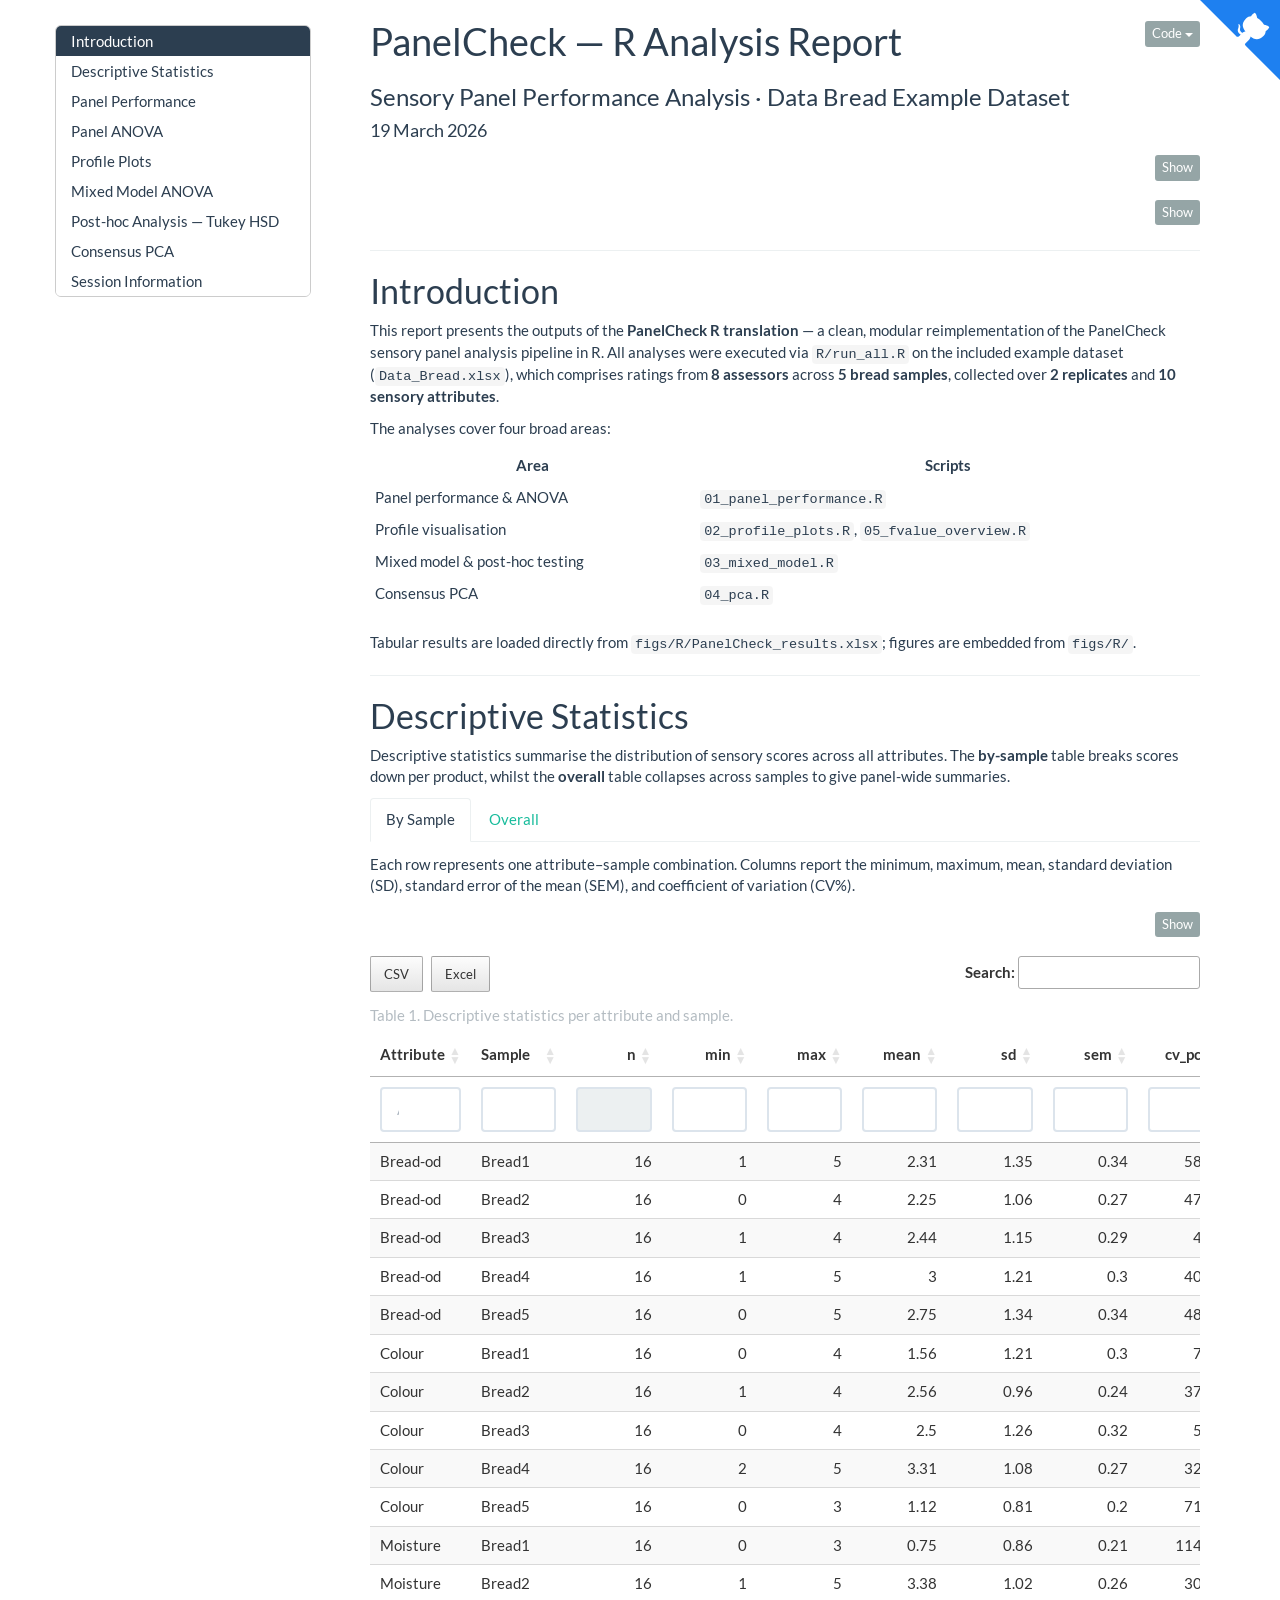
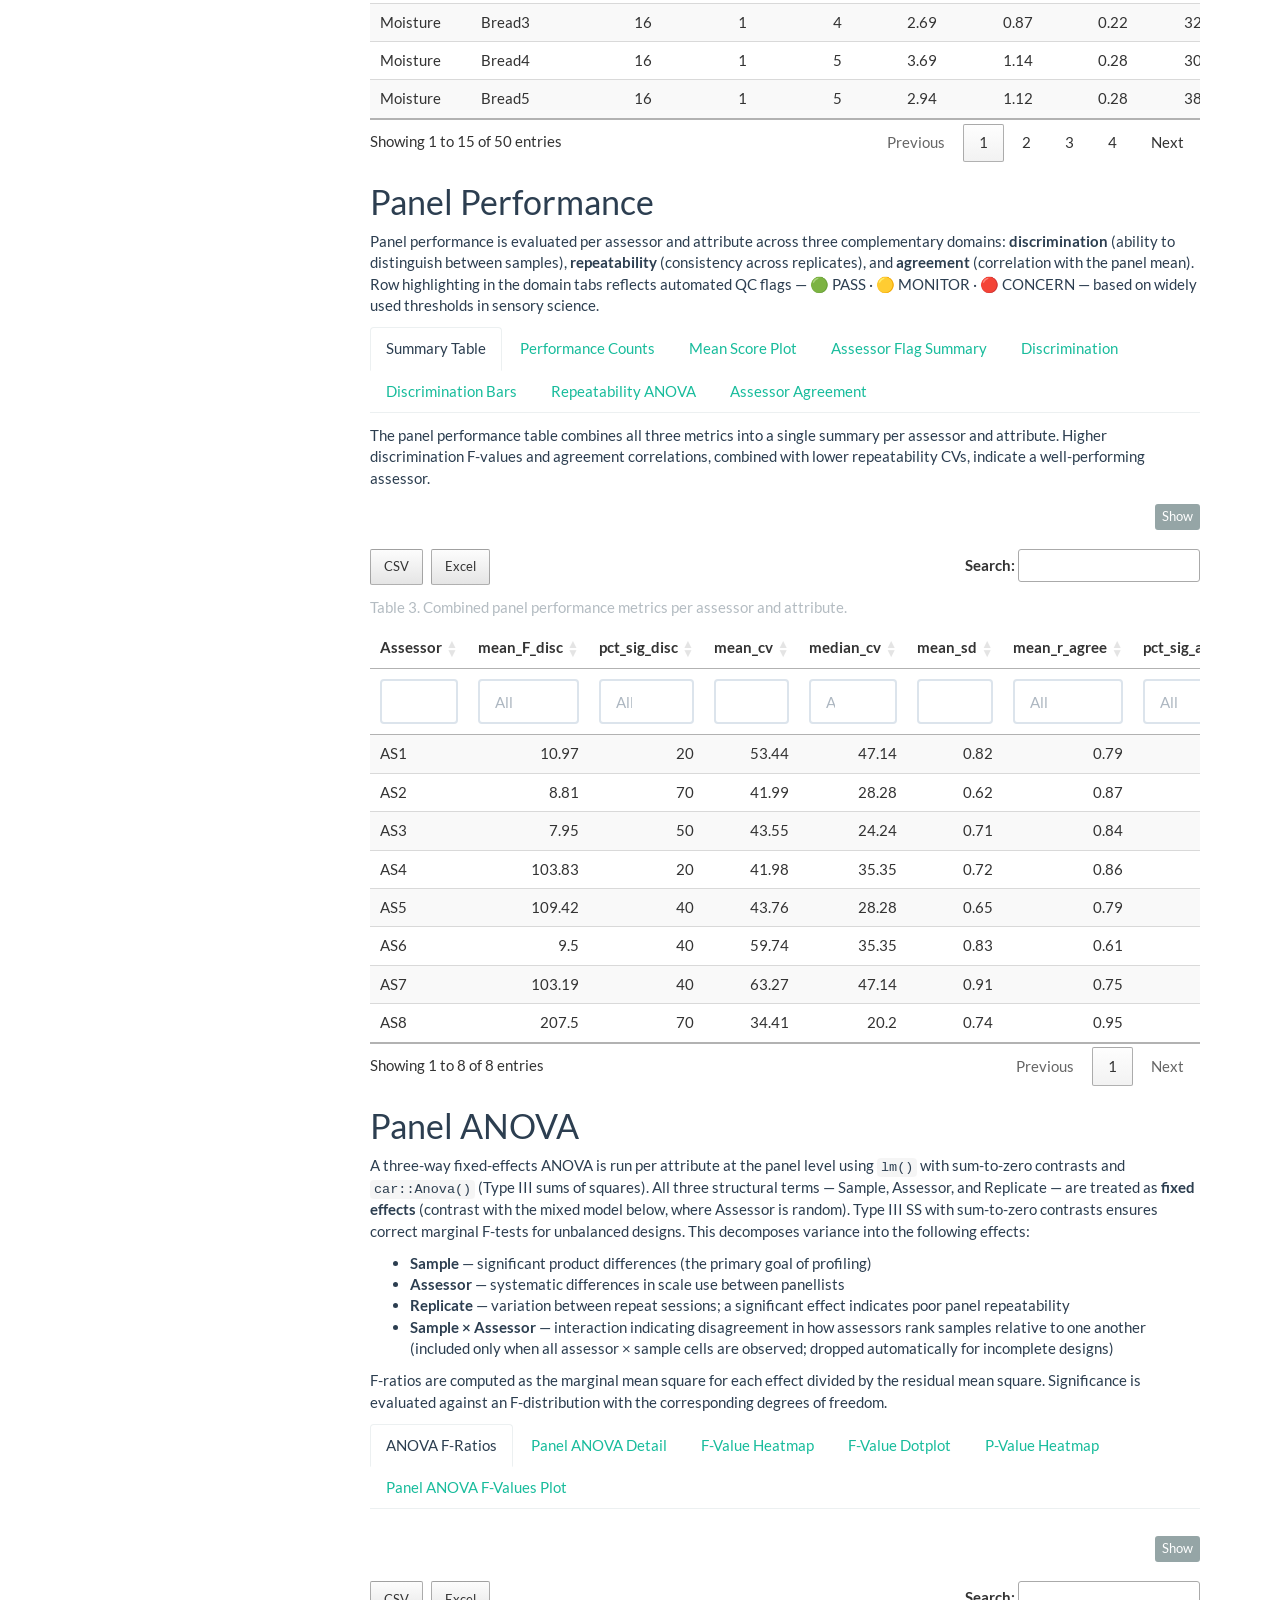
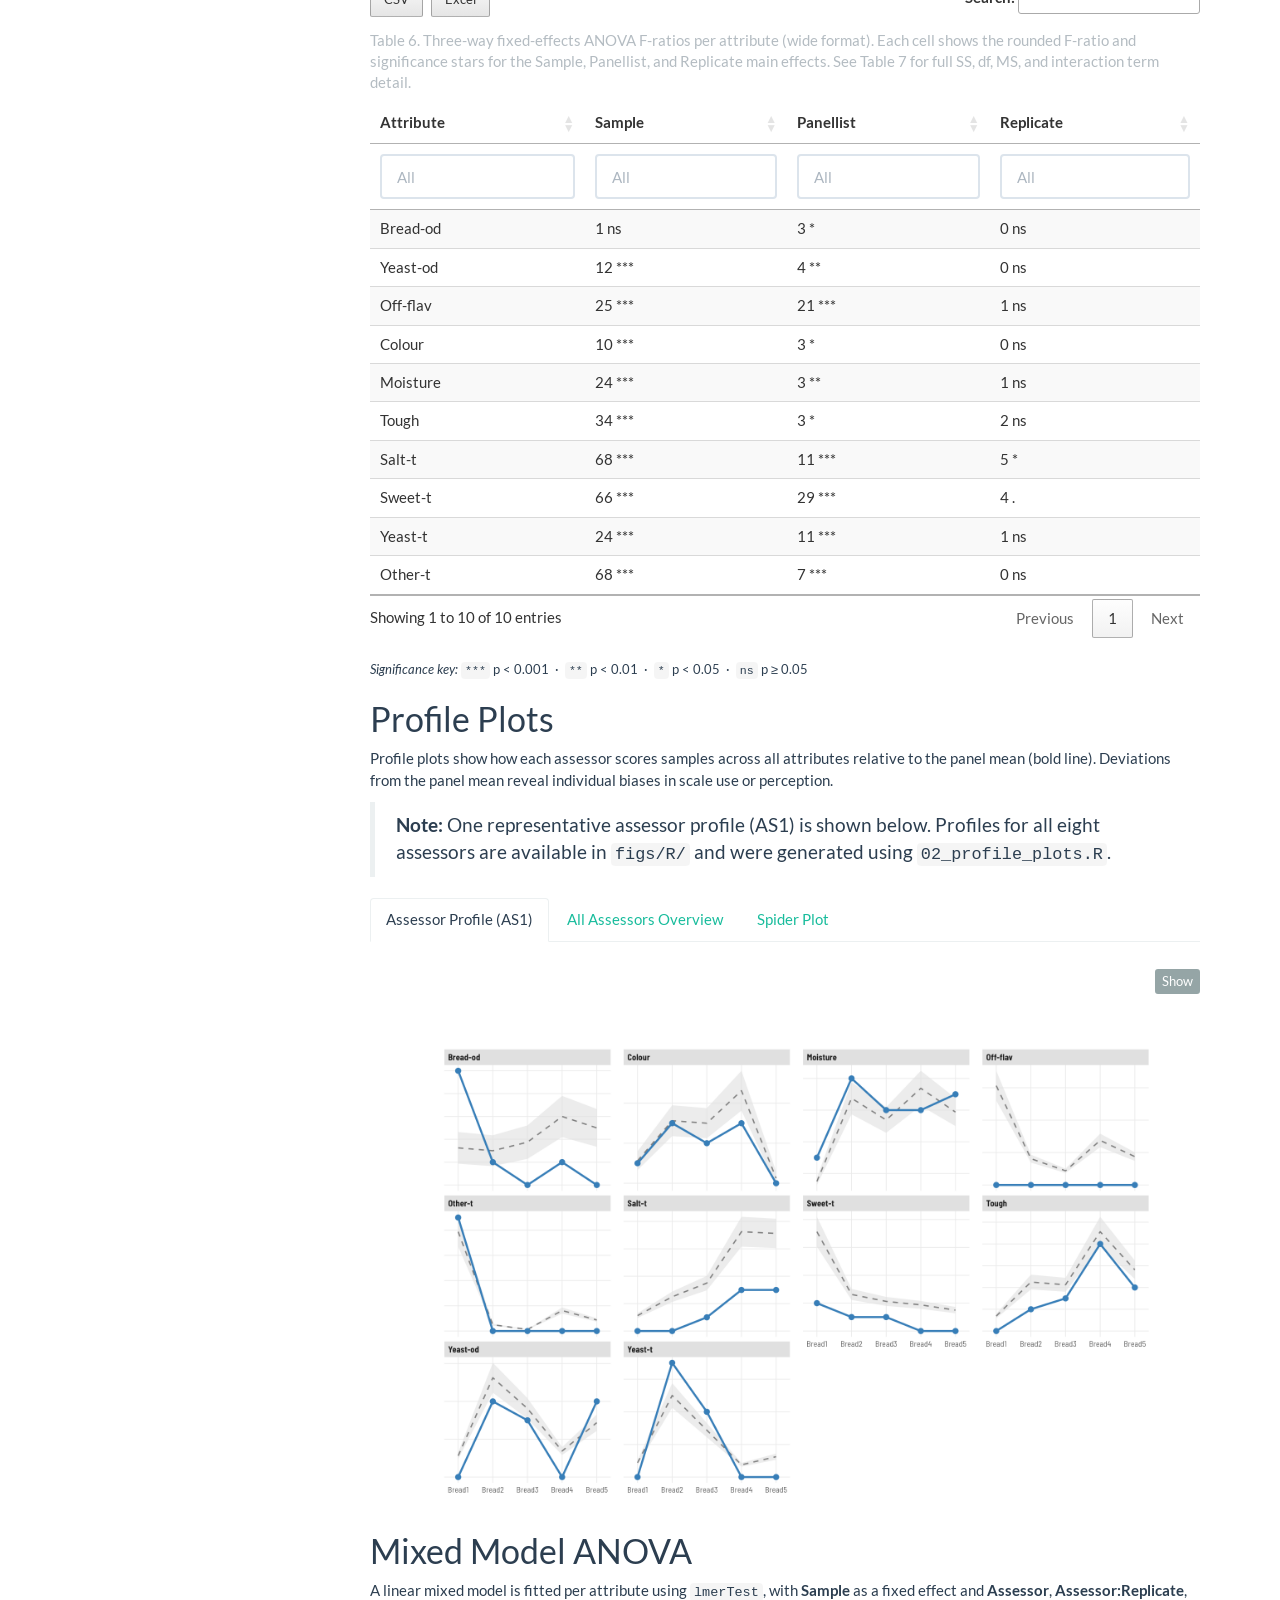
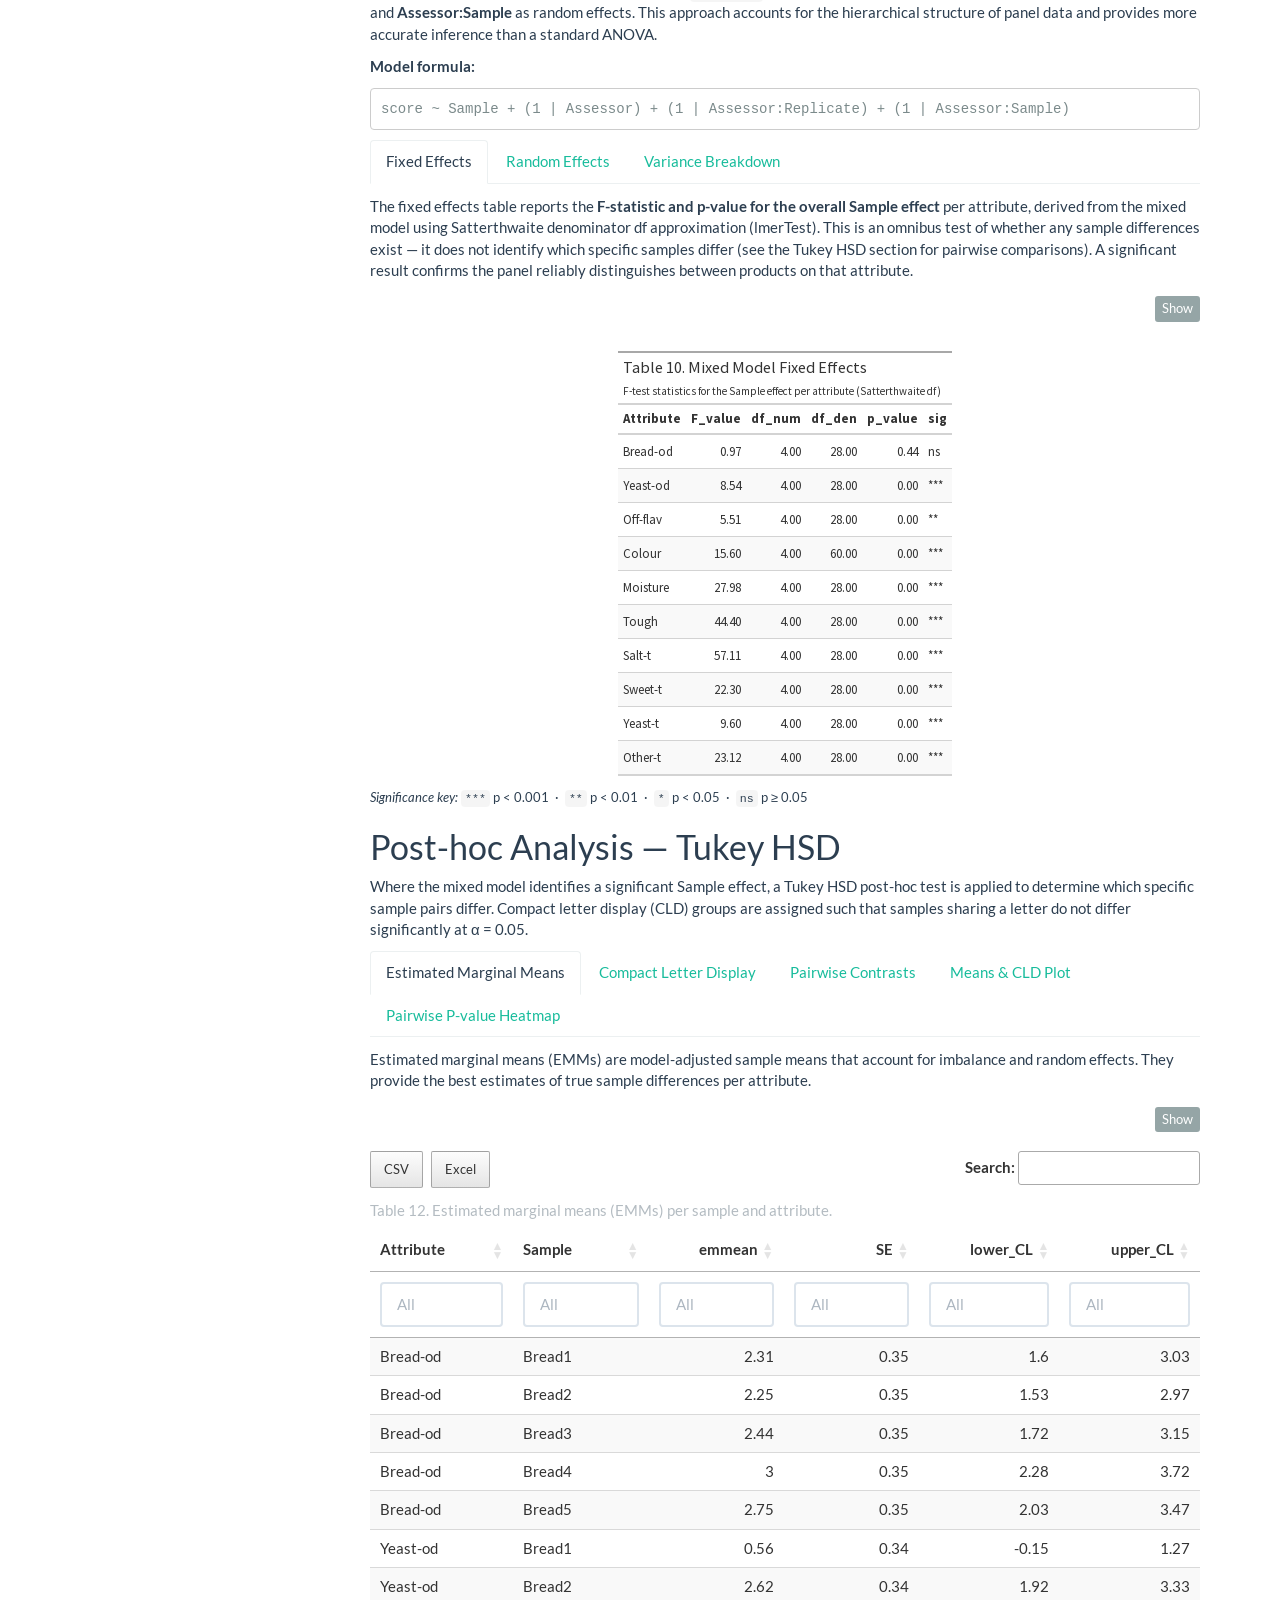
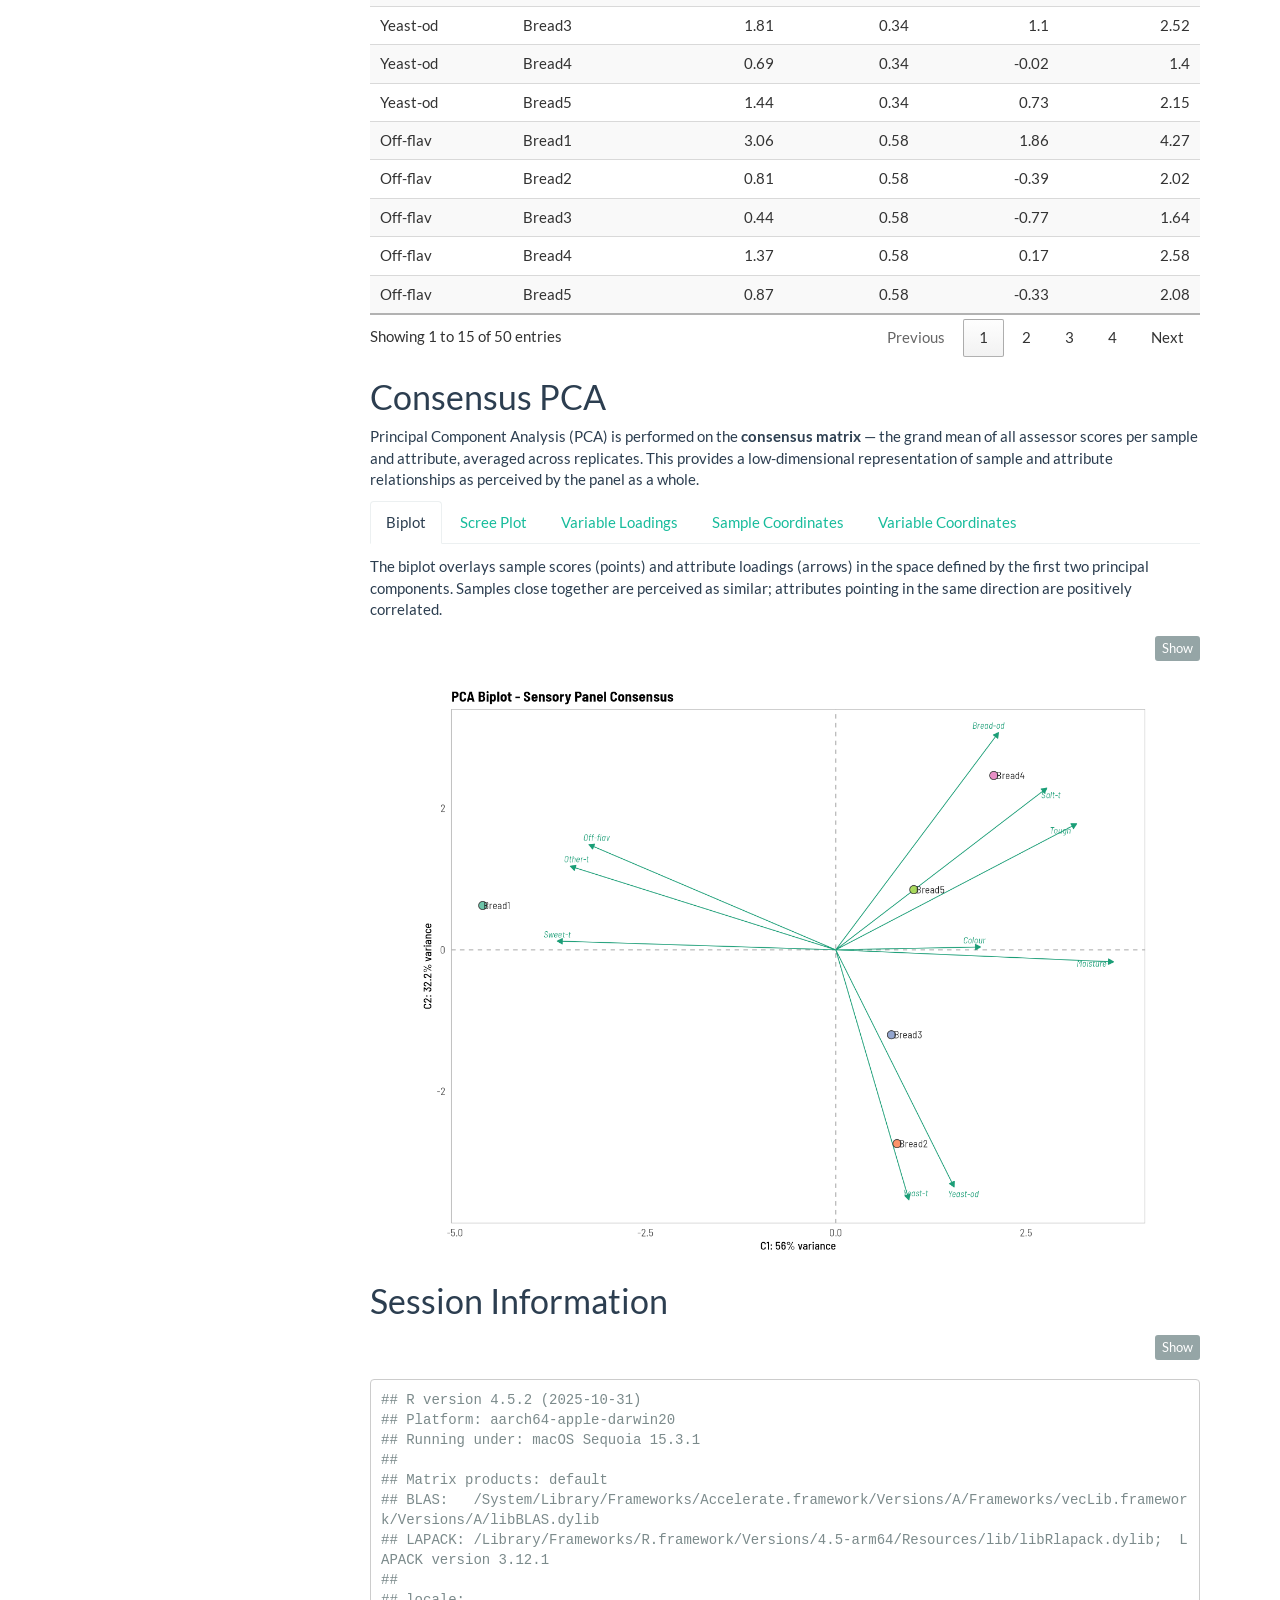
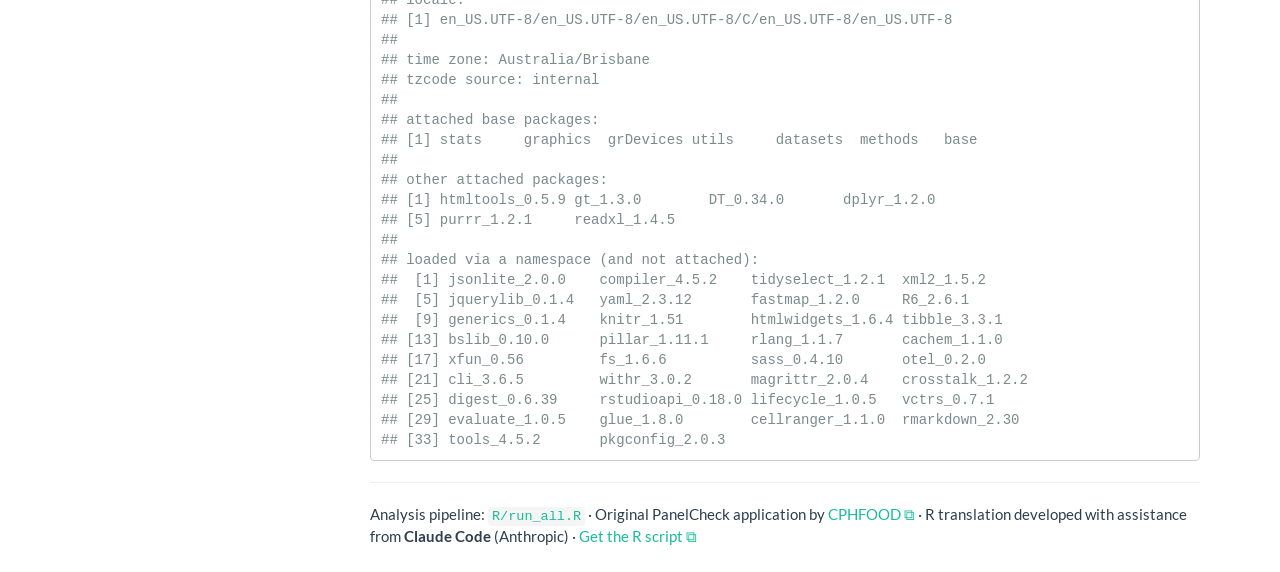
